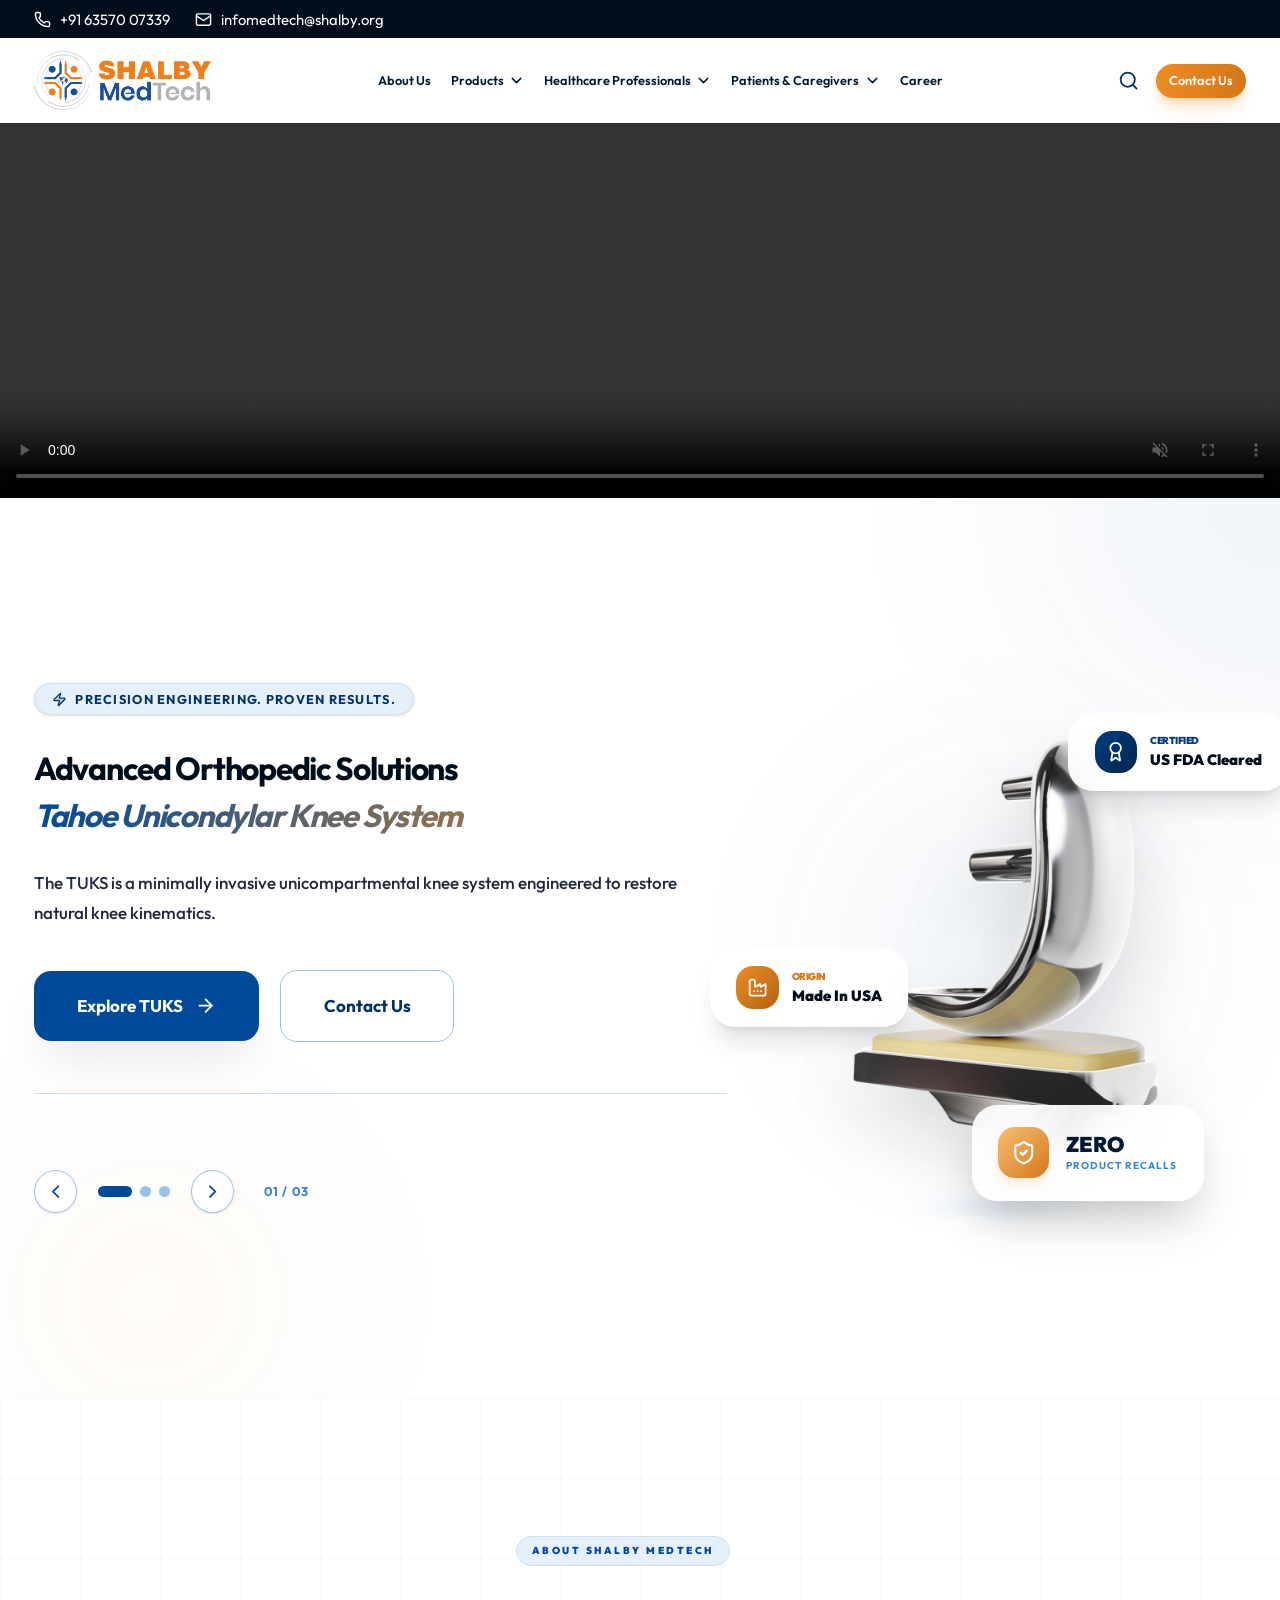
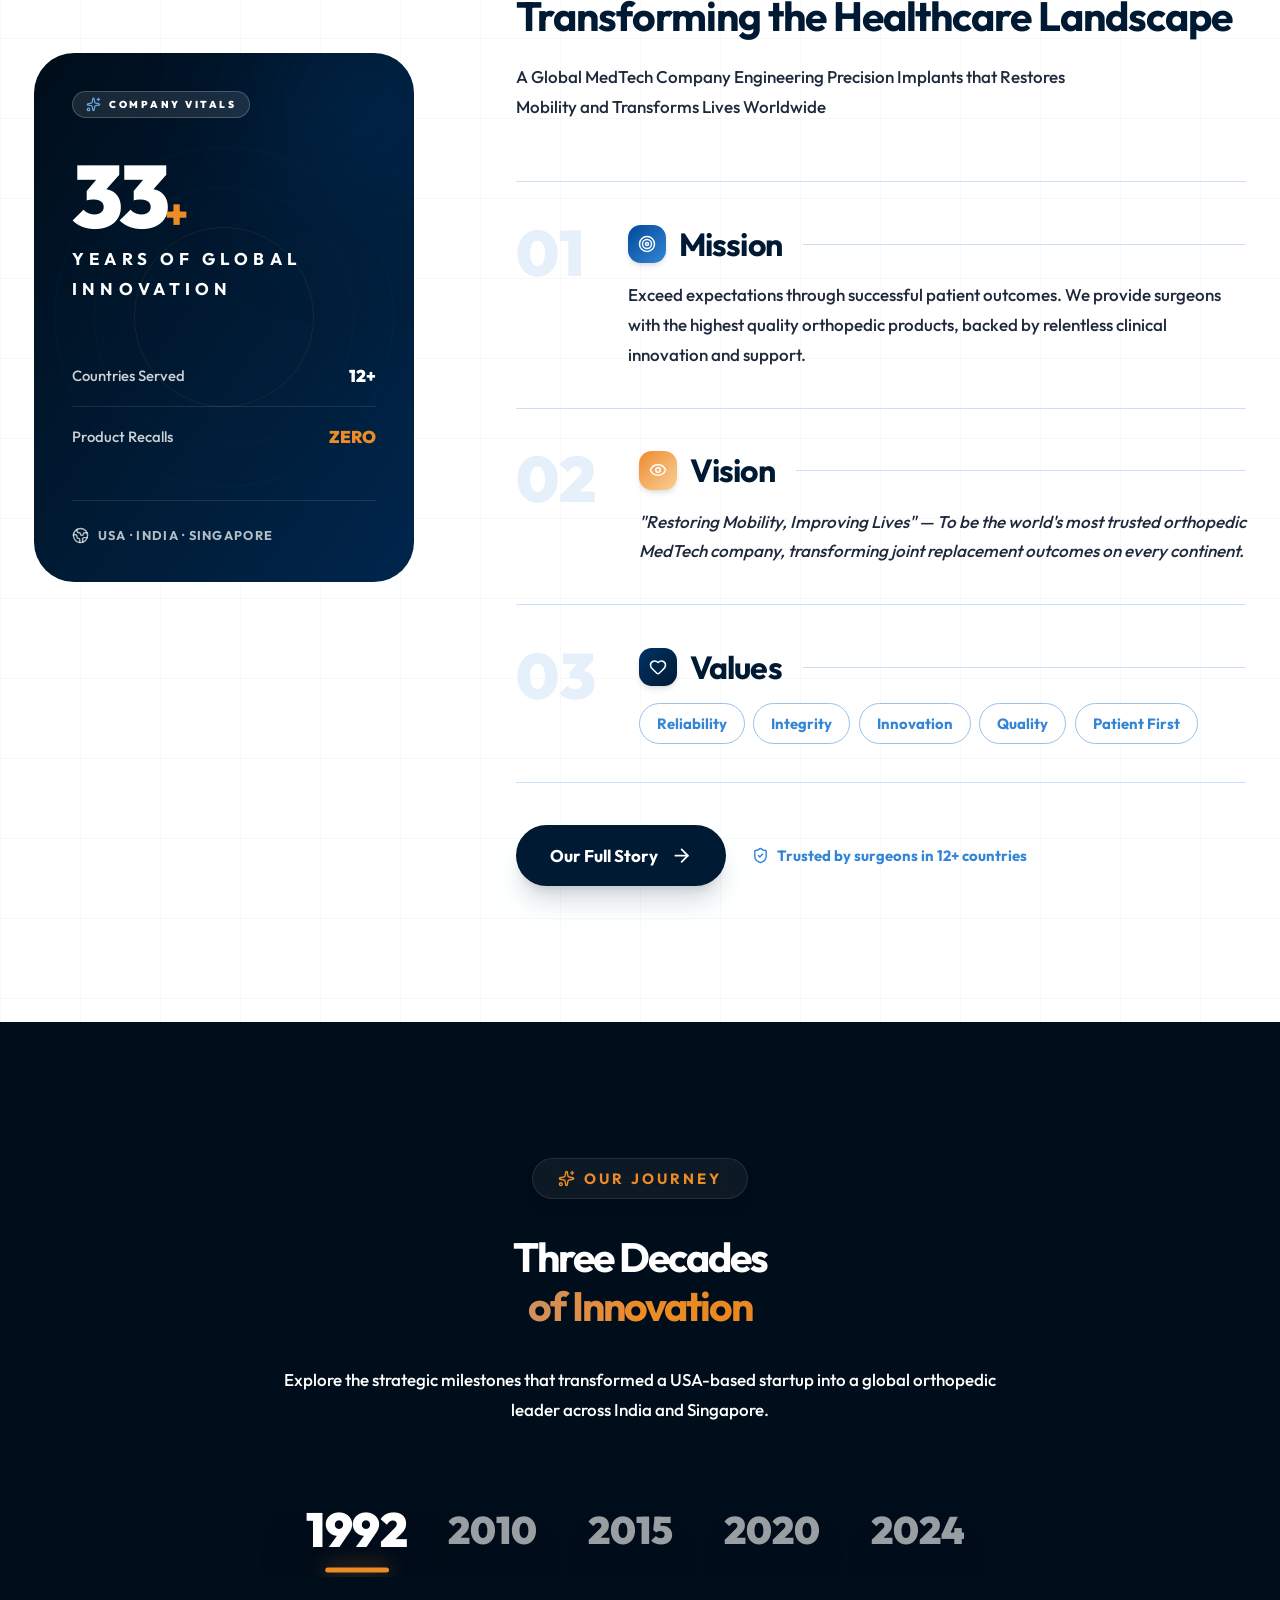
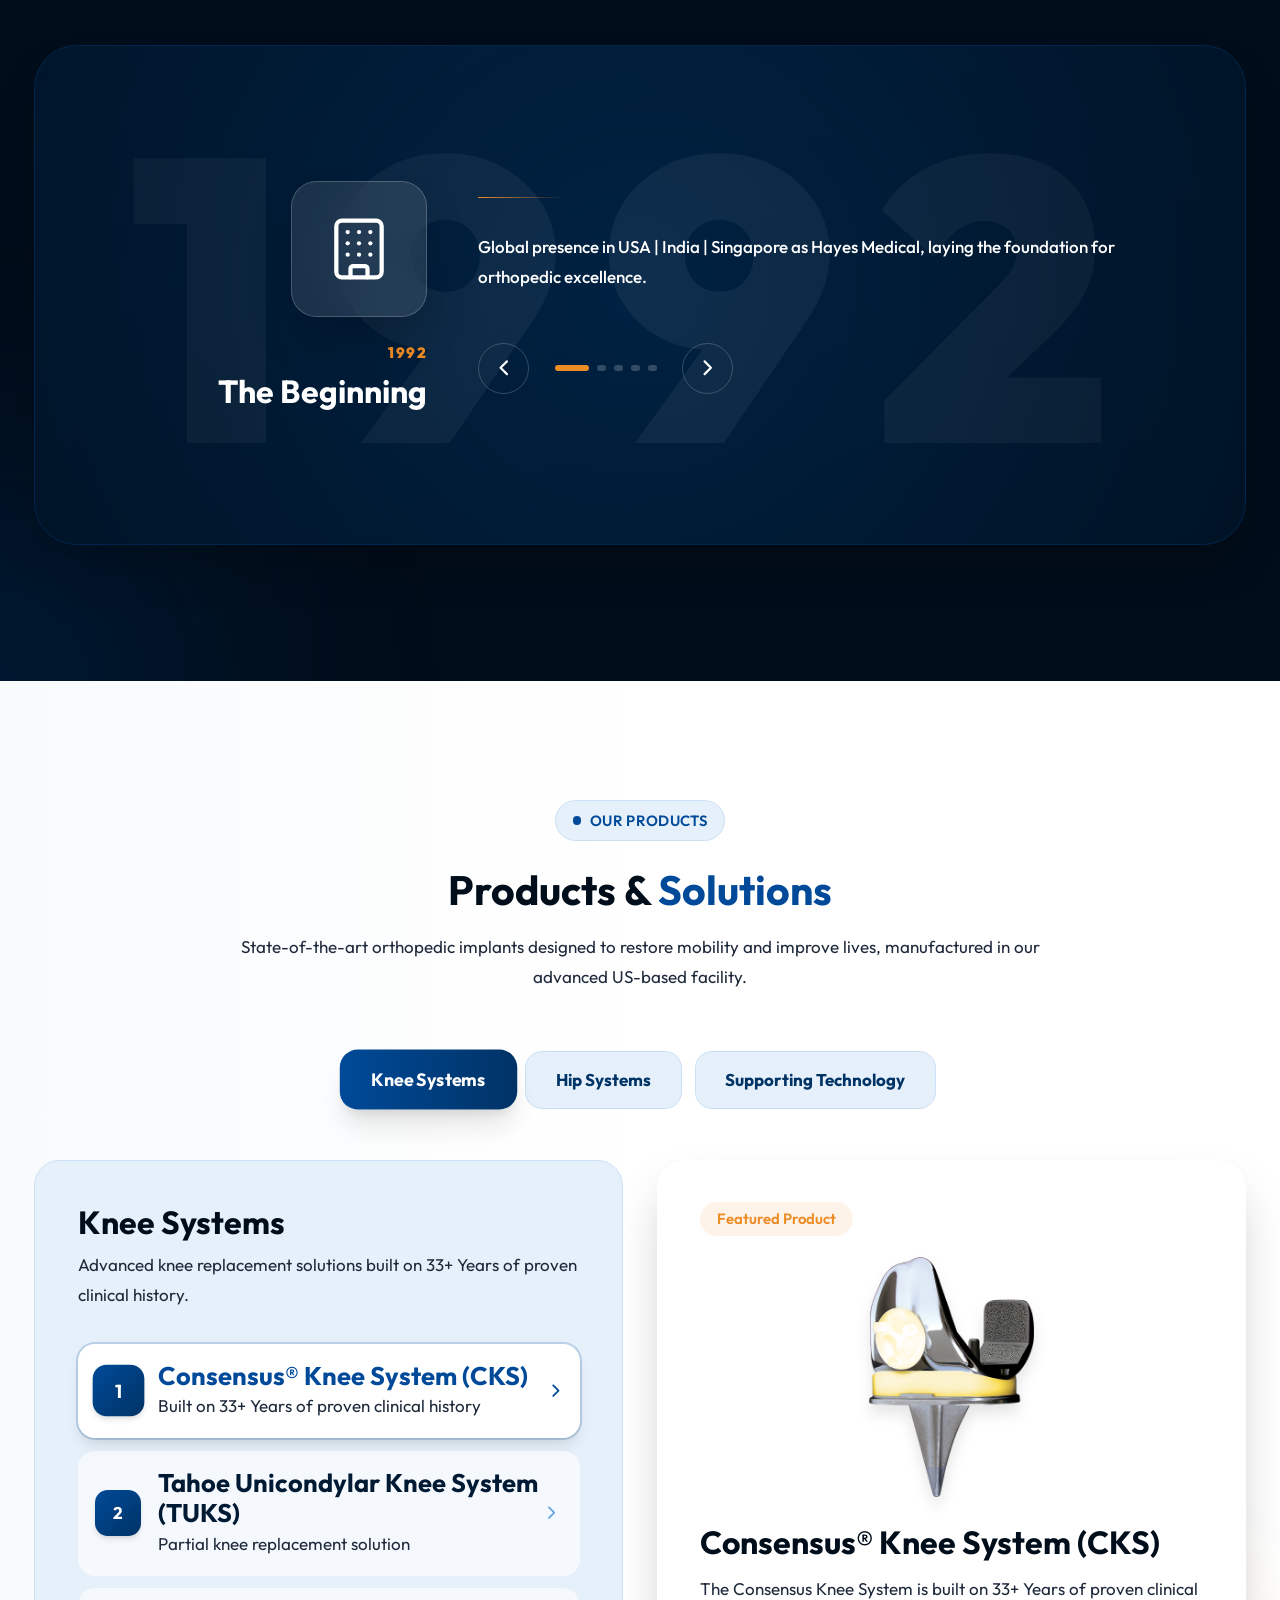
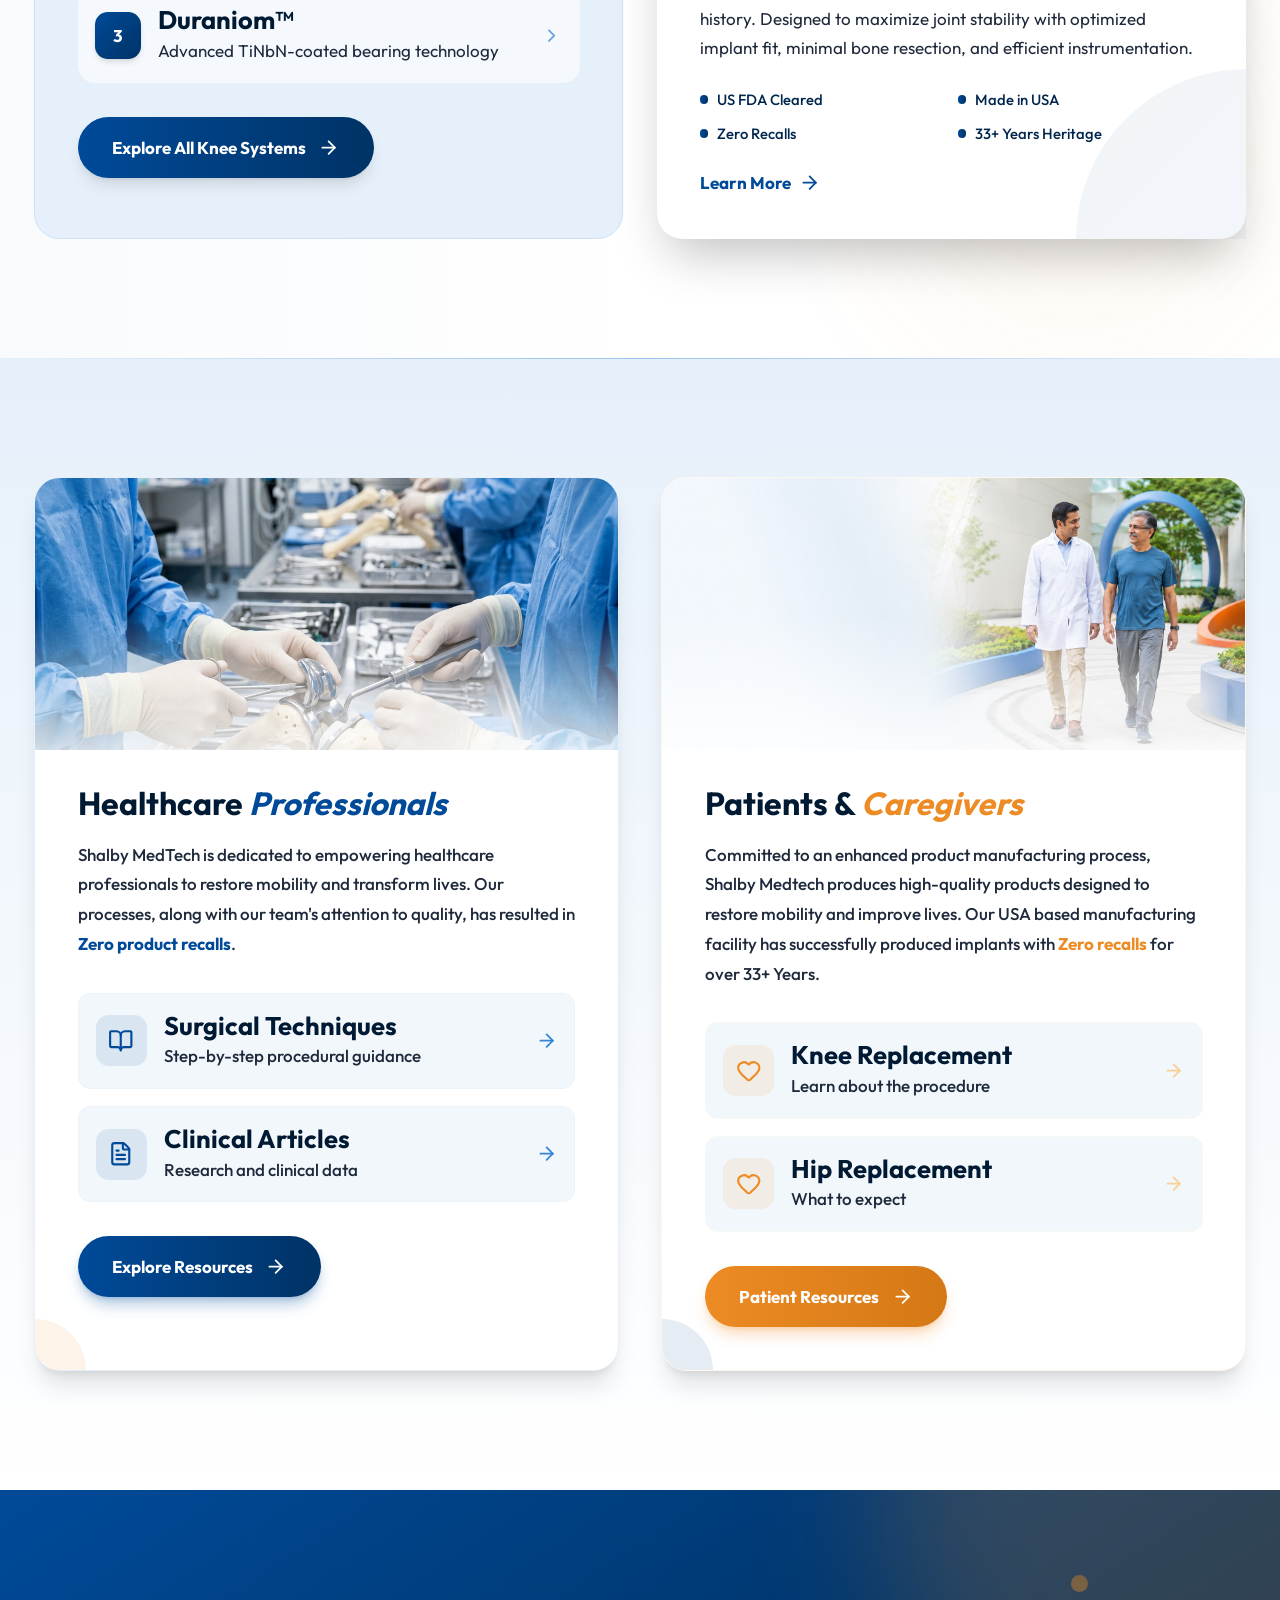
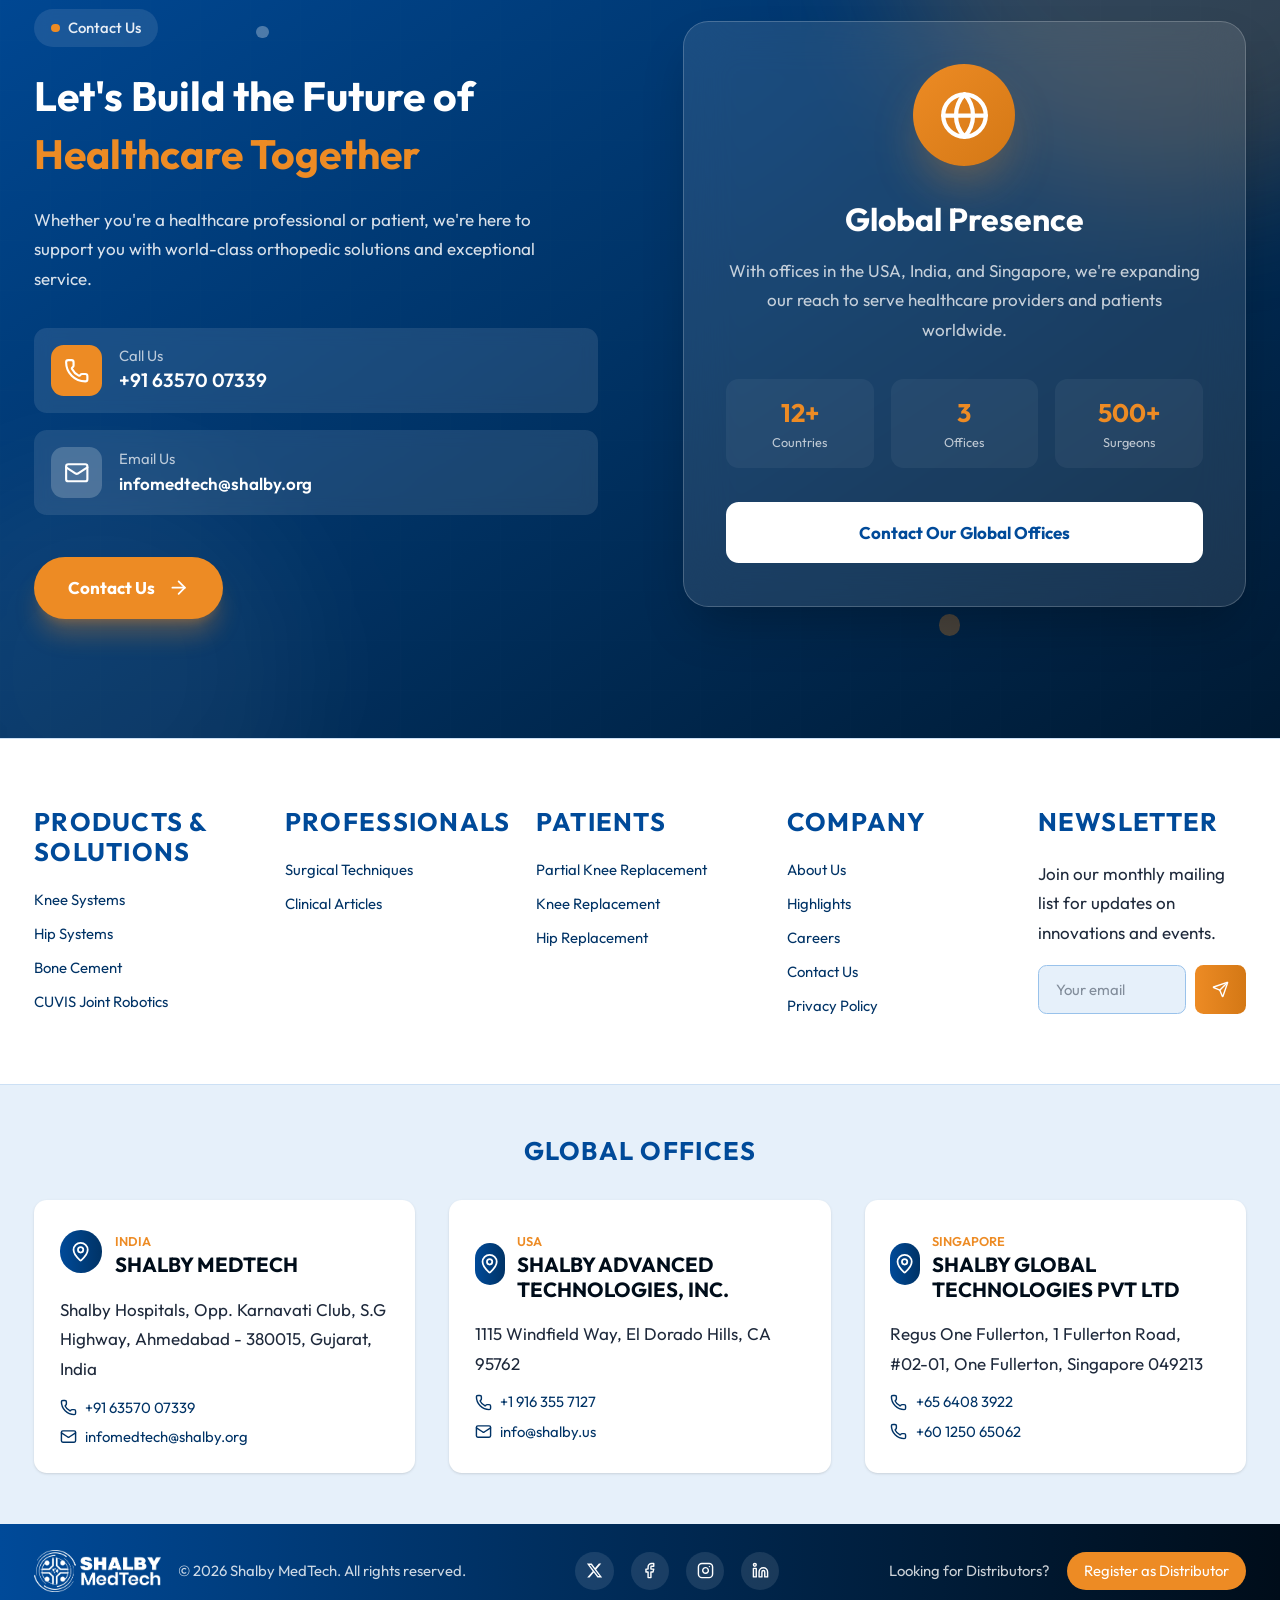
==== index.html @ 98c43df4 "changes audit/fix" ====
<!doctype html>
<html lang="en">

<head>
  <meta charset="UTF-8" />
  <link rel="icon" type="image/png" sizes="32x32" href="./favicon-32x32.png" />
  <link rel="icon" type="image/png" sizes="16x16" href="./favicon-16x16.png" />
  <link rel="icon" type="image/png" href="./favicon.png" />
  <link rel="shortcut icon" href="./favicon.ico" />
  <link rel="apple-touch-icon" sizes="180x180" href="./apple-touch-icon.png" />
  <meta name="viewport" content="width=device-width, initial-scale=1.0" />

  <!-- Primary Meta Tags -->
  <title>Shalby MedTech - Orthopedic MedTech Leader | Restoring Mobility Improving Lives</title>
  <meta name="title" content="Shalby MedTech - Orthopedic MedTech Leader | Restoring Mobility Improving Lives" />
  <meta name="description"
    content="SHALBY MedTech is a Global MedTech company dedicated to transforming the healthcare landscape. We design and manufacture state-of-the-art orthopedic implants in our advanced facility based in California, USA." />
  <meta name="keywords"
    content="orthopedic implants, knee replacement, hip replacement, MedTech, Shalby, joint replacement, medical devices, California, FDA approved, bone cement, CUVIS robotics" />
  <meta name="robots" content="index, follow" />
  <meta name="language" content="English" />
  <meta name="author" content="Shalby MedTech" />

  <!-- Open Graph / Facebook -->
  <meta property="og:type" content="website" />
  <meta property="og:url" content="https://shalbymedtech.com/" />
  <meta property="og:title" content="Shalby MedTech - Orthopedic MedTech Leader" />
  <meta property="og:description"
    content="SHALBY MedTech is a Global MedTech company dedicated to transforming the healthcare landscape. We design and manufacture state-of-the-art orthopedic implants in our advanced facility based in California, USA." />
  <meta property="og:image" content="./logo.png" />
  <meta property="og:site_name" content="Shalby MedTech" />

  <!-- Twitter -->
  <meta property="twitter:card" content="summary_large_image" />
  <meta property="twitter:url" content="https://shalbymedtech.com/" />
  <meta property="twitter:title" content="Shalby MedTech - Orthopedic MedTech Leader" />
  <meta property="twitter:description"
    content="SHALBY MedTech is a Global MedTech company dedicated to transforming the healthcare landscape. We design and manufacture state-of-the-art orthopedic implants." />
  <meta property="twitter:image" content="/logo.png" />

  <!-- Canonical URL -->
  <link rel="canonical" href="https://shalbymedtech.com/" />

  <!-- Schema.org structured data for MedicalOrganization -->
  <script type="application/ld+json">
    {
      "@context": "https://schema.org",
      "@type": "MedicalOrganization",
      "name": "Shalby MedTech",
      "alternateName": "SHALBY MedTech",
      "url": "https://shalbymedtech.com",
      "logo": "https://shalbymedtech.com/logo.png",
      "description": "SHALBY MedTech is a Global MedTech company dedicated to transforming the healthcare landscape through state-of-the-art orthopedic implants.",
      "slogan": "Restoring Mobility Improving Lives",
      "foundingDate": "2020-04-03",
      "address": [
        {
          "@type": "PostalAddress",
          "addressLocality": "El Dorado Hills",
          "addressRegion": "CA",
          "postalCode": "95762",
          "addressCountry": "US",
          "streetAddress": "11115 Winefeld Way"
        },
        {
          "@type": "PostalAddress",
          "addressLocality": "Ahmedabad",
          "addressRegion": "Gujarat",
          "postalCode": "380015",
          "addressCountry": "IN"
        }
      ],
      "contactPoint": [
        {
          "@type": "ContactPoint",
          "telephone": "+91-63570-07339",
          "contactType": "customer service",
          "areaServed": "IN",
          "availableLanguage": "English"
        },
        {
          "@type": "ContactPoint",
          "telephone": "+1-916-355-7127",
          "contactType": "customer service",
          "areaServed": "US",
          "availableLanguage": "English"
        }
      ],
      "sameAs": [
        "https://www.linkedin.com/company/shalbymedtech",
        "https://twitter.com/shalbymedtech",
        "https://www.facebook.com/shalbymedtech"
      ],
      "offers": {
        "@type": "Offer",
        "itemOffered": [
          {
            "@type": "Product",
            "name": "Knee Replacement Systems",
            "description": "FDA approved knee replacement implants including CKS and TUKS systems"
          },
          {
            "@type": "Product",
            "name": "Hip Replacement Systems",
            "description": "Comprehensive hip replacement solutions including Taperset and CS2 systems"
          }
        ]
      }
    }
    </script>

  <!-- Preconnect to Google Fonts -->
  <link rel="preconnect" href="https://fonts.googleapis.com">
  <link rel="preconnect" href="https://fonts.gstatic.com" crossorigin>
  <link href="https://fonts.googleapis.com/css2?family=Outfit:wght@300;400;500;600;700&text=0123456789&display=swap" rel="stylesheet">
  <link href="https://fonts.googleapis.com/css2?family=Catamaran:wght@100;200;300;400;500;600;700;800;900&display=swap"
    rel="stylesheet">

  <!-- Theme Color -->
  <meta name="theme-color" content="#004A99" />
  <meta name="msapplication-TileColor" content="#004A99" />

  <!-- GitHub Pages SPA redirect handler -->
  <script type="text/javascript">
    (function(l) {
      if (l.search[1] === '/' ) {
        var decoded = l.search.slice(1).split('&').map(function(s) {
          return s.replace(/~and~/g, '&')
        }).join('?');
        window.history.replaceState(null, null,
            l.pathname.slice(0, -1) + decoded + l.hash
        );
      }
    }(window.location))
  </script>
  <script type="module" crossorigin src="./assets/index-DU6nWk9m.js"></script>
  <link rel="stylesheet" crossorigin href="./assets/index--4UapTfQ.css">
</head>

<body>
  <div id="root"></div>
</body>

</html>
---- assets/index--4UapTfQ.css ----
@layer properties{@supports (((-webkit-hyphens:none)) and (not (margin-trim:inline))) or ((-moz-orient:inline) and (not (color:rgb(from red r g b)))){*,:before,:after,::backdrop{--tw-translate-x:0;--tw-translate-y:0;--tw-translate-z:0;--tw-scale-x:1;--tw-scale-y:1;--tw-scale-z:1;--tw-rotate-x:initial;--tw-rotate-y:initial;--tw-rotate-z:initial;--tw-skew-x:initial;--tw-skew-y:initial;--tw-scroll-snap-strictness:proximity;--tw-space-y-reverse:0;--tw-space-x-reverse:0;--tw-divide-y-reverse:0;--tw-border-style:solid;--tw-gradient-position:initial;--tw-gradient-from:#0000;--tw-gradient-via:#0000;--tw-gradient-to:#0000;--tw-gradient-stops:initial;--tw-gradient-via-stops:initial;--tw-gradient-from-position:0%;--tw-gradient-via-position:50%;--tw-gradient-to-position:100%;--tw-leading:initial;--tw-font-weight:initial;--tw-tracking:initial;--tw-ordinal:initial;--tw-slashed-zero:initial;--tw-numeric-figure:initial;--tw-numeric-spacing:initial;--tw-numeric-fraction:initial;--tw-shadow:0 0 #0000;--tw-shadow-color:initial;--tw-shadow-alpha:100%;--tw-inset-shadow:0 0 #0000;--tw-inset-shadow-color:initial;--tw-inset-shadow-alpha:100%;--tw-ring-color:initial;--tw-ring-shadow:0 0 #0000;--tw-inset-ring-color:initial;--tw-inset-ring-shadow:0 0 #0000;--tw-ring-inset:initial;--tw-ring-offset-width:0px;--tw-ring-offset-color:#fff;--tw-ring-offset-shadow:0 0 #0000;--tw-outline-style:solid;--tw-blur:initial;--tw-brightness:initial;--tw-contrast:initial;--tw-grayscale:initial;--tw-hue-rotate:initial;--tw-invert:initial;--tw-opacity:initial;--tw-saturate:initial;--tw-sepia:initial;--tw-drop-shadow:initial;--tw-drop-shadow-color:initial;--tw-drop-shadow-alpha:100%;--tw-drop-shadow-size:initial;--tw-backdrop-blur:initial;--tw-backdrop-brightness:initial;--tw-backdrop-contrast:initial;--tw-backdrop-grayscale:initial;--tw-backdrop-hue-rotate:initial;--tw-backdrop-invert:initial;--tw-backdrop-opacity:initial;--tw-backdrop-saturate:initial;--tw-backdrop-sepia:initial;--tw-duration:initial;--tw-ease:initial}}}@layer theme{:root,:host{--font-sans:"Outfit","Catamaran",sans-serif;--font-serif:ui-serif,Georgia,Cambria,"Times New Roman",Times,serif;--font-mono:ui-monospace,SFMono-Regular,Menlo,Monaco,Consolas,"Liberation Mono","Courier New",monospace;--color-red-500:oklch(63.7% .237 25.331);--color-orange-500:oklch(70.5% .213 47.604);--color-slate-100:oklch(96.8% .007 247.896);--color-slate-200:oklch(92.9% .013 255.508);--color-slate-600:oklch(44.6% .043 257.281);--color-slate-700:oklch(37.2% .044 257.287);--color-slate-800:oklch(27.9% .041 260.031);--color-slate-900:oklch(20.8% .042 265.755);--color-slate-950:oklch(12.9% .042 264.695);--color-gray-50:#f8fafc;--color-gray-100:#f1f5f9;--color-gray-600:#475569;--color-gray-700:#334155;--color-gray-800:#1e293b;--color-black:#000;--color-white:#fff;--spacing:.25rem;--container-sm:24rem;--container-md:28rem;--container-lg:32rem;--container-xl:36rem;--container-2xl:42rem;--container-3xl:48rem;--container-4xl:56rem;--container-5xl:64rem;--container-7xl:80rem;--text-xs:.75rem;--text-xs--line-height:calc(1/.75);--text-sm:.875rem;--text-sm--line-height:calc(1.25/.875);--text-base:1rem;--text-base--line-height: 1.5 ;--text-lg:1.125rem;--text-lg--line-height:calc(1.75/1.125);--text-xl:1.25rem;--text-xl--line-height:calc(1.75/1.25);--text-2xl:1.5rem;--text-2xl--line-height:calc(2/1.5);--text-3xl:1.875rem;--text-3xl--line-height: 1.2 ;--text-4xl:2.25rem;--text-4xl--line-height:calc(2.5/2.25);--text-5xl:3rem;--text-5xl--line-height:1;--text-6xl:3.75rem;--text-6xl--line-height:1;--text-7xl:4.5rem;--text-7xl--line-height:1;--font-weight-light:300;--font-weight-medium:500;--font-weight-semibold:600;--font-weight-bold:700;--font-weight-extrabold:800;--font-weight-black:900;--tracking-tighter:-.05em;--tracking-tight:-.025em;--tracking-wide:.025em;--tracking-wider:.05em;--tracking-widest:.1em;--leading-tight:1.25;--leading-snug:1.375;--leading-relaxed:1.625;--radius-sm:.25rem;--radius-md:.375rem;--radius-lg:.5rem;--radius-xl:.75rem;--radius-2xl:1rem;--radius-3xl:1.5rem;--shadow-md:0 4px 6px -1px #0000001a,0 2px 4px -2px #0000001a;--shadow-lg:0 10px 15px -3px #0000001a,0 4px 6px -4px #0000001a;--shadow-xl:0 20px 25px -5px #0000001a,0 8px 10px -6px #0000001a;--drop-shadow-xs:0 1px 1px #0000000d;--drop-shadow-sm:0 1px 2px #00000026;--drop-shadow-md:0 3px 3px #0000001f;--drop-shadow-lg:0 4px 4px #00000026;--drop-shadow-xl:0 9px 7px #0000001a;--drop-shadow-2xl:0 25px 25px #00000026;--ease-out:cubic-bezier(0,0,.2,1);--ease-in-out:cubic-bezier(.4,0,.2,1);--animate-spin:spin 1s linear infinite;--animate-ping:ping 1s cubic-bezier(0,0,.2,1)infinite;--animate-pulse:pulse 2s cubic-bezier(.4,0,.6,1)infinite;--animate-bounce:bounce 1s infinite;--blur-sm:8px;--blur-md:12px;--blur-lg:16px;--blur-xl:24px;--blur-2xl:40px;--blur-3xl:64px;--aspect-video:16/9;--default-transition-duration:.15s;--default-transition-timing-function:cubic-bezier(.4,0,.2,1);--default-font-family:var(--font-sans);--default-mono-font-family:var(--font-mono);--color-primary:#004a99;--color-primary-light:#06c;--color-primary-50:#e6f0fa;--color-primary-100:#cce0f5;--color-primary-200:#99c2eb;--color-primary-300:#66a3e0;--color-primary-400:#3385d6;--color-primary-500:#004a99;--color-primary-600:#003d80;--color-primary-700:#036;--color-primary-800:#00264d;--color-primary-900:#001a33;--color-primary-950:#000d1a;--color-accent:#ed8b24;--color-accent-light:#f5a54a;--color-accent-50:#fef7ed;--color-accent-100:#fdefdb;--color-accent-200:#fbdfb7;--color-accent-300:#f9cf93;--color-accent-400:#f7bf6f;--color-accent-500:#ed8b24;--color-accent-600:#d47815;--color-accent-700:#b36512;--color-accent-800:#92520f;--color-accent-950:#4b2a08}}@layer base{*,:after,:before,::backdrop{box-sizing:border-box;border:0 solid;margin:0;padding:0}::file-selector-button{box-sizing:border-box;border:0 solid;margin:0;padding:0}html,:host{-webkit-text-size-adjust:100%;tab-size:4;line-height:1.5;font-family:var(--default-font-family,ui-sans-serif,system-ui,sans-serif,"Apple Color Emoji","Segoe UI Emoji","Segoe UI Symbol","Noto Color Emoji");font-feature-settings:var(--default-font-feature-settings,normal);font-variation-settings:var(--default-font-variation-settings,normal);-webkit-tap-highlight-color:transparent}hr{height:0;color:inherit;border-top-width:1px}abbr:where([title]){-webkit-text-decoration:underline dotted;text-decoration:underline dotted}h1,h2,h3,h4,h5,h6{font-size:inherit;font-weight:inherit}a{color:inherit;-webkit-text-decoration:inherit;text-decoration:inherit}b,strong{font-weight:bolder}code,kbd,samp,pre{font-family:var(--default-mono-font-family,ui-monospace,SFMono-Regular,Menlo,Monaco,Consolas,"Liberation Mono","Courier New",monospace);font-feature-settings:var(--default-mono-font-feature-settings,normal);font-variation-settings:var(--default-mono-font-variation-settings,normal);font-size:1em}small{font-size:80%}sub,sup{vertical-align:baseline;font-size:75%;line-height:0;position:relative}sub{bottom:-.25em}sup{top:-.5em}table{text-indent:0;border-color:inherit;border-collapse:collapse}:-moz-focusring{outline:auto}progress{vertical-align:baseline}summary{display:list-item}ol,ul,menu{list-style:none}img,svg,video,canvas,audio,iframe,embed,object{vertical-align:middle;display:block}img,video{max-width:100%;height:auto}button,input,select,optgroup,textarea{font:inherit;font-feature-settings:inherit;font-variation-settings:inherit;letter-spacing:inherit;color:inherit;opacity:1;background-color:#0000;border-radius:0}::file-selector-button{font:inherit;font-feature-settings:inherit;font-variation-settings:inherit;letter-spacing:inherit;color:inherit;opacity:1;background-color:#0000;border-radius:0}:where(select:is([multiple],[size])) optgroup{font-weight:bolder}:where(select:is([multiple],[size])) optgroup option{padding-inline-start:20px}::file-selector-button{margin-inline-end:4px}::placeholder{opacity:1}@supports (not ((-webkit-appearance:-apple-pay-button))) or (contain-intrinsic-size:1px){::placeholder{color:currentColor}@supports (color:color-mix(in lab,red,red)){::placeholder{color:color-mix(in oklab,currentcolor 50%,transparent)}}}textarea{resize:vertical}::-webkit-search-decoration{-webkit-appearance:none}::-webkit-date-and-time-value{min-height:1lh;text-align:inherit}::-webkit-datetime-edit{display:inline-flex}::-webkit-datetime-edit-fields-wrapper{padding:0}::-webkit-datetime-edit{padding-block:0}::-webkit-datetime-edit-year-field{padding-block:0}::-webkit-datetime-edit-month-field{padding-block:0}::-webkit-datetime-edit-day-field{padding-block:0}::-webkit-datetime-edit-hour-field{padding-block:0}::-webkit-datetime-edit-minute-field{padding-block:0}::-webkit-datetime-edit-second-field{padding-block:0}::-webkit-datetime-edit-millisecond-field{padding-block:0}::-webkit-datetime-edit-meridiem-field{padding-block:0}::-webkit-calendar-picker-indicator{line-height:1}:-moz-ui-invalid{box-shadow:none}button,input:where([type=button],[type=reset],[type=submit]){appearance:button}::file-selector-button{appearance:button}::-webkit-inner-spin-button{height:auto}::-webkit-outer-spin-button{height:auto}[hidden]:where(:not([hidden=until-found])){display:none!important}}@layer components;@layer utilities{.pointer-events-auto{pointer-events:auto}.pointer-events-none{pointer-events:none}.collapse{visibility:collapse}.invisible{visibility:hidden}.visible{visibility:visible}.absolute{position:absolute}.fixed{position:fixed}.relative{position:relative}.static{position:static}.sticky{position:sticky}.-inset-2{inset:calc(var(--spacing)*-2)}.-inset-4{inset:calc(var(--spacing)*-4)}.inset-0{inset:calc(var(--spacing)*0)}.inset-10{inset:calc(var(--spacing)*10)}.inset-x-0{inset-inline:calc(var(--spacing)*0)}.inset-y-0{inset-block:calc(var(--spacing)*0)}.-top-4{top:calc(var(--spacing)*-4)}.-top-6{top:calc(var(--spacing)*-6)}.-top-10{top:calc(var(--spacing)*-10)}.-top-24{top:calc(var(--spacing)*-24)}.-top-48{top:calc(var(--spacing)*-48)}.top-0{top:calc(var(--spacing)*0)}.top-1{top:calc(var(--spacing)*1)}.top-1\/2{top:50%}.top-4{top:calc(var(--spacing)*4)}.top-5{top:calc(var(--spacing)*5)}.top-6{top:calc(var(--spacing)*6)}.top-8{top:calc(var(--spacing)*8)}.top-10{top:calc(var(--spacing)*10)}.top-16{top:calc(var(--spacing)*16)}.top-20{top:calc(var(--spacing)*20)}.top-32{top:calc(var(--spacing)*32)}.top-\[-10\%\]{top:-10%}.top-full{top:100%}.-right-4{right:calc(var(--spacing)*-4)}.-right-6{right:calc(var(--spacing)*-6)}.-right-8{right:calc(var(--spacing)*-8)}.-right-10{right:calc(var(--spacing)*-10)}.-right-20{right:calc(var(--spacing)*-20)}.-right-24{right:calc(var(--spacing)*-24)}.-right-48{right:calc(var(--spacing)*-48)}.right-0{right:calc(var(--spacing)*0)}.right-4{right:calc(var(--spacing)*4)}.right-6{right:calc(var(--spacing)*6)}.right-8{right:calc(var(--spacing)*8)}.right-20{right:calc(var(--spacing)*20)}.right-\[-10\%\]{right:-10%}.right-\[15\%\]{right:15%}.right-\[25\%\]{right:25%}.-bottom-3{bottom:calc(var(--spacing)*-3)}.-bottom-4{bottom:calc(var(--spacing)*-4)}.-bottom-6{bottom:calc(var(--spacing)*-6)}.-bottom-7{bottom:calc(var(--spacing)*-7)}.-bottom-8{bottom:calc(var(--spacing)*-8)}.-bottom-10{bottom:calc(var(--spacing)*-10)}.-bottom-12{bottom:calc(var(--spacing)*-12)}.-bottom-20{bottom:calc(var(--spacing)*-20)}.-bottom-48{bottom:calc(var(--spacing)*-48)}.bottom-0{bottom:calc(var(--spacing)*0)}.bottom-8{bottom:calc(var(--spacing)*8)}.bottom-20{bottom:calc(var(--spacing)*20)}.bottom-24{bottom:calc(var(--spacing)*24)}.bottom-\[-10\%\]{bottom:-10%}.-left-4{left:calc(var(--spacing)*-4)}.-left-6{left:calc(var(--spacing)*-6)}.-left-10{left:calc(var(--spacing)*-10)}.-left-12{left:calc(var(--spacing)*-12)}.-left-48{left:calc(var(--spacing)*-48)}.-left-\[37px\]{left:-37px}.left-0{left:calc(var(--spacing)*0)}.left-1\/2{left:50%}.left-4{left:calc(var(--spacing)*4)}.left-8{left:calc(var(--spacing)*8)}.left-20{left:calc(var(--spacing)*20)}.left-\[-10\%\]{left:-10%}.left-\[20\%\]{left:20%}.-z-10{z-index:-10}.z-0{z-index:0}.z-10{z-index:10}.z-20{z-index:20}.z-30{z-index:30}.z-40{z-index:40}.z-50{z-index:50}.z-100{z-index:100}.order-1{order:1}.order-2{order:2}.container{width:100%}@media(min-width:40rem){.container{max-width:40rem}}@media(min-width:48rem){.container{max-width:48rem}}@media(min-width:64rem){.container{max-width:64rem}}@media(min-width:80rem){.container{max-width:80rem}}@media(min-width:96rem){.container{max-width:96rem}}.-mx-8{margin-inline:calc(var(--spacing)*-8)}.mx-auto{margin-inline:auto}.-mt-8{margin-top:calc(var(--spacing)*-8)}.-mt-12{margin-top:calc(var(--spacing)*-12)}.-mt-16{margin-top:calc(var(--spacing)*-16)}.mt-0\.5{margin-top:calc(var(--spacing)*.5)}.mt-1{margin-top:calc(var(--spacing)*1)}.mt-2{margin-top:calc(var(--spacing)*2)}.mt-3{margin-top:calc(var(--spacing)*3)}.mt-4{margin-top:calc(var(--spacing)*4)}.mt-6{margin-top:calc(var(--spacing)*6)}.mt-8{margin-top:calc(var(--spacing)*8)}.mt-10{margin-top:calc(var(--spacing)*10)}.mt-12{margin-top:calc(var(--spacing)*12)}.mt-16{margin-top:calc(var(--spacing)*16)}.mt-auto{margin-top:auto}.-mr-12{margin-right:calc(var(--spacing)*-12)}.-mr-16{margin-right:calc(var(--spacing)*-16)}.mr-0{margin-right:calc(var(--spacing)*0)}.mr-4{margin-right:calc(var(--spacing)*4)}.mb-0\.5{margin-bottom:calc(var(--spacing)*.5)}.mb-1{margin-bottom:calc(var(--spacing)*1)}.mb-2{margin-bottom:calc(var(--spacing)*2)}.mb-3{margin-bottom:calc(var(--spacing)*3)}.mb-4{margin-bottom:calc(var(--spacing)*4)}.mb-5{margin-bottom:calc(var(--spacing)*5)}.mb-6{margin-bottom:calc(var(--spacing)*6)}.mb-8{margin-bottom:calc(var(--spacing)*8)}.mb-10{margin-bottom:calc(var(--spacing)*10)}.mb-12{margin-bottom:calc(var(--spacing)*12)}.mb-14{margin-bottom:calc(var(--spacing)*14)}.mb-16{margin-bottom:calc(var(--spacing)*16)}.mb-20{margin-bottom:calc(var(--spacing)*20)}.mb-24{margin-bottom:calc(var(--spacing)*24)}.-ml-5{margin-left:calc(var(--spacing)*-5)}.ml-1{margin-left:calc(var(--spacing)*1)}.ml-2{margin-left:calc(var(--spacing)*2)}.ml-4{margin-left:calc(var(--spacing)*4)}.ml-auto{margin-left:auto}.line-clamp-1{-webkit-line-clamp:1;-webkit-box-orient:vertical;display:-webkit-box;overflow:hidden}.line-clamp-3{-webkit-line-clamp:3;-webkit-box-orient:vertical;display:-webkit-box;overflow:hidden}.block{display:block}.contents{display:contents}.flex{display:flex}.grid{display:grid}.hidden{display:none}.inline{display:inline}.inline-block{display:inline-block}.inline-flex{display:inline-flex}.table{display:table}.aspect-3\/2{aspect-ratio:3/2}.aspect-4\/3{aspect-ratio:4/3}.aspect-\[1366\/400\]{aspect-ratio:1366/400}.aspect-square{aspect-ratio:1}.aspect-video{aspect-ratio:var(--aspect-video)}.h-0\.5{height:calc(var(--spacing)*.5)}.h-1{height:calc(var(--spacing)*1)}.h-1\.5{height:calc(var(--spacing)*1.5)}.h-2{height:calc(var(--spacing)*2)}.h-2\.5{height:calc(var(--spacing)*2.5)}.h-3{height:calc(var(--spacing)*3)}.h-3\.5{height:calc(var(--spacing)*3.5)}.h-4{height:calc(var(--spacing)*4)}.h-4\.5{height:calc(var(--spacing)*4.5)}.h-5{height:calc(var(--spacing)*5)}.h-6{height:calc(var(--spacing)*6)}.h-7{height:calc(var(--spacing)*7)}.h-8{height:calc(var(--spacing)*8)}.h-9{height:calc(var(--spacing)*9)}.h-10{height:calc(var(--spacing)*10)}.h-11{height:calc(var(--spacing)*11)}.h-12{height:calc(var(--spacing)*12)}.h-14{height:calc(var(--spacing)*14)}.h-16{height:calc(var(--spacing)*16)}.h-20{height:calc(var(--spacing)*20)}.h-24{height:calc(var(--spacing)*24)}.h-27{height:calc(var(--spacing)*27)}.h-28{height:calc(var(--spacing)*28)}.h-32{height:calc(var(--spacing)*32)}.h-40{height:calc(var(--spacing)*40)}.h-48{height:calc(var(--spacing)*48)}.h-56{height:calc(var(--spacing)*56)}.h-64{height:calc(var(--spacing)*64)}.h-80{height:calc(var(--spacing)*80)}.h-96{height:calc(var(--spacing)*96)}.h-\[18px\]{height:18px}.h-\[50\%\]{height:50%}.h-\[60\%\]{height:60%}.h-\[110\%\]{height:110%}.h-\[120\%\]{height:120%}.h-\[140\%\]{height:140%}.h-\[180px\]{height:180px}.h-\[260px\]{height:260px}.h-\[300px\]{height:300px}.h-\[300vh\]{height:300vh}.h-\[340px\]{height:340px}.h-\[350px\]{height:350px}.h-\[400px\]{height:400px}.h-\[500px\]{height:500px}.h-\[600px\]{height:600px}.h-\[700px\]{height:700px}.h-\[800px\]{height:800px}.h-\[900px\]{height:900px}.h-\[1000px\]{height:1000px}.h-\[1100px\]{height:1100px}.h-\[calc\(100vh-64px\)\]{height:calc(100vh - 64px)}.h-auto{height:auto}.h-full{height:100%}.h-px{height:1px}.max-h-0{max-height:calc(var(--spacing)*0)}.max-h-12{max-height:calc(var(--spacing)*12)}.max-h-\[60vh\]{max-height:60vh}.max-h-\[240px\]{max-height:240px}.max-h-\[260px\]{max-height:260px}.max-h-\[400px\]{max-height:400px}.max-h-\[780px\]{max-height:780px}.max-h-\[1000px\]{max-height:1000px}.max-h-full{max-height:100%}.min-h-\[60px\]{min-height:60px}.min-h-\[180px\]{min-height:180px}.min-h-\[220px\]{min-height:220px}.min-h-\[400px\]{min-height:400px}.min-h-\[500px\]{min-height:500px}.min-h-\[600px\]{min-height:600px}.min-h-screen{min-height:100vh}.w-0{width:calc(var(--spacing)*0)}.w-1\.5{width:calc(var(--spacing)*1.5)}.w-1\/2{width:50%}.w-2{width:calc(var(--spacing)*2)}.w-2\.5{width:calc(var(--spacing)*2.5)}.w-3{width:calc(var(--spacing)*3)}.w-3\.5{width:calc(var(--spacing)*3.5)}.w-4{width:calc(var(--spacing)*4)}.w-5{width:calc(var(--spacing)*5)}.w-6{width:calc(var(--spacing)*6)}.w-7{width:calc(var(--spacing)*7)}.w-8{width:calc(var(--spacing)*8)}.w-9{width:calc(var(--spacing)*9)}.w-10{width:calc(var(--spacing)*10)}.w-11{width:calc(var(--spacing)*11)}.w-12{width:calc(var(--spacing)*12)}.w-14{width:calc(var(--spacing)*14)}.w-16{width:calc(var(--spacing)*16)}.w-20{width:calc(var(--spacing)*20)}.w-24{width:calc(var(--spacing)*24)}.w-28{width:calc(var(--spacing)*28)}.w-32{width:calc(var(--spacing)*32)}.w-40{width:calc(var(--spacing)*40)}.w-48{width:calc(var(--spacing)*48)}.w-64{width:calc(var(--spacing)*64)}.w-80{width:calc(var(--spacing)*80)}.w-96{width:calc(var(--spacing)*96)}.w-\[18px\]{width:18px}.w-\[40\%\]{width:40%}.w-\[50\%\]{width:50%}.w-\[60\%\]{width:60%}.w-\[85\%\]{width:85%}.w-\[110\%\]{width:110%}.w-\[120\%\]{width:120%}.w-\[140\%\]{width:140%}.w-\[180px\]{width:180px}.w-\[260px\]{width:260px}.w-\[340px\]{width:340px}.w-\[350px\]{width:350px}.w-\[400px\]{width:400px}.w-\[500px\]{width:500px}.w-\[600px\]{width:600px}.w-\[700px\]{width:700px}.w-\[800px\]{width:800px}.w-\[900px\]{width:900px}.w-\[1000px\]{width:1000px}.w-\[1100px\]{width:1100px}.w-auto{width:auto}.w-full{width:100%}.max-w-2xl{max-width:var(--container-2xl)}.max-w-3xl{max-width:var(--container-3xl)}.max-w-4xl{max-width:var(--container-4xl)}.max-w-5xl{max-width:var(--container-5xl)}.max-w-7xl{max-width:var(--container-7xl)}.max-w-\[95\%\]{max-width:95%}.max-w-\[160px\]{max-width:160px}.max-w-\[200px\]{max-width:200px}.max-w-\[240px\]{max-width:240px}.max-w-\[340px\]{max-width:340px}.max-w-\[480px\]{max-width:480px}.max-w-\[500px\]{max-width:500px}.max-w-\[550px\]{max-width:550px}.max-w-\[560px\]{max-width:560px}.max-w-\[600px\]{max-width:600px}.max-w-\[1920px\]{max-width:1920px}.max-w-full{max-width:100%}.max-w-lg{max-width:var(--container-lg)}.max-w-md{max-width:var(--container-md)}.max-w-sm{max-width:var(--container-sm)}.max-w-xl{max-width:var(--container-xl)}.min-w-0{min-width:calc(var(--spacing)*0)}.min-w-\[24px\]{min-width:24px}.min-w-\[300px\]{min-width:300px}.min-w-\[800px\]{min-width:800px}.flex-1{flex:1}.shrink-0{flex-shrink:0}.border-collapse{border-collapse:collapse}.origin-bottom{transform-origin:bottom}.origin-left{transform-origin:0}.origin-right{transform-origin:100%}.origin-top{transform-origin:top}.-translate-x-1\/2{--tw-translate-x: -50% ;translate:var(--tw-translate-x)var(--tw-translate-y)}.-translate-x-1\/3{--tw-translate-x:calc(calc(1/3*100%)*-1);translate:var(--tw-translate-x)var(--tw-translate-y)}.-translate-x-1\/4{--tw-translate-x: -25% ;translate:var(--tw-translate-x)var(--tw-translate-y)}.-translate-x-10{--tw-translate-x:calc(var(--spacing)*-10);translate:var(--tw-translate-x)var(--tw-translate-y)}.-translate-x-12{--tw-translate-x:calc(var(--spacing)*-12);translate:var(--tw-translate-x)var(--tw-translate-y)}.translate-x-0{--tw-translate-x:calc(var(--spacing)*0);translate:var(--tw-translate-x)var(--tw-translate-y)}.translate-x-1{--tw-translate-x:calc(var(--spacing)*1);translate:var(--tw-translate-x)var(--tw-translate-y)}.translate-x-1\/2{--tw-translate-x: 50% ;translate:var(--tw-translate-x)var(--tw-translate-y)}.translate-x-1\/3{--tw-translate-x:calc(1/3*100%);translate:var(--tw-translate-x)var(--tw-translate-y)}.translate-x-1\/4{--tw-translate-x: 25% ;translate:var(--tw-translate-x)var(--tw-translate-y)}.translate-x-10{--tw-translate-x:calc(var(--spacing)*10);translate:var(--tw-translate-x)var(--tw-translate-y)}.translate-x-12{--tw-translate-x:calc(var(--spacing)*12);translate:var(--tw-translate-x)var(--tw-translate-y)}.translate-x-20{--tw-translate-x:calc(var(--spacing)*20);translate:var(--tw-translate-x)var(--tw-translate-y)}.translate-x-full{--tw-translate-x:100%;translate:var(--tw-translate-x)var(--tw-translate-y)}.-translate-y-1\/2{--tw-translate-y: -50% ;translate:var(--tw-translate-x)var(--tw-translate-y)}.-translate-y-1\/4{--tw-translate-y: -25% ;translate:var(--tw-translate-x)var(--tw-translate-y)}.-translate-y-full{--tw-translate-y:-100%;translate:var(--tw-translate-x)var(--tw-translate-y)}.translate-y-0{--tw-translate-y:calc(var(--spacing)*0);translate:var(--tw-translate-x)var(--tw-translate-y)}.translate-y-1\/2{--tw-translate-y: 50% ;translate:var(--tw-translate-x)var(--tw-translate-y)}.translate-y-1\/3{--tw-translate-y:calc(1/3*100%);translate:var(--tw-translate-x)var(--tw-translate-y)}.translate-y-1\/4{--tw-translate-y: 25% ;translate:var(--tw-translate-x)var(--tw-translate-y)}.translate-y-2{--tw-translate-y:calc(var(--spacing)*2);translate:var(--tw-translate-x)var(--tw-translate-y)}.translate-y-4{--tw-translate-y:calc(var(--spacing)*4);translate:var(--tw-translate-x)var(--tw-translate-y)}.translate-y-10{--tw-translate-y:calc(var(--spacing)*10);translate:var(--tw-translate-x)var(--tw-translate-y)}.translate-y-12{--tw-translate-y:calc(var(--spacing)*12);translate:var(--tw-translate-x)var(--tw-translate-y)}.translate-y-16{--tw-translate-y:calc(var(--spacing)*16);translate:var(--tw-translate-x)var(--tw-translate-y)}.translate-y-20{--tw-translate-y:calc(var(--spacing)*20);translate:var(--tw-translate-x)var(--tw-translate-y)}.scale-75{--tw-scale-x:75%;--tw-scale-y:75%;--tw-scale-z:75%;scale:var(--tw-scale-x)var(--tw-scale-y)}.scale-95{--tw-scale-x:95%;--tw-scale-y:95%;--tw-scale-z:95%;scale:var(--tw-scale-x)var(--tw-scale-y)}.scale-98{--tw-scale-x:98%;--tw-scale-y:98%;--tw-scale-z:98%;scale:var(--tw-scale-x)var(--tw-scale-y)}.scale-100{--tw-scale-x:100%;--tw-scale-y:100%;--tw-scale-z:100%;scale:var(--tw-scale-x)var(--tw-scale-y)}.scale-105{--tw-scale-x:105%;--tw-scale-y:105%;--tw-scale-z:105%;scale:var(--tw-scale-x)var(--tw-scale-y)}.scale-110{--tw-scale-x:110%;--tw-scale-y:110%;--tw-scale-z:110%;scale:var(--tw-scale-x)var(--tw-scale-y)}.scale-125{--tw-scale-x:125%;--tw-scale-y:125%;--tw-scale-z:125%;scale:var(--tw-scale-x)var(--tw-scale-y)}.-rotate-90{rotate:-90deg}.rotate-0{rotate:none}.rotate-2{rotate:2deg}.rotate-3{rotate:3deg}.rotate-6{rotate:6deg}.rotate-12{rotate:12deg}.rotate-180{rotate:180deg}.transform{transform:var(--tw-rotate-x,)var(--tw-rotate-y,)var(--tw-rotate-z,)var(--tw-skew-x,)var(--tw-skew-y,)}.animate-bounce{animation:var(--animate-bounce)}.animate-ping{animation:var(--animate-ping)}.animate-pulse{animation:var(--animate-pulse)}.animate-spin{animation:var(--animate-spin)}.cursor-default{cursor:default}.cursor-pointer{cursor:pointer}.resize{resize:both}.resize-none{resize:none}.snap-x{scroll-snap-type:x var(--tw-scroll-snap-strictness)}.snap-mandatory{--tw-scroll-snap-strictness:mandatory}.snap-center{scroll-snap-align:center}.scroll-mt-24{scroll-margin-top:calc(var(--spacing)*24)}.appearance-none{appearance:none}.grid-cols-1{grid-template-columns:repeat(1,minmax(0,1fr))}.grid-cols-2{grid-template-columns:repeat(2,minmax(0,1fr))}.grid-cols-3{grid-template-columns:repeat(3,minmax(0,1fr))}.flex-col{flex-direction:column}.flex-nowrap{flex-wrap:nowrap}.flex-wrap{flex-wrap:wrap}.items-baseline{align-items:baseline}.items-center{align-items:center}.items-end{align-items:flex-end}.items-start{align-items:flex-start}.justify-around{justify-content:space-around}.justify-between{justify-content:space-between}.justify-center{justify-content:center}.justify-end{justify-content:flex-end}.justify-start{justify-content:flex-start}.gap-0\.5{gap:calc(var(--spacing)*.5)}.gap-1{gap:calc(var(--spacing)*1)}.gap-1\.5{gap:calc(var(--spacing)*1.5)}.gap-2{gap:calc(var(--spacing)*2)}.gap-3{gap:calc(var(--spacing)*3)}.gap-4{gap:calc(var(--spacing)*4)}.gap-5{gap:calc(var(--spacing)*5)}.gap-6{gap:calc(var(--spacing)*6)}.gap-8{gap:calc(var(--spacing)*8)}.gap-10{gap:calc(var(--spacing)*10)}.gap-12{gap:calc(var(--spacing)*12)}.gap-16{gap:calc(var(--spacing)*16)}.gap-20{gap:calc(var(--spacing)*20)}.gap-24{gap:calc(var(--spacing)*24)}:where(.space-y-0>:not(:last-child)){--tw-space-y-reverse:0;margin-block-start:calc(calc(var(--spacing)*0)*var(--tw-space-y-reverse));margin-block-end:calc(calc(var(--spacing)*0)*calc(1 - var(--tw-space-y-reverse)))}:where(.space-y-1>:not(:last-child)){--tw-space-y-reverse:0;margin-block-start:calc(calc(var(--spacing)*1)*var(--tw-space-y-reverse));margin-block-end:calc(calc(var(--spacing)*1)*calc(1 - var(--tw-space-y-reverse)))}:where(.space-y-2>:not(:last-child)){--tw-space-y-reverse:0;margin-block-start:calc(calc(var(--spacing)*2)*var(--tw-space-y-reverse));margin-block-end:calc(calc(var(--spacing)*2)*calc(1 - var(--tw-space-y-reverse)))}:where(.space-y-3>:not(:last-child)){--tw-space-y-reverse:0;margin-block-start:calc(calc(var(--spacing)*3)*var(--tw-space-y-reverse));margin-block-end:calc(calc(var(--spacing)*3)*calc(1 - var(--tw-space-y-reverse)))}:where(.space-y-4>:not(:last-child)){--tw-space-y-reverse:0;margin-block-start:calc(calc(var(--spacing)*4)*var(--tw-space-y-reverse));margin-block-end:calc(calc(var(--spacing)*4)*calc(1 - var(--tw-space-y-reverse)))}:where(.space-y-5>:not(:last-child)){--tw-space-y-reverse:0;margin-block-start:calc(calc(var(--spacing)*5)*var(--tw-space-y-reverse));margin-block-end:calc(calc(var(--spacing)*5)*calc(1 - var(--tw-space-y-reverse)))}:where(.space-y-6>:not(:last-child)){--tw-space-y-reverse:0;margin-block-start:calc(calc(var(--spacing)*6)*var(--tw-space-y-reverse));margin-block-end:calc(calc(var(--spacing)*6)*calc(1 - var(--tw-space-y-reverse)))}:where(.space-y-8>:not(:last-child)){--tw-space-y-reverse:0;margin-block-start:calc(calc(var(--spacing)*8)*var(--tw-space-y-reverse));margin-block-end:calc(calc(var(--spacing)*8)*calc(1 - var(--tw-space-y-reverse)))}:where(.space-y-10>:not(:last-child)){--tw-space-y-reverse:0;margin-block-start:calc(calc(var(--spacing)*10)*var(--tw-space-y-reverse));margin-block-end:calc(calc(var(--spacing)*10)*calc(1 - var(--tw-space-y-reverse)))}:where(.space-y-12>:not(:last-child)){--tw-space-y-reverse:0;margin-block-start:calc(calc(var(--spacing)*12)*var(--tw-space-y-reverse));margin-block-end:calc(calc(var(--spacing)*12)*calc(1 - var(--tw-space-y-reverse)))}:where(.space-y-16>:not(:last-child)){--tw-space-y-reverse:0;margin-block-start:calc(calc(var(--spacing)*16)*var(--tw-space-y-reverse));margin-block-end:calc(calc(var(--spacing)*16)*calc(1 - var(--tw-space-y-reverse)))}:where(.space-y-24>:not(:last-child)){--tw-space-y-reverse:0;margin-block-start:calc(calc(var(--spacing)*24)*var(--tw-space-y-reverse));margin-block-end:calc(calc(var(--spacing)*24)*calc(1 - var(--tw-space-y-reverse)))}:where(.space-y-32>:not(:last-child)){--tw-space-y-reverse:0;margin-block-start:calc(calc(var(--spacing)*32)*var(--tw-space-y-reverse));margin-block-end:calc(calc(var(--spacing)*32)*calc(1 - var(--tw-space-y-reverse)))}.gap-x-8{column-gap:calc(var(--spacing)*8)}.gap-x-16{column-gap:calc(var(--spacing)*16)}:where(.-space-x-4>:not(:last-child)){--tw-space-x-reverse:0;margin-inline-start:calc(calc(var(--spacing)*-4)*var(--tw-space-x-reverse));margin-inline-end:calc(calc(var(--spacing)*-4)*calc(1 - var(--tw-space-x-reverse)))}.gap-y-10{row-gap:calc(var(--spacing)*10)}:where(.divide-y>:not(:last-child)){--tw-divide-y-reverse:0;border-bottom-style:var(--tw-border-style);border-top-style:var(--tw-border-style);border-top-width:calc(1px*var(--tw-divide-y-reverse));border-bottom-width:calc(1px*calc(1 - var(--tw-divide-y-reverse)))}:where(.divide-primary-50>:not(:last-child)){border-color:var(--color-primary-50)}.self-center{align-self:center}.self-start{align-self:flex-start}.truncate{text-overflow:ellipsis;white-space:nowrap;overflow:hidden}.overflow-hidden{overflow:hidden}.overflow-visible{overflow:visible}.overflow-x-auto{overflow-x:auto}.overflow-x-clip{overflow-x:clip}.overflow-y-auto{overflow-y:auto}.scroll-smooth{scroll-behavior:smooth}.rounded{border-radius:.25rem}.rounded-2xl{border-radius:var(--radius-2xl)}.rounded-3xl{border-radius:var(--radius-3xl)}.rounded-\[2\.5rem\]{border-radius:2.5rem}.rounded-\[20px\]{border-radius:20px}.rounded-\[24px\]{border-radius:24px}.rounded-\[32px\]{border-radius:32px}.rounded-\[40px\]{border-radius:40px}.rounded-\[44px\]{border-radius:44px}.rounded-\[48px\]{border-radius:48px}.rounded-\[56px\]{border-radius:56px}.rounded-\[64px\]{border-radius:64px}.rounded-\[72px\]{border-radius:72px}.rounded-\[80px\]{border-radius:80px}.rounded-\[100px\]{border-radius:100px}.rounded-full{border-radius:3.40282e38px}.rounded-lg{border-radius:var(--radius-lg)}.rounded-md{border-radius:var(--radius-md)}.rounded-xl{border-radius:var(--radius-xl)}.rounded-t-sm{border-top-left-radius:var(--radius-sm);border-top-right-radius:var(--radius-sm)}.rounded-l-\[60px\]{border-top-left-radius:60px;border-bottom-left-radius:60px}.rounded-tl-full{border-top-left-radius:3.40282e38px}.rounded-tl-lg{border-top-left-radius:var(--radius-lg)}.rounded-tr-lg{border-top-right-radius:var(--radius-lg)}.rounded-br-3xl{border-bottom-right-radius:var(--radius-3xl)}.border{border-style:var(--tw-border-style);border-width:1px}.border-2{border-style:var(--tw-border-style);border-width:2px}.border-3{border-style:var(--tw-border-style);border-width:3px}.border-4{border-style:var(--tw-border-style);border-width:4px}.border-y{border-block-style:var(--tw-border-style);border-block-width:1px}.border-t{border-top-style:var(--tw-border-style);border-top-width:1px}.border-r{border-right-style:var(--tw-border-style);border-right-width:1px}.border-b{border-bottom-style:var(--tw-border-style);border-bottom-width:1px}.border-l{border-left-style:var(--tw-border-style);border-left-width:1px}.border-l-2{border-left-style:var(--tw-border-style);border-left-width:2px}.border-l-4{border-left-style:var(--tw-border-style);border-left-width:4px}.border-dashed{--tw-border-style:dashed;border-style:dashed}.border-accent{border-color:var(--color-accent)}.border-accent-50{border-color:var(--color-accent-50)}.border-accent-50\/50{border-color:#fef7ed80}@supports (color:color-mix(in lab,red,red)){.border-accent-50\/50{border-color:color-mix(in oklab,var(--color-accent-50)50%,transparent)}}.border-accent-100{border-color:var(--color-accent-100)}.border-accent-100\/50{border-color:#fdefdb80}@supports (color:color-mix(in lab,red,red)){.border-accent-100\/50{border-color:color-mix(in oklab,var(--color-accent-100)50%,transparent)}}.border-accent-200{border-color:var(--color-accent-200)}.border-accent-400\/20{border-color:#f7bf6f33}@supports (color:color-mix(in lab,red,red)){.border-accent-400\/20{border-color:color-mix(in oklab,var(--color-accent-400)20%,transparent)}}.border-accent-500\/5{border-color:#ed8b240d}@supports (color:color-mix(in lab,red,red)){.border-accent-500\/5{border-color:color-mix(in oklab,var(--color-accent-500)5%,transparent)}}.border-accent\/10{border-color:#ed8b241a}@supports (color:color-mix(in lab,red,red)){.border-accent\/10{border-color:color-mix(in oklab,var(--color-accent)10%,transparent)}}.border-accent\/20{border-color:#ed8b2433}@supports (color:color-mix(in lab,red,red)){.border-accent\/20{border-color:color-mix(in oklab,var(--color-accent)20%,transparent)}}.border-accent\/30{border-color:#ed8b244d}@supports (color:color-mix(in lab,red,red)){.border-accent\/30{border-color:color-mix(in oklab,var(--color-accent)30%,transparent)}}.border-black\/5{border-color:#0000000d}@supports (color:color-mix(in lab,red,red)){.border-black\/5{border-color:color-mix(in oklab,var(--color-black)5%,transparent)}}.border-primary{border-color:var(--color-primary)}.border-primary-50{border-color:var(--color-primary-50)}.border-primary-50\/50{border-color:#e6f0fa80}@supports (color:color-mix(in lab,red,red)){.border-primary-50\/50{border-color:color-mix(in oklab,var(--color-primary-50)50%,transparent)}}.border-primary-100{border-color:var(--color-primary-100)}.border-primary-100\/10{border-color:#cce0f51a}@supports (color:color-mix(in lab,red,red)){.border-primary-100\/10{border-color:color-mix(in oklab,var(--color-primary-100)10%,transparent)}}.border-primary-100\/20{border-color:#cce0f533}@supports (color:color-mix(in lab,red,red)){.border-primary-100\/20{border-color:color-mix(in oklab,var(--color-primary-100)20%,transparent)}}.border-primary-100\/30{border-color:#cce0f54d}@supports (color:color-mix(in lab,red,red)){.border-primary-100\/30{border-color:color-mix(in oklab,var(--color-primary-100)30%,transparent)}}.border-primary-100\/40{border-color:#cce0f566}@supports (color:color-mix(in lab,red,red)){.border-primary-100\/40{border-color:color-mix(in oklab,var(--color-primary-100)40%,transparent)}}.border-primary-100\/50{border-color:#cce0f580}@supports (color:color-mix(in lab,red,red)){.border-primary-100\/50{border-color:color-mix(in oklab,var(--color-primary-100)50%,transparent)}}.border-primary-100\/60{border-color:#cce0f599}@supports (color:color-mix(in lab,red,red)){.border-primary-100\/60{border-color:color-mix(in oklab,var(--color-primary-100)60%,transparent)}}.border-primary-200{border-color:var(--color-primary-200)}.border-primary-200\/30{border-color:#99c2eb4d}@supports (color:color-mix(in lab,red,red)){.border-primary-200\/30{border-color:color-mix(in oklab,var(--color-primary-200)30%,transparent)}}.border-primary-300{border-color:var(--color-primary-300)}.border-primary-400\/20{border-color:#3385d633}@supports (color:color-mix(in lab,red,red)){.border-primary-400\/20{border-color:color-mix(in oklab,var(--color-primary-400)20%,transparent)}}.border-primary-500\/8{border-color:#004a9914}@supports (color:color-mix(in lab,red,red)){.border-primary-500\/8{border-color:color-mix(in oklab,var(--color-primary-500)8%,transparent)}}.border-primary-500\/10{border-color:#004a991a}@supports (color:color-mix(in lab,red,red)){.border-primary-500\/10{border-color:color-mix(in oklab,var(--color-primary-500)10%,transparent)}}.border-primary-500\/20{border-color:#004a9933}@supports (color:color-mix(in lab,red,red)){.border-primary-500\/20{border-color:color-mix(in oklab,var(--color-primary-500)20%,transparent)}}.border-primary-500\/30{border-color:#004a994d}@supports (color:color-mix(in lab,red,red)){.border-primary-500\/30{border-color:color-mix(in oklab,var(--color-primary-500)30%,transparent)}}.border-primary-800{border-color:var(--color-primary-800)}.border-primary-900\/50{border-color:#001a3380}@supports (color:color-mix(in lab,red,red)){.border-primary-900\/50{border-color:color-mix(in oklab,var(--color-primary-900)50%,transparent)}}.border-primary-950{border-color:var(--color-primary-950)}.border-primary\/20{border-color:#004a9933}@supports (color:color-mix(in lab,red,red)){.border-primary\/20{border-color:color-mix(in oklab,var(--color-primary)20%,transparent)}}.border-primary\/30{border-color:#004a994d}@supports (color:color-mix(in lab,red,red)){.border-primary\/30{border-color:color-mix(in oklab,var(--color-primary)30%,transparent)}}.border-slate-100{border-color:var(--color-slate-100)}.border-slate-200{border-color:var(--color-slate-200)}.border-transparent{border-color:#0000}.border-white{border-color:var(--color-white)}.border-white\/5{border-color:#ffffff0d}@supports (color:color-mix(in lab,red,red)){.border-white\/5{border-color:color-mix(in oklab,var(--color-white)5%,transparent)}}.border-white\/10{border-color:#ffffff1a}@supports (color:color-mix(in lab,red,red)){.border-white\/10{border-color:color-mix(in oklab,var(--color-white)10%,transparent)}}.border-white\/20{border-color:#fff3}@supports (color:color-mix(in lab,red,red)){.border-white\/20{border-color:color-mix(in oklab,var(--color-white)20%,transparent)}}.border-white\/30{border-color:#ffffff4d}@supports (color:color-mix(in lab,red,red)){.border-white\/30{border-color:color-mix(in oklab,var(--color-white)30%,transparent)}}.border-white\/50{border-color:#ffffff80}@supports (color:color-mix(in lab,red,red)){.border-white\/50{border-color:color-mix(in oklab,var(--color-white)50%,transparent)}}.border-t-white{border-top-color:var(--color-white)}.border-l-accent{border-left-color:var(--color-accent)}.bg-\[\#ebedef\]{background-color:#ebedef}.bg-accent{background-color:var(--color-accent)}.bg-accent-50{background-color:var(--color-accent-50)}.bg-accent-50\/50{background-color:#fef7ed80}@supports (color:color-mix(in lab,red,red)){.bg-accent-50\/50{background-color:color-mix(in oklab,var(--color-accent-50)50%,transparent)}}.bg-accent-100{background-color:var(--color-accent-100)}.bg-accent-400{background-color:var(--color-accent-400)}.bg-accent-500{background-color:var(--color-accent-500)}.bg-accent-500\/10{background-color:#ed8b241a}@supports (color:color-mix(in lab,red,red)){.bg-accent-500\/10{background-color:color-mix(in oklab,var(--color-accent-500)10%,transparent)}}.bg-accent-500\/20{background-color:#ed8b2433}@supports (color:color-mix(in lab,red,red)){.bg-accent-500\/20{background-color:color-mix(in oklab,var(--color-accent-500)20%,transparent)}}.bg-accent\/5{background-color:#ed8b240d}@supports (color:color-mix(in lab,red,red)){.bg-accent\/5{background-color:color-mix(in oklab,var(--color-accent)5%,transparent)}}.bg-accent\/10{background-color:#ed8b241a}@supports (color:color-mix(in lab,red,red)){.bg-accent\/10{background-color:color-mix(in oklab,var(--color-accent)10%,transparent)}}.bg-accent\/20{background-color:#ed8b2433}@supports (color:color-mix(in lab,red,red)){.bg-accent\/20{background-color:color-mix(in oklab,var(--color-accent)20%,transparent)}}.bg-accent\/25{background-color:#ed8b2440}@supports (color:color-mix(in lab,red,red)){.bg-accent\/25{background-color:color-mix(in oklab,var(--color-accent)25%,transparent)}}.bg-accent\/30{background-color:#ed8b244d}@supports (color:color-mix(in lab,red,red)){.bg-accent\/30{background-color:color-mix(in oklab,var(--color-accent)30%,transparent)}}.bg-accent\/40{background-color:#ed8b2466}@supports (color:color-mix(in lab,red,red)){.bg-accent\/40{background-color:color-mix(in oklab,var(--color-accent)40%,transparent)}}.bg-black\/20{background-color:#0003}@supports (color:color-mix(in lab,red,red)){.bg-black\/20{background-color:color-mix(in oklab,var(--color-black)20%,transparent)}}.bg-black\/50{background-color:#00000080}@supports (color:color-mix(in lab,red,red)){.bg-black\/50{background-color:color-mix(in oklab,var(--color-black)50%,transparent)}}.bg-gray-50\/30{background-color:#f8fafc4d}@supports (color:color-mix(in lab,red,red)){.bg-gray-50\/30{background-color:color-mix(in oklab,var(--color-gray-50)30%,transparent)}}.bg-orange-500{background-color:var(--color-orange-500)}.bg-primary{background-color:var(--color-primary)}.bg-primary-50{background-color:var(--color-primary-50)}.bg-primary-50\/5{background-color:#e6f0fa0d}@supports (color:color-mix(in lab,red,red)){.bg-primary-50\/5{background-color:color-mix(in oklab,var(--color-primary-50)5%,transparent)}}.bg-primary-50\/10{background-color:#e6f0fa1a}@supports (color:color-mix(in lab,red,red)){.bg-primary-50\/10{background-color:color-mix(in oklab,var(--color-primary-50)10%,transparent)}}.bg-primary-50\/20{background-color:#e6f0fa33}@supports (color:color-mix(in lab,red,red)){.bg-primary-50\/20{background-color:color-mix(in oklab,var(--color-primary-50)20%,transparent)}}.bg-primary-50\/30{background-color:#e6f0fa4d}@supports (color:color-mix(in lab,red,red)){.bg-primary-50\/30{background-color:color-mix(in oklab,var(--color-primary-50)30%,transparent)}}.bg-primary-50\/50{background-color:#e6f0fa80}@supports (color:color-mix(in lab,red,red)){.bg-primary-50\/50{background-color:color-mix(in oklab,var(--color-primary-50)50%,transparent)}}.bg-primary-50\/90{background-color:#e6f0fae6}@supports (color:color-mix(in lab,red,red)){.bg-primary-50\/90{background-color:color-mix(in oklab,var(--color-primary-50)90%,transparent)}}.bg-primary-100{background-color:var(--color-primary-100)}.bg-primary-100\/50{background-color:#cce0f580}@supports (color:color-mix(in lab,red,red)){.bg-primary-100\/50{background-color:color-mix(in oklab,var(--color-primary-100)50%,transparent)}}.bg-primary-200{background-color:var(--color-primary-200)}.bg-primary-200\/30{background-color:#99c2eb4d}@supports (color:color-mix(in lab,red,red)){.bg-primary-200\/30{background-color:color-mix(in oklab,var(--color-primary-200)30%,transparent)}}.bg-primary-400{background-color:var(--color-primary-400)}.bg-primary-400\/5{background-color:#3385d60d}@supports (color:color-mix(in lab,red,red)){.bg-primary-400\/5{background-color:color-mix(in oklab,var(--color-primary-400)5%,transparent)}}.bg-primary-400\/10{background-color:#3385d61a}@supports (color:color-mix(in lab,red,red)){.bg-primary-400\/10{background-color:color-mix(in oklab,var(--color-primary-400)10%,transparent)}}.bg-primary-500{background-color:var(--color-primary-500)}.bg-primary-500\/5{background-color:#004a990d}@supports (color:color-mix(in lab,red,red)){.bg-primary-500\/5{background-color:color-mix(in oklab,var(--color-primary-500)5%,transparent)}}.bg-primary-500\/10{background-color:#004a991a}@supports (color:color-mix(in lab,red,red)){.bg-primary-500\/10{background-color:color-mix(in oklab,var(--color-primary-500)10%,transparent)}}.bg-primary-600{background-color:var(--color-primary-600)}.bg-primary-600\/5{background-color:#003d800d}@supports (color:color-mix(in lab,red,red)){.bg-primary-600\/5{background-color:color-mix(in oklab,var(--color-primary-600)5%,transparent)}}.bg-primary-600\/10{background-color:#003d801a}@supports (color:color-mix(in lab,red,red)){.bg-primary-600\/10{background-color:color-mix(in oklab,var(--color-primary-600)10%,transparent)}}.bg-primary-600\/20{background-color:#003d8033}@supports (color:color-mix(in lab,red,red)){.bg-primary-600\/20{background-color:color-mix(in oklab,var(--color-primary-600)20%,transparent)}}.bg-primary-700\/50{background-color:#00336680}@supports (color:color-mix(in lab,red,red)){.bg-primary-700\/50{background-color:color-mix(in oklab,var(--color-primary-700)50%,transparent)}}.bg-primary-800{background-color:var(--color-primary-800)}.bg-primary-800\/40{background-color:#00264d66}@supports (color:color-mix(in lab,red,red)){.bg-primary-800\/40{background-color:color-mix(in oklab,var(--color-primary-800)40%,transparent)}}.bg-primary-900{background-color:var(--color-primary-900)}.bg-primary-900\/20{background-color:#001a3333}@supports (color:color-mix(in lab,red,red)){.bg-primary-900\/20{background-color:color-mix(in oklab,var(--color-primary-900)20%,transparent)}}.bg-primary-900\/30{background-color:#001a334d}@supports (color:color-mix(in lab,red,red)){.bg-primary-900\/30{background-color:color-mix(in oklab,var(--color-primary-900)30%,transparent)}}.bg-primary-900\/50{background-color:#001a3380}@supports (color:color-mix(in lab,red,red)){.bg-primary-900\/50{background-color:color-mix(in oklab,var(--color-primary-900)50%,transparent)}}.bg-primary-950{background-color:var(--color-primary-950)}.bg-primary-950\/40{background-color:#000d1a66}@supports (color:color-mix(in lab,red,red)){.bg-primary-950\/40{background-color:color-mix(in oklab,var(--color-primary-950)40%,transparent)}}.bg-primary-950\/50{background-color:#000d1a80}@supports (color:color-mix(in lab,red,red)){.bg-primary-950\/50{background-color:color-mix(in oklab,var(--color-primary-950)50%,transparent)}}.bg-primary-950\/85{background-color:#000d1ad9}@supports (color:color-mix(in lab,red,red)){.bg-primary-950\/85{background-color:color-mix(in oklab,var(--color-primary-950)85%,transparent)}}.bg-primary\/5{background-color:#004a990d}@supports (color:color-mix(in lab,red,red)){.bg-primary\/5{background-color:color-mix(in oklab,var(--color-primary)5%,transparent)}}.bg-primary\/10{background-color:#004a991a}@supports (color:color-mix(in lab,red,red)){.bg-primary\/10{background-color:color-mix(in oklab,var(--color-primary)10%,transparent)}}.bg-primary\/20{background-color:#004a9933}@supports (color:color-mix(in lab,red,red)){.bg-primary\/20{background-color:color-mix(in oklab,var(--color-primary)20%,transparent)}}.bg-primary\/30{background-color:#004a994d}@supports (color:color-mix(in lab,red,red)){.bg-primary\/30{background-color:color-mix(in oklab,var(--color-primary)30%,transparent)}}.bg-slate-900\/60{background-color:#0f172b99}@supports (color:color-mix(in lab,red,red)){.bg-slate-900\/60{background-color:color-mix(in oklab,var(--color-slate-900)60%,transparent)}}.bg-slate-950{background-color:var(--color-slate-950)}.bg-transparent{background-color:#0000}.bg-white{background-color:var(--color-white)}.bg-white\/5{background-color:#ffffff0d}@supports (color:color-mix(in lab,red,red)){.bg-white\/5{background-color:color-mix(in oklab,var(--color-white)5%,transparent)}}.bg-white\/10{background-color:#ffffff1a}@supports (color:color-mix(in lab,red,red)){.bg-white\/10{background-color:color-mix(in oklab,var(--color-white)10%,transparent)}}.bg-white\/15{background-color:#ffffff26}@supports (color:color-mix(in lab,red,red)){.bg-white\/15{background-color:color-mix(in oklab,var(--color-white)15%,transparent)}}.bg-white\/20{background-color:#fff3}@supports (color:color-mix(in lab,red,red)){.bg-white\/20{background-color:color-mix(in oklab,var(--color-white)20%,transparent)}}.bg-white\/30{background-color:#ffffff4d}@supports (color:color-mix(in lab,red,red)){.bg-white\/30{background-color:color-mix(in oklab,var(--color-white)30%,transparent)}}.bg-white\/40{background-color:#fff6}@supports (color:color-mix(in lab,red,red)){.bg-white\/40{background-color:color-mix(in oklab,var(--color-white)40%,transparent)}}.bg-white\/50{background-color:#ffffff80}@supports (color:color-mix(in lab,red,red)){.bg-white\/50{background-color:color-mix(in oklab,var(--color-white)50%,transparent)}}.bg-white\/60{background-color:#fff9}@supports (color:color-mix(in lab,red,red)){.bg-white\/60{background-color:color-mix(in oklab,var(--color-white)60%,transparent)}}.bg-white\/70{background-color:#ffffffb3}@supports (color:color-mix(in lab,red,red)){.bg-white\/70{background-color:color-mix(in oklab,var(--color-white)70%,transparent)}}.bg-white\/80{background-color:#fffc}@supports (color:color-mix(in lab,red,red)){.bg-white\/80{background-color:color-mix(in oklab,var(--color-white)80%,transparent)}}.bg-white\/90{background-color:#ffffffe6}@supports (color:color-mix(in lab,red,red)){.bg-white\/90{background-color:color-mix(in oklab,var(--color-white)90%,transparent)}}.bg-white\/95{background-color:#fffffff2}@supports (color:color-mix(in lab,red,red)){.bg-white\/95{background-color:color-mix(in oklab,var(--color-white)95%,transparent)}}.bg-white\/98{background-color:#fffffffa}@supports (color:color-mix(in lab,red,red)){.bg-white\/98{background-color:color-mix(in oklab,var(--color-white)98%,transparent)}}.bg-linear-to-b{--tw-gradient-position:to bottom}@supports (background-image:linear-gradient(in lab,red,red)){.bg-linear-to-b{--tw-gradient-position:to bottom in oklab}}.bg-linear-to-b{background-image:linear-gradient(var(--tw-gradient-stops))}.bg-linear-to-br{--tw-gradient-position:to bottom right}@supports (background-image:linear-gradient(in lab,red,red)){.bg-linear-to-br{--tw-gradient-position:to bottom right in oklab}}.bg-linear-to-br{background-image:linear-gradient(var(--tw-gradient-stops))}.bg-linear-to-l{--tw-gradient-position:to left}@supports (background-image:linear-gradient(in lab,red,red)){.bg-linear-to-l{--tw-gradient-position:to left in oklab}}.bg-linear-to-l{background-image:linear-gradient(var(--tw-gradient-stops))}.bg-linear-to-r{--tw-gradient-position:to right}@supports (background-image:linear-gradient(in lab,red,red)){.bg-linear-to-r{--tw-gradient-position:to right in oklab}}.bg-linear-to-r{background-image:linear-gradient(var(--tw-gradient-stops))}.bg-linear-to-t{--tw-gradient-position:to top}@supports (background-image:linear-gradient(in lab,red,red)){.bg-linear-to-t{--tw-gradient-position:to top in oklab}}.bg-linear-to-t{background-image:linear-gradient(var(--tw-gradient-stops))}.bg-linear-to-tl{--tw-gradient-position:to top left}@supports (background-image:linear-gradient(in lab,red,red)){.bg-linear-to-tl{--tw-gradient-position:to top left in oklab}}.bg-linear-to-tl{background-image:linear-gradient(var(--tw-gradient-stops))}.bg-linear-to-tr{--tw-gradient-position:to top right}@supports (background-image:linear-gradient(in lab,red,red)){.bg-linear-to-tr{--tw-gradient-position:to top right in oklab}}.bg-linear-to-tr{background-image:linear-gradient(var(--tw-gradient-stops))}.bg-\[linear-gradient\(45deg\,var\(--color-primary\)_25\%\,transparent_25\%\,transparent_75\%\,var\(--color-primary\)_75\%\,var\(--color-primary\)\)\,linear-gradient\(45deg\,var\(--color-primary\)_25\%\,transparent_25\%\,transparent_75\%\,var\(--color-primary\)_75\%\,var\(--color-primary\)\)\]{background-image:linear-gradient(45deg,var(--color-primary)25%,transparent 25%,transparent 75%,var(--color-primary)75%,var(--color-primary)),linear-gradient(45deg,var(--color-primary)25%,transparent 25%,transparent 75%,var(--color-primary)75%,var(--color-primary))}.bg-\[radial-gradient\(\#ffffff_1px\,transparent_1px\)\]{background-image:radial-gradient(#fff 1px,#0000 1px)}.bg-\[radial-gradient\(circle_at_50\%_50\%\,rgba\(0\,0\,0\,0\)_0\%\,rgba\(0\,0\,0\,0\.4\)_100\%\)\]{background-image:radial-gradient(circle,#0000,#0006)}.bg-\[radial-gradient\(circle_at_50\%_50\%\,rgba\(255\,255\,255\,0\.1\)\,transparent_70\%\)\]{background-image:radial-gradient(circle,#ffffff1a,#0000 70%)}.bg-\[radial-gradient\(circle_at_center\,var\(--color-primary-600\)_0\%\,transparent_70\%\)\]{background-image:radial-gradient(circle at center,var(--color-primary-600)0%,transparent 70%)}.bg-\[radial-gradient\(circle_at_center\,var\(--tw-gradient-stops\)\)\]{background-image:radial-gradient(circle at center,var(--tw-gradient-stops))}.bg-\[radial-gradient\(circle_at_top_right\,var\(--tw-gradient-stops\)\)\]{background-image:radial-gradient(circle at top right,var(--tw-gradient-stops))}.bg-\[radial-gradient\(var\(--color-accent\)_1px\,transparent_1px\)\]{background-image:radial-gradient(var(--color-accent)1px,transparent 1px)}.bg-\[url\(\'https\:\/\/www\.transparenttextures\.com\/patterns\/carbon-fibre\.png\'\)\]{background-image:url(https://www.transparenttextures.com/patterns/carbon-fibre.png)}.from-\[\#f1f5f9\]{--tw-gradient-from:#f1f5f9;--tw-gradient-stops:var(--tw-gradient-via-stops,var(--tw-gradient-position),var(--tw-gradient-from)var(--tw-gradient-from-position),var(--tw-gradient-to)var(--tw-gradient-to-position))}.from-accent{--tw-gradient-from:var(--color-accent);--tw-gradient-stops:var(--tw-gradient-via-stops,var(--tw-gradient-position),var(--tw-gradient-from)var(--tw-gradient-from-position),var(--tw-gradient-to)var(--tw-gradient-to-position))}.from-accent-50\/30{--tw-gradient-from:#fef7ed4d}@supports (color:color-mix(in lab,red,red)){.from-accent-50\/30{--tw-gradient-from:color-mix(in oklab,var(--color-accent-50)30%,transparent)}}.from-accent-50\/30{--tw-gradient-stops:var(--tw-gradient-via-stops,var(--tw-gradient-position),var(--tw-gradient-from)var(--tw-gradient-from-position),var(--tw-gradient-to)var(--tw-gradient-to-position))}.from-accent-50\/40{--tw-gradient-from:#fef7ed66}@supports (color:color-mix(in lab,red,red)){.from-accent-50\/40{--tw-gradient-from:color-mix(in oklab,var(--color-accent-50)40%,transparent)}}.from-accent-50\/40{--tw-gradient-stops:var(--tw-gradient-via-stops,var(--tw-gradient-position),var(--tw-gradient-from)var(--tw-gradient-from-position),var(--tw-gradient-to)var(--tw-gradient-to-position))}.from-accent-400{--tw-gradient-from:var(--color-accent-400);--tw-gradient-stops:var(--tw-gradient-via-stops,var(--tw-gradient-position),var(--tw-gradient-from)var(--tw-gradient-from-position),var(--tw-gradient-to)var(--tw-gradient-to-position))}.from-accent-500{--tw-gradient-from:var(--color-accent-500);--tw-gradient-stops:var(--tw-gradient-via-stops,var(--tw-gradient-position),var(--tw-gradient-from)var(--tw-gradient-from-position),var(--tw-gradient-to)var(--tw-gradient-to-position))}.from-accent-600{--tw-gradient-from:var(--color-accent-600);--tw-gradient-stops:var(--tw-gradient-via-stops,var(--tw-gradient-position),var(--tw-gradient-from)var(--tw-gradient-from-position),var(--tw-gradient-to)var(--tw-gradient-to-position))}.from-accent\/5{--tw-gradient-from:#ed8b240d}@supports (color:color-mix(in lab,red,red)){.from-accent\/5{--tw-gradient-from:color-mix(in oklab,var(--color-accent)5%,transparent)}}.from-accent\/5{--tw-gradient-stops:var(--tw-gradient-via-stops,var(--tw-gradient-position),var(--tw-gradient-from)var(--tw-gradient-from-position),var(--tw-gradient-to)var(--tw-gradient-to-position))}.from-accent\/10{--tw-gradient-from:#ed8b241a}@supports (color:color-mix(in lab,red,red)){.from-accent\/10{--tw-gradient-from:color-mix(in oklab,var(--color-accent)10%,transparent)}}.from-accent\/10{--tw-gradient-stops:var(--tw-gradient-via-stops,var(--tw-gradient-position),var(--tw-gradient-from)var(--tw-gradient-from-position),var(--tw-gradient-to)var(--tw-gradient-to-position))}.from-accent\/30{--tw-gradient-from:#ed8b244d}@supports (color:color-mix(in lab,red,red)){.from-accent\/30{--tw-gradient-from:color-mix(in oklab,var(--color-accent)30%,transparent)}}.from-accent\/30{--tw-gradient-stops:var(--tw-gradient-via-stops,var(--tw-gradient-position),var(--tw-gradient-from)var(--tw-gradient-from-position),var(--tw-gradient-to)var(--tw-gradient-to-position))}.from-gray-50{--tw-gradient-from:var(--color-gray-50);--tw-gradient-stops:var(--tw-gradient-via-stops,var(--tw-gradient-position),var(--tw-gradient-from)var(--tw-gradient-from-position),var(--tw-gradient-to)var(--tw-gradient-to-position))}.from-primary{--tw-gradient-from:var(--color-primary);--tw-gradient-stops:var(--tw-gradient-via-stops,var(--tw-gradient-position),var(--tw-gradient-from)var(--tw-gradient-from-position),var(--tw-gradient-to)var(--tw-gradient-to-position))}.from-primary-50{--tw-gradient-from:var(--color-primary-50);--tw-gradient-stops:var(--tw-gradient-via-stops,var(--tw-gradient-position),var(--tw-gradient-from)var(--tw-gradient-from-position),var(--tw-gradient-to)var(--tw-gradient-to-position))}.from-primary-50\/30{--tw-gradient-from:#e6f0fa4d}@supports (color:color-mix(in lab,red,red)){.from-primary-50\/30{--tw-gradient-from:color-mix(in oklab,var(--color-primary-50)30%,transparent)}}.from-primary-50\/30{--tw-gradient-stops:var(--tw-gradient-via-stops,var(--tw-gradient-position),var(--tw-gradient-from)var(--tw-gradient-from-position),var(--tw-gradient-to)var(--tw-gradient-to-position))}.from-primary-50\/40{--tw-gradient-from:#e6f0fa66}@supports (color:color-mix(in lab,red,red)){.from-primary-50\/40{--tw-gradient-from:color-mix(in oklab,var(--color-primary-50)40%,transparent)}}.from-primary-50\/40{--tw-gradient-stops:var(--tw-gradient-via-stops,var(--tw-gradient-position),var(--tw-gradient-from)var(--tw-gradient-from-position),var(--tw-gradient-to)var(--tw-gradient-to-position))}.from-primary-50\/50{--tw-gradient-from:#e6f0fa80}@supports (color:color-mix(in lab,red,red)){.from-primary-50\/50{--tw-gradient-from:color-mix(in oklab,var(--color-primary-50)50%,transparent)}}.from-primary-50\/50{--tw-gradient-stops:var(--tw-gradient-via-stops,var(--tw-gradient-position),var(--tw-gradient-from)var(--tw-gradient-from-position),var(--tw-gradient-to)var(--tw-gradient-to-position))}.from-primary-100{--tw-gradient-from:var(--color-primary-100);--tw-gradient-stops:var(--tw-gradient-via-stops,var(--tw-gradient-position),var(--tw-gradient-from)var(--tw-gradient-from-position),var(--tw-gradient-to)var(--tw-gradient-to-position))}.from-primary-100\/20{--tw-gradient-from:#cce0f533}@supports (color:color-mix(in lab,red,red)){.from-primary-100\/20{--tw-gradient-from:color-mix(in oklab,var(--color-primary-100)20%,transparent)}}.from-primary-100\/20{--tw-gradient-stops:var(--tw-gradient-via-stops,var(--tw-gradient-position),var(--tw-gradient-from)var(--tw-gradient-from-position),var(--tw-gradient-to)var(--tw-gradient-to-position))}.from-primary-100\/40{--tw-gradient-from:#cce0f566}@supports (color:color-mix(in lab,red,red)){.from-primary-100\/40{--tw-gradient-from:color-mix(in oklab,var(--color-primary-100)40%,transparent)}}.from-primary-100\/40{--tw-gradient-stops:var(--tw-gradient-via-stops,var(--tw-gradient-position),var(--tw-gradient-from)var(--tw-gradient-from-position),var(--tw-gradient-to)var(--tw-gradient-to-position))}.from-primary-100\/50{--tw-gradient-from:#cce0f580}@supports (color:color-mix(in lab,red,red)){.from-primary-100\/50{--tw-gradient-from:color-mix(in oklab,var(--color-primary-100)50%,transparent)}}.from-primary-100\/50{--tw-gradient-stops:var(--tw-gradient-via-stops,var(--tw-gradient-position),var(--tw-gradient-from)var(--tw-gradient-from-position),var(--tw-gradient-to)var(--tw-gradient-to-position))}.from-primary-200\/50{--tw-gradient-from:#99c2eb80}@supports (color:color-mix(in lab,red,red)){.from-primary-200\/50{--tw-gradient-from:color-mix(in oklab,var(--color-primary-200)50%,transparent)}}.from-primary-200\/50{--tw-gradient-stops:var(--tw-gradient-via-stops,var(--tw-gradient-position),var(--tw-gradient-from)var(--tw-gradient-from-position),var(--tw-gradient-to)var(--tw-gradient-to-position))}.from-primary-300{--tw-gradient-from:var(--color-primary-300);--tw-gradient-stops:var(--tw-gradient-via-stops,var(--tw-gradient-position),var(--tw-gradient-from)var(--tw-gradient-from-position),var(--tw-gradient-to)var(--tw-gradient-to-position))}.from-primary-400{--tw-gradient-from:var(--color-primary-400);--tw-gradient-stops:var(--tw-gradient-via-stops,var(--tw-gradient-position),var(--tw-gradient-from)var(--tw-gradient-from-position),var(--tw-gradient-to)var(--tw-gradient-to-position))}.from-primary-400\/10{--tw-gradient-from:#3385d61a}@supports (color:color-mix(in lab,red,red)){.from-primary-400\/10{--tw-gradient-from:color-mix(in oklab,var(--color-primary-400)10%,transparent)}}.from-primary-400\/10{--tw-gradient-stops:var(--tw-gradient-via-stops,var(--tw-gradient-position),var(--tw-gradient-from)var(--tw-gradient-from-position),var(--tw-gradient-to)var(--tw-gradient-to-position))}.from-primary-500{--tw-gradient-from:var(--color-primary-500);--tw-gradient-stops:var(--tw-gradient-via-stops,var(--tw-gradient-position),var(--tw-gradient-from)var(--tw-gradient-from-position),var(--tw-gradient-to)var(--tw-gradient-to-position))}.from-primary-500\/10{--tw-gradient-from:#004a991a}@supports (color:color-mix(in lab,red,red)){.from-primary-500\/10{--tw-gradient-from:color-mix(in oklab,var(--color-primary-500)10%,transparent)}}.from-primary-500\/10{--tw-gradient-stops:var(--tw-gradient-via-stops,var(--tw-gradient-position),var(--tw-gradient-from)var(--tw-gradient-from-position),var(--tw-gradient-to)var(--tw-gradient-to-position))}.from-primary-600{--tw-gradient-from:var(--color-primary-600);--tw-gradient-stops:var(--tw-gradient-via-stops,var(--tw-gradient-position),var(--tw-gradient-from)var(--tw-gradient-from-position),var(--tw-gradient-to)var(--tw-gradient-to-position))}.from-primary-600\/20{--tw-gradient-from:#003d8033}@supports (color:color-mix(in lab,red,red)){.from-primary-600\/20{--tw-gradient-from:color-mix(in oklab,var(--color-primary-600)20%,transparent)}}.from-primary-600\/20{--tw-gradient-stops:var(--tw-gradient-via-stops,var(--tw-gradient-position),var(--tw-gradient-from)var(--tw-gradient-from-position),var(--tw-gradient-to)var(--tw-gradient-to-position))}.from-primary-700{--tw-gradient-from:var(--color-primary-700);--tw-gradient-stops:var(--tw-gradient-via-stops,var(--tw-gradient-position),var(--tw-gradient-from)var(--tw-gradient-from-position),var(--tw-gradient-to)var(--tw-gradient-to-position))}.from-primary-900{--tw-gradient-from:var(--color-primary-900);--tw-gradient-stops:var(--tw-gradient-via-stops,var(--tw-gradient-position),var(--tw-gradient-from)var(--tw-gradient-from-position),var(--tw-gradient-to)var(--tw-gradient-to-position))}.from-primary-900\/20{--tw-gradient-from:#001a3333}@supports (color:color-mix(in lab,red,red)){.from-primary-900\/20{--tw-gradient-from:color-mix(in oklab,var(--color-primary-900)20%,transparent)}}.from-primary-900\/20{--tw-gradient-stops:var(--tw-gradient-via-stops,var(--tw-gradient-position),var(--tw-gradient-from)var(--tw-gradient-from-position),var(--tw-gradient-to)var(--tw-gradient-to-position))}.from-primary-900\/80{--tw-gradient-from:#001a33cc}@supports (color:color-mix(in lab,red,red)){.from-primary-900\/80{--tw-gradient-from:color-mix(in oklab,var(--color-primary-900)80%,transparent)}}.from-primary-900\/80{--tw-gradient-stops:var(--tw-gradient-via-stops,var(--tw-gradient-position),var(--tw-gradient-from)var(--tw-gradient-from-position),var(--tw-gradient-to)var(--tw-gradient-to-position))}.from-primary-950{--tw-gradient-from:var(--color-primary-950);--tw-gradient-stops:var(--tw-gradient-via-stops,var(--tw-gradient-position),var(--tw-gradient-from)var(--tw-gradient-from-position),var(--tw-gradient-to)var(--tw-gradient-to-position))}.from-primary-950\/40{--tw-gradient-from:#000d1a66}@supports (color:color-mix(in lab,red,red)){.from-primary-950\/40{--tw-gradient-from:color-mix(in oklab,var(--color-primary-950)40%,transparent)}}.from-primary-950\/40{--tw-gradient-stops:var(--tw-gradient-via-stops,var(--tw-gradient-position),var(--tw-gradient-from)var(--tw-gradient-from-position),var(--tw-gradient-to)var(--tw-gradient-to-position))}.from-primary-950\/60{--tw-gradient-from:#000d1a99}@supports (color:color-mix(in lab,red,red)){.from-primary-950\/60{--tw-gradient-from:color-mix(in oklab,var(--color-primary-950)60%,transparent)}}.from-primary-950\/60{--tw-gradient-stops:var(--tw-gradient-via-stops,var(--tw-gradient-position),var(--tw-gradient-from)var(--tw-gradient-from-position),var(--tw-gradient-to)var(--tw-gradient-to-position))}.from-primary\/5{--tw-gradient-from:#004a990d}@supports (color:color-mix(in lab,red,red)){.from-primary\/5{--tw-gradient-from:color-mix(in oklab,var(--color-primary)5%,transparent)}}.from-primary\/5{--tw-gradient-stops:var(--tw-gradient-via-stops,var(--tw-gradient-position),var(--tw-gradient-from)var(--tw-gradient-from-position),var(--tw-gradient-to)var(--tw-gradient-to-position))}.from-primary\/10{--tw-gradient-from:#004a991a}@supports (color:color-mix(in lab,red,red)){.from-primary\/10{--tw-gradient-from:color-mix(in oklab,var(--color-primary)10%,transparent)}}.from-primary\/10{--tw-gradient-stops:var(--tw-gradient-via-stops,var(--tw-gradient-position),var(--tw-gradient-from)var(--tw-gradient-from-position),var(--tw-gradient-to)var(--tw-gradient-to-position))}.from-primary\/20{--tw-gradient-from:#004a9933}@supports (color:color-mix(in lab,red,red)){.from-primary\/20{--tw-gradient-from:color-mix(in oklab,var(--color-primary)20%,transparent)}}.from-primary\/20{--tw-gradient-stops:var(--tw-gradient-via-stops,var(--tw-gradient-position),var(--tw-gradient-from)var(--tw-gradient-from-position),var(--tw-gradient-to)var(--tw-gradient-to-position))}.from-primary\/25{--tw-gradient-from:#004a9940}@supports (color:color-mix(in lab,red,red)){.from-primary\/25{--tw-gradient-from:color-mix(in oklab,var(--color-primary)25%,transparent)}}.from-primary\/25{--tw-gradient-stops:var(--tw-gradient-via-stops,var(--tw-gradient-position),var(--tw-gradient-from)var(--tw-gradient-from-position),var(--tw-gradient-to)var(--tw-gradient-to-position))}.from-transparent{--tw-gradient-from:transparent;--tw-gradient-stops:var(--tw-gradient-via-stops,var(--tw-gradient-position),var(--tw-gradient-from)var(--tw-gradient-from-position),var(--tw-gradient-to)var(--tw-gradient-to-position))}.from-white{--tw-gradient-from:var(--color-white);--tw-gradient-stops:var(--tw-gradient-via-stops,var(--tw-gradient-position),var(--tw-gradient-from)var(--tw-gradient-from-position),var(--tw-gradient-to)var(--tw-gradient-to-position))}.via-accent{--tw-gradient-via:var(--color-accent);--tw-gradient-via-stops:var(--tw-gradient-position),var(--tw-gradient-from)var(--tw-gradient-from-position),var(--tw-gradient-via)var(--tw-gradient-via-position),var(--tw-gradient-to)var(--tw-gradient-to-position);--tw-gradient-stops:var(--tw-gradient-via-stops)}.via-accent-light{--tw-gradient-via:var(--color-accent-light);--tw-gradient-via-stops:var(--tw-gradient-position),var(--tw-gradient-from)var(--tw-gradient-from-position),var(--tw-gradient-via)var(--tw-gradient-via-position),var(--tw-gradient-to)var(--tw-gradient-to-position);--tw-gradient-stops:var(--tw-gradient-via-stops)}.via-primary-50{--tw-gradient-via:var(--color-primary-50);--tw-gradient-via-stops:var(--tw-gradient-position),var(--tw-gradient-from)var(--tw-gradient-from-position),var(--tw-gradient-via)var(--tw-gradient-via-position),var(--tw-gradient-to)var(--tw-gradient-to-position);--tw-gradient-stops:var(--tw-gradient-via-stops)}.via-primary-50\/20{--tw-gradient-via:#e6f0fa33}@supports (color:color-mix(in lab,red,red)){.via-primary-50\/20{--tw-gradient-via:color-mix(in oklab,var(--color-primary-50)20%,transparent)}}.via-primary-50\/20{--tw-gradient-via-stops:var(--tw-gradient-position),var(--tw-gradient-from)var(--tw-gradient-from-position),var(--tw-gradient-via)var(--tw-gradient-via-position),var(--tw-gradient-to)var(--tw-gradient-to-position);--tw-gradient-stops:var(--tw-gradient-via-stops)}.via-primary-50\/30{--tw-gradient-via:#e6f0fa4d}@supports (color:color-mix(in lab,red,red)){.via-primary-50\/30{--tw-gradient-via:color-mix(in oklab,var(--color-primary-50)30%,transparent)}}.via-primary-50\/30{--tw-gradient-via-stops:var(--tw-gradient-position),var(--tw-gradient-from)var(--tw-gradient-from-position),var(--tw-gradient-via)var(--tw-gradient-via-position),var(--tw-gradient-to)var(--tw-gradient-to-position);--tw-gradient-stops:var(--tw-gradient-via-stops)}.via-primary-200{--tw-gradient-via:var(--color-primary-200);--tw-gradient-via-stops:var(--tw-gradient-position),var(--tw-gradient-from)var(--tw-gradient-from-position),var(--tw-gradient-via)var(--tw-gradient-via-position),var(--tw-gradient-to)var(--tw-gradient-to-position);--tw-gradient-stops:var(--tw-gradient-via-stops)}.via-primary-700{--tw-gradient-via:var(--color-primary-700);--tw-gradient-via-stops:var(--tw-gradient-position),var(--tw-gradient-from)var(--tw-gradient-from-position),var(--tw-gradient-via)var(--tw-gradient-via-position),var(--tw-gradient-to)var(--tw-gradient-to-position);--tw-gradient-stops:var(--tw-gradient-via-stops)}.via-primary-900{--tw-gradient-via:var(--color-primary-900);--tw-gradient-via-stops:var(--tw-gradient-position),var(--tw-gradient-from)var(--tw-gradient-from-position),var(--tw-gradient-via)var(--tw-gradient-via-position),var(--tw-gradient-to)var(--tw-gradient-to-position);--tw-gradient-stops:var(--tw-gradient-via-stops)}.via-primary-950{--tw-gradient-via:var(--color-primary-950);--tw-gradient-via-stops:var(--tw-gradient-position),var(--tw-gradient-from)var(--tw-gradient-from-position),var(--tw-gradient-via)var(--tw-gradient-via-position),var(--tw-gradient-to)var(--tw-gradient-to-position);--tw-gradient-stops:var(--tw-gradient-via-stops)}.via-primary\/20{--tw-gradient-via:#004a9933}@supports (color:color-mix(in lab,red,red)){.via-primary\/20{--tw-gradient-via:color-mix(in oklab,var(--color-primary)20%,transparent)}}.via-primary\/20{--tw-gradient-via-stops:var(--tw-gradient-position),var(--tw-gradient-from)var(--tw-gradient-from-position),var(--tw-gradient-via)var(--tw-gradient-via-position),var(--tw-gradient-to)var(--tw-gradient-to-position);--tw-gradient-stops:var(--tw-gradient-via-stops)}.via-transparent{--tw-gradient-via:transparent;--tw-gradient-via-stops:var(--tw-gradient-position),var(--tw-gradient-from)var(--tw-gradient-from-position),var(--tw-gradient-via)var(--tw-gradient-via-position),var(--tw-gradient-to)var(--tw-gradient-to-position);--tw-gradient-stops:var(--tw-gradient-via-stops)}.via-white{--tw-gradient-via:var(--color-white);--tw-gradient-via-stops:var(--tw-gradient-position),var(--tw-gradient-from)var(--tw-gradient-from-position),var(--tw-gradient-via)var(--tw-gradient-via-position),var(--tw-gradient-to)var(--tw-gradient-to-position);--tw-gradient-stops:var(--tw-gradient-via-stops)}.to-\[\#f1f5f9\]{--tw-gradient-to:#f1f5f9;--tw-gradient-stops:var(--tw-gradient-via-stops,var(--tw-gradient-position),var(--tw-gradient-from)var(--tw-gradient-from-position),var(--tw-gradient-to)var(--tw-gradient-to-position))}.to-accent{--tw-gradient-to:var(--color-accent);--tw-gradient-stops:var(--tw-gradient-via-stops,var(--tw-gradient-position),var(--tw-gradient-from)var(--tw-gradient-from-position),var(--tw-gradient-to)var(--tw-gradient-to-position))}.to-accent-50{--tw-gradient-to:var(--color-accent-50);--tw-gradient-stops:var(--tw-gradient-via-stops,var(--tw-gradient-position),var(--tw-gradient-from)var(--tw-gradient-from-position),var(--tw-gradient-to)var(--tw-gradient-to-position))}.to-accent-50\/30{--tw-gradient-to:#fef7ed4d}@supports (color:color-mix(in lab,red,red)){.to-accent-50\/30{--tw-gradient-to:color-mix(in oklab,var(--color-accent-50)30%,transparent)}}.to-accent-50\/30{--tw-gradient-stops:var(--tw-gradient-via-stops,var(--tw-gradient-position),var(--tw-gradient-from)var(--tw-gradient-from-position),var(--tw-gradient-to)var(--tw-gradient-to-position))}.to-accent-300{--tw-gradient-to:var(--color-accent-300);--tw-gradient-stops:var(--tw-gradient-via-stops,var(--tw-gradient-position),var(--tw-gradient-from)var(--tw-gradient-from-position),var(--tw-gradient-to)var(--tw-gradient-to-position))}.to-accent-400{--tw-gradient-to:var(--color-accent-400);--tw-gradient-stops:var(--tw-gradient-via-stops,var(--tw-gradient-position),var(--tw-gradient-from)var(--tw-gradient-from-position),var(--tw-gradient-to)var(--tw-gradient-to-position))}.to-accent-600{--tw-gradient-to:var(--color-accent-600);--tw-gradient-stops:var(--tw-gradient-via-stops,var(--tw-gradient-position),var(--tw-gradient-from)var(--tw-gradient-from-position),var(--tw-gradient-to)var(--tw-gradient-to-position))}.to-accent-700{--tw-gradient-to:var(--color-accent-700);--tw-gradient-stops:var(--tw-gradient-via-stops,var(--tw-gradient-position),var(--tw-gradient-from)var(--tw-gradient-from-position),var(--tw-gradient-to)var(--tw-gradient-to-position))}.to-accent-800{--tw-gradient-to:var(--color-accent-800);--tw-gradient-stops:var(--tw-gradient-via-stops,var(--tw-gradient-position),var(--tw-gradient-from)var(--tw-gradient-from-position),var(--tw-gradient-to)var(--tw-gradient-to-position))}.to-accent-light\/5{--tw-gradient-to:#f5a54a0d}@supports (color:color-mix(in lab,red,red)){.to-accent-light\/5{--tw-gradient-to:color-mix(in oklab,var(--color-accent-light)5%,transparent)}}.to-accent-light\/5{--tw-gradient-stops:var(--tw-gradient-via-stops,var(--tw-gradient-position),var(--tw-gradient-from)var(--tw-gradient-from-position),var(--tw-gradient-to)var(--tw-gradient-to-position))}.to-accent-light\/30{--tw-gradient-to:#f5a54a4d}@supports (color:color-mix(in lab,red,red)){.to-accent-light\/30{--tw-gradient-to:color-mix(in oklab,var(--color-accent-light)30%,transparent)}}.to-accent-light\/30{--tw-gradient-stops:var(--tw-gradient-via-stops,var(--tw-gradient-position),var(--tw-gradient-from)var(--tw-gradient-from-position),var(--tw-gradient-to)var(--tw-gradient-to-position))}.to-accent\/5{--tw-gradient-to:#ed8b240d}@supports (color:color-mix(in lab,red,red)){.to-accent\/5{--tw-gradient-to:color-mix(in oklab,var(--color-accent)5%,transparent)}}.to-accent\/5{--tw-gradient-stops:var(--tw-gradient-via-stops,var(--tw-gradient-position),var(--tw-gradient-from)var(--tw-gradient-from-position),var(--tw-gradient-to)var(--tw-gradient-to-position))}.to-accent\/10{--tw-gradient-to:#ed8b241a}@supports (color:color-mix(in lab,red,red)){.to-accent\/10{--tw-gradient-to:color-mix(in oklab,var(--color-accent)10%,transparent)}}.to-accent\/10{--tw-gradient-stops:var(--tw-gradient-via-stops,var(--tw-gradient-position),var(--tw-gradient-from)var(--tw-gradient-from-position),var(--tw-gradient-to)var(--tw-gradient-to-position))}.to-accent\/25{--tw-gradient-to:#ed8b2440}@supports (color:color-mix(in lab,red,red)){.to-accent\/25{--tw-gradient-to:color-mix(in oklab,var(--color-accent)25%,transparent)}}.to-accent\/25{--tw-gradient-stops:var(--tw-gradient-via-stops,var(--tw-gradient-position),var(--tw-gradient-from)var(--tw-gradient-from-position),var(--tw-gradient-to)var(--tw-gradient-to-position))}.to-black{--tw-gradient-to:var(--color-black);--tw-gradient-stops:var(--tw-gradient-via-stops,var(--tw-gradient-position),var(--tw-gradient-from)var(--tw-gradient-from-position),var(--tw-gradient-to)var(--tw-gradient-to-position))}.to-primary{--tw-gradient-to:var(--color-primary);--tw-gradient-stops:var(--tw-gradient-via-stops,var(--tw-gradient-position),var(--tw-gradient-from)var(--tw-gradient-from-position),var(--tw-gradient-to)var(--tw-gradient-to-position))}.to-primary-50\/20{--tw-gradient-to:#e6f0fa33}@supports (color:color-mix(in lab,red,red)){.to-primary-50\/20{--tw-gradient-to:color-mix(in oklab,var(--color-primary-50)20%,transparent)}}.to-primary-50\/20{--tw-gradient-stops:var(--tw-gradient-via-stops,var(--tw-gradient-position),var(--tw-gradient-from)var(--tw-gradient-from-position),var(--tw-gradient-to)var(--tw-gradient-to-position))}.to-primary-50\/30{--tw-gradient-to:#e6f0fa4d}@supports (color:color-mix(in lab,red,red)){.to-primary-50\/30{--tw-gradient-to:color-mix(in oklab,var(--color-primary-50)30%,transparent)}}.to-primary-50\/30{--tw-gradient-stops:var(--tw-gradient-via-stops,var(--tw-gradient-position),var(--tw-gradient-from)var(--tw-gradient-from-position),var(--tw-gradient-to)var(--tw-gradient-to-position))}.to-primary-50\/50{--tw-gradient-to:#e6f0fa80}@supports (color:color-mix(in lab,red,red)){.to-primary-50\/50{--tw-gradient-to:color-mix(in oklab,var(--color-primary-50)50%,transparent)}}.to-primary-50\/50{--tw-gradient-stops:var(--tw-gradient-via-stops,var(--tw-gradient-position),var(--tw-gradient-from)var(--tw-gradient-from-position),var(--tw-gradient-to)var(--tw-gradient-to-position))}.to-primary-100{--tw-gradient-to:var(--color-primary-100);--tw-gradient-stops:var(--tw-gradient-via-stops,var(--tw-gradient-position),var(--tw-gradient-from)var(--tw-gradient-from-position),var(--tw-gradient-to)var(--tw-gradient-to-position))}.to-primary-100\/20{--tw-gradient-to:#cce0f533}@supports (color:color-mix(in lab,red,red)){.to-primary-100\/20{--tw-gradient-to:color-mix(in oklab,var(--color-primary-100)20%,transparent)}}.to-primary-100\/20{--tw-gradient-stops:var(--tw-gradient-via-stops,var(--tw-gradient-position),var(--tw-gradient-from)var(--tw-gradient-from-position),var(--tw-gradient-to)var(--tw-gradient-to-position))}.to-primary-100\/50{--tw-gradient-to:#cce0f580}@supports (color:color-mix(in lab,red,red)){.to-primary-100\/50{--tw-gradient-to:color-mix(in oklab,var(--color-primary-100)50%,transparent)}}.to-primary-100\/50{--tw-gradient-stops:var(--tw-gradient-via-stops,var(--tw-gradient-position),var(--tw-gradient-from)var(--tw-gradient-from-position),var(--tw-gradient-to)var(--tw-gradient-to-position))}.to-primary-200\/40{--tw-gradient-to:#99c2eb66}@supports (color:color-mix(in lab,red,red)){.to-primary-200\/40{--tw-gradient-to:color-mix(in oklab,var(--color-primary-200)40%,transparent)}}.to-primary-200\/40{--tw-gradient-stops:var(--tw-gradient-via-stops,var(--tw-gradient-position),var(--tw-gradient-from)var(--tw-gradient-from-position),var(--tw-gradient-to)var(--tw-gradient-to-position))}.to-primary-400{--tw-gradient-to:var(--color-primary-400);--tw-gradient-stops:var(--tw-gradient-via-stops,var(--tw-gradient-position),var(--tw-gradient-from)var(--tw-gradient-from-position),var(--tw-gradient-to)var(--tw-gradient-to-position))}.to-primary-500{--tw-gradient-to:var(--color-primary-500);--tw-gradient-stops:var(--tw-gradient-via-stops,var(--tw-gradient-position),var(--tw-gradient-from)var(--tw-gradient-from-position),var(--tw-gradient-to)var(--tw-gradient-to-position))}.to-primary-600{--tw-gradient-to:var(--color-primary-600);--tw-gradient-stops:var(--tw-gradient-via-stops,var(--tw-gradient-position),var(--tw-gradient-from)var(--tw-gradient-from-position),var(--tw-gradient-to)var(--tw-gradient-to-position))}.to-primary-600\/5{--tw-gradient-to:#003d800d}@supports (color:color-mix(in lab,red,red)){.to-primary-600\/5{--tw-gradient-to:color-mix(in oklab,var(--color-primary-600)5%,transparent)}}.to-primary-600\/5{--tw-gradient-stops:var(--tw-gradient-via-stops,var(--tw-gradient-position),var(--tw-gradient-from)var(--tw-gradient-from-position),var(--tw-gradient-to)var(--tw-gradient-to-position))}.to-primary-700{--tw-gradient-to:var(--color-primary-700);--tw-gradient-stops:var(--tw-gradient-via-stops,var(--tw-gradient-position),var(--tw-gradient-from)var(--tw-gradient-from-position),var(--tw-gradient-to)var(--tw-gradient-to-position))}.to-primary-800{--tw-gradient-to:var(--color-primary-800);--tw-gradient-stops:var(--tw-gradient-via-stops,var(--tw-gradient-position),var(--tw-gradient-from)var(--tw-gradient-from-position),var(--tw-gradient-to)var(--tw-gradient-to-position))}.to-primary-900{--tw-gradient-to:var(--color-primary-900);--tw-gradient-stops:var(--tw-gradient-via-stops,var(--tw-gradient-position),var(--tw-gradient-from)var(--tw-gradient-from-position),var(--tw-gradient-to)var(--tw-gradient-to-position))}.to-primary-950{--tw-gradient-to:var(--color-primary-950);--tw-gradient-stops:var(--tw-gradient-via-stops,var(--tw-gradient-position),var(--tw-gradient-from)var(--tw-gradient-from-position),var(--tw-gradient-to)var(--tw-gradient-to-position))}.to-primary-light\/5{--tw-gradient-to:#0066cc0d}@supports (color:color-mix(in lab,red,red)){.to-primary-light\/5{--tw-gradient-to:color-mix(in oklab,var(--color-primary-light)5%,transparent)}}.to-primary-light\/5{--tw-gradient-stops:var(--tw-gradient-via-stops,var(--tw-gradient-position),var(--tw-gradient-from)var(--tw-gradient-from-position),var(--tw-gradient-to)var(--tw-gradient-to-position))}.to-primary\/5{--tw-gradient-to:#004a990d}@supports (color:color-mix(in lab,red,red)){.to-primary\/5{--tw-gradient-to:color-mix(in oklab,var(--color-primary)5%,transparent)}}.to-primary\/5{--tw-gradient-stops:var(--tw-gradient-via-stops,var(--tw-gradient-position),var(--tw-gradient-from)var(--tw-gradient-from-position),var(--tw-gradient-to)var(--tw-gradient-to-position))}.to-primary\/10{--tw-gradient-to:#004a991a}@supports (color:color-mix(in lab,red,red)){.to-primary\/10{--tw-gradient-to:color-mix(in oklab,var(--color-primary)10%,transparent)}}.to-primary\/10{--tw-gradient-stops:var(--tw-gradient-via-stops,var(--tw-gradient-position),var(--tw-gradient-from)var(--tw-gradient-from-position),var(--tw-gradient-to)var(--tw-gradient-to-position))}.to-transparent{--tw-gradient-to:transparent;--tw-gradient-stops:var(--tw-gradient-via-stops,var(--tw-gradient-position),var(--tw-gradient-from)var(--tw-gradient-from-position),var(--tw-gradient-to)var(--tw-gradient-to-position))}.to-white{--tw-gradient-to:var(--color-white);--tw-gradient-stops:var(--tw-gradient-via-stops,var(--tw-gradient-position),var(--tw-gradient-from)var(--tw-gradient-from-position),var(--tw-gradient-to)var(--tw-gradient-to-position))}.to-white\/20{--tw-gradient-to:#fff3}@supports (color:color-mix(in lab,red,red)){.to-white\/20{--tw-gradient-to:color-mix(in oklab,var(--color-white)20%,transparent)}}.to-white\/20{--tw-gradient-stops:var(--tw-gradient-via-stops,var(--tw-gradient-position),var(--tw-gradient-from)var(--tw-gradient-from-position),var(--tw-gradient-to)var(--tw-gradient-to-position))}.bg-cover{background-size:cover}.bg-size-\[20px_20px\]{background-size:20px 20px}.bg-size-\[40px_40px\]{background-size:40px 40px}.bg-clip-text{-webkit-background-clip:text;background-clip:text}.bg-center{background-position:50%}.bg-position-\[0_0\,10px_10px\]{background-position:0 0,10px 10px}.bg-no-repeat{background-repeat:no-repeat}.fill-accent{fill:var(--color-accent)}.fill-current{fill:currentColor}.fill-primary-700\/20{fill:#0363}@supports (color:color-mix(in lab,red,red)){.fill-primary-700\/20{fill:color-mix(in oklab,var(--color-primary-700)20%,transparent)}}.object-contain{object-fit:contain}.object-cover{object-fit:cover}.object-center{object-position:center}.p-1{padding:calc(var(--spacing)*1)}.p-1\.5{padding:calc(var(--spacing)*1.5)}.p-2{padding:calc(var(--spacing)*2)}.p-2\.5{padding:calc(var(--spacing)*2.5)}.p-3{padding:calc(var(--spacing)*3)}.p-4{padding:calc(var(--spacing)*4)}.p-5{padding:calc(var(--spacing)*5)}.p-6{padding:calc(var(--spacing)*6)}.p-8{padding:calc(var(--spacing)*8)}.p-9{padding:calc(var(--spacing)*9)}.p-10{padding:calc(var(--spacing)*10)}.p-12{padding:calc(var(--spacing)*12)}.p-16{padding:calc(var(--spacing)*16)}.p-20{padding:calc(var(--spacing)*20)}.px-2{padding-inline:calc(var(--spacing)*2)}.px-2\.5{padding-inline:calc(var(--spacing)*2.5)}.px-3{padding-inline:calc(var(--spacing)*3)}.px-3\.5{padding-inline:calc(var(--spacing)*3.5)}.px-4{padding-inline:calc(var(--spacing)*4)}.px-5{padding-inline:calc(var(--spacing)*5)}.px-6{padding-inline:calc(var(--spacing)*6)}.px-7{padding-inline:calc(var(--spacing)*7)}.px-8{padding-inline:calc(var(--spacing)*8)}.px-10{padding-inline:calc(var(--spacing)*10)}.px-12{padding-inline:calc(var(--spacing)*12)}.px-14{padding-inline:calc(var(--spacing)*14)}.py-0\.5{padding-block:calc(var(--spacing)*.5)}.py-1{padding-block:calc(var(--spacing)*1)}.py-1\.5{padding-block:calc(var(--spacing)*1.5)}.py-2{padding-block:calc(var(--spacing)*2)}.py-2\.5{padding-block:calc(var(--spacing)*2.5)}.py-3{padding-block:calc(var(--spacing)*3)}.py-3\.5{padding-block:calc(var(--spacing)*3.5)}.py-4{padding-block:calc(var(--spacing)*4)}.py-5{padding-block:calc(var(--spacing)*5)}.py-6{padding-block:calc(var(--spacing)*6)}.py-8{padding-block:calc(var(--spacing)*8)}.py-9{padding-block:calc(var(--spacing)*9)}.py-12{padding-block:calc(var(--spacing)*12)}.py-16{padding-block:calc(var(--spacing)*16)}.py-20{padding-block:calc(var(--spacing)*20)}.py-24{padding-block:calc(var(--spacing)*24)}.py-28{padding-block:calc(var(--spacing)*28)}.py-32{padding-block:calc(var(--spacing)*32)}.py-40{padding-block:calc(var(--spacing)*40)}.pt-0{padding-top:calc(var(--spacing)*0)}.pt-1{padding-top:calc(var(--spacing)*1)}.pt-2{padding-top:calc(var(--spacing)*2)}.pt-3{padding-top:calc(var(--spacing)*3)}.pt-4{padding-top:calc(var(--spacing)*4)}.pt-6{padding-top:calc(var(--spacing)*6)}.pt-8{padding-top:calc(var(--spacing)*8)}.pt-10{padding-top:calc(var(--spacing)*10)}.pt-12{padding-top:calc(var(--spacing)*12)}.pt-16{padding-top:calc(var(--spacing)*16)}.pt-20{padding-top:calc(var(--spacing)*20)}.pt-24{padding-top:calc(var(--spacing)*24)}.pt-32{padding-top:calc(var(--spacing)*32)}.pr-0{padding-right:calc(var(--spacing)*0)}.pr-2{padding-right:calc(var(--spacing)*2)}.pr-3{padding-right:calc(var(--spacing)*3)}.pr-12{padding-right:calc(var(--spacing)*12)}.pb-2{padding-bottom:calc(var(--spacing)*2)}.pb-4{padding-bottom:calc(var(--spacing)*4)}.pb-6{padding-bottom:calc(var(--spacing)*6)}.pb-8{padding-bottom:calc(var(--spacing)*8)}.pb-12{padding-bottom:calc(var(--spacing)*12)}.pb-16{padding-bottom:calc(var(--spacing)*16)}.pb-20{padding-bottom:calc(var(--spacing)*20)}.pb-24{padding-bottom:calc(var(--spacing)*24)}.pb-32{padding-bottom:calc(var(--spacing)*32)}.pl-1{padding-left:calc(var(--spacing)*1)}.pl-2{padding-left:calc(var(--spacing)*2)}.pl-4{padding-left:calc(var(--spacing)*4)}.pl-6{padding-left:calc(var(--spacing)*6)}.pl-14{padding-left:calc(var(--spacing)*14)}.text-center{text-align:center}.text-left{text-align:left}.font-mono{font-family:var(--font-mono)}.font-sans{font-family:var(--font-sans)}.font-serif{font-family:var(--font-serif)}.text-2xl{font-size:var(--text-2xl);line-height:var(--tw-leading,var(--text-2xl--line-height))}.text-3xl{font-size:var(--text-3xl);line-height:var(--tw-leading,var(--text-3xl--line-height))}.text-4xl{font-size:var(--text-4xl);line-height:var(--tw-leading,var(--text-4xl--line-height))}.text-5xl{font-size:var(--text-5xl);line-height:var(--tw-leading,var(--text-5xl--line-height))}.text-base{font-size:var(--text-base);line-height:var(--tw-leading,var(--text-base--line-height))}.text-lg{font-size:var(--text-lg);line-height:var(--tw-leading,var(--text-lg--line-height))}.text-sm{font-size:var(--text-sm);line-height:var(--tw-leading,var(--text-sm--line-height))}.text-xl{font-size:var(--text-xl);line-height:var(--tw-leading,var(--text-xl--line-height))}.text-xs{font-size:var(--text-xs);line-height:var(--tw-leading,var(--text-xs--line-height))}.text-\[7\.5px\]{font-size:7.5px}.text-\[8px\]{font-size:8px}.text-\[9px\]{font-size:9px}.text-\[10\.5px\]{font-size:10.5px}.text-\[10px\]{font-size:10px}.text-\[11\.5px\]{font-size:11.5px}.text-\[11px\]{font-size:11px}.text-\[15px\]{font-size:15px}.text-\[40px\]{font-size:40px}.text-\[88px\]{font-size:88px}.text-\[200px\]{font-size:200px}.text-\[300px\]{font-size:300px}.text-\[clamp\(2\.5rem\,6vw\,7rem\)\]{font-size:clamp(2.5rem,6vw,7rem)}.text-\[clamp\(4rem\,10vw\,12rem\)\]{font-size:clamp(4rem,10vw,12rem)}.leading-\[0\.9\]{--tw-leading:.9;line-height:.9}.leading-\[0\.95\]{--tw-leading:.95;line-height:.95}.leading-\[1\.1\]{--tw-leading:1.1;line-height:1.1}.leading-\[1\.2\]{--tw-leading:1.2;line-height:1.2}.leading-\[1\.4\]{--tw-leading:1.4;line-height:1.4}.leading-\[1\.05\]{--tw-leading:1.05;line-height:1.05}.leading-none{--tw-leading:1;line-height:1}.leading-relaxed{--tw-leading:var(--leading-relaxed);line-height:var(--leading-relaxed)}.leading-snug{--tw-leading:var(--leading-snug);line-height:var(--leading-snug)}.leading-tight{--tw-leading:var(--leading-tight);line-height:var(--leading-tight)}.font-black{--tw-font-weight:var(--font-weight-black);font-weight:var(--font-weight-black)}.font-bold{--tw-font-weight:var(--font-weight-bold);font-weight:var(--font-weight-bold)}.font-extrabold{--tw-font-weight:var(--font-weight-extrabold);font-weight:var(--font-weight-extrabold)}.font-light{--tw-font-weight:var(--font-weight-light);font-weight:var(--font-weight-light)}.font-medium{--tw-font-weight:var(--font-weight-medium);font-weight:var(--font-weight-medium)}.font-semibold{--tw-font-weight:var(--font-weight-semibold);font-weight:var(--font-weight-semibold)}.tracking-\[0\.2em\]{--tw-tracking:.2em;letter-spacing:.2em}.tracking-\[0\.3em\]{--tw-tracking:.3em;letter-spacing:.3em}.tracking-\[0\.25em\]{--tw-tracking:.25em;letter-spacing:.25em}.tracking-\[calc\(-0\.04em\)\]{--tw-tracking: -.04em ;letter-spacing:-.04em}.tracking-tight{--tw-tracking:var(--tracking-tight);letter-spacing:var(--tracking-tight)}.tracking-tighter{--tw-tracking:var(--tracking-tighter);letter-spacing:var(--tracking-tighter)}.tracking-wide{--tw-tracking:var(--tracking-wide);letter-spacing:var(--tracking-wide)}.tracking-wider{--tw-tracking:var(--tracking-wider);letter-spacing:var(--tracking-wider)}.tracking-widest{--tw-tracking:var(--tracking-widest);letter-spacing:var(--tracking-widest)}.text-ellipsis{text-overflow:ellipsis}.whitespace-normal{white-space:normal}.whitespace-nowrap{white-space:nowrap}.whitespace-pre-line{white-space:pre-line}.text-accent{color:var(--color-accent)}.text-accent-100{color:var(--color-accent-100)}.text-accent-200{color:var(--color-accent-200)}.text-accent-300{color:var(--color-accent-300)}.text-accent-400{color:var(--color-accent-400)}.text-accent-600{color:var(--color-accent-600)}.text-accent-700{color:var(--color-accent-700)}.text-accent-950{color:var(--color-accent-950)}.text-accent\/60{color:#ed8b2499}@supports (color:color-mix(in lab,red,red)){.text-accent\/60{color:color-mix(in oklab,var(--color-accent)60%,transparent)}}.text-gray-600{color:var(--color-gray-600)}.text-gray-700{color:var(--color-gray-700)}.text-primary{color:var(--color-primary)}.text-primary-50{color:var(--color-primary-50)}.text-primary-100{color:var(--color-primary-100)}.text-primary-100\/80{color:#cce0f5cc}@supports (color:color-mix(in lab,red,red)){.text-primary-100\/80{color:color-mix(in oklab,var(--color-primary-100)80%,transparent)}}.text-primary-100\/90{color:#cce0f5e6}@supports (color:color-mix(in lab,red,red)){.text-primary-100\/90{color:color-mix(in oklab,var(--color-primary-100)90%,transparent)}}.text-primary-200{color:var(--color-primary-200)}.text-primary-200\/70{color:#99c2ebb3}@supports (color:color-mix(in lab,red,red)){.text-primary-200\/70{color:color-mix(in oklab,var(--color-primary-200)70%,transparent)}}.text-primary-200\/90{color:#99c2ebe6}@supports (color:color-mix(in lab,red,red)){.text-primary-200\/90{color:color-mix(in oklab,var(--color-primary-200)90%,transparent)}}.text-primary-300{color:var(--color-primary-300)}.text-primary-300\/50{color:#66a3e080}@supports (color:color-mix(in lab,red,red)){.text-primary-300\/50{color:color-mix(in oklab,var(--color-primary-300)50%,transparent)}}.text-primary-300\/80{color:#66a3e0cc}@supports (color:color-mix(in lab,red,red)){.text-primary-300\/80{color:color-mix(in oklab,var(--color-primary-300)80%,transparent)}}.text-primary-400{color:var(--color-primary-400)}.text-primary-500{color:var(--color-primary-500)}.text-primary-600{color:var(--color-primary-600)}.text-primary-700{color:var(--color-primary-700)}.text-primary-700\/80{color:#036c}@supports (color:color-mix(in lab,red,red)){.text-primary-700\/80{color:color-mix(in oklab,var(--color-primary-700)80%,transparent)}}.text-primary-800{color:var(--color-primary-800)}.text-primary-900{color:var(--color-primary-900)}.text-primary-950{color:var(--color-primary-950)}.text-primary\/5{color:#004a990d}@supports (color:color-mix(in lab,red,red)){.text-primary\/5{color:color-mix(in oklab,var(--color-primary)5%,transparent)}}.text-primary\/10{color:#004a991a}@supports (color:color-mix(in lab,red,red)){.text-primary\/10{color:color-mix(in oklab,var(--color-primary)10%,transparent)}}.text-primary\/60{color:#004a9999}@supports (color:color-mix(in lab,red,red)){.text-primary\/60{color:color-mix(in oklab,var(--color-primary)60%,transparent)}}.text-red-500{color:var(--color-red-500)}.text-slate-600{color:var(--color-slate-600)}.text-slate-700{color:var(--color-slate-700)}.text-slate-800{color:var(--color-slate-800)}.text-slate-900{color:var(--color-slate-900)}.text-transparent{color:#0000}.text-white{color:var(--color-white)}.text-white\/30{color:#ffffff4d}@supports (color:color-mix(in lab,red,red)){.text-white\/30{color:color-mix(in oklab,var(--color-white)30%,transparent)}}.text-white\/70{color:#ffffffb3}@supports (color:color-mix(in lab,red,red)){.text-white\/70{color:color-mix(in oklab,var(--color-white)70%,transparent)}}.text-white\/80{color:#fffc}@supports (color:color-mix(in lab,red,red)){.text-white\/80{color:color-mix(in oklab,var(--color-white)80%,transparent)}}.text-white\/85{color:#ffffffd9}@supports (color:color-mix(in lab,red,red)){.text-white\/85{color:color-mix(in oklab,var(--color-white)85%,transparent)}}.text-white\/90{color:#ffffffe6}@supports (color:color-mix(in lab,red,red)){.text-white\/90{color:color-mix(in oklab,var(--color-white)90%,transparent)}}.lowercase{text-transform:lowercase}.normal-case{text-transform:none}.uppercase{text-transform:uppercase}.italic{font-style:italic}.ordinal{--tw-ordinal:ordinal;font-variant-numeric:var(--tw-ordinal,)var(--tw-slashed-zero,)var(--tw-numeric-figure,)var(--tw-numeric-spacing,)var(--tw-numeric-fraction,)}.underline{text-decoration-line:underline}.decoration-accent\/30{text-decoration-color:#ed8b244d}@supports (color:color-mix(in lab,red,red)){.decoration-accent\/30{-webkit-text-decoration-color:color-mix(in oklab,var(--color-accent)30%,transparent);text-decoration-color:color-mix(in oklab,var(--color-accent)30%,transparent)}}.decoration-dotted{text-decoration-style:dotted}.decoration-8{text-decoration-thickness:8px}.underline-offset-4{text-underline-offset:4px}.underline-offset-8{text-underline-offset:8px}.opacity-0{opacity:0}.opacity-5{opacity:.05}.opacity-10{opacity:.1}.opacity-15{opacity:.15}.opacity-20{opacity:.2}.opacity-25{opacity:.25}.opacity-30{opacity:.3}.opacity-40{opacity:.4}.opacity-50{opacity:.5}.opacity-60{opacity:.6}.opacity-70{opacity:.7}.opacity-75{opacity:.75}.opacity-80{opacity:.8}.opacity-100{opacity:1}.opacity-\[0\.02\]{opacity:.02}.opacity-\[0\.03\]{opacity:.03}.opacity-\[0\.05\]{opacity:.05}.opacity-\[0\.07\]{opacity:.07}.opacity-\[0\.025\]{opacity:.025}.shadow{--tw-shadow:0 1px 3px 0 var(--tw-shadow-color,#0000001a),0 1px 2px -1px var(--tw-shadow-color,#0000001a);box-shadow:var(--tw-inset-shadow),var(--tw-inset-ring-shadow),var(--tw-ring-offset-shadow),var(--tw-ring-shadow),var(--tw-shadow)}.shadow-2xl{--tw-shadow:0 25px 50px -12px var(--tw-shadow-color,#00000040);box-shadow:var(--tw-inset-shadow),var(--tw-inset-ring-shadow),var(--tw-ring-offset-shadow),var(--tw-ring-shadow),var(--tw-shadow)}.shadow-2xs{--tw-shadow:0 1px var(--tw-shadow-color,#0000000d);box-shadow:var(--tw-inset-shadow),var(--tw-inset-ring-shadow),var(--tw-ring-offset-shadow),var(--tw-ring-shadow),var(--tw-shadow)}.shadow-\[0_0_15px_rgba\(237\,139\,36\,0\.6\)\]{--tw-shadow:0 0 15px var(--tw-shadow-color,#ed8b2499);box-shadow:var(--tw-inset-shadow),var(--tw-inset-ring-shadow),var(--tw-ring-offset-shadow),var(--tw-ring-shadow),var(--tw-shadow)}.shadow-\[0_0_15px_rgba\(255\,165\,0\,0\.25\)\]{--tw-shadow:0 0 15px var(--tw-shadow-color,#ffa50040);box-shadow:var(--tw-inset-shadow),var(--tw-inset-ring-shadow),var(--tw-ring-offset-shadow),var(--tw-ring-shadow),var(--tw-shadow)}.shadow-\[0_0_40px_rgba\(237\,139\,36\,0\.3\)\]{--tw-shadow:0 0 40px var(--tw-shadow-color,#ed8b244d);box-shadow:var(--tw-inset-shadow),var(--tw-inset-ring-shadow),var(--tw-ring-offset-shadow),var(--tw-ring-shadow),var(--tw-shadow)}.shadow-\[0_8px_30px_rgb\(0\,74\,153\,0\.04\)\]{--tw-shadow:0 8px 30px var(--tw-shadow-color,#004a990a);box-shadow:var(--tw-inset-shadow),var(--tw-inset-ring-shadow),var(--tw-ring-offset-shadow),var(--tw-ring-shadow),var(--tw-shadow)}.shadow-\[0_40px_100px_-20px_rgba\(0\,74\,153\,0\.1\)\]{--tw-shadow:0 40px 100px -20px var(--tw-shadow-color,#004a991a);box-shadow:var(--tw-inset-shadow),var(--tw-inset-ring-shadow),var(--tw-ring-offset-shadow),var(--tw-ring-shadow),var(--tw-shadow)}.shadow-\[0_40px_100px_-20px_rgba\(0\,74\,153\,0\.4\)\]{--tw-shadow:0 40px 100px -20px var(--tw-shadow-color,#004a9966);box-shadow:var(--tw-inset-shadow),var(--tw-inset-ring-shadow),var(--tw-ring-offset-shadow),var(--tw-ring-shadow),var(--tw-shadow)}.shadow-\[0_40px_100px_-20px_rgba\(31\,41\,55\,0\.1\)\]{--tw-shadow:0 40px 100px -20px var(--tw-shadow-color,#1f29371a);box-shadow:var(--tw-inset-shadow),var(--tw-inset-ring-shadow),var(--tw-ring-offset-shadow),var(--tw-ring-shadow),var(--tw-shadow)}.shadow-\[0_48px_100px_-20px_rgba\(0\,74\,153\,0\.3\)\]{--tw-shadow:0 48px 100px -20px var(--tw-shadow-color,#004a994d);box-shadow:var(--tw-inset-shadow),var(--tw-inset-ring-shadow),var(--tw-ring-offset-shadow),var(--tw-ring-shadow),var(--tw-shadow)}.shadow-\[0_50px_100px_-20px_rgba\(0\,0\,0\,0\.6\)\]{--tw-shadow:0 50px 100px -20px var(--tw-shadow-color,#0009);box-shadow:var(--tw-inset-shadow),var(--tw-inset-ring-shadow),var(--tw-ring-offset-shadow),var(--tw-ring-shadow),var(--tw-shadow)}.shadow-\[0_50px_100px_-20px_rgba\(0\,74\,153\,0\.15\)\]{--tw-shadow:0 50px 100px -20px var(--tw-shadow-color,#004a9926);box-shadow:var(--tw-inset-shadow),var(--tw-inset-ring-shadow),var(--tw-ring-offset-shadow),var(--tw-ring-shadow),var(--tw-shadow)}.shadow-\[0_60px_100px_-20px_rgba\(0\,74\,153\,0\.15\)\]{--tw-shadow:0 60px 100px -20px var(--tw-shadow-color,#004a9926);box-shadow:var(--tw-inset-shadow),var(--tw-inset-ring-shadow),var(--tw-ring-offset-shadow),var(--tw-ring-shadow),var(--tw-shadow)}.shadow-inner{--tw-shadow:inset 0 2px 4px 0 var(--tw-shadow-color,#0000000d);box-shadow:var(--tw-inset-shadow),var(--tw-inset-ring-shadow),var(--tw-ring-offset-shadow),var(--tw-ring-shadow),var(--tw-shadow)}.shadow-lg{--tw-shadow:0 10px 15px -3px var(--tw-shadow-color,#0000001a),0 4px 6px -4px var(--tw-shadow-color,#0000001a);box-shadow:var(--tw-inset-shadow),var(--tw-inset-ring-shadow),var(--tw-ring-offset-shadow),var(--tw-ring-shadow),var(--tw-shadow)}.shadow-md{--tw-shadow:0 4px 6px -1px var(--tw-shadow-color,#0000001a),0 2px 4px -2px var(--tw-shadow-color,#0000001a);box-shadow:var(--tw-inset-shadow),var(--tw-inset-ring-shadow),var(--tw-ring-offset-shadow),var(--tw-ring-shadow),var(--tw-shadow)}.shadow-sm{--tw-shadow:0 1px 3px 0 var(--tw-shadow-color,#0000001a),0 1px 2px -1px var(--tw-shadow-color,#0000001a);box-shadow:var(--tw-inset-shadow),var(--tw-inset-ring-shadow),var(--tw-ring-offset-shadow),var(--tw-ring-shadow),var(--tw-shadow)}.shadow-xl{--tw-shadow:0 20px 25px -5px var(--tw-shadow-color,#0000001a),0 8px 10px -6px var(--tw-shadow-color,#0000001a);box-shadow:var(--tw-inset-shadow),var(--tw-inset-ring-shadow),var(--tw-ring-offset-shadow),var(--tw-ring-shadow),var(--tw-shadow)}.shadow-xs{--tw-shadow:0 1px 2px 0 var(--tw-shadow-color,#0000000d);box-shadow:var(--tw-inset-shadow),var(--tw-inset-ring-shadow),var(--tw-ring-offset-shadow),var(--tw-ring-shadow),var(--tw-shadow)}.ring{--tw-ring-shadow:var(--tw-ring-inset,)0 0 0 calc(1px + var(--tw-ring-offset-width))var(--tw-ring-color,currentcolor);box-shadow:var(--tw-inset-shadow),var(--tw-inset-ring-shadow),var(--tw-ring-offset-shadow),var(--tw-ring-shadow),var(--tw-shadow)}.ring-2{--tw-ring-shadow:var(--tw-ring-inset,)0 0 0 calc(2px + var(--tw-ring-offset-width))var(--tw-ring-color,currentcolor);box-shadow:var(--tw-inset-shadow),var(--tw-inset-ring-shadow),var(--tw-ring-offset-shadow),var(--tw-ring-shadow),var(--tw-shadow)}.shadow-accent-200\/50{--tw-shadow-color:#fbdfb780}@supports (color:color-mix(in lab,red,red)){.shadow-accent-200\/50{--tw-shadow-color:color-mix(in oklab,color-mix(in oklab,var(--color-accent-200)50%,transparent)var(--tw-shadow-alpha),transparent)}}.shadow-accent-950\/40{--tw-shadow-color:#4b2a0866}@supports (color:color-mix(in lab,red,red)){.shadow-accent-950\/40{--tw-shadow-color:color-mix(in oklab,color-mix(in oklab,var(--color-accent-950)40%,transparent)var(--tw-shadow-alpha),transparent)}}.shadow-accent\/20{--tw-shadow-color:#ed8b2433}@supports (color:color-mix(in lab,red,red)){.shadow-accent\/20{--tw-shadow-color:color-mix(in oklab,color-mix(in oklab,var(--color-accent)20%,transparent)var(--tw-shadow-alpha),transparent)}}.shadow-accent\/30{--tw-shadow-color:#ed8b244d}@supports (color:color-mix(in lab,red,red)){.shadow-accent\/30{--tw-shadow-color:color-mix(in oklab,color-mix(in oklab,var(--color-accent)30%,transparent)var(--tw-shadow-alpha),transparent)}}.shadow-accent\/40{--tw-shadow-color:#ed8b2466}@supports (color:color-mix(in lab,red,red)){.shadow-accent\/40{--tw-shadow-color:color-mix(in oklab,color-mix(in oklab,var(--color-accent)40%,transparent)var(--tw-shadow-alpha),transparent)}}.shadow-primary-200\/50{--tw-shadow-color:#99c2eb80}@supports (color:color-mix(in lab,red,red)){.shadow-primary-200\/50{--tw-shadow-color:color-mix(in oklab,color-mix(in oklab,var(--color-primary-200)50%,transparent)var(--tw-shadow-alpha),transparent)}}.shadow-primary-500\/20{--tw-shadow-color:#004a9933}@supports (color:color-mix(in lab,red,red)){.shadow-primary-500\/20{--tw-shadow-color:color-mix(in oklab,color-mix(in oklab,var(--color-primary-500)20%,transparent)var(--tw-shadow-alpha),transparent)}}.shadow-primary-600\/40{--tw-shadow-color:#003d8066}@supports (color:color-mix(in lab,red,red)){.shadow-primary-600\/40{--tw-shadow-color:color-mix(in oklab,color-mix(in oklab,var(--color-primary-600)40%,transparent)var(--tw-shadow-alpha),transparent)}}.shadow-primary-900\/5{--tw-shadow-color:#001a330d}@supports (color:color-mix(in lab,red,red)){.shadow-primary-900\/5{--tw-shadow-color:color-mix(in oklab,color-mix(in oklab,var(--color-primary-900)5%,transparent)var(--tw-shadow-alpha),transparent)}}.shadow-primary-900\/10{--tw-shadow-color:#001a331a}@supports (color:color-mix(in lab,red,red)){.shadow-primary-900\/10{--tw-shadow-color:color-mix(in oklab,color-mix(in oklab,var(--color-primary-900)10%,transparent)var(--tw-shadow-alpha),transparent)}}.shadow-primary-900\/15{--tw-shadow-color:#001a3326}@supports (color:color-mix(in lab,red,red)){.shadow-primary-900\/15{--tw-shadow-color:color-mix(in oklab,color-mix(in oklab,var(--color-primary-900)15%,transparent)var(--tw-shadow-alpha),transparent)}}.shadow-primary-900\/20{--tw-shadow-color:#001a3333}@supports (color:color-mix(in lab,red,red)){.shadow-primary-900\/20{--tw-shadow-color:color-mix(in oklab,color-mix(in oklab,var(--color-primary-900)20%,transparent)var(--tw-shadow-alpha),transparent)}}.shadow-primary-900\/30{--tw-shadow-color:#001a334d}@supports (color:color-mix(in lab,red,red)){.shadow-primary-900\/30{--tw-shadow-color:color-mix(in oklab,color-mix(in oklab,var(--color-primary-900)30%,transparent)var(--tw-shadow-alpha),transparent)}}.shadow-primary-950\/5{--tw-shadow-color:#000d1a0d}@supports (color:color-mix(in lab,red,red)){.shadow-primary-950\/5{--tw-shadow-color:color-mix(in oklab,color-mix(in oklab,var(--color-primary-950)5%,transparent)var(--tw-shadow-alpha),transparent)}}.shadow-primary-950\/10{--tw-shadow-color:#000d1a1a}@supports (color:color-mix(in lab,red,red)){.shadow-primary-950\/10{--tw-shadow-color:color-mix(in oklab,color-mix(in oklab,var(--color-primary-950)10%,transparent)var(--tw-shadow-alpha),transparent)}}.shadow-primary-950\/20{--tw-shadow-color:#000d1a33}@supports (color:color-mix(in lab,red,red)){.shadow-primary-950\/20{--tw-shadow-color:color-mix(in oklab,color-mix(in oklab,var(--color-primary-950)20%,transparent)var(--tw-shadow-alpha),transparent)}}.shadow-primary\/5{--tw-shadow-color:#004a990d}@supports (color:color-mix(in lab,red,red)){.shadow-primary\/5{--tw-shadow-color:color-mix(in oklab,color-mix(in oklab,var(--color-primary)5%,transparent)var(--tw-shadow-alpha),transparent)}}.shadow-primary\/10{--tw-shadow-color:#004a991a}@supports (color:color-mix(in lab,red,red)){.shadow-primary\/10{--tw-shadow-color:color-mix(in oklab,color-mix(in oklab,var(--color-primary)10%,transparent)var(--tw-shadow-alpha),transparent)}}.shadow-primary\/20{--tw-shadow-color:#004a9933}@supports (color:color-mix(in lab,red,red)){.shadow-primary\/20{--tw-shadow-color:color-mix(in oklab,color-mix(in oklab,var(--color-primary)20%,transparent)var(--tw-shadow-alpha),transparent)}}.shadow-primary\/30{--tw-shadow-color:#004a994d}@supports (color:color-mix(in lab,red,red)){.shadow-primary\/30{--tw-shadow-color:color-mix(in oklab,color-mix(in oklab,var(--color-primary)30%,transparent)var(--tw-shadow-alpha),transparent)}}.ring-primary\/20{--tw-ring-color:#004a9933}@supports (color:color-mix(in lab,red,red)){.ring-primary\/20{--tw-ring-color:color-mix(in oklab,var(--color-primary)20%,transparent)}}.outline-hidden{--tw-outline-style:none;outline-style:none}@media(forced-colors:active){.outline-hidden{outline-offset:2px;outline:2px solid #0000}}.outline{outline-style:var(--tw-outline-style);outline-width:1px}.blur-2xl{--tw-blur:blur(var(--blur-2xl));filter:var(--tw-blur,)var(--tw-brightness,)var(--tw-contrast,)var(--tw-grayscale,)var(--tw-hue-rotate,)var(--tw-invert,)var(--tw-saturate,)var(--tw-sepia,)var(--tw-drop-shadow,)}.blur-3xl{--tw-blur:blur(var(--blur-3xl));filter:var(--tw-blur,)var(--tw-brightness,)var(--tw-contrast,)var(--tw-grayscale,)var(--tw-hue-rotate,)var(--tw-invert,)var(--tw-saturate,)var(--tw-sepia,)var(--tw-drop-shadow,)}.blur-\[60px\]{--tw-blur:blur(60px);filter:var(--tw-blur,)var(--tw-brightness,)var(--tw-contrast,)var(--tw-grayscale,)var(--tw-hue-rotate,)var(--tw-invert,)var(--tw-saturate,)var(--tw-sepia,)var(--tw-drop-shadow,)}.blur-\[80px\]{--tw-blur:blur(80px);filter:var(--tw-blur,)var(--tw-brightness,)var(--tw-contrast,)var(--tw-grayscale,)var(--tw-hue-rotate,)var(--tw-invert,)var(--tw-saturate,)var(--tw-sepia,)var(--tw-drop-shadow,)}.blur-\[100px\]{--tw-blur:blur(100px);filter:var(--tw-blur,)var(--tw-brightness,)var(--tw-contrast,)var(--tw-grayscale,)var(--tw-hue-rotate,)var(--tw-invert,)var(--tw-saturate,)var(--tw-sepia,)var(--tw-drop-shadow,)}.blur-\[120px\]{--tw-blur:blur(120px);filter:var(--tw-blur,)var(--tw-brightness,)var(--tw-contrast,)var(--tw-grayscale,)var(--tw-hue-rotate,)var(--tw-invert,)var(--tw-saturate,)var(--tw-sepia,)var(--tw-drop-shadow,)}.blur-\[140px\]{--tw-blur:blur(140px);filter:var(--tw-blur,)var(--tw-brightness,)var(--tw-contrast,)var(--tw-grayscale,)var(--tw-hue-rotate,)var(--tw-invert,)var(--tw-saturate,)var(--tw-sepia,)var(--tw-drop-shadow,)}.blur-lg{--tw-blur:blur(var(--blur-lg));filter:var(--tw-blur,)var(--tw-brightness,)var(--tw-contrast,)var(--tw-grayscale,)var(--tw-hue-rotate,)var(--tw-invert,)var(--tw-saturate,)var(--tw-sepia,)var(--tw-drop-shadow,)}.blur-md{--tw-blur:blur(var(--blur-md));filter:var(--tw-blur,)var(--tw-brightness,)var(--tw-contrast,)var(--tw-grayscale,)var(--tw-hue-rotate,)var(--tw-invert,)var(--tw-saturate,)var(--tw-sepia,)var(--tw-drop-shadow,)}.blur-sm{--tw-blur:blur(var(--blur-sm));filter:var(--tw-blur,)var(--tw-brightness,)var(--tw-contrast,)var(--tw-grayscale,)var(--tw-hue-rotate,)var(--tw-invert,)var(--tw-saturate,)var(--tw-sepia,)var(--tw-drop-shadow,)}.brightness-0{--tw-brightness:brightness(0%);filter:var(--tw-blur,)var(--tw-brightness,)var(--tw-contrast,)var(--tw-grayscale,)var(--tw-hue-rotate,)var(--tw-invert,)var(--tw-saturate,)var(--tw-sepia,)var(--tw-drop-shadow,)}.drop-shadow-2xl{--tw-drop-shadow-size:drop-shadow(0 25px 25px var(--tw-drop-shadow-color,#00000026));--tw-drop-shadow:drop-shadow(var(--drop-shadow-2xl));filter:var(--tw-blur,)var(--tw-brightness,)var(--tw-contrast,)var(--tw-grayscale,)var(--tw-hue-rotate,)var(--tw-invert,)var(--tw-saturate,)var(--tw-sepia,)var(--tw-drop-shadow,)}.drop-shadow-\[0_35px_35px_rgba\(0\,0\,0\,0\.2\)\]{--tw-drop-shadow-size:drop-shadow(0 35px 35px var(--tw-drop-shadow-color,#0003));--tw-drop-shadow:var(--tw-drop-shadow-size);filter:var(--tw-blur,)var(--tw-brightness,)var(--tw-contrast,)var(--tw-grayscale,)var(--tw-hue-rotate,)var(--tw-invert,)var(--tw-saturate,)var(--tw-sepia,)var(--tw-drop-shadow,)}.drop-shadow-\[0_35px_35px_rgba\(0\,0\,0\,0\.12\)\]{--tw-drop-shadow-size:drop-shadow(0 35px 35px var(--tw-drop-shadow-color,#0000001f));--tw-drop-shadow:var(--tw-drop-shadow-size);filter:var(--tw-blur,)var(--tw-brightness,)var(--tw-contrast,)var(--tw-grayscale,)var(--tw-hue-rotate,)var(--tw-invert,)var(--tw-saturate,)var(--tw-sepia,)var(--tw-drop-shadow,)}.drop-shadow-lg{--tw-drop-shadow-size:drop-shadow(0 4px 4px var(--tw-drop-shadow-color,#00000026));--tw-drop-shadow:drop-shadow(var(--drop-shadow-lg));filter:var(--tw-blur,)var(--tw-brightness,)var(--tw-contrast,)var(--tw-grayscale,)var(--tw-hue-rotate,)var(--tw-invert,)var(--tw-saturate,)var(--tw-sepia,)var(--tw-drop-shadow,)}.drop-shadow-md{--tw-drop-shadow-size:drop-shadow(0 3px 3px var(--tw-drop-shadow-color,#0000001f));--tw-drop-shadow:drop-shadow(var(--drop-shadow-md));filter:var(--tw-blur,)var(--tw-brightness,)var(--tw-contrast,)var(--tw-grayscale,)var(--tw-hue-rotate,)var(--tw-invert,)var(--tw-saturate,)var(--tw-sepia,)var(--tw-drop-shadow,)}.drop-shadow-sm{--tw-drop-shadow-size:drop-shadow(0 1px 2px var(--tw-drop-shadow-color,#00000026));--tw-drop-shadow:drop-shadow(var(--drop-shadow-sm));filter:var(--tw-blur,)var(--tw-brightness,)var(--tw-contrast,)var(--tw-grayscale,)var(--tw-hue-rotate,)var(--tw-invert,)var(--tw-saturate,)var(--tw-sepia,)var(--tw-drop-shadow,)}.drop-shadow-xl{--tw-drop-shadow-size:drop-shadow(0 9px 7px var(--tw-drop-shadow-color,#0000001a));--tw-drop-shadow:drop-shadow(var(--drop-shadow-xl));filter:var(--tw-blur,)var(--tw-brightness,)var(--tw-contrast,)var(--tw-grayscale,)var(--tw-hue-rotate,)var(--tw-invert,)var(--tw-saturate,)var(--tw-sepia,)var(--tw-drop-shadow,)}.drop-shadow-xs{--tw-drop-shadow-size:drop-shadow(0 1px 1px var(--tw-drop-shadow-color,#0000000d));--tw-drop-shadow:drop-shadow(var(--drop-shadow-xs));filter:var(--tw-blur,)var(--tw-brightness,)var(--tw-contrast,)var(--tw-grayscale,)var(--tw-hue-rotate,)var(--tw-invert,)var(--tw-saturate,)var(--tw-sepia,)var(--tw-drop-shadow,)}.grayscale{--tw-grayscale:grayscale(100%);filter:var(--tw-blur,)var(--tw-brightness,)var(--tw-contrast,)var(--tw-grayscale,)var(--tw-hue-rotate,)var(--tw-invert,)var(--tw-saturate,)var(--tw-sepia,)var(--tw-drop-shadow,)}.invert{--tw-invert:invert(100%);filter:var(--tw-blur,)var(--tw-brightness,)var(--tw-contrast,)var(--tw-grayscale,)var(--tw-hue-rotate,)var(--tw-invert,)var(--tw-saturate,)var(--tw-sepia,)var(--tw-drop-shadow,)}.filter{filter:var(--tw-blur,)var(--tw-brightness,)var(--tw-contrast,)var(--tw-grayscale,)var(--tw-hue-rotate,)var(--tw-invert,)var(--tw-saturate,)var(--tw-sepia,)var(--tw-drop-shadow,)}.backdrop-blur-\[2px\]{--tw-backdrop-blur:blur(2px);-webkit-backdrop-filter:var(--tw-backdrop-blur,)var(--tw-backdrop-brightness,)var(--tw-backdrop-contrast,)var(--tw-backdrop-grayscale,)var(--tw-backdrop-hue-rotate,)var(--tw-backdrop-invert,)var(--tw-backdrop-opacity,)var(--tw-backdrop-saturate,)var(--tw-backdrop-sepia,);backdrop-filter:var(--tw-backdrop-blur,)var(--tw-backdrop-brightness,)var(--tw-backdrop-contrast,)var(--tw-backdrop-grayscale,)var(--tw-backdrop-hue-rotate,)var(--tw-backdrop-invert,)var(--tw-backdrop-opacity,)var(--tw-backdrop-saturate,)var(--tw-backdrop-sepia,)}.backdrop-blur-md{--tw-backdrop-blur:blur(var(--blur-md));-webkit-backdrop-filter:var(--tw-backdrop-blur,)var(--tw-backdrop-brightness,)var(--tw-backdrop-contrast,)var(--tw-backdrop-grayscale,)var(--tw-backdrop-hue-rotate,)var(--tw-backdrop-invert,)var(--tw-backdrop-opacity,)var(--tw-backdrop-saturate,)var(--tw-backdrop-sepia,);backdrop-filter:var(--tw-backdrop-blur,)var(--tw-backdrop-brightness,)var(--tw-backdrop-contrast,)var(--tw-backdrop-grayscale,)var(--tw-backdrop-hue-rotate,)var(--tw-backdrop-invert,)var(--tw-backdrop-opacity,)var(--tw-backdrop-saturate,)var(--tw-backdrop-sepia,)}.backdrop-blur-sm{--tw-backdrop-blur:blur(var(--blur-sm));-webkit-backdrop-filter:var(--tw-backdrop-blur,)var(--tw-backdrop-brightness,)var(--tw-backdrop-contrast,)var(--tw-backdrop-grayscale,)var(--tw-backdrop-hue-rotate,)var(--tw-backdrop-invert,)var(--tw-backdrop-opacity,)var(--tw-backdrop-saturate,)var(--tw-backdrop-sepia,);backdrop-filter:var(--tw-backdrop-blur,)var(--tw-backdrop-brightness,)var(--tw-backdrop-contrast,)var(--tw-backdrop-grayscale,)var(--tw-backdrop-hue-rotate,)var(--tw-backdrop-invert,)var(--tw-backdrop-opacity,)var(--tw-backdrop-saturate,)var(--tw-backdrop-sepia,)}.backdrop-blur-xl{--tw-backdrop-blur:blur(var(--blur-xl));-webkit-backdrop-filter:var(--tw-backdrop-blur,)var(--tw-backdrop-brightness,)var(--tw-backdrop-contrast,)var(--tw-backdrop-grayscale,)var(--tw-backdrop-hue-rotate,)var(--tw-backdrop-invert,)var(--tw-backdrop-opacity,)var(--tw-backdrop-saturate,)var(--tw-backdrop-sepia,);backdrop-filter:var(--tw-backdrop-blur,)var(--tw-backdrop-brightness,)var(--tw-backdrop-contrast,)var(--tw-backdrop-grayscale,)var(--tw-backdrop-hue-rotate,)var(--tw-backdrop-invert,)var(--tw-backdrop-opacity,)var(--tw-backdrop-saturate,)var(--tw-backdrop-sepia,)}.transition{transition-property:color,background-color,border-color,outline-color,text-decoration-color,fill,stroke,--tw-gradient-from,--tw-gradient-via,--tw-gradient-to,opacity,box-shadow,transform,translate,scale,rotate,filter,-webkit-backdrop-filter,backdrop-filter,display,content-visibility,overlay,pointer-events;transition-timing-function:var(--tw-ease,var(--default-transition-timing-function));transition-duration:var(--tw-duration,var(--default-transition-duration))}.transition-all{transition-property:all;transition-timing-function:var(--tw-ease,var(--default-transition-timing-function));transition-duration:var(--tw-duration,var(--default-transition-duration))}.transition-colors{transition-property:color,background-color,border-color,outline-color,text-decoration-color,fill,stroke,--tw-gradient-from,--tw-gradient-via,--tw-gradient-to;transition-timing-function:var(--tw-ease,var(--default-transition-timing-function));transition-duration:var(--tw-duration,var(--default-transition-duration))}.transition-opacity{transition-property:opacity;transition-timing-function:var(--tw-ease,var(--default-transition-timing-function));transition-duration:var(--tw-duration,var(--default-transition-duration))}.transition-shadow{transition-property:box-shadow;transition-timing-function:var(--tw-ease,var(--default-transition-timing-function));transition-duration:var(--tw-duration,var(--default-transition-duration))}.transition-transform{transition-property:transform,translate,scale,rotate;transition-timing-function:var(--tw-ease,var(--default-transition-timing-function));transition-duration:var(--tw-duration,var(--default-transition-duration))}.delay-75{transition-delay:75ms}.delay-100{transition-delay:.1s}.delay-150{transition-delay:.15s}.delay-300{transition-delay:.3s}.delay-500{transition-delay:.5s}.duration-200{--tw-duration:.2s;transition-duration:.2s}.duration-300{--tw-duration:.3s;transition-duration:.3s}.duration-500{--tw-duration:.5s;transition-duration:.5s}.duration-700{--tw-duration:.7s;transition-duration:.7s}.duration-1000{--tw-duration:1s;transition-duration:1s}.ease-in-out{--tw-ease:var(--ease-in-out);transition-timing-function:var(--ease-in-out)}.ease-out{--tw-ease:var(--ease-out);transition-timing-function:var(--ease-out)}.outline-none{--tw-outline-style:none;outline-style:none}.select-none{-webkit-user-select:none;user-select:none}@media(hover:hover){.group-hover\:ml-0:is(:where(.group):hover *){margin-left:calc(var(--spacing)*0)}.group-hover\:w-24:is(:where(.group):hover *){width:calc(var(--spacing)*24)}.group-hover\:-translate-x-1:is(:where(.group):hover *){--tw-translate-x:calc(var(--spacing)*-1);translate:var(--tw-translate-x)var(--tw-translate-y)}.group-hover\:translate-x-1:is(:where(.group):hover *){--tw-translate-x:calc(var(--spacing)*1);translate:var(--tw-translate-x)var(--tw-translate-y)}.group-hover\:translate-x-2:is(:where(.group):hover *){--tw-translate-x:calc(var(--spacing)*2);translate:var(--tw-translate-x)var(--tw-translate-y)}.group-hover\:translate-x-3:is(:where(.group):hover *){--tw-translate-x:calc(var(--spacing)*3);translate:var(--tw-translate-x)var(--tw-translate-y)}.group-hover\:-translate-y-1:is(:where(.group):hover *){--tw-translate-y:calc(var(--spacing)*-1);translate:var(--tw-translate-x)var(--tw-translate-y)}.group-hover\:translate-y-0:is(:where(.group):hover *){--tw-translate-y:calc(var(--spacing)*0);translate:var(--tw-translate-x)var(--tw-translate-y)}.group-hover\:scale-105:is(:where(.group):hover *){--tw-scale-x:105%;--tw-scale-y:105%;--tw-scale-z:105%;scale:var(--tw-scale-x)var(--tw-scale-y)}.group-hover\:scale-110:is(:where(.group):hover *){--tw-scale-x:110%;--tw-scale-y:110%;--tw-scale-z:110%;scale:var(--tw-scale-x)var(--tw-scale-y)}.group-hover\:scale-125:is(:where(.group):hover *){--tw-scale-x:125%;--tw-scale-y:125%;--tw-scale-z:125%;scale:var(--tw-scale-x)var(--tw-scale-y)}.group-hover\:scale-150:is(:where(.group):hover *){--tw-scale-x:150%;--tw-scale-y:150%;--tw-scale-z:150%;scale:var(--tw-scale-x)var(--tw-scale-y)}.group-hover\:scale-\[1\.02\]:is(:where(.group):hover *){scale:1.02}.group-hover\:scale-\[1\.05\]:is(:where(.group):hover *){scale:1.05}.group-hover\:rotate-1:is(:where(.group):hover *){rotate:1deg}.group-hover\:rotate-6:is(:where(.group):hover *){rotate:6deg}.group-hover\:rotate-12:is(:where(.group):hover *){rotate:12deg}.group-hover\:gap-5:is(:where(.group):hover *){gap:calc(var(--spacing)*5)}.group-hover\:border-primary-100:is(:where(.group):hover *){border-color:var(--color-primary-100)}.group-hover\:border-primary-200:is(:where(.group):hover *){border-color:var(--color-primary-200)}.group-hover\:bg-accent:is(:where(.group):hover *){background-color:var(--color-accent)}.group-hover\:bg-primary:is(:where(.group):hover *){background-color:var(--color-primary)}.group-hover\:bg-white\/10:is(:where(.group):hover *){background-color:#ffffff1a}@supports (color:color-mix(in lab,red,red)){.group-hover\:bg-white\/10:is(:where(.group):hover *){background-color:color-mix(in oklab,var(--color-white)10%,transparent)}}.group-hover\:bg-white\/20:is(:where(.group):hover *){background-color:#fff3}@supports (color:color-mix(in lab,red,red)){.group-hover\:bg-white\/20:is(:where(.group):hover *){background-color:color-mix(in oklab,var(--color-white)20%,transparent)}}.group-hover\:text-accent:is(:where(.group):hover *){color:var(--color-accent)}.group-hover\:text-primary:is(:where(.group):hover *){color:var(--color-primary)}.group-hover\:text-primary-600:is(:where(.group):hover *){color:var(--color-primary-600)}.group-hover\:text-primary-950:is(:where(.group):hover *){color:var(--color-primary-950)}.group-hover\:text-white:is(:where(.group):hover *){color:var(--color-white)}.group-hover\:text-white\/50:is(:where(.group):hover *){color:#ffffff80}@supports (color:color-mix(in lab,red,red)){.group-hover\:text-white\/50:is(:where(.group):hover *){color:color-mix(in oklab,var(--color-white)50%,transparent)}}.group-hover\:opacity-5:is(:where(.group):hover *){opacity:.05}.group-hover\:opacity-40:is(:where(.group):hover *){opacity:.4}.group-hover\:opacity-100:is(:where(.group):hover *){opacity:1}.group-hover\:shadow-lg:is(:where(.group):hover *){--tw-shadow:0 10px 15px -3px var(--tw-shadow-color,#0000001a),0 4px 6px -4px var(--tw-shadow-color,#0000001a);box-shadow:var(--tw-inset-shadow),var(--tw-inset-ring-shadow),var(--tw-ring-offset-shadow),var(--tw-ring-shadow),var(--tw-shadow)}.group-hover\:shadow-md:is(:where(.group):hover *){--tw-shadow:0 4px 6px -1px var(--tw-shadow-color,#0000001a),0 2px 4px -2px var(--tw-shadow-color,#0000001a);box-shadow:var(--tw-inset-shadow),var(--tw-inset-ring-shadow),var(--tw-ring-offset-shadow),var(--tw-ring-shadow),var(--tw-shadow)}.group-hover\/bar\:bg-white\/25:is(:where(.group\/bar):hover *){background-color:#ffffff40}@supports (color:color-mix(in lab,red,red)){.group-hover\/bar\:bg-white\/25:is(:where(.group\/bar):hover *){background-color:color-mix(in oklab,var(--color-white)25%,transparent)}}.group-hover\/bar\:text-white\/90:is(:where(.group\/bar):hover *){color:#ffffffe6}@supports (color:color-mix(in lab,red,red)){.group-hover\/bar\:text-white\/90:is(:where(.group\/bar):hover *){color:color-mix(in oklab,var(--color-white)90%,transparent)}}.group-hover\/bar\:brightness-110:is(:where(.group\/bar):hover *){--tw-brightness:brightness(110%);filter:var(--tw-blur,)var(--tw-brightness,)var(--tw-contrast,)var(--tw-grayscale,)var(--tw-hue-rotate,)var(--tw-invert,)var(--tw-saturate,)var(--tw-sepia,)var(--tw-drop-shadow,)}.group-hover\/btn\:translate-x-1:is(:where(.group\/btn):hover *){--tw-translate-x:calc(var(--spacing)*1);translate:var(--tw-translate-x)var(--tw-translate-y)}.group-hover\/btn\:bg-white\/20:is(:where(.group\/btn):hover *){background-color:#fff3}@supports (color:color-mix(in lab,red,red)){.group-hover\/btn\:bg-white\/20:is(:where(.group\/btn):hover *){background-color:color-mix(in oklab,var(--color-white)20%,transparent)}}.group-hover\/item\:translate-x-1:is(:where(.group\/item):hover *){--tw-translate-x:calc(var(--spacing)*1);translate:var(--tw-translate-x)var(--tw-translate-y)}.group-hover\/item\:bg-accent:is(:where(.group\/item):hover *){background-color:var(--color-accent)}.group-hover\/item\:bg-primary:is(:where(.group\/item):hover *){background-color:var(--color-primary)}.group-hover\/item\:text-accent:is(:where(.group\/item):hover *){color:var(--color-accent)}.group-hover\/item\:text-primary:is(:where(.group\/item):hover *){color:var(--color-primary)}.group-hover\/item\:text-white:is(:where(.group\/item):hover *){color:var(--color-white)}.group-hover\/link\:scale-110:is(:where(.group\/link):hover *){--tw-scale-x:110%;--tw-scale-y:110%;--tw-scale-z:110%;scale:var(--tw-scale-x)var(--tw-scale-y)}}.selection\:bg-accent-100 ::selection{background-color:var(--color-accent-100)}.selection\:bg-accent-100::selection{background-color:var(--color-accent-100)}.selection\:bg-primary-100 ::selection{background-color:var(--color-primary-100)}.selection\:bg-primary-100::selection{background-color:var(--color-primary-100)}.selection\:bg-primary-500 ::selection{background-color:var(--color-primary-500)}.selection\:bg-primary-500::selection{background-color:var(--color-primary-500)}.selection\:text-accent-950 ::selection{color:var(--color-accent-950)}.selection\:text-accent-950::selection{color:var(--color-accent-950)}.selection\:text-primary-900 ::selection{color:var(--color-primary-900)}.selection\:text-primary-900::selection{color:var(--color-primary-900)}.selection\:text-primary-950 ::selection{color:var(--color-primary-950)}.selection\:text-primary-950::selection{color:var(--color-primary-950)}.selection\:text-white ::selection{color:var(--color-white)}.selection\:text-white::selection{color:var(--color-white)}.file\:mr-4::file-selector-button{margin-right:calc(var(--spacing)*4)}.file\:rounded-sm::file-selector-button{border-radius:var(--radius-sm)}.file\:border::file-selector-button{border-style:var(--tw-border-style);border-width:1px}.file\:border-primary-300::file-selector-button{border-color:var(--color-primary-300)}.file\:bg-primary-50::file-selector-button{background-color:var(--color-primary-50)}.file\:px-4::file-selector-button{padding-inline:calc(var(--spacing)*4)}.file\:py-1::file-selector-button{padding-block:calc(var(--spacing)*1)}.file\:text-sm::file-selector-button{font-size:var(--text-sm);line-height:var(--tw-leading,var(--text-sm--line-height))}.file\:font-medium::file-selector-button{--tw-font-weight:var(--font-weight-medium);font-weight:var(--font-weight-medium)}.file\:text-primary-900::file-selector-button{color:var(--color-primary-900)}.placeholder\:text-primary-300::placeholder{color:var(--color-primary-300)}.last\:mb-0:last-child{margin-bottom:calc(var(--spacing)*0)}.last\:border-0:last-child{border-style:var(--tw-border-style);border-width:0}.focus-within\:border-accent:focus-within{border-color:var(--color-accent)}.focus-within\:ring-2:focus-within{--tw-ring-shadow:var(--tw-ring-inset,)0 0 0 calc(2px + var(--tw-ring-offset-width))var(--tw-ring-color,currentcolor);box-shadow:var(--tw-inset-shadow),var(--tw-inset-ring-shadow),var(--tw-ring-offset-shadow),var(--tw-ring-shadow),var(--tw-shadow)}.focus-within\:ring-accent:focus-within{--tw-ring-color:var(--color-accent)}@media(hover:hover){.hover\:-translate-y-0\.5:hover{--tw-translate-y:calc(var(--spacing)*-.5);translate:var(--tw-translate-x)var(--tw-translate-y)}.hover\:-translate-y-1:hover{--tw-translate-y:calc(var(--spacing)*-1);translate:var(--tw-translate-x)var(--tw-translate-y)}.hover\:-translate-y-2:hover{--tw-translate-y:calc(var(--spacing)*-2);translate:var(--tw-translate-x)var(--tw-translate-y)}.hover\:scale-105:hover{--tw-scale-x:105%;--tw-scale-y:105%;--tw-scale-z:105%;scale:var(--tw-scale-x)var(--tw-scale-y)}.hover\:scale-110:hover{--tw-scale-x:110%;--tw-scale-y:110%;--tw-scale-z:110%;scale:var(--tw-scale-x)var(--tw-scale-y)}.hover\:rotate-0:hover{rotate:none}.hover\:rotate-3:hover{rotate:3deg}.hover\:gap-6:hover{gap:calc(var(--spacing)*6)}.hover\:border-accent:hover{border-color:var(--color-accent)}.hover\:border-accent-100:hover{border-color:var(--color-accent-100)}.hover\:border-accent-200:hover{border-color:var(--color-accent-200)}.hover\:border-accent-300:hover{border-color:var(--color-accent-300)}.hover\:border-accent\/30:hover{border-color:#ed8b244d}@supports (color:color-mix(in lab,red,red)){.hover\:border-accent\/30:hover{border-color:color-mix(in oklab,var(--color-accent)30%,transparent)}}.hover\:border-primary:hover{border-color:var(--color-primary)}.hover\:border-primary-100:hover{border-color:var(--color-primary-100)}.hover\:border-primary-200:hover{border-color:var(--color-primary-200)}.hover\:border-primary-300:hover{border-color:var(--color-primary-300)}.hover\:border-primary-500:hover{border-color:var(--color-primary-500)}.hover\:border-primary-500\/30:hover{border-color:#004a994d}@supports (color:color-mix(in lab,red,red)){.hover\:border-primary-500\/30:hover{border-color:color-mix(in oklab,var(--color-primary-500)30%,transparent)}}.hover\:bg-accent:hover{background-color:var(--color-accent)}.hover\:bg-accent-600:hover{background-color:var(--color-accent-600)}.hover\:bg-accent\/5:hover{background-color:#ed8b240d}@supports (color:color-mix(in lab,red,red)){.hover\:bg-accent\/5:hover{background-color:color-mix(in oklab,var(--color-accent)5%,transparent)}}.hover\:bg-accent\/50:hover{background-color:#ed8b2480}@supports (color:color-mix(in lab,red,red)){.hover\:bg-accent\/50:hover{background-color:color-mix(in oklab,var(--color-accent)50%,transparent)}}.hover\:bg-black:hover{background-color:var(--color-black)}.hover\:bg-primary:hover{background-color:var(--color-primary)}.hover\:bg-primary-50:hover{background-color:var(--color-primary-50)}.hover\:bg-primary-50\/20:hover{background-color:#e6f0fa33}@supports (color:color-mix(in lab,red,red)){.hover\:bg-primary-50\/20:hover{background-color:color-mix(in oklab,var(--color-primary-50)20%,transparent)}}.hover\:bg-primary-50\/30:hover{background-color:#e6f0fa4d}@supports (color:color-mix(in lab,red,red)){.hover\:bg-primary-50\/30:hover{background-color:color-mix(in oklab,var(--color-primary-50)30%,transparent)}}.hover\:bg-primary-50\/50:hover{background-color:#e6f0fa80}@supports (color:color-mix(in lab,red,red)){.hover\:bg-primary-50\/50:hover{background-color:color-mix(in oklab,var(--color-primary-50)50%,transparent)}}.hover\:bg-primary-50\/80:hover{background-color:#e6f0facc}@supports (color:color-mix(in lab,red,red)){.hover\:bg-primary-50\/80:hover{background-color:color-mix(in oklab,var(--color-primary-50)80%,transparent)}}.hover\:bg-primary-100:hover{background-color:var(--color-primary-100)}.hover\:bg-primary-300:hover{background-color:var(--color-primary-300)}.hover\:bg-primary-600:hover{background-color:var(--color-primary-600)}.hover\:bg-primary-700:hover{background-color:var(--color-primary-700)}.hover\:bg-primary-700\/80:hover{background-color:#036c}@supports (color:color-mix(in lab,red,red)){.hover\:bg-primary-700\/80:hover{background-color:color-mix(in oklab,var(--color-primary-700)80%,transparent)}}.hover\:bg-primary-900:hover{background-color:var(--color-primary-900)}.hover\:bg-primary-950:hover{background-color:var(--color-primary-950)}.hover\:bg-primary\/5:hover{background-color:#004a990d}@supports (color:color-mix(in lab,red,red)){.hover\:bg-primary\/5:hover{background-color:color-mix(in oklab,var(--color-primary)5%,transparent)}}.hover\:bg-white:hover{background-color:var(--color-white)}.hover\:bg-white\/5:hover{background-color:#ffffff0d}@supports (color:color-mix(in lab,red,red)){.hover\:bg-white\/5:hover{background-color:color-mix(in oklab,var(--color-white)5%,transparent)}}.hover\:bg-white\/10:hover{background-color:#ffffff1a}@supports (color:color-mix(in lab,red,red)){.hover\:bg-white\/10:hover{background-color:color-mix(in oklab,var(--color-white)10%,transparent)}}.hover\:bg-white\/20:hover{background-color:#fff3}@supports (color:color-mix(in lab,red,red)){.hover\:bg-white\/20:hover{background-color:color-mix(in oklab,var(--color-white)20%,transparent)}}.hover\:bg-white\/50:hover{background-color:#ffffff80}@supports (color:color-mix(in lab,red,red)){.hover\:bg-white\/50:hover{background-color:color-mix(in oklab,var(--color-white)50%,transparent)}}.hover\:pl-2:hover{padding-left:calc(var(--spacing)*2)}.hover\:pl-4:hover{padding-left:calc(var(--spacing)*4)}.hover\:text-accent:hover{color:var(--color-accent)}.hover\:text-accent-300:hover{color:var(--color-accent-300)}.hover\:text-accent-400:hover{color:var(--color-accent-400)}.hover\:text-primary:hover{color:var(--color-primary)}.hover\:text-primary-600:hover{color:var(--color-primary-600)}.hover\:text-primary-800:hover{color:var(--color-primary-800)}.hover\:text-primary-950:hover{color:var(--color-primary-950)}.hover\:text-white:hover{color:var(--color-white)}.hover\:underline:hover{text-decoration-line:underline}.hover\:opacity-100:hover{opacity:1}.hover\:shadow-2xl:hover{--tw-shadow:0 25px 50px -12px var(--tw-shadow-color,#00000040);box-shadow:var(--tw-inset-shadow),var(--tw-inset-ring-shadow),var(--tw-ring-offset-shadow),var(--tw-ring-shadow),var(--tw-shadow)}.hover\:shadow-\[0_0_30px_rgba\(237\,139\,36\,0\.4\)\]:hover{--tw-shadow:0 0 30px var(--tw-shadow-color,#ed8b2466);box-shadow:var(--tw-inset-shadow),var(--tw-inset-ring-shadow),var(--tw-ring-offset-shadow),var(--tw-ring-shadow),var(--tw-shadow)}.hover\:shadow-\[0_20px_60px_-15px_rgba\(0\,0\,0\,0\.5\)\]:hover{--tw-shadow:0 20px 60px -15px var(--tw-shadow-color,#00000080);box-shadow:var(--tw-inset-shadow),var(--tw-inset-ring-shadow),var(--tw-ring-offset-shadow),var(--tw-ring-shadow),var(--tw-shadow)}.hover\:shadow-\[0_40px_80px_-20px_rgba\(0\,0\,0\,0\.06\)\]:hover{--tw-shadow:0 40px 80px -20px var(--tw-shadow-color,#0000000f);box-shadow:var(--tw-inset-shadow),var(--tw-inset-ring-shadow),var(--tw-ring-offset-shadow),var(--tw-ring-shadow),var(--tw-shadow)}.hover\:shadow-lg:hover{--tw-shadow:0 10px 15px -3px var(--tw-shadow-color,#0000001a),0 4px 6px -4px var(--tw-shadow-color,#0000001a);box-shadow:var(--tw-inset-shadow),var(--tw-inset-ring-shadow),var(--tw-ring-offset-shadow),var(--tw-ring-shadow),var(--tw-shadow)}.hover\:shadow-md:hover{--tw-shadow:0 4px 6px -1px var(--tw-shadow-color,#0000001a),0 2px 4px -2px var(--tw-shadow-color,#0000001a);box-shadow:var(--tw-inset-shadow),var(--tw-inset-ring-shadow),var(--tw-ring-offset-shadow),var(--tw-ring-shadow),var(--tw-shadow)}.hover\:shadow-xl:hover{--tw-shadow:0 20px 25px -5px var(--tw-shadow-color,#0000001a),0 8px 10px -6px var(--tw-shadow-color,#0000001a);box-shadow:var(--tw-inset-shadow),var(--tw-inset-ring-shadow),var(--tw-ring-offset-shadow),var(--tw-ring-shadow),var(--tw-shadow)}.hover\:shadow-accent-500\/10:hover{--tw-shadow-color:#ed8b241a}@supports (color:color-mix(in lab,red,red)){.hover\:shadow-accent-500\/10:hover{--tw-shadow-color:color-mix(in oklab,color-mix(in oklab,var(--color-accent-500)10%,transparent)var(--tw-shadow-alpha),transparent)}}.hover\:shadow-accent\/5:hover{--tw-shadow-color:#ed8b240d}@supports (color:color-mix(in lab,red,red)){.hover\:shadow-accent\/5:hover{--tw-shadow-color:color-mix(in oklab,color-mix(in oklab,var(--color-accent)5%,transparent)var(--tw-shadow-alpha),transparent)}}.hover\:shadow-accent\/30:hover{--tw-shadow-color:#ed8b244d}@supports (color:color-mix(in lab,red,red)){.hover\:shadow-accent\/30:hover{--tw-shadow-color:color-mix(in oklab,color-mix(in oklab,var(--color-accent)30%,transparent)var(--tw-shadow-alpha),transparent)}}.hover\:shadow-accent\/40:hover{--tw-shadow-color:#ed8b2466}@supports (color:color-mix(in lab,red,red)){.hover\:shadow-accent\/40:hover{--tw-shadow-color:color-mix(in oklab,color-mix(in oklab,var(--color-accent)40%,transparent)var(--tw-shadow-alpha),transparent)}}.hover\:shadow-primary-500\/10:hover{--tw-shadow-color:#004a991a}@supports (color:color-mix(in lab,red,red)){.hover\:shadow-primary-500\/10:hover{--tw-shadow-color:color-mix(in oklab,color-mix(in oklab,var(--color-primary-500)10%,transparent)var(--tw-shadow-alpha),transparent)}}.hover\:shadow-primary-900\/5:hover{--tw-shadow-color:#001a330d}@supports (color:color-mix(in lab,red,red)){.hover\:shadow-primary-900\/5:hover{--tw-shadow-color:color-mix(in oklab,color-mix(in oklab,var(--color-primary-900)5%,transparent)var(--tw-shadow-alpha),transparent)}}.hover\:shadow-primary-950\/5:hover{--tw-shadow-color:#000d1a0d}@supports (color:color-mix(in lab,red,red)){.hover\:shadow-primary-950\/5:hover{--tw-shadow-color:color-mix(in oklab,color-mix(in oklab,var(--color-primary-950)5%,transparent)var(--tw-shadow-alpha),transparent)}}.hover\:shadow-primary-950\/10:hover{--tw-shadow-color:#000d1a1a}@supports (color:color-mix(in lab,red,red)){.hover\:shadow-primary-950\/10:hover{--tw-shadow-color:color-mix(in oklab,color-mix(in oklab,var(--color-primary-950)10%,transparent)var(--tw-shadow-alpha),transparent)}}.hover\:shadow-primary-950\/20:hover{--tw-shadow-color:#000d1a33}@supports (color:color-mix(in lab,red,red)){.hover\:shadow-primary-950\/20:hover{--tw-shadow-color:color-mix(in oklab,color-mix(in oklab,var(--color-primary-950)20%,transparent)var(--tw-shadow-alpha),transparent)}}.hover\:shadow-primary-950\/30:hover{--tw-shadow-color:#000d1a4d}@supports (color:color-mix(in lab,red,red)){.hover\:shadow-primary-950\/30:hover{--tw-shadow-color:color-mix(in oklab,color-mix(in oklab,var(--color-primary-950)30%,transparent)var(--tw-shadow-alpha),transparent)}}.hover\:shadow-primary\/5:hover{--tw-shadow-color:#004a990d}@supports (color:color-mix(in lab,red,red)){.hover\:shadow-primary\/5:hover{--tw-shadow-color:color-mix(in oklab,color-mix(in oklab,var(--color-primary)5%,transparent)var(--tw-shadow-alpha),transparent)}}.hover\:shadow-primary\/10:hover{--tw-shadow-color:#004a991a}@supports (color:color-mix(in lab,red,red)){.hover\:shadow-primary\/10:hover{--tw-shadow-color:color-mix(in oklab,color-mix(in oklab,var(--color-primary)10%,transparent)var(--tw-shadow-alpha),transparent)}}.hover\:shadow-primary\/20:hover{--tw-shadow-color:#004a9933}@supports (color:color-mix(in lab,red,red)){.hover\:shadow-primary\/20:hover{--tw-shadow-color:color-mix(in oklab,color-mix(in oklab,var(--color-primary)20%,transparent)var(--tw-shadow-alpha),transparent)}}.hover\:shadow-white\/10:hover{--tw-shadow-color:#ffffff1a}@supports (color:color-mix(in lab,red,red)){.hover\:shadow-white\/10:hover{--tw-shadow-color:color-mix(in oklab,color-mix(in oklab,var(--color-white)10%,transparent)var(--tw-shadow-alpha),transparent)}}.hover\:grayscale-0:hover{--tw-grayscale:grayscale(0%);filter:var(--tw-blur,)var(--tw-brightness,)var(--tw-contrast,)var(--tw-grayscale,)var(--tw-hue-rotate,)var(--tw-invert,)var(--tw-saturate,)var(--tw-sepia,)var(--tw-drop-shadow,)}.hover\:file\:bg-primary-100:hover::file-selector-button{background-color:var(--color-primary-100)}}.focus\:border-accent:focus{border-color:var(--color-accent)}.focus\:border-primary:focus{border-color:var(--color-primary)}.focus\:border-transparent:focus{border-color:#0000}.focus\:ring-0:focus{--tw-ring-shadow:var(--tw-ring-inset,)0 0 0 calc(0px + var(--tw-ring-offset-width))var(--tw-ring-color,currentcolor);box-shadow:var(--tw-inset-shadow),var(--tw-inset-ring-shadow),var(--tw-ring-offset-shadow),var(--tw-ring-shadow),var(--tw-shadow)}.focus\:ring-2:focus{--tw-ring-shadow:var(--tw-ring-inset,)0 0 0 calc(2px + var(--tw-ring-offset-width))var(--tw-ring-color,currentcolor);box-shadow:var(--tw-inset-shadow),var(--tw-inset-ring-shadow),var(--tw-ring-offset-shadow),var(--tw-ring-shadow),var(--tw-shadow)}.focus\:ring-accent:focus{--tw-ring-color:var(--color-accent)}.focus\:ring-primary:focus{--tw-ring-color:var(--color-primary)}.focus\:ring-primary\/20:focus{--tw-ring-color:#004a9933}@supports (color:color-mix(in lab,red,red)){.focus\:ring-primary\/20:focus{--tw-ring-color:color-mix(in oklab,var(--color-primary)20%,transparent)}}.focus\:outline-none:focus{--tw-outline-style:none;outline-style:none}.active\:scale-95:active{--tw-scale-x:95%;--tw-scale-y:95%;--tw-scale-z:95%;scale:var(--tw-scale-x)var(--tw-scale-y)}.disabled\:translate-y-0:disabled{--tw-translate-y:calc(var(--spacing)*0);translate:var(--tw-translate-x)var(--tw-translate-y)}.disabled\:opacity-70:disabled{opacity:.7}@media(min-width:1360px){.min-\[1360px\]\:gap-1{gap:calc(var(--spacing)*1)}.min-\[1360px\]\:gap-4{gap:calc(var(--spacing)*4)}.min-\[1360px\]\:px-3{padding-inline:calc(var(--spacing)*3)}.min-\[1360px\]\:px-4{padding-inline:calc(var(--spacing)*4)}.min-\[1360px\]\:px-6{padding-inline:calc(var(--spacing)*6)}.min-\[1360px\]\:py-2{padding-block:calc(var(--spacing)*2)}.min-\[1360px\]\:py-2\.5{padding-block:calc(var(--spacing)*2.5)}.min-\[1360px\]\:text-base{font-size:var(--text-base);line-height:var(--tw-leading,var(--text-base--line-height))}.min-\[1360px\]\:text-sm{font-size:var(--text-sm);line-height:var(--tw-leading,var(--text-sm--line-height))}}@media(min-width:40rem){.sm\:block{display:block}.sm\:h-72{height:calc(var(--spacing)*72)}.sm\:w-auto{width:auto}.sm\:grid-cols-2{grid-template-columns:repeat(2,minmax(0,1fr))}.sm\:grid-cols-3{grid-template-columns:repeat(3,minmax(0,1fr))}.sm\:flex-row{flex-direction:row}.sm\:items-center{align-items:center}.sm\:px-6{padding-inline:calc(var(--spacing)*6)}.sm\:text-2xl{font-size:var(--text-2xl);line-height:var(--tw-leading,var(--text-2xl--line-height))}.sm\:text-4xl{font-size:var(--text-4xl);line-height:var(--tw-leading,var(--text-4xl--line-height))}.sm\:text-5xl{font-size:var(--text-5xl);line-height:var(--tw-leading,var(--text-5xl--line-height))}.sm\:text-xs{font-size:var(--text-xs);line-height:var(--tw-leading,var(--text-xs--line-height))}.sm\:text-\[11px\]{font-size:11px}}@media(min-width:48rem){.md\:top-2{top:calc(var(--spacing)*2)}.md\:top-20{top:calc(var(--spacing)*20)}.md\:-right-10{right:calc(var(--spacing)*-10)}.md\:right-10{right:calc(var(--spacing)*10)}.md\:-bottom-10{bottom:calc(var(--spacing)*-10)}.md\:-left-12{left:calc(var(--spacing)*-12)}.md\:col-span-2{grid-column:span 2/span 2}.md\:mt-2{margin-top:calc(var(--spacing)*2)}.md\:mt-4{margin-top:calc(var(--spacing)*4)}.md\:block{display:block}.md\:hidden{display:none}.md\:h-6{height:calc(var(--spacing)*6)}.md\:h-8{height:calc(var(--spacing)*8)}.md\:h-10{height:calc(var(--spacing)*10)}.md\:h-12{height:calc(var(--spacing)*12)}.md\:h-14{height:calc(var(--spacing)*14)}.md\:h-18{height:calc(var(--spacing)*18)}.md\:h-36{height:calc(var(--spacing)*36)}.md\:h-40{height:calc(var(--spacing)*40)}.md\:h-64{height:calc(var(--spacing)*64)}.md\:h-\[420px\]{height:420px}.md\:h-\[450px\]{height:450px}.md\:h-\[calc\(100vh-80px\)\]{height:calc(100vh - 80px)}.md\:min-h-\[600px\]{min-height:600px}.md\:w-6{width:calc(var(--spacing)*6)}.md\:w-8{width:calc(var(--spacing)*8)}.md\:w-12{width:calc(var(--spacing)*12)}.md\:w-18{width:calc(var(--spacing)*18)}.md\:w-36{width:calc(var(--spacing)*36)}.md\:w-40{width:calc(var(--spacing)*40)}.md\:w-\[450px\]{width:450px}.md\:max-w-full{max-width:100%}.md\:grid-cols-2{grid-template-columns:repeat(2,minmax(0,1fr))}.md\:grid-cols-3{grid-template-columns:repeat(3,minmax(0,1fr))}.md\:grid-cols-4{grid-template-columns:repeat(4,minmax(0,1fr))}.md\:flex-row{flex-direction:row}.md\:items-end{align-items:flex-end}.md\:gap-4{gap:calc(var(--spacing)*4)}.md\:rounded-2xl{border-radius:var(--radius-2xl)}.md\:rounded-3xl{border-radius:var(--radius-3xl)}.md\:rounded-l-\[100px\]{border-top-left-radius:100px;border-bottom-left-radius:100px}.md\:p-16{padding:calc(var(--spacing)*16)}.md\:px-0{padding-inline:calc(var(--spacing)*0)}.md\:px-4{padding-inline:calc(var(--spacing)*4)}.md\:px-6{padding-inline:calc(var(--spacing)*6)}.md\:py-5{padding-block:calc(var(--spacing)*5)}.md\:py-24{padding-block:calc(var(--spacing)*24)}.md\:pr-12{padding-right:calc(var(--spacing)*12)}.md\:pl-0{padding-left:calc(var(--spacing)*0)}.md\:pl-24{padding-left:calc(var(--spacing)*24)}.md\:text-2xl{font-size:var(--text-2xl);line-height:var(--tw-leading,var(--text-2xl--line-height))}.md\:text-3xl{font-size:var(--text-3xl);line-height:var(--tw-leading,var(--text-3xl--line-height))}.md\:text-4xl{font-size:var(--text-4xl);line-height:var(--tw-leading,var(--text-4xl--line-height))}.md\:text-5xl{font-size:var(--text-5xl);line-height:var(--tw-leading,var(--text-5xl--line-height))}.md\:text-6xl{font-size:var(--text-6xl);line-height:var(--tw-leading,var(--text-6xl--line-height))}.md\:text-base{font-size:var(--text-base);line-height:var(--tw-leading,var(--text-base--line-height))}.md\:text-lg{font-size:var(--text-lg);line-height:var(--tw-leading,var(--text-lg--line-height))}.md\:text-sm{font-size:var(--text-sm);line-height:var(--tw-leading,var(--text-sm--line-height))}.md\:text-xl{font-size:var(--text-xl);line-height:var(--tw-leading,var(--text-xl--line-height))}.md\:text-\[10px\]{font-size:10px}.md\:whitespace-normal{white-space:normal}}@media(min-width:64rem){.lg\:sticky{position:sticky}.lg\:top-28{top:calc(var(--spacing)*28)}.lg\:-right-20{right:calc(var(--spacing)*-20)}.lg\:-left-20{left:calc(var(--spacing)*-20)}.lg\:order-1{order:1}.lg\:order-2{order:2}.lg\:col-span-1{grid-column:span 1/span 1}.lg\:col-span-2{grid-column:span 2/span 2}.lg\:col-span-4{grid-column:span 4/span 4}.lg\:col-span-5{grid-column:span 5/span 5}.lg\:col-span-6{grid-column:span 6/span 6}.lg\:col-span-7{grid-column:span 7/span 7}.lg\:col-span-8{grid-column:span 8/span 8}.lg\:row-span-1{grid-row:span 1/span 1}.lg\:row-span-2{grid-row:span 2/span 2}.lg\:-mx-10{margin-inline:calc(var(--spacing)*-10)}.lg\:mx-0{margin-inline:calc(var(--spacing)*0)}.lg\:-mt-10{margin-top:calc(var(--spacing)*-10)}.lg\:block{display:block}.lg\:hidden{display:none}.lg\:aspect-\[4\/3\]{aspect-ratio:4/3}.lg\:aspect-auto{aspect-ratio:auto}.lg\:h-12{height:calc(var(--spacing)*12)}.lg\:h-16{height:calc(var(--spacing)*16)}.lg\:h-20{height:calc(var(--spacing)*20)}.lg\:h-32{height:calc(var(--spacing)*32)}.lg\:h-44{height:calc(var(--spacing)*44)}.lg\:h-48{height:calc(var(--spacing)*48)}.lg\:h-96{height:calc(var(--spacing)*96)}.lg\:h-\[350vh\]{height:350vh}.lg\:h-\[480px\]{height:480px}.lg\:h-\[550px\]{height:550px}.lg\:min-h-\[500px\]{min-height:500px}.lg\:min-h-\[850px\]{min-height:850px}.lg\:w-1\/3{width:33.3333%}.lg\:w-3\/4{width:75%}.lg\:w-16{width:calc(var(--spacing)*16)}.lg\:w-20{width:calc(var(--spacing)*20)}.lg\:w-32{width:calc(var(--spacing)*32)}.lg\:w-44{width:calc(var(--spacing)*44)}.lg\:w-48{width:calc(var(--spacing)*48)}.lg\:w-\[340px\]{width:340px}.lg\:w-\[550px\]{width:550px}.lg\:w-auto{width:auto}.lg\:max-w-\[90\%\]{max-width:90%}.lg\:max-w-none{max-width:none}.lg\:flex-\[0\.75\]{flex:.75}.lg\:flex-\[1\.25\]{flex:1.25}.lg\:grid-cols-2{grid-template-columns:repeat(2,minmax(0,1fr))}.lg\:grid-cols-3{grid-template-columns:repeat(3,minmax(0,1fr))}.lg\:grid-cols-4{grid-template-columns:repeat(4,minmax(0,1fr))}.lg\:grid-cols-5{grid-template-columns:repeat(5,minmax(0,1fr))}.lg\:grid-cols-12{grid-template-columns:repeat(12,minmax(0,1fr))}.lg\:flex-row{flex-direction:row}.lg\:flex-row-reverse{flex-direction:row-reverse}.lg\:items-center{align-items:center}.lg\:items-end{align-items:flex-end}.lg\:items-start{align-items:flex-start}.lg\:justify-center{justify-content:center}.lg\:justify-end{justify-content:flex-end}.lg\:justify-start{justify-content:flex-start}.lg\:gap-8{gap:calc(var(--spacing)*8)}.lg\:gap-12{gap:calc(var(--spacing)*12)}.lg\:gap-16{gap:calc(var(--spacing)*16)}.lg\:gap-20{gap:calc(var(--spacing)*20)}.lg\:gap-24{gap:calc(var(--spacing)*24)}.lg\:gap-32{gap:calc(var(--spacing)*32)}.lg\:object-\[center_right\]{object-position:center right}.lg\:p-10{padding:calc(var(--spacing)*10)}.lg\:p-12{padding:calc(var(--spacing)*12)}.lg\:p-16{padding:calc(var(--spacing)*16)}.lg\:p-20{padding:calc(var(--spacing)*20)}.lg\:p-24{padding:calc(var(--spacing)*24)}.lg\:p-28{padding:calc(var(--spacing)*28)}.lg\:px-8{padding-inline:calc(var(--spacing)*8)}.lg\:py-20{padding-block:calc(var(--spacing)*20)}.lg\:py-28{padding-block:calc(var(--spacing)*28)}.lg\:py-32{padding-block:calc(var(--spacing)*32)}.lg\:py-36{padding-block:calc(var(--spacing)*36)}.lg\:pt-0{padding-top:calc(var(--spacing)*0)}.lg\:pt-32{padding-top:calc(var(--spacing)*32)}.lg\:pt-48{padding-top:calc(var(--spacing)*48)}.lg\:pt-52{padding-top:calc(var(--spacing)*52)}.lg\:pb-0{padding-bottom:calc(var(--spacing)*0)}.lg\:pb-24{padding-bottom:calc(var(--spacing)*24)}.lg\:pb-32{padding-bottom:calc(var(--spacing)*32)}.lg\:pb-36{padding-bottom:calc(var(--spacing)*36)}.lg\:pb-40{padding-bottom:calc(var(--spacing)*40)}.lg\:text-left{text-align:left}.lg\:text-right{text-align:right}.lg\:text-2xl{font-size:var(--text-2xl);line-height:var(--tw-leading,var(--text-2xl--line-height))}.lg\:text-3xl{font-size:var(--text-3xl);line-height:var(--tw-leading,var(--text-3xl--line-height))}.lg\:text-4xl{font-size:var(--text-4xl);line-height:var(--tw-leading,var(--text-4xl--line-height))}.lg\:text-5xl{font-size:var(--text-5xl);line-height:var(--tw-leading,var(--text-5xl--line-height))}.lg\:text-6xl{font-size:var(--text-6xl);line-height:var(--tw-leading,var(--text-6xl--line-height))}.lg\:text-7xl{font-size:var(--text-7xl);line-height:var(--tw-leading,var(--text-7xl--line-height))}.lg\:text-xs{font-size:var(--text-xs);line-height:var(--tw-leading,var(--text-xs--line-height))}.lg\:text-\[400px\]{font-size:400px}}@media(min-width:80rem){.xl\:block{display:block}.xl\:flex{display:flex}.xl\:hidden{display:none}.xl\:w-\[380px\]{width:380px}.xl\:gap-10{gap:calc(var(--spacing)*10)}.xl\:gap-24{gap:calc(var(--spacing)*24)}.xl\:object-\[80\%_center\]{object-position:80% center}.xl\:text-5xl{font-size:var(--text-5xl);line-height:var(--tw-leading,var(--text-5xl--line-height))}.xl\:text-6xl{font-size:var(--text-6xl);line-height:var(--tw-leading,var(--text-6xl--line-height))}.xl\:text-xs{font-size:var(--text-xs);line-height:var(--tw-leading,var(--text-xs--line-height))}}}:root{--color-primary-blue:#004a99;--color-primary-blue-dark:#036;--color-primary-blue-light:#06c;--color-accent-orange:#ed8b24;--color-accent-orange-dark:#d47815;--color-accent-orange-light:#f5a54a;--color-gray-50:#f8fafc;--color-gray-100:#f1f5f9;--color-gray-200:#e2e8f0;--color-gray-300:#cbd5e1;--color-gray-400:#94a3b8;--color-gray-500:#64748b;--color-gray-600:#475569;--color-gray-700:#334155;--color-gray-800:#1e293b;--color-gray-900:#0f172a;--color-success:#10b981;--color-warning:#f59e0b;--color-error:#ef4444;--color-info:#3b82f6;--font-family:"Outfit","Catamaran",sans-serif;--shadow-sm:0 1px 2px 0 #0000000d;--shadow-md:0 4px 6px -1px #0000001a,0 2px 4px -2px #0000001a;--shadow-lg:0 10px 15px -3px #0000001a,0 4px 6px -4px #0000001a;--shadow-xl:0 20px 25px -5px #0000001a,0 8px 10px -6px #0000001a;--transition-fast:.15s cubic-bezier(.4,0,.2,1);--transition-normal:.3s cubic-bezier(.4,0,.2,1);--transition-slow:.5s cubic-bezier(.4,0,.2,1)}html{scroll-behavior:smooth;-webkit-font-smoothing:antialiased;-moz-osx-font-smoothing:grayscale;font-size:100%;overflow-x:hidden}@media(min-width:1280px){html{font-size:106.25%}}@media(min-width:1440px){html{font-size:112.5%}}body{color:var(--color-gray-800);background-color:#fff;font-family:Outfit,Catamaran,sans-serif;line-height:1.6;overflow-x:hidden}h1,h2,h3,h4,h5,h6{font-family:Outfit,Catamaran,sans-serif;font-weight:700;line-height:1.2}h1{font-size:clamp(1.875rem,4vw,4rem)}h2{font-size:clamp(1.5rem,3.2vw,3rem)}h3{font-size:clamp(1.25rem,2.5vw,2rem)}h4{font-size:clamp(1.125rem,2vw,1.5rem)}h5{font-size:clamp(1rem,1.6vw,1.25rem)}h6{font-size:clamp(.9rem,1.2vw,1.125rem)}p{color:inherit;font-size:1rem;line-height:1.75}.text-white-force{color:#fff!important}.btn{transition:all var(--transition-normal);cursor:pointer;border:none;border-radius:.5rem;justify-content:center;align-items:center;gap:.5rem;padding:.75rem 1.5rem;font-family:Outfit,Catamaran,sans-serif;font-size:1rem;font-weight:600;text-decoration:none;display:inline-flex}.btn-primary{background:linear-gradient(135deg,var(--color-accent-orange)0%,var(--color-accent-orange-dark)100%);color:#fff;box-shadow:0 4px 14px #ed8b2459}.btn-primary:hover{transform:translateY(-2px);box-shadow:0 6px 20px #ed8b2473}.btn-secondary{background:linear-gradient(135deg,var(--color-primary-blue)0%,var(--color-primary-blue-dark)100%);color:#fff;box-shadow:0 4px 14px #004a9959}.btn-secondary:hover{transform:translateY(-2px);box-shadow:0 6px 20px #004a9973}.btn-outline{border:2px solid var(--color-primary-blue);color:var(--color-primary-blue);background:0 0}.btn-outline:hover{background:var(--color-primary-blue);color:#fff}.navbar{transition:all var(--transition-normal)}.navbar-scrolled{-webkit-backdrop-filter:blur(12px);backdrop-filter:blur(12px);box-shadow:var(--shadow-lg);background:#fffffffa}.nav-link{color:var(--color-gray-700);transition:color var(--transition-fast);font-weight:500;position:relative}.nav-link:after{content:"";background:var(--color-accent-orange);width:0;height:2px;transition:width var(--transition-normal);position:absolute;bottom:-4px;left:0}.nav-link:hover{color:var(--color-accent-orange)}.nav-link:hover:after{width:100%}.hero-gradient{background:linear-gradient(135deg,#004a99f2,#003366e6,#00264df2)}.hero-pattern{background-image:radial-gradient(circle at 20% 80%,#ed8b2426,#0000 50%),radial-gradient(circle at 80% 20%,#ed8b241a,#0000 40%),radial-gradient(circle at 40% 40%,#ffffff0d,#0000 30%)}@keyframes fadeInUp{0%{opacity:0;transform:translateY(30px)}to{opacity:1;transform:translateY(0)}}@keyframes fadeInLeft{0%{opacity:0;transform:translate(-30px)}to{opacity:1;transform:translate(0)}}@keyframes fadeInRight{0%{opacity:0;transform:translate(30px)}to{opacity:1;transform:translate(0)}}@keyframes float{0%,to{transform:translateY(0)}50%{transform:translateY(-10px)}}@keyframes pulse-glow{0%,to{box-shadow:0 0 20px #ed8b244d}50%{box-shadow:0 0 40px #ed8b2480}}.animate-fade-in-up{animation:.8s ease-out forwards fadeInUp}.animate-fade-in-left{animation:.8s ease-out forwards fadeInLeft}.animate-fade-in-right{animation:.8s ease-out forwards fadeInRight}.animate-float{animation:3s ease-in-out infinite float}.animation-delay-200{animation-delay:.2s}.animation-delay-400{animation-delay:.4s}.animation-delay-600{animation-delay:.6s}.animation-delay-800{animation-delay:.8s}.card{box-shadow:var(--shadow-md);transition:all var(--transition-normal);background:#fff;border-radius:1rem;overflow:hidden}.card:hover{box-shadow:var(--shadow-xl);transform:translateY(-8px)}.card-gradient{background:linear-gradient(135deg,white 0%,var(--color-gray-50)100%)}.glass{-webkit-backdrop-filter:blur(10px);backdrop-filter:blur(10px);background:#ffffff1a;border:1px solid #fff3}.glass-dark{-webkit-backdrop-filter:blur(10px);backdrop-filter:blur(10px);background:#0003;border:1px solid #ffffff1a}.section{padding:5rem 0}.section-title{text-align:center;margin-bottom:3rem}.section-title h2{color:var(--color-primary-blue);margin-bottom:1rem}.section-title p{max-width:600px;margin:0 auto}.timeline-line{position:relative}.timeline-line:before{content:"";background:linear-gradient(to bottom,var(--color-primary-blue),var(--color-accent-orange));border-radius:2px;width:4px;height:100%;position:absolute;left:50%;transform:translate(-50%)}@media(max-width:768px){.section{padding:3rem 0}.timeline-line:before{left:20px}}::-webkit-scrollbar{width:10px}::-webkit-scrollbar-track{background:var(--color-gray-100)}::-webkit-scrollbar-thumb{background:linear-gradient(to bottom,var(--color-primary-blue),var(--color-accent-orange));border-radius:5px}::-webkit-scrollbar-thumb:hover{background:var(--color-primary-blue)}.dropdown-menu{min-width:280px;box-shadow:var(--shadow-xl);opacity:0;visibility:hidden;transition:all var(--transition-normal);z-index:1000;background:#fff;border-radius:.75rem;padding:.5rem;position:absolute;top:100%;left:0;transform:translateY(10px)}.dropdown:hover .dropdown-menu{opacity:1;visibility:visible;transform:translateY(0)}.dropdown-item{color:var(--color-gray-700);transition:all var(--transition-fast);border-radius:.5rem;padding:.75rem 1rem;text-decoration:none;display:block}.dropdown-item:hover{background:var(--color-gray-50);color:var(--color-accent-orange);padding-left:1.25rem}.mobile-menu{width:85%;max-width:400px;height:100vh;box-shadow:var(--shadow-xl);transition:right var(--transition-normal);z-index:1001;background:#fff;position:fixed;top:0;right:-100%;overflow-y:auto}.mobile-menu.open{right:0}.mobile-overlay{opacity:0;visibility:hidden;transition:all var(--transition-normal);z-index:1000;background:#00000080;position:fixed;inset:0}.mobile-overlay.open{opacity:1;visibility:visible}@property --tw-translate-x{syntax:"*";inherits:false;initial-value:0}@property --tw-translate-y{syntax:"*";inherits:false;initial-value:0}@property --tw-translate-z{syntax:"*";inherits:false;initial-value:0}@property --tw-scale-x{syntax:"*";inherits:false;initial-value:1}@property --tw-scale-y{syntax:"*";inherits:false;initial-value:1}@property --tw-scale-z{syntax:"*";inherits:false;initial-value:1}@property --tw-rotate-x{syntax:"*";inherits:false}@property --tw-rotate-y{syntax:"*";inherits:false}@property --tw-rotate-z{syntax:"*";inherits:false}@property --tw-skew-x{syntax:"*";inherits:false}@property --tw-skew-y{syntax:"*";inherits:false}@property --tw-scroll-snap-strictness{syntax:"*";inherits:false;initial-value:proximity}@property --tw-space-y-reverse{syntax:"*";inherits:false;initial-value:0}@property --tw-space-x-reverse{syntax:"*";inherits:false;initial-value:0}@property --tw-divide-y-reverse{syntax:"*";inherits:false;initial-value:0}@property --tw-border-style{syntax:"*";inherits:false;initial-value:solid}@property --tw-gradient-position{syntax:"*";inherits:false}@property --tw-gradient-from{syntax:"<color>";inherits:false;initial-value:#0000}@property --tw-gradient-via{syntax:"<color>";inherits:false;initial-value:#0000}@property --tw-gradient-to{syntax:"<color>";inherits:false;initial-value:#0000}@property --tw-gradient-stops{syntax:"*";inherits:false}@property --tw-gradient-via-stops{syntax:"*";inherits:false}@property --tw-gradient-from-position{syntax:"<length-percentage>";inherits:false;initial-value:0%}@property --tw-gradient-via-position{syntax:"<length-percentage>";inherits:false;initial-value:50%}@property --tw-gradient-to-position{syntax:"<length-percentage>";inherits:false;initial-value:100%}@property --tw-leading{syntax:"*";inherits:false}@property --tw-font-weight{syntax:"*";inherits:false}@property --tw-tracking{syntax:"*";inherits:false}@property --tw-ordinal{syntax:"*";inherits:false}@property --tw-slashed-zero{syntax:"*";inherits:false}@property --tw-numeric-figure{syntax:"*";inherits:false}@property --tw-numeric-spacing{syntax:"*";inherits:false}@property --tw-numeric-fraction{syntax:"*";inherits:false}@property --tw-shadow{syntax:"*";inherits:false;initial-value:0 0 #0000}@property --tw-shadow-color{syntax:"*";inherits:false}@property --tw-shadow-alpha{syntax:"<percentage>";inherits:false;initial-value:100%}@property --tw-inset-shadow{syntax:"*";inherits:false;initial-value:0 0 #0000}@property --tw-inset-shadow-color{syntax:"*";inherits:false}@property --tw-inset-shadow-alpha{syntax:"<percentage>";inherits:false;initial-value:100%}@property --tw-ring-color{syntax:"*";inherits:false}@property --tw-ring-shadow{syntax:"*";inherits:false;initial-value:0 0 #0000}@property --tw-inset-ring-color{syntax:"*";inherits:false}@property --tw-inset-ring-shadow{syntax:"*";inherits:false;initial-value:0 0 #0000}@property --tw-ring-inset{syntax:"*";inherits:false}@property --tw-ring-offset-width{syntax:"<length>";inherits:false;initial-value:0}@property --tw-ring-offset-color{syntax:"*";inherits:false;initial-value:#fff}@property --tw-ring-offset-shadow{syntax:"*";inherits:false;initial-value:0 0 #0000}@property --tw-outline-style{syntax:"*";inherits:false;initial-value:solid}@property --tw-blur{syntax:"*";inherits:false}@property --tw-brightness{syntax:"*";inherits:false}@property --tw-contrast{syntax:"*";inherits:false}@property --tw-grayscale{syntax:"*";inherits:false}@property --tw-hue-rotate{syntax:"*";inherits:false}@property --tw-invert{syntax:"*";inherits:false}@property --tw-opacity{syntax:"*";inherits:false}@property --tw-saturate{syntax:"*";inherits:false}@property --tw-sepia{syntax:"*";inherits:false}@property --tw-drop-shadow{syntax:"*";inherits:false}@property --tw-drop-shadow-color{syntax:"*";inherits:false}@property --tw-drop-shadow-alpha{syntax:"<percentage>";inherits:false;initial-value:100%}@property --tw-drop-shadow-size{syntax:"*";inherits:false}@property --tw-backdrop-blur{syntax:"*";inherits:false}@property --tw-backdrop-brightness{syntax:"*";inherits:false}@property --tw-backdrop-contrast{syntax:"*";inherits:false}@property --tw-backdrop-grayscale{syntax:"*";inherits:false}@property --tw-backdrop-hue-rotate{syntax:"*";inherits:false}@property --tw-backdrop-invert{syntax:"*";inherits:false}@property --tw-backdrop-opacity{syntax:"*";inherits:false}@property --tw-backdrop-saturate{syntax:"*";inherits:false}@property --tw-backdrop-sepia{syntax:"*";inherits:false}@property --tw-duration{syntax:"*";inherits:false}@property --tw-ease{syntax:"*";inherits:false}@keyframes spin{to{transform:rotate(360deg)}}@keyframes ping{75%,to{opacity:0;transform:scale(2)}}@keyframes pulse{50%{opacity:.5}}@keyframes bounce{0%,to{animation-timing-function:cubic-bezier(.8,0,1,1);transform:translateY(-25%)}50%{animation-timing-function:cubic-bezier(0,0,.2,1);transform:none}}
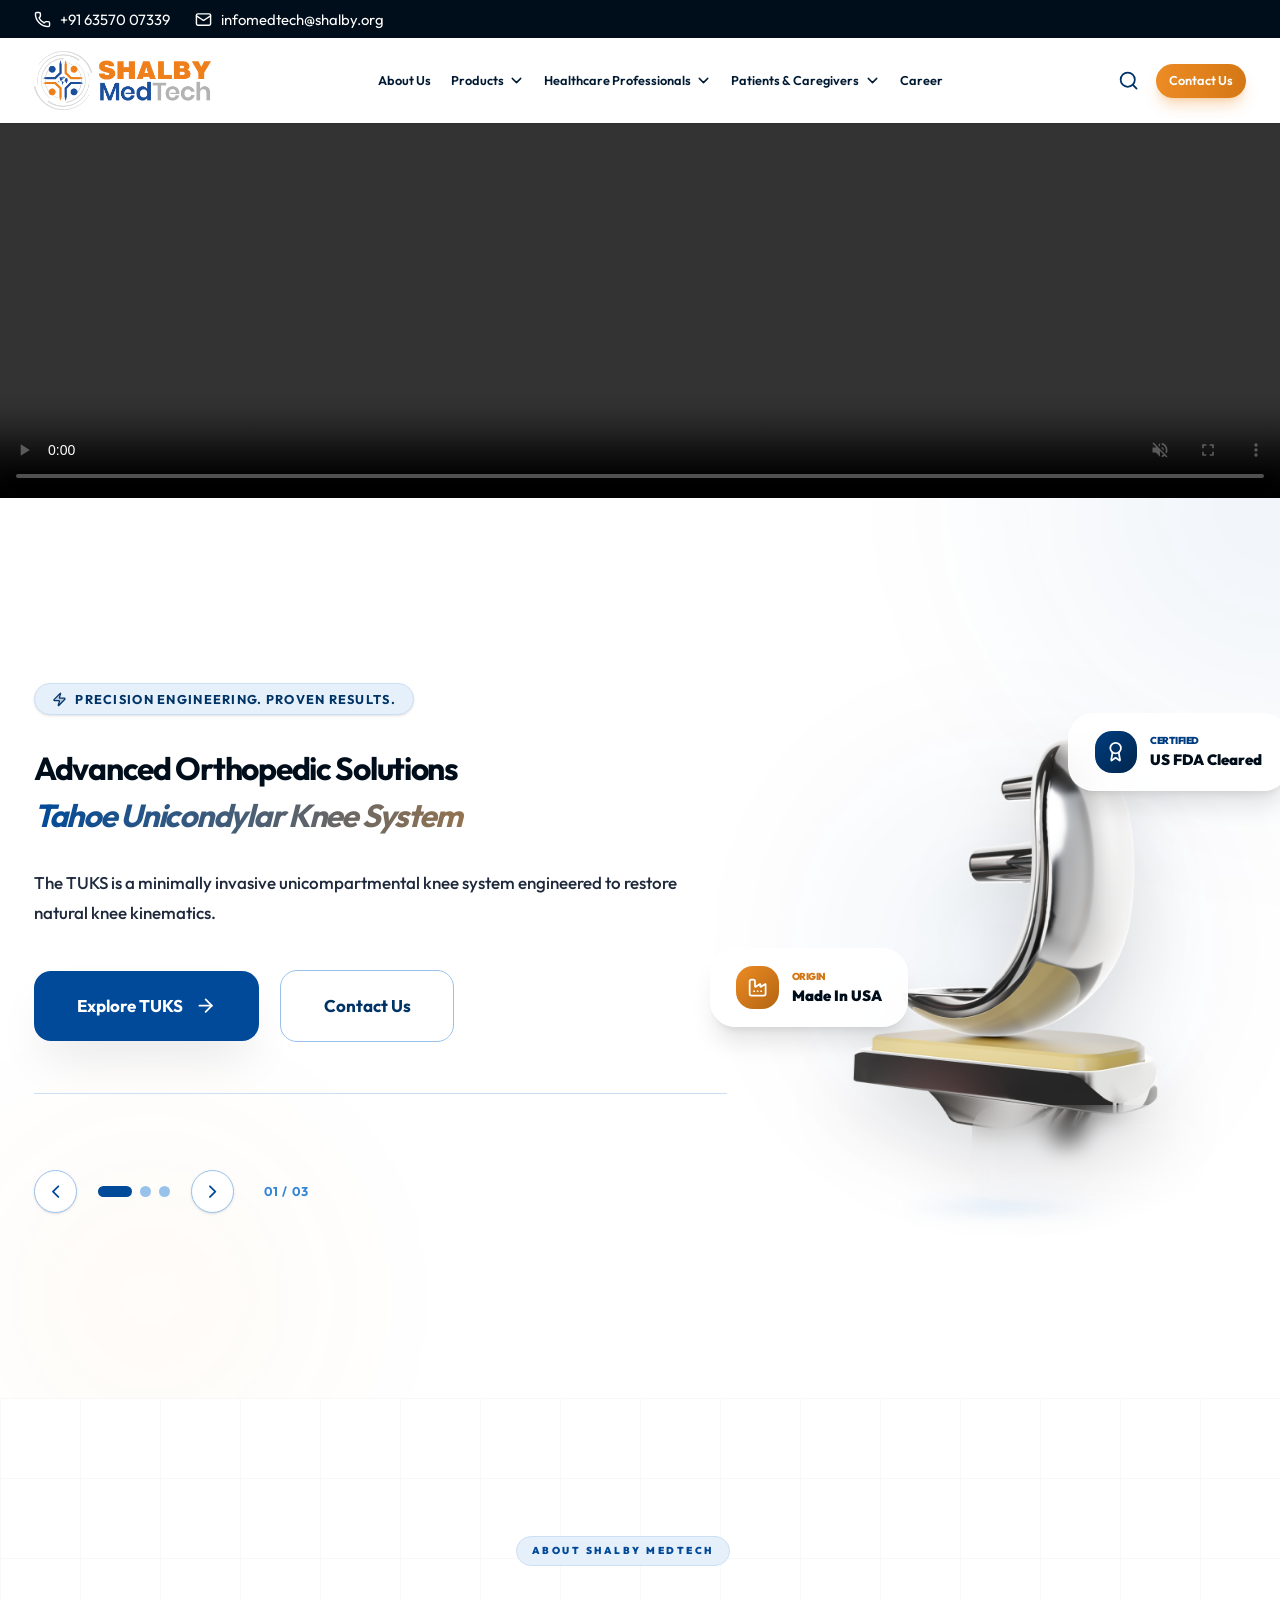
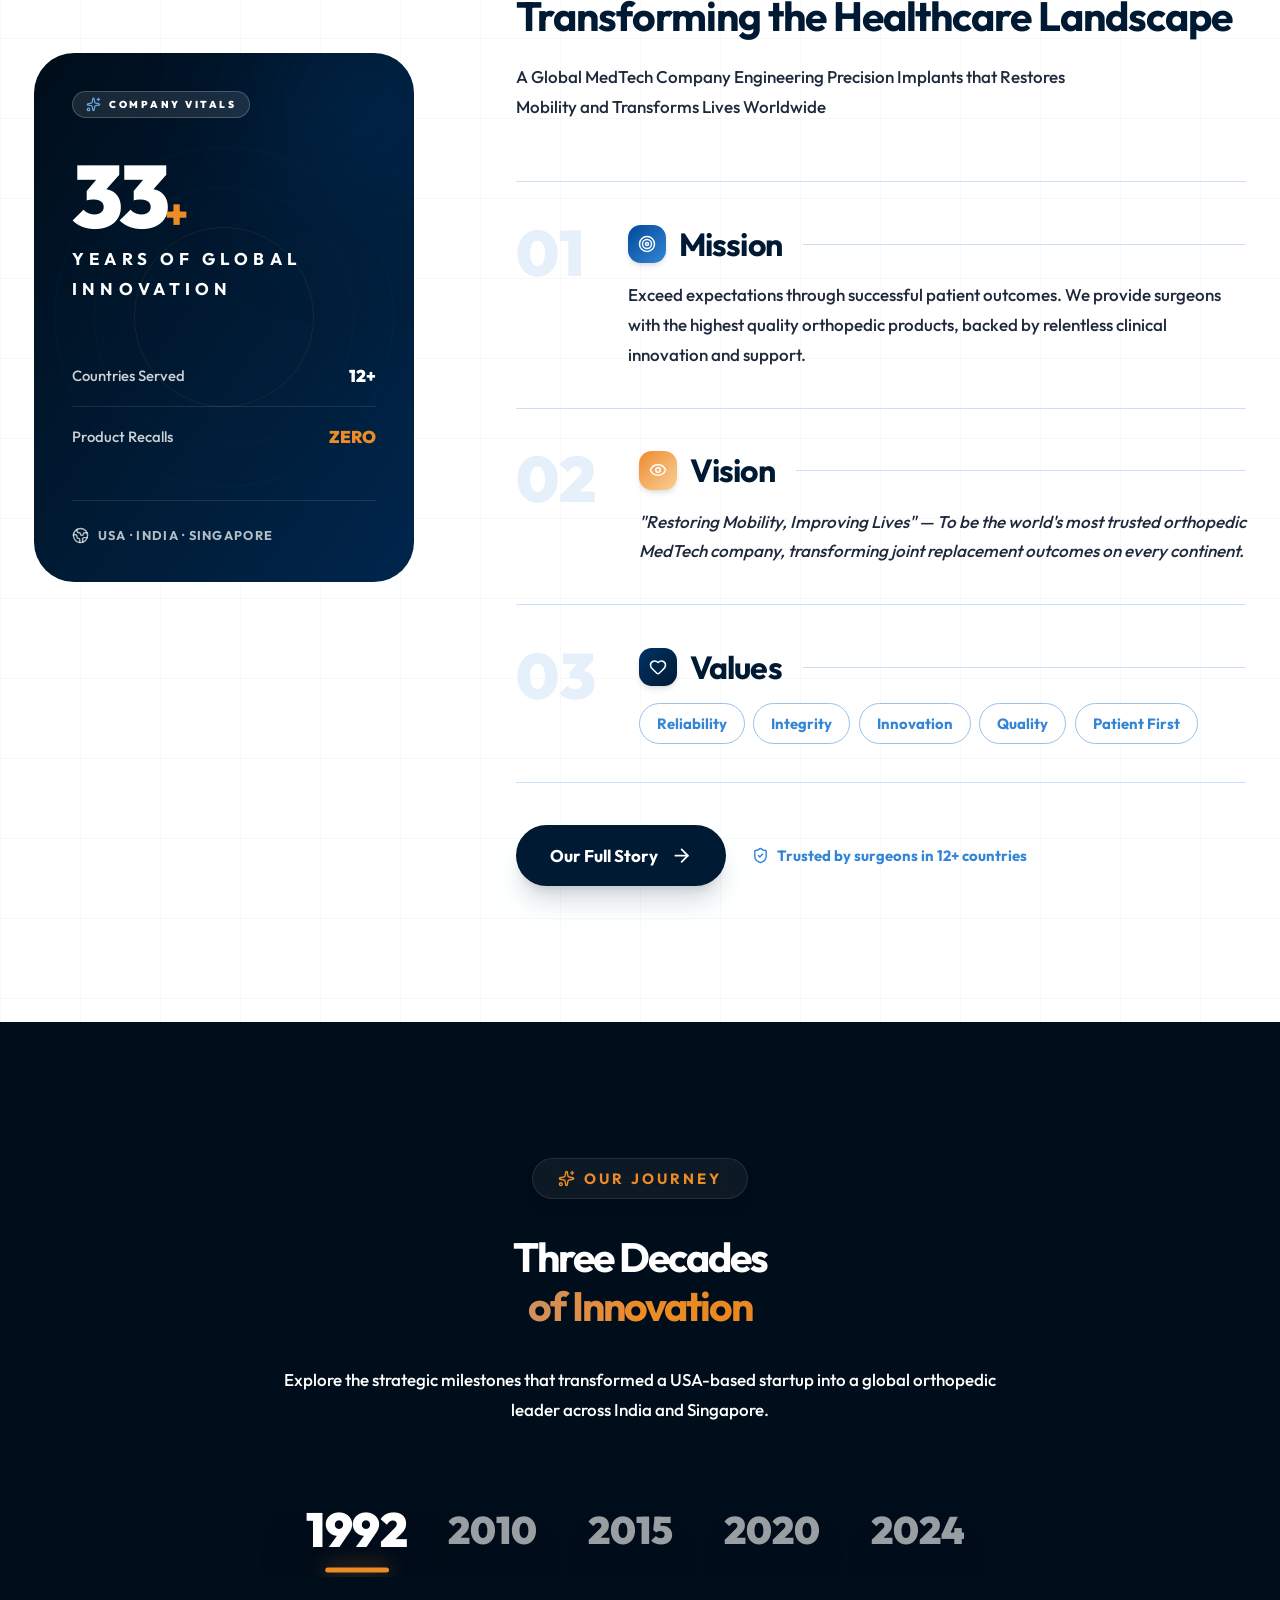
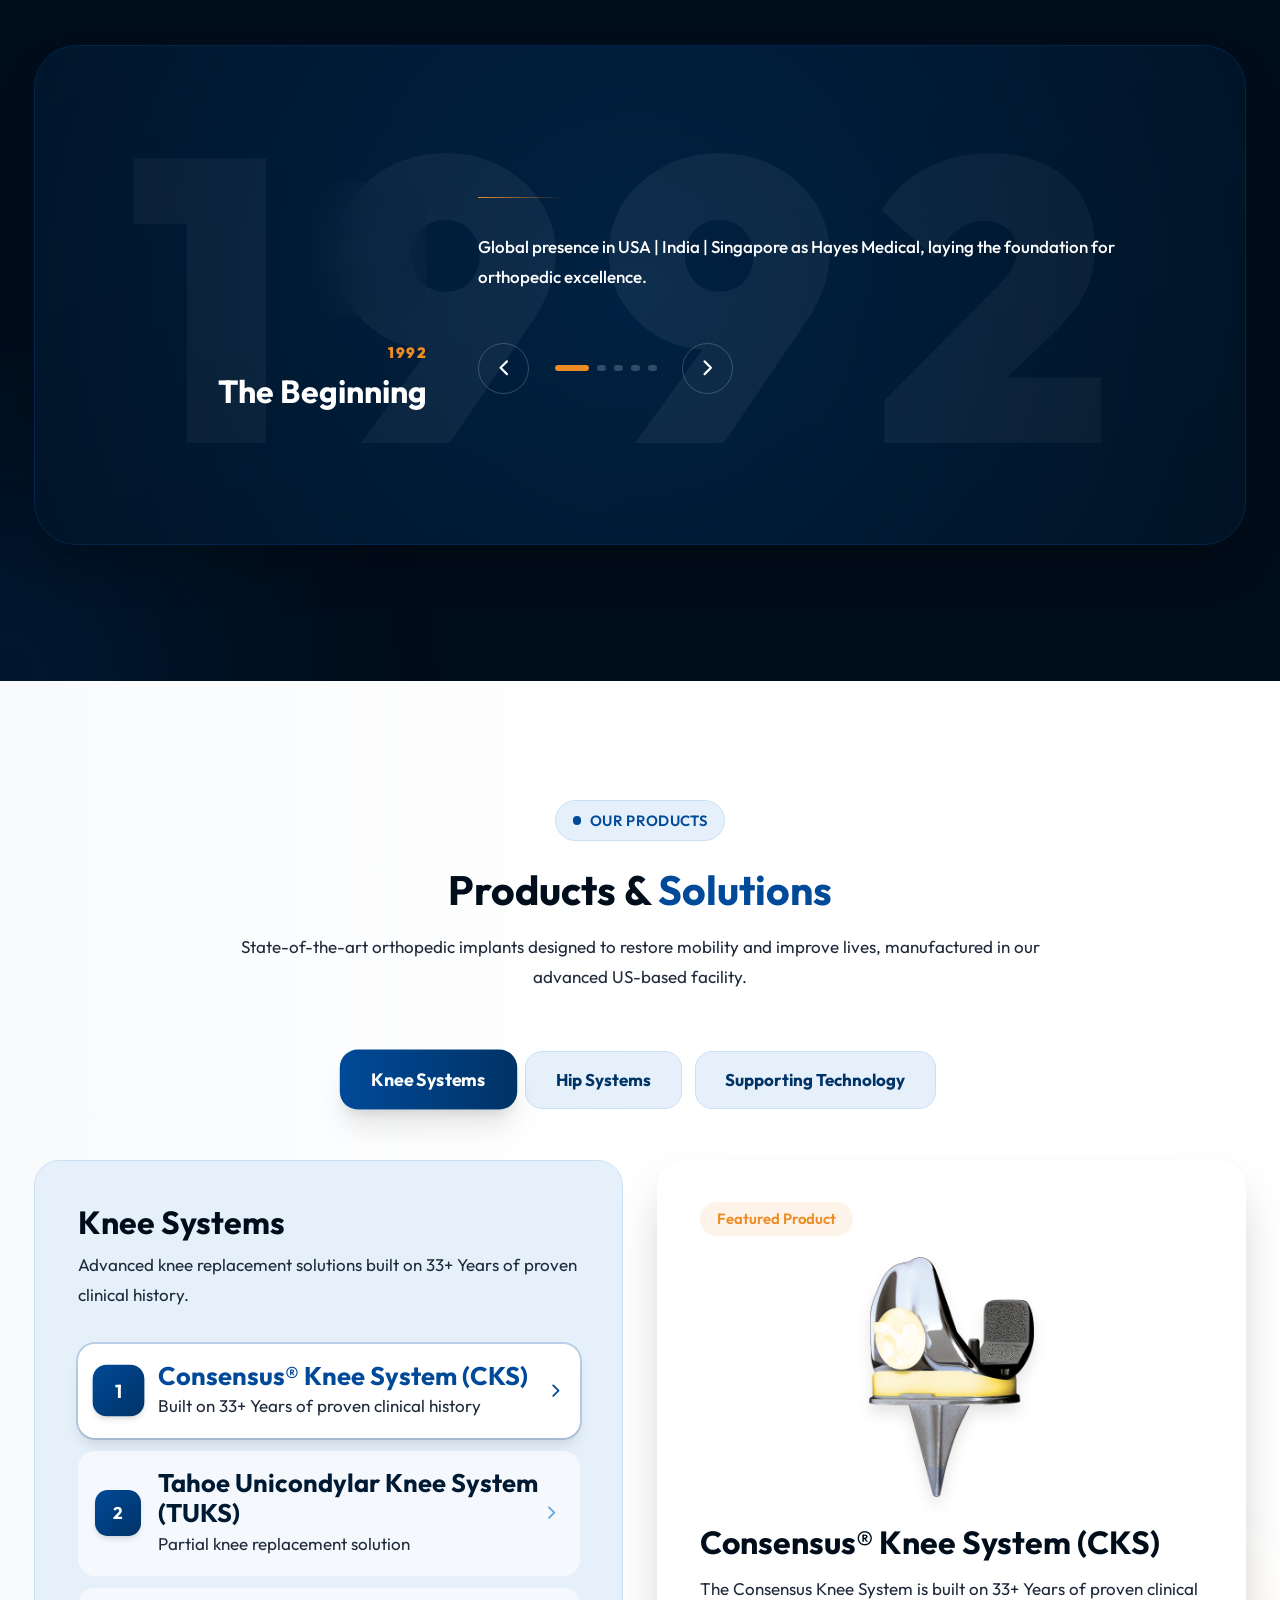
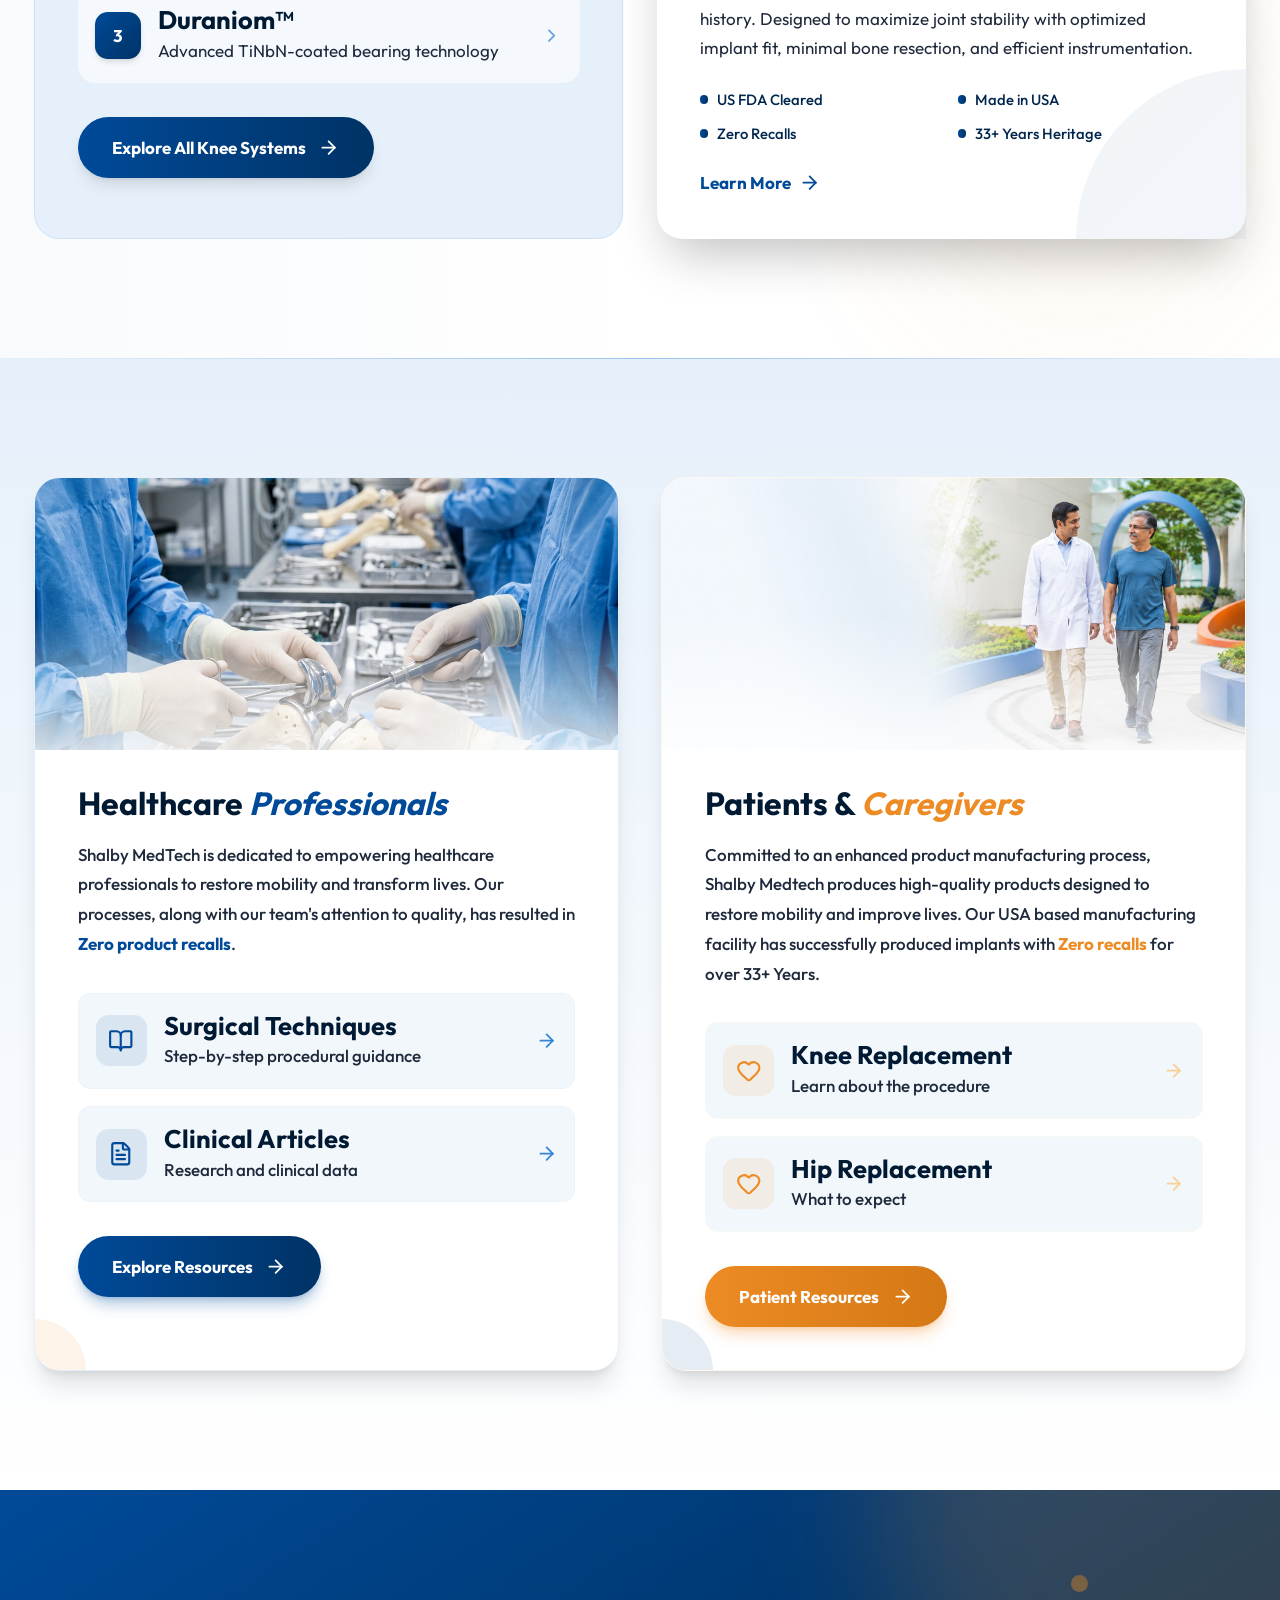
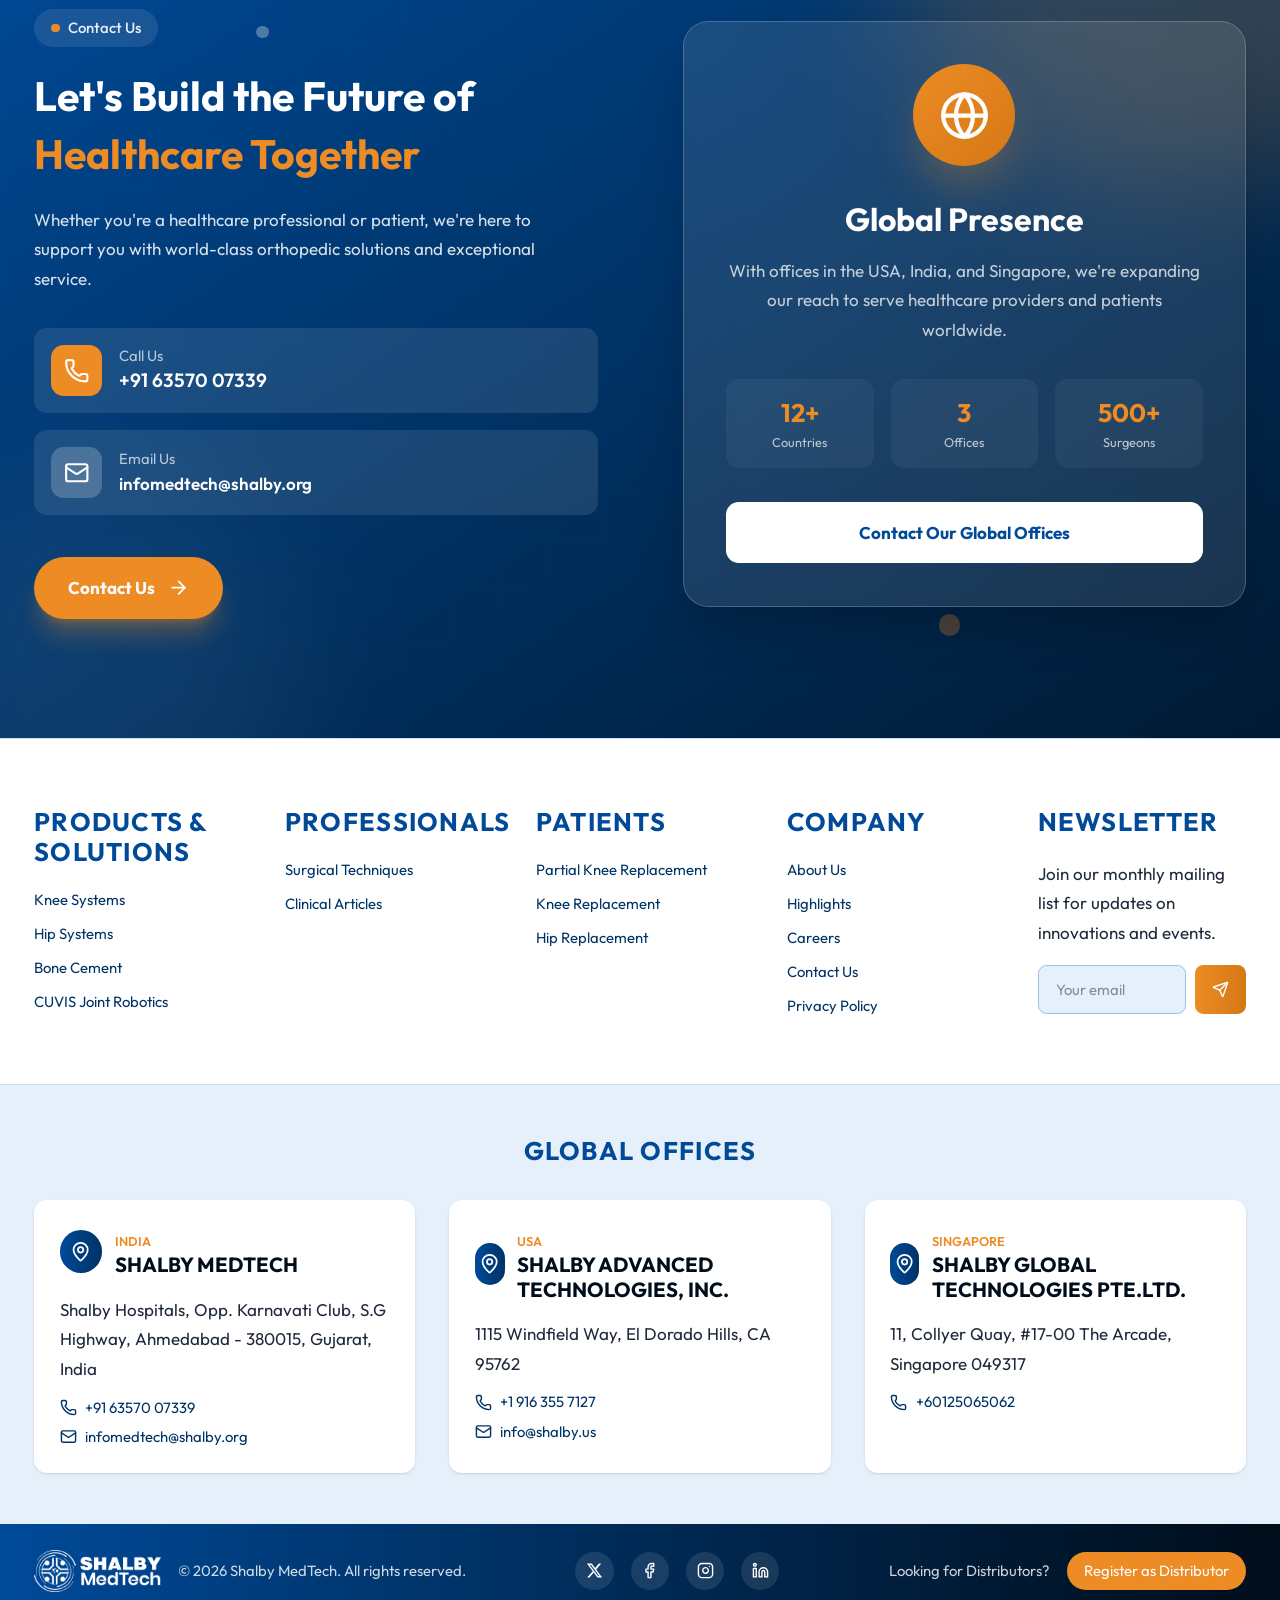
==== commit 8162a296: "address and eternity ST" ====
--- a/index.html
+++ b/index.html
@@ -133,8 +133,8 @@
       }
     }(window.location))
   </script>
-  <script type="module" crossorigin src="./assets/index-DU6nWk9m.js"></script>
-  <link rel="stylesheet" crossorigin href="./assets/index--4UapTfQ.css">
+  <script type="module" crossorigin src="./assets/index-CVwS4zyS.js"></script>
+  <link rel="stylesheet" crossorigin href="./assets/index-CDY_rHiX.css">
 </head>
 
 <body>
--- a/assets/index-CDY_rHiX.css
+++ b/assets/index-CDY_rHiX.css
@@ -0,0 +1 @@
+@layer properties{@supports (((-webkit-hyphens:none)) and (not (margin-trim:inline))) or ((-moz-orient:inline) and (not (color:rgb(from red r g b)))){*,:before,:after,::backdrop{--tw-translate-x:0;--tw-translate-y:0;--tw-translate-z:0;--tw-scale-x:1;--tw-scale-y:1;--tw-scale-z:1;--tw-rotate-x:initial;--tw-rotate-y:initial;--tw-rotate-z:initial;--tw-skew-x:initial;--tw-skew-y:initial;--tw-scroll-snap-strictness:proximity;--tw-space-y-reverse:0;--tw-space-x-reverse:0;--tw-divide-y-reverse:0;--tw-border-style:solid;--tw-gradient-position:initial;--tw-gradient-from:#0000;--tw-gradient-via:#0000;--tw-gradient-to:#0000;--tw-gradient-stops:initial;--tw-gradient-via-stops:initial;--tw-gradient-from-position:0%;--tw-gradient-via-position:50%;--tw-gradient-to-position:100%;--tw-leading:initial;--tw-font-weight:initial;--tw-tracking:initial;--tw-ordinal:initial;--tw-slashed-zero:initial;--tw-numeric-figure:initial;--tw-numeric-spacing:initial;--tw-numeric-fraction:initial;--tw-shadow:0 0 #0000;--tw-shadow-color:initial;--tw-shadow-alpha:100%;--tw-inset-shadow:0 0 #0000;--tw-inset-shadow-color:initial;--tw-inset-shadow-alpha:100%;--tw-ring-color:initial;--tw-ring-shadow:0 0 #0000;--tw-inset-ring-color:initial;--tw-inset-ring-shadow:0 0 #0000;--tw-ring-inset:initial;--tw-ring-offset-width:0px;--tw-ring-offset-color:#fff;--tw-ring-offset-shadow:0 0 #0000;--tw-outline-style:solid;--tw-blur:initial;--tw-brightness:initial;--tw-contrast:initial;--tw-grayscale:initial;--tw-hue-rotate:initial;--tw-invert:initial;--tw-opacity:initial;--tw-saturate:initial;--tw-sepia:initial;--tw-drop-shadow:initial;--tw-drop-shadow-color:initial;--tw-drop-shadow-alpha:100%;--tw-drop-shadow-size:initial;--tw-backdrop-blur:initial;--tw-backdrop-brightness:initial;--tw-backdrop-contrast:initial;--tw-backdrop-grayscale:initial;--tw-backdrop-hue-rotate:initial;--tw-backdrop-invert:initial;--tw-backdrop-opacity:initial;--tw-backdrop-saturate:initial;--tw-backdrop-sepia:initial;--tw-duration:initial;--tw-ease:initial}}}@layer theme{:root,:host{--font-sans:"Outfit","Catamaran",sans-serif;--font-serif:ui-serif,Georgia,Cambria,"Times New Roman",Times,serif;--font-mono:ui-monospace,SFMono-Regular,Menlo,Monaco,Consolas,"Liberation Mono","Courier New",monospace;--color-red-500:oklch(63.7% .237 25.331);--color-orange-500:oklch(70.5% .213 47.604);--color-slate-100:oklch(96.8% .007 247.896);--color-slate-200:oklch(92.9% .013 255.508);--color-slate-600:oklch(44.6% .043 257.281);--color-slate-700:oklch(37.2% .044 257.287);--color-slate-800:oklch(27.9% .041 260.031);--color-slate-900:oklch(20.8% .042 265.755);--color-slate-950:oklch(12.9% .042 264.695);--color-gray-50:#f8fafc;--color-gray-100:#f1f5f9;--color-gray-600:#475569;--color-gray-700:#334155;--color-gray-800:#1e293b;--color-black:#000;--color-white:#fff;--spacing:.25rem;--container-sm:24rem;--container-md:28rem;--container-lg:32rem;--container-xl:36rem;--container-2xl:42rem;--container-3xl:48rem;--container-4xl:56rem;--container-5xl:64rem;--container-7xl:80rem;--text-xs:.75rem;--text-xs--line-height:calc(1/.75);--text-sm:.875rem;--text-sm--line-height:calc(1.25/.875);--text-base:1rem;--text-base--line-height: 1.5 ;--text-lg:1.125rem;--text-lg--line-height:calc(1.75/1.125);--text-xl:1.25rem;--text-xl--line-height:calc(1.75/1.25);--text-2xl:1.5rem;--text-2xl--line-height:calc(2/1.5);--text-3xl:1.875rem;--text-3xl--line-height: 1.2 ;--text-4xl:2.25rem;--text-4xl--line-height:calc(2.5/2.25);--text-5xl:3rem;--text-5xl--line-height:1;--text-6xl:3.75rem;--text-6xl--line-height:1;--text-7xl:4.5rem;--text-7xl--line-height:1;--font-weight-light:300;--font-weight-medium:500;--font-weight-semibold:600;--font-weight-bold:700;--font-weight-extrabold:800;--font-weight-black:900;--tracking-tighter:-.05em;--tracking-tight:-.025em;--tracking-wide:.025em;--tracking-wider:.05em;--tracking-widest:.1em;--leading-tight:1.25;--leading-snug:1.375;--leading-relaxed:1.625;--radius-sm:.25rem;--radius-md:.375rem;--radius-lg:.5rem;--radius-xl:.75rem;--radius-2xl:1rem;--radius-3xl:1.5rem;--shadow-md:0 4px 6px -1px #0000001a,0 2px 4px -2px #0000001a;--shadow-lg:0 10px 15px -3px #0000001a,0 4px 6px -4px #0000001a;--shadow-xl:0 20px 25px -5px #0000001a,0 8px 10px -6px #0000001a;--drop-shadow-xs:0 1px 1px #0000000d;--drop-shadow-sm:0 1px 2px #00000026;--drop-shadow-md:0 3px 3px #0000001f;--drop-shadow-lg:0 4px 4px #00000026;--drop-shadow-xl:0 9px 7px #0000001a;--drop-shadow-2xl:0 25px 25px #00000026;--ease-out:cubic-bezier(0,0,.2,1);--ease-in-out:cubic-bezier(.4,0,.2,1);--animate-spin:spin 1s linear infinite;--animate-ping:ping 1s cubic-bezier(0,0,.2,1)infinite;--animate-pulse:pulse 2s cubic-bezier(.4,0,.6,1)infinite;--animate-bounce:bounce 1s infinite;--blur-sm:8px;--blur-md:12px;--blur-lg:16px;--blur-xl:24px;--blur-2xl:40px;--blur-3xl:64px;--aspect-video:16/9;--default-transition-duration:.15s;--default-transition-timing-function:cubic-bezier(.4,0,.2,1);--default-font-family:var(--font-sans);--default-mono-font-family:var(--font-mono);--color-primary:#004a99;--color-primary-light:#06c;--color-primary-50:#e6f0fa;--color-primary-100:#cce0f5;--color-primary-200:#99c2eb;--color-primary-300:#66a3e0;--color-primary-400:#3385d6;--color-primary-500:#004a99;--color-primary-600:#003d80;--color-primary-700:#036;--color-primary-800:#00264d;--color-primary-900:#001a33;--color-primary-950:#000d1a;--color-accent:#ed8b24;--color-accent-light:#f5a54a;--color-accent-50:#fef7ed;--color-accent-100:#fdefdb;--color-accent-200:#fbdfb7;--color-accent-300:#f9cf93;--color-accent-400:#f7bf6f;--color-accent-500:#ed8b24;--color-accent-600:#d47815;--color-accent-700:#b36512;--color-accent-800:#92520f;--color-accent-950:#4b2a08}}@layer base{*,:after,:before,::backdrop{box-sizing:border-box;border:0 solid;margin:0;padding:0}::file-selector-button{box-sizing:border-box;border:0 solid;margin:0;padding:0}html,:host{-webkit-text-size-adjust:100%;tab-size:4;line-height:1.5;font-family:var(--default-font-family,ui-sans-serif,system-ui,sans-serif,"Apple Color Emoji","Segoe UI Emoji","Segoe UI Symbol","Noto Color Emoji");font-feature-settings:var(--default-font-feature-settings,normal);font-variation-settings:var(--default-font-variation-settings,normal);-webkit-tap-highlight-color:transparent}hr{height:0;color:inherit;border-top-width:1px}abbr:where([title]){-webkit-text-decoration:underline dotted;text-decoration:underline dotted}h1,h2,h3,h4,h5,h6{font-size:inherit;font-weight:inherit}a{color:inherit;-webkit-text-decoration:inherit;text-decoration:inherit}b,strong{font-weight:bolder}code,kbd,samp,pre{font-family:var(--default-mono-font-family,ui-monospace,SFMono-Regular,Menlo,Monaco,Consolas,"Liberation Mono","Courier New",monospace);font-feature-settings:var(--default-mono-font-feature-settings,normal);font-variation-settings:var(--default-mono-font-variation-settings,normal);font-size:1em}small{font-size:80%}sub,sup{vertical-align:baseline;font-size:75%;line-height:0;position:relative}sub{bottom:-.25em}sup{top:-.5em}table{text-indent:0;border-color:inherit;border-collapse:collapse}:-moz-focusring{outline:auto}progress{vertical-align:baseline}summary{display:list-item}ol,ul,menu{list-style:none}img,svg,video,canvas,audio,iframe,embed,object{vertical-align:middle;display:block}img,video{max-width:100%;height:auto}button,input,select,optgroup,textarea{font:inherit;font-feature-settings:inherit;font-variation-settings:inherit;letter-spacing:inherit;color:inherit;opacity:1;background-color:#0000;border-radius:0}::file-selector-button{font:inherit;font-feature-settings:inherit;font-variation-settings:inherit;letter-spacing:inherit;color:inherit;opacity:1;background-color:#0000;border-radius:0}:where(select:is([multiple],[size])) optgroup{font-weight:bolder}:where(select:is([multiple],[size])) optgroup option{padding-inline-start:20px}::file-selector-button{margin-inline-end:4px}::placeholder{opacity:1}@supports (not ((-webkit-appearance:-apple-pay-button))) or (contain-intrinsic-size:1px){::placeholder{color:currentColor}@supports (color:color-mix(in lab,red,red)){::placeholder{color:color-mix(in oklab,currentcolor 50%,transparent)}}}textarea{resize:vertical}::-webkit-search-decoration{-webkit-appearance:none}::-webkit-date-and-time-value{min-height:1lh;text-align:inherit}::-webkit-datetime-edit{display:inline-flex}::-webkit-datetime-edit-fields-wrapper{padding:0}::-webkit-datetime-edit{padding-block:0}::-webkit-datetime-edit-year-field{padding-block:0}::-webkit-datetime-edit-month-field{padding-block:0}::-webkit-datetime-edit-day-field{padding-block:0}::-webkit-datetime-edit-hour-field{padding-block:0}::-webkit-datetime-edit-minute-field{padding-block:0}::-webkit-datetime-edit-second-field{padding-block:0}::-webkit-datetime-edit-millisecond-field{padding-block:0}::-webkit-datetime-edit-meridiem-field{padding-block:0}::-webkit-calendar-picker-indicator{line-height:1}:-moz-ui-invalid{box-shadow:none}button,input:where([type=button],[type=reset],[type=submit]){appearance:button}::file-selector-button{appearance:button}::-webkit-inner-spin-button{height:auto}::-webkit-outer-spin-button{height:auto}[hidden]:where(:not([hidden=until-found])){display:none!important}}@layer components;@layer utilities{.pointer-events-auto{pointer-events:auto}.pointer-events-none{pointer-events:none}.collapse{visibility:collapse}.invisible{visibility:hidden}.visible{visibility:visible}.absolute{position:absolute}.fixed{position:fixed}.relative{position:relative}.static{position:static}.sticky{position:sticky}.-inset-2{inset:calc(var(--spacing)*-2)}.-inset-4{inset:calc(var(--spacing)*-4)}.inset-0{inset:calc(var(--spacing)*0)}.inset-10{inset:calc(var(--spacing)*10)}.inset-x-0{inset-inline:calc(var(--spacing)*0)}.inset-y-0{inset-block:calc(var(--spacing)*0)}.-top-4{top:calc(var(--spacing)*-4)}.-top-6{top:calc(var(--spacing)*-6)}.-top-10{top:calc(var(--spacing)*-10)}.-top-24{top:calc(var(--spacing)*-24)}.-top-48{top:calc(var(--spacing)*-48)}.top-0{top:calc(var(--spacing)*0)}.top-1{top:calc(var(--spacing)*1)}.top-1\/2{top:50%}.top-4{top:calc(var(--spacing)*4)}.top-5{top:calc(var(--spacing)*5)}.top-6{top:calc(var(--spacing)*6)}.top-8{top:calc(var(--spacing)*8)}.top-10{top:calc(var(--spacing)*10)}.top-16{top:calc(var(--spacing)*16)}.top-20{top:calc(var(--spacing)*20)}.top-32{top:calc(var(--spacing)*32)}.top-\[-10\%\]{top:-10%}.top-full{top:100%}.-right-4{right:calc(var(--spacing)*-4)}.-right-6{right:calc(var(--spacing)*-6)}.-right-8{right:calc(var(--spacing)*-8)}.-right-10{right:calc(var(--spacing)*-10)}.-right-20{right:calc(var(--spacing)*-20)}.-right-24{right:calc(var(--spacing)*-24)}.-right-48{right:calc(var(--spacing)*-48)}.right-0{right:calc(var(--spacing)*0)}.right-4{right:calc(var(--spacing)*4)}.right-6{right:calc(var(--spacing)*6)}.right-8{right:calc(var(--spacing)*8)}.right-20{right:calc(var(--spacing)*20)}.right-\[-10\%\]{right:-10%}.right-\[15\%\]{right:15%}.right-\[25\%\]{right:25%}.-bottom-3{bottom:calc(var(--spacing)*-3)}.-bottom-4{bottom:calc(var(--spacing)*-4)}.-bottom-6{bottom:calc(var(--spacing)*-6)}.-bottom-7{bottom:calc(var(--spacing)*-7)}.-bottom-8{bottom:calc(var(--spacing)*-8)}.-bottom-10{bottom:calc(var(--spacing)*-10)}.-bottom-12{bottom:calc(var(--spacing)*-12)}.-bottom-20{bottom:calc(var(--spacing)*-20)}.-bottom-48{bottom:calc(var(--spacing)*-48)}.bottom-0{bottom:calc(var(--spacing)*0)}.bottom-8{bottom:calc(var(--spacing)*8)}.bottom-20{bottom:calc(var(--spacing)*20)}.bottom-24{bottom:calc(var(--spacing)*24)}.bottom-\[-10\%\]{bottom:-10%}.-left-4{left:calc(var(--spacing)*-4)}.-left-6{left:calc(var(--spacing)*-6)}.-left-10{left:calc(var(--spacing)*-10)}.-left-12{left:calc(var(--spacing)*-12)}.-left-48{left:calc(var(--spacing)*-48)}.-left-\[37px\]{left:-37px}.left-0{left:calc(var(--spacing)*0)}.left-1\/2{left:50%}.left-4{left:calc(var(--spacing)*4)}.left-6{left:calc(var(--spacing)*6)}.left-8{left:calc(var(--spacing)*8)}.left-20{left:calc(var(--spacing)*20)}.left-\[-10\%\]{left:-10%}.left-\[20\%\]{left:20%}.-z-10{z-index:-10}.z-0{z-index:0}.z-10{z-index:10}.z-20{z-index:20}.z-30{z-index:30}.z-40{z-index:40}.z-50{z-index:50}.z-100{z-index:100}.order-1{order:1}.order-2{order:2}.container{width:100%}@media(min-width:40rem){.container{max-width:40rem}}@media(min-width:48rem){.container{max-width:48rem}}@media(min-width:64rem){.container{max-width:64rem}}@media(min-width:80rem){.container{max-width:80rem}}@media(min-width:96rem){.container{max-width:96rem}}.-mx-8{margin-inline:calc(var(--spacing)*-8)}.mx-auto{margin-inline:auto}.-mt-8{margin-top:calc(var(--spacing)*-8)}.-mt-12{margin-top:calc(var(--spacing)*-12)}.-mt-16{margin-top:calc(var(--spacing)*-16)}.mt-0\.5{margin-top:calc(var(--spacing)*.5)}.mt-1{margin-top:calc(var(--spacing)*1)}.mt-2{margin-top:calc(var(--spacing)*2)}.mt-3{margin-top:calc(var(--spacing)*3)}.mt-4{margin-top:calc(var(--spacing)*4)}.mt-6{margin-top:calc(var(--spacing)*6)}.mt-8{margin-top:calc(var(--spacing)*8)}.mt-10{margin-top:calc(var(--spacing)*10)}.mt-12{margin-top:calc(var(--spacing)*12)}.mt-16{margin-top:calc(var(--spacing)*16)}.mt-auto{margin-top:auto}.-mr-12{margin-right:calc(var(--spacing)*-12)}.-mr-16{margin-right:calc(var(--spacing)*-16)}.mr-0{margin-right:calc(var(--spacing)*0)}.mr-4{margin-right:calc(var(--spacing)*4)}.mb-0\.5{margin-bottom:calc(var(--spacing)*.5)}.mb-1{margin-bottom:calc(var(--spacing)*1)}.mb-2{margin-bottom:calc(var(--spacing)*2)}.mb-3{margin-bottom:calc(var(--spacing)*3)}.mb-4{margin-bottom:calc(var(--spacing)*4)}.mb-5{margin-bottom:calc(var(--spacing)*5)}.mb-6{margin-bottom:calc(var(--spacing)*6)}.mb-8{margin-bottom:calc(var(--spacing)*8)}.mb-10{margin-bottom:calc(var(--spacing)*10)}.mb-12{margin-bottom:calc(var(--spacing)*12)}.mb-14{margin-bottom:calc(var(--spacing)*14)}.mb-16{margin-bottom:calc(var(--spacing)*16)}.mb-20{margin-bottom:calc(var(--spacing)*20)}.mb-24{margin-bottom:calc(var(--spacing)*24)}.-ml-5{margin-left:calc(var(--spacing)*-5)}.ml-1{margin-left:calc(var(--spacing)*1)}.ml-2{margin-left:calc(var(--spacing)*2)}.ml-4{margin-left:calc(var(--spacing)*4)}.ml-auto{margin-left:auto}.line-clamp-1{-webkit-line-clamp:1;-webkit-box-orient:vertical;display:-webkit-box;overflow:hidden}.line-clamp-3{-webkit-line-clamp:3;-webkit-box-orient:vertical;display:-webkit-box;overflow:hidden}.block{display:block}.contents{display:contents}.flex{display:flex}.grid{display:grid}.hidden{display:none}.inline{display:inline}.inline-block{display:inline-block}.inline-flex{display:inline-flex}.table{display:table}.aspect-3\/2{aspect-ratio:3/2}.aspect-4\/3{aspect-ratio:4/3}.aspect-\[1366\/400\]{aspect-ratio:1366/400}.aspect-square{aspect-ratio:1}.aspect-video{aspect-ratio:var(--aspect-video)}.h-0\.5{height:calc(var(--spacing)*.5)}.h-1{height:calc(var(--spacing)*1)}.h-1\.5{height:calc(var(--spacing)*1.5)}.h-2{height:calc(var(--spacing)*2)}.h-2\.5{height:calc(var(--spacing)*2.5)}.h-3{height:calc(var(--spacing)*3)}.h-3\.5{height:calc(var(--spacing)*3.5)}.h-4{height:calc(var(--spacing)*4)}.h-4\.5{height:calc(var(--spacing)*4.5)}.h-5{height:calc(var(--spacing)*5)}.h-6{height:calc(var(--spacing)*6)}.h-7{height:calc(var(--spacing)*7)}.h-8{height:calc(var(--spacing)*8)}.h-9{height:calc(var(--spacing)*9)}.h-10{height:calc(var(--spacing)*10)}.h-11{height:calc(var(--spacing)*11)}.h-12{height:calc(var(--spacing)*12)}.h-14{height:calc(var(--spacing)*14)}.h-16{height:calc(var(--spacing)*16)}.h-20{height:calc(var(--spacing)*20)}.h-24{height:calc(var(--spacing)*24)}.h-27{height:calc(var(--spacing)*27)}.h-28{height:calc(var(--spacing)*28)}.h-32{height:calc(var(--spacing)*32)}.h-40{height:calc(var(--spacing)*40)}.h-48{height:calc(var(--spacing)*48)}.h-56{height:calc(var(--spacing)*56)}.h-64{height:calc(var(--spacing)*64)}.h-80{height:calc(var(--spacing)*80)}.h-96{height:calc(var(--spacing)*96)}.h-\[18px\]{height:18px}.h-\[50\%\]{height:50%}.h-\[60\%\]{height:60%}.h-\[110\%\]{height:110%}.h-\[120\%\]{height:120%}.h-\[140\%\]{height:140%}.h-\[180px\]{height:180px}.h-\[260px\]{height:260px}.h-\[300px\]{height:300px}.h-\[300vh\]{height:300vh}.h-\[340px\]{height:340px}.h-\[350px\]{height:350px}.h-\[400px\]{height:400px}.h-\[500px\]{height:500px}.h-\[600px\]{height:600px}.h-\[700px\]{height:700px}.h-\[800px\]{height:800px}.h-\[900px\]{height:900px}.h-\[1000px\]{height:1000px}.h-\[1100px\]{height:1100px}.h-\[calc\(100vh-64px\)\]{height:calc(100vh - 64px)}.h-auto{height:auto}.h-full{height:100%}.h-px{height:1px}.max-h-0{max-height:calc(var(--spacing)*0)}.max-h-12{max-height:calc(var(--spacing)*12)}.max-h-\[60vh\]{max-height:60vh}.max-h-\[240px\]{max-height:240px}.max-h-\[260px\]{max-height:260px}.max-h-\[400px\]{max-height:400px}.max-h-\[780px\]{max-height:780px}.max-h-\[1000px\]{max-height:1000px}.max-h-full{max-height:100%}.min-h-\[180px\]{min-height:180px}.min-h-\[220px\]{min-height:220px}.min-h-\[400px\]{min-height:400px}.min-h-\[500px\]{min-height:500px}.min-h-\[600px\]{min-height:600px}.min-h-screen{min-height:100vh}.w-0{width:calc(var(--spacing)*0)}.w-1\.5{width:calc(var(--spacing)*1.5)}.w-1\/2{width:50%}.w-2{width:calc(var(--spacing)*2)}.w-2\.5{width:calc(var(--spacing)*2.5)}.w-3{width:calc(var(--spacing)*3)}.w-3\.5{width:calc(var(--spacing)*3.5)}.w-4{width:calc(var(--spacing)*4)}.w-5{width:calc(var(--spacing)*5)}.w-6{width:calc(var(--spacing)*6)}.w-7{width:calc(var(--spacing)*7)}.w-8{width:calc(var(--spacing)*8)}.w-9{width:calc(var(--spacing)*9)}.w-10{width:calc(var(--spacing)*10)}.w-11{width:calc(var(--spacing)*11)}.w-12{width:calc(var(--spacing)*12)}.w-14{width:calc(var(--spacing)*14)}.w-16{width:calc(var(--spacing)*16)}.w-20{width:calc(var(--spacing)*20)}.w-24{width:calc(var(--spacing)*24)}.w-28{width:calc(var(--spacing)*28)}.w-32{width:calc(var(--spacing)*32)}.w-40{width:calc(var(--spacing)*40)}.w-48{width:calc(var(--spacing)*48)}.w-64{width:calc(var(--spacing)*64)}.w-80{width:calc(var(--spacing)*80)}.w-96{width:calc(var(--spacing)*96)}.w-\[18px\]{width:18px}.w-\[40\%\]{width:40%}.w-\[50\%\]{width:50%}.w-\[60\%\]{width:60%}.w-\[85\%\]{width:85%}.w-\[110\%\]{width:110%}.w-\[120\%\]{width:120%}.w-\[140\%\]{width:140%}.w-\[180px\]{width:180px}.w-\[260px\]{width:260px}.w-\[340px\]{width:340px}.w-\[350px\]{width:350px}.w-\[400px\]{width:400px}.w-\[500px\]{width:500px}.w-\[600px\]{width:600px}.w-\[700px\]{width:700px}.w-\[800px\]{width:800px}.w-\[900px\]{width:900px}.w-\[1000px\]{width:1000px}.w-\[1100px\]{width:1100px}.w-auto{width:auto}.w-full{width:100%}.max-w-2xl{max-width:var(--container-2xl)}.max-w-3xl{max-width:var(--container-3xl)}.max-w-4xl{max-width:var(--container-4xl)}.max-w-5xl{max-width:var(--container-5xl)}.max-w-7xl{max-width:var(--container-7xl)}.max-w-\[95\%\]{max-width:95%}.max-w-\[160px\]{max-width:160px}.max-w-\[200px\]{max-width:200px}.max-w-\[240px\]{max-width:240px}.max-w-\[340px\]{max-width:340px}.max-w-\[480px\]{max-width:480px}.max-w-\[500px\]{max-width:500px}.max-w-\[550px\]{max-width:550px}.max-w-\[560px\]{max-width:560px}.max-w-\[600px\]{max-width:600px}.max-w-\[1920px\]{max-width:1920px}.max-w-full{max-width:100%}.max-w-lg{max-width:var(--container-lg)}.max-w-md{max-width:var(--container-md)}.max-w-sm{max-width:var(--container-sm)}.max-w-xl{max-width:var(--container-xl)}.min-w-0{min-width:calc(var(--spacing)*0)}.min-w-\[24px\]{min-width:24px}.min-w-\[300px\]{min-width:300px}.min-w-\[800px\]{min-width:800px}.flex-1{flex:1}.shrink-0{flex-shrink:0}.border-collapse{border-collapse:collapse}.origin-bottom{transform-origin:bottom}.origin-left{transform-origin:0}.origin-right{transform-origin:100%}.origin-top{transform-origin:top}.-translate-x-1\/2{--tw-translate-x: -50% ;translate:var(--tw-translate-x)var(--tw-translate-y)}.-translate-x-1\/3{--tw-translate-x:calc(calc(1/3*100%)*-1);translate:var(--tw-translate-x)var(--tw-translate-y)}.-translate-x-1\/4{--tw-translate-x: -25% ;translate:var(--tw-translate-x)var(--tw-translate-y)}.-translate-x-10{--tw-translate-x:calc(var(--spacing)*-10);translate:var(--tw-translate-x)var(--tw-translate-y)}.-translate-x-12{--tw-translate-x:calc(var(--spacing)*-12);translate:var(--tw-translate-x)var(--tw-translate-y)}.translate-x-0{--tw-translate-x:calc(var(--spacing)*0);translate:var(--tw-translate-x)var(--tw-translate-y)}.translate-x-1{--tw-translate-x:calc(var(--spacing)*1);translate:var(--tw-translate-x)var(--tw-translate-y)}.translate-x-1\/2{--tw-translate-x: 50% ;translate:var(--tw-translate-x)var(--tw-translate-y)}.translate-x-1\/3{--tw-translate-x:calc(1/3*100%);translate:var(--tw-translate-x)var(--tw-translate-y)}.translate-x-1\/4{--tw-translate-x: 25% ;translate:var(--tw-translate-x)var(--tw-translate-y)}.translate-x-10{--tw-translate-x:calc(var(--spacing)*10);translate:var(--tw-translate-x)var(--tw-translate-y)}.translate-x-12{--tw-translate-x:calc(var(--spacing)*12);translate:var(--tw-translate-x)var(--tw-translate-y)}.translate-x-20{--tw-translate-x:calc(var(--spacing)*20);translate:var(--tw-translate-x)var(--tw-translate-y)}.translate-x-full{--tw-translate-x:100%;translate:var(--tw-translate-x)var(--tw-translate-y)}.-translate-y-1\/2{--tw-translate-y: -50% ;translate:var(--tw-translate-x)var(--tw-translate-y)}.-translate-y-1\/4{--tw-translate-y: -25% ;translate:var(--tw-translate-x)var(--tw-translate-y)}.-translate-y-full{--tw-translate-y:-100%;translate:var(--tw-translate-x)var(--tw-translate-y)}.translate-y-0{--tw-translate-y:calc(var(--spacing)*0);translate:var(--tw-translate-x)var(--tw-translate-y)}.translate-y-1\/2{--tw-translate-y: 50% ;translate:var(--tw-translate-x)var(--tw-translate-y)}.translate-y-1\/3{--tw-translate-y:calc(1/3*100%);translate:var(--tw-translate-x)var(--tw-translate-y)}.translate-y-1\/4{--tw-translate-y: 25% ;translate:var(--tw-translate-x)var(--tw-translate-y)}.translate-y-2{--tw-translate-y:calc(var(--spacing)*2);translate:var(--tw-translate-x)var(--tw-translate-y)}.translate-y-4{--tw-translate-y:calc(var(--spacing)*4);translate:var(--tw-translate-x)var(--tw-translate-y)}.translate-y-10{--tw-translate-y:calc(var(--spacing)*10);translate:var(--tw-translate-x)var(--tw-translate-y)}.translate-y-12{--tw-translate-y:calc(var(--spacing)*12);translate:var(--tw-translate-x)var(--tw-translate-y)}.translate-y-16{--tw-translate-y:calc(var(--spacing)*16);translate:var(--tw-translate-x)var(--tw-translate-y)}.translate-y-20{--tw-translate-y:calc(var(--spacing)*20);translate:var(--tw-translate-x)var(--tw-translate-y)}.scale-75{--tw-scale-x:75%;--tw-scale-y:75%;--tw-scale-z:75%;scale:var(--tw-scale-x)var(--tw-scale-y)}.scale-95{--tw-scale-x:95%;--tw-scale-y:95%;--tw-scale-z:95%;scale:var(--tw-scale-x)var(--tw-scale-y)}.scale-98{--tw-scale-x:98%;--tw-scale-y:98%;--tw-scale-z:98%;scale:var(--tw-scale-x)var(--tw-scale-y)}.scale-100{--tw-scale-x:100%;--tw-scale-y:100%;--tw-scale-z:100%;scale:var(--tw-scale-x)var(--tw-scale-y)}.scale-105{--tw-scale-x:105%;--tw-scale-y:105%;--tw-scale-z:105%;scale:var(--tw-scale-x)var(--tw-scale-y)}.scale-110{--tw-scale-x:110%;--tw-scale-y:110%;--tw-scale-z:110%;scale:var(--tw-scale-x)var(--tw-scale-y)}.scale-125{--tw-scale-x:125%;--tw-scale-y:125%;--tw-scale-z:125%;scale:var(--tw-scale-x)var(--tw-scale-y)}.-rotate-90{rotate:-90deg}.rotate-0{rotate:none}.rotate-2{rotate:2deg}.rotate-3{rotate:3deg}.rotate-6{rotate:6deg}.rotate-12{rotate:12deg}.rotate-180{rotate:180deg}.transform{transform:var(--tw-rotate-x,)var(--tw-rotate-y,)var(--tw-rotate-z,)var(--tw-skew-x,)var(--tw-skew-y,)}.animate-bounce{animation:var(--animate-bounce)}.animate-ping{animation:var(--animate-ping)}.animate-pulse{animation:var(--animate-pulse)}.animate-spin{animation:var(--animate-spin)}.cursor-default{cursor:default}.cursor-pointer{cursor:pointer}.resize{resize:both}.resize-none{resize:none}.snap-x{scroll-snap-type:x var(--tw-scroll-snap-strictness)}.snap-mandatory{--tw-scroll-snap-strictness:mandatory}.snap-center{scroll-snap-align:center}.scroll-mt-24{scroll-margin-top:calc(var(--spacing)*24)}.appearance-none{appearance:none}.grid-cols-1{grid-template-columns:repeat(1,minmax(0,1fr))}.grid-cols-2{grid-template-columns:repeat(2,minmax(0,1fr))}.grid-cols-3{grid-template-columns:repeat(3,minmax(0,1fr))}.flex-col{flex-direction:column}.flex-nowrap{flex-wrap:nowrap}.flex-wrap{flex-wrap:wrap}.items-baseline{align-items:baseline}.items-center{align-items:center}.items-end{align-items:flex-end}.items-start{align-items:flex-start}.justify-around{justify-content:space-around}.justify-between{justify-content:space-between}.justify-center{justify-content:center}.justify-end{justify-content:flex-end}.justify-start{justify-content:flex-start}.gap-0\.5{gap:calc(var(--spacing)*.5)}.gap-1{gap:calc(var(--spacing)*1)}.gap-1\.5{gap:calc(var(--spacing)*1.5)}.gap-2{gap:calc(var(--spacing)*2)}.gap-3{gap:calc(var(--spacing)*3)}.gap-4{gap:calc(var(--spacing)*4)}.gap-5{gap:calc(var(--spacing)*5)}.gap-6{gap:calc(var(--spacing)*6)}.gap-8{gap:calc(var(--spacing)*8)}.gap-10{gap:calc(var(--spacing)*10)}.gap-12{gap:calc(var(--spacing)*12)}.gap-16{gap:calc(var(--spacing)*16)}.gap-20{gap:calc(var(--spacing)*20)}.gap-24{gap:calc(var(--spacing)*24)}:where(.space-y-0>:not(:last-child)){--tw-space-y-reverse:0;margin-block-start:calc(calc(var(--spacing)*0)*var(--tw-space-y-reverse));margin-block-end:calc(calc(var(--spacing)*0)*calc(1 - var(--tw-space-y-reverse)))}:where(.space-y-1>:not(:last-child)){--tw-space-y-reverse:0;margin-block-start:calc(calc(var(--spacing)*1)*var(--tw-space-y-reverse));margin-block-end:calc(calc(var(--spacing)*1)*calc(1 - var(--tw-space-y-reverse)))}:where(.space-y-2>:not(:last-child)){--tw-space-y-reverse:0;margin-block-start:calc(calc(var(--spacing)*2)*var(--tw-space-y-reverse));margin-block-end:calc(calc(var(--spacing)*2)*calc(1 - var(--tw-space-y-reverse)))}:where(.space-y-3>:not(:last-child)){--tw-space-y-reverse:0;margin-block-start:calc(calc(var(--spacing)*3)*var(--tw-space-y-reverse));margin-block-end:calc(calc(var(--spacing)*3)*calc(1 - var(--tw-space-y-reverse)))}:where(.space-y-4>:not(:last-child)){--tw-space-y-reverse:0;margin-block-start:calc(calc(var(--spacing)*4)*var(--tw-space-y-reverse));margin-block-end:calc(calc(var(--spacing)*4)*calc(1 - var(--tw-space-y-reverse)))}:where(.space-y-5>:not(:last-child)){--tw-space-y-reverse:0;margin-block-start:calc(calc(var(--spacing)*5)*var(--tw-space-y-reverse));margin-block-end:calc(calc(var(--spacing)*5)*calc(1 - var(--tw-space-y-reverse)))}:where(.space-y-6>:not(:last-child)){--tw-space-y-reverse:0;margin-block-start:calc(calc(var(--spacing)*6)*var(--tw-space-y-reverse));margin-block-end:calc(calc(var(--spacing)*6)*calc(1 - var(--tw-space-y-reverse)))}:where(.space-y-8>:not(:last-child)){--tw-space-y-reverse:0;margin-block-start:calc(calc(var(--spacing)*8)*var(--tw-space-y-reverse));margin-block-end:calc(calc(var(--spacing)*8)*calc(1 - var(--tw-space-y-reverse)))}:where(.space-y-10>:not(:last-child)){--tw-space-y-reverse:0;margin-block-start:calc(calc(var(--spacing)*10)*var(--tw-space-y-reverse));margin-block-end:calc(calc(var(--spacing)*10)*calc(1 - var(--tw-space-y-reverse)))}:where(.space-y-12>:not(:last-child)){--tw-space-y-reverse:0;margin-block-start:calc(calc(var(--spacing)*12)*var(--tw-space-y-reverse));margin-block-end:calc(calc(var(--spacing)*12)*calc(1 - var(--tw-space-y-reverse)))}:where(.space-y-16>:not(:last-child)){--tw-space-y-reverse:0;margin-block-start:calc(calc(var(--spacing)*16)*var(--tw-space-y-reverse));margin-block-end:calc(calc(var(--spacing)*16)*calc(1 - var(--tw-space-y-reverse)))}:where(.space-y-24>:not(:last-child)){--tw-space-y-reverse:0;margin-block-start:calc(calc(var(--spacing)*24)*var(--tw-space-y-reverse));margin-block-end:calc(calc(var(--spacing)*24)*calc(1 - var(--tw-space-y-reverse)))}:where(.space-y-32>:not(:last-child)){--tw-space-y-reverse:0;margin-block-start:calc(calc(var(--spacing)*32)*var(--tw-space-y-reverse));margin-block-end:calc(calc(var(--spacing)*32)*calc(1 - var(--tw-space-y-reverse)))}.gap-x-8{column-gap:calc(var(--spacing)*8)}.gap-x-16{column-gap:calc(var(--spacing)*16)}:where(.-space-x-4>:not(:last-child)){--tw-space-x-reverse:0;margin-inline-start:calc(calc(var(--spacing)*-4)*var(--tw-space-x-reverse));margin-inline-end:calc(calc(var(--spacing)*-4)*calc(1 - var(--tw-space-x-reverse)))}.gap-y-10{row-gap:calc(var(--spacing)*10)}:where(.divide-y>:not(:last-child)){--tw-divide-y-reverse:0;border-bottom-style:var(--tw-border-style);border-top-style:var(--tw-border-style);border-top-width:calc(1px*var(--tw-divide-y-reverse));border-bottom-width:calc(1px*calc(1 - var(--tw-divide-y-reverse)))}:where(.divide-primary-50>:not(:last-child)){border-color:var(--color-primary-50)}.self-center{align-self:center}.self-start{align-self:flex-start}.truncate{text-overflow:ellipsis;white-space:nowrap;overflow:hidden}.overflow-hidden{overflow:hidden}.overflow-visible{overflow:visible}.overflow-x-auto{overflow-x:auto}.overflow-x-clip{overflow-x:clip}.overflow-y-auto{overflow-y:auto}.scroll-smooth{scroll-behavior:smooth}.rounded{border-radius:.25rem}.rounded-2xl{border-radius:var(--radius-2xl)}.rounded-3xl{border-radius:var(--radius-3xl)}.rounded-\[2\.5rem\]{border-radius:2.5rem}.rounded-\[20px\]{border-radius:20px}.rounded-\[24px\]{border-radius:24px}.rounded-\[32px\]{border-radius:32px}.rounded-\[40px\]{border-radius:40px}.rounded-\[44px\]{border-radius:44px}.rounded-\[48px\]{border-radius:48px}.rounded-\[56px\]{border-radius:56px}.rounded-\[64px\]{border-radius:64px}.rounded-\[72px\]{border-radius:72px}.rounded-\[80px\]{border-radius:80px}.rounded-\[100px\]{border-radius:100px}.rounded-full{border-radius:3.40282e38px}.rounded-lg{border-radius:var(--radius-lg)}.rounded-md{border-radius:var(--radius-md)}.rounded-xl{border-radius:var(--radius-xl)}.rounded-t-sm{border-top-left-radius:var(--radius-sm);border-top-right-radius:var(--radius-sm)}.rounded-l-\[60px\]{border-top-left-radius:60px;border-bottom-left-radius:60px}.rounded-tl-full{border-top-left-radius:3.40282e38px}.rounded-tl-lg{border-top-left-radius:var(--radius-lg)}.rounded-tr-lg{border-top-right-radius:var(--radius-lg)}.rounded-br-3xl{border-bottom-right-radius:var(--radius-3xl)}.border{border-style:var(--tw-border-style);border-width:1px}.border-2{border-style:var(--tw-border-style);border-width:2px}.border-3{border-style:var(--tw-border-style);border-width:3px}.border-4{border-style:var(--tw-border-style);border-width:4px}.border-y{border-block-style:var(--tw-border-style);border-block-width:1px}.border-t{border-top-style:var(--tw-border-style);border-top-width:1px}.border-r{border-right-style:var(--tw-border-style);border-right-width:1px}.border-b{border-bottom-style:var(--tw-border-style);border-bottom-width:1px}.border-l{border-left-style:var(--tw-border-style);border-left-width:1px}.border-l-2{border-left-style:var(--tw-border-style);border-left-width:2px}.border-l-4{border-left-style:var(--tw-border-style);border-left-width:4px}.border-dashed{--tw-border-style:dashed;border-style:dashed}.border-accent{border-color:var(--color-accent)}.border-accent-50{border-color:var(--color-accent-50)}.border-accent-50\/50{border-color:#fef7ed80}@supports (color:color-mix(in lab,red,red)){.border-accent-50\/50{border-color:color-mix(in oklab,var(--color-accent-50)50%,transparent)}}.border-accent-100{border-color:var(--color-accent-100)}.border-accent-100\/50{border-color:#fdefdb80}@supports (color:color-mix(in lab,red,red)){.border-accent-100\/50{border-color:color-mix(in oklab,var(--color-accent-100)50%,transparent)}}.border-accent-200{border-color:var(--color-accent-200)}.border-accent-400\/20{border-color:#f7bf6f33}@supports (color:color-mix(in lab,red,red)){.border-accent-400\/20{border-color:color-mix(in oklab,var(--color-accent-400)20%,transparent)}}.border-accent-500\/5{border-color:#ed8b240d}@supports (color:color-mix(in lab,red,red)){.border-accent-500\/5{border-color:color-mix(in oklab,var(--color-accent-500)5%,transparent)}}.border-accent\/10{border-color:#ed8b241a}@supports (color:color-mix(in lab,red,red)){.border-accent\/10{border-color:color-mix(in oklab,var(--color-accent)10%,transparent)}}.border-accent\/20{border-color:#ed8b2433}@supports (color:color-mix(in lab,red,red)){.border-accent\/20{border-color:color-mix(in oklab,var(--color-accent)20%,transparent)}}.border-accent\/30{border-color:#ed8b244d}@supports (color:color-mix(in lab,red,red)){.border-accent\/30{border-color:color-mix(in oklab,var(--color-accent)30%,transparent)}}.border-primary{border-color:var(--color-primary)}.border-primary-50{border-color:var(--color-primary-50)}.border-primary-50\/50{border-color:#e6f0fa80}@supports (color:color-mix(in lab,red,red)){.border-primary-50\/50{border-color:color-mix(in oklab,var(--color-primary-50)50%,transparent)}}.border-primary-100{border-color:var(--color-primary-100)}.border-primary-100\/10{border-color:#cce0f51a}@supports (color:color-mix(in lab,red,red)){.border-primary-100\/10{border-color:color-mix(in oklab,var(--color-primary-100)10%,transparent)}}.border-primary-100\/20{border-color:#cce0f533}@supports (color:color-mix(in lab,red,red)){.border-primary-100\/20{border-color:color-mix(in oklab,var(--color-primary-100)20%,transparent)}}.border-primary-100\/30{border-color:#cce0f54d}@supports (color:color-mix(in lab,red,red)){.border-primary-100\/30{border-color:color-mix(in oklab,var(--color-primary-100)30%,transparent)}}.border-primary-100\/40{border-color:#cce0f566}@supports (color:color-mix(in lab,red,red)){.border-primary-100\/40{border-color:color-mix(in oklab,var(--color-primary-100)40%,transparent)}}.border-primary-100\/50{border-color:#cce0f580}@supports (color:color-mix(in lab,red,red)){.border-primary-100\/50{border-color:color-mix(in oklab,var(--color-primary-100)50%,transparent)}}.border-primary-100\/60{border-color:#cce0f599}@supports (color:color-mix(in lab,red,red)){.border-primary-100\/60{border-color:color-mix(in oklab,var(--color-primary-100)60%,transparent)}}.border-primary-200{border-color:var(--color-primary-200)}.border-primary-200\/30{border-color:#99c2eb4d}@supports (color:color-mix(in lab,red,red)){.border-primary-200\/30{border-color:color-mix(in oklab,var(--color-primary-200)30%,transparent)}}.border-primary-300{border-color:var(--color-primary-300)}.border-primary-400\/20{border-color:#3385d633}@supports (color:color-mix(in lab,red,red)){.border-primary-400\/20{border-color:color-mix(in oklab,var(--color-primary-400)20%,transparent)}}.border-primary-500\/8{border-color:#004a9914}@supports (color:color-mix(in lab,red,red)){.border-primary-500\/8{border-color:color-mix(in oklab,var(--color-primary-500)8%,transparent)}}.border-primary-500\/10{border-color:#004a991a}@supports (color:color-mix(in lab,red,red)){.border-primary-500\/10{border-color:color-mix(in oklab,var(--color-primary-500)10%,transparent)}}.border-primary-500\/20{border-color:#004a9933}@supports (color:color-mix(in lab,red,red)){.border-primary-500\/20{border-color:color-mix(in oklab,var(--color-primary-500)20%,transparent)}}.border-primary-500\/30{border-color:#004a994d}@supports (color:color-mix(in lab,red,red)){.border-primary-500\/30{border-color:color-mix(in oklab,var(--color-primary-500)30%,transparent)}}.border-primary-800{border-color:var(--color-primary-800)}.border-primary-900\/50{border-color:#001a3380}@supports (color:color-mix(in lab,red,red)){.border-primary-900\/50{border-color:color-mix(in oklab,var(--color-primary-900)50%,transparent)}}.border-primary-950{border-color:var(--color-primary-950)}.border-primary\/20{border-color:#004a9933}@supports (color:color-mix(in lab,red,red)){.border-primary\/20{border-color:color-mix(in oklab,var(--color-primary)20%,transparent)}}.border-primary\/30{border-color:#004a994d}@supports (color:color-mix(in lab,red,red)){.border-primary\/30{border-color:color-mix(in oklab,var(--color-primary)30%,transparent)}}.border-slate-100{border-color:var(--color-slate-100)}.border-slate-200{border-color:var(--color-slate-200)}.border-transparent{border-color:#0000}.border-white{border-color:var(--color-white)}.border-white\/5{border-color:#ffffff0d}@supports (color:color-mix(in lab,red,red)){.border-white\/5{border-color:color-mix(in oklab,var(--color-white)5%,transparent)}}.border-white\/10{border-color:#ffffff1a}@supports (color:color-mix(in lab,red,red)){.border-white\/10{border-color:color-mix(in oklab,var(--color-white)10%,transparent)}}.border-white\/20{border-color:#fff3}@supports (color:color-mix(in lab,red,red)){.border-white\/20{border-color:color-mix(in oklab,var(--color-white)20%,transparent)}}.border-white\/30{border-color:#ffffff4d}@supports (color:color-mix(in lab,red,red)){.border-white\/30{border-color:color-mix(in oklab,var(--color-white)30%,transparent)}}.border-white\/50{border-color:#ffffff80}@supports (color:color-mix(in lab,red,red)){.border-white\/50{border-color:color-mix(in oklab,var(--color-white)50%,transparent)}}.border-t-white{border-top-color:var(--color-white)}.border-l-accent{border-left-color:var(--color-accent)}.bg-\[\#ebedef\]{background-color:#ebedef}.bg-accent{background-color:var(--color-accent)}.bg-accent-50{background-color:var(--color-accent-50)}.bg-accent-50\/50{background-color:#fef7ed80}@supports (color:color-mix(in lab,red,red)){.bg-accent-50\/50{background-color:color-mix(in oklab,var(--color-accent-50)50%,transparent)}}.bg-accent-100{background-color:var(--color-accent-100)}.bg-accent-400{background-color:var(--color-accent-400)}.bg-accent-500{background-color:var(--color-accent-500)}.bg-accent-500\/10{background-color:#ed8b241a}@supports (color:color-mix(in lab,red,red)){.bg-accent-500\/10{background-color:color-mix(in oklab,var(--color-accent-500)10%,transparent)}}.bg-accent-500\/20{background-color:#ed8b2433}@supports (color:color-mix(in lab,red,red)){.bg-accent-500\/20{background-color:color-mix(in oklab,var(--color-accent-500)20%,transparent)}}.bg-accent\/5{background-color:#ed8b240d}@supports (color:color-mix(in lab,red,red)){.bg-accent\/5{background-color:color-mix(in oklab,var(--color-accent)5%,transparent)}}.bg-accent\/10{background-color:#ed8b241a}@supports (color:color-mix(in lab,red,red)){.bg-accent\/10{background-color:color-mix(in oklab,var(--color-accent)10%,transparent)}}.bg-accent\/20{background-color:#ed8b2433}@supports (color:color-mix(in lab,red,red)){.bg-accent\/20{background-color:color-mix(in oklab,var(--color-accent)20%,transparent)}}.bg-accent\/25{background-color:#ed8b2440}@supports (color:color-mix(in lab,red,red)){.bg-accent\/25{background-color:color-mix(in oklab,var(--color-accent)25%,transparent)}}.bg-accent\/30{background-color:#ed8b244d}@supports (color:color-mix(in lab,red,red)){.bg-accent\/30{background-color:color-mix(in oklab,var(--color-accent)30%,transparent)}}.bg-accent\/40{background-color:#ed8b2466}@supports (color:color-mix(in lab,red,red)){.bg-accent\/40{background-color:color-mix(in oklab,var(--color-accent)40%,transparent)}}.bg-black\/20{background-color:#0003}@supports (color:color-mix(in lab,red,red)){.bg-black\/20{background-color:color-mix(in oklab,var(--color-black)20%,transparent)}}.bg-black\/50{background-color:#00000080}@supports (color:color-mix(in lab,red,red)){.bg-black\/50{background-color:color-mix(in oklab,var(--color-black)50%,transparent)}}.bg-gray-50\/30{background-color:#f8fafc4d}@supports (color:color-mix(in lab,red,red)){.bg-gray-50\/30{background-color:color-mix(in oklab,var(--color-gray-50)30%,transparent)}}.bg-orange-500{background-color:var(--color-orange-500)}.bg-primary{background-color:var(--color-primary)}.bg-primary-50{background-color:var(--color-primary-50)}.bg-primary-50\/5{background-color:#e6f0fa0d}@supports (color:color-mix(in lab,red,red)){.bg-primary-50\/5{background-color:color-mix(in oklab,var(--color-primary-50)5%,transparent)}}.bg-primary-50\/10{background-color:#e6f0fa1a}@supports (color:color-mix(in lab,red,red)){.bg-primary-50\/10{background-color:color-mix(in oklab,var(--color-primary-50)10%,transparent)}}.bg-primary-50\/20{background-color:#e6f0fa33}@supports (color:color-mix(in lab,red,red)){.bg-primary-50\/20{background-color:color-mix(in oklab,var(--color-primary-50)20%,transparent)}}.bg-primary-50\/30{background-color:#e6f0fa4d}@supports (color:color-mix(in lab,red,red)){.bg-primary-50\/30{background-color:color-mix(in oklab,var(--color-primary-50)30%,transparent)}}.bg-primary-50\/40{background-color:#e6f0fa66}@supports (color:color-mix(in lab,red,red)){.bg-primary-50\/40{background-color:color-mix(in oklab,var(--color-primary-50)40%,transparent)}}.bg-primary-50\/50{background-color:#e6f0fa80}@supports (color:color-mix(in lab,red,red)){.bg-primary-50\/50{background-color:color-mix(in oklab,var(--color-primary-50)50%,transparent)}}.bg-primary-50\/90{background-color:#e6f0fae6}@supports (color:color-mix(in lab,red,red)){.bg-primary-50\/90{background-color:color-mix(in oklab,var(--color-primary-50)90%,transparent)}}.bg-primary-100{background-color:var(--color-primary-100)}.bg-primary-100\/50{background-color:#cce0f580}@supports (color:color-mix(in lab,red,red)){.bg-primary-100\/50{background-color:color-mix(in oklab,var(--color-primary-100)50%,transparent)}}.bg-primary-200{background-color:var(--color-primary-200)}.bg-primary-200\/30{background-color:#99c2eb4d}@supports (color:color-mix(in lab,red,red)){.bg-primary-200\/30{background-color:color-mix(in oklab,var(--color-primary-200)30%,transparent)}}.bg-primary-400{background-color:var(--color-primary-400)}.bg-primary-400\/5{background-color:#3385d60d}@supports (color:color-mix(in lab,red,red)){.bg-primary-400\/5{background-color:color-mix(in oklab,var(--color-primary-400)5%,transparent)}}.bg-primary-400\/10{background-color:#3385d61a}@supports (color:color-mix(in lab,red,red)){.bg-primary-400\/10{background-color:color-mix(in oklab,var(--color-primary-400)10%,transparent)}}.bg-primary-500{background-color:var(--color-primary-500)}.bg-primary-500\/5{background-color:#004a990d}@supports (color:color-mix(in lab,red,red)){.bg-primary-500\/5{background-color:color-mix(in oklab,var(--color-primary-500)5%,transparent)}}.bg-primary-500\/10{background-color:#004a991a}@supports (color:color-mix(in lab,red,red)){.bg-primary-500\/10{background-color:color-mix(in oklab,var(--color-primary-500)10%,transparent)}}.bg-primary-600{background-color:var(--color-primary-600)}.bg-primary-600\/5{background-color:#003d800d}@supports (color:color-mix(in lab,red,red)){.bg-primary-600\/5{background-color:color-mix(in oklab,var(--color-primary-600)5%,transparent)}}.bg-primary-600\/10{background-color:#003d801a}@supports (color:color-mix(in lab,red,red)){.bg-primary-600\/10{background-color:color-mix(in oklab,var(--color-primary-600)10%,transparent)}}.bg-primary-600\/20{background-color:#003d8033}@supports (color:color-mix(in lab,red,red)){.bg-primary-600\/20{background-color:color-mix(in oklab,var(--color-primary-600)20%,transparent)}}.bg-primary-700\/50{background-color:#00336680}@supports (color:color-mix(in lab,red,red)){.bg-primary-700\/50{background-color:color-mix(in oklab,var(--color-primary-700)50%,transparent)}}.bg-primary-800{background-color:var(--color-primary-800)}.bg-primary-800\/40{background-color:#00264d66}@supports (color:color-mix(in lab,red,red)){.bg-primary-800\/40{background-color:color-mix(in oklab,var(--color-primary-800)40%,transparent)}}.bg-primary-900{background-color:var(--color-primary-900)}.bg-primary-900\/20{background-color:#001a3333}@supports (color:color-mix(in lab,red,red)){.bg-primary-900\/20{background-color:color-mix(in oklab,var(--color-primary-900)20%,transparent)}}.bg-primary-900\/30{background-color:#001a334d}@supports (color:color-mix(in lab,red,red)){.bg-primary-900\/30{background-color:color-mix(in oklab,var(--color-primary-900)30%,transparent)}}.bg-primary-900\/50{background-color:#001a3380}@supports (color:color-mix(in lab,red,red)){.bg-primary-900\/50{background-color:color-mix(in oklab,var(--color-primary-900)50%,transparent)}}.bg-primary-950{background-color:var(--color-primary-950)}.bg-primary-950\/40{background-color:#000d1a66}@supports (color:color-mix(in lab,red,red)){.bg-primary-950\/40{background-color:color-mix(in oklab,var(--color-primary-950)40%,transparent)}}.bg-primary-950\/50{background-color:#000d1a80}@supports (color:color-mix(in lab,red,red)){.bg-primary-950\/50{background-color:color-mix(in oklab,var(--color-primary-950)50%,transparent)}}.bg-primary-950\/85{background-color:#000d1ad9}@supports (color:color-mix(in lab,red,red)){.bg-primary-950\/85{background-color:color-mix(in oklab,var(--color-primary-950)85%,transparent)}}.bg-primary\/5{background-color:#004a990d}@supports (color:color-mix(in lab,red,red)){.bg-primary\/5{background-color:color-mix(in oklab,var(--color-primary)5%,transparent)}}.bg-primary\/10{background-color:#004a991a}@supports (color:color-mix(in lab,red,red)){.bg-primary\/10{background-color:color-mix(in oklab,var(--color-primary)10%,transparent)}}.bg-primary\/20{background-color:#004a9933}@supports (color:color-mix(in lab,red,red)){.bg-primary\/20{background-color:color-mix(in oklab,var(--color-primary)20%,transparent)}}.bg-primary\/30{background-color:#004a994d}@supports (color:color-mix(in lab,red,red)){.bg-primary\/30{background-color:color-mix(in oklab,var(--color-primary)30%,transparent)}}.bg-slate-900\/60{background-color:#0f172b99}@supports (color:color-mix(in lab,red,red)){.bg-slate-900\/60{background-color:color-mix(in oklab,var(--color-slate-900)60%,transparent)}}.bg-slate-950{background-color:var(--color-slate-950)}.bg-transparent{background-color:#0000}.bg-white{background-color:var(--color-white)}.bg-white\/5{background-color:#ffffff0d}@supports (color:color-mix(in lab,red,red)){.bg-white\/5{background-color:color-mix(in oklab,var(--color-white)5%,transparent)}}.bg-white\/10{background-color:#ffffff1a}@supports (color:color-mix(in lab,red,red)){.bg-white\/10{background-color:color-mix(in oklab,var(--color-white)10%,transparent)}}.bg-white\/15{background-color:#ffffff26}@supports (color:color-mix(in lab,red,red)){.bg-white\/15{background-color:color-mix(in oklab,var(--color-white)15%,transparent)}}.bg-white\/20{background-color:#fff3}@supports (color:color-mix(in lab,red,red)){.bg-white\/20{background-color:color-mix(in oklab,var(--color-white)20%,transparent)}}.bg-white\/30{background-color:#ffffff4d}@supports (color:color-mix(in lab,red,red)){.bg-white\/30{background-color:color-mix(in oklab,var(--color-white)30%,transparent)}}.bg-white\/40{background-color:#fff6}@supports (color:color-mix(in lab,red,red)){.bg-white\/40{background-color:color-mix(in oklab,var(--color-white)40%,transparent)}}.bg-white\/50{background-color:#ffffff80}@supports (color:color-mix(in lab,red,red)){.bg-white\/50{background-color:color-mix(in oklab,var(--color-white)50%,transparent)}}.bg-white\/60{background-color:#fff9}@supports (color:color-mix(in lab,red,red)){.bg-white\/60{background-color:color-mix(in oklab,var(--color-white)60%,transparent)}}.bg-white\/70{background-color:#ffffffb3}@supports (color:color-mix(in lab,red,red)){.bg-white\/70{background-color:color-mix(in oklab,var(--color-white)70%,transparent)}}.bg-white\/80{background-color:#fffc}@supports (color:color-mix(in lab,red,red)){.bg-white\/80{background-color:color-mix(in oklab,var(--color-white)80%,transparent)}}.bg-white\/90{background-color:#ffffffe6}@supports (color:color-mix(in lab,red,red)){.bg-white\/90{background-color:color-mix(in oklab,var(--color-white)90%,transparent)}}.bg-white\/95{background-color:#fffffff2}@supports (color:color-mix(in lab,red,red)){.bg-white\/95{background-color:color-mix(in oklab,var(--color-white)95%,transparent)}}.bg-white\/98{background-color:#fffffffa}@supports (color:color-mix(in lab,red,red)){.bg-white\/98{background-color:color-mix(in oklab,var(--color-white)98%,transparent)}}.bg-linear-to-b{--tw-gradient-position:to bottom}@supports (background-image:linear-gradient(in lab,red,red)){.bg-linear-to-b{--tw-gradient-position:to bottom in oklab}}.bg-linear-to-b{background-image:linear-gradient(var(--tw-gradient-stops))}.bg-linear-to-br{--tw-gradient-position:to bottom right}@supports (background-image:linear-gradient(in lab,red,red)){.bg-linear-to-br{--tw-gradient-position:to bottom right in oklab}}.bg-linear-to-br{background-image:linear-gradient(var(--tw-gradient-stops))}.bg-linear-to-l{--tw-gradient-position:to left}@supports (background-image:linear-gradient(in lab,red,red)){.bg-linear-to-l{--tw-gradient-position:to left in oklab}}.bg-linear-to-l{background-image:linear-gradient(var(--tw-gradient-stops))}.bg-linear-to-r{--tw-gradient-position:to right}@supports (background-image:linear-gradient(in lab,red,red)){.bg-linear-to-r{--tw-gradient-position:to right in oklab}}.bg-linear-to-r{background-image:linear-gradient(var(--tw-gradient-stops))}.bg-linear-to-t{--tw-gradient-position:to top}@supports (background-image:linear-gradient(in lab,red,red)){.bg-linear-to-t{--tw-gradient-position:to top in oklab}}.bg-linear-to-t{background-image:linear-gradient(var(--tw-gradient-stops))}.bg-linear-to-tl{--tw-gradient-position:to top left}@supports (background-image:linear-gradient(in lab,red,red)){.bg-linear-to-tl{--tw-gradient-position:to top left in oklab}}.bg-linear-to-tl{background-image:linear-gradient(var(--tw-gradient-stops))}.bg-linear-to-tr{--tw-gradient-position:to top right}@supports (background-image:linear-gradient(in lab,red,red)){.bg-linear-to-tr{--tw-gradient-position:to top right in oklab}}.bg-linear-to-tr{background-image:linear-gradient(var(--tw-gradient-stops))}.bg-radial{--tw-gradient-position:in oklab;background-image:radial-gradient(var(--tw-gradient-stops))}.bg-\[linear-gradient\(45deg\,var\(--color-primary\)_25\%\,transparent_25\%\,transparent_75\%\,var\(--color-primary\)_75\%\,var\(--color-primary\)\)\,linear-gradient\(45deg\,var\(--color-primary\)_25\%\,transparent_25\%\,transparent_75\%\,var\(--color-primary\)_75\%\,var\(--color-primary\)\)\]{background-image:linear-gradient(45deg,var(--color-primary)25%,transparent 25%,transparent 75%,var(--color-primary)75%,var(--color-primary)),linear-gradient(45deg,var(--color-primary)25%,transparent 25%,transparent 75%,var(--color-primary)75%,var(--color-primary))}.bg-\[radial-gradient\(\#ffffff_1px\,transparent_1px\)\]{background-image:radial-gradient(#fff 1px,#0000 1px)}.bg-\[radial-gradient\(circle_at_50\%_50\%\,rgba\(0\,0\,0\,0\)_0\%\,rgba\(0\,0\,0\,0\.4\)_100\%\)\]{background-image:radial-gradient(circle,#0000,#0006)}.bg-\[radial-gradient\(circle_at_50\%_50\%\,rgba\(255\,255\,255\,0\.1\)\,transparent_70\%\)\]{background-image:radial-gradient(circle,#ffffff1a,#0000 70%)}.bg-\[radial-gradient\(circle_at_center\,var\(--color-primary-600\)_0\%\,transparent_70\%\)\]{background-image:radial-gradient(circle at center,var(--color-primary-600)0%,transparent 70%)}.bg-\[radial-gradient\(circle_at_center\,var\(--tw-gradient-stops\)\)\]{background-image:radial-gradient(circle at center,var(--tw-gradient-stops))}.bg-\[radial-gradient\(circle_at_top_right\,var\(--tw-gradient-stops\)\)\]{background-image:radial-gradient(circle at top right,var(--tw-gradient-stops))}.bg-\[radial-gradient\(var\(--color-accent\)_1px\,transparent_1px\)\]{background-image:radial-gradient(var(--color-accent)1px,transparent 1px)}.bg-\[url\(\'https\:\/\/www\.transparenttextures\.com\/patterns\/carbon-fibre\.png\'\)\]{background-image:url(https://www.transparenttextures.com/patterns/carbon-fibre.png)}.from-\[\#f1f5f9\]{--tw-gradient-from:#f1f5f9;--tw-gradient-stops:var(--tw-gradient-via-stops,var(--tw-gradient-position),var(--tw-gradient-from)var(--tw-gradient-from-position),var(--tw-gradient-to)var(--tw-gradient-to-position))}.from-accent{--tw-gradient-from:var(--color-accent);--tw-gradient-stops:var(--tw-gradient-via-stops,var(--tw-gradient-position),var(--tw-gradient-from)var(--tw-gradient-from-position),var(--tw-gradient-to)var(--tw-gradient-to-position))}.from-accent-50\/30{--tw-gradient-from:#fef7ed4d}@supports (color:color-mix(in lab,red,red)){.from-accent-50\/30{--tw-gradient-from:color-mix(in oklab,var(--color-accent-50)30%,transparent)}}.from-accent-50\/30{--tw-gradient-stops:var(--tw-gradient-via-stops,var(--tw-gradient-position),var(--tw-gradient-from)var(--tw-gradient-from-position),var(--tw-gradient-to)var(--tw-gradient-to-position))}.from-accent-50\/40{--tw-gradient-from:#fef7ed66}@supports (color:color-mix(in lab,red,red)){.from-accent-50\/40{--tw-gradient-from:color-mix(in oklab,var(--color-accent-50)40%,transparent)}}.from-accent-50\/40{--tw-gradient-stops:var(--tw-gradient-via-stops,var(--tw-gradient-position),var(--tw-gradient-from)var(--tw-gradient-from-position),var(--tw-gradient-to)var(--tw-gradient-to-position))}.from-accent-400{--tw-gradient-from:var(--color-accent-400);--tw-gradient-stops:var(--tw-gradient-via-stops,var(--tw-gradient-position),var(--tw-gradient-from)var(--tw-gradient-from-position),var(--tw-gradient-to)var(--tw-gradient-to-position))}.from-accent-500{--tw-gradient-from:var(--color-accent-500);--tw-gradient-stops:var(--tw-gradient-via-stops,var(--tw-gradient-position),var(--tw-gradient-from)var(--tw-gradient-from-position),var(--tw-gradient-to)var(--tw-gradient-to-position))}.from-accent-600{--tw-gradient-from:var(--color-accent-600);--tw-gradient-stops:var(--tw-gradient-via-stops,var(--tw-gradient-position),var(--tw-gradient-from)var(--tw-gradient-from-position),var(--tw-gradient-to)var(--tw-gradient-to-position))}.from-accent\/5{--tw-gradient-from:#ed8b240d}@supports (color:color-mix(in lab,red,red)){.from-accent\/5{--tw-gradient-from:color-mix(in oklab,var(--color-accent)5%,transparent)}}.from-accent\/5{--tw-gradient-stops:var(--tw-gradient-via-stops,var(--tw-gradient-position),var(--tw-gradient-from)var(--tw-gradient-from-position),var(--tw-gradient-to)var(--tw-gradient-to-position))}.from-accent\/10{--tw-gradient-from:#ed8b241a}@supports (color:color-mix(in lab,red,red)){.from-accent\/10{--tw-gradient-from:color-mix(in oklab,var(--color-accent)10%,transparent)}}.from-accent\/10{--tw-gradient-stops:var(--tw-gradient-via-stops,var(--tw-gradient-position),var(--tw-gradient-from)var(--tw-gradient-from-position),var(--tw-gradient-to)var(--tw-gradient-to-position))}.from-accent\/30{--tw-gradient-from:#ed8b244d}@supports (color:color-mix(in lab,red,red)){.from-accent\/30{--tw-gradient-from:color-mix(in oklab,var(--color-accent)30%,transparent)}}.from-accent\/30{--tw-gradient-stops:var(--tw-gradient-via-stops,var(--tw-gradient-position),var(--tw-gradient-from)var(--tw-gradient-from-position),var(--tw-gradient-to)var(--tw-gradient-to-position))}.from-gray-50{--tw-gradient-from:var(--color-gray-50);--tw-gradient-stops:var(--tw-gradient-via-stops,var(--tw-gradient-position),var(--tw-gradient-from)var(--tw-gradient-from-position),var(--tw-gradient-to)var(--tw-gradient-to-position))}.from-primary{--tw-gradient-from:var(--color-primary);--tw-gradient-stops:var(--tw-gradient-via-stops,var(--tw-gradient-position),var(--tw-gradient-from)var(--tw-gradient-from-position),var(--tw-gradient-to)var(--tw-gradient-to-position))}.from-primary-50{--tw-gradient-from:var(--color-primary-50);--tw-gradient-stops:var(--tw-gradient-via-stops,var(--tw-gradient-position),var(--tw-gradient-from)var(--tw-gradient-from-position),var(--tw-gradient-to)var(--tw-gradient-to-position))}.from-primary-50\/30{--tw-gradient-from:#e6f0fa4d}@supports (color:color-mix(in lab,red,red)){.from-primary-50\/30{--tw-gradient-from:color-mix(in oklab,var(--color-primary-50)30%,transparent)}}.from-primary-50\/30{--tw-gradient-stops:var(--tw-gradient-via-stops,var(--tw-gradient-position),var(--tw-gradient-from)var(--tw-gradient-from-position),var(--tw-gradient-to)var(--tw-gradient-to-position))}.from-primary-50\/40{--tw-gradient-from:#e6f0fa66}@supports (color:color-mix(in lab,red,red)){.from-primary-50\/40{--tw-gradient-from:color-mix(in oklab,var(--color-primary-50)40%,transparent)}}.from-primary-50\/40{--tw-gradient-stops:var(--tw-gradient-via-stops,var(--tw-gradient-position),var(--tw-gradient-from)var(--tw-gradient-from-position),var(--tw-gradient-to)var(--tw-gradient-to-position))}.from-primary-50\/50{--tw-gradient-from:#e6f0fa80}@supports (color:color-mix(in lab,red,red)){.from-primary-50\/50{--tw-gradient-from:color-mix(in oklab,var(--color-primary-50)50%,transparent)}}.from-primary-50\/50{--tw-gradient-stops:var(--tw-gradient-via-stops,var(--tw-gradient-position),var(--tw-gradient-from)var(--tw-gradient-from-position),var(--tw-gradient-to)var(--tw-gradient-to-position))}.from-primary-100{--tw-gradient-from:var(--color-primary-100);--tw-gradient-stops:var(--tw-gradient-via-stops,var(--tw-gradient-position),var(--tw-gradient-from)var(--tw-gradient-from-position),var(--tw-gradient-to)var(--tw-gradient-to-position))}.from-primary-100\/20{--tw-gradient-from:#cce0f533}@supports (color:color-mix(in lab,red,red)){.from-primary-100\/20{--tw-gradient-from:color-mix(in oklab,var(--color-primary-100)20%,transparent)}}.from-primary-100\/20{--tw-gradient-stops:var(--tw-gradient-via-stops,var(--tw-gradient-position),var(--tw-gradient-from)var(--tw-gradient-from-position),var(--tw-gradient-to)var(--tw-gradient-to-position))}.from-primary-100\/40{--tw-gradient-from:#cce0f566}@supports (color:color-mix(in lab,red,red)){.from-primary-100\/40{--tw-gradient-from:color-mix(in oklab,var(--color-primary-100)40%,transparent)}}.from-primary-100\/40{--tw-gradient-stops:var(--tw-gradient-via-stops,var(--tw-gradient-position),var(--tw-gradient-from)var(--tw-gradient-from-position),var(--tw-gradient-to)var(--tw-gradient-to-position))}.from-primary-100\/50{--tw-gradient-from:#cce0f580}@supports (color:color-mix(in lab,red,red)){.from-primary-100\/50{--tw-gradient-from:color-mix(in oklab,var(--color-primary-100)50%,transparent)}}.from-primary-100\/50{--tw-gradient-stops:var(--tw-gradient-via-stops,var(--tw-gradient-position),var(--tw-gradient-from)var(--tw-gradient-from-position),var(--tw-gradient-to)var(--tw-gradient-to-position))}.from-primary-200\/50{--tw-gradient-from:#99c2eb80}@supports (color:color-mix(in lab,red,red)){.from-primary-200\/50{--tw-gradient-from:color-mix(in oklab,var(--color-primary-200)50%,transparent)}}.from-primary-200\/50{--tw-gradient-stops:var(--tw-gradient-via-stops,var(--tw-gradient-position),var(--tw-gradient-from)var(--tw-gradient-from-position),var(--tw-gradient-to)var(--tw-gradient-to-position))}.from-primary-300{--tw-gradient-from:var(--color-primary-300);--tw-gradient-stops:var(--tw-gradient-via-stops,var(--tw-gradient-position),var(--tw-gradient-from)var(--tw-gradient-from-position),var(--tw-gradient-to)var(--tw-gradient-to-position))}.from-primary-400{--tw-gradient-from:var(--color-primary-400);--tw-gradient-stops:var(--tw-gradient-via-stops,var(--tw-gradient-position),var(--tw-gradient-from)var(--tw-gradient-from-position),var(--tw-gradient-to)var(--tw-gradient-to-position))}.from-primary-400\/10{--tw-gradient-from:#3385d61a}@supports (color:color-mix(in lab,red,red)){.from-primary-400\/10{--tw-gradient-from:color-mix(in oklab,var(--color-primary-400)10%,transparent)}}.from-primary-400\/10{--tw-gradient-stops:var(--tw-gradient-via-stops,var(--tw-gradient-position),var(--tw-gradient-from)var(--tw-gradient-from-position),var(--tw-gradient-to)var(--tw-gradient-to-position))}.from-primary-500{--tw-gradient-from:var(--color-primary-500);--tw-gradient-stops:var(--tw-gradient-via-stops,var(--tw-gradient-position),var(--tw-gradient-from)var(--tw-gradient-from-position),var(--tw-gradient-to)var(--tw-gradient-to-position))}.from-primary-500\/10{--tw-gradient-from:#004a991a}@supports (color:color-mix(in lab,red,red)){.from-primary-500\/10{--tw-gradient-from:color-mix(in oklab,var(--color-primary-500)10%,transparent)}}.from-primary-500\/10{--tw-gradient-stops:var(--tw-gradient-via-stops,var(--tw-gradient-position),var(--tw-gradient-from)var(--tw-gradient-from-position),var(--tw-gradient-to)var(--tw-gradient-to-position))}.from-primary-600{--tw-gradient-from:var(--color-primary-600);--tw-gradient-stops:var(--tw-gradient-via-stops,var(--tw-gradient-position),var(--tw-gradient-from)var(--tw-gradient-from-position),var(--tw-gradient-to)var(--tw-gradient-to-position))}.from-primary-600\/20{--tw-gradient-from:#003d8033}@supports (color:color-mix(in lab,red,red)){.from-primary-600\/20{--tw-gradient-from:color-mix(in oklab,var(--color-primary-600)20%,transparent)}}.from-primary-600\/20{--tw-gradient-stops:var(--tw-gradient-via-stops,var(--tw-gradient-position),var(--tw-gradient-from)var(--tw-gradient-from-position),var(--tw-gradient-to)var(--tw-gradient-to-position))}.from-primary-700{--tw-gradient-from:var(--color-primary-700);--tw-gradient-stops:var(--tw-gradient-via-stops,var(--tw-gradient-position),var(--tw-gradient-from)var(--tw-gradient-from-position),var(--tw-gradient-to)var(--tw-gradient-to-position))}.from-primary-900{--tw-gradient-from:var(--color-primary-900);--tw-gradient-stops:var(--tw-gradient-via-stops,var(--tw-gradient-position),var(--tw-gradient-from)var(--tw-gradient-from-position),var(--tw-gradient-to)var(--tw-gradient-to-position))}.from-primary-900\/20{--tw-gradient-from:#001a3333}@supports (color:color-mix(in lab,red,red)){.from-primary-900\/20{--tw-gradient-from:color-mix(in oklab,var(--color-primary-900)20%,transparent)}}.from-primary-900\/20{--tw-gradient-stops:var(--tw-gradient-via-stops,var(--tw-gradient-position),var(--tw-gradient-from)var(--tw-gradient-from-position),var(--tw-gradient-to)var(--tw-gradient-to-position))}.from-primary-900\/80{--tw-gradient-from:#001a33cc}@supports (color:color-mix(in lab,red,red)){.from-primary-900\/80{--tw-gradient-from:color-mix(in oklab,var(--color-primary-900)80%,transparent)}}.from-primary-900\/80{--tw-gradient-stops:var(--tw-gradient-via-stops,var(--tw-gradient-position),var(--tw-gradient-from)var(--tw-gradient-from-position),var(--tw-gradient-to)var(--tw-gradient-to-position))}.from-primary-950{--tw-gradient-from:var(--color-primary-950);--tw-gradient-stops:var(--tw-gradient-via-stops,var(--tw-gradient-position),var(--tw-gradient-from)var(--tw-gradient-from-position),var(--tw-gradient-to)var(--tw-gradient-to-position))}.from-primary-950\/40{--tw-gradient-from:#000d1a66}@supports (color:color-mix(in lab,red,red)){.from-primary-950\/40{--tw-gradient-from:color-mix(in oklab,var(--color-primary-950)40%,transparent)}}.from-primary-950\/40{--tw-gradient-stops:var(--tw-gradient-via-stops,var(--tw-gradient-position),var(--tw-gradient-from)var(--tw-gradient-from-position),var(--tw-gradient-to)var(--tw-gradient-to-position))}.from-primary-950\/60{--tw-gradient-from:#000d1a99}@supports (color:color-mix(in lab,red,red)){.from-primary-950\/60{--tw-gradient-from:color-mix(in oklab,var(--color-primary-950)60%,transparent)}}.from-primary-950\/60{--tw-gradient-stops:var(--tw-gradient-via-stops,var(--tw-gradient-position),var(--tw-gradient-from)var(--tw-gradient-from-position),var(--tw-gradient-to)var(--tw-gradient-to-position))}.from-primary\/5{--tw-gradient-from:#004a990d}@supports (color:color-mix(in lab,red,red)){.from-primary\/5{--tw-gradient-from:color-mix(in oklab,var(--color-primary)5%,transparent)}}.from-primary\/5{--tw-gradient-stops:var(--tw-gradient-via-stops,var(--tw-gradient-position),var(--tw-gradient-from)var(--tw-gradient-from-position),var(--tw-gradient-to)var(--tw-gradient-to-position))}.from-primary\/10{--tw-gradient-from:#004a991a}@supports (color:color-mix(in lab,red,red)){.from-primary\/10{--tw-gradient-from:color-mix(in oklab,var(--color-primary)10%,transparent)}}.from-primary\/10{--tw-gradient-stops:var(--tw-gradient-via-stops,var(--tw-gradient-position),var(--tw-gradient-from)var(--tw-gradient-from-position),var(--tw-gradient-to)var(--tw-gradient-to-position))}.from-primary\/20{--tw-gradient-from:#004a9933}@supports (color:color-mix(in lab,red,red)){.from-primary\/20{--tw-gradient-from:color-mix(in oklab,var(--color-primary)20%,transparent)}}.from-primary\/20{--tw-gradient-stops:var(--tw-gradient-via-stops,var(--tw-gradient-position),var(--tw-gradient-from)var(--tw-gradient-from-position),var(--tw-gradient-to)var(--tw-gradient-to-position))}.from-primary\/25{--tw-gradient-from:#004a9940}@supports (color:color-mix(in lab,red,red)){.from-primary\/25{--tw-gradient-from:color-mix(in oklab,var(--color-primary)25%,transparent)}}.from-primary\/25{--tw-gradient-stops:var(--tw-gradient-via-stops,var(--tw-gradient-position),var(--tw-gradient-from)var(--tw-gradient-from-position),var(--tw-gradient-to)var(--tw-gradient-to-position))}.from-transparent{--tw-gradient-from:transparent;--tw-gradient-stops:var(--tw-gradient-via-stops,var(--tw-gradient-position),var(--tw-gradient-from)var(--tw-gradient-from-position),var(--tw-gradient-to)var(--tw-gradient-to-position))}.from-white{--tw-gradient-from:var(--color-white);--tw-gradient-stops:var(--tw-gradient-via-stops,var(--tw-gradient-position),var(--tw-gradient-from)var(--tw-gradient-from-position),var(--tw-gradient-to)var(--tw-gradient-to-position))}.via-accent{--tw-gradient-via:var(--color-accent);--tw-gradient-via-stops:var(--tw-gradient-position),var(--tw-gradient-from)var(--tw-gradient-from-position),var(--tw-gradient-via)var(--tw-gradient-via-position),var(--tw-gradient-to)var(--tw-gradient-to-position);--tw-gradient-stops:var(--tw-gradient-via-stops)}.via-accent-light{--tw-gradient-via:var(--color-accent-light);--tw-gradient-via-stops:var(--tw-gradient-position),var(--tw-gradient-from)var(--tw-gradient-from-position),var(--tw-gradient-via)var(--tw-gradient-via-position),var(--tw-gradient-to)var(--tw-gradient-to-position);--tw-gradient-stops:var(--tw-gradient-via-stops)}.via-primary-50{--tw-gradient-via:var(--color-primary-50);--tw-gradient-via-stops:var(--tw-gradient-position),var(--tw-gradient-from)var(--tw-gradient-from-position),var(--tw-gradient-via)var(--tw-gradient-via-position),var(--tw-gradient-to)var(--tw-gradient-to-position);--tw-gradient-stops:var(--tw-gradient-via-stops)}.via-primary-50\/20{--tw-gradient-via:#e6f0fa33}@supports (color:color-mix(in lab,red,red)){.via-primary-50\/20{--tw-gradient-via:color-mix(in oklab,var(--color-primary-50)20%,transparent)}}.via-primary-50\/20{--tw-gradient-via-stops:var(--tw-gradient-position),var(--tw-gradient-from)var(--tw-gradient-from-position),var(--tw-gradient-via)var(--tw-gradient-via-position),var(--tw-gradient-to)var(--tw-gradient-to-position);--tw-gradient-stops:var(--tw-gradient-via-stops)}.via-primary-50\/30{--tw-gradient-via:#e6f0fa4d}@supports (color:color-mix(in lab,red,red)){.via-primary-50\/30{--tw-gradient-via:color-mix(in oklab,var(--color-primary-50)30%,transparent)}}.via-primary-50\/30{--tw-gradient-via-stops:var(--tw-gradient-position),var(--tw-gradient-from)var(--tw-gradient-from-position),var(--tw-gradient-via)var(--tw-gradient-via-position),var(--tw-gradient-to)var(--tw-gradient-to-position);--tw-gradient-stops:var(--tw-gradient-via-stops)}.via-primary-200{--tw-gradient-via:var(--color-primary-200);--tw-gradient-via-stops:var(--tw-gradient-position),var(--tw-gradient-from)var(--tw-gradient-from-position),var(--tw-gradient-via)var(--tw-gradient-via-position),var(--tw-gradient-to)var(--tw-gradient-to-position);--tw-gradient-stops:var(--tw-gradient-via-stops)}.via-primary-700{--tw-gradient-via:var(--color-primary-700);--tw-gradient-via-stops:var(--tw-gradient-position),var(--tw-gradient-from)var(--tw-gradient-from-position),var(--tw-gradient-via)var(--tw-gradient-via-position),var(--tw-gradient-to)var(--tw-gradient-to-position);--tw-gradient-stops:var(--tw-gradient-via-stops)}.via-primary-900{--tw-gradient-via:var(--color-primary-900);--tw-gradient-via-stops:var(--tw-gradient-position),var(--tw-gradient-from)var(--tw-gradient-from-position),var(--tw-gradient-via)var(--tw-gradient-via-position),var(--tw-gradient-to)var(--tw-gradient-to-position);--tw-gradient-stops:var(--tw-gradient-via-stops)}.via-primary-950{--tw-gradient-via:var(--color-primary-950);--tw-gradient-via-stops:var(--tw-gradient-position),var(--tw-gradient-from)var(--tw-gradient-from-position),var(--tw-gradient-via)var(--tw-gradient-via-position),var(--tw-gradient-to)var(--tw-gradient-to-position);--tw-gradient-stops:var(--tw-gradient-via-stops)}.via-primary\/20{--tw-gradient-via:#004a9933}@supports (color:color-mix(in lab,red,red)){.via-primary\/20{--tw-gradient-via:color-mix(in oklab,var(--color-primary)20%,transparent)}}.via-primary\/20{--tw-gradient-via-stops:var(--tw-gradient-position),var(--tw-gradient-from)var(--tw-gradient-from-position),var(--tw-gradient-via)var(--tw-gradient-via-position),var(--tw-gradient-to)var(--tw-gradient-to-position);--tw-gradient-stops:var(--tw-gradient-via-stops)}.via-transparent{--tw-gradient-via:transparent;--tw-gradient-via-stops:var(--tw-gradient-position),var(--tw-gradient-from)var(--tw-gradient-from-position),var(--tw-gradient-via)var(--tw-gradient-via-position),var(--tw-gradient-to)var(--tw-gradient-to-position);--tw-gradient-stops:var(--tw-gradient-via-stops)}.via-white{--tw-gradient-via:var(--color-white);--tw-gradient-via-stops:var(--tw-gradient-position),var(--tw-gradient-from)var(--tw-gradient-from-position),var(--tw-gradient-via)var(--tw-gradient-via-position),var(--tw-gradient-to)var(--tw-gradient-to-position);--tw-gradient-stops:var(--tw-gradient-via-stops)}.to-\[\#f1f5f9\]{--tw-gradient-to:#f1f5f9;--tw-gradient-stops:var(--tw-gradient-via-stops,var(--tw-gradient-position),var(--tw-gradient-from)var(--tw-gradient-from-position),var(--tw-gradient-to)var(--tw-gradient-to-position))}.to-accent{--tw-gradient-to:var(--color-accent);--tw-gradient-stops:var(--tw-gradient-via-stops,var(--tw-gradient-position),var(--tw-gradient-from)var(--tw-gradient-from-position),var(--tw-gradient-to)var(--tw-gradient-to-position))}.to-accent-50{--tw-gradient-to:var(--color-accent-50);--tw-gradient-stops:var(--tw-gradient-via-stops,var(--tw-gradient-position),var(--tw-gradient-from)var(--tw-gradient-from-position),var(--tw-gradient-to)var(--tw-gradient-to-position))}.to-accent-50\/30{--tw-gradient-to:#fef7ed4d}@supports (color:color-mix(in lab,red,red)){.to-accent-50\/30{--tw-gradient-to:color-mix(in oklab,var(--color-accent-50)30%,transparent)}}.to-accent-50\/30{--tw-gradient-stops:var(--tw-gradient-via-stops,var(--tw-gradient-position),var(--tw-gradient-from)var(--tw-gradient-from-position),var(--tw-gradient-to)var(--tw-gradient-to-position))}.to-accent-300{--tw-gradient-to:var(--color-accent-300);--tw-gradient-stops:var(--tw-gradient-via-stops,var(--tw-gradient-position),var(--tw-gradient-from)var(--tw-gradient-from-position),var(--tw-gradient-to)var(--tw-gradient-to-position))}.to-accent-400{--tw-gradient-to:var(--color-accent-400);--tw-gradient-stops:var(--tw-gradient-via-stops,var(--tw-gradient-position),var(--tw-gradient-from)var(--tw-gradient-from-position),var(--tw-gradient-to)var(--tw-gradient-to-position))}.to-accent-600{--tw-gradient-to:var(--color-accent-600);--tw-gradient-stops:var(--tw-gradient-via-stops,var(--tw-gradient-position),var(--tw-gradient-from)var(--tw-gradient-from-position),var(--tw-gradient-to)var(--tw-gradient-to-position))}.to-accent-700{--tw-gradient-to:var(--color-accent-700);--tw-gradient-stops:var(--tw-gradient-via-stops,var(--tw-gradient-position),var(--tw-gradient-from)var(--tw-gradient-from-position),var(--tw-gradient-to)var(--tw-gradient-to-position))}.to-accent-800{--tw-gradient-to:var(--color-accent-800);--tw-gradient-stops:var(--tw-gradient-via-stops,var(--tw-gradient-position),var(--tw-gradient-from)var(--tw-gradient-from-position),var(--tw-gradient-to)var(--tw-gradient-to-position))}.to-accent-light\/5{--tw-gradient-to:#f5a54a0d}@supports (color:color-mix(in lab,red,red)){.to-accent-light\/5{--tw-gradient-to:color-mix(in oklab,var(--color-accent-light)5%,transparent)}}.to-accent-light\/5{--tw-gradient-stops:var(--tw-gradient-via-stops,var(--tw-gradient-position),var(--tw-gradient-from)var(--tw-gradient-from-position),var(--tw-gradient-to)var(--tw-gradient-to-position))}.to-accent-light\/30{--tw-gradient-to:#f5a54a4d}@supports (color:color-mix(in lab,red,red)){.to-accent-light\/30{--tw-gradient-to:color-mix(in oklab,var(--color-accent-light)30%,transparent)}}.to-accent-light\/30{--tw-gradient-stops:var(--tw-gradient-via-stops,var(--tw-gradient-position),var(--tw-gradient-from)var(--tw-gradient-from-position),var(--tw-gradient-to)var(--tw-gradient-to-position))}.to-accent\/5{--tw-gradient-to:#ed8b240d}@supports (color:color-mix(in lab,red,red)){.to-accent\/5{--tw-gradient-to:color-mix(in oklab,var(--color-accent)5%,transparent)}}.to-accent\/5{--tw-gradient-stops:var(--tw-gradient-via-stops,var(--tw-gradient-position),var(--tw-gradient-from)var(--tw-gradient-from-position),var(--tw-gradient-to)var(--tw-gradient-to-position))}.to-accent\/10{--tw-gradient-to:#ed8b241a}@supports (color:color-mix(in lab,red,red)){.to-accent\/10{--tw-gradient-to:color-mix(in oklab,var(--color-accent)10%,transparent)}}.to-accent\/10{--tw-gradient-stops:var(--tw-gradient-via-stops,var(--tw-gradient-position),var(--tw-gradient-from)var(--tw-gradient-from-position),var(--tw-gradient-to)var(--tw-gradient-to-position))}.to-accent\/25{--tw-gradient-to:#ed8b2440}@supports (color:color-mix(in lab,red,red)){.to-accent\/25{--tw-gradient-to:color-mix(in oklab,var(--color-accent)25%,transparent)}}.to-accent\/25{--tw-gradient-stops:var(--tw-gradient-via-stops,var(--tw-gradient-position),var(--tw-gradient-from)var(--tw-gradient-from-position),var(--tw-gradient-to)var(--tw-gradient-to-position))}.to-black{--tw-gradient-to:var(--color-black);--tw-gradient-stops:var(--tw-gradient-via-stops,var(--tw-gradient-position),var(--tw-gradient-from)var(--tw-gradient-from-position),var(--tw-gradient-to)var(--tw-gradient-to-position))}.to-primary{--tw-gradient-to:var(--color-primary);--tw-gradient-stops:var(--tw-gradient-via-stops,var(--tw-gradient-position),var(--tw-gradient-from)var(--tw-gradient-from-position),var(--tw-gradient-to)var(--tw-gradient-to-position))}.to-primary-50{--tw-gradient-to:var(--color-primary-50);--tw-gradient-stops:var(--tw-gradient-via-stops,var(--tw-gradient-position),var(--tw-gradient-from)var(--tw-gradient-from-position),var(--tw-gradient-to)var(--tw-gradient-to-position))}.to-primary-50\/20{--tw-gradient-to:#e6f0fa33}@supports (color:color-mix(in lab,red,red)){.to-primary-50\/20{--tw-gradient-to:color-mix(in oklab,var(--color-primary-50)20%,transparent)}}.to-primary-50\/20{--tw-gradient-stops:var(--tw-gradient-via-stops,var(--tw-gradient-position),var(--tw-gradient-from)var(--tw-gradient-from-position),var(--tw-gradient-to)var(--tw-gradient-to-position))}.to-primary-50\/30{--tw-gradient-to:#e6f0fa4d}@supports (color:color-mix(in lab,red,red)){.to-primary-50\/30{--tw-gradient-to:color-mix(in oklab,var(--color-primary-50)30%,transparent)}}.to-primary-50\/30{--tw-gradient-stops:var(--tw-gradient-via-stops,var(--tw-gradient-position),var(--tw-gradient-from)var(--tw-gradient-from-position),var(--tw-gradient-to)var(--tw-gradient-to-position))}.to-primary-50\/50{--tw-gradient-to:#e6f0fa80}@supports (color:color-mix(in lab,red,red)){.to-primary-50\/50{--tw-gradient-to:color-mix(in oklab,var(--color-primary-50)50%,transparent)}}.to-primary-50\/50{--tw-gradient-stops:var(--tw-gradient-via-stops,var(--tw-gradient-position),var(--tw-gradient-from)var(--tw-gradient-from-position),var(--tw-gradient-to)var(--tw-gradient-to-position))}.to-primary-100{--tw-gradient-to:var(--color-primary-100);--tw-gradient-stops:var(--tw-gradient-via-stops,var(--tw-gradient-position),var(--tw-gradient-from)var(--tw-gradient-from-position),var(--tw-gradient-to)var(--tw-gradient-to-position))}.to-primary-100\/20{--tw-gradient-to:#cce0f533}@supports (color:color-mix(in lab,red,red)){.to-primary-100\/20{--tw-gradient-to:color-mix(in oklab,var(--color-primary-100)20%,transparent)}}.to-primary-100\/20{--tw-gradient-stops:var(--tw-gradient-via-stops,var(--tw-gradient-position),var(--tw-gradient-from)var(--tw-gradient-from-position),var(--tw-gradient-to)var(--tw-gradient-to-position))}.to-primary-100\/50{--tw-gradient-to:#cce0f580}@supports (color:color-mix(in lab,red,red)){.to-primary-100\/50{--tw-gradient-to:color-mix(in oklab,var(--color-primary-100)50%,transparent)}}.to-primary-100\/50{--tw-gradient-stops:var(--tw-gradient-via-stops,var(--tw-gradient-position),var(--tw-gradient-from)var(--tw-gradient-from-position),var(--tw-gradient-to)var(--tw-gradient-to-position))}.to-primary-200\/40{--tw-gradient-to:#99c2eb66}@supports (color:color-mix(in lab,red,red)){.to-primary-200\/40{--tw-gradient-to:color-mix(in oklab,var(--color-primary-200)40%,transparent)}}.to-primary-200\/40{--tw-gradient-stops:var(--tw-gradient-via-stops,var(--tw-gradient-position),var(--tw-gradient-from)var(--tw-gradient-from-position),var(--tw-gradient-to)var(--tw-gradient-to-position))}.to-primary-400{--tw-gradient-to:var(--color-primary-400);--tw-gradient-stops:var(--tw-gradient-via-stops,var(--tw-gradient-position),var(--tw-gradient-from)var(--tw-gradient-from-position),var(--tw-gradient-to)var(--tw-gradient-to-position))}.to-primary-500{--tw-gradient-to:var(--color-primary-500);--tw-gradient-stops:var(--tw-gradient-via-stops,var(--tw-gradient-position),var(--tw-gradient-from)var(--tw-gradient-from-position),var(--tw-gradient-to)var(--tw-gradient-to-position))}.to-primary-600{--tw-gradient-to:var(--color-primary-600);--tw-gradient-stops:var(--tw-gradient-via-stops,var(--tw-gradient-position),var(--tw-gradient-from)var(--tw-gradient-from-position),var(--tw-gradient-to)var(--tw-gradient-to-position))}.to-primary-600\/5{--tw-gradient-to:#003d800d}@supports (color:color-mix(in lab,red,red)){.to-primary-600\/5{--tw-gradient-to:color-mix(in oklab,var(--color-primary-600)5%,transparent)}}.to-primary-600\/5{--tw-gradient-stops:var(--tw-gradient-via-stops,var(--tw-gradient-position),var(--tw-gradient-from)var(--tw-gradient-from-position),var(--tw-gradient-to)var(--tw-gradient-to-position))}.to-primary-700{--tw-gradient-to:var(--color-primary-700);--tw-gradient-stops:var(--tw-gradient-via-stops,var(--tw-gradient-position),var(--tw-gradient-from)var(--tw-gradient-from-position),var(--tw-gradient-to)var(--tw-gradient-to-position))}.to-primary-800{--tw-gradient-to:var(--color-primary-800);--tw-gradient-stops:var(--tw-gradient-via-stops,var(--tw-gradient-position),var(--tw-gradient-from)var(--tw-gradient-from-position),var(--tw-gradient-to)var(--tw-gradient-to-position))}.to-primary-900{--tw-gradient-to:var(--color-primary-900);--tw-gradient-stops:var(--tw-gradient-via-stops,var(--tw-gradient-position),var(--tw-gradient-from)var(--tw-gradient-from-position),var(--tw-gradient-to)var(--tw-gradient-to-position))}.to-primary-950{--tw-gradient-to:var(--color-primary-950);--tw-gradient-stops:var(--tw-gradient-via-stops,var(--tw-gradient-position),var(--tw-gradient-from)var(--tw-gradient-from-position),var(--tw-gradient-to)var(--tw-gradient-to-position))}.to-primary-light\/5{--tw-gradient-to:#0066cc0d}@supports (color:color-mix(in lab,red,red)){.to-primary-light\/5{--tw-gradient-to:color-mix(in oklab,var(--color-primary-light)5%,transparent)}}.to-primary-light\/5{--tw-gradient-stops:var(--tw-gradient-via-stops,var(--tw-gradient-position),var(--tw-gradient-from)var(--tw-gradient-from-position),var(--tw-gradient-to)var(--tw-gradient-to-position))}.to-primary\/5{--tw-gradient-to:#004a990d}@supports (color:color-mix(in lab,red,red)){.to-primary\/5{--tw-gradient-to:color-mix(in oklab,var(--color-primary)5%,transparent)}}.to-primary\/5{--tw-gradient-stops:var(--tw-gradient-via-stops,var(--tw-gradient-position),var(--tw-gradient-from)var(--tw-gradient-from-position),var(--tw-gradient-to)var(--tw-gradient-to-position))}.to-primary\/10{--tw-gradient-to:#004a991a}@supports (color:color-mix(in lab,red,red)){.to-primary\/10{--tw-gradient-to:color-mix(in oklab,var(--color-primary)10%,transparent)}}.to-primary\/10{--tw-gradient-stops:var(--tw-gradient-via-stops,var(--tw-gradient-position),var(--tw-gradient-from)var(--tw-gradient-from-position),var(--tw-gradient-to)var(--tw-gradient-to-position))}.to-transparent{--tw-gradient-to:transparent;--tw-gradient-stops:var(--tw-gradient-via-stops,var(--tw-gradient-position),var(--tw-gradient-from)var(--tw-gradient-from-position),var(--tw-gradient-to)var(--tw-gradient-to-position))}.to-white{--tw-gradient-to:var(--color-white);--tw-gradient-stops:var(--tw-gradient-via-stops,var(--tw-gradient-position),var(--tw-gradient-from)var(--tw-gradient-from-position),var(--tw-gradient-to)var(--tw-gradient-to-position))}.to-white\/20{--tw-gradient-to:#fff3}@supports (color:color-mix(in lab,red,red)){.to-white\/20{--tw-gradient-to:color-mix(in oklab,var(--color-white)20%,transparent)}}.to-white\/20{--tw-gradient-stops:var(--tw-gradient-via-stops,var(--tw-gradient-position),var(--tw-gradient-from)var(--tw-gradient-from-position),var(--tw-gradient-to)var(--tw-gradient-to-position))}.bg-cover{background-size:cover}.bg-size-\[20px_20px\]{background-size:20px 20px}.bg-size-\[40px_40px\]{background-size:40px 40px}.bg-clip-text{-webkit-background-clip:text;background-clip:text}.bg-center{background-position:50%}.bg-position-\[0_0\,10px_10px\]{background-position:0 0,10px 10px}.bg-no-repeat{background-repeat:no-repeat}.fill-accent{fill:var(--color-accent)}.fill-current{fill:currentColor}.fill-primary-700\/20{fill:#0363}@supports (color:color-mix(in lab,red,red)){.fill-primary-700\/20{fill:color-mix(in oklab,var(--color-primary-700)20%,transparent)}}.object-contain{object-fit:contain}.object-cover{object-fit:cover}.object-center{object-position:center}.p-1{padding:calc(var(--spacing)*1)}.p-1\.5{padding:calc(var(--spacing)*1.5)}.p-2{padding:calc(var(--spacing)*2)}.p-2\.5{padding:calc(var(--spacing)*2.5)}.p-3{padding:calc(var(--spacing)*3)}.p-4{padding:calc(var(--spacing)*4)}.p-5{padding:calc(var(--spacing)*5)}.p-6{padding:calc(var(--spacing)*6)}.p-8{padding:calc(var(--spacing)*8)}.p-9{padding:calc(var(--spacing)*9)}.p-10{padding:calc(var(--spacing)*10)}.p-12{padding:calc(var(--spacing)*12)}.p-16{padding:calc(var(--spacing)*16)}.p-20{padding:calc(var(--spacing)*20)}.px-2{padding-inline:calc(var(--spacing)*2)}.px-2\.5{padding-inline:calc(var(--spacing)*2.5)}.px-3{padding-inline:calc(var(--spacing)*3)}.px-3\.5{padding-inline:calc(var(--spacing)*3.5)}.px-4{padding-inline:calc(var(--spacing)*4)}.px-5{padding-inline:calc(var(--spacing)*5)}.px-6{padding-inline:calc(var(--spacing)*6)}.px-7{padding-inline:calc(var(--spacing)*7)}.px-8{padding-inline:calc(var(--spacing)*8)}.px-10{padding-inline:calc(var(--spacing)*10)}.px-12{padding-inline:calc(var(--spacing)*12)}.px-14{padding-inline:calc(var(--spacing)*14)}.py-0\.5{padding-block:calc(var(--spacing)*.5)}.py-1{padding-block:calc(var(--spacing)*1)}.py-1\.5{padding-block:calc(var(--spacing)*1.5)}.py-2{padding-block:calc(var(--spacing)*2)}.py-2\.5{padding-block:calc(var(--spacing)*2.5)}.py-3{padding-block:calc(var(--spacing)*3)}.py-3\.5{padding-block:calc(var(--spacing)*3.5)}.py-4{padding-block:calc(var(--spacing)*4)}.py-5{padding-block:calc(var(--spacing)*5)}.py-6{padding-block:calc(var(--spacing)*6)}.py-8{padding-block:calc(var(--spacing)*8)}.py-9{padding-block:calc(var(--spacing)*9)}.py-12{padding-block:calc(var(--spacing)*12)}.py-16{padding-block:calc(var(--spacing)*16)}.py-20{padding-block:calc(var(--spacing)*20)}.py-24{padding-block:calc(var(--spacing)*24)}.py-28{padding-block:calc(var(--spacing)*28)}.py-32{padding-block:calc(var(--spacing)*32)}.py-40{padding-block:calc(var(--spacing)*40)}.pt-0{padding-top:calc(var(--spacing)*0)}.pt-1{padding-top:calc(var(--spacing)*1)}.pt-2{padding-top:calc(var(--spacing)*2)}.pt-3{padding-top:calc(var(--spacing)*3)}.pt-4{padding-top:calc(var(--spacing)*4)}.pt-6{padding-top:calc(var(--spacing)*6)}.pt-8{padding-top:calc(var(--spacing)*8)}.pt-10{padding-top:calc(var(--spacing)*10)}.pt-12{padding-top:calc(var(--spacing)*12)}.pt-16{padding-top:calc(var(--spacing)*16)}.pt-20{padding-top:calc(var(--spacing)*20)}.pt-24{padding-top:calc(var(--spacing)*24)}.pt-32{padding-top:calc(var(--spacing)*32)}.pr-0{padding-right:calc(var(--spacing)*0)}.pr-2{padding-right:calc(var(--spacing)*2)}.pr-3{padding-right:calc(var(--spacing)*3)}.pr-12{padding-right:calc(var(--spacing)*12)}.pb-2{padding-bottom:calc(var(--spacing)*2)}.pb-4{padding-bottom:calc(var(--spacing)*4)}.pb-6{padding-bottom:calc(var(--spacing)*6)}.pb-8{padding-bottom:calc(var(--spacing)*8)}.pb-12{padding-bottom:calc(var(--spacing)*12)}.pb-16{padding-bottom:calc(var(--spacing)*16)}.pb-20{padding-bottom:calc(var(--spacing)*20)}.pb-24{padding-bottom:calc(var(--spacing)*24)}.pb-32{padding-bottom:calc(var(--spacing)*32)}.pl-1{padding-left:calc(var(--spacing)*1)}.pl-2{padding-left:calc(var(--spacing)*2)}.pl-4{padding-left:calc(var(--spacing)*4)}.pl-6{padding-left:calc(var(--spacing)*6)}.pl-14{padding-left:calc(var(--spacing)*14)}.text-center{text-align:center}.text-left{text-align:left}.font-mono{font-family:var(--font-mono)}.font-sans{font-family:var(--font-sans)}.font-serif{font-family:var(--font-serif)}.text-2xl{font-size:var(--text-2xl);line-height:var(--tw-leading,var(--text-2xl--line-height))}.text-3xl{font-size:var(--text-3xl);line-height:var(--tw-leading,var(--text-3xl--line-height))}.text-4xl{font-size:var(--text-4xl);line-height:var(--tw-leading,var(--text-4xl--line-height))}.text-5xl{font-size:var(--text-5xl);line-height:var(--tw-leading,var(--text-5xl--line-height))}.text-base{font-size:var(--text-base);line-height:var(--tw-leading,var(--text-base--line-height))}.text-lg{font-size:var(--text-lg);line-height:var(--tw-leading,var(--text-lg--line-height))}.text-sm{font-size:var(--text-sm);line-height:var(--tw-leading,var(--text-sm--line-height))}.text-xl{font-size:var(--text-xl);line-height:var(--tw-leading,var(--text-xl--line-height))}.text-xs{font-size:var(--text-xs);line-height:var(--tw-leading,var(--text-xs--line-height))}.text-\[7\.5px\]{font-size:7.5px}.text-\[8px\]{font-size:8px}.text-\[9px\]{font-size:9px}.text-\[10\.5px\]{font-size:10.5px}.text-\[10px\]{font-size:10px}.text-\[11\.5px\]{font-size:11.5px}.text-\[11px\]{font-size:11px}.text-\[15px\]{font-size:15px}.text-\[40px\]{font-size:40px}.text-\[88px\]{font-size:88px}.text-\[200px\]{font-size:200px}.text-\[300px\]{font-size:300px}.text-\[clamp\(2\.5rem\,6vw\,7rem\)\]{font-size:clamp(2.5rem,6vw,7rem)}.text-\[clamp\(4rem\,10vw\,12rem\)\]{font-size:clamp(4rem,10vw,12rem)}.leading-\[0\.9\]{--tw-leading:.9;line-height:.9}.leading-\[0\.95\]{--tw-leading:.95;line-height:.95}.leading-\[1\.1\]{--tw-leading:1.1;line-height:1.1}.leading-\[1\.2\]{--tw-leading:1.2;line-height:1.2}.leading-\[1\.4\]{--tw-leading:1.4;line-height:1.4}.leading-\[1\.05\]{--tw-leading:1.05;line-height:1.05}.leading-none{--tw-leading:1;line-height:1}.leading-relaxed{--tw-leading:var(--leading-relaxed);line-height:var(--leading-relaxed)}.leading-snug{--tw-leading:var(--leading-snug);line-height:var(--leading-snug)}.leading-tight{--tw-leading:var(--leading-tight);line-height:var(--leading-tight)}.font-black{--tw-font-weight:var(--font-weight-black);font-weight:var(--font-weight-black)}.font-bold{--tw-font-weight:var(--font-weight-bold);font-weight:var(--font-weight-bold)}.font-extrabold{--tw-font-weight:var(--font-weight-extrabold);font-weight:var(--font-weight-extrabold)}.font-light{--tw-font-weight:var(--font-weight-light);font-weight:var(--font-weight-light)}.font-medium{--tw-font-weight:var(--font-weight-medium);font-weight:var(--font-weight-medium)}.font-semibold{--tw-font-weight:var(--font-weight-semibold);font-weight:var(--font-weight-semibold)}.tracking-\[0\.2em\]{--tw-tracking:.2em;letter-spacing:.2em}.tracking-\[0\.3em\]{--tw-tracking:.3em;letter-spacing:.3em}.tracking-\[0\.16em\]{--tw-tracking:.16em;letter-spacing:.16em}.tracking-\[0\.25em\]{--tw-tracking:.25em;letter-spacing:.25em}.tracking-\[calc\(-0\.04em\)\]{--tw-tracking: -.04em ;letter-spacing:-.04em}.tracking-tight{--tw-tracking:var(--tracking-tight);letter-spacing:var(--tracking-tight)}.tracking-tighter{--tw-tracking:var(--tracking-tighter);letter-spacing:var(--tracking-tighter)}.tracking-wide{--tw-tracking:var(--tracking-wide);letter-spacing:var(--tracking-wide)}.tracking-wider{--tw-tracking:var(--tracking-wider);letter-spacing:var(--tracking-wider)}.tracking-widest{--tw-tracking:var(--tracking-widest);letter-spacing:var(--tracking-widest)}.text-ellipsis{text-overflow:ellipsis}.whitespace-normal{white-space:normal}.whitespace-nowrap{white-space:nowrap}.whitespace-pre-line{white-space:pre-line}.text-accent{color:var(--color-accent)}.text-accent-100{color:var(--color-accent-100)}.text-accent-200{color:var(--color-accent-200)}.text-accent-300{color:var(--color-accent-300)}.text-accent-400{color:var(--color-accent-400)}.text-accent-600{color:var(--color-accent-600)}.text-accent-700{color:var(--color-accent-700)}.text-accent-950{color:var(--color-accent-950)}.text-accent\/60{color:#ed8b2499}@supports (color:color-mix(in lab,red,red)){.text-accent\/60{color:color-mix(in oklab,var(--color-accent)60%,transparent)}}.text-gray-600{color:var(--color-gray-600)}.text-gray-700{color:var(--color-gray-700)}.text-primary{color:var(--color-primary)}.text-primary-50{color:var(--color-primary-50)}.text-primary-100{color:var(--color-primary-100)}.text-primary-100\/80{color:#cce0f5cc}@supports (color:color-mix(in lab,red,red)){.text-primary-100\/80{color:color-mix(in oklab,var(--color-primary-100)80%,transparent)}}.text-primary-100\/90{color:#cce0f5e6}@supports (color:color-mix(in lab,red,red)){.text-primary-100\/90{color:color-mix(in oklab,var(--color-primary-100)90%,transparent)}}.text-primary-200{color:var(--color-primary-200)}.text-primary-200\/70{color:#99c2ebb3}@supports (color:color-mix(in lab,red,red)){.text-primary-200\/70{color:color-mix(in oklab,var(--color-primary-200)70%,transparent)}}.text-primary-200\/90{color:#99c2ebe6}@supports (color:color-mix(in lab,red,red)){.text-primary-200\/90{color:color-mix(in oklab,var(--color-primary-200)90%,transparent)}}.text-primary-300{color:var(--color-primary-300)}.text-primary-300\/50{color:#66a3e080}@supports (color:color-mix(in lab,red,red)){.text-primary-300\/50{color:color-mix(in oklab,var(--color-primary-300)50%,transparent)}}.text-primary-300\/80{color:#66a3e0cc}@supports (color:color-mix(in lab,red,red)){.text-primary-300\/80{color:color-mix(in oklab,var(--color-primary-300)80%,transparent)}}.text-primary-400{color:var(--color-primary-400)}.text-primary-500{color:var(--color-primary-500)}.text-primary-600{color:var(--color-primary-600)}.text-primary-700{color:var(--color-primary-700)}.text-primary-800{color:var(--color-primary-800)}.text-primary-900{color:var(--color-primary-900)}.text-primary-950{color:var(--color-primary-950)}.text-primary\/5{color:#004a990d}@supports (color:color-mix(in lab,red,red)){.text-primary\/5{color:color-mix(in oklab,var(--color-primary)5%,transparent)}}.text-primary\/10{color:#004a991a}@supports (color:color-mix(in lab,red,red)){.text-primary\/10{color:color-mix(in oklab,var(--color-primary)10%,transparent)}}.text-primary\/70{color:#004a99b3}@supports (color:color-mix(in lab,red,red)){.text-primary\/70{color:color-mix(in oklab,var(--color-primary)70%,transparent)}}.text-red-500{color:var(--color-red-500)}.text-slate-600{color:var(--color-slate-600)}.text-slate-700{color:var(--color-slate-700)}.text-slate-800{color:var(--color-slate-800)}.text-slate-900{color:var(--color-slate-900)}.text-transparent{color:#0000}.text-white{color:var(--color-white)}.text-white\/30{color:#ffffff4d}@supports (color:color-mix(in lab,red,red)){.text-white\/30{color:color-mix(in oklab,var(--color-white)30%,transparent)}}.text-white\/70{color:#ffffffb3}@supports (color:color-mix(in lab,red,red)){.text-white\/70{color:color-mix(in oklab,var(--color-white)70%,transparent)}}.text-white\/80{color:#fffc}@supports (color:color-mix(in lab,red,red)){.text-white\/80{color:color-mix(in oklab,var(--color-white)80%,transparent)}}.text-white\/85{color:#ffffffd9}@supports (color:color-mix(in lab,red,red)){.text-white\/85{color:color-mix(in oklab,var(--color-white)85%,transparent)}}.text-white\/90{color:#ffffffe6}@supports (color:color-mix(in lab,red,red)){.text-white\/90{color:color-mix(in oklab,var(--color-white)90%,transparent)}}.lowercase{text-transform:lowercase}.normal-case{text-transform:none}.uppercase{text-transform:uppercase}.italic{font-style:italic}.ordinal{--tw-ordinal:ordinal;font-variant-numeric:var(--tw-ordinal,)var(--tw-slashed-zero,)var(--tw-numeric-figure,)var(--tw-numeric-spacing,)var(--tw-numeric-fraction,)}.underline{text-decoration-line:underline}.decoration-accent\/30{text-decoration-color:#ed8b244d}@supports (color:color-mix(in lab,red,red)){.decoration-accent\/30{-webkit-text-decoration-color:color-mix(in oklab,var(--color-accent)30%,transparent);text-decoration-color:color-mix(in oklab,var(--color-accent)30%,transparent)}}.decoration-dotted{text-decoration-style:dotted}.decoration-8{text-decoration-thickness:8px}.underline-offset-4{text-underline-offset:4px}.underline-offset-8{text-underline-offset:8px}.opacity-0{opacity:0}.opacity-5{opacity:.05}.opacity-10{opacity:.1}.opacity-15{opacity:.15}.opacity-20{opacity:.2}.opacity-25{opacity:.25}.opacity-30{opacity:.3}.opacity-40{opacity:.4}.opacity-50{opacity:.5}.opacity-60{opacity:.6}.opacity-70{opacity:.7}.opacity-75{opacity:.75}.opacity-80{opacity:.8}.opacity-100{opacity:1}.opacity-\[0\.02\]{opacity:.02}.opacity-\[0\.03\]{opacity:.03}.opacity-\[0\.05\]{opacity:.05}.opacity-\[0\.07\]{opacity:.07}.opacity-\[0\.025\]{opacity:.025}.shadow{--tw-shadow:0 1px 3px 0 var(--tw-shadow-color,#0000001a),0 1px 2px -1px var(--tw-shadow-color,#0000001a);box-shadow:var(--tw-inset-shadow),var(--tw-inset-ring-shadow),var(--tw-ring-offset-shadow),var(--tw-ring-shadow),var(--tw-shadow)}.shadow-2xl{--tw-shadow:0 25px 50px -12px var(--tw-shadow-color,#00000040);box-shadow:var(--tw-inset-shadow),var(--tw-inset-ring-shadow),var(--tw-ring-offset-shadow),var(--tw-ring-shadow),var(--tw-shadow)}.shadow-2xs{--tw-shadow:0 1px var(--tw-shadow-color,#0000000d);box-shadow:var(--tw-inset-shadow),var(--tw-inset-ring-shadow),var(--tw-ring-offset-shadow),var(--tw-ring-shadow),var(--tw-shadow)}.shadow-\[0_0_15px_rgba\(237\,139\,36\,0\.6\)\]{--tw-shadow:0 0 15px var(--tw-shadow-color,#ed8b2499);box-shadow:var(--tw-inset-shadow),var(--tw-inset-ring-shadow),var(--tw-ring-offset-shadow),var(--tw-ring-shadow),var(--tw-shadow)}.shadow-\[0_0_15px_rgba\(255\,165\,0\,0\.25\)\]{--tw-shadow:0 0 15px var(--tw-shadow-color,#ffa50040);box-shadow:var(--tw-inset-shadow),var(--tw-inset-ring-shadow),var(--tw-ring-offset-shadow),var(--tw-ring-shadow),var(--tw-shadow)}.shadow-\[0_0_40px_rgba\(237\,139\,36\,0\.3\)\]{--tw-shadow:0 0 40px var(--tw-shadow-color,#ed8b244d);box-shadow:var(--tw-inset-shadow),var(--tw-inset-ring-shadow),var(--tw-ring-offset-shadow),var(--tw-ring-shadow),var(--tw-shadow)}.shadow-\[0_8px_30px_rgb\(0\,74\,153\,0\.04\)\]{--tw-shadow:0 8px 30px var(--tw-shadow-color,#004a990a);box-shadow:var(--tw-inset-shadow),var(--tw-inset-ring-shadow),var(--tw-ring-offset-shadow),var(--tw-ring-shadow),var(--tw-shadow)}.shadow-\[0_40px_100px_-20px_rgba\(0\,74\,153\,0\.1\)\]{--tw-shadow:0 40px 100px -20px var(--tw-shadow-color,#004a991a);box-shadow:var(--tw-inset-shadow),var(--tw-inset-ring-shadow),var(--tw-ring-offset-shadow),var(--tw-ring-shadow),var(--tw-shadow)}.shadow-\[0_40px_100px_-20px_rgba\(0\,74\,153\,0\.4\)\]{--tw-shadow:0 40px 100px -20px var(--tw-shadow-color,#004a9966);box-shadow:var(--tw-inset-shadow),var(--tw-inset-ring-shadow),var(--tw-ring-offset-shadow),var(--tw-ring-shadow),var(--tw-shadow)}.shadow-\[0_48px_100px_-20px_rgba\(0\,74\,153\,0\.3\)\]{--tw-shadow:0 48px 100px -20px var(--tw-shadow-color,#004a994d);box-shadow:var(--tw-inset-shadow),var(--tw-inset-ring-shadow),var(--tw-ring-offset-shadow),var(--tw-ring-shadow),var(--tw-shadow)}.shadow-\[0_50px_100px_-20px_rgba\(0\,0\,0\,0\.6\)\]{--tw-shadow:0 50px 100px -20px var(--tw-shadow-color,#0009);box-shadow:var(--tw-inset-shadow),var(--tw-inset-ring-shadow),var(--tw-ring-offset-shadow),var(--tw-ring-shadow),var(--tw-shadow)}.shadow-\[0_50px_100px_-20px_rgba\(0\,74\,153\,0\.15\)\]{--tw-shadow:0 50px 100px -20px var(--tw-shadow-color,#004a9926);box-shadow:var(--tw-inset-shadow),var(--tw-inset-ring-shadow),var(--tw-ring-offset-shadow),var(--tw-ring-shadow),var(--tw-shadow)}.shadow-\[0_60px_100px_-20px_rgba\(0\,74\,153\,0\.15\)\]{--tw-shadow:0 60px 100px -20px var(--tw-shadow-color,#004a9926);box-shadow:var(--tw-inset-shadow),var(--tw-inset-ring-shadow),var(--tw-ring-offset-shadow),var(--tw-ring-shadow),var(--tw-shadow)}.shadow-inner{--tw-shadow:inset 0 2px 4px 0 var(--tw-shadow-color,#0000000d);box-shadow:var(--tw-inset-shadow),var(--tw-inset-ring-shadow),var(--tw-ring-offset-shadow),var(--tw-ring-shadow),var(--tw-shadow)}.shadow-lg{--tw-shadow:0 10px 15px -3px var(--tw-shadow-color,#0000001a),0 4px 6px -4px var(--tw-shadow-color,#0000001a);box-shadow:var(--tw-inset-shadow),var(--tw-inset-ring-shadow),var(--tw-ring-offset-shadow),var(--tw-ring-shadow),var(--tw-shadow)}.shadow-md{--tw-shadow:0 4px 6px -1px var(--tw-shadow-color,#0000001a),0 2px 4px -2px var(--tw-shadow-color,#0000001a);box-shadow:var(--tw-inset-shadow),var(--tw-inset-ring-shadow),var(--tw-ring-offset-shadow),var(--tw-ring-shadow),var(--tw-shadow)}.shadow-sm{--tw-shadow:0 1px 3px 0 var(--tw-shadow-color,#0000001a),0 1px 2px -1px var(--tw-shadow-color,#0000001a);box-shadow:var(--tw-inset-shadow),var(--tw-inset-ring-shadow),var(--tw-ring-offset-shadow),var(--tw-ring-shadow),var(--tw-shadow)}.shadow-xl{--tw-shadow:0 20px 25px -5px var(--tw-shadow-color,#0000001a),0 8px 10px -6px var(--tw-shadow-color,#0000001a);box-shadow:var(--tw-inset-shadow),var(--tw-inset-ring-shadow),var(--tw-ring-offset-shadow),var(--tw-ring-shadow),var(--tw-shadow)}.shadow-xs{--tw-shadow:0 1px 2px 0 var(--tw-shadow-color,#0000000d);box-shadow:var(--tw-inset-shadow),var(--tw-inset-ring-shadow),var(--tw-ring-offset-shadow),var(--tw-ring-shadow),var(--tw-shadow)}.ring{--tw-ring-shadow:var(--tw-ring-inset,)0 0 0 calc(1px + var(--tw-ring-offset-width))var(--tw-ring-color,currentcolor);box-shadow:var(--tw-inset-shadow),var(--tw-inset-ring-shadow),var(--tw-ring-offset-shadow),var(--tw-ring-shadow),var(--tw-shadow)}.ring-2{--tw-ring-shadow:var(--tw-ring-inset,)0 0 0 calc(2px + var(--tw-ring-offset-width))var(--tw-ring-color,currentcolor);box-shadow:var(--tw-inset-shadow),var(--tw-inset-ring-shadow),var(--tw-ring-offset-shadow),var(--tw-ring-shadow),var(--tw-shadow)}.shadow-accent-200\/50{--tw-shadow-color:#fbdfb780}@supports (color:color-mix(in lab,red,red)){.shadow-accent-200\/50{--tw-shadow-color:color-mix(in oklab,color-mix(in oklab,var(--color-accent-200)50%,transparent)var(--tw-shadow-alpha),transparent)}}.shadow-accent-950\/40{--tw-shadow-color:#4b2a0866}@supports (color:color-mix(in lab,red,red)){.shadow-accent-950\/40{--tw-shadow-color:color-mix(in oklab,color-mix(in oklab,var(--color-accent-950)40%,transparent)var(--tw-shadow-alpha),transparent)}}.shadow-accent\/20{--tw-shadow-color:#ed8b2433}@supports (color:color-mix(in lab,red,red)){.shadow-accent\/20{--tw-shadow-color:color-mix(in oklab,color-mix(in oklab,var(--color-accent)20%,transparent)var(--tw-shadow-alpha),transparent)}}.shadow-accent\/30{--tw-shadow-color:#ed8b244d}@supports (color:color-mix(in lab,red,red)){.shadow-accent\/30{--tw-shadow-color:color-mix(in oklab,color-mix(in oklab,var(--color-accent)30%,transparent)var(--tw-shadow-alpha),transparent)}}.shadow-accent\/40{--tw-shadow-color:#ed8b2466}@supports (color:color-mix(in lab,red,red)){.shadow-accent\/40{--tw-shadow-color:color-mix(in oklab,color-mix(in oklab,var(--color-accent)40%,transparent)var(--tw-shadow-alpha),transparent)}}.shadow-primary-200\/50{--tw-shadow-color:#99c2eb80}@supports (color:color-mix(in lab,red,red)){.shadow-primary-200\/50{--tw-shadow-color:color-mix(in oklab,color-mix(in oklab,var(--color-primary-200)50%,transparent)var(--tw-shadow-alpha),transparent)}}.shadow-primary-500\/20{--tw-shadow-color:#004a9933}@supports (color:color-mix(in lab,red,red)){.shadow-primary-500\/20{--tw-shadow-color:color-mix(in oklab,color-mix(in oklab,var(--color-primary-500)20%,transparent)var(--tw-shadow-alpha),transparent)}}.shadow-primary-600\/40{--tw-shadow-color:#003d8066}@supports (color:color-mix(in lab,red,red)){.shadow-primary-600\/40{--tw-shadow-color:color-mix(in oklab,color-mix(in oklab,var(--color-primary-600)40%,transparent)var(--tw-shadow-alpha),transparent)}}.shadow-primary-900\/5{--tw-shadow-color:#001a330d}@supports (color:color-mix(in lab,red,red)){.shadow-primary-900\/5{--tw-shadow-color:color-mix(in oklab,color-mix(in oklab,var(--color-primary-900)5%,transparent)var(--tw-shadow-alpha),transparent)}}.shadow-primary-900\/10{--tw-shadow-color:#001a331a}@supports (color:color-mix(in lab,red,red)){.shadow-primary-900\/10{--tw-shadow-color:color-mix(in oklab,color-mix(in oklab,var(--color-primary-900)10%,transparent)var(--tw-shadow-alpha),transparent)}}.shadow-primary-900\/15{--tw-shadow-color:#001a3326}@supports (color:color-mix(in lab,red,red)){.shadow-primary-900\/15{--tw-shadow-color:color-mix(in oklab,color-mix(in oklab,var(--color-primary-900)15%,transparent)var(--tw-shadow-alpha),transparent)}}.shadow-primary-900\/20{--tw-shadow-color:#001a3333}@supports (color:color-mix(in lab,red,red)){.shadow-primary-900\/20{--tw-shadow-color:color-mix(in oklab,color-mix(in oklab,var(--color-primary-900)20%,transparent)var(--tw-shadow-alpha),transparent)}}.shadow-primary-900\/30{--tw-shadow-color:#001a334d}@supports (color:color-mix(in lab,red,red)){.shadow-primary-900\/30{--tw-shadow-color:color-mix(in oklab,color-mix(in oklab,var(--color-primary-900)30%,transparent)var(--tw-shadow-alpha),transparent)}}.shadow-primary-950\/5{--tw-shadow-color:#000d1a0d}@supports (color:color-mix(in lab,red,red)){.shadow-primary-950\/5{--tw-shadow-color:color-mix(in oklab,color-mix(in oklab,var(--color-primary-950)5%,transparent)var(--tw-shadow-alpha),transparent)}}.shadow-primary-950\/10{--tw-shadow-color:#000d1a1a}@supports (color:color-mix(in lab,red,red)){.shadow-primary-950\/10{--tw-shadow-color:color-mix(in oklab,color-mix(in oklab,var(--color-primary-950)10%,transparent)var(--tw-shadow-alpha),transparent)}}.shadow-primary-950\/20{--tw-shadow-color:#000d1a33}@supports (color:color-mix(in lab,red,red)){.shadow-primary-950\/20{--tw-shadow-color:color-mix(in oklab,color-mix(in oklab,var(--color-primary-950)20%,transparent)var(--tw-shadow-alpha),transparent)}}.shadow-primary\/5{--tw-shadow-color:#004a990d}@supports (color:color-mix(in lab,red,red)){.shadow-primary\/5{--tw-shadow-color:color-mix(in oklab,color-mix(in oklab,var(--color-primary)5%,transparent)var(--tw-shadow-alpha),transparent)}}.shadow-primary\/10{--tw-shadow-color:#004a991a}@supports (color:color-mix(in lab,red,red)){.shadow-primary\/10{--tw-shadow-color:color-mix(in oklab,color-mix(in oklab,var(--color-primary)10%,transparent)var(--tw-shadow-alpha),transparent)}}.shadow-primary\/20{--tw-shadow-color:#004a9933}@supports (color:color-mix(in lab,red,red)){.shadow-primary\/20{--tw-shadow-color:color-mix(in oklab,color-mix(in oklab,var(--color-primary)20%,transparent)var(--tw-shadow-alpha),transparent)}}.shadow-primary\/30{--tw-shadow-color:#004a994d}@supports (color:color-mix(in lab,red,red)){.shadow-primary\/30{--tw-shadow-color:color-mix(in oklab,color-mix(in oklab,var(--color-primary)30%,transparent)var(--tw-shadow-alpha),transparent)}}.ring-primary\/20{--tw-ring-color:#004a9933}@supports (color:color-mix(in lab,red,red)){.ring-primary\/20{--tw-ring-color:color-mix(in oklab,var(--color-primary)20%,transparent)}}.outline-hidden{--tw-outline-style:none;outline-style:none}@media(forced-colors:active){.outline-hidden{outline-offset:2px;outline:2px solid #0000}}.outline{outline-style:var(--tw-outline-style);outline-width:1px}.blur-2xl{--tw-blur:blur(var(--blur-2xl));filter:var(--tw-blur,)var(--tw-brightness,)var(--tw-contrast,)var(--tw-grayscale,)var(--tw-hue-rotate,)var(--tw-invert,)var(--tw-saturate,)var(--tw-sepia,)var(--tw-drop-shadow,)}.blur-3xl{--tw-blur:blur(var(--blur-3xl));filter:var(--tw-blur,)var(--tw-brightness,)var(--tw-contrast,)var(--tw-grayscale,)var(--tw-hue-rotate,)var(--tw-invert,)var(--tw-saturate,)var(--tw-sepia,)var(--tw-drop-shadow,)}.blur-\[60px\]{--tw-blur:blur(60px);filter:var(--tw-blur,)var(--tw-brightness,)var(--tw-contrast,)var(--tw-grayscale,)var(--tw-hue-rotate,)var(--tw-invert,)var(--tw-saturate,)var(--tw-sepia,)var(--tw-drop-shadow,)}.blur-\[80px\]{--tw-blur:blur(80px);filter:var(--tw-blur,)var(--tw-brightness,)var(--tw-contrast,)var(--tw-grayscale,)var(--tw-hue-rotate,)var(--tw-invert,)var(--tw-saturate,)var(--tw-sepia,)var(--tw-drop-shadow,)}.blur-\[100px\]{--tw-blur:blur(100px);filter:var(--tw-blur,)var(--tw-brightness,)var(--tw-contrast,)var(--tw-grayscale,)var(--tw-hue-rotate,)var(--tw-invert,)var(--tw-saturate,)var(--tw-sepia,)var(--tw-drop-shadow,)}.blur-\[120px\]{--tw-blur:blur(120px);filter:var(--tw-blur,)var(--tw-brightness,)var(--tw-contrast,)var(--tw-grayscale,)var(--tw-hue-rotate,)var(--tw-invert,)var(--tw-saturate,)var(--tw-sepia,)var(--tw-drop-shadow,)}.blur-\[140px\]{--tw-blur:blur(140px);filter:var(--tw-blur,)var(--tw-brightness,)var(--tw-contrast,)var(--tw-grayscale,)var(--tw-hue-rotate,)var(--tw-invert,)var(--tw-saturate,)var(--tw-sepia,)var(--tw-drop-shadow,)}.blur-lg{--tw-blur:blur(var(--blur-lg));filter:var(--tw-blur,)var(--tw-brightness,)var(--tw-contrast,)var(--tw-grayscale,)var(--tw-hue-rotate,)var(--tw-invert,)var(--tw-saturate,)var(--tw-sepia,)var(--tw-drop-shadow,)}.blur-md{--tw-blur:blur(var(--blur-md));filter:var(--tw-blur,)var(--tw-brightness,)var(--tw-contrast,)var(--tw-grayscale,)var(--tw-hue-rotate,)var(--tw-invert,)var(--tw-saturate,)var(--tw-sepia,)var(--tw-drop-shadow,)}.blur-sm{--tw-blur:blur(var(--blur-sm));filter:var(--tw-blur,)var(--tw-brightness,)var(--tw-contrast,)var(--tw-grayscale,)var(--tw-hue-rotate,)var(--tw-invert,)var(--tw-saturate,)var(--tw-sepia,)var(--tw-drop-shadow,)}.brightness-0{--tw-brightness:brightness(0%);filter:var(--tw-blur,)var(--tw-brightness,)var(--tw-contrast,)var(--tw-grayscale,)var(--tw-hue-rotate,)var(--tw-invert,)var(--tw-saturate,)var(--tw-sepia,)var(--tw-drop-shadow,)}.drop-shadow-2xl{--tw-drop-shadow-size:drop-shadow(0 25px 25px var(--tw-drop-shadow-color,#00000026));--tw-drop-shadow:drop-shadow(var(--drop-shadow-2xl));filter:var(--tw-blur,)var(--tw-brightness,)var(--tw-contrast,)var(--tw-grayscale,)var(--tw-hue-rotate,)var(--tw-invert,)var(--tw-saturate,)var(--tw-sepia,)var(--tw-drop-shadow,)}.drop-shadow-\[0_35px_35px_rgba\(0\,0\,0\,0\.2\)\]{--tw-drop-shadow-size:drop-shadow(0 35px 35px var(--tw-drop-shadow-color,#0003));--tw-drop-shadow:var(--tw-drop-shadow-size);filter:var(--tw-blur,)var(--tw-brightness,)var(--tw-contrast,)var(--tw-grayscale,)var(--tw-hue-rotate,)var(--tw-invert,)var(--tw-saturate,)var(--tw-sepia,)var(--tw-drop-shadow,)}.drop-shadow-\[0_35px_35px_rgba\(0\,0\,0\,0\.12\)\]{--tw-drop-shadow-size:drop-shadow(0 35px 35px var(--tw-drop-shadow-color,#0000001f));--tw-drop-shadow:var(--tw-drop-shadow-size);filter:var(--tw-blur,)var(--tw-brightness,)var(--tw-contrast,)var(--tw-grayscale,)var(--tw-hue-rotate,)var(--tw-invert,)var(--tw-saturate,)var(--tw-sepia,)var(--tw-drop-shadow,)}.drop-shadow-lg{--tw-drop-shadow-size:drop-shadow(0 4px 4px var(--tw-drop-shadow-color,#00000026));--tw-drop-shadow:drop-shadow(var(--drop-shadow-lg));filter:var(--tw-blur,)var(--tw-brightness,)var(--tw-contrast,)var(--tw-grayscale,)var(--tw-hue-rotate,)var(--tw-invert,)var(--tw-saturate,)var(--tw-sepia,)var(--tw-drop-shadow,)}.drop-shadow-md{--tw-drop-shadow-size:drop-shadow(0 3px 3px var(--tw-drop-shadow-color,#0000001f));--tw-drop-shadow:drop-shadow(var(--drop-shadow-md));filter:var(--tw-blur,)var(--tw-brightness,)var(--tw-contrast,)var(--tw-grayscale,)var(--tw-hue-rotate,)var(--tw-invert,)var(--tw-saturate,)var(--tw-sepia,)var(--tw-drop-shadow,)}.drop-shadow-sm{--tw-drop-shadow-size:drop-shadow(0 1px 2px var(--tw-drop-shadow-color,#00000026));--tw-drop-shadow:drop-shadow(var(--drop-shadow-sm));filter:var(--tw-blur,)var(--tw-brightness,)var(--tw-contrast,)var(--tw-grayscale,)var(--tw-hue-rotate,)var(--tw-invert,)var(--tw-saturate,)var(--tw-sepia,)var(--tw-drop-shadow,)}.drop-shadow-xl{--tw-drop-shadow-size:drop-shadow(0 9px 7px var(--tw-drop-shadow-color,#0000001a));--tw-drop-shadow:drop-shadow(var(--drop-shadow-xl));filter:var(--tw-blur,)var(--tw-brightness,)var(--tw-contrast,)var(--tw-grayscale,)var(--tw-hue-rotate,)var(--tw-invert,)var(--tw-saturate,)var(--tw-sepia,)var(--tw-drop-shadow,)}.drop-shadow-xs{--tw-drop-shadow-size:drop-shadow(0 1px 1px var(--tw-drop-shadow-color,#0000000d));--tw-drop-shadow:drop-shadow(var(--drop-shadow-xs));filter:var(--tw-blur,)var(--tw-brightness,)var(--tw-contrast,)var(--tw-grayscale,)var(--tw-hue-rotate,)var(--tw-invert,)var(--tw-saturate,)var(--tw-sepia,)var(--tw-drop-shadow,)}.grayscale{--tw-grayscale:grayscale(100%);filter:var(--tw-blur,)var(--tw-brightness,)var(--tw-contrast,)var(--tw-grayscale,)var(--tw-hue-rotate,)var(--tw-invert,)var(--tw-saturate,)var(--tw-sepia,)var(--tw-drop-shadow,)}.invert{--tw-invert:invert(100%);filter:var(--tw-blur,)var(--tw-brightness,)var(--tw-contrast,)var(--tw-grayscale,)var(--tw-hue-rotate,)var(--tw-invert,)var(--tw-saturate,)var(--tw-sepia,)var(--tw-drop-shadow,)}.filter{filter:var(--tw-blur,)var(--tw-brightness,)var(--tw-contrast,)var(--tw-grayscale,)var(--tw-hue-rotate,)var(--tw-invert,)var(--tw-saturate,)var(--tw-sepia,)var(--tw-drop-shadow,)}.backdrop-blur-\[2px\]{--tw-backdrop-blur:blur(2px);-webkit-backdrop-filter:var(--tw-backdrop-blur,)var(--tw-backdrop-brightness,)var(--tw-backdrop-contrast,)var(--tw-backdrop-grayscale,)var(--tw-backdrop-hue-rotate,)var(--tw-backdrop-invert,)var(--tw-backdrop-opacity,)var(--tw-backdrop-saturate,)var(--tw-backdrop-sepia,);backdrop-filter:var(--tw-backdrop-blur,)var(--tw-backdrop-brightness,)var(--tw-backdrop-contrast,)var(--tw-backdrop-grayscale,)var(--tw-backdrop-hue-rotate,)var(--tw-backdrop-invert,)var(--tw-backdrop-opacity,)var(--tw-backdrop-saturate,)var(--tw-backdrop-sepia,)}.backdrop-blur-md{--tw-backdrop-blur:blur(var(--blur-md));-webkit-backdrop-filter:var(--tw-backdrop-blur,)var(--tw-backdrop-brightness,)var(--tw-backdrop-contrast,)var(--tw-backdrop-grayscale,)var(--tw-backdrop-hue-rotate,)var(--tw-backdrop-invert,)var(--tw-backdrop-opacity,)var(--tw-backdrop-saturate,)var(--tw-backdrop-sepia,);backdrop-filter:var(--tw-backdrop-blur,)var(--tw-backdrop-brightness,)var(--tw-backdrop-contrast,)var(--tw-backdrop-grayscale,)var(--tw-backdrop-hue-rotate,)var(--tw-backdrop-invert,)var(--tw-backdrop-opacity,)var(--tw-backdrop-saturate,)var(--tw-backdrop-sepia,)}.backdrop-blur-sm{--tw-backdrop-blur:blur(var(--blur-sm));-webkit-backdrop-filter:var(--tw-backdrop-blur,)var(--tw-backdrop-brightness,)var(--tw-backdrop-contrast,)var(--tw-backdrop-grayscale,)var(--tw-backdrop-hue-rotate,)var(--tw-backdrop-invert,)var(--tw-backdrop-opacity,)var(--tw-backdrop-saturate,)var(--tw-backdrop-sepia,);backdrop-filter:var(--tw-backdrop-blur,)var(--tw-backdrop-brightness,)var(--tw-backdrop-contrast,)var(--tw-backdrop-grayscale,)var(--tw-backdrop-hue-rotate,)var(--tw-backdrop-invert,)var(--tw-backdrop-opacity,)var(--tw-backdrop-saturate,)var(--tw-backdrop-sepia,)}.backdrop-blur-xl{--tw-backdrop-blur:blur(var(--blur-xl));-webkit-backdrop-filter:var(--tw-backdrop-blur,)var(--tw-backdrop-brightness,)var(--tw-backdrop-contrast,)var(--tw-backdrop-grayscale,)var(--tw-backdrop-hue-rotate,)var(--tw-backdrop-invert,)var(--tw-backdrop-opacity,)var(--tw-backdrop-saturate,)var(--tw-backdrop-sepia,);backdrop-filter:var(--tw-backdrop-blur,)var(--tw-backdrop-brightness,)var(--tw-backdrop-contrast,)var(--tw-backdrop-grayscale,)var(--tw-backdrop-hue-rotate,)var(--tw-backdrop-invert,)var(--tw-backdrop-opacity,)var(--tw-backdrop-saturate,)var(--tw-backdrop-sepia,)}.transition{transition-property:color,background-color,border-color,outline-color,text-decoration-color,fill,stroke,--tw-gradient-from,--tw-gradient-via,--tw-gradient-to,opacity,box-shadow,transform,translate,scale,rotate,filter,-webkit-backdrop-filter,backdrop-filter,display,content-visibility,overlay,pointer-events;transition-timing-function:var(--tw-ease,var(--default-transition-timing-function));transition-duration:var(--tw-duration,var(--default-transition-duration))}.transition-all{transition-property:all;transition-timing-function:var(--tw-ease,var(--default-transition-timing-function));transition-duration:var(--tw-duration,var(--default-transition-duration))}.transition-colors{transition-property:color,background-color,border-color,outline-color,text-decoration-color,fill,stroke,--tw-gradient-from,--tw-gradient-via,--tw-gradient-to;transition-timing-function:var(--tw-ease,var(--default-transition-timing-function));transition-duration:var(--tw-duration,var(--default-transition-duration))}.transition-opacity{transition-property:opacity;transition-timing-function:var(--tw-ease,var(--default-transition-timing-function));transition-duration:var(--tw-duration,var(--default-transition-duration))}.transition-shadow{transition-property:box-shadow;transition-timing-function:var(--tw-ease,var(--default-transition-timing-function));transition-duration:var(--tw-duration,var(--default-transition-duration))}.transition-transform{transition-property:transform,translate,scale,rotate;transition-timing-function:var(--tw-ease,var(--default-transition-timing-function));transition-duration:var(--tw-duration,var(--default-transition-duration))}.delay-75{transition-delay:75ms}.delay-100{transition-delay:.1s}.delay-150{transition-delay:.15s}.delay-300{transition-delay:.3s}.delay-500{transition-delay:.5s}.duration-200{--tw-duration:.2s;transition-duration:.2s}.duration-300{--tw-duration:.3s;transition-duration:.3s}.duration-500{--tw-duration:.5s;transition-duration:.5s}.duration-700{--tw-duration:.7s;transition-duration:.7s}.duration-1000{--tw-duration:1s;transition-duration:1s}.ease-in-out{--tw-ease:var(--ease-in-out);transition-timing-function:var(--ease-in-out)}.ease-out{--tw-ease:var(--ease-out);transition-timing-function:var(--ease-out)}.outline-none{--tw-outline-style:none;outline-style:none}.select-none{-webkit-user-select:none;user-select:none}@media(hover:hover){.group-hover\:ml-0:is(:where(.group):hover *){margin-left:calc(var(--spacing)*0)}.group-hover\:w-24:is(:where(.group):hover *){width:calc(var(--spacing)*24)}.group-hover\:-translate-x-1:is(:where(.group):hover *){--tw-translate-x:calc(var(--spacing)*-1);translate:var(--tw-translate-x)var(--tw-translate-y)}.group-hover\:translate-x-1:is(:where(.group):hover *){--tw-translate-x:calc(var(--spacing)*1);translate:var(--tw-translate-x)var(--tw-translate-y)}.group-hover\:translate-x-2:is(:where(.group):hover *){--tw-translate-x:calc(var(--spacing)*2);translate:var(--tw-translate-x)var(--tw-translate-y)}.group-hover\:translate-x-3:is(:where(.group):hover *){--tw-translate-x:calc(var(--spacing)*3);translate:var(--tw-translate-x)var(--tw-translate-y)}.group-hover\:-translate-y-1:is(:where(.group):hover *){--tw-translate-y:calc(var(--spacing)*-1);translate:var(--tw-translate-x)var(--tw-translate-y)}.group-hover\:translate-y-0:is(:where(.group):hover *){--tw-translate-y:calc(var(--spacing)*0);translate:var(--tw-translate-x)var(--tw-translate-y)}.group-hover\:scale-105:is(:where(.group):hover *){--tw-scale-x:105%;--tw-scale-y:105%;--tw-scale-z:105%;scale:var(--tw-scale-x)var(--tw-scale-y)}.group-hover\:scale-110:is(:where(.group):hover *){--tw-scale-x:110%;--tw-scale-y:110%;--tw-scale-z:110%;scale:var(--tw-scale-x)var(--tw-scale-y)}.group-hover\:scale-125:is(:where(.group):hover *){--tw-scale-x:125%;--tw-scale-y:125%;--tw-scale-z:125%;scale:var(--tw-scale-x)var(--tw-scale-y)}.group-hover\:scale-150:is(:where(.group):hover *){--tw-scale-x:150%;--tw-scale-y:150%;--tw-scale-z:150%;scale:var(--tw-scale-x)var(--tw-scale-y)}.group-hover\:scale-\[1\.02\]:is(:where(.group):hover *){scale:1.02}.group-hover\:scale-\[1\.05\]:is(:where(.group):hover *){scale:1.05}.group-hover\:rotate-1:is(:where(.group):hover *){rotate:1deg}.group-hover\:rotate-6:is(:where(.group):hover *){rotate:6deg}.group-hover\:rotate-12:is(:where(.group):hover *){rotate:12deg}.group-hover\:gap-5:is(:where(.group):hover *){gap:calc(var(--spacing)*5)}.group-hover\:border-primary-100:is(:where(.group):hover *){border-color:var(--color-primary-100)}.group-hover\:border-primary-200:is(:where(.group):hover *){border-color:var(--color-primary-200)}.group-hover\:bg-accent:is(:where(.group):hover *){background-color:var(--color-accent)}.group-hover\:bg-primary:is(:where(.group):hover *){background-color:var(--color-primary)}.group-hover\:bg-white\/10:is(:where(.group):hover *){background-color:#ffffff1a}@supports (color:color-mix(in lab,red,red)){.group-hover\:bg-white\/10:is(:where(.group):hover *){background-color:color-mix(in oklab,var(--color-white)10%,transparent)}}.group-hover\:bg-white\/20:is(:where(.group):hover *){background-color:#fff3}@supports (color:color-mix(in lab,red,red)){.group-hover\:bg-white\/20:is(:where(.group):hover *){background-color:color-mix(in oklab,var(--color-white)20%,transparent)}}.group-hover\:text-accent:is(:where(.group):hover *){color:var(--color-accent)}.group-hover\:text-primary:is(:where(.group):hover *){color:var(--color-primary)}.group-hover\:text-primary-600:is(:where(.group):hover *){color:var(--color-primary-600)}.group-hover\:text-primary-950:is(:where(.group):hover *){color:var(--color-primary-950)}.group-hover\:text-white:is(:where(.group):hover *){color:var(--color-white)}.group-hover\:text-white\/50:is(:where(.group):hover *){color:#ffffff80}@supports (color:color-mix(in lab,red,red)){.group-hover\:text-white\/50:is(:where(.group):hover *){color:color-mix(in oklab,var(--color-white)50%,transparent)}}.group-hover\:opacity-5:is(:where(.group):hover *){opacity:.05}.group-hover\:opacity-40:is(:where(.group):hover *){opacity:.4}.group-hover\:opacity-100:is(:where(.group):hover *){opacity:1}.group-hover\:shadow-lg:is(:where(.group):hover *){--tw-shadow:0 10px 15px -3px var(--tw-shadow-color,#0000001a),0 4px 6px -4px var(--tw-shadow-color,#0000001a);box-shadow:var(--tw-inset-shadow),var(--tw-inset-ring-shadow),var(--tw-ring-offset-shadow),var(--tw-ring-shadow),var(--tw-shadow)}.group-hover\:shadow-md:is(:where(.group):hover *){--tw-shadow:0 4px 6px -1px var(--tw-shadow-color,#0000001a),0 2px 4px -2px var(--tw-shadow-color,#0000001a);box-shadow:var(--tw-inset-shadow),var(--tw-inset-ring-shadow),var(--tw-ring-offset-shadow),var(--tw-ring-shadow),var(--tw-shadow)}.group-hover\/bar\:bg-white\/25:is(:where(.group\/bar):hover *){background-color:#ffffff40}@supports (color:color-mix(in lab,red,red)){.group-hover\/bar\:bg-white\/25:is(:where(.group\/bar):hover *){background-color:color-mix(in oklab,var(--color-white)25%,transparent)}}.group-hover\/bar\:text-white\/90:is(:where(.group\/bar):hover *){color:#ffffffe6}@supports (color:color-mix(in lab,red,red)){.group-hover\/bar\:text-white\/90:is(:where(.group\/bar):hover *){color:color-mix(in oklab,var(--color-white)90%,transparent)}}.group-hover\/bar\:brightness-110:is(:where(.group\/bar):hover *){--tw-brightness:brightness(110%);filter:var(--tw-blur,)var(--tw-brightness,)var(--tw-contrast,)var(--tw-grayscale,)var(--tw-hue-rotate,)var(--tw-invert,)var(--tw-saturate,)var(--tw-sepia,)var(--tw-drop-shadow,)}.group-hover\/btn\:translate-x-1:is(:where(.group\/btn):hover *){--tw-translate-x:calc(var(--spacing)*1);translate:var(--tw-translate-x)var(--tw-translate-y)}.group-hover\/btn\:bg-white\/20:is(:where(.group\/btn):hover *){background-color:#fff3}@supports (color:color-mix(in lab,red,red)){.group-hover\/btn\:bg-white\/20:is(:where(.group\/btn):hover *){background-color:color-mix(in oklab,var(--color-white)20%,transparent)}}.group-hover\/item\:translate-x-1:is(:where(.group\/item):hover *){--tw-translate-x:calc(var(--spacing)*1);translate:var(--tw-translate-x)var(--tw-translate-y)}.group-hover\/item\:bg-accent:is(:where(.group\/item):hover *){background-color:var(--color-accent)}.group-hover\/item\:bg-primary:is(:where(.group\/item):hover *){background-color:var(--color-primary)}.group-hover\/item\:text-accent:is(:where(.group\/item):hover *){color:var(--color-accent)}.group-hover\/item\:text-primary:is(:where(.group\/item):hover *){color:var(--color-primary)}.group-hover\/item\:text-white:is(:where(.group\/item):hover *){color:var(--color-white)}.group-hover\/link\:scale-110:is(:where(.group\/link):hover *){--tw-scale-x:110%;--tw-scale-y:110%;--tw-scale-z:110%;scale:var(--tw-scale-x)var(--tw-scale-y)}}.selection\:bg-accent-100 ::selection{background-color:var(--color-accent-100)}.selection\:bg-accent-100::selection{background-color:var(--color-accent-100)}.selection\:bg-primary-100 ::selection{background-color:var(--color-primary-100)}.selection\:bg-primary-100::selection{background-color:var(--color-primary-100)}.selection\:bg-primary-500 ::selection{background-color:var(--color-primary-500)}.selection\:bg-primary-500::selection{background-color:var(--color-primary-500)}.selection\:text-accent-950 ::selection{color:var(--color-accent-950)}.selection\:text-accent-950::selection{color:var(--color-accent-950)}.selection\:text-primary-900 ::selection{color:var(--color-primary-900)}.selection\:text-primary-900::selection{color:var(--color-primary-900)}.selection\:text-primary-950 ::selection{color:var(--color-primary-950)}.selection\:text-primary-950::selection{color:var(--color-primary-950)}.selection\:text-white ::selection{color:var(--color-white)}.selection\:text-white::selection{color:var(--color-white)}.file\:mr-4::file-selector-button{margin-right:calc(var(--spacing)*4)}.file\:rounded-sm::file-selector-button{border-radius:var(--radius-sm)}.file\:border::file-selector-button{border-style:var(--tw-border-style);border-width:1px}.file\:border-primary-300::file-selector-button{border-color:var(--color-primary-300)}.file\:bg-primary-50::file-selector-button{background-color:var(--color-primary-50)}.file\:px-4::file-selector-button{padding-inline:calc(var(--spacing)*4)}.file\:py-1::file-selector-button{padding-block:calc(var(--spacing)*1)}.file\:text-sm::file-selector-button{font-size:var(--text-sm);line-height:var(--tw-leading,var(--text-sm--line-height))}.file\:font-medium::file-selector-button{--tw-font-weight:var(--font-weight-medium);font-weight:var(--font-weight-medium)}.file\:text-primary-900::file-selector-button{color:var(--color-primary-900)}.placeholder\:text-primary-300::placeholder{color:var(--color-primary-300)}.last\:mb-0:last-child{margin-bottom:calc(var(--spacing)*0)}.last\:border-0:last-child{border-style:var(--tw-border-style);border-width:0}.focus-within\:border-accent:focus-within{border-color:var(--color-accent)}.focus-within\:ring-2:focus-within{--tw-ring-shadow:var(--tw-ring-inset,)0 0 0 calc(2px + var(--tw-ring-offset-width))var(--tw-ring-color,currentcolor);box-shadow:var(--tw-inset-shadow),var(--tw-inset-ring-shadow),var(--tw-ring-offset-shadow),var(--tw-ring-shadow),var(--tw-shadow)}.focus-within\:ring-accent:focus-within{--tw-ring-color:var(--color-accent)}@media(hover:hover){.hover\:-translate-y-0\.5:hover{--tw-translate-y:calc(var(--spacing)*-.5);translate:var(--tw-translate-x)var(--tw-translate-y)}.hover\:-translate-y-1:hover{--tw-translate-y:calc(var(--spacing)*-1);translate:var(--tw-translate-x)var(--tw-translate-y)}.hover\:-translate-y-2:hover{--tw-translate-y:calc(var(--spacing)*-2);translate:var(--tw-translate-x)var(--tw-translate-y)}.hover\:scale-105:hover{--tw-scale-x:105%;--tw-scale-y:105%;--tw-scale-z:105%;scale:var(--tw-scale-x)var(--tw-scale-y)}.hover\:scale-110:hover{--tw-scale-x:110%;--tw-scale-y:110%;--tw-scale-z:110%;scale:var(--tw-scale-x)var(--tw-scale-y)}.hover\:rotate-0:hover{rotate:none}.hover\:rotate-3:hover{rotate:3deg}.hover\:gap-6:hover{gap:calc(var(--spacing)*6)}.hover\:border-accent:hover{border-color:var(--color-accent)}.hover\:border-accent-100:hover{border-color:var(--color-accent-100)}.hover\:border-accent-200:hover{border-color:var(--color-accent-200)}.hover\:border-accent-300:hover{border-color:var(--color-accent-300)}.hover\:border-accent\/30:hover{border-color:#ed8b244d}@supports (color:color-mix(in lab,red,red)){.hover\:border-accent\/30:hover{border-color:color-mix(in oklab,var(--color-accent)30%,transparent)}}.hover\:border-primary:hover{border-color:var(--color-primary)}.hover\:border-primary-100:hover{border-color:var(--color-primary-100)}.hover\:border-primary-200:hover{border-color:var(--color-primary-200)}.hover\:border-primary-300:hover{border-color:var(--color-primary-300)}.hover\:border-primary-500:hover{border-color:var(--color-primary-500)}.hover\:border-primary-500\/30:hover{border-color:#004a994d}@supports (color:color-mix(in lab,red,red)){.hover\:border-primary-500\/30:hover{border-color:color-mix(in oklab,var(--color-primary-500)30%,transparent)}}.hover\:bg-accent:hover{background-color:var(--color-accent)}.hover\:bg-accent-600:hover{background-color:var(--color-accent-600)}.hover\:bg-accent\/5:hover{background-color:#ed8b240d}@supports (color:color-mix(in lab,red,red)){.hover\:bg-accent\/5:hover{background-color:color-mix(in oklab,var(--color-accent)5%,transparent)}}.hover\:bg-accent\/50:hover{background-color:#ed8b2480}@supports (color:color-mix(in lab,red,red)){.hover\:bg-accent\/50:hover{background-color:color-mix(in oklab,var(--color-accent)50%,transparent)}}.hover\:bg-black:hover{background-color:var(--color-black)}.hover\:bg-primary:hover{background-color:var(--color-primary)}.hover\:bg-primary-50:hover{background-color:var(--color-primary-50)}.hover\:bg-primary-50\/20:hover{background-color:#e6f0fa33}@supports (color:color-mix(in lab,red,red)){.hover\:bg-primary-50\/20:hover{background-color:color-mix(in oklab,var(--color-primary-50)20%,transparent)}}.hover\:bg-primary-50\/30:hover{background-color:#e6f0fa4d}@supports (color:color-mix(in lab,red,red)){.hover\:bg-primary-50\/30:hover{background-color:color-mix(in oklab,var(--color-primary-50)30%,transparent)}}.hover\:bg-primary-50\/50:hover{background-color:#e6f0fa80}@supports (color:color-mix(in lab,red,red)){.hover\:bg-primary-50\/50:hover{background-color:color-mix(in oklab,var(--color-primary-50)50%,transparent)}}.hover\:bg-primary-50\/80:hover{background-color:#e6f0facc}@supports (color:color-mix(in lab,red,red)){.hover\:bg-primary-50\/80:hover{background-color:color-mix(in oklab,var(--color-primary-50)80%,transparent)}}.hover\:bg-primary-100:hover{background-color:var(--color-primary-100)}.hover\:bg-primary-300:hover{background-color:var(--color-primary-300)}.hover\:bg-primary-600:hover{background-color:var(--color-primary-600)}.hover\:bg-primary-700:hover{background-color:var(--color-primary-700)}.hover\:bg-primary-700\/80:hover{background-color:#036c}@supports (color:color-mix(in lab,red,red)){.hover\:bg-primary-700\/80:hover{background-color:color-mix(in oklab,var(--color-primary-700)80%,transparent)}}.hover\:bg-primary-900:hover{background-color:var(--color-primary-900)}.hover\:bg-primary-950:hover{background-color:var(--color-primary-950)}.hover\:bg-primary\/5:hover{background-color:#004a990d}@supports (color:color-mix(in lab,red,red)){.hover\:bg-primary\/5:hover{background-color:color-mix(in oklab,var(--color-primary)5%,transparent)}}.hover\:bg-white:hover{background-color:var(--color-white)}.hover\:bg-white\/5:hover{background-color:#ffffff0d}@supports (color:color-mix(in lab,red,red)){.hover\:bg-white\/5:hover{background-color:color-mix(in oklab,var(--color-white)5%,transparent)}}.hover\:bg-white\/10:hover{background-color:#ffffff1a}@supports (color:color-mix(in lab,red,red)){.hover\:bg-white\/10:hover{background-color:color-mix(in oklab,var(--color-white)10%,transparent)}}.hover\:bg-white\/20:hover{background-color:#fff3}@supports (color:color-mix(in lab,red,red)){.hover\:bg-white\/20:hover{background-color:color-mix(in oklab,var(--color-white)20%,transparent)}}.hover\:bg-white\/50:hover{background-color:#ffffff80}@supports (color:color-mix(in lab,red,red)){.hover\:bg-white\/50:hover{background-color:color-mix(in oklab,var(--color-white)50%,transparent)}}.hover\:pl-2:hover{padding-left:calc(var(--spacing)*2)}.hover\:pl-4:hover{padding-left:calc(var(--spacing)*4)}.hover\:text-accent:hover{color:var(--color-accent)}.hover\:text-accent-300:hover{color:var(--color-accent-300)}.hover\:text-accent-400:hover{color:var(--color-accent-400)}.hover\:text-primary:hover{color:var(--color-primary)}.hover\:text-primary-600:hover{color:var(--color-primary-600)}.hover\:text-primary-800:hover{color:var(--color-primary-800)}.hover\:text-primary-950:hover{color:var(--color-primary-950)}.hover\:text-white:hover{color:var(--color-white)}.hover\:underline:hover{text-decoration-line:underline}.hover\:opacity-100:hover{opacity:1}.hover\:shadow-2xl:hover{--tw-shadow:0 25px 50px -12px var(--tw-shadow-color,#00000040);box-shadow:var(--tw-inset-shadow),var(--tw-inset-ring-shadow),var(--tw-ring-offset-shadow),var(--tw-ring-shadow),var(--tw-shadow)}.hover\:shadow-\[0_0_30px_rgba\(237\,139\,36\,0\.4\)\]:hover{--tw-shadow:0 0 30px var(--tw-shadow-color,#ed8b2466);box-shadow:var(--tw-inset-shadow),var(--tw-inset-ring-shadow),var(--tw-ring-offset-shadow),var(--tw-ring-shadow),var(--tw-shadow)}.hover\:shadow-\[0_20px_60px_-15px_rgba\(0\,0\,0\,0\.5\)\]:hover{--tw-shadow:0 20px 60px -15px var(--tw-shadow-color,#00000080);box-shadow:var(--tw-inset-shadow),var(--tw-inset-ring-shadow),var(--tw-ring-offset-shadow),var(--tw-ring-shadow),var(--tw-shadow)}.hover\:shadow-\[0_40px_80px_-20px_rgba\(0\,0\,0\,0\.06\)\]:hover{--tw-shadow:0 40px 80px -20px var(--tw-shadow-color,#0000000f);box-shadow:var(--tw-inset-shadow),var(--tw-inset-ring-shadow),var(--tw-ring-offset-shadow),var(--tw-ring-shadow),var(--tw-shadow)}.hover\:shadow-lg:hover{--tw-shadow:0 10px 15px -3px var(--tw-shadow-color,#0000001a),0 4px 6px -4px var(--tw-shadow-color,#0000001a);box-shadow:var(--tw-inset-shadow),var(--tw-inset-ring-shadow),var(--tw-ring-offset-shadow),var(--tw-ring-shadow),var(--tw-shadow)}.hover\:shadow-md:hover{--tw-shadow:0 4px 6px -1px var(--tw-shadow-color,#0000001a),0 2px 4px -2px var(--tw-shadow-color,#0000001a);box-shadow:var(--tw-inset-shadow),var(--tw-inset-ring-shadow),var(--tw-ring-offset-shadow),var(--tw-ring-shadow),var(--tw-shadow)}.hover\:shadow-xl:hover{--tw-shadow:0 20px 25px -5px var(--tw-shadow-color,#0000001a),0 8px 10px -6px var(--tw-shadow-color,#0000001a);box-shadow:var(--tw-inset-shadow),var(--tw-inset-ring-shadow),var(--tw-ring-offset-shadow),var(--tw-ring-shadow),var(--tw-shadow)}.hover\:shadow-accent-500\/10:hover{--tw-shadow-color:#ed8b241a}@supports (color:color-mix(in lab,red,red)){.hover\:shadow-accent-500\/10:hover{--tw-shadow-color:color-mix(in oklab,color-mix(in oklab,var(--color-accent-500)10%,transparent)var(--tw-shadow-alpha),transparent)}}.hover\:shadow-accent\/5:hover{--tw-shadow-color:#ed8b240d}@supports (color:color-mix(in lab,red,red)){.hover\:shadow-accent\/5:hover{--tw-shadow-color:color-mix(in oklab,color-mix(in oklab,var(--color-accent)5%,transparent)var(--tw-shadow-alpha),transparent)}}.hover\:shadow-accent\/30:hover{--tw-shadow-color:#ed8b244d}@supports (color:color-mix(in lab,red,red)){.hover\:shadow-accent\/30:hover{--tw-shadow-color:color-mix(in oklab,color-mix(in oklab,var(--color-accent)30%,transparent)var(--tw-shadow-alpha),transparent)}}.hover\:shadow-accent\/40:hover{--tw-shadow-color:#ed8b2466}@supports (color:color-mix(in lab,red,red)){.hover\:shadow-accent\/40:hover{--tw-shadow-color:color-mix(in oklab,color-mix(in oklab,var(--color-accent)40%,transparent)var(--tw-shadow-alpha),transparent)}}.hover\:shadow-primary-500\/10:hover{--tw-shadow-color:#004a991a}@supports (color:color-mix(in lab,red,red)){.hover\:shadow-primary-500\/10:hover{--tw-shadow-color:color-mix(in oklab,color-mix(in oklab,var(--color-primary-500)10%,transparent)var(--tw-shadow-alpha),transparent)}}.hover\:shadow-primary-900\/5:hover{--tw-shadow-color:#001a330d}@supports (color:color-mix(in lab,red,red)){.hover\:shadow-primary-900\/5:hover{--tw-shadow-color:color-mix(in oklab,color-mix(in oklab,var(--color-primary-900)5%,transparent)var(--tw-shadow-alpha),transparent)}}.hover\:shadow-primary-950\/5:hover{--tw-shadow-color:#000d1a0d}@supports (color:color-mix(in lab,red,red)){.hover\:shadow-primary-950\/5:hover{--tw-shadow-color:color-mix(in oklab,color-mix(in oklab,var(--color-primary-950)5%,transparent)var(--tw-shadow-alpha),transparent)}}.hover\:shadow-primary-950\/10:hover{--tw-shadow-color:#000d1a1a}@supports (color:color-mix(in lab,red,red)){.hover\:shadow-primary-950\/10:hover{--tw-shadow-color:color-mix(in oklab,color-mix(in oklab,var(--color-primary-950)10%,transparent)var(--tw-shadow-alpha),transparent)}}.hover\:shadow-primary-950\/20:hover{--tw-shadow-color:#000d1a33}@supports (color:color-mix(in lab,red,red)){.hover\:shadow-primary-950\/20:hover{--tw-shadow-color:color-mix(in oklab,color-mix(in oklab,var(--color-primary-950)20%,transparent)var(--tw-shadow-alpha),transparent)}}.hover\:shadow-primary-950\/30:hover{--tw-shadow-color:#000d1a4d}@supports (color:color-mix(in lab,red,red)){.hover\:shadow-primary-950\/30:hover{--tw-shadow-color:color-mix(in oklab,color-mix(in oklab,var(--color-primary-950)30%,transparent)var(--tw-shadow-alpha),transparent)}}.hover\:shadow-primary\/5:hover{--tw-shadow-color:#004a990d}@supports (color:color-mix(in lab,red,red)){.hover\:shadow-primary\/5:hover{--tw-shadow-color:color-mix(in oklab,color-mix(in oklab,var(--color-primary)5%,transparent)var(--tw-shadow-alpha),transparent)}}.hover\:shadow-primary\/10:hover{--tw-shadow-color:#004a991a}@supports (color:color-mix(in lab,red,red)){.hover\:shadow-primary\/10:hover{--tw-shadow-color:color-mix(in oklab,color-mix(in oklab,var(--color-primary)10%,transparent)var(--tw-shadow-alpha),transparent)}}.hover\:shadow-primary\/20:hover{--tw-shadow-color:#004a9933}@supports (color:color-mix(in lab,red,red)){.hover\:shadow-primary\/20:hover{--tw-shadow-color:color-mix(in oklab,color-mix(in oklab,var(--color-primary)20%,transparent)var(--tw-shadow-alpha),transparent)}}.hover\:shadow-white\/10:hover{--tw-shadow-color:#ffffff1a}@supports (color:color-mix(in lab,red,red)){.hover\:shadow-white\/10:hover{--tw-shadow-color:color-mix(in oklab,color-mix(in oklab,var(--color-white)10%,transparent)var(--tw-shadow-alpha),transparent)}}.hover\:grayscale-0:hover{--tw-grayscale:grayscale(0%);filter:var(--tw-blur,)var(--tw-brightness,)var(--tw-contrast,)var(--tw-grayscale,)var(--tw-hue-rotate,)var(--tw-invert,)var(--tw-saturate,)var(--tw-sepia,)var(--tw-drop-shadow,)}.hover\:file\:bg-primary-100:hover::file-selector-button{background-color:var(--color-primary-100)}}.focus\:border-accent:focus{border-color:var(--color-accent)}.focus\:border-primary:focus{border-color:var(--color-primary)}.focus\:border-transparent:focus{border-color:#0000}.focus\:ring-0:focus{--tw-ring-shadow:var(--tw-ring-inset,)0 0 0 calc(0px + var(--tw-ring-offset-width))var(--tw-ring-color,currentcolor);box-shadow:var(--tw-inset-shadow),var(--tw-inset-ring-shadow),var(--tw-ring-offset-shadow),var(--tw-ring-shadow),var(--tw-shadow)}.focus\:ring-2:focus{--tw-ring-shadow:var(--tw-ring-inset,)0 0 0 calc(2px + var(--tw-ring-offset-width))var(--tw-ring-color,currentcolor);box-shadow:var(--tw-inset-shadow),var(--tw-inset-ring-shadow),var(--tw-ring-offset-shadow),var(--tw-ring-shadow),var(--tw-shadow)}.focus\:ring-accent:focus{--tw-ring-color:var(--color-accent)}.focus\:ring-primary:focus{--tw-ring-color:var(--color-primary)}.focus\:outline-none:focus{--tw-outline-style:none;outline-style:none}.active\:scale-95:active{--tw-scale-x:95%;--tw-scale-y:95%;--tw-scale-z:95%;scale:var(--tw-scale-x)var(--tw-scale-y)}.disabled\:translate-y-0:disabled{--tw-translate-y:calc(var(--spacing)*0);translate:var(--tw-translate-x)var(--tw-translate-y)}.disabled\:opacity-70:disabled{opacity:.7}@media(min-width:1360px){.min-\[1360px\]\:gap-1{gap:calc(var(--spacing)*1)}.min-\[1360px\]\:gap-4{gap:calc(var(--spacing)*4)}.min-\[1360px\]\:px-3{padding-inline:calc(var(--spacing)*3)}.min-\[1360px\]\:px-4{padding-inline:calc(var(--spacing)*4)}.min-\[1360px\]\:px-6{padding-inline:calc(var(--spacing)*6)}.min-\[1360px\]\:py-2{padding-block:calc(var(--spacing)*2)}.min-\[1360px\]\:py-2\.5{padding-block:calc(var(--spacing)*2.5)}.min-\[1360px\]\:text-base{font-size:var(--text-base);line-height:var(--tw-leading,var(--text-base--line-height))}.min-\[1360px\]\:text-sm{font-size:var(--text-sm);line-height:var(--tw-leading,var(--text-sm--line-height))}}@media(min-width:40rem){.sm\:block{display:block}.sm\:h-20{height:calc(var(--spacing)*20)}.sm\:h-72{height:calc(var(--spacing)*72)}.sm\:w-20{width:calc(var(--spacing)*20)}.sm\:w-auto{width:auto}.sm\:grid-cols-2{grid-template-columns:repeat(2,minmax(0,1fr))}.sm\:grid-cols-3{grid-template-columns:repeat(3,minmax(0,1fr))}.sm\:flex-row{flex-direction:row}.sm\:items-center{align-items:center}.sm\:px-6{padding-inline:calc(var(--spacing)*6)}.sm\:text-2xl{font-size:var(--text-2xl);line-height:var(--tw-leading,var(--text-2xl--line-height))}.sm\:text-4xl{font-size:var(--text-4xl);line-height:var(--tw-leading,var(--text-4xl--line-height))}.sm\:text-5xl{font-size:var(--text-5xl);line-height:var(--tw-leading,var(--text-5xl--line-height))}.sm\:text-xs{font-size:var(--text-xs);line-height:var(--tw-leading,var(--text-xs--line-height))}.sm\:text-\[11px\]{font-size:11px}}@media(min-width:48rem){.md\:top-2{top:calc(var(--spacing)*2)}.md\:top-20{top:calc(var(--spacing)*20)}.md\:-right-10{right:calc(var(--spacing)*-10)}.md\:right-10{right:calc(var(--spacing)*10)}.md\:-bottom-10{bottom:calc(var(--spacing)*-10)}.md\:-left-12{left:calc(var(--spacing)*-12)}.md\:col-span-2{grid-column:span 2/span 2}.md\:mt-2{margin-top:calc(var(--spacing)*2)}.md\:mt-4{margin-top:calc(var(--spacing)*4)}.md\:block{display:block}.md\:hidden{display:none}.md\:h-6{height:calc(var(--spacing)*6)}.md\:h-8{height:calc(var(--spacing)*8)}.md\:h-10{height:calc(var(--spacing)*10)}.md\:h-12{height:calc(var(--spacing)*12)}.md\:h-14{height:calc(var(--spacing)*14)}.md\:h-18{height:calc(var(--spacing)*18)}.md\:h-36{height:calc(var(--spacing)*36)}.md\:h-40{height:calc(var(--spacing)*40)}.md\:h-64{height:calc(var(--spacing)*64)}.md\:h-\[420px\]{height:420px}.md\:h-\[450px\]{height:450px}.md\:h-\[calc\(100vh-80px\)\]{height:calc(100vh - 80px)}.md\:min-h-\[600px\]{min-height:600px}.md\:w-6{width:calc(var(--spacing)*6)}.md\:w-8{width:calc(var(--spacing)*8)}.md\:w-12{width:calc(var(--spacing)*12)}.md\:w-18{width:calc(var(--spacing)*18)}.md\:w-36{width:calc(var(--spacing)*36)}.md\:w-40{width:calc(var(--spacing)*40)}.md\:w-\[450px\]{width:450px}.md\:max-w-full{max-width:100%}.md\:grid-cols-2{grid-template-columns:repeat(2,minmax(0,1fr))}.md\:grid-cols-3{grid-template-columns:repeat(3,minmax(0,1fr))}.md\:grid-cols-4{grid-template-columns:repeat(4,minmax(0,1fr))}.md\:flex-row{flex-direction:row}.md\:items-end{align-items:flex-end}.md\:gap-4{gap:calc(var(--spacing)*4)}.md\:rounded-2xl{border-radius:var(--radius-2xl)}.md\:rounded-3xl{border-radius:var(--radius-3xl)}.md\:rounded-l-\[100px\]{border-top-left-radius:100px;border-bottom-left-radius:100px}.md\:p-16{padding:calc(var(--spacing)*16)}.md\:px-0{padding-inline:calc(var(--spacing)*0)}.md\:px-4{padding-inline:calc(var(--spacing)*4)}.md\:px-6{padding-inline:calc(var(--spacing)*6)}.md\:py-5{padding-block:calc(var(--spacing)*5)}.md\:py-24{padding-block:calc(var(--spacing)*24)}.md\:pr-12{padding-right:calc(var(--spacing)*12)}.md\:pl-0{padding-left:calc(var(--spacing)*0)}.md\:pl-24{padding-left:calc(var(--spacing)*24)}.md\:text-2xl{font-size:var(--text-2xl);line-height:var(--tw-leading,var(--text-2xl--line-height))}.md\:text-3xl{font-size:var(--text-3xl);line-height:var(--tw-leading,var(--text-3xl--line-height))}.md\:text-4xl{font-size:var(--text-4xl);line-height:var(--tw-leading,var(--text-4xl--line-height))}.md\:text-5xl{font-size:var(--text-5xl);line-height:var(--tw-leading,var(--text-5xl--line-height))}.md\:text-6xl{font-size:var(--text-6xl);line-height:var(--tw-leading,var(--text-6xl--line-height))}.md\:text-base{font-size:var(--text-base);line-height:var(--tw-leading,var(--text-base--line-height))}.md\:text-lg{font-size:var(--text-lg);line-height:var(--tw-leading,var(--text-lg--line-height))}.md\:text-sm{font-size:var(--text-sm);line-height:var(--tw-leading,var(--text-sm--line-height))}.md\:text-xl{font-size:var(--text-xl);line-height:var(--tw-leading,var(--text-xl--line-height))}.md\:text-\[10px\]{font-size:10px}.md\:whitespace-normal{white-space:normal}}@media(min-width:64rem){.lg\:sticky{position:sticky}.lg\:top-28{top:calc(var(--spacing)*28)}.lg\:-right-20{right:calc(var(--spacing)*-20)}.lg\:-left-20{left:calc(var(--spacing)*-20)}.lg\:order-1{order:1}.lg\:order-2{order:2}.lg\:col-span-1{grid-column:span 1/span 1}.lg\:col-span-2{grid-column:span 2/span 2}.lg\:col-span-4{grid-column:span 4/span 4}.lg\:col-span-5{grid-column:span 5/span 5}.lg\:col-span-6{grid-column:span 6/span 6}.lg\:col-span-7{grid-column:span 7/span 7}.lg\:col-span-8{grid-column:span 8/span 8}.lg\:row-span-1{grid-row:span 1/span 1}.lg\:row-span-2{grid-row:span 2/span 2}.lg\:-mx-10{margin-inline:calc(var(--spacing)*-10)}.lg\:mx-0{margin-inline:calc(var(--spacing)*0)}.lg\:-mt-10{margin-top:calc(var(--spacing)*-10)}.lg\:block{display:block}.lg\:hidden{display:none}.lg\:aspect-\[4\/3\]{aspect-ratio:4/3}.lg\:aspect-auto{aspect-ratio:auto}.lg\:h-12{height:calc(var(--spacing)*12)}.lg\:h-16{height:calc(var(--spacing)*16)}.lg\:h-20{height:calc(var(--spacing)*20)}.lg\:h-32{height:calc(var(--spacing)*32)}.lg\:h-44{height:calc(var(--spacing)*44)}.lg\:h-48{height:calc(var(--spacing)*48)}.lg\:h-96{height:calc(var(--spacing)*96)}.lg\:h-\[350vh\]{height:350vh}.lg\:h-\[480px\]{height:480px}.lg\:h-\[550px\]{height:550px}.lg\:min-h-\[500px\]{min-height:500px}.lg\:min-h-\[850px\]{min-height:850px}.lg\:w-1\/3{width:33.3333%}.lg\:w-3\/4{width:75%}.lg\:w-16{width:calc(var(--spacing)*16)}.lg\:w-20{width:calc(var(--spacing)*20)}.lg\:w-32{width:calc(var(--spacing)*32)}.lg\:w-44{width:calc(var(--spacing)*44)}.lg\:w-48{width:calc(var(--spacing)*48)}.lg\:w-\[340px\]{width:340px}.lg\:w-\[550px\]{width:550px}.lg\:w-auto{width:auto}.lg\:max-w-\[90\%\]{max-width:90%}.lg\:max-w-none{max-width:none}.lg\:flex-\[0\.75\]{flex:.75}.lg\:flex-\[1\.25\]{flex:1.25}.lg\:grid-cols-2{grid-template-columns:repeat(2,minmax(0,1fr))}.lg\:grid-cols-3{grid-template-columns:repeat(3,minmax(0,1fr))}.lg\:grid-cols-4{grid-template-columns:repeat(4,minmax(0,1fr))}.lg\:grid-cols-5{grid-template-columns:repeat(5,minmax(0,1fr))}.lg\:grid-cols-12{grid-template-columns:repeat(12,minmax(0,1fr))}.lg\:flex-row{flex-direction:row}.lg\:flex-row-reverse{flex-direction:row-reverse}.lg\:items-center{align-items:center}.lg\:items-end{align-items:flex-end}.lg\:items-start{align-items:flex-start}.lg\:justify-center{justify-content:center}.lg\:justify-end{justify-content:flex-end}.lg\:justify-start{justify-content:flex-start}.lg\:gap-8{gap:calc(var(--spacing)*8)}.lg\:gap-12{gap:calc(var(--spacing)*12)}.lg\:gap-16{gap:calc(var(--spacing)*16)}.lg\:gap-20{gap:calc(var(--spacing)*20)}.lg\:gap-24{gap:calc(var(--spacing)*24)}.lg\:gap-32{gap:calc(var(--spacing)*32)}.lg\:object-\[center_right\]{object-position:center right}.lg\:p-10{padding:calc(var(--spacing)*10)}.lg\:p-12{padding:calc(var(--spacing)*12)}.lg\:p-16{padding:calc(var(--spacing)*16)}.lg\:p-20{padding:calc(var(--spacing)*20)}.lg\:p-24{padding:calc(var(--spacing)*24)}.lg\:p-28{padding:calc(var(--spacing)*28)}.lg\:px-8{padding-inline:calc(var(--spacing)*8)}.lg\:py-20{padding-block:calc(var(--spacing)*20)}.lg\:py-28{padding-block:calc(var(--spacing)*28)}.lg\:py-32{padding-block:calc(var(--spacing)*32)}.lg\:py-36{padding-block:calc(var(--spacing)*36)}.lg\:pt-0{padding-top:calc(var(--spacing)*0)}.lg\:pt-32{padding-top:calc(var(--spacing)*32)}.lg\:pt-48{padding-top:calc(var(--spacing)*48)}.lg\:pt-52{padding-top:calc(var(--spacing)*52)}.lg\:pb-0{padding-bottom:calc(var(--spacing)*0)}.lg\:pb-24{padding-bottom:calc(var(--spacing)*24)}.lg\:pb-32{padding-bottom:calc(var(--spacing)*32)}.lg\:pb-36{padding-bottom:calc(var(--spacing)*36)}.lg\:pb-40{padding-bottom:calc(var(--spacing)*40)}.lg\:text-left{text-align:left}.lg\:text-right{text-align:right}.lg\:text-2xl{font-size:var(--text-2xl);line-height:var(--tw-leading,var(--text-2xl--line-height))}.lg\:text-3xl{font-size:var(--text-3xl);line-height:var(--tw-leading,var(--text-3xl--line-height))}.lg\:text-4xl{font-size:var(--text-4xl);line-height:var(--tw-leading,var(--text-4xl--line-height))}.lg\:text-5xl{font-size:var(--text-5xl);line-height:var(--tw-leading,var(--text-5xl--line-height))}.lg\:text-6xl{font-size:var(--text-6xl);line-height:var(--tw-leading,var(--text-6xl--line-height))}.lg\:text-7xl{font-size:var(--text-7xl);line-height:var(--tw-leading,var(--text-7xl--line-height))}.lg\:text-xs{font-size:var(--text-xs);line-height:var(--tw-leading,var(--text-xs--line-height))}.lg\:text-\[400px\]{font-size:400px}}@media(min-width:80rem){.xl\:block{display:block}.xl\:flex{display:flex}.xl\:hidden{display:none}.xl\:w-\[380px\]{width:380px}.xl\:gap-10{gap:calc(var(--spacing)*10)}.xl\:gap-24{gap:calc(var(--spacing)*24)}.xl\:object-\[80\%_center\]{object-position:80% center}.xl\:text-5xl{font-size:var(--text-5xl);line-height:var(--tw-leading,var(--text-5xl--line-height))}.xl\:text-6xl{font-size:var(--text-6xl);line-height:var(--tw-leading,var(--text-6xl--line-height))}.xl\:text-xs{font-size:var(--text-xs);line-height:var(--tw-leading,var(--text-xs--line-height))}}}:root{--color-primary-blue:#004a99;--color-primary-blue-dark:#036;--color-primary-blue-light:#06c;--color-accent-orange:#ed8b24;--color-accent-orange-dark:#d47815;--color-accent-orange-light:#f5a54a;--color-gray-50:#f8fafc;--color-gray-100:#f1f5f9;--color-gray-200:#e2e8f0;--color-gray-300:#cbd5e1;--color-gray-400:#94a3b8;--color-gray-500:#64748b;--color-gray-600:#475569;--color-gray-700:#334155;--color-gray-800:#1e293b;--color-gray-900:#0f172a;--color-success:#10b981;--color-warning:#f59e0b;--color-error:#ef4444;--color-info:#3b82f6;--font-family:"Outfit","Catamaran",sans-serif;--shadow-sm:0 1px 2px 0 #0000000d;--shadow-md:0 4px 6px -1px #0000001a,0 2px 4px -2px #0000001a;--shadow-lg:0 10px 15px -3px #0000001a,0 4px 6px -4px #0000001a;--shadow-xl:0 20px 25px -5px #0000001a,0 8px 10px -6px #0000001a;--transition-fast:.15s cubic-bezier(.4,0,.2,1);--transition-normal:.3s cubic-bezier(.4,0,.2,1);--transition-slow:.5s cubic-bezier(.4,0,.2,1)}html{scroll-behavior:smooth;-webkit-font-smoothing:antialiased;-moz-osx-font-smoothing:grayscale;font-size:100%;overflow-x:hidden}@media(min-width:1280px){html{font-size:106.25%}}@media(min-width:1440px){html{font-size:112.5%}}body{color:var(--color-gray-800);background-color:#fff;font-family:Outfit,Catamaran,sans-serif;line-height:1.6;overflow-x:hidden}h1,h2,h3,h4,h5,h6{font-family:Outfit,Catamaran,sans-serif;font-weight:700;line-height:1.2}h1{font-size:clamp(1.875rem,4vw,4rem)}h2{font-size:clamp(1.5rem,3.2vw,3rem)}h3{font-size:clamp(1.25rem,2.5vw,2rem)}h4{font-size:clamp(1.125rem,2vw,1.5rem)}h5{font-size:clamp(1rem,1.6vw,1.25rem)}h6{font-size:clamp(.9rem,1.2vw,1.125rem)}p{color:inherit;font-size:1rem;line-height:1.75}.text-white-force{color:#fff!important}.btn{transition:all var(--transition-normal);cursor:pointer;border:none;border-radius:.5rem;justify-content:center;align-items:center;gap:.5rem;padding:.75rem 1.5rem;font-family:Outfit,Catamaran,sans-serif;font-size:1rem;font-weight:600;text-decoration:none;display:inline-flex}.btn-primary{background:linear-gradient(135deg,var(--color-accent-orange)0%,var(--color-accent-orange-dark)100%);color:#fff;box-shadow:0 4px 14px #ed8b2459}.btn-primary:hover{transform:translateY(-2px);box-shadow:0 6px 20px #ed8b2473}.btn-secondary{background:linear-gradient(135deg,var(--color-primary-blue)0%,var(--color-primary-blue-dark)100%);color:#fff;box-shadow:0 4px 14px #004a9959}.btn-secondary:hover{transform:translateY(-2px);box-shadow:0 6px 20px #004a9973}.btn-outline{border:2px solid var(--color-primary-blue);color:var(--color-primary-blue);background:0 0}.btn-outline:hover{background:var(--color-primary-blue);color:#fff}.navbar{transition:all var(--transition-normal)}.navbar-scrolled{-webkit-backdrop-filter:blur(12px);backdrop-filter:blur(12px);box-shadow:var(--shadow-lg);background:#fffffffa}.nav-link{color:var(--color-gray-700);transition:color var(--transition-fast);font-weight:500;position:relative}.nav-link:after{content:"";background:var(--color-accent-orange);width:0;height:2px;transition:width var(--transition-normal);position:absolute;bottom:-4px;left:0}.nav-link:hover{color:var(--color-accent-orange)}.nav-link:hover:after{width:100%}.hero-gradient{background:linear-gradient(135deg,#004a99f2,#003366e6,#00264df2)}.hero-pattern{background-image:radial-gradient(circle at 20% 80%,#ed8b2426,#0000 50%),radial-gradient(circle at 80% 20%,#ed8b241a,#0000 40%),radial-gradient(circle at 40% 40%,#ffffff0d,#0000 30%)}@keyframes fadeInUp{0%{opacity:0;transform:translateY(30px)}to{opacity:1;transform:translateY(0)}}@keyframes fadeInLeft{0%{opacity:0;transform:translate(-30px)}to{opacity:1;transform:translate(0)}}@keyframes fadeInRight{0%{opacity:0;transform:translate(30px)}to{opacity:1;transform:translate(0)}}@keyframes float{0%,to{transform:translateY(0)}50%{transform:translateY(-10px)}}@keyframes pulse-glow{0%,to{box-shadow:0 0 20px #ed8b244d}50%{box-shadow:0 0 40px #ed8b2480}}.animate-fade-in-up{animation:.8s ease-out forwards fadeInUp}.animate-fade-in-left{animation:.8s ease-out forwards fadeInLeft}.animate-fade-in-right{animation:.8s ease-out forwards fadeInRight}.animate-float{animation:3s ease-in-out infinite float}.animation-delay-200{animation-delay:.2s}.animation-delay-400{animation-delay:.4s}.animation-delay-600{animation-delay:.6s}.animation-delay-800{animation-delay:.8s}.card{box-shadow:var(--shadow-md);transition:all var(--transition-normal);background:#fff;border-radius:1rem;overflow:hidden}.card:hover{box-shadow:var(--shadow-xl);transform:translateY(-8px)}.card-gradient{background:linear-gradient(135deg,white 0%,var(--color-gray-50)100%)}.glass{-webkit-backdrop-filter:blur(10px);backdrop-filter:blur(10px);background:#ffffff1a;border:1px solid #fff3}.glass-dark{-webkit-backdrop-filter:blur(10px);backdrop-filter:blur(10px);background:#0003;border:1px solid #ffffff1a}.section{padding:5rem 0}.section-title{text-align:center;margin-bottom:3rem}.section-title h2{color:var(--color-primary-blue);margin-bottom:1rem}.section-title p{max-width:600px;margin:0 auto}.timeline-line{position:relative}.timeline-line:before{content:"";background:linear-gradient(to bottom,var(--color-primary-blue),var(--color-accent-orange));border-radius:2px;width:4px;height:100%;position:absolute;left:50%;transform:translate(-50%)}@media(max-width:768px){.section{padding:3rem 0}.timeline-line:before{left:20px}}::-webkit-scrollbar{width:10px}::-webkit-scrollbar-track{background:var(--color-gray-100)}::-webkit-scrollbar-thumb{background:linear-gradient(to bottom,var(--color-primary-blue),var(--color-accent-orange));border-radius:5px}::-webkit-scrollbar-thumb:hover{background:var(--color-primary-blue)}.dropdown-menu{min-width:280px;box-shadow:var(--shadow-xl);opacity:0;visibility:hidden;transition:all var(--transition-normal);z-index:1000;background:#fff;border-radius:.75rem;padding:.5rem;position:absolute;top:100%;left:0;transform:translateY(10px)}.dropdown:hover .dropdown-menu{opacity:1;visibility:visible;transform:translateY(0)}.dropdown-item{color:var(--color-gray-700);transition:all var(--transition-fast);border-radius:.5rem;padding:.75rem 1rem;text-decoration:none;display:block}.dropdown-item:hover{background:var(--color-gray-50);color:var(--color-accent-orange);padding-left:1.25rem}.mobile-menu{width:85%;max-width:400px;height:100vh;box-shadow:var(--shadow-xl);transition:right var(--transition-normal);z-index:1001;background:#fff;position:fixed;top:0;right:-100%;overflow-y:auto}.mobile-menu.open{right:0}.mobile-overlay{opacity:0;visibility:hidden;transition:all var(--transition-normal);z-index:1000;background:#00000080;position:fixed;inset:0}.mobile-overlay.open{opacity:1;visibility:visible}@property --tw-translate-x{syntax:"*";inherits:false;initial-value:0}@property --tw-translate-y{syntax:"*";inherits:false;initial-value:0}@property --tw-translate-z{syntax:"*";inherits:false;initial-value:0}@property --tw-scale-x{syntax:"*";inherits:false;initial-value:1}@property --tw-scale-y{syntax:"*";inherits:false;initial-value:1}@property --tw-scale-z{syntax:"*";inherits:false;initial-value:1}@property --tw-rotate-x{syntax:"*";inherits:false}@property --tw-rotate-y{syntax:"*";inherits:false}@property --tw-rotate-z{syntax:"*";inherits:false}@property --tw-skew-x{syntax:"*";inherits:false}@property --tw-skew-y{syntax:"*";inherits:false}@property --tw-scroll-snap-strictness{syntax:"*";inherits:false;initial-value:proximity}@property --tw-space-y-reverse{syntax:"*";inherits:false;initial-value:0}@property --tw-space-x-reverse{syntax:"*";inherits:false;initial-value:0}@property --tw-divide-y-reverse{syntax:"*";inherits:false;initial-value:0}@property --tw-border-style{syntax:"*";inherits:false;initial-value:solid}@property --tw-gradient-position{syntax:"*";inherits:false}@property --tw-gradient-from{syntax:"<color>";inherits:false;initial-value:#0000}@property --tw-gradient-via{syntax:"<color>";inherits:false;initial-value:#0000}@property --tw-gradient-to{syntax:"<color>";inherits:false;initial-value:#0000}@property --tw-gradient-stops{syntax:"*";inherits:false}@property --tw-gradient-via-stops{syntax:"*";inherits:false}@property --tw-gradient-from-position{syntax:"<length-percentage>";inherits:false;initial-value:0%}@property --tw-gradient-via-position{syntax:"<length-percentage>";inherits:false;initial-value:50%}@property --tw-gradient-to-position{syntax:"<length-percentage>";inherits:false;initial-value:100%}@property --tw-leading{syntax:"*";inherits:false}@property --tw-font-weight{syntax:"*";inherits:false}@property --tw-tracking{syntax:"*";inherits:false}@property --tw-ordinal{syntax:"*";inherits:false}@property --tw-slashed-zero{syntax:"*";inherits:false}@property --tw-numeric-figure{syntax:"*";inherits:false}@property --tw-numeric-spacing{syntax:"*";inherits:false}@property --tw-numeric-fraction{syntax:"*";inherits:false}@property --tw-shadow{syntax:"*";inherits:false;initial-value:0 0 #0000}@property --tw-shadow-color{syntax:"*";inherits:false}@property --tw-shadow-alpha{syntax:"<percentage>";inherits:false;initial-value:100%}@property --tw-inset-shadow{syntax:"*";inherits:false;initial-value:0 0 #0000}@property --tw-inset-shadow-color{syntax:"*";inherits:false}@property --tw-inset-shadow-alpha{syntax:"<percentage>";inherits:false;initial-value:100%}@property --tw-ring-color{syntax:"*";inherits:false}@property --tw-ring-shadow{syntax:"*";inherits:false;initial-value:0 0 #0000}@property --tw-inset-ring-color{syntax:"*";inherits:false}@property --tw-inset-ring-shadow{syntax:"*";inherits:false;initial-value:0 0 #0000}@property --tw-ring-inset{syntax:"*";inherits:false}@property --tw-ring-offset-width{syntax:"<length>";inherits:false;initial-value:0}@property --tw-ring-offset-color{syntax:"*";inherits:false;initial-value:#fff}@property --tw-ring-offset-shadow{syntax:"*";inherits:false;initial-value:0 0 #0000}@property --tw-outline-style{syntax:"*";inherits:false;initial-value:solid}@property --tw-blur{syntax:"*";inherits:false}@property --tw-brightness{syntax:"*";inherits:false}@property --tw-contrast{syntax:"*";inherits:false}@property --tw-grayscale{syntax:"*";inherits:false}@property --tw-hue-rotate{syntax:"*";inherits:false}@property --tw-invert{syntax:"*";inherits:false}@property --tw-opacity{syntax:"*";inherits:false}@property --tw-saturate{syntax:"*";inherits:false}@property --tw-sepia{syntax:"*";inherits:false}@property --tw-drop-shadow{syntax:"*";inherits:false}@property --tw-drop-shadow-color{syntax:"*";inherits:false}@property --tw-drop-shadow-alpha{syntax:"<percentage>";inherits:false;initial-value:100%}@property --tw-drop-shadow-size{syntax:"*";inherits:false}@property --tw-backdrop-blur{syntax:"*";inherits:false}@property --tw-backdrop-brightness{syntax:"*";inherits:false}@property --tw-backdrop-contrast{syntax:"*";inherits:false}@property --tw-backdrop-grayscale{syntax:"*";inherits:false}@property --tw-backdrop-hue-rotate{syntax:"*";inherits:false}@property --tw-backdrop-invert{syntax:"*";inherits:false}@property --tw-backdrop-opacity{syntax:"*";inherits:false}@property --tw-backdrop-saturate{syntax:"*";inherits:false}@property --tw-backdrop-sepia{syntax:"*";inherits:false}@property --tw-duration{syntax:"*";inherits:false}@property --tw-ease{syntax:"*";inherits:false}@keyframes spin{to{transform:rotate(360deg)}}@keyframes ping{75%,to{opacity:0;transform:scale(2)}}@keyframes pulse{50%{opacity:.5}}@keyframes bounce{0%,to{animation-timing-function:cubic-bezier(.8,0,1,1);transform:translateY(-25%)}50%{animation-timing-function:cubic-bezier(0,0,.2,1);transform:none}}
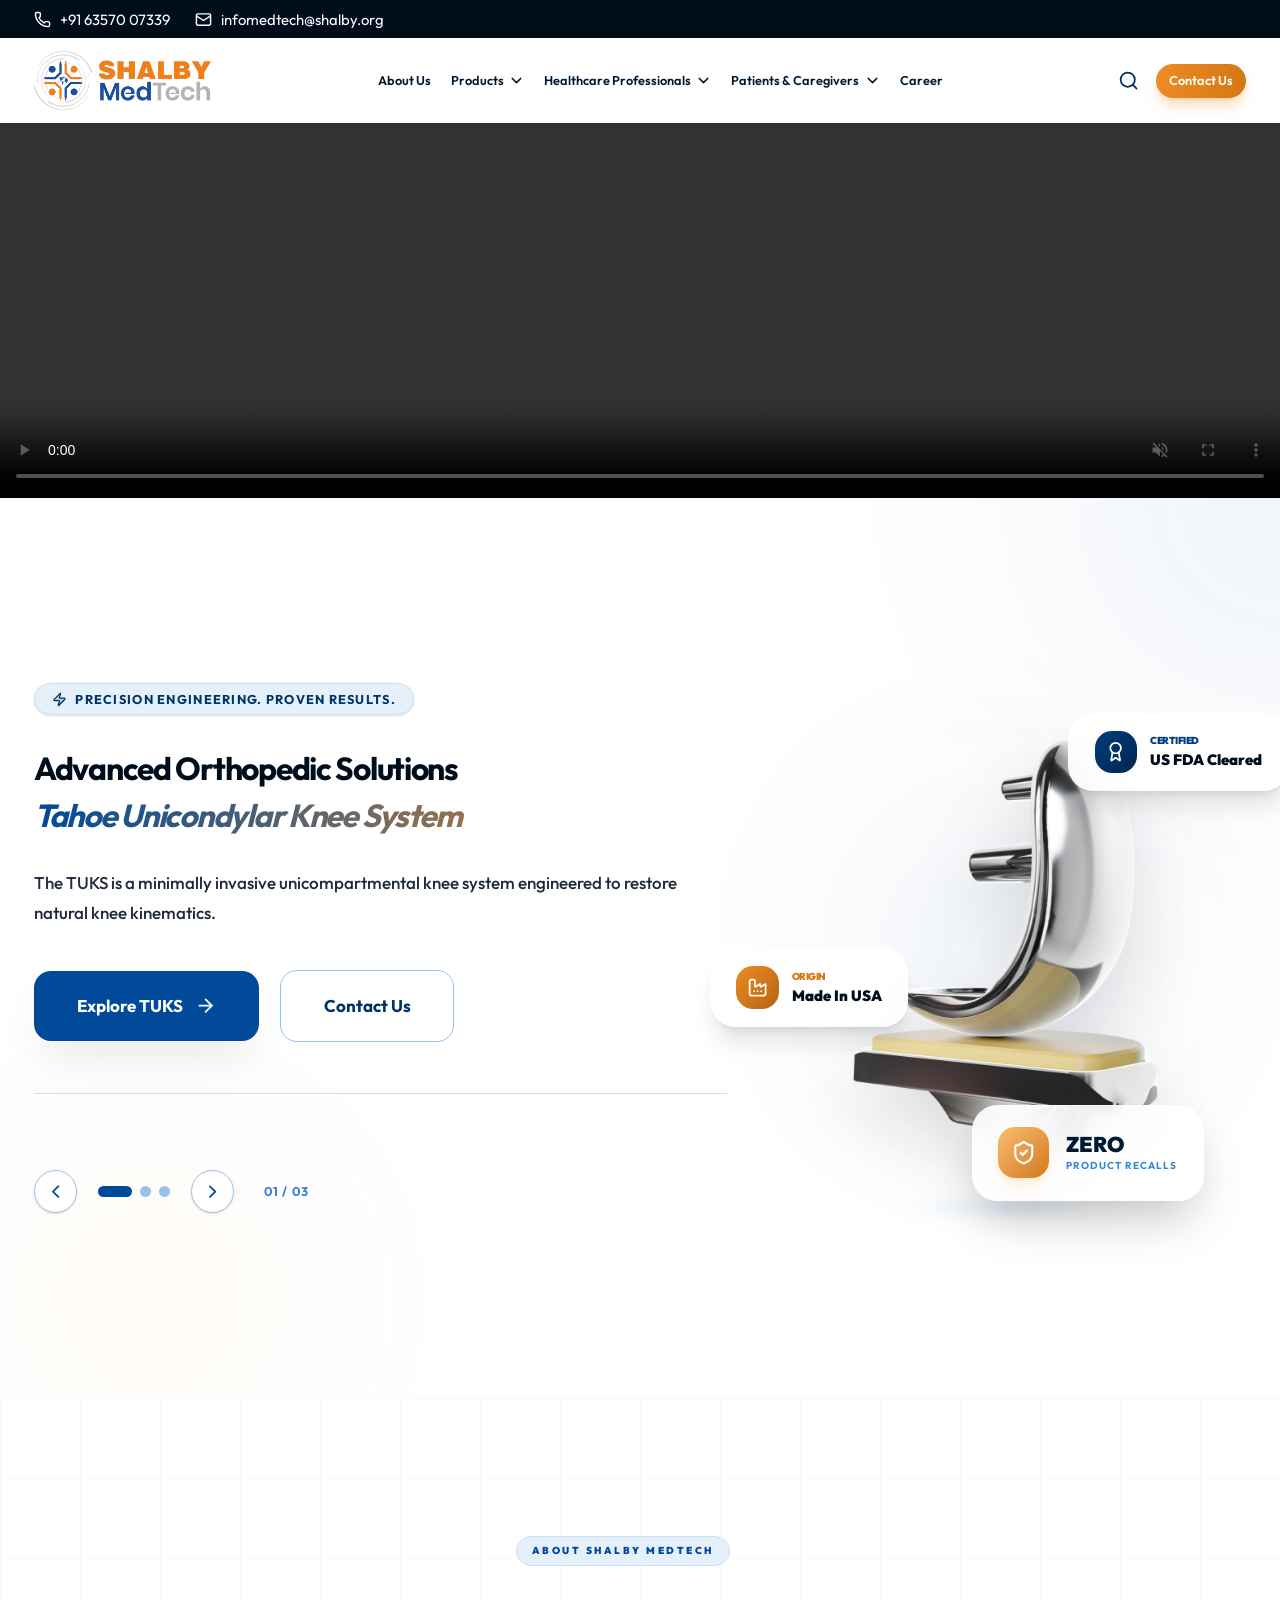
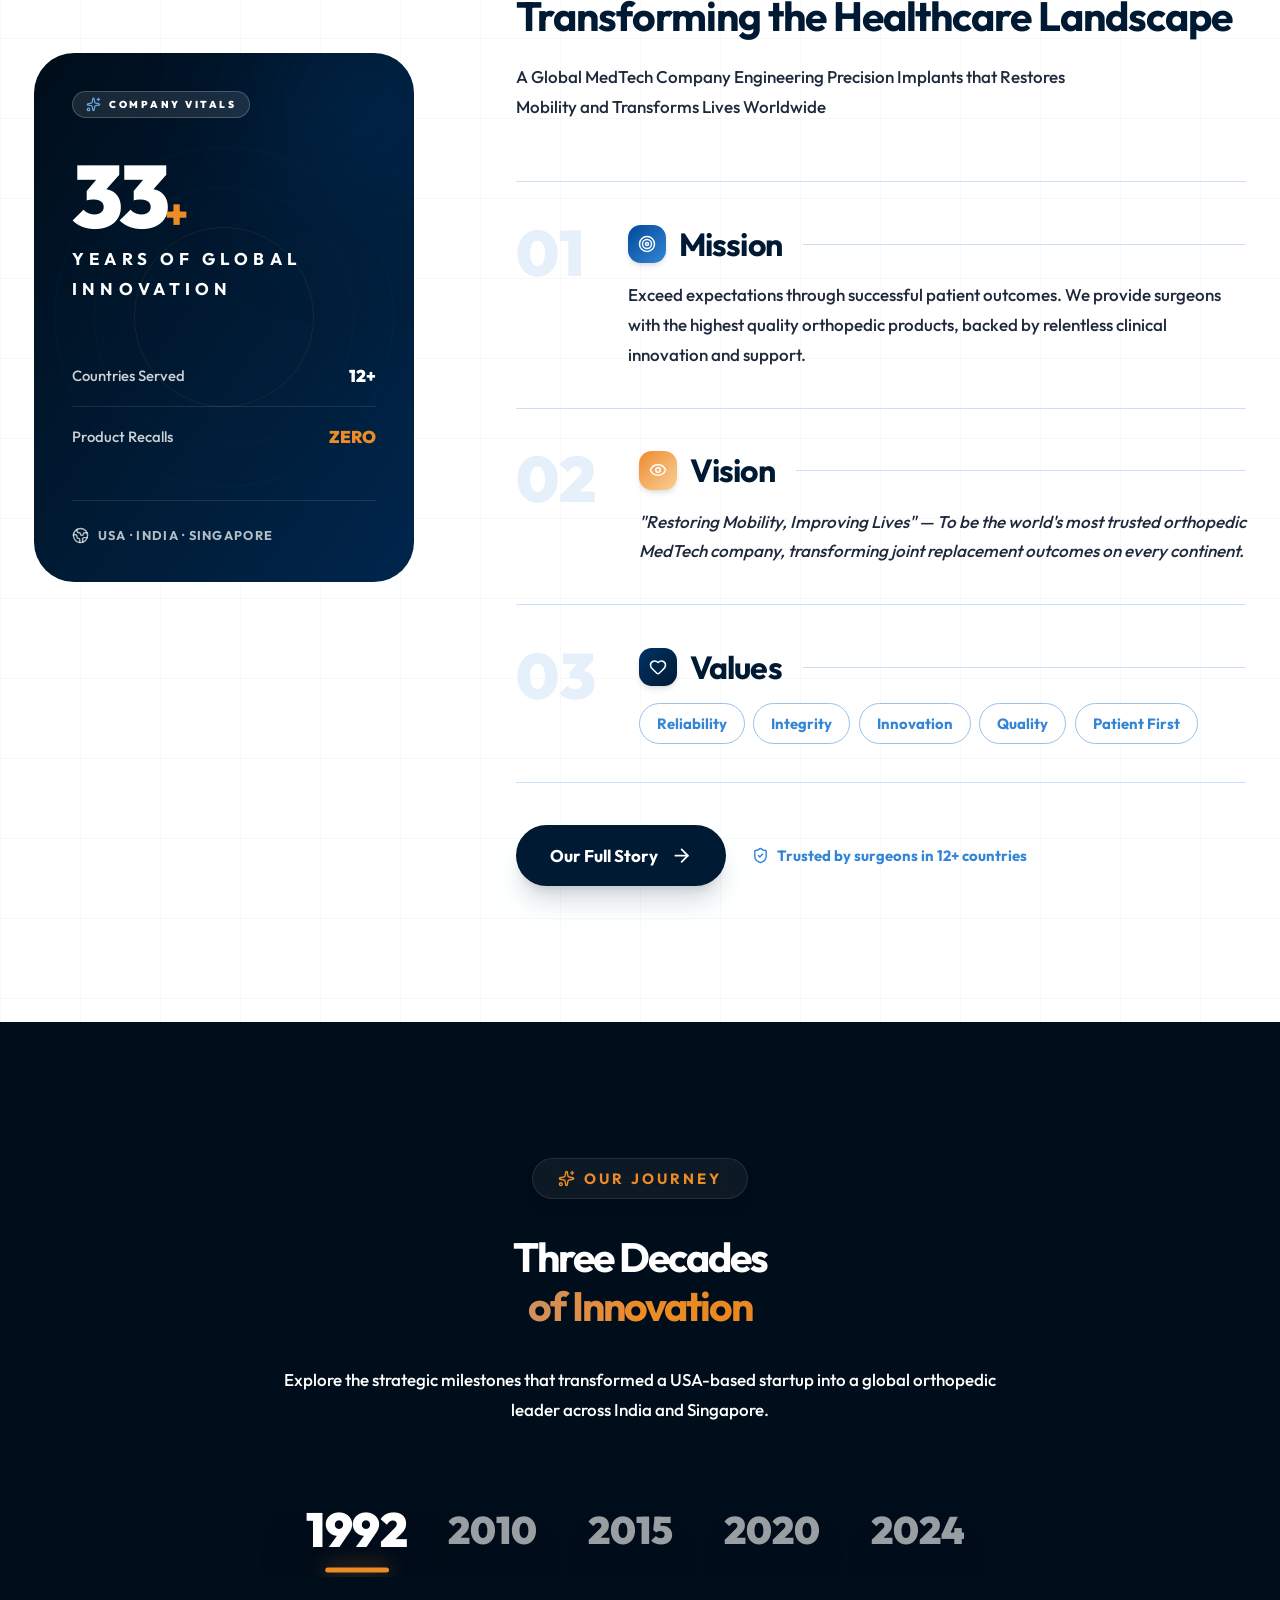
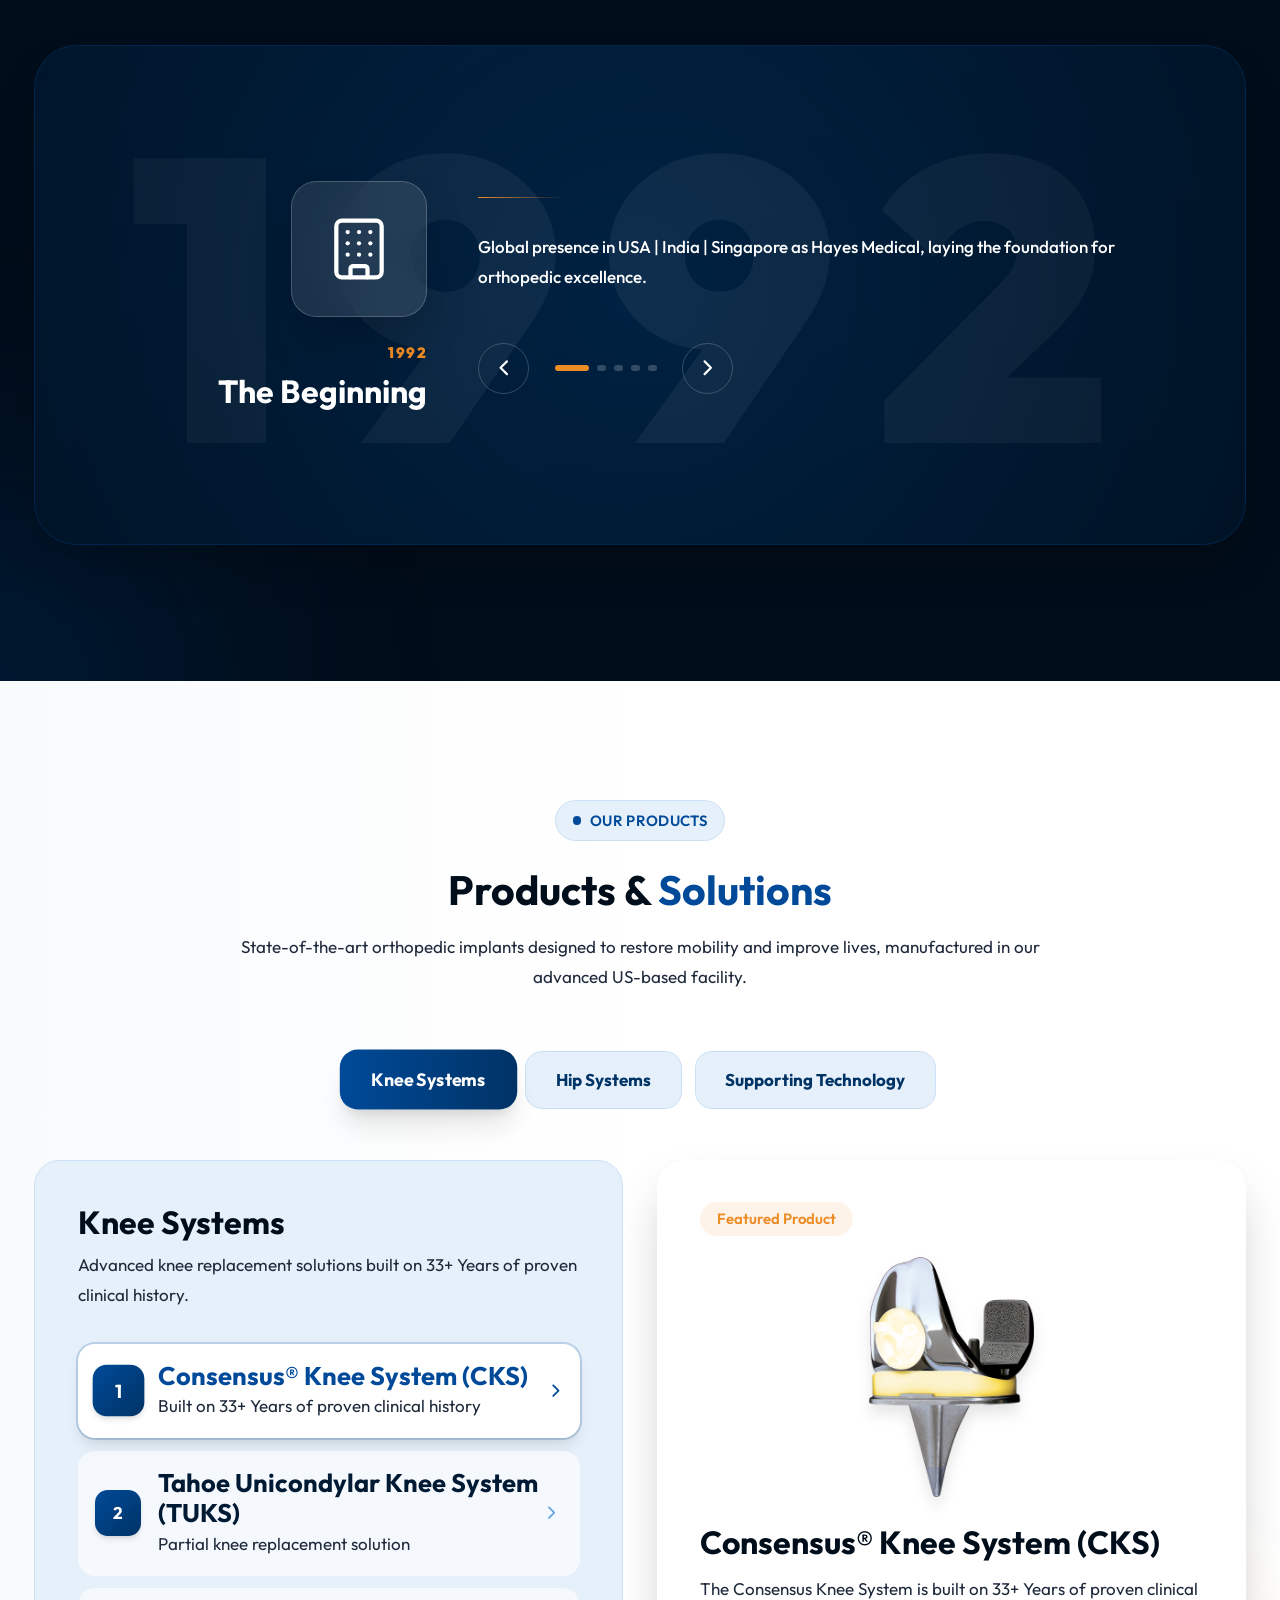
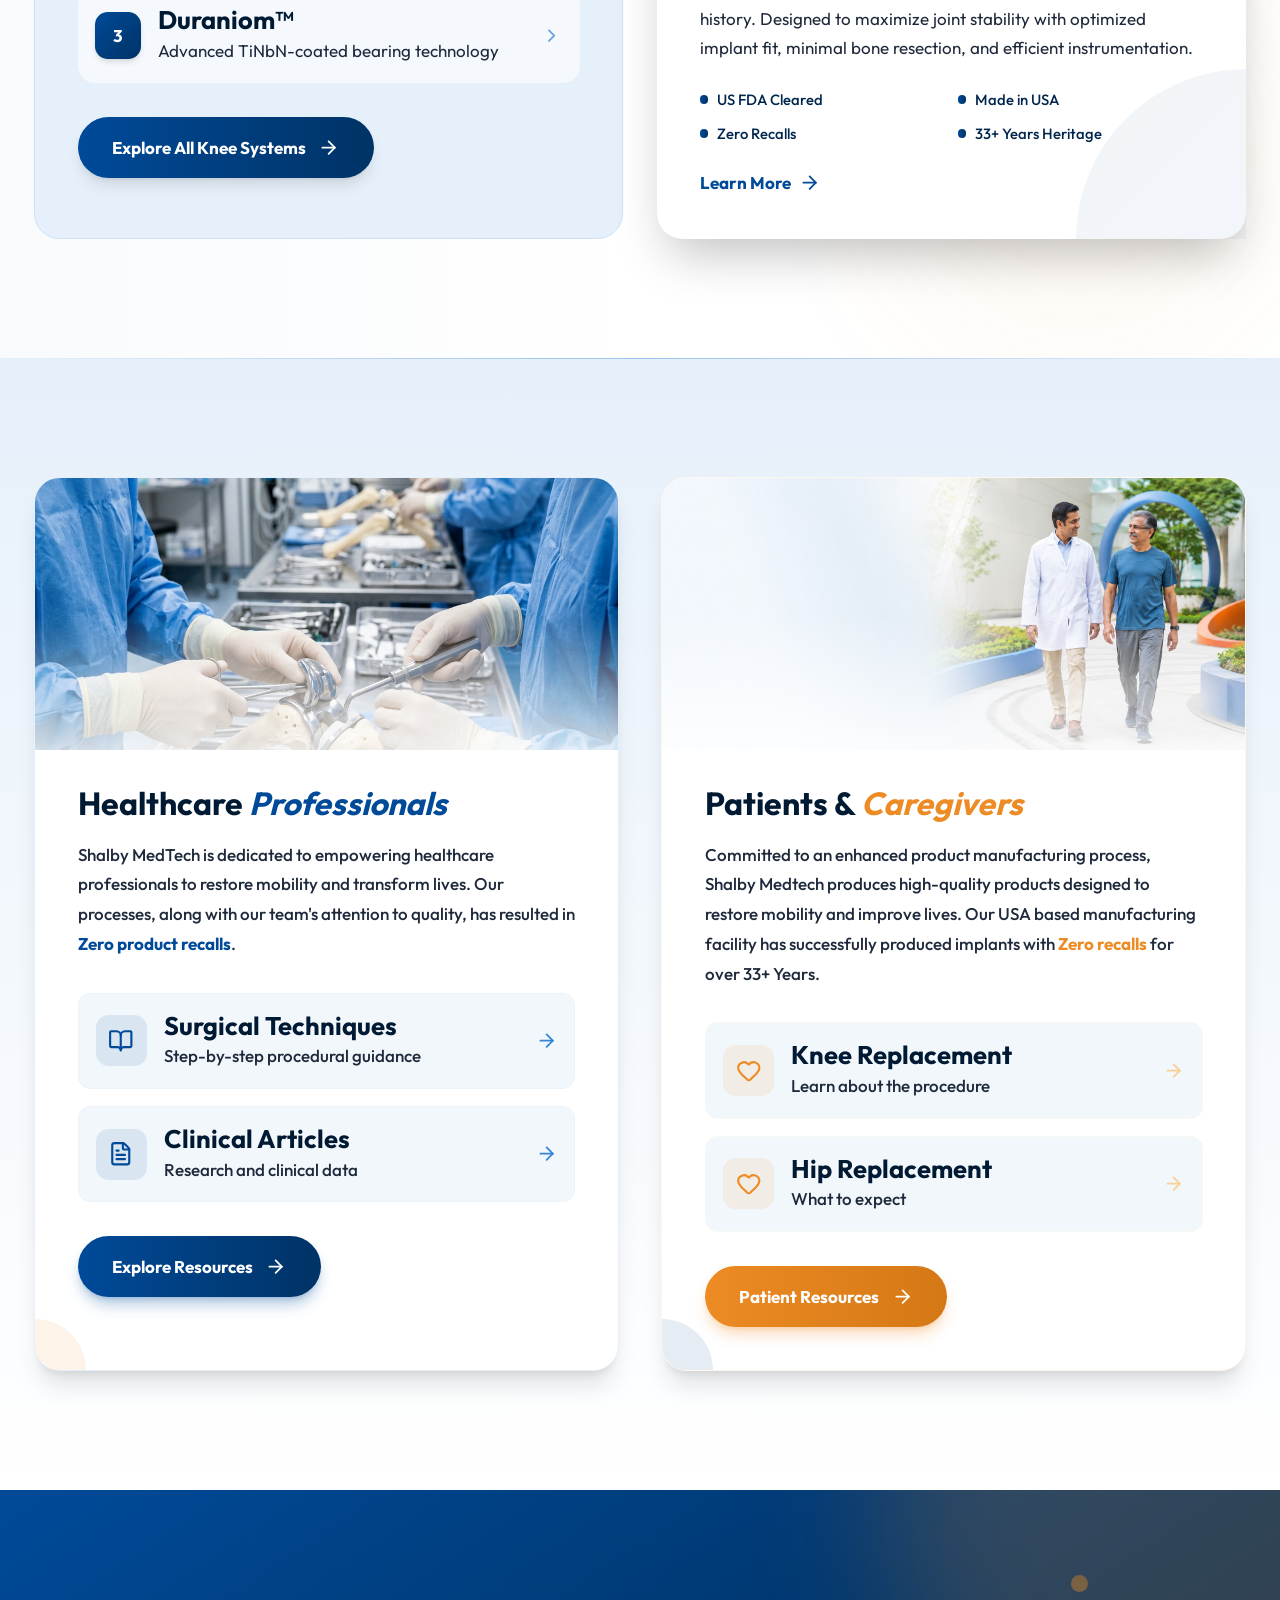
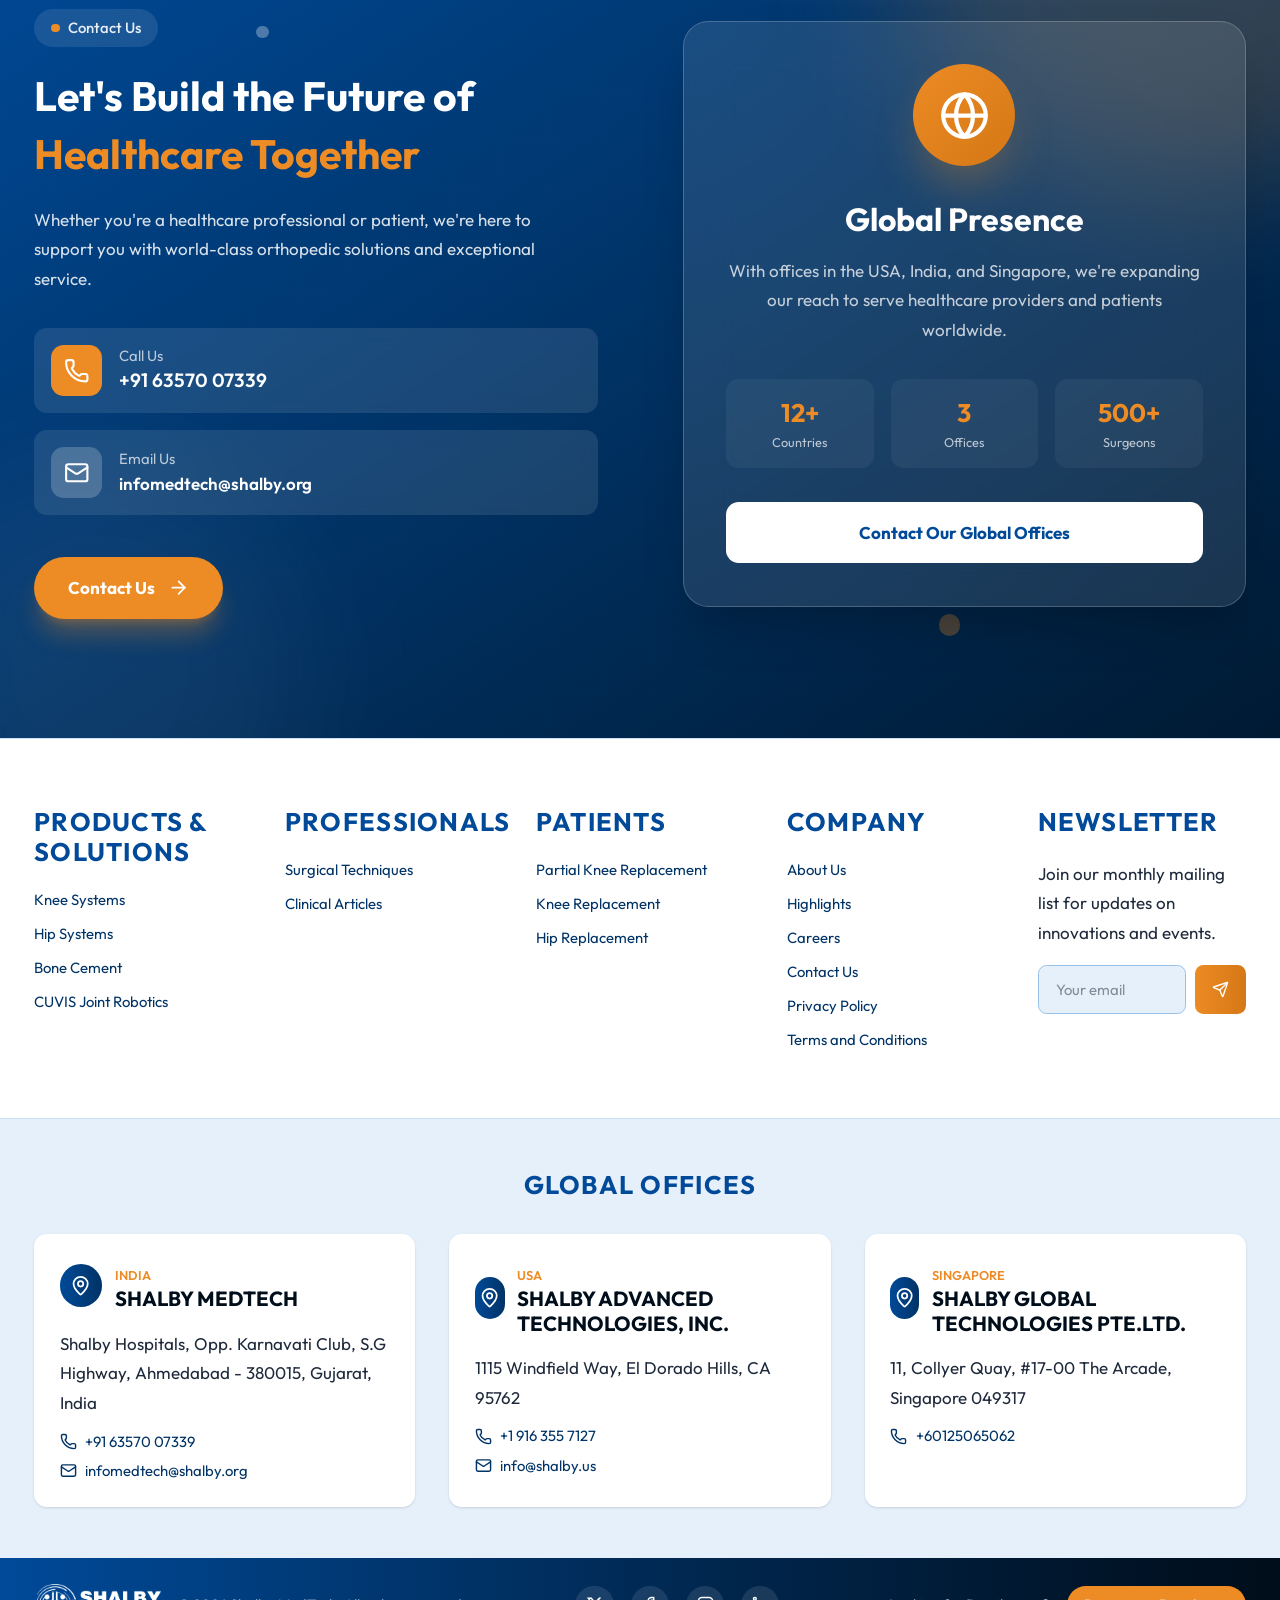
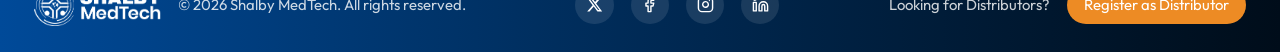
==== commit 407d796a: "T&C and Privacy Policy" ====
--- a/index.html
+++ b/index.html
@@ -133,8 +133,8 @@
       }
     }(window.location))
   </script>
-  <script type="module" crossorigin src="./assets/index-CVwS4zyS.js"></script>
-  <link rel="stylesheet" crossorigin href="./assets/index-CDY_rHiX.css">
+  <script type="module" crossorigin src="./assets/index-D1R5yhj_.js"></script>
+  <link rel="stylesheet" crossorigin href="./assets/index-CHSXAJSP.css">
 </head>
 
 <body>
--- a/assets/index-CHSXAJSP.css
+++ b/assets/index-CHSXAJSP.css
@@ -0,0 +1 @@
+@layer properties{@supports (((-webkit-hyphens:none)) and (not (margin-trim:inline))) or ((-moz-orient:inline) and (not (color:rgb(from red r g b)))){*,:before,:after,::backdrop{--tw-translate-x:0;--tw-translate-y:0;--tw-translate-z:0;--tw-scale-x:1;--tw-scale-y:1;--tw-scale-z:1;--tw-rotate-x:initial;--tw-rotate-y:initial;--tw-rotate-z:initial;--tw-skew-x:initial;--tw-skew-y:initial;--tw-scroll-snap-strictness:proximity;--tw-space-y-reverse:0;--tw-space-x-reverse:0;--tw-divide-y-reverse:0;--tw-border-style:solid;--tw-gradient-position:initial;--tw-gradient-from:#0000;--tw-gradient-via:#0000;--tw-gradient-to:#0000;--tw-gradient-stops:initial;--tw-gradient-via-stops:initial;--tw-gradient-from-position:0%;--tw-gradient-via-position:50%;--tw-gradient-to-position:100%;--tw-leading:initial;--tw-font-weight:initial;--tw-tracking:initial;--tw-ordinal:initial;--tw-slashed-zero:initial;--tw-numeric-figure:initial;--tw-numeric-spacing:initial;--tw-numeric-fraction:initial;--tw-shadow:0 0 #0000;--tw-shadow-color:initial;--tw-shadow-alpha:100%;--tw-inset-shadow:0 0 #0000;--tw-inset-shadow-color:initial;--tw-inset-shadow-alpha:100%;--tw-ring-color:initial;--tw-ring-shadow:0 0 #0000;--tw-inset-ring-color:initial;--tw-inset-ring-shadow:0 0 #0000;--tw-ring-inset:initial;--tw-ring-offset-width:0px;--tw-ring-offset-color:#fff;--tw-ring-offset-shadow:0 0 #0000;--tw-outline-style:solid;--tw-blur:initial;--tw-brightness:initial;--tw-contrast:initial;--tw-grayscale:initial;--tw-hue-rotate:initial;--tw-invert:initial;--tw-opacity:initial;--tw-saturate:initial;--tw-sepia:initial;--tw-drop-shadow:initial;--tw-drop-shadow-color:initial;--tw-drop-shadow-alpha:100%;--tw-drop-shadow-size:initial;--tw-backdrop-blur:initial;--tw-backdrop-brightness:initial;--tw-backdrop-contrast:initial;--tw-backdrop-grayscale:initial;--tw-backdrop-hue-rotate:initial;--tw-backdrop-invert:initial;--tw-backdrop-opacity:initial;--tw-backdrop-saturate:initial;--tw-backdrop-sepia:initial;--tw-duration:initial;--tw-ease:initial}}}@layer theme{:root,:host{--font-sans:"Outfit","Catamaran",sans-serif;--font-serif:ui-serif,Georgia,Cambria,"Times New Roman",Times,serif;--font-mono:ui-monospace,SFMono-Regular,Menlo,Monaco,Consolas,"Liberation Mono","Courier New",monospace;--color-red-500:oklch(63.7% .237 25.331);--color-orange-500:oklch(70.5% .213 47.604);--color-amber-500:oklch(76.9% .188 70.08);--color-amber-600:oklch(66.6% .179 58.318);--color-amber-900:oklch(41.4% .112 45.904);--color-amber-950:oklch(27.9% .077 45.635);--color-slate-50:oklch(98.4% .003 247.858);--color-slate-100:oklch(96.8% .007 247.896);--color-slate-200:oklch(92.9% .013 255.508);--color-slate-400:oklch(70.4% .04 256.788);--color-slate-500:oklch(55.4% .046 257.417);--color-slate-600:oklch(44.6% .043 257.281);--color-slate-700:oklch(37.2% .044 257.287);--color-slate-800:oklch(27.9% .041 260.031);--color-slate-900:oklch(20.8% .042 265.755);--color-slate-950:oklch(12.9% .042 264.695);--color-gray-50:#f8fafc;--color-gray-100:#f1f5f9;--color-gray-600:#475569;--color-gray-700:#334155;--color-gray-800:#1e293b;--color-black:#000;--color-white:#fff;--spacing:.25rem;--container-sm:24rem;--container-md:28rem;--container-lg:32rem;--container-xl:36rem;--container-2xl:42rem;--container-3xl:48rem;--container-4xl:56rem;--container-5xl:64rem;--container-7xl:80rem;--text-xs:.75rem;--text-xs--line-height:calc(1/.75);--text-sm:.875rem;--text-sm--line-height:calc(1.25/.875);--text-base:1rem;--text-base--line-height: 1.5 ;--text-lg:1.125rem;--text-lg--line-height:calc(1.75/1.125);--text-xl:1.25rem;--text-xl--line-height:calc(1.75/1.25);--text-2xl:1.5rem;--text-2xl--line-height:calc(2/1.5);--text-3xl:1.875rem;--text-3xl--line-height: 1.2 ;--text-4xl:2.25rem;--text-4xl--line-height:calc(2.5/2.25);--text-5xl:3rem;--text-5xl--line-height:1;--text-6xl:3.75rem;--text-6xl--line-height:1;--text-7xl:4.5rem;--text-7xl--line-height:1;--font-weight-light:300;--font-weight-medium:500;--font-weight-semibold:600;--font-weight-bold:700;--font-weight-extrabold:800;--font-weight-black:900;--tracking-tighter:-.05em;--tracking-tight:-.025em;--tracking-wide:.025em;--tracking-wider:.05em;--tracking-widest:.1em;--leading-tight:1.25;--leading-snug:1.375;--leading-relaxed:1.625;--radius-sm:.25rem;--radius-md:.375rem;--radius-lg:.5rem;--radius-xl:.75rem;--radius-2xl:1rem;--radius-3xl:1.5rem;--shadow-md:0 4px 6px -1px #0000001a,0 2px 4px -2px #0000001a;--shadow-lg:0 10px 15px -3px #0000001a,0 4px 6px -4px #0000001a;--shadow-xl:0 20px 25px -5px #0000001a,0 8px 10px -6px #0000001a;--drop-shadow-xs:0 1px 1px #0000000d;--drop-shadow-sm:0 1px 2px #00000026;--drop-shadow-md:0 3px 3px #0000001f;--drop-shadow-lg:0 4px 4px #00000026;--drop-shadow-xl:0 9px 7px #0000001a;--drop-shadow-2xl:0 25px 25px #00000026;--ease-out:cubic-bezier(0,0,.2,1);--ease-in-out:cubic-bezier(.4,0,.2,1);--animate-spin:spin 1s linear infinite;--animate-ping:ping 1s cubic-bezier(0,0,.2,1)infinite;--animate-pulse:pulse 2s cubic-bezier(.4,0,.6,1)infinite;--animate-bounce:bounce 1s infinite;--blur-sm:8px;--blur-md:12px;--blur-lg:16px;--blur-xl:24px;--blur-2xl:40px;--blur-3xl:64px;--aspect-video:16/9;--default-transition-duration:.15s;--default-transition-timing-function:cubic-bezier(.4,0,.2,1);--default-font-family:var(--font-sans);--default-mono-font-family:var(--font-mono);--color-primary:#004a99;--color-primary-light:#06c;--color-primary-50:#e6f0fa;--color-primary-100:#cce0f5;--color-primary-200:#99c2eb;--color-primary-300:#66a3e0;--color-primary-400:#3385d6;--color-primary-500:#004a99;--color-primary-600:#003d80;--color-primary-700:#036;--color-primary-800:#00264d;--color-primary-900:#001a33;--color-primary-950:#000d1a;--color-accent:#ed8b24;--color-accent-light:#f5a54a;--color-accent-50:#fef7ed;--color-accent-100:#fdefdb;--color-accent-200:#fbdfb7;--color-accent-300:#f9cf93;--color-accent-400:#f7bf6f;--color-accent-500:#ed8b24;--color-accent-600:#d47815;--color-accent-700:#b36512;--color-accent-800:#92520f;--color-accent-950:#4b2a08}}@layer base{*,:after,:before,::backdrop{box-sizing:border-box;border:0 solid;margin:0;padding:0}::file-selector-button{box-sizing:border-box;border:0 solid;margin:0;padding:0}html,:host{-webkit-text-size-adjust:100%;tab-size:4;line-height:1.5;font-family:var(--default-font-family,ui-sans-serif,system-ui,sans-serif,"Apple Color Emoji","Segoe UI Emoji","Segoe UI Symbol","Noto Color Emoji");font-feature-settings:var(--default-font-feature-settings,normal);font-variation-settings:var(--default-font-variation-settings,normal);-webkit-tap-highlight-color:transparent}hr{height:0;color:inherit;border-top-width:1px}abbr:where([title]){-webkit-text-decoration:underline dotted;text-decoration:underline dotted}h1,h2,h3,h4,h5,h6{font-size:inherit;font-weight:inherit}a{color:inherit;-webkit-text-decoration:inherit;text-decoration:inherit}b,strong{font-weight:bolder}code,kbd,samp,pre{font-family:var(--default-mono-font-family,ui-monospace,SFMono-Regular,Menlo,Monaco,Consolas,"Liberation Mono","Courier New",monospace);font-feature-settings:var(--default-mono-font-feature-settings,normal);font-variation-settings:var(--default-mono-font-variation-settings,normal);font-size:1em}small{font-size:80%}sub,sup{vertical-align:baseline;font-size:75%;line-height:0;position:relative}sub{bottom:-.25em}sup{top:-.5em}table{text-indent:0;border-color:inherit;border-collapse:collapse}:-moz-focusring{outline:auto}progress{vertical-align:baseline}summary{display:list-item}ol,ul,menu{list-style:none}img,svg,video,canvas,audio,iframe,embed,object{vertical-align:middle;display:block}img,video{max-width:100%;height:auto}button,input,select,optgroup,textarea{font:inherit;font-feature-settings:inherit;font-variation-settings:inherit;letter-spacing:inherit;color:inherit;opacity:1;background-color:#0000;border-radius:0}::file-selector-button{font:inherit;font-feature-settings:inherit;font-variation-settings:inherit;letter-spacing:inherit;color:inherit;opacity:1;background-color:#0000;border-radius:0}:where(select:is([multiple],[size])) optgroup{font-weight:bolder}:where(select:is([multiple],[size])) optgroup option{padding-inline-start:20px}::file-selector-button{margin-inline-end:4px}::placeholder{opacity:1}@supports (not ((-webkit-appearance:-apple-pay-button))) or (contain-intrinsic-size:1px){::placeholder{color:currentColor}@supports (color:color-mix(in lab,red,red)){::placeholder{color:color-mix(in oklab,currentcolor 50%,transparent)}}}textarea{resize:vertical}::-webkit-search-decoration{-webkit-appearance:none}::-webkit-date-and-time-value{min-height:1lh;text-align:inherit}::-webkit-datetime-edit{display:inline-flex}::-webkit-datetime-edit-fields-wrapper{padding:0}::-webkit-datetime-edit{padding-block:0}::-webkit-datetime-edit-year-field{padding-block:0}::-webkit-datetime-edit-month-field{padding-block:0}::-webkit-datetime-edit-day-field{padding-block:0}::-webkit-datetime-edit-hour-field{padding-block:0}::-webkit-datetime-edit-minute-field{padding-block:0}::-webkit-datetime-edit-second-field{padding-block:0}::-webkit-datetime-edit-millisecond-field{padding-block:0}::-webkit-datetime-edit-meridiem-field{padding-block:0}::-webkit-calendar-picker-indicator{line-height:1}:-moz-ui-invalid{box-shadow:none}button,input:where([type=button],[type=reset],[type=submit]){appearance:button}::file-selector-button{appearance:button}::-webkit-inner-spin-button{height:auto}::-webkit-outer-spin-button{height:auto}[hidden]:where(:not([hidden=until-found])){display:none!important}}@layer components;@layer utilities{.pointer-events-auto{pointer-events:auto}.pointer-events-none{pointer-events:none}.collapse{visibility:collapse}.invisible{visibility:hidden}.visible{visibility:visible}.absolute{position:absolute}.fixed{position:fixed}.relative{position:relative}.static{position:static}.sticky{position:sticky}.-inset-2{inset:calc(var(--spacing)*-2)}.-inset-4{inset:calc(var(--spacing)*-4)}.inset-0{inset:calc(var(--spacing)*0)}.inset-10{inset:calc(var(--spacing)*10)}.inset-x-0{inset-inline:calc(var(--spacing)*0)}.inset-y-0{inset-block:calc(var(--spacing)*0)}.-top-4{top:calc(var(--spacing)*-4)}.-top-6{top:calc(var(--spacing)*-6)}.-top-10{top:calc(var(--spacing)*-10)}.-top-24{top:calc(var(--spacing)*-24)}.-top-48{top:calc(var(--spacing)*-48)}.top-0{top:calc(var(--spacing)*0)}.top-1{top:calc(var(--spacing)*1)}.top-1\/2{top:50%}.top-4{top:calc(var(--spacing)*4)}.top-5{top:calc(var(--spacing)*5)}.top-6{top:calc(var(--spacing)*6)}.top-8{top:calc(var(--spacing)*8)}.top-10{top:calc(var(--spacing)*10)}.top-16{top:calc(var(--spacing)*16)}.top-20{top:calc(var(--spacing)*20)}.top-28{top:calc(var(--spacing)*28)}.top-32{top:calc(var(--spacing)*32)}.top-\[-10\%\]{top:-10%}.top-full{top:100%}.-right-4{right:calc(var(--spacing)*-4)}.-right-6{right:calc(var(--spacing)*-6)}.-right-8{right:calc(var(--spacing)*-8)}.-right-10{right:calc(var(--spacing)*-10)}.-right-20{right:calc(var(--spacing)*-20)}.-right-24{right:calc(var(--spacing)*-24)}.-right-48{right:calc(var(--spacing)*-48)}.right-0{right:calc(var(--spacing)*0)}.right-1\/4{right:25%}.right-4{right:calc(var(--spacing)*4)}.right-6{right:calc(var(--spacing)*6)}.right-8{right:calc(var(--spacing)*8)}.right-20{right:calc(var(--spacing)*20)}.right-\[-10\%\]{right:-10%}.right-\[15\%\]{right:15%}.right-\[25\%\]{right:25%}.-bottom-3{bottom:calc(var(--spacing)*-3)}.-bottom-4{bottom:calc(var(--spacing)*-4)}.-bottom-6{bottom:calc(var(--spacing)*-6)}.-bottom-7{bottom:calc(var(--spacing)*-7)}.-bottom-8{bottom:calc(var(--spacing)*-8)}.-bottom-10{bottom:calc(var(--spacing)*-10)}.-bottom-12{bottom:calc(var(--spacing)*-12)}.-bottom-20{bottom:calc(var(--spacing)*-20)}.-bottom-48{bottom:calc(var(--spacing)*-48)}.bottom-0{bottom:calc(var(--spacing)*0)}.bottom-8{bottom:calc(var(--spacing)*8)}.bottom-20{bottom:calc(var(--spacing)*20)}.bottom-24{bottom:calc(var(--spacing)*24)}.bottom-\[-10\%\]{bottom:-10%}.-left-4{left:calc(var(--spacing)*-4)}.-left-6{left:calc(var(--spacing)*-6)}.-left-10{left:calc(var(--spacing)*-10)}.-left-12{left:calc(var(--spacing)*-12)}.-left-48{left:calc(var(--spacing)*-48)}.-left-\[37px\]{left:-37px}.left-0{left:calc(var(--spacing)*0)}.left-1\/2{left:50%}.left-4{left:calc(var(--spacing)*4)}.left-6{left:calc(var(--spacing)*6)}.left-8{left:calc(var(--spacing)*8)}.left-10{left:calc(var(--spacing)*10)}.left-20{left:calc(var(--spacing)*20)}.left-\[-10\%\]{left:-10%}.left-\[20\%\]{left:20%}.-z-10{z-index:-10}.z-0{z-index:0}.z-10{z-index:10}.z-20{z-index:20}.z-30{z-index:30}.z-40{z-index:40}.z-50{z-index:50}.z-100{z-index:100}.order-1{order:1}.order-2{order:2}.container{width:100%}@media(min-width:40rem){.container{max-width:40rem}}@media(min-width:48rem){.container{max-width:48rem}}@media(min-width:64rem){.container{max-width:64rem}}@media(min-width:80rem){.container{max-width:80rem}}@media(min-width:96rem){.container{max-width:96rem}}.-mx-8{margin-inline:calc(var(--spacing)*-8)}.mx-auto{margin-inline:auto}.-mt-8{margin-top:calc(var(--spacing)*-8)}.-mt-12{margin-top:calc(var(--spacing)*-12)}.-mt-16{margin-top:calc(var(--spacing)*-16)}.mt-0\.5{margin-top:calc(var(--spacing)*.5)}.mt-1{margin-top:calc(var(--spacing)*1)}.mt-2{margin-top:calc(var(--spacing)*2)}.mt-3{margin-top:calc(var(--spacing)*3)}.mt-4{margin-top:calc(var(--spacing)*4)}.mt-6{margin-top:calc(var(--spacing)*6)}.mt-8{margin-top:calc(var(--spacing)*8)}.mt-10{margin-top:calc(var(--spacing)*10)}.mt-12{margin-top:calc(var(--spacing)*12)}.mt-16{margin-top:calc(var(--spacing)*16)}.mt-auto{margin-top:auto}.-mr-12{margin-right:calc(var(--spacing)*-12)}.-mr-16{margin-right:calc(var(--spacing)*-16)}.mr-0{margin-right:calc(var(--spacing)*0)}.mr-4{margin-right:calc(var(--spacing)*4)}.mb-0\.5{margin-bottom:calc(var(--spacing)*.5)}.mb-1{margin-bottom:calc(var(--spacing)*1)}.mb-2{margin-bottom:calc(var(--spacing)*2)}.mb-3{margin-bottom:calc(var(--spacing)*3)}.mb-4{margin-bottom:calc(var(--spacing)*4)}.mb-5{margin-bottom:calc(var(--spacing)*5)}.mb-6{margin-bottom:calc(var(--spacing)*6)}.mb-8{margin-bottom:calc(var(--spacing)*8)}.mb-10{margin-bottom:calc(var(--spacing)*10)}.mb-12{margin-bottom:calc(var(--spacing)*12)}.mb-14{margin-bottom:calc(var(--spacing)*14)}.mb-16{margin-bottom:calc(var(--spacing)*16)}.mb-20{margin-bottom:calc(var(--spacing)*20)}.mb-24{margin-bottom:calc(var(--spacing)*24)}.-ml-5{margin-left:calc(var(--spacing)*-5)}.ml-1{margin-left:calc(var(--spacing)*1)}.ml-2{margin-left:calc(var(--spacing)*2)}.ml-4{margin-left:calc(var(--spacing)*4)}.ml-auto{margin-left:auto}.line-clamp-1{-webkit-line-clamp:1;-webkit-box-orient:vertical;display:-webkit-box;overflow:hidden}.line-clamp-3{-webkit-line-clamp:3;-webkit-box-orient:vertical;display:-webkit-box;overflow:hidden}.block{display:block}.contents{display:contents}.flex{display:flex}.grid{display:grid}.hidden{display:none}.inline{display:inline}.inline-block{display:inline-block}.inline-flex{display:inline-flex}.table{display:table}.aspect-3\/2{aspect-ratio:3/2}.aspect-4\/3{aspect-ratio:4/3}.aspect-\[1366\/400\]{aspect-ratio:1366/400}.aspect-square{aspect-ratio:1}.aspect-video{aspect-ratio:var(--aspect-video)}.h-0\.5{height:calc(var(--spacing)*.5)}.h-1{height:calc(var(--spacing)*1)}.h-1\.5{height:calc(var(--spacing)*1.5)}.h-2{height:calc(var(--spacing)*2)}.h-2\.5{height:calc(var(--spacing)*2.5)}.h-3{height:calc(var(--spacing)*3)}.h-3\.5{height:calc(var(--spacing)*3.5)}.h-4{height:calc(var(--spacing)*4)}.h-4\.5{height:calc(var(--spacing)*4.5)}.h-5{height:calc(var(--spacing)*5)}.h-6{height:calc(var(--spacing)*6)}.h-7{height:calc(var(--spacing)*7)}.h-8{height:calc(var(--spacing)*8)}.h-9{height:calc(var(--spacing)*9)}.h-10{height:calc(var(--spacing)*10)}.h-11{height:calc(var(--spacing)*11)}.h-12{height:calc(var(--spacing)*12)}.h-14{height:calc(var(--spacing)*14)}.h-16{height:calc(var(--spacing)*16)}.h-20{height:calc(var(--spacing)*20)}.h-24{height:calc(var(--spacing)*24)}.h-27{height:calc(var(--spacing)*27)}.h-28{height:calc(var(--spacing)*28)}.h-32{height:calc(var(--spacing)*32)}.h-40{height:calc(var(--spacing)*40)}.h-48{height:calc(var(--spacing)*48)}.h-56{height:calc(var(--spacing)*56)}.h-64{height:calc(var(--spacing)*64)}.h-80{height:calc(var(--spacing)*80)}.h-96{height:calc(var(--spacing)*96)}.h-\[18px\]{height:18px}.h-\[50\%\]{height:50%}.h-\[60\%\]{height:60%}.h-\[110\%\]{height:110%}.h-\[120\%\]{height:120%}.h-\[140\%\]{height:140%}.h-\[180px\]{height:180px}.h-\[260px\]{height:260px}.h-\[300px\]{height:300px}.h-\[300vh\]{height:300vh}.h-\[340px\]{height:340px}.h-\[350px\]{height:350px}.h-\[400px\]{height:400px}.h-\[500px\]{height:500px}.h-\[600px\]{height:600px}.h-\[700px\]{height:700px}.h-\[800px\]{height:800px}.h-\[900px\]{height:900px}.h-\[1000px\]{height:1000px}.h-\[1100px\]{height:1100px}.h-\[calc\(100vh-64px\)\]{height:calc(100vh - 64px)}.h-auto{height:auto}.h-full{height:100%}.h-px{height:1px}.max-h-0{max-height:calc(var(--spacing)*0)}.max-h-12{max-height:calc(var(--spacing)*12)}.max-h-\[60vh\]{max-height:60vh}.max-h-\[240px\]{max-height:240px}.max-h-\[260px\]{max-height:260px}.max-h-\[400px\]{max-height:400px}.max-h-\[780px\]{max-height:780px}.max-h-\[1000px\]{max-height:1000px}.max-h-\[calc\(100vh-280px\)\]{max-height:calc(100vh - 280px)}.max-h-full{max-height:100%}.min-h-\[180px\]{min-height:180px}.min-h-\[220px\]{min-height:220px}.min-h-\[400px\]{min-height:400px}.min-h-\[500px\]{min-height:500px}.min-h-\[600px\]{min-height:600px}.min-h-screen{min-height:100vh}.w-0{width:calc(var(--spacing)*0)}.w-1\.5{width:calc(var(--spacing)*1.5)}.w-1\/2{width:50%}.w-2{width:calc(var(--spacing)*2)}.w-2\.5{width:calc(var(--spacing)*2.5)}.w-3{width:calc(var(--spacing)*3)}.w-3\.5{width:calc(var(--spacing)*3.5)}.w-4{width:calc(var(--spacing)*4)}.w-5{width:calc(var(--spacing)*5)}.w-6{width:calc(var(--spacing)*6)}.w-7{width:calc(var(--spacing)*7)}.w-8{width:calc(var(--spacing)*8)}.w-9{width:calc(var(--spacing)*9)}.w-10{width:calc(var(--spacing)*10)}.w-11{width:calc(var(--spacing)*11)}.w-12{width:calc(var(--spacing)*12)}.w-14{width:calc(var(--spacing)*14)}.w-16{width:calc(var(--spacing)*16)}.w-20{width:calc(var(--spacing)*20)}.w-24{width:calc(var(--spacing)*24)}.w-28{width:calc(var(--spacing)*28)}.w-32{width:calc(var(--spacing)*32)}.w-40{width:calc(var(--spacing)*40)}.w-48{width:calc(var(--spacing)*48)}.w-64{width:calc(var(--spacing)*64)}.w-80{width:calc(var(--spacing)*80)}.w-96{width:calc(var(--spacing)*96)}.w-\[18px\]{width:18px}.w-\[40\%\]{width:40%}.w-\[50\%\]{width:50%}.w-\[60\%\]{width:60%}.w-\[85\%\]{width:85%}.w-\[110\%\]{width:110%}.w-\[120\%\]{width:120%}.w-\[140\%\]{width:140%}.w-\[180px\]{width:180px}.w-\[260px\]{width:260px}.w-\[340px\]{width:340px}.w-\[350px\]{width:350px}.w-\[400px\]{width:400px}.w-\[500px\]{width:500px}.w-\[600px\]{width:600px}.w-\[700px\]{width:700px}.w-\[800px\]{width:800px}.w-\[900px\]{width:900px}.w-\[1000px\]{width:1000px}.w-\[1100px\]{width:1100px}.w-auto{width:auto}.w-full{width:100%}.max-w-2xl{max-width:var(--container-2xl)}.max-w-3xl{max-width:var(--container-3xl)}.max-w-4xl{max-width:var(--container-4xl)}.max-w-5xl{max-width:var(--container-5xl)}.max-w-7xl{max-width:var(--container-7xl)}.max-w-\[95\%\]{max-width:95%}.max-w-\[160px\]{max-width:160px}.max-w-\[200px\]{max-width:200px}.max-w-\[240px\]{max-width:240px}.max-w-\[340px\]{max-width:340px}.max-w-\[480px\]{max-width:480px}.max-w-\[500px\]{max-width:500px}.max-w-\[550px\]{max-width:550px}.max-w-\[560px\]{max-width:560px}.max-w-\[600px\]{max-width:600px}.max-w-\[1920px\]{max-width:1920px}.max-w-full{max-width:100%}.max-w-lg{max-width:var(--container-lg)}.max-w-md{max-width:var(--container-md)}.max-w-sm{max-width:var(--container-sm)}.max-w-xl{max-width:var(--container-xl)}.min-w-0{min-width:calc(var(--spacing)*0)}.min-w-\[24px\]{min-width:24px}.min-w-\[300px\]{min-width:300px}.min-w-\[800px\]{min-width:800px}.flex-1{flex:1}.shrink-0{flex-shrink:0}.border-collapse{border-collapse:collapse}.origin-bottom{transform-origin:bottom}.origin-left{transform-origin:0}.origin-right{transform-origin:100%}.origin-top{transform-origin:top}.-translate-x-1\/2{--tw-translate-x: -50% ;translate:var(--tw-translate-x)var(--tw-translate-y)}.-translate-x-1\/3{--tw-translate-x:calc(calc(1/3*100%)*-1);translate:var(--tw-translate-x)var(--tw-translate-y)}.-translate-x-1\/4{--tw-translate-x: -25% ;translate:var(--tw-translate-x)var(--tw-translate-y)}.-translate-x-10{--tw-translate-x:calc(var(--spacing)*-10);translate:var(--tw-translate-x)var(--tw-translate-y)}.-translate-x-12{--tw-translate-x:calc(var(--spacing)*-12);translate:var(--tw-translate-x)var(--tw-translate-y)}.translate-x-0{--tw-translate-x:calc(var(--spacing)*0);translate:var(--tw-translate-x)var(--tw-translate-y)}.translate-x-1{--tw-translate-x:calc(var(--spacing)*1);translate:var(--tw-translate-x)var(--tw-translate-y)}.translate-x-1\/2{--tw-translate-x: 50% ;translate:var(--tw-translate-x)var(--tw-translate-y)}.translate-x-1\/3{--tw-translate-x:calc(1/3*100%);translate:var(--tw-translate-x)var(--tw-translate-y)}.translate-x-1\/4{--tw-translate-x: 25% ;translate:var(--tw-translate-x)var(--tw-translate-y)}.translate-x-10{--tw-translate-x:calc(var(--spacing)*10);translate:var(--tw-translate-x)var(--tw-translate-y)}.translate-x-12{--tw-translate-x:calc(var(--spacing)*12);translate:var(--tw-translate-x)var(--tw-translate-y)}.translate-x-20{--tw-translate-x:calc(var(--spacing)*20);translate:var(--tw-translate-x)var(--tw-translate-y)}.translate-x-full{--tw-translate-x:100%;translate:var(--tw-translate-x)var(--tw-translate-y)}.-translate-y-1\/2{--tw-translate-y: -50% ;translate:var(--tw-translate-x)var(--tw-translate-y)}.-translate-y-1\/4{--tw-translate-y: -25% ;translate:var(--tw-translate-x)var(--tw-translate-y)}.-translate-y-full{--tw-translate-y:-100%;translate:var(--tw-translate-x)var(--tw-translate-y)}.translate-y-0{--tw-translate-y:calc(var(--spacing)*0);translate:var(--tw-translate-x)var(--tw-translate-y)}.translate-y-1\/2{--tw-translate-y: 50% ;translate:var(--tw-translate-x)var(--tw-translate-y)}.translate-y-1\/3{--tw-translate-y:calc(1/3*100%);translate:var(--tw-translate-x)var(--tw-translate-y)}.translate-y-1\/4{--tw-translate-y: 25% ;translate:var(--tw-translate-x)var(--tw-translate-y)}.translate-y-2{--tw-translate-y:calc(var(--spacing)*2);translate:var(--tw-translate-x)var(--tw-translate-y)}.translate-y-4{--tw-translate-y:calc(var(--spacing)*4);translate:var(--tw-translate-x)var(--tw-translate-y)}.translate-y-10{--tw-translate-y:calc(var(--spacing)*10);translate:var(--tw-translate-x)var(--tw-translate-y)}.translate-y-12{--tw-translate-y:calc(var(--spacing)*12);translate:var(--tw-translate-x)var(--tw-translate-y)}.translate-y-16{--tw-translate-y:calc(var(--spacing)*16);translate:var(--tw-translate-x)var(--tw-translate-y)}.translate-y-20{--tw-translate-y:calc(var(--spacing)*20);translate:var(--tw-translate-x)var(--tw-translate-y)}.scale-75{--tw-scale-x:75%;--tw-scale-y:75%;--tw-scale-z:75%;scale:var(--tw-scale-x)var(--tw-scale-y)}.scale-95{--tw-scale-x:95%;--tw-scale-y:95%;--tw-scale-z:95%;scale:var(--tw-scale-x)var(--tw-scale-y)}.scale-98{--tw-scale-x:98%;--tw-scale-y:98%;--tw-scale-z:98%;scale:var(--tw-scale-x)var(--tw-scale-y)}.scale-100{--tw-scale-x:100%;--tw-scale-y:100%;--tw-scale-z:100%;scale:var(--tw-scale-x)var(--tw-scale-y)}.scale-105{--tw-scale-x:105%;--tw-scale-y:105%;--tw-scale-z:105%;scale:var(--tw-scale-x)var(--tw-scale-y)}.scale-110{--tw-scale-x:110%;--tw-scale-y:110%;--tw-scale-z:110%;scale:var(--tw-scale-x)var(--tw-scale-y)}.scale-125{--tw-scale-x:125%;--tw-scale-y:125%;--tw-scale-z:125%;scale:var(--tw-scale-x)var(--tw-scale-y)}.-rotate-90{rotate:-90deg}.rotate-0{rotate:none}.rotate-2{rotate:2deg}.rotate-3{rotate:3deg}.rotate-6{rotate:6deg}.rotate-12{rotate:12deg}.rotate-180{rotate:180deg}.transform{transform:var(--tw-rotate-x,)var(--tw-rotate-y,)var(--tw-rotate-z,)var(--tw-skew-x,)var(--tw-skew-y,)}.animate-bounce{animation:var(--animate-bounce)}.animate-ping{animation:var(--animate-ping)}.animate-pulse{animation:var(--animate-pulse)}.animate-spin{animation:var(--animate-spin)}.cursor-default{cursor:default}.cursor-pointer{cursor:pointer}.resize{resize:both}.resize-none{resize:none}.snap-x{scroll-snap-type:x var(--tw-scroll-snap-strictness)}.snap-mandatory{--tw-scroll-snap-strictness:mandatory}.snap-center{scroll-snap-align:center}.scroll-mt-24{scroll-margin-top:calc(var(--spacing)*24)}.scroll-mt-28{scroll-margin-top:calc(var(--spacing)*28)}.appearance-none{appearance:none}.grid-cols-1{grid-template-columns:repeat(1,minmax(0,1fr))}.grid-cols-2{grid-template-columns:repeat(2,minmax(0,1fr))}.grid-cols-3{grid-template-columns:repeat(3,minmax(0,1fr))}.flex-col{flex-direction:column}.flex-nowrap{flex-wrap:nowrap}.flex-wrap{flex-wrap:wrap}.items-baseline{align-items:baseline}.items-center{align-items:center}.items-end{align-items:flex-end}.items-start{align-items:flex-start}.justify-around{justify-content:space-around}.justify-between{justify-content:space-between}.justify-center{justify-content:center}.justify-end{justify-content:flex-end}.justify-start{justify-content:flex-start}.gap-0\.5{gap:calc(var(--spacing)*.5)}.gap-1{gap:calc(var(--spacing)*1)}.gap-1\.5{gap:calc(var(--spacing)*1.5)}.gap-2{gap:calc(var(--spacing)*2)}.gap-2\.5{gap:calc(var(--spacing)*2.5)}.gap-3{gap:calc(var(--spacing)*3)}.gap-4{gap:calc(var(--spacing)*4)}.gap-5{gap:calc(var(--spacing)*5)}.gap-6{gap:calc(var(--spacing)*6)}.gap-8{gap:calc(var(--spacing)*8)}.gap-10{gap:calc(var(--spacing)*10)}.gap-12{gap:calc(var(--spacing)*12)}.gap-16{gap:calc(var(--spacing)*16)}.gap-20{gap:calc(var(--spacing)*20)}.gap-24{gap:calc(var(--spacing)*24)}:where(.space-y-0>:not(:last-child)){--tw-space-y-reverse:0;margin-block-start:calc(calc(var(--spacing)*0)*var(--tw-space-y-reverse));margin-block-end:calc(calc(var(--spacing)*0)*calc(1 - var(--tw-space-y-reverse)))}:where(.space-y-1>:not(:last-child)){--tw-space-y-reverse:0;margin-block-start:calc(calc(var(--spacing)*1)*var(--tw-space-y-reverse));margin-block-end:calc(calc(var(--spacing)*1)*calc(1 - var(--tw-space-y-reverse)))}:where(.space-y-2>:not(:last-child)){--tw-space-y-reverse:0;margin-block-start:calc(calc(var(--spacing)*2)*var(--tw-space-y-reverse));margin-block-end:calc(calc(var(--spacing)*2)*calc(1 - var(--tw-space-y-reverse)))}:where(.space-y-2\.5>:not(:last-child)){--tw-space-y-reverse:0;margin-block-start:calc(calc(var(--spacing)*2.5)*var(--tw-space-y-reverse));margin-block-end:calc(calc(var(--spacing)*2.5)*calc(1 - var(--tw-space-y-reverse)))}:where(.space-y-3>:not(:last-child)){--tw-space-y-reverse:0;margin-block-start:calc(calc(var(--spacing)*3)*var(--tw-space-y-reverse));margin-block-end:calc(calc(var(--spacing)*3)*calc(1 - var(--tw-space-y-reverse)))}:where(.space-y-4>:not(:last-child)){--tw-space-y-reverse:0;margin-block-start:calc(calc(var(--spacing)*4)*var(--tw-space-y-reverse));margin-block-end:calc(calc(var(--spacing)*4)*calc(1 - var(--tw-space-y-reverse)))}:where(.space-y-5>:not(:last-child)){--tw-space-y-reverse:0;margin-block-start:calc(calc(var(--spacing)*5)*var(--tw-space-y-reverse));margin-block-end:calc(calc(var(--spacing)*5)*calc(1 - var(--tw-space-y-reverse)))}:where(.space-y-6>:not(:last-child)){--tw-space-y-reverse:0;margin-block-start:calc(calc(var(--spacing)*6)*var(--tw-space-y-reverse));margin-block-end:calc(calc(var(--spacing)*6)*calc(1 - var(--tw-space-y-reverse)))}:where(.space-y-8>:not(:last-child)){--tw-space-y-reverse:0;margin-block-start:calc(calc(var(--spacing)*8)*var(--tw-space-y-reverse));margin-block-end:calc(calc(var(--spacing)*8)*calc(1 - var(--tw-space-y-reverse)))}:where(.space-y-10>:not(:last-child)){--tw-space-y-reverse:0;margin-block-start:calc(calc(var(--spacing)*10)*var(--tw-space-y-reverse));margin-block-end:calc(calc(var(--spacing)*10)*calc(1 - var(--tw-space-y-reverse)))}:where(.space-y-12>:not(:last-child)){--tw-space-y-reverse:0;margin-block-start:calc(calc(var(--spacing)*12)*var(--tw-space-y-reverse));margin-block-end:calc(calc(var(--spacing)*12)*calc(1 - var(--tw-space-y-reverse)))}:where(.space-y-16>:not(:last-child)){--tw-space-y-reverse:0;margin-block-start:calc(calc(var(--spacing)*16)*var(--tw-space-y-reverse));margin-block-end:calc(calc(var(--spacing)*16)*calc(1 - var(--tw-space-y-reverse)))}:where(.space-y-24>:not(:last-child)){--tw-space-y-reverse:0;margin-block-start:calc(calc(var(--spacing)*24)*var(--tw-space-y-reverse));margin-block-end:calc(calc(var(--spacing)*24)*calc(1 - var(--tw-space-y-reverse)))}:where(.space-y-32>:not(:last-child)){--tw-space-y-reverse:0;margin-block-start:calc(calc(var(--spacing)*32)*var(--tw-space-y-reverse));margin-block-end:calc(calc(var(--spacing)*32)*calc(1 - var(--tw-space-y-reverse)))}.gap-x-8{column-gap:calc(var(--spacing)*8)}.gap-x-16{column-gap:calc(var(--spacing)*16)}:where(.-space-x-4>:not(:last-child)){--tw-space-x-reverse:0;margin-inline-start:calc(calc(var(--spacing)*-4)*var(--tw-space-x-reverse));margin-inline-end:calc(calc(var(--spacing)*-4)*calc(1 - var(--tw-space-x-reverse)))}.gap-y-10{row-gap:calc(var(--spacing)*10)}:where(.divide-y>:not(:last-child)){--tw-divide-y-reverse:0;border-bottom-style:var(--tw-border-style);border-top-style:var(--tw-border-style);border-top-width:calc(1px*var(--tw-divide-y-reverse));border-bottom-width:calc(1px*calc(1 - var(--tw-divide-y-reverse)))}:where(.divide-primary-50>:not(:last-child)){border-color:var(--color-primary-50)}.self-center{align-self:center}.self-start{align-self:flex-start}.truncate{text-overflow:ellipsis;white-space:nowrap;overflow:hidden}.overflow-hidden{overflow:hidden}.overflow-visible{overflow:visible}.overflow-x-auto{overflow-x:auto}.overflow-x-clip{overflow-x:clip}.overflow-y-auto{overflow-y:auto}.scroll-smooth{scroll-behavior:smooth}.rounded{border-radius:.25rem}.rounded-2xl{border-radius:var(--radius-2xl)}.rounded-3xl{border-radius:var(--radius-3xl)}.rounded-\[2\.5rem\]{border-radius:2.5rem}.rounded-\[20px\]{border-radius:20px}.rounded-\[24px\]{border-radius:24px}.rounded-\[32px\]{border-radius:32px}.rounded-\[40px\]{border-radius:40px}.rounded-\[44px\]{border-radius:44px}.rounded-\[48px\]{border-radius:48px}.rounded-\[56px\]{border-radius:56px}.rounded-\[64px\]{border-radius:64px}.rounded-\[72px\]{border-radius:72px}.rounded-\[80px\]{border-radius:80px}.rounded-\[100px\]{border-radius:100px}.rounded-full{border-radius:3.40282e38px}.rounded-lg{border-radius:var(--radius-lg)}.rounded-md{border-radius:var(--radius-md)}.rounded-xl{border-radius:var(--radius-xl)}.rounded-t-sm{border-top-left-radius:var(--radius-sm);border-top-right-radius:var(--radius-sm)}.rounded-l-\[60px\]{border-top-left-radius:60px;border-bottom-left-radius:60px}.rounded-tl-full{border-top-left-radius:3.40282e38px}.rounded-tl-lg{border-top-left-radius:var(--radius-lg)}.rounded-tr-lg{border-top-right-radius:var(--radius-lg)}.rounded-br-3xl{border-bottom-right-radius:var(--radius-3xl)}.border{border-style:var(--tw-border-style);border-width:1px}.border-2{border-style:var(--tw-border-style);border-width:2px}.border-3{border-style:var(--tw-border-style);border-width:3px}.border-4{border-style:var(--tw-border-style);border-width:4px}.border-y{border-block-style:var(--tw-border-style);border-block-width:1px}.border-t{border-top-style:var(--tw-border-style);border-top-width:1px}.border-r{border-right-style:var(--tw-border-style);border-right-width:1px}.border-b{border-bottom-style:var(--tw-border-style);border-bottom-width:1px}.border-l{border-left-style:var(--tw-border-style);border-left-width:1px}.border-l-2{border-left-style:var(--tw-border-style);border-left-width:2px}.border-l-4{border-left-style:var(--tw-border-style);border-left-width:4px}.border-dashed{--tw-border-style:dashed;border-style:dashed}.border-accent{border-color:var(--color-accent)}.border-accent-50{border-color:var(--color-accent-50)}.border-accent-50\/50{border-color:#fef7ed80}@supports (color:color-mix(in lab,red,red)){.border-accent-50\/50{border-color:color-mix(in oklab,var(--color-accent-50)50%,transparent)}}.border-accent-100{border-color:var(--color-accent-100)}.border-accent-100\/50{border-color:#fdefdb80}@supports (color:color-mix(in lab,red,red)){.border-accent-100\/50{border-color:color-mix(in oklab,var(--color-accent-100)50%,transparent)}}.border-accent-200{border-color:var(--color-accent-200)}.border-accent-400\/20{border-color:#f7bf6f33}@supports (color:color-mix(in lab,red,red)){.border-accent-400\/20{border-color:color-mix(in oklab,var(--color-accent-400)20%,transparent)}}.border-accent-500\/5{border-color:#ed8b240d}@supports (color:color-mix(in lab,red,red)){.border-accent-500\/5{border-color:color-mix(in oklab,var(--color-accent-500)5%,transparent)}}.border-accent\/10{border-color:#ed8b241a}@supports (color:color-mix(in lab,red,red)){.border-accent\/10{border-color:color-mix(in oklab,var(--color-accent)10%,transparent)}}.border-accent\/20{border-color:#ed8b2433}@supports (color:color-mix(in lab,red,red)){.border-accent\/20{border-color:color-mix(in oklab,var(--color-accent)20%,transparent)}}.border-accent\/30{border-color:#ed8b244d}@supports (color:color-mix(in lab,red,red)){.border-accent\/30{border-color:color-mix(in oklab,var(--color-accent)30%,transparent)}}.border-amber-500{border-color:var(--color-amber-500)}.border-primary{border-color:var(--color-primary)}.border-primary-50{border-color:var(--color-primary-50)}.border-primary-50\/50{border-color:#e6f0fa80}@supports (color:color-mix(in lab,red,red)){.border-primary-50\/50{border-color:color-mix(in oklab,var(--color-primary-50)50%,transparent)}}.border-primary-100{border-color:var(--color-primary-100)}.border-primary-100\/10{border-color:#cce0f51a}@supports (color:color-mix(in lab,red,red)){.border-primary-100\/10{border-color:color-mix(in oklab,var(--color-primary-100)10%,transparent)}}.border-primary-100\/20{border-color:#cce0f533}@supports (color:color-mix(in lab,red,red)){.border-primary-100\/20{border-color:color-mix(in oklab,var(--color-primary-100)20%,transparent)}}.border-primary-100\/30{border-color:#cce0f54d}@supports (color:color-mix(in lab,red,red)){.border-primary-100\/30{border-color:color-mix(in oklab,var(--color-primary-100)30%,transparent)}}.border-primary-100\/40{border-color:#cce0f566}@supports (color:color-mix(in lab,red,red)){.border-primary-100\/40{border-color:color-mix(in oklab,var(--color-primary-100)40%,transparent)}}.border-primary-100\/50{border-color:#cce0f580}@supports (color:color-mix(in lab,red,red)){.border-primary-100\/50{border-color:color-mix(in oklab,var(--color-primary-100)50%,transparent)}}.border-primary-100\/60{border-color:#cce0f599}@supports (color:color-mix(in lab,red,red)){.border-primary-100\/60{border-color:color-mix(in oklab,var(--color-primary-100)60%,transparent)}}.border-primary-200{border-color:var(--color-primary-200)}.border-primary-200\/30{border-color:#99c2eb4d}@supports (color:color-mix(in lab,red,red)){.border-primary-200\/30{border-color:color-mix(in oklab,var(--color-primary-200)30%,transparent)}}.border-primary-200\/60{border-color:#99c2eb99}@supports (color:color-mix(in lab,red,red)){.border-primary-200\/60{border-color:color-mix(in oklab,var(--color-primary-200)60%,transparent)}}.border-primary-300{border-color:var(--color-primary-300)}.border-primary-400\/20{border-color:#3385d633}@supports (color:color-mix(in lab,red,red)){.border-primary-400\/20{border-color:color-mix(in oklab,var(--color-primary-400)20%,transparent)}}.border-primary-500\/8{border-color:#004a9914}@supports (color:color-mix(in lab,red,red)){.border-primary-500\/8{border-color:color-mix(in oklab,var(--color-primary-500)8%,transparent)}}.border-primary-500\/10{border-color:#004a991a}@supports (color:color-mix(in lab,red,red)){.border-primary-500\/10{border-color:color-mix(in oklab,var(--color-primary-500)10%,transparent)}}.border-primary-500\/20{border-color:#004a9933}@supports (color:color-mix(in lab,red,red)){.border-primary-500\/20{border-color:color-mix(in oklab,var(--color-primary-500)20%,transparent)}}.border-primary-500\/30{border-color:#004a994d}@supports (color:color-mix(in lab,red,red)){.border-primary-500\/30{border-color:color-mix(in oklab,var(--color-primary-500)30%,transparent)}}.border-primary-800{border-color:var(--color-primary-800)}.border-primary-900\/50{border-color:#001a3380}@supports (color:color-mix(in lab,red,red)){.border-primary-900\/50{border-color:color-mix(in oklab,var(--color-primary-900)50%,transparent)}}.border-primary-950{border-color:var(--color-primary-950)}.border-primary\/20{border-color:#004a9933}@supports (color:color-mix(in lab,red,red)){.border-primary\/20{border-color:color-mix(in oklab,var(--color-primary)20%,transparent)}}.border-primary\/30{border-color:#004a994d}@supports (color:color-mix(in lab,red,red)){.border-primary\/30{border-color:color-mix(in oklab,var(--color-primary)30%,transparent)}}.border-slate-100{border-color:var(--color-slate-100)}.border-slate-200{border-color:var(--color-slate-200)}.border-slate-200\/60{border-color:#e2e8f099}@supports (color:color-mix(in lab,red,red)){.border-slate-200\/60{border-color:color-mix(in oklab,var(--color-slate-200)60%,transparent)}}.border-slate-200\/70{border-color:#e2e8f0b3}@supports (color:color-mix(in lab,red,red)){.border-slate-200\/70{border-color:color-mix(in oklab,var(--color-slate-200)70%,transparent)}}.border-transparent{border-color:#0000}.border-white{border-color:var(--color-white)}.border-white\/5{border-color:#ffffff0d}@supports (color:color-mix(in lab,red,red)){.border-white\/5{border-color:color-mix(in oklab,var(--color-white)5%,transparent)}}.border-white\/10{border-color:#ffffff1a}@supports (color:color-mix(in lab,red,red)){.border-white\/10{border-color:color-mix(in oklab,var(--color-white)10%,transparent)}}.border-white\/15{border-color:#ffffff26}@supports (color:color-mix(in lab,red,red)){.border-white\/15{border-color:color-mix(in oklab,var(--color-white)15%,transparent)}}.border-white\/20{border-color:#fff3}@supports (color:color-mix(in lab,red,red)){.border-white\/20{border-color:color-mix(in oklab,var(--color-white)20%,transparent)}}.border-white\/30{border-color:#ffffff4d}@supports (color:color-mix(in lab,red,red)){.border-white\/30{border-color:color-mix(in oklab,var(--color-white)30%,transparent)}}.border-white\/50{border-color:#ffffff80}@supports (color:color-mix(in lab,red,red)){.border-white\/50{border-color:color-mix(in oklab,var(--color-white)50%,transparent)}}.border-t-white{border-top-color:var(--color-white)}.border-l-accent{border-left-color:var(--color-accent)}.bg-\[\#ebedef\]{background-color:#ebedef}.bg-accent{background-color:var(--color-accent)}.bg-accent-50{background-color:var(--color-accent-50)}.bg-accent-50\/50{background-color:#fef7ed80}@supports (color:color-mix(in lab,red,red)){.bg-accent-50\/50{background-color:color-mix(in oklab,var(--color-accent-50)50%,transparent)}}.bg-accent-100{background-color:var(--color-accent-100)}.bg-accent-400{background-color:var(--color-accent-400)}.bg-accent-500{background-color:var(--color-accent-500)}.bg-accent-500\/10{background-color:#ed8b241a}@supports (color:color-mix(in lab,red,red)){.bg-accent-500\/10{background-color:color-mix(in oklab,var(--color-accent-500)10%,transparent)}}.bg-accent-500\/20{background-color:#ed8b2433}@supports (color:color-mix(in lab,red,red)){.bg-accent-500\/20{background-color:color-mix(in oklab,var(--color-accent-500)20%,transparent)}}.bg-accent\/5{background-color:#ed8b240d}@supports (color:color-mix(in lab,red,red)){.bg-accent\/5{background-color:color-mix(in oklab,var(--color-accent)5%,transparent)}}.bg-accent\/10{background-color:#ed8b241a}@supports (color:color-mix(in lab,red,red)){.bg-accent\/10{background-color:color-mix(in oklab,var(--color-accent)10%,transparent)}}.bg-accent\/20{background-color:#ed8b2433}@supports (color:color-mix(in lab,red,red)){.bg-accent\/20{background-color:color-mix(in oklab,var(--color-accent)20%,transparent)}}.bg-accent\/25{background-color:#ed8b2440}@supports (color:color-mix(in lab,red,red)){.bg-accent\/25{background-color:color-mix(in oklab,var(--color-accent)25%,transparent)}}.bg-accent\/30{background-color:#ed8b244d}@supports (color:color-mix(in lab,red,red)){.bg-accent\/30{background-color:color-mix(in oklab,var(--color-accent)30%,transparent)}}.bg-accent\/40{background-color:#ed8b2466}@supports (color:color-mix(in lab,red,red)){.bg-accent\/40{background-color:color-mix(in oklab,var(--color-accent)40%,transparent)}}.bg-amber-500\/10{background-color:#f99c001a}@supports (color:color-mix(in lab,red,red)){.bg-amber-500\/10{background-color:color-mix(in oklab,var(--color-amber-500)10%,transparent)}}.bg-black\/20{background-color:#0003}@supports (color:color-mix(in lab,red,red)){.bg-black\/20{background-color:color-mix(in oklab,var(--color-black)20%,transparent)}}.bg-black\/50{background-color:#00000080}@supports (color:color-mix(in lab,red,red)){.bg-black\/50{background-color:color-mix(in oklab,var(--color-black)50%,transparent)}}.bg-gray-50\/30{background-color:#f8fafc4d}@supports (color:color-mix(in lab,red,red)){.bg-gray-50\/30{background-color:color-mix(in oklab,var(--color-gray-50)30%,transparent)}}.bg-orange-500{background-color:var(--color-orange-500)}.bg-primary{background-color:var(--color-primary)}.bg-primary-50{background-color:var(--color-primary-50)}.bg-primary-50\/5{background-color:#e6f0fa0d}@supports (color:color-mix(in lab,red,red)){.bg-primary-50\/5{background-color:color-mix(in oklab,var(--color-primary-50)5%,transparent)}}.bg-primary-50\/10{background-color:#e6f0fa1a}@supports (color:color-mix(in lab,red,red)){.bg-primary-50\/10{background-color:color-mix(in oklab,var(--color-primary-50)10%,transparent)}}.bg-primary-50\/20{background-color:#e6f0fa33}@supports (color:color-mix(in lab,red,red)){.bg-primary-50\/20{background-color:color-mix(in oklab,var(--color-primary-50)20%,transparent)}}.bg-primary-50\/30{background-color:#e6f0fa4d}@supports (color:color-mix(in lab,red,red)){.bg-primary-50\/30{background-color:color-mix(in oklab,var(--color-primary-50)30%,transparent)}}.bg-primary-50\/40{background-color:#e6f0fa66}@supports (color:color-mix(in lab,red,red)){.bg-primary-50\/40{background-color:color-mix(in oklab,var(--color-primary-50)40%,transparent)}}.bg-primary-50\/50{background-color:#e6f0fa80}@supports (color:color-mix(in lab,red,red)){.bg-primary-50\/50{background-color:color-mix(in oklab,var(--color-primary-50)50%,transparent)}}.bg-primary-50\/60{background-color:#e6f0fa99}@supports (color:color-mix(in lab,red,red)){.bg-primary-50\/60{background-color:color-mix(in oklab,var(--color-primary-50)60%,transparent)}}.bg-primary-50\/80{background-color:#e6f0facc}@supports (color:color-mix(in lab,red,red)){.bg-primary-50\/80{background-color:color-mix(in oklab,var(--color-primary-50)80%,transparent)}}.bg-primary-50\/90{background-color:#e6f0fae6}@supports (color:color-mix(in lab,red,red)){.bg-primary-50\/90{background-color:color-mix(in oklab,var(--color-primary-50)90%,transparent)}}.bg-primary-100{background-color:var(--color-primary-100)}.bg-primary-100\/50{background-color:#cce0f580}@supports (color:color-mix(in lab,red,red)){.bg-primary-100\/50{background-color:color-mix(in oklab,var(--color-primary-100)50%,transparent)}}.bg-primary-200{background-color:var(--color-primary-200)}.bg-primary-200\/30{background-color:#99c2eb4d}@supports (color:color-mix(in lab,red,red)){.bg-primary-200\/30{background-color:color-mix(in oklab,var(--color-primary-200)30%,transparent)}}.bg-primary-400{background-color:var(--color-primary-400)}.bg-primary-400\/5{background-color:#3385d60d}@supports (color:color-mix(in lab,red,red)){.bg-primary-400\/5{background-color:color-mix(in oklab,var(--color-primary-400)5%,transparent)}}.bg-primary-400\/10{background-color:#3385d61a}@supports (color:color-mix(in lab,red,red)){.bg-primary-400\/10{background-color:color-mix(in oklab,var(--color-primary-400)10%,transparent)}}.bg-primary-500{background-color:var(--color-primary-500)}.bg-primary-500\/5{background-color:#004a990d}@supports (color:color-mix(in lab,red,red)){.bg-primary-500\/5{background-color:color-mix(in oklab,var(--color-primary-500)5%,transparent)}}.bg-primary-500\/10{background-color:#004a991a}@supports (color:color-mix(in lab,red,red)){.bg-primary-500\/10{background-color:color-mix(in oklab,var(--color-primary-500)10%,transparent)}}.bg-primary-600{background-color:var(--color-primary-600)}.bg-primary-600\/5{background-color:#003d800d}@supports (color:color-mix(in lab,red,red)){.bg-primary-600\/5{background-color:color-mix(in oklab,var(--color-primary-600)5%,transparent)}}.bg-primary-600\/10{background-color:#003d801a}@supports (color:color-mix(in lab,red,red)){.bg-primary-600\/10{background-color:color-mix(in oklab,var(--color-primary-600)10%,transparent)}}.bg-primary-600\/20{background-color:#003d8033}@supports (color:color-mix(in lab,red,red)){.bg-primary-600\/20{background-color:color-mix(in oklab,var(--color-primary-600)20%,transparent)}}.bg-primary-700\/50{background-color:#00336680}@supports (color:color-mix(in lab,red,red)){.bg-primary-700\/50{background-color:color-mix(in oklab,var(--color-primary-700)50%,transparent)}}.bg-primary-800{background-color:var(--color-primary-800)}.bg-primary-800\/40{background-color:#00264d66}@supports (color:color-mix(in lab,red,red)){.bg-primary-800\/40{background-color:color-mix(in oklab,var(--color-primary-800)40%,transparent)}}.bg-primary-900{background-color:var(--color-primary-900)}.bg-primary-900\/20{background-color:#001a3333}@supports (color:color-mix(in lab,red,red)){.bg-primary-900\/20{background-color:color-mix(in oklab,var(--color-primary-900)20%,transparent)}}.bg-primary-900\/30{background-color:#001a334d}@supports (color:color-mix(in lab,red,red)){.bg-primary-900\/30{background-color:color-mix(in oklab,var(--color-primary-900)30%,transparent)}}.bg-primary-900\/50{background-color:#001a3380}@supports (color:color-mix(in lab,red,red)){.bg-primary-900\/50{background-color:color-mix(in oklab,var(--color-primary-900)50%,transparent)}}.bg-primary-950{background-color:var(--color-primary-950)}.bg-primary-950\/40{background-color:#000d1a66}@supports (color:color-mix(in lab,red,red)){.bg-primary-950\/40{background-color:color-mix(in oklab,var(--color-primary-950)40%,transparent)}}.bg-primary-950\/50{background-color:#000d1a80}@supports (color:color-mix(in lab,red,red)){.bg-primary-950\/50{background-color:color-mix(in oklab,var(--color-primary-950)50%,transparent)}}.bg-primary-950\/85{background-color:#000d1ad9}@supports (color:color-mix(in lab,red,red)){.bg-primary-950\/85{background-color:color-mix(in oklab,var(--color-primary-950)85%,transparent)}}.bg-primary\/5{background-color:#004a990d}@supports (color:color-mix(in lab,red,red)){.bg-primary\/5{background-color:color-mix(in oklab,var(--color-primary)5%,transparent)}}.bg-primary\/10{background-color:#004a991a}@supports (color:color-mix(in lab,red,red)){.bg-primary\/10{background-color:color-mix(in oklab,var(--color-primary)10%,transparent)}}.bg-primary\/20{background-color:#004a9933}@supports (color:color-mix(in lab,red,red)){.bg-primary\/20{background-color:color-mix(in oklab,var(--color-primary)20%,transparent)}}.bg-primary\/60{background-color:#004a9999}@supports (color:color-mix(in lab,red,red)){.bg-primary\/60{background-color:color-mix(in oklab,var(--color-primary)60%,transparent)}}.bg-slate-50{background-color:var(--color-slate-50)}.bg-slate-50\/70{background-color:#f8fafcb3}@supports (color:color-mix(in lab,red,red)){.bg-slate-50\/70{background-color:color-mix(in oklab,var(--color-slate-50)70%,transparent)}}.bg-slate-100{background-color:var(--color-slate-100)}.bg-slate-900\/60{background-color:#0f172b99}@supports (color:color-mix(in lab,red,red)){.bg-slate-900\/60{background-color:color-mix(in oklab,var(--color-slate-900)60%,transparent)}}.bg-slate-950{background-color:var(--color-slate-950)}.bg-transparent{background-color:#0000}.bg-white{background-color:var(--color-white)}.bg-white\/5{background-color:#ffffff0d}@supports (color:color-mix(in lab,red,red)){.bg-white\/5{background-color:color-mix(in oklab,var(--color-white)5%,transparent)}}.bg-white\/10{background-color:#ffffff1a}@supports (color:color-mix(in lab,red,red)){.bg-white\/10{background-color:color-mix(in oklab,var(--color-white)10%,transparent)}}.bg-white\/15{background-color:#ffffff26}@supports (color:color-mix(in lab,red,red)){.bg-white\/15{background-color:color-mix(in oklab,var(--color-white)15%,transparent)}}.bg-white\/20{background-color:#fff3}@supports (color:color-mix(in lab,red,red)){.bg-white\/20{background-color:color-mix(in oklab,var(--color-white)20%,transparent)}}.bg-white\/30{background-color:#ffffff4d}@supports (color:color-mix(in lab,red,red)){.bg-white\/30{background-color:color-mix(in oklab,var(--color-white)30%,transparent)}}.bg-white\/40{background-color:#fff6}@supports (color:color-mix(in lab,red,red)){.bg-white\/40{background-color:color-mix(in oklab,var(--color-white)40%,transparent)}}.bg-white\/50{background-color:#ffffff80}@supports (color:color-mix(in lab,red,red)){.bg-white\/50{background-color:color-mix(in oklab,var(--color-white)50%,transparent)}}.bg-white\/60{background-color:#fff9}@supports (color:color-mix(in lab,red,red)){.bg-white\/60{background-color:color-mix(in oklab,var(--color-white)60%,transparent)}}.bg-white\/70{background-color:#ffffffb3}@supports (color:color-mix(in lab,red,red)){.bg-white\/70{background-color:color-mix(in oklab,var(--color-white)70%,transparent)}}.bg-white\/80{background-color:#fffc}@supports (color:color-mix(in lab,red,red)){.bg-white\/80{background-color:color-mix(in oklab,var(--color-white)80%,transparent)}}.bg-white\/90{background-color:#ffffffe6}@supports (color:color-mix(in lab,red,red)){.bg-white\/90{background-color:color-mix(in oklab,var(--color-white)90%,transparent)}}.bg-white\/95{background-color:#fffffff2}@supports (color:color-mix(in lab,red,red)){.bg-white\/95{background-color:color-mix(in oklab,var(--color-white)95%,transparent)}}.bg-white\/98{background-color:#fffffffa}@supports (color:color-mix(in lab,red,red)){.bg-white\/98{background-color:color-mix(in oklab,var(--color-white)98%,transparent)}}.bg-linear-to-b{--tw-gradient-position:to bottom}@supports (background-image:linear-gradient(in lab,red,red)){.bg-linear-to-b{--tw-gradient-position:to bottom in oklab}}.bg-linear-to-b{background-image:linear-gradient(var(--tw-gradient-stops))}.bg-linear-to-br{--tw-gradient-position:to bottom right}@supports (background-image:linear-gradient(in lab,red,red)){.bg-linear-to-br{--tw-gradient-position:to bottom right in oklab}}.bg-linear-to-br{background-image:linear-gradient(var(--tw-gradient-stops))}.bg-linear-to-l{--tw-gradient-position:to left}@supports (background-image:linear-gradient(in lab,red,red)){.bg-linear-to-l{--tw-gradient-position:to left in oklab}}.bg-linear-to-l{background-image:linear-gradient(var(--tw-gradient-stops))}.bg-linear-to-r{--tw-gradient-position:to right}@supports (background-image:linear-gradient(in lab,red,red)){.bg-linear-to-r{--tw-gradient-position:to right in oklab}}.bg-linear-to-r{background-image:linear-gradient(var(--tw-gradient-stops))}.bg-linear-to-t{--tw-gradient-position:to top}@supports (background-image:linear-gradient(in lab,red,red)){.bg-linear-to-t{--tw-gradient-position:to top in oklab}}.bg-linear-to-t{background-image:linear-gradient(var(--tw-gradient-stops))}.bg-linear-to-tl{--tw-gradient-position:to top left}@supports (background-image:linear-gradient(in lab,red,red)){.bg-linear-to-tl{--tw-gradient-position:to top left in oklab}}.bg-linear-to-tl{background-image:linear-gradient(var(--tw-gradient-stops))}.bg-linear-to-tr{--tw-gradient-position:to top right}@supports (background-image:linear-gradient(in lab,red,red)){.bg-linear-to-tr{--tw-gradient-position:to top right in oklab}}.bg-linear-to-tr{background-image:linear-gradient(var(--tw-gradient-stops))}.bg-radial{--tw-gradient-position:in oklab;background-image:radial-gradient(var(--tw-gradient-stops))}.bg-\[linear-gradient\(45deg\,var\(--color-primary\)_25\%\,transparent_25\%\,transparent_75\%\,var\(--color-primary\)_75\%\,var\(--color-primary\)\)\,linear-gradient\(45deg\,var\(--color-primary\)_25\%\,transparent_25\%\,transparent_75\%\,var\(--color-primary\)_75\%\,var\(--color-primary\)\)\]{background-image:linear-gradient(45deg,var(--color-primary)25%,transparent 25%,transparent 75%,var(--color-primary)75%,var(--color-primary)),linear-gradient(45deg,var(--color-primary)25%,transparent 25%,transparent 75%,var(--color-primary)75%,var(--color-primary))}.bg-\[radial-gradient\(\#ffffff08_1px\,transparent_1px\)\]{background-image:radial-gradient(#ffffff08 1px,#0000 1px)}.bg-\[radial-gradient\(\#ffffff_1px\,transparent_1px\)\]{background-image:radial-gradient(#fff 1px,#0000 1px)}.bg-\[radial-gradient\(circle_at_50\%_50\%\,rgba\(0\,0\,0\,0\)_0\%\,rgba\(0\,0\,0\,0\.4\)_100\%\)\]{background-image:radial-gradient(circle,#0000,#0006)}.bg-\[radial-gradient\(circle_at_50\%_50\%\,rgba\(255\,255\,255\,0\.1\)\,transparent_70\%\)\]{background-image:radial-gradient(circle,#ffffff1a,#0000 70%)}.bg-\[radial-gradient\(circle_at_center\,var\(--color-primary-600\)_0\%\,transparent_70\%\)\]{background-image:radial-gradient(circle at center,var(--color-primary-600)0%,transparent 70%)}.bg-\[radial-gradient\(circle_at_center\,var\(--tw-gradient-stops\)\)\]{background-image:radial-gradient(circle at center,var(--tw-gradient-stops))}.bg-\[radial-gradient\(circle_at_top_right\,var\(--tw-gradient-stops\)\)\]{background-image:radial-gradient(circle at top right,var(--tw-gradient-stops))}.bg-\[radial-gradient\(var\(--color-accent\)_1px\,transparent_1px\)\]{background-image:radial-gradient(var(--color-accent)1px,transparent 1px)}.bg-\[url\(\'https\:\/\/www\.transparenttextures\.com\/patterns\/carbon-fibre\.png\'\)\]{background-image:url(https://www.transparenttextures.com/patterns/carbon-fibre.png)}.from-\[\#f1f5f9\]{--tw-gradient-from:#f1f5f9;--tw-gradient-stops:var(--tw-gradient-via-stops,var(--tw-gradient-position),var(--tw-gradient-from)var(--tw-gradient-from-position),var(--tw-gradient-to)var(--tw-gradient-to-position))}.from-accent{--tw-gradient-from:var(--color-accent);--tw-gradient-stops:var(--tw-gradient-via-stops,var(--tw-gradient-position),var(--tw-gradient-from)var(--tw-gradient-from-position),var(--tw-gradient-to)var(--tw-gradient-to-position))}.from-accent-50\/30{--tw-gradient-from:#fef7ed4d}@supports (color:color-mix(in lab,red,red)){.from-accent-50\/30{--tw-gradient-from:color-mix(in oklab,var(--color-accent-50)30%,transparent)}}.from-accent-50\/30{--tw-gradient-stops:var(--tw-gradient-via-stops,var(--tw-gradient-position),var(--tw-gradient-from)var(--tw-gradient-from-position),var(--tw-gradient-to)var(--tw-gradient-to-position))}.from-accent-50\/40{--tw-gradient-from:#fef7ed66}@supports (color:color-mix(in lab,red,red)){.from-accent-50\/40{--tw-gradient-from:color-mix(in oklab,var(--color-accent-50)40%,transparent)}}.from-accent-50\/40{--tw-gradient-stops:var(--tw-gradient-via-stops,var(--tw-gradient-position),var(--tw-gradient-from)var(--tw-gradient-from-position),var(--tw-gradient-to)var(--tw-gradient-to-position))}.from-accent-400{--tw-gradient-from:var(--color-accent-400);--tw-gradient-stops:var(--tw-gradient-via-stops,var(--tw-gradient-position),var(--tw-gradient-from)var(--tw-gradient-from-position),var(--tw-gradient-to)var(--tw-gradient-to-position))}.from-accent-500{--tw-gradient-from:var(--color-accent-500);--tw-gradient-stops:var(--tw-gradient-via-stops,var(--tw-gradient-position),var(--tw-gradient-from)var(--tw-gradient-from-position),var(--tw-gradient-to)var(--tw-gradient-to-position))}.from-accent-600{--tw-gradient-from:var(--color-accent-600);--tw-gradient-stops:var(--tw-gradient-via-stops,var(--tw-gradient-position),var(--tw-gradient-from)var(--tw-gradient-from-position),var(--tw-gradient-to)var(--tw-gradient-to-position))}.from-accent\/5{--tw-gradient-from:#ed8b240d}@supports (color:color-mix(in lab,red,red)){.from-accent\/5{--tw-gradient-from:color-mix(in oklab,var(--color-accent)5%,transparent)}}.from-accent\/5{--tw-gradient-stops:var(--tw-gradient-via-stops,var(--tw-gradient-position),var(--tw-gradient-from)var(--tw-gradient-from-position),var(--tw-gradient-to)var(--tw-gradient-to-position))}.from-accent\/10{--tw-gradient-from:#ed8b241a}@supports (color:color-mix(in lab,red,red)){.from-accent\/10{--tw-gradient-from:color-mix(in oklab,var(--color-accent)10%,transparent)}}.from-accent\/10{--tw-gradient-stops:var(--tw-gradient-via-stops,var(--tw-gradient-position),var(--tw-gradient-from)var(--tw-gradient-from-position),var(--tw-gradient-to)var(--tw-gradient-to-position))}.from-accent\/30{--tw-gradient-from:#ed8b244d}@supports (color:color-mix(in lab,red,red)){.from-accent\/30{--tw-gradient-from:color-mix(in oklab,var(--color-accent)30%,transparent)}}.from-accent\/30{--tw-gradient-stops:var(--tw-gradient-via-stops,var(--tw-gradient-position),var(--tw-gradient-from)var(--tw-gradient-from-position),var(--tw-gradient-to)var(--tw-gradient-to-position))}.from-gray-50{--tw-gradient-from:var(--color-gray-50);--tw-gradient-stops:var(--tw-gradient-via-stops,var(--tw-gradient-position),var(--tw-gradient-from)var(--tw-gradient-from-position),var(--tw-gradient-to)var(--tw-gradient-to-position))}.from-primary{--tw-gradient-from:var(--color-primary);--tw-gradient-stops:var(--tw-gradient-via-stops,var(--tw-gradient-position),var(--tw-gradient-from)var(--tw-gradient-from-position),var(--tw-gradient-to)var(--tw-gradient-to-position))}.from-primary-50{--tw-gradient-from:var(--color-primary-50);--tw-gradient-stops:var(--tw-gradient-via-stops,var(--tw-gradient-position),var(--tw-gradient-from)var(--tw-gradient-from-position),var(--tw-gradient-to)var(--tw-gradient-to-position))}.from-primary-50\/30{--tw-gradient-from:#e6f0fa4d}@supports (color:color-mix(in lab,red,red)){.from-primary-50\/30{--tw-gradient-from:color-mix(in oklab,var(--color-primary-50)30%,transparent)}}.from-primary-50\/30{--tw-gradient-stops:var(--tw-gradient-via-stops,var(--tw-gradient-position),var(--tw-gradient-from)var(--tw-gradient-from-position),var(--tw-gradient-to)var(--tw-gradient-to-position))}.from-primary-50\/40{--tw-gradient-from:#e6f0fa66}@supports (color:color-mix(in lab,red,red)){.from-primary-50\/40{--tw-gradient-from:color-mix(in oklab,var(--color-primary-50)40%,transparent)}}.from-primary-50\/40{--tw-gradient-stops:var(--tw-gradient-via-stops,var(--tw-gradient-position),var(--tw-gradient-from)var(--tw-gradient-from-position),var(--tw-gradient-to)var(--tw-gradient-to-position))}.from-primary-50\/50{--tw-gradient-from:#e6f0fa80}@supports (color:color-mix(in lab,red,red)){.from-primary-50\/50{--tw-gradient-from:color-mix(in oklab,var(--color-primary-50)50%,transparent)}}.from-primary-50\/50{--tw-gradient-stops:var(--tw-gradient-via-stops,var(--tw-gradient-position),var(--tw-gradient-from)var(--tw-gradient-from-position),var(--tw-gradient-to)var(--tw-gradient-to-position))}.from-primary-50\/80{--tw-gradient-from:#e6f0facc}@supports (color:color-mix(in lab,red,red)){.from-primary-50\/80{--tw-gradient-from:color-mix(in oklab,var(--color-primary-50)80%,transparent)}}.from-primary-50\/80{--tw-gradient-stops:var(--tw-gradient-via-stops,var(--tw-gradient-position),var(--tw-gradient-from)var(--tw-gradient-from-position),var(--tw-gradient-to)var(--tw-gradient-to-position))}.from-primary-100{--tw-gradient-from:var(--color-primary-100);--tw-gradient-stops:var(--tw-gradient-via-stops,var(--tw-gradient-position),var(--tw-gradient-from)var(--tw-gradient-from-position),var(--tw-gradient-to)var(--tw-gradient-to-position))}.from-primary-100\/20{--tw-gradient-from:#cce0f533}@supports (color:color-mix(in lab,red,red)){.from-primary-100\/20{--tw-gradient-from:color-mix(in oklab,var(--color-primary-100)20%,transparent)}}.from-primary-100\/20{--tw-gradient-stops:var(--tw-gradient-via-stops,var(--tw-gradient-position),var(--tw-gradient-from)var(--tw-gradient-from-position),var(--tw-gradient-to)var(--tw-gradient-to-position))}.from-primary-100\/40{--tw-gradient-from:#cce0f566}@supports (color:color-mix(in lab,red,red)){.from-primary-100\/40{--tw-gradient-from:color-mix(in oklab,var(--color-primary-100)40%,transparent)}}.from-primary-100\/40{--tw-gradient-stops:var(--tw-gradient-via-stops,var(--tw-gradient-position),var(--tw-gradient-from)var(--tw-gradient-from-position),var(--tw-gradient-to)var(--tw-gradient-to-position))}.from-primary-100\/50{--tw-gradient-from:#cce0f580}@supports (color:color-mix(in lab,red,red)){.from-primary-100\/50{--tw-gradient-from:color-mix(in oklab,var(--color-primary-100)50%,transparent)}}.from-primary-100\/50{--tw-gradient-stops:var(--tw-gradient-via-stops,var(--tw-gradient-position),var(--tw-gradient-from)var(--tw-gradient-from-position),var(--tw-gradient-to)var(--tw-gradient-to-position))}.from-primary-200\/50{--tw-gradient-from:#99c2eb80}@supports (color:color-mix(in lab,red,red)){.from-primary-200\/50{--tw-gradient-from:color-mix(in oklab,var(--color-primary-200)50%,transparent)}}.from-primary-200\/50{--tw-gradient-stops:var(--tw-gradient-via-stops,var(--tw-gradient-position),var(--tw-gradient-from)var(--tw-gradient-from-position),var(--tw-gradient-to)var(--tw-gradient-to-position))}.from-primary-300{--tw-gradient-from:var(--color-primary-300);--tw-gradient-stops:var(--tw-gradient-via-stops,var(--tw-gradient-position),var(--tw-gradient-from)var(--tw-gradient-from-position),var(--tw-gradient-to)var(--tw-gradient-to-position))}.from-primary-400{--tw-gradient-from:var(--color-primary-400);--tw-gradient-stops:var(--tw-gradient-via-stops,var(--tw-gradient-position),var(--tw-gradient-from)var(--tw-gradient-from-position),var(--tw-gradient-to)var(--tw-gradient-to-position))}.from-primary-400\/10{--tw-gradient-from:#3385d61a}@supports (color:color-mix(in lab,red,red)){.from-primary-400\/10{--tw-gradient-from:color-mix(in oklab,var(--color-primary-400)10%,transparent)}}.from-primary-400\/10{--tw-gradient-stops:var(--tw-gradient-via-stops,var(--tw-gradient-position),var(--tw-gradient-from)var(--tw-gradient-from-position),var(--tw-gradient-to)var(--tw-gradient-to-position))}.from-primary-500{--tw-gradient-from:var(--color-primary-500);--tw-gradient-stops:var(--tw-gradient-via-stops,var(--tw-gradient-position),var(--tw-gradient-from)var(--tw-gradient-from-position),var(--tw-gradient-to)var(--tw-gradient-to-position))}.from-primary-500\/10{--tw-gradient-from:#004a991a}@supports (color:color-mix(in lab,red,red)){.from-primary-500\/10{--tw-gradient-from:color-mix(in oklab,var(--color-primary-500)10%,transparent)}}.from-primary-500\/10{--tw-gradient-stops:var(--tw-gradient-via-stops,var(--tw-gradient-position),var(--tw-gradient-from)var(--tw-gradient-from-position),var(--tw-gradient-to)var(--tw-gradient-to-position))}.from-primary-600{--tw-gradient-from:var(--color-primary-600);--tw-gradient-stops:var(--tw-gradient-via-stops,var(--tw-gradient-position),var(--tw-gradient-from)var(--tw-gradient-from-position),var(--tw-gradient-to)var(--tw-gradient-to-position))}.from-primary-600\/20{--tw-gradient-from:#003d8033}@supports (color:color-mix(in lab,red,red)){.from-primary-600\/20{--tw-gradient-from:color-mix(in oklab,var(--color-primary-600)20%,transparent)}}.from-primary-600\/20{--tw-gradient-stops:var(--tw-gradient-via-stops,var(--tw-gradient-position),var(--tw-gradient-from)var(--tw-gradient-from-position),var(--tw-gradient-to)var(--tw-gradient-to-position))}.from-primary-700{--tw-gradient-from:var(--color-primary-700);--tw-gradient-stops:var(--tw-gradient-via-stops,var(--tw-gradient-position),var(--tw-gradient-from)var(--tw-gradient-from-position),var(--tw-gradient-to)var(--tw-gradient-to-position))}.from-primary-900{--tw-gradient-from:var(--color-primary-900);--tw-gradient-stops:var(--tw-gradient-via-stops,var(--tw-gradient-position),var(--tw-gradient-from)var(--tw-gradient-from-position),var(--tw-gradient-to)var(--tw-gradient-to-position))}.from-primary-900\/20{--tw-gradient-from:#001a3333}@supports (color:color-mix(in lab,red,red)){.from-primary-900\/20{--tw-gradient-from:color-mix(in oklab,var(--color-primary-900)20%,transparent)}}.from-primary-900\/20{--tw-gradient-stops:var(--tw-gradient-via-stops,var(--tw-gradient-position),var(--tw-gradient-from)var(--tw-gradient-from-position),var(--tw-gradient-to)var(--tw-gradient-to-position))}.from-primary-900\/80{--tw-gradient-from:#001a33cc}@supports (color:color-mix(in lab,red,red)){.from-primary-900\/80{--tw-gradient-from:color-mix(in oklab,var(--color-primary-900)80%,transparent)}}.from-primary-900\/80{--tw-gradient-stops:var(--tw-gradient-via-stops,var(--tw-gradient-position),var(--tw-gradient-from)var(--tw-gradient-from-position),var(--tw-gradient-to)var(--tw-gradient-to-position))}.from-primary-950{--tw-gradient-from:var(--color-primary-950);--tw-gradient-stops:var(--tw-gradient-via-stops,var(--tw-gradient-position),var(--tw-gradient-from)var(--tw-gradient-from-position),var(--tw-gradient-to)var(--tw-gradient-to-position))}.from-primary-950\/40{--tw-gradient-from:#000d1a66}@supports (color:color-mix(in lab,red,red)){.from-primary-950\/40{--tw-gradient-from:color-mix(in oklab,var(--color-primary-950)40%,transparent)}}.from-primary-950\/40{--tw-gradient-stops:var(--tw-gradient-via-stops,var(--tw-gradient-position),var(--tw-gradient-from)var(--tw-gradient-from-position),var(--tw-gradient-to)var(--tw-gradient-to-position))}.from-primary-950\/60{--tw-gradient-from:#000d1a99}@supports (color:color-mix(in lab,red,red)){.from-primary-950\/60{--tw-gradient-from:color-mix(in oklab,var(--color-primary-950)60%,transparent)}}.from-primary-950\/60{--tw-gradient-stops:var(--tw-gradient-via-stops,var(--tw-gradient-position),var(--tw-gradient-from)var(--tw-gradient-from-position),var(--tw-gradient-to)var(--tw-gradient-to-position))}.from-primary\/5{--tw-gradient-from:#004a990d}@supports (color:color-mix(in lab,red,red)){.from-primary\/5{--tw-gradient-from:color-mix(in oklab,var(--color-primary)5%,transparent)}}.from-primary\/5{--tw-gradient-stops:var(--tw-gradient-via-stops,var(--tw-gradient-position),var(--tw-gradient-from)var(--tw-gradient-from-position),var(--tw-gradient-to)var(--tw-gradient-to-position))}.from-primary\/10{--tw-gradient-from:#004a991a}@supports (color:color-mix(in lab,red,red)){.from-primary\/10{--tw-gradient-from:color-mix(in oklab,var(--color-primary)10%,transparent)}}.from-primary\/10{--tw-gradient-stops:var(--tw-gradient-via-stops,var(--tw-gradient-position),var(--tw-gradient-from)var(--tw-gradient-from-position),var(--tw-gradient-to)var(--tw-gradient-to-position))}.from-primary\/20{--tw-gradient-from:#004a9933}@supports (color:color-mix(in lab,red,red)){.from-primary\/20{--tw-gradient-from:color-mix(in oklab,var(--color-primary)20%,transparent)}}.from-primary\/20{--tw-gradient-stops:var(--tw-gradient-via-stops,var(--tw-gradient-position),var(--tw-gradient-from)var(--tw-gradient-from-position),var(--tw-gradient-to)var(--tw-gradient-to-position))}.from-primary\/25{--tw-gradient-from:#004a9940}@supports (color:color-mix(in lab,red,red)){.from-primary\/25{--tw-gradient-from:color-mix(in oklab,var(--color-primary)25%,transparent)}}.from-primary\/25{--tw-gradient-stops:var(--tw-gradient-via-stops,var(--tw-gradient-position),var(--tw-gradient-from)var(--tw-gradient-from-position),var(--tw-gradient-to)var(--tw-gradient-to-position))}.from-transparent{--tw-gradient-from:transparent;--tw-gradient-stops:var(--tw-gradient-via-stops,var(--tw-gradient-position),var(--tw-gradient-from)var(--tw-gradient-from-position),var(--tw-gradient-to)var(--tw-gradient-to-position))}.from-white{--tw-gradient-from:var(--color-white);--tw-gradient-stops:var(--tw-gradient-via-stops,var(--tw-gradient-position),var(--tw-gradient-from)var(--tw-gradient-from-position),var(--tw-gradient-to)var(--tw-gradient-to-position))}.via-accent{--tw-gradient-via:var(--color-accent);--tw-gradient-via-stops:var(--tw-gradient-position),var(--tw-gradient-from)var(--tw-gradient-from-position),var(--tw-gradient-via)var(--tw-gradient-via-position),var(--tw-gradient-to)var(--tw-gradient-to-position);--tw-gradient-stops:var(--tw-gradient-via-stops)}.via-accent-light{--tw-gradient-via:var(--color-accent-light);--tw-gradient-via-stops:var(--tw-gradient-position),var(--tw-gradient-from)var(--tw-gradient-from-position),var(--tw-gradient-via)var(--tw-gradient-via-position),var(--tw-gradient-to)var(--tw-gradient-to-position);--tw-gradient-stops:var(--tw-gradient-via-stops)}.via-primary-50{--tw-gradient-via:var(--color-primary-50);--tw-gradient-via-stops:var(--tw-gradient-position),var(--tw-gradient-from)var(--tw-gradient-from-position),var(--tw-gradient-via)var(--tw-gradient-via-position),var(--tw-gradient-to)var(--tw-gradient-to-position);--tw-gradient-stops:var(--tw-gradient-via-stops)}.via-primary-50\/20{--tw-gradient-via:#e6f0fa33}@supports (color:color-mix(in lab,red,red)){.via-primary-50\/20{--tw-gradient-via:color-mix(in oklab,var(--color-primary-50)20%,transparent)}}.via-primary-50\/20{--tw-gradient-via-stops:var(--tw-gradient-position),var(--tw-gradient-from)var(--tw-gradient-from-position),var(--tw-gradient-via)var(--tw-gradient-via-position),var(--tw-gradient-to)var(--tw-gradient-to-position);--tw-gradient-stops:var(--tw-gradient-via-stops)}.via-primary-50\/30{--tw-gradient-via:#e6f0fa4d}@supports (color:color-mix(in lab,red,red)){.via-primary-50\/30{--tw-gradient-via:color-mix(in oklab,var(--color-primary-50)30%,transparent)}}.via-primary-50\/30{--tw-gradient-via-stops:var(--tw-gradient-position),var(--tw-gradient-from)var(--tw-gradient-from-position),var(--tw-gradient-via)var(--tw-gradient-via-position),var(--tw-gradient-to)var(--tw-gradient-to-position);--tw-gradient-stops:var(--tw-gradient-via-stops)}.via-primary-200{--tw-gradient-via:var(--color-primary-200);--tw-gradient-via-stops:var(--tw-gradient-position),var(--tw-gradient-from)var(--tw-gradient-from-position),var(--tw-gradient-via)var(--tw-gradient-via-position),var(--tw-gradient-to)var(--tw-gradient-to-position);--tw-gradient-stops:var(--tw-gradient-via-stops)}.via-primary-700{--tw-gradient-via:var(--color-primary-700);--tw-gradient-via-stops:var(--tw-gradient-position),var(--tw-gradient-from)var(--tw-gradient-from-position),var(--tw-gradient-via)var(--tw-gradient-via-position),var(--tw-gradient-to)var(--tw-gradient-to-position);--tw-gradient-stops:var(--tw-gradient-via-stops)}.via-primary-900{--tw-gradient-via:var(--color-primary-900);--tw-gradient-via-stops:var(--tw-gradient-position),var(--tw-gradient-from)var(--tw-gradient-from-position),var(--tw-gradient-via)var(--tw-gradient-via-position),var(--tw-gradient-to)var(--tw-gradient-to-position);--tw-gradient-stops:var(--tw-gradient-via-stops)}.via-primary-950{--tw-gradient-via:var(--color-primary-950);--tw-gradient-via-stops:var(--tw-gradient-position),var(--tw-gradient-from)var(--tw-gradient-from-position),var(--tw-gradient-via)var(--tw-gradient-via-position),var(--tw-gradient-to)var(--tw-gradient-to-position);--tw-gradient-stops:var(--tw-gradient-via-stops)}.via-primary\/20{--tw-gradient-via:#004a9933}@supports (color:color-mix(in lab,red,red)){.via-primary\/20{--tw-gradient-via:color-mix(in oklab,var(--color-primary)20%,transparent)}}.via-primary\/20{--tw-gradient-via-stops:var(--tw-gradient-position),var(--tw-gradient-from)var(--tw-gradient-from-position),var(--tw-gradient-via)var(--tw-gradient-via-position),var(--tw-gradient-to)var(--tw-gradient-to-position);--tw-gradient-stops:var(--tw-gradient-via-stops)}.via-transparent{--tw-gradient-via:transparent;--tw-gradient-via-stops:var(--tw-gradient-position),var(--tw-gradient-from)var(--tw-gradient-from-position),var(--tw-gradient-via)var(--tw-gradient-via-position),var(--tw-gradient-to)var(--tw-gradient-to-position);--tw-gradient-stops:var(--tw-gradient-via-stops)}.via-white{--tw-gradient-via:var(--color-white);--tw-gradient-via-stops:var(--tw-gradient-position),var(--tw-gradient-from)var(--tw-gradient-from-position),var(--tw-gradient-via)var(--tw-gradient-via-position),var(--tw-gradient-to)var(--tw-gradient-to-position);--tw-gradient-stops:var(--tw-gradient-via-stops)}.to-\[\#f1f5f9\]{--tw-gradient-to:#f1f5f9;--tw-gradient-stops:var(--tw-gradient-via-stops,var(--tw-gradient-position),var(--tw-gradient-from)var(--tw-gradient-from-position),var(--tw-gradient-to)var(--tw-gradient-to-position))}.to-accent{--tw-gradient-to:var(--color-accent);--tw-gradient-stops:var(--tw-gradient-via-stops,var(--tw-gradient-position),var(--tw-gradient-from)var(--tw-gradient-from-position),var(--tw-gradient-to)var(--tw-gradient-to-position))}.to-accent-50{--tw-gradient-to:var(--color-accent-50);--tw-gradient-stops:var(--tw-gradient-via-stops,var(--tw-gradient-position),var(--tw-gradient-from)var(--tw-gradient-from-position),var(--tw-gradient-to)var(--tw-gradient-to-position))}.to-accent-50\/30{--tw-gradient-to:#fef7ed4d}@supports (color:color-mix(in lab,red,red)){.to-accent-50\/30{--tw-gradient-to:color-mix(in oklab,var(--color-accent-50)30%,transparent)}}.to-accent-50\/30{--tw-gradient-stops:var(--tw-gradient-via-stops,var(--tw-gradient-position),var(--tw-gradient-from)var(--tw-gradient-from-position),var(--tw-gradient-to)var(--tw-gradient-to-position))}.to-accent-300{--tw-gradient-to:var(--color-accent-300);--tw-gradient-stops:var(--tw-gradient-via-stops,var(--tw-gradient-position),var(--tw-gradient-from)var(--tw-gradient-from-position),var(--tw-gradient-to)var(--tw-gradient-to-position))}.to-accent-400{--tw-gradient-to:var(--color-accent-400);--tw-gradient-stops:var(--tw-gradient-via-stops,var(--tw-gradient-position),var(--tw-gradient-from)var(--tw-gradient-from-position),var(--tw-gradient-to)var(--tw-gradient-to-position))}.to-accent-600{--tw-gradient-to:var(--color-accent-600);--tw-gradient-stops:var(--tw-gradient-via-stops,var(--tw-gradient-position),var(--tw-gradient-from)var(--tw-gradient-from-position),var(--tw-gradient-to)var(--tw-gradient-to-position))}.to-accent-700{--tw-gradient-to:var(--color-accent-700);--tw-gradient-stops:var(--tw-gradient-via-stops,var(--tw-gradient-position),var(--tw-gradient-from)var(--tw-gradient-from-position),var(--tw-gradient-to)var(--tw-gradient-to-position))}.to-accent-800{--tw-gradient-to:var(--color-accent-800);--tw-gradient-stops:var(--tw-gradient-via-stops,var(--tw-gradient-position),var(--tw-gradient-from)var(--tw-gradient-from-position),var(--tw-gradient-to)var(--tw-gradient-to-position))}.to-accent-light\/5{--tw-gradient-to:#f5a54a0d}@supports (color:color-mix(in lab,red,red)){.to-accent-light\/5{--tw-gradient-to:color-mix(in oklab,var(--color-accent-light)5%,transparent)}}.to-accent-light\/5{--tw-gradient-stops:var(--tw-gradient-via-stops,var(--tw-gradient-position),var(--tw-gradient-from)var(--tw-gradient-from-position),var(--tw-gradient-to)var(--tw-gradient-to-position))}.to-accent-light\/30{--tw-gradient-to:#f5a54a4d}@supports (color:color-mix(in lab,red,red)){.to-accent-light\/30{--tw-gradient-to:color-mix(in oklab,var(--color-accent-light)30%,transparent)}}.to-accent-light\/30{--tw-gradient-stops:var(--tw-gradient-via-stops,var(--tw-gradient-position),var(--tw-gradient-from)var(--tw-gradient-from-position),var(--tw-gradient-to)var(--tw-gradient-to-position))}.to-accent\/5{--tw-gradient-to:#ed8b240d}@supports (color:color-mix(in lab,red,red)){.to-accent\/5{--tw-gradient-to:color-mix(in oklab,var(--color-accent)5%,transparent)}}.to-accent\/5{--tw-gradient-stops:var(--tw-gradient-via-stops,var(--tw-gradient-position),var(--tw-gradient-from)var(--tw-gradient-from-position),var(--tw-gradient-to)var(--tw-gradient-to-position))}.to-accent\/10{--tw-gradient-to:#ed8b241a}@supports (color:color-mix(in lab,red,red)){.to-accent\/10{--tw-gradient-to:color-mix(in oklab,var(--color-accent)10%,transparent)}}.to-accent\/10{--tw-gradient-stops:var(--tw-gradient-via-stops,var(--tw-gradient-position),var(--tw-gradient-from)var(--tw-gradient-from-position),var(--tw-gradient-to)var(--tw-gradient-to-position))}.to-accent\/25{--tw-gradient-to:#ed8b2440}@supports (color:color-mix(in lab,red,red)){.to-accent\/25{--tw-gradient-to:color-mix(in oklab,var(--color-accent)25%,transparent)}}.to-accent\/25{--tw-gradient-stops:var(--tw-gradient-via-stops,var(--tw-gradient-position),var(--tw-gradient-from)var(--tw-gradient-from-position),var(--tw-gradient-to)var(--tw-gradient-to-position))}.to-black{--tw-gradient-to:var(--color-black);--tw-gradient-stops:var(--tw-gradient-via-stops,var(--tw-gradient-position),var(--tw-gradient-from)var(--tw-gradient-from-position),var(--tw-gradient-to)var(--tw-gradient-to-position))}.to-primary{--tw-gradient-to:var(--color-primary);--tw-gradient-stops:var(--tw-gradient-via-stops,var(--tw-gradient-position),var(--tw-gradient-from)var(--tw-gradient-from-position),var(--tw-gradient-to)var(--tw-gradient-to-position))}.to-primary-50{--tw-gradient-to:var(--color-primary-50);--tw-gradient-stops:var(--tw-gradient-via-stops,var(--tw-gradient-position),var(--tw-gradient-from)var(--tw-gradient-from-position),var(--tw-gradient-to)var(--tw-gradient-to-position))}.to-primary-50\/20{--tw-gradient-to:#e6f0fa33}@supports (color:color-mix(in lab,red,red)){.to-primary-50\/20{--tw-gradient-to:color-mix(in oklab,var(--color-primary-50)20%,transparent)}}.to-primary-50\/20{--tw-gradient-stops:var(--tw-gradient-via-stops,var(--tw-gradient-position),var(--tw-gradient-from)var(--tw-gradient-from-position),var(--tw-gradient-to)var(--tw-gradient-to-position))}.to-primary-50\/30{--tw-gradient-to:#e6f0fa4d}@supports (color:color-mix(in lab,red,red)){.to-primary-50\/30{--tw-gradient-to:color-mix(in oklab,var(--color-primary-50)30%,transparent)}}.to-primary-50\/30{--tw-gradient-stops:var(--tw-gradient-via-stops,var(--tw-gradient-position),var(--tw-gradient-from)var(--tw-gradient-from-position),var(--tw-gradient-to)var(--tw-gradient-to-position))}.to-primary-50\/50{--tw-gradient-to:#e6f0fa80}@supports (color:color-mix(in lab,red,red)){.to-primary-50\/50{--tw-gradient-to:color-mix(in oklab,var(--color-primary-50)50%,transparent)}}.to-primary-50\/50{--tw-gradient-stops:var(--tw-gradient-via-stops,var(--tw-gradient-position),var(--tw-gradient-from)var(--tw-gradient-from-position),var(--tw-gradient-to)var(--tw-gradient-to-position))}.to-primary-100{--tw-gradient-to:var(--color-primary-100);--tw-gradient-stops:var(--tw-gradient-via-stops,var(--tw-gradient-position),var(--tw-gradient-from)var(--tw-gradient-from-position),var(--tw-gradient-to)var(--tw-gradient-to-position))}.to-primary-100\/20{--tw-gradient-to:#cce0f533}@supports (color:color-mix(in lab,red,red)){.to-primary-100\/20{--tw-gradient-to:color-mix(in oklab,var(--color-primary-100)20%,transparent)}}.to-primary-100\/20{--tw-gradient-stops:var(--tw-gradient-via-stops,var(--tw-gradient-position),var(--tw-gradient-from)var(--tw-gradient-from-position),var(--tw-gradient-to)var(--tw-gradient-to-position))}.to-primary-100\/50{--tw-gradient-to:#cce0f580}@supports (color:color-mix(in lab,red,red)){.to-primary-100\/50{--tw-gradient-to:color-mix(in oklab,var(--color-primary-100)50%,transparent)}}.to-primary-100\/50{--tw-gradient-stops:var(--tw-gradient-via-stops,var(--tw-gradient-position),var(--tw-gradient-from)var(--tw-gradient-from-position),var(--tw-gradient-to)var(--tw-gradient-to-position))}.to-primary-200\/40{--tw-gradient-to:#99c2eb66}@supports (color:color-mix(in lab,red,red)){.to-primary-200\/40{--tw-gradient-to:color-mix(in oklab,var(--color-primary-200)40%,transparent)}}.to-primary-200\/40{--tw-gradient-stops:var(--tw-gradient-via-stops,var(--tw-gradient-position),var(--tw-gradient-from)var(--tw-gradient-from-position),var(--tw-gradient-to)var(--tw-gradient-to-position))}.to-primary-400{--tw-gradient-to:var(--color-primary-400);--tw-gradient-stops:var(--tw-gradient-via-stops,var(--tw-gradient-position),var(--tw-gradient-from)var(--tw-gradient-from-position),var(--tw-gradient-to)var(--tw-gradient-to-position))}.to-primary-500{--tw-gradient-to:var(--color-primary-500);--tw-gradient-stops:var(--tw-gradient-via-stops,var(--tw-gradient-position),var(--tw-gradient-from)var(--tw-gradient-from-position),var(--tw-gradient-to)var(--tw-gradient-to-position))}.to-primary-600{--tw-gradient-to:var(--color-primary-600);--tw-gradient-stops:var(--tw-gradient-via-stops,var(--tw-gradient-position),var(--tw-gradient-from)var(--tw-gradient-from-position),var(--tw-gradient-to)var(--tw-gradient-to-position))}.to-primary-600\/5{--tw-gradient-to:#003d800d}@supports (color:color-mix(in lab,red,red)){.to-primary-600\/5{--tw-gradient-to:color-mix(in oklab,var(--color-primary-600)5%,transparent)}}.to-primary-600\/5{--tw-gradient-stops:var(--tw-gradient-via-stops,var(--tw-gradient-position),var(--tw-gradient-from)var(--tw-gradient-from-position),var(--tw-gradient-to)var(--tw-gradient-to-position))}.to-primary-700{--tw-gradient-to:var(--color-primary-700);--tw-gradient-stops:var(--tw-gradient-via-stops,var(--tw-gradient-position),var(--tw-gradient-from)var(--tw-gradient-from-position),var(--tw-gradient-to)var(--tw-gradient-to-position))}.to-primary-800{--tw-gradient-to:var(--color-primary-800);--tw-gradient-stops:var(--tw-gradient-via-stops,var(--tw-gradient-position),var(--tw-gradient-from)var(--tw-gradient-from-position),var(--tw-gradient-to)var(--tw-gradient-to-position))}.to-primary-900{--tw-gradient-to:var(--color-primary-900);--tw-gradient-stops:var(--tw-gradient-via-stops,var(--tw-gradient-position),var(--tw-gradient-from)var(--tw-gradient-from-position),var(--tw-gradient-to)var(--tw-gradient-to-position))}.to-primary-950{--tw-gradient-to:var(--color-primary-950);--tw-gradient-stops:var(--tw-gradient-via-stops,var(--tw-gradient-position),var(--tw-gradient-from)var(--tw-gradient-from-position),var(--tw-gradient-to)var(--tw-gradient-to-position))}.to-primary-light\/5{--tw-gradient-to:#0066cc0d}@supports (color:color-mix(in lab,red,red)){.to-primary-light\/5{--tw-gradient-to:color-mix(in oklab,var(--color-primary-light)5%,transparent)}}.to-primary-light\/5{--tw-gradient-stops:var(--tw-gradient-via-stops,var(--tw-gradient-position),var(--tw-gradient-from)var(--tw-gradient-from-position),var(--tw-gradient-to)var(--tw-gradient-to-position))}.to-primary\/5{--tw-gradient-to:#004a990d}@supports (color:color-mix(in lab,red,red)){.to-primary\/5{--tw-gradient-to:color-mix(in oklab,var(--color-primary)5%,transparent)}}.to-primary\/5{--tw-gradient-stops:var(--tw-gradient-via-stops,var(--tw-gradient-position),var(--tw-gradient-from)var(--tw-gradient-from-position),var(--tw-gradient-to)var(--tw-gradient-to-position))}.to-primary\/10{--tw-gradient-to:#004a991a}@supports (color:color-mix(in lab,red,red)){.to-primary\/10{--tw-gradient-to:color-mix(in oklab,var(--color-primary)10%,transparent)}}.to-primary\/10{--tw-gradient-stops:var(--tw-gradient-via-stops,var(--tw-gradient-position),var(--tw-gradient-from)var(--tw-gradient-from-position),var(--tw-gradient-to)var(--tw-gradient-to-position))}.to-slate-950{--tw-gradient-to:var(--color-slate-950);--tw-gradient-stops:var(--tw-gradient-via-stops,var(--tw-gradient-position),var(--tw-gradient-from)var(--tw-gradient-from-position),var(--tw-gradient-to)var(--tw-gradient-to-position))}.to-transparent{--tw-gradient-to:transparent;--tw-gradient-stops:var(--tw-gradient-via-stops,var(--tw-gradient-position),var(--tw-gradient-from)var(--tw-gradient-from-position),var(--tw-gradient-to)var(--tw-gradient-to-position))}.to-white{--tw-gradient-to:var(--color-white);--tw-gradient-stops:var(--tw-gradient-via-stops,var(--tw-gradient-position),var(--tw-gradient-from)var(--tw-gradient-from-position),var(--tw-gradient-to)var(--tw-gradient-to-position))}.to-white\/20{--tw-gradient-to:#fff3}@supports (color:color-mix(in lab,red,red)){.to-white\/20{--tw-gradient-to:color-mix(in oklab,var(--color-white)20%,transparent)}}.to-white\/20{--tw-gradient-stops:var(--tw-gradient-via-stops,var(--tw-gradient-position),var(--tw-gradient-from)var(--tw-gradient-from-position),var(--tw-gradient-to)var(--tw-gradient-to-position))}.\[background-size\:24px_24px\]{background-size:24px 24px}.bg-cover{background-size:cover}.bg-size-\[20px_20px\]{background-size:20px 20px}.bg-size-\[40px_40px\]{background-size:40px 40px}.bg-clip-text{-webkit-background-clip:text;background-clip:text}.bg-center{background-position:50%}.bg-position-\[0_0\,10px_10px\]{background-position:0 0,10px 10px}.bg-no-repeat{background-repeat:no-repeat}.fill-accent{fill:var(--color-accent)}.fill-current{fill:currentColor}.fill-primary-700\/20{fill:#0363}@supports (color:color-mix(in lab,red,red)){.fill-primary-700\/20{fill:color-mix(in oklab,var(--color-primary-700)20%,transparent)}}.object-contain{object-fit:contain}.object-cover{object-fit:cover}.object-center{object-position:center}.p-1{padding:calc(var(--spacing)*1)}.p-1\.5{padding:calc(var(--spacing)*1.5)}.p-2{padding:calc(var(--spacing)*2)}.p-2\.5{padding:calc(var(--spacing)*2.5)}.p-3{padding:calc(var(--spacing)*3)}.p-3\.5{padding:calc(var(--spacing)*3.5)}.p-4{padding:calc(var(--spacing)*4)}.p-5{padding:calc(var(--spacing)*5)}.p-6{padding:calc(var(--spacing)*6)}.p-8{padding:calc(var(--spacing)*8)}.p-9{padding:calc(var(--spacing)*9)}.p-10{padding:calc(var(--spacing)*10)}.p-12{padding:calc(var(--spacing)*12)}.p-16{padding:calc(var(--spacing)*16)}.p-20{padding:calc(var(--spacing)*20)}.px-2{padding-inline:calc(var(--spacing)*2)}.px-2\.5{padding-inline:calc(var(--spacing)*2.5)}.px-3{padding-inline:calc(var(--spacing)*3)}.px-3\.5{padding-inline:calc(var(--spacing)*3.5)}.px-4{padding-inline:calc(var(--spacing)*4)}.px-5{padding-inline:calc(var(--spacing)*5)}.px-6{padding-inline:calc(var(--spacing)*6)}.px-7{padding-inline:calc(var(--spacing)*7)}.px-8{padding-inline:calc(var(--spacing)*8)}.px-10{padding-inline:calc(var(--spacing)*10)}.px-12{padding-inline:calc(var(--spacing)*12)}.px-14{padding-inline:calc(var(--spacing)*14)}.py-0\.5{padding-block:calc(var(--spacing)*.5)}.py-1{padding-block:calc(var(--spacing)*1)}.py-1\.5{padding-block:calc(var(--spacing)*1.5)}.py-2{padding-block:calc(var(--spacing)*2)}.py-2\.5{padding-block:calc(var(--spacing)*2.5)}.py-3{padding-block:calc(var(--spacing)*3)}.py-3\.5{padding-block:calc(var(--spacing)*3.5)}.py-4{padding-block:calc(var(--spacing)*4)}.py-5{padding-block:calc(var(--spacing)*5)}.py-6{padding-block:calc(var(--spacing)*6)}.py-8{padding-block:calc(var(--spacing)*8)}.py-9{padding-block:calc(var(--spacing)*9)}.py-12{padding-block:calc(var(--spacing)*12)}.py-16{padding-block:calc(var(--spacing)*16)}.py-20{padding-block:calc(var(--spacing)*20)}.py-24{padding-block:calc(var(--spacing)*24)}.py-28{padding-block:calc(var(--spacing)*28)}.py-32{padding-block:calc(var(--spacing)*32)}.py-40{padding-block:calc(var(--spacing)*40)}.pt-0{padding-top:calc(var(--spacing)*0)}.pt-1{padding-top:calc(var(--spacing)*1)}.pt-2{padding-top:calc(var(--spacing)*2)}.pt-3{padding-top:calc(var(--spacing)*3)}.pt-4{padding-top:calc(var(--spacing)*4)}.pt-6{padding-top:calc(var(--spacing)*6)}.pt-8{padding-top:calc(var(--spacing)*8)}.pt-10{padding-top:calc(var(--spacing)*10)}.pt-12{padding-top:calc(var(--spacing)*12)}.pt-16{padding-top:calc(var(--spacing)*16)}.pt-20{padding-top:calc(var(--spacing)*20)}.pt-24{padding-top:calc(var(--spacing)*24)}.pt-32{padding-top:calc(var(--spacing)*32)}.pr-0{padding-right:calc(var(--spacing)*0)}.pr-1{padding-right:calc(var(--spacing)*1)}.pr-2{padding-right:calc(var(--spacing)*2)}.pr-3{padding-right:calc(var(--spacing)*3)}.pr-12{padding-right:calc(var(--spacing)*12)}.pb-2{padding-bottom:calc(var(--spacing)*2)}.pb-3{padding-bottom:calc(var(--spacing)*3)}.pb-4{padding-bottom:calc(var(--spacing)*4)}.pb-6{padding-bottom:calc(var(--spacing)*6)}.pb-8{padding-bottom:calc(var(--spacing)*8)}.pb-12{padding-bottom:calc(var(--spacing)*12)}.pb-16{padding-bottom:calc(var(--spacing)*16)}.pb-20{padding-bottom:calc(var(--spacing)*20)}.pb-24{padding-bottom:calc(var(--spacing)*24)}.pb-32{padding-bottom:calc(var(--spacing)*32)}.pl-1{padding-left:calc(var(--spacing)*1)}.pl-2{padding-left:calc(var(--spacing)*2)}.pl-4{padding-left:calc(var(--spacing)*4)}.pl-6{padding-left:calc(var(--spacing)*6)}.pl-14{padding-left:calc(var(--spacing)*14)}.text-center{text-align:center}.text-left{text-align:left}.font-sans{font-family:var(--font-sans)}.font-serif{font-family:var(--font-serif)}.text-2xl{font-size:var(--text-2xl);line-height:var(--tw-leading,var(--text-2xl--line-height))}.text-3xl{font-size:var(--text-3xl);line-height:var(--tw-leading,var(--text-3xl--line-height))}.text-4xl{font-size:var(--text-4xl);line-height:var(--tw-leading,var(--text-4xl--line-height))}.text-5xl{font-size:var(--text-5xl);line-height:var(--tw-leading,var(--text-5xl--line-height))}.text-base{font-size:var(--text-base);line-height:var(--tw-leading,var(--text-base--line-height))}.text-lg{font-size:var(--text-lg);line-height:var(--tw-leading,var(--text-lg--line-height))}.text-sm{font-size:var(--text-sm);line-height:var(--tw-leading,var(--text-sm--line-height))}.text-xl{font-size:var(--text-xl);line-height:var(--tw-leading,var(--text-xl--line-height))}.text-xs{font-size:var(--text-xs);line-height:var(--tw-leading,var(--text-xs--line-height))}.text-\[7\.5px\]{font-size:7.5px}.text-\[8px\]{font-size:8px}.text-\[9px\]{font-size:9px}.text-\[10\.5px\]{font-size:10.5px}.text-\[10px\]{font-size:10px}.text-\[11\.5px\]{font-size:11.5px}.text-\[11px\]{font-size:11px}.text-\[15px\]{font-size:15px}.text-\[40px\]{font-size:40px}.text-\[88px\]{font-size:88px}.text-\[200px\]{font-size:200px}.text-\[300px\]{font-size:300px}.text-\[clamp\(2\.5rem\,6vw\,7rem\)\]{font-size:clamp(2.5rem,6vw,7rem)}.text-\[clamp\(4rem\,10vw\,12rem\)\]{font-size:clamp(4rem,10vw,12rem)}.leading-\[0\.9\]{--tw-leading:.9;line-height:.9}.leading-\[0\.95\]{--tw-leading:.95;line-height:.95}.leading-\[1\.1\]{--tw-leading:1.1;line-height:1.1}.leading-\[1\.2\]{--tw-leading:1.2;line-height:1.2}.leading-\[1\.4\]{--tw-leading:1.4;line-height:1.4}.leading-\[1\.05\]{--tw-leading:1.05;line-height:1.05}.leading-none{--tw-leading:1;line-height:1}.leading-relaxed{--tw-leading:var(--leading-relaxed);line-height:var(--leading-relaxed)}.leading-snug{--tw-leading:var(--leading-snug);line-height:var(--leading-snug)}.leading-tight{--tw-leading:var(--leading-tight);line-height:var(--leading-tight)}.font-black{--tw-font-weight:var(--font-weight-black);font-weight:var(--font-weight-black)}.font-bold{--tw-font-weight:var(--font-weight-bold);font-weight:var(--font-weight-bold)}.font-extrabold{--tw-font-weight:var(--font-weight-extrabold);font-weight:var(--font-weight-extrabold)}.font-light{--tw-font-weight:var(--font-weight-light);font-weight:var(--font-weight-light)}.font-medium{--tw-font-weight:var(--font-weight-medium);font-weight:var(--font-weight-medium)}.font-semibold{--tw-font-weight:var(--font-weight-semibold);font-weight:var(--font-weight-semibold)}.tracking-\[0\.2em\]{--tw-tracking:.2em;letter-spacing:.2em}.tracking-\[0\.3em\]{--tw-tracking:.3em;letter-spacing:.3em}.tracking-\[0\.16em\]{--tw-tracking:.16em;letter-spacing:.16em}.tracking-\[0\.25em\]{--tw-tracking:.25em;letter-spacing:.25em}.tracking-\[calc\(-0\.04em\)\]{--tw-tracking: -.04em ;letter-spacing:-.04em}.tracking-tight{--tw-tracking:var(--tracking-tight);letter-spacing:var(--tracking-tight)}.tracking-tighter{--tw-tracking:var(--tracking-tighter);letter-spacing:var(--tracking-tighter)}.tracking-wide{--tw-tracking:var(--tracking-wide);letter-spacing:var(--tracking-wide)}.tracking-wider{--tw-tracking:var(--tracking-wider);letter-spacing:var(--tracking-wider)}.tracking-widest{--tw-tracking:var(--tracking-widest);letter-spacing:var(--tracking-widest)}.text-ellipsis{text-overflow:ellipsis}.whitespace-normal{white-space:normal}.whitespace-nowrap{white-space:nowrap}.whitespace-pre-line{white-space:pre-line}.text-accent{color:var(--color-accent)}.text-accent-100{color:var(--color-accent-100)}.text-accent-200{color:var(--color-accent-200)}.text-accent-300{color:var(--color-accent-300)}.text-accent-400{color:var(--color-accent-400)}.text-accent-600{color:var(--color-accent-600)}.text-accent-700{color:var(--color-accent-700)}.text-accent-950{color:var(--color-accent-950)}.text-accent\/60{color:#ed8b2499}@supports (color:color-mix(in lab,red,red)){.text-accent\/60{color:color-mix(in oklab,var(--color-accent)60%,transparent)}}.text-amber-600{color:var(--color-amber-600)}.text-amber-900{color:var(--color-amber-900)}.text-amber-950{color:var(--color-amber-950)}.text-gray-600{color:var(--color-gray-600)}.text-gray-700{color:var(--color-gray-700)}.text-primary{color:var(--color-primary)}.text-primary-50{color:var(--color-primary-50)}.text-primary-100{color:var(--color-primary-100)}.text-primary-100\/80{color:#cce0f5cc}@supports (color:color-mix(in lab,red,red)){.text-primary-100\/80{color:color-mix(in oklab,var(--color-primary-100)80%,transparent)}}.text-primary-100\/90{color:#cce0f5e6}@supports (color:color-mix(in lab,red,red)){.text-primary-100\/90{color:color-mix(in oklab,var(--color-primary-100)90%,transparent)}}.text-primary-200{color:var(--color-primary-200)}.text-primary-200\/70{color:#99c2ebb3}@supports (color:color-mix(in lab,red,red)){.text-primary-200\/70{color:color-mix(in oklab,var(--color-primary-200)70%,transparent)}}.text-primary-200\/90{color:#99c2ebe6}@supports (color:color-mix(in lab,red,red)){.text-primary-200\/90{color:color-mix(in oklab,var(--color-primary-200)90%,transparent)}}.text-primary-300{color:var(--color-primary-300)}.text-primary-300\/50{color:#66a3e080}@supports (color:color-mix(in lab,red,red)){.text-primary-300\/50{color:color-mix(in oklab,var(--color-primary-300)50%,transparent)}}.text-primary-300\/80{color:#66a3e0cc}@supports (color:color-mix(in lab,red,red)){.text-primary-300\/80{color:color-mix(in oklab,var(--color-primary-300)80%,transparent)}}.text-primary-400{color:var(--color-primary-400)}.text-primary-500{color:var(--color-primary-500)}.text-primary-600{color:var(--color-primary-600)}.text-primary-700{color:var(--color-primary-700)}.text-primary-800{color:var(--color-primary-800)}.text-primary-900{color:var(--color-primary-900)}.text-primary-950{color:var(--color-primary-950)}.text-primary\/5{color:#004a990d}@supports (color:color-mix(in lab,red,red)){.text-primary\/5{color:color-mix(in oklab,var(--color-primary)5%,transparent)}}.text-primary\/10{color:#004a991a}@supports (color:color-mix(in lab,red,red)){.text-primary\/10{color:color-mix(in oklab,var(--color-primary)10%,transparent)}}.text-primary\/70{color:#004a99b3}@supports (color:color-mix(in lab,red,red)){.text-primary\/70{color:color-mix(in oklab,var(--color-primary)70%,transparent)}}.text-red-500{color:var(--color-red-500)}.text-slate-400{color:var(--color-slate-400)}.text-slate-500{color:var(--color-slate-500)}.text-slate-600{color:var(--color-slate-600)}.text-slate-700{color:var(--color-slate-700)}.text-slate-800{color:var(--color-slate-800)}.text-slate-900{color:var(--color-slate-900)}.text-transparent{color:#0000}.text-white{color:var(--color-white)}.text-white\/30{color:#ffffff4d}@supports (color:color-mix(in lab,red,red)){.text-white\/30{color:color-mix(in oklab,var(--color-white)30%,transparent)}}.text-white\/60{color:#fff9}@supports (color:color-mix(in lab,red,red)){.text-white\/60{color:color-mix(in oklab,var(--color-white)60%,transparent)}}.text-white\/70{color:#ffffffb3}@supports (color:color-mix(in lab,red,red)){.text-white\/70{color:color-mix(in oklab,var(--color-white)70%,transparent)}}.text-white\/75{color:#ffffffbf}@supports (color:color-mix(in lab,red,red)){.text-white\/75{color:color-mix(in oklab,var(--color-white)75%,transparent)}}.text-white\/80{color:#fffc}@supports (color:color-mix(in lab,red,red)){.text-white\/80{color:color-mix(in oklab,var(--color-white)80%,transparent)}}.text-white\/85{color:#ffffffd9}@supports (color:color-mix(in lab,red,red)){.text-white\/85{color:color-mix(in oklab,var(--color-white)85%,transparent)}}.text-white\/90{color:#ffffffe6}@supports (color:color-mix(in lab,red,red)){.text-white\/90{color:color-mix(in oklab,var(--color-white)90%,transparent)}}.lowercase{text-transform:lowercase}.normal-case{text-transform:none}.uppercase{text-transform:uppercase}.italic{font-style:italic}.ordinal{--tw-ordinal:ordinal;font-variant-numeric:var(--tw-ordinal,)var(--tw-slashed-zero,)var(--tw-numeric-figure,)var(--tw-numeric-spacing,)var(--tw-numeric-fraction,)}.underline{text-decoration-line:underline}.decoration-accent\/30{text-decoration-color:#ed8b244d}@supports (color:color-mix(in lab,red,red)){.decoration-accent\/30{-webkit-text-decoration-color:color-mix(in oklab,var(--color-accent)30%,transparent);text-decoration-color:color-mix(in oklab,var(--color-accent)30%,transparent)}}.decoration-dotted{text-decoration-style:dotted}.decoration-8{text-decoration-thickness:8px}.underline-offset-4{text-underline-offset:4px}.underline-offset-8{text-underline-offset:8px}.opacity-0{opacity:0}.opacity-5{opacity:.05}.opacity-10{opacity:.1}.opacity-15{opacity:.15}.opacity-20{opacity:.2}.opacity-25{opacity:.25}.opacity-30{opacity:.3}.opacity-40{opacity:.4}.opacity-50{opacity:.5}.opacity-60{opacity:.6}.opacity-70{opacity:.7}.opacity-75{opacity:.75}.opacity-80{opacity:.8}.opacity-100{opacity:1}.opacity-\[0\.02\]{opacity:.02}.opacity-\[0\.03\]{opacity:.03}.opacity-\[0\.05\]{opacity:.05}.opacity-\[0\.07\]{opacity:.07}.opacity-\[0\.025\]{opacity:.025}.shadow{--tw-shadow:0 1px 3px 0 var(--tw-shadow-color,#0000001a),0 1px 2px -1px var(--tw-shadow-color,#0000001a);box-shadow:var(--tw-inset-shadow),var(--tw-inset-ring-shadow),var(--tw-ring-offset-shadow),var(--tw-ring-shadow),var(--tw-shadow)}.shadow-2xl{--tw-shadow:0 25px 50px -12px var(--tw-shadow-color,#00000040);box-shadow:var(--tw-inset-shadow),var(--tw-inset-ring-shadow),var(--tw-ring-offset-shadow),var(--tw-ring-shadow),var(--tw-shadow)}.shadow-2xs{--tw-shadow:0 1px var(--tw-shadow-color,#0000000d);box-shadow:var(--tw-inset-shadow),var(--tw-inset-ring-shadow),var(--tw-ring-offset-shadow),var(--tw-ring-shadow),var(--tw-shadow)}.shadow-\[0_0_15px_rgba\(237\,139\,36\,0\.6\)\]{--tw-shadow:0 0 15px var(--tw-shadow-color,#ed8b2499);box-shadow:var(--tw-inset-shadow),var(--tw-inset-ring-shadow),var(--tw-ring-offset-shadow),var(--tw-ring-shadow),var(--tw-shadow)}.shadow-\[0_0_15px_rgba\(255\,165\,0\,0\.25\)\]{--tw-shadow:0 0 15px var(--tw-shadow-color,#ffa50040);box-shadow:var(--tw-inset-shadow),var(--tw-inset-ring-shadow),var(--tw-ring-offset-shadow),var(--tw-ring-shadow),var(--tw-shadow)}.shadow-\[0_0_40px_rgba\(237\,139\,36\,0\.3\)\]{--tw-shadow:0 0 40px var(--tw-shadow-color,#ed8b244d);box-shadow:var(--tw-inset-shadow),var(--tw-inset-ring-shadow),var(--tw-ring-offset-shadow),var(--tw-ring-shadow),var(--tw-shadow)}.shadow-\[0_8px_30px_rgb\(0\,74\,153\,0\.04\)\]{--tw-shadow:0 8px 30px var(--tw-shadow-color,#004a990a);box-shadow:var(--tw-inset-shadow),var(--tw-inset-ring-shadow),var(--tw-ring-offset-shadow),var(--tw-ring-shadow),var(--tw-shadow)}.shadow-\[0_40px_100px_-20px_rgba\(0\,74\,153\,0\.1\)\]{--tw-shadow:0 40px 100px -20px var(--tw-shadow-color,#004a991a);box-shadow:var(--tw-inset-shadow),var(--tw-inset-ring-shadow),var(--tw-ring-offset-shadow),var(--tw-ring-shadow),var(--tw-shadow)}.shadow-\[0_40px_100px_-20px_rgba\(0\,74\,153\,0\.4\)\]{--tw-shadow:0 40px 100px -20px var(--tw-shadow-color,#004a9966);box-shadow:var(--tw-inset-shadow),var(--tw-inset-ring-shadow),var(--tw-ring-offset-shadow),var(--tw-ring-shadow),var(--tw-shadow)}.shadow-\[0_48px_100px_-20px_rgba\(0\,74\,153\,0\.3\)\]{--tw-shadow:0 48px 100px -20px var(--tw-shadow-color,#004a994d);box-shadow:var(--tw-inset-shadow),var(--tw-inset-ring-shadow),var(--tw-ring-offset-shadow),var(--tw-ring-shadow),var(--tw-shadow)}.shadow-\[0_50px_100px_-20px_rgba\(0\,0\,0\,0\.6\)\]{--tw-shadow:0 50px 100px -20px var(--tw-shadow-color,#0009);box-shadow:var(--tw-inset-shadow),var(--tw-inset-ring-shadow),var(--tw-ring-offset-shadow),var(--tw-ring-shadow),var(--tw-shadow)}.shadow-\[0_50px_100px_-20px_rgba\(0\,74\,153\,0\.15\)\]{--tw-shadow:0 50px 100px -20px var(--tw-shadow-color,#004a9926);box-shadow:var(--tw-inset-shadow),var(--tw-inset-ring-shadow),var(--tw-ring-offset-shadow),var(--tw-ring-shadow),var(--tw-shadow)}.shadow-\[0_60px_100px_-20px_rgba\(0\,74\,153\,0\.15\)\]{--tw-shadow:0 60px 100px -20px var(--tw-shadow-color,#004a9926);box-shadow:var(--tw-inset-shadow),var(--tw-inset-ring-shadow),var(--tw-ring-offset-shadow),var(--tw-ring-shadow),var(--tw-shadow)}.shadow-inner{--tw-shadow:inset 0 2px 4px 0 var(--tw-shadow-color,#0000000d);box-shadow:var(--tw-inset-shadow),var(--tw-inset-ring-shadow),var(--tw-ring-offset-shadow),var(--tw-ring-shadow),var(--tw-shadow)}.shadow-lg{--tw-shadow:0 10px 15px -3px var(--tw-shadow-color,#0000001a),0 4px 6px -4px var(--tw-shadow-color,#0000001a);box-shadow:var(--tw-inset-shadow),var(--tw-inset-ring-shadow),var(--tw-ring-offset-shadow),var(--tw-ring-shadow),var(--tw-shadow)}.shadow-md{--tw-shadow:0 4px 6px -1px var(--tw-shadow-color,#0000001a),0 2px 4px -2px var(--tw-shadow-color,#0000001a);box-shadow:var(--tw-inset-shadow),var(--tw-inset-ring-shadow),var(--tw-ring-offset-shadow),var(--tw-ring-shadow),var(--tw-shadow)}.shadow-sm{--tw-shadow:0 1px 3px 0 var(--tw-shadow-color,#0000001a),0 1px 2px -1px var(--tw-shadow-color,#0000001a);box-shadow:var(--tw-inset-shadow),var(--tw-inset-ring-shadow),var(--tw-ring-offset-shadow),var(--tw-ring-shadow),var(--tw-shadow)}.shadow-xl{--tw-shadow:0 20px 25px -5px var(--tw-shadow-color,#0000001a),0 8px 10px -6px var(--tw-shadow-color,#0000001a);box-shadow:var(--tw-inset-shadow),var(--tw-inset-ring-shadow),var(--tw-ring-offset-shadow),var(--tw-ring-shadow),var(--tw-shadow)}.shadow-xs{--tw-shadow:0 1px 2px 0 var(--tw-shadow-color,#0000000d);box-shadow:var(--tw-inset-shadow),var(--tw-inset-ring-shadow),var(--tw-ring-offset-shadow),var(--tw-ring-shadow),var(--tw-shadow)}.ring{--tw-ring-shadow:var(--tw-ring-inset,)0 0 0 calc(1px + var(--tw-ring-offset-width))var(--tw-ring-color,currentcolor);box-shadow:var(--tw-inset-shadow),var(--tw-inset-ring-shadow),var(--tw-ring-offset-shadow),var(--tw-ring-shadow),var(--tw-shadow)}.ring-2{--tw-ring-shadow:var(--tw-ring-inset,)0 0 0 calc(2px + var(--tw-ring-offset-width))var(--tw-ring-color,currentcolor);box-shadow:var(--tw-inset-shadow),var(--tw-inset-ring-shadow),var(--tw-ring-offset-shadow),var(--tw-ring-shadow),var(--tw-shadow)}.shadow-accent-200\/50{--tw-shadow-color:#fbdfb780}@supports (color:color-mix(in lab,red,red)){.shadow-accent-200\/50{--tw-shadow-color:color-mix(in oklab,color-mix(in oklab,var(--color-accent-200)50%,transparent)var(--tw-shadow-alpha),transparent)}}.shadow-accent-950\/40{--tw-shadow-color:#4b2a0866}@supports (color:color-mix(in lab,red,red)){.shadow-accent-950\/40{--tw-shadow-color:color-mix(in oklab,color-mix(in oklab,var(--color-accent-950)40%,transparent)var(--tw-shadow-alpha),transparent)}}.shadow-accent\/20{--tw-shadow-color:#ed8b2433}@supports (color:color-mix(in lab,red,red)){.shadow-accent\/20{--tw-shadow-color:color-mix(in oklab,color-mix(in oklab,var(--color-accent)20%,transparent)var(--tw-shadow-alpha),transparent)}}.shadow-accent\/30{--tw-shadow-color:#ed8b244d}@supports (color:color-mix(in lab,red,red)){.shadow-accent\/30{--tw-shadow-color:color-mix(in oklab,color-mix(in oklab,var(--color-accent)30%,transparent)var(--tw-shadow-alpha),transparent)}}.shadow-accent\/40{--tw-shadow-color:#ed8b2466}@supports (color:color-mix(in lab,red,red)){.shadow-accent\/40{--tw-shadow-color:color-mix(in oklab,color-mix(in oklab,var(--color-accent)40%,transparent)var(--tw-shadow-alpha),transparent)}}.shadow-primary-200\/50{--tw-shadow-color:#99c2eb80}@supports (color:color-mix(in lab,red,red)){.shadow-primary-200\/50{--tw-shadow-color:color-mix(in oklab,color-mix(in oklab,var(--color-primary-200)50%,transparent)var(--tw-shadow-alpha),transparent)}}.shadow-primary-500\/20{--tw-shadow-color:#004a9933}@supports (color:color-mix(in lab,red,red)){.shadow-primary-500\/20{--tw-shadow-color:color-mix(in oklab,color-mix(in oklab,var(--color-primary-500)20%,transparent)var(--tw-shadow-alpha),transparent)}}.shadow-primary-600\/40{--tw-shadow-color:#003d8066}@supports (color:color-mix(in lab,red,red)){.shadow-primary-600\/40{--tw-shadow-color:color-mix(in oklab,color-mix(in oklab,var(--color-primary-600)40%,transparent)var(--tw-shadow-alpha),transparent)}}.shadow-primary-900\/5{--tw-shadow-color:#001a330d}@supports (color:color-mix(in lab,red,red)){.shadow-primary-900\/5{--tw-shadow-color:color-mix(in oklab,color-mix(in oklab,var(--color-primary-900)5%,transparent)var(--tw-shadow-alpha),transparent)}}.shadow-primary-900\/10{--tw-shadow-color:#001a331a}@supports (color:color-mix(in lab,red,red)){.shadow-primary-900\/10{--tw-shadow-color:color-mix(in oklab,color-mix(in oklab,var(--color-primary-900)10%,transparent)var(--tw-shadow-alpha),transparent)}}.shadow-primary-900\/15{--tw-shadow-color:#001a3326}@supports (color:color-mix(in lab,red,red)){.shadow-primary-900\/15{--tw-shadow-color:color-mix(in oklab,color-mix(in oklab,var(--color-primary-900)15%,transparent)var(--tw-shadow-alpha),transparent)}}.shadow-primary-900\/20{--tw-shadow-color:#001a3333}@supports (color:color-mix(in lab,red,red)){.shadow-primary-900\/20{--tw-shadow-color:color-mix(in oklab,color-mix(in oklab,var(--color-primary-900)20%,transparent)var(--tw-shadow-alpha),transparent)}}.shadow-primary-900\/30{--tw-shadow-color:#001a334d}@supports (color:color-mix(in lab,red,red)){.shadow-primary-900\/30{--tw-shadow-color:color-mix(in oklab,color-mix(in oklab,var(--color-primary-900)30%,transparent)var(--tw-shadow-alpha),transparent)}}.shadow-primary-950\/5{--tw-shadow-color:#000d1a0d}@supports (color:color-mix(in lab,red,red)){.shadow-primary-950\/5{--tw-shadow-color:color-mix(in oklab,color-mix(in oklab,var(--color-primary-950)5%,transparent)var(--tw-shadow-alpha),transparent)}}.shadow-primary-950\/10{--tw-shadow-color:#000d1a1a}@supports (color:color-mix(in lab,red,red)){.shadow-primary-950\/10{--tw-shadow-color:color-mix(in oklab,color-mix(in oklab,var(--color-primary-950)10%,transparent)var(--tw-shadow-alpha),transparent)}}.shadow-primary-950\/20{--tw-shadow-color:#000d1a33}@supports (color:color-mix(in lab,red,red)){.shadow-primary-950\/20{--tw-shadow-color:color-mix(in oklab,color-mix(in oklab,var(--color-primary-950)20%,transparent)var(--tw-shadow-alpha),transparent)}}.shadow-primary\/5{--tw-shadow-color:#004a990d}@supports (color:color-mix(in lab,red,red)){.shadow-primary\/5{--tw-shadow-color:color-mix(in oklab,color-mix(in oklab,var(--color-primary)5%,transparent)var(--tw-shadow-alpha),transparent)}}.shadow-primary\/10{--tw-shadow-color:#004a991a}@supports (color:color-mix(in lab,red,red)){.shadow-primary\/10{--tw-shadow-color:color-mix(in oklab,color-mix(in oklab,var(--color-primary)10%,transparent)var(--tw-shadow-alpha),transparent)}}.shadow-primary\/20{--tw-shadow-color:#004a9933}@supports (color:color-mix(in lab,red,red)){.shadow-primary\/20{--tw-shadow-color:color-mix(in oklab,color-mix(in oklab,var(--color-primary)20%,transparent)var(--tw-shadow-alpha),transparent)}}.shadow-primary\/30{--tw-shadow-color:#004a994d}@supports (color:color-mix(in lab,red,red)){.shadow-primary\/30{--tw-shadow-color:color-mix(in oklab,color-mix(in oklab,var(--color-primary)30%,transparent)var(--tw-shadow-alpha),transparent)}}.shadow-slate-200\/50{--tw-shadow-color:#e2e8f080}@supports (color:color-mix(in lab,red,red)){.shadow-slate-200\/50{--tw-shadow-color:color-mix(in oklab,color-mix(in oklab,var(--color-slate-200)50%,transparent)var(--tw-shadow-alpha),transparent)}}.shadow-slate-200\/60{--tw-shadow-color:#e2e8f099}@supports (color:color-mix(in lab,red,red)){.shadow-slate-200\/60{--tw-shadow-color:color-mix(in oklab,color-mix(in oklab,var(--color-slate-200)60%,transparent)var(--tw-shadow-alpha),transparent)}}.ring-primary\/20{--tw-ring-color:#004a9933}@supports (color:color-mix(in lab,red,red)){.ring-primary\/20{--tw-ring-color:color-mix(in oklab,var(--color-primary)20%,transparent)}}.outline-hidden{--tw-outline-style:none;outline-style:none}@media(forced-colors:active){.outline-hidden{outline-offset:2px;outline:2px solid #0000}}.outline{outline-style:var(--tw-outline-style);outline-width:1px}.blur-2xl{--tw-blur:blur(var(--blur-2xl));filter:var(--tw-blur,)var(--tw-brightness,)var(--tw-contrast,)var(--tw-grayscale,)var(--tw-hue-rotate,)var(--tw-invert,)var(--tw-saturate,)var(--tw-sepia,)var(--tw-drop-shadow,)}.blur-3xl{--tw-blur:blur(var(--blur-3xl));filter:var(--tw-blur,)var(--tw-brightness,)var(--tw-contrast,)var(--tw-grayscale,)var(--tw-hue-rotate,)var(--tw-invert,)var(--tw-saturate,)var(--tw-sepia,)var(--tw-drop-shadow,)}.blur-\[60px\]{--tw-blur:blur(60px);filter:var(--tw-blur,)var(--tw-brightness,)var(--tw-contrast,)var(--tw-grayscale,)var(--tw-hue-rotate,)var(--tw-invert,)var(--tw-saturate,)var(--tw-sepia,)var(--tw-drop-shadow,)}.blur-\[80px\]{--tw-blur:blur(80px);filter:var(--tw-blur,)var(--tw-brightness,)var(--tw-contrast,)var(--tw-grayscale,)var(--tw-hue-rotate,)var(--tw-invert,)var(--tw-saturate,)var(--tw-sepia,)var(--tw-drop-shadow,)}.blur-\[100px\]{--tw-blur:blur(100px);filter:var(--tw-blur,)var(--tw-brightness,)var(--tw-contrast,)var(--tw-grayscale,)var(--tw-hue-rotate,)var(--tw-invert,)var(--tw-saturate,)var(--tw-sepia,)var(--tw-drop-shadow,)}.blur-\[120px\]{--tw-blur:blur(120px);filter:var(--tw-blur,)var(--tw-brightness,)var(--tw-contrast,)var(--tw-grayscale,)var(--tw-hue-rotate,)var(--tw-invert,)var(--tw-saturate,)var(--tw-sepia,)var(--tw-drop-shadow,)}.blur-\[140px\]{--tw-blur:blur(140px);filter:var(--tw-blur,)var(--tw-brightness,)var(--tw-contrast,)var(--tw-grayscale,)var(--tw-hue-rotate,)var(--tw-invert,)var(--tw-saturate,)var(--tw-sepia,)var(--tw-drop-shadow,)}.blur-lg{--tw-blur:blur(var(--blur-lg));filter:var(--tw-blur,)var(--tw-brightness,)var(--tw-contrast,)var(--tw-grayscale,)var(--tw-hue-rotate,)var(--tw-invert,)var(--tw-saturate,)var(--tw-sepia,)var(--tw-drop-shadow,)}.blur-md{--tw-blur:blur(var(--blur-md));filter:var(--tw-blur,)var(--tw-brightness,)var(--tw-contrast,)var(--tw-grayscale,)var(--tw-hue-rotate,)var(--tw-invert,)var(--tw-saturate,)var(--tw-sepia,)var(--tw-drop-shadow,)}.blur-sm{--tw-blur:blur(var(--blur-sm));filter:var(--tw-blur,)var(--tw-brightness,)var(--tw-contrast,)var(--tw-grayscale,)var(--tw-hue-rotate,)var(--tw-invert,)var(--tw-saturate,)var(--tw-sepia,)var(--tw-drop-shadow,)}.brightness-0{--tw-brightness:brightness(0%);filter:var(--tw-blur,)var(--tw-brightness,)var(--tw-contrast,)var(--tw-grayscale,)var(--tw-hue-rotate,)var(--tw-invert,)var(--tw-saturate,)var(--tw-sepia,)var(--tw-drop-shadow,)}.drop-shadow-2xl{--tw-drop-shadow-size:drop-shadow(0 25px 25px var(--tw-drop-shadow-color,#00000026));--tw-drop-shadow:drop-shadow(var(--drop-shadow-2xl));filter:var(--tw-blur,)var(--tw-brightness,)var(--tw-contrast,)var(--tw-grayscale,)var(--tw-hue-rotate,)var(--tw-invert,)var(--tw-saturate,)var(--tw-sepia,)var(--tw-drop-shadow,)}.drop-shadow-\[0_35px_35px_rgba\(0\,0\,0\,0\.2\)\]{--tw-drop-shadow-size:drop-shadow(0 35px 35px var(--tw-drop-shadow-color,#0003));--tw-drop-shadow:var(--tw-drop-shadow-size);filter:var(--tw-blur,)var(--tw-brightness,)var(--tw-contrast,)var(--tw-grayscale,)var(--tw-hue-rotate,)var(--tw-invert,)var(--tw-saturate,)var(--tw-sepia,)var(--tw-drop-shadow,)}.drop-shadow-\[0_35px_35px_rgba\(0\,0\,0\,0\.12\)\]{--tw-drop-shadow-size:drop-shadow(0 35px 35px var(--tw-drop-shadow-color,#0000001f));--tw-drop-shadow:var(--tw-drop-shadow-size);filter:var(--tw-blur,)var(--tw-brightness,)var(--tw-contrast,)var(--tw-grayscale,)var(--tw-hue-rotate,)var(--tw-invert,)var(--tw-saturate,)var(--tw-sepia,)var(--tw-drop-shadow,)}.drop-shadow-lg{--tw-drop-shadow-size:drop-shadow(0 4px 4px var(--tw-drop-shadow-color,#00000026));--tw-drop-shadow:drop-shadow(var(--drop-shadow-lg));filter:var(--tw-blur,)var(--tw-brightness,)var(--tw-contrast,)var(--tw-grayscale,)var(--tw-hue-rotate,)var(--tw-invert,)var(--tw-saturate,)var(--tw-sepia,)var(--tw-drop-shadow,)}.drop-shadow-md{--tw-drop-shadow-size:drop-shadow(0 3px 3px var(--tw-drop-shadow-color,#0000001f));--tw-drop-shadow:drop-shadow(var(--drop-shadow-md));filter:var(--tw-blur,)var(--tw-brightness,)var(--tw-contrast,)var(--tw-grayscale,)var(--tw-hue-rotate,)var(--tw-invert,)var(--tw-saturate,)var(--tw-sepia,)var(--tw-drop-shadow,)}.drop-shadow-sm{--tw-drop-shadow-size:drop-shadow(0 1px 2px var(--tw-drop-shadow-color,#00000026));--tw-drop-shadow:drop-shadow(var(--drop-shadow-sm));filter:var(--tw-blur,)var(--tw-brightness,)var(--tw-contrast,)var(--tw-grayscale,)var(--tw-hue-rotate,)var(--tw-invert,)var(--tw-saturate,)var(--tw-sepia,)var(--tw-drop-shadow,)}.drop-shadow-xl{--tw-drop-shadow-size:drop-shadow(0 9px 7px var(--tw-drop-shadow-color,#0000001a));--tw-drop-shadow:drop-shadow(var(--drop-shadow-xl));filter:var(--tw-blur,)var(--tw-brightness,)var(--tw-contrast,)var(--tw-grayscale,)var(--tw-hue-rotate,)var(--tw-invert,)var(--tw-saturate,)var(--tw-sepia,)var(--tw-drop-shadow,)}.drop-shadow-xs{--tw-drop-shadow-size:drop-shadow(0 1px 1px var(--tw-drop-shadow-color,#0000000d));--tw-drop-shadow:drop-shadow(var(--drop-shadow-xs));filter:var(--tw-blur,)var(--tw-brightness,)var(--tw-contrast,)var(--tw-grayscale,)var(--tw-hue-rotate,)var(--tw-invert,)var(--tw-saturate,)var(--tw-sepia,)var(--tw-drop-shadow,)}.grayscale{--tw-grayscale:grayscale(100%);filter:var(--tw-blur,)var(--tw-brightness,)var(--tw-contrast,)var(--tw-grayscale,)var(--tw-hue-rotate,)var(--tw-invert,)var(--tw-saturate,)var(--tw-sepia,)var(--tw-drop-shadow,)}.invert{--tw-invert:invert(100%);filter:var(--tw-blur,)var(--tw-brightness,)var(--tw-contrast,)var(--tw-grayscale,)var(--tw-hue-rotate,)var(--tw-invert,)var(--tw-saturate,)var(--tw-sepia,)var(--tw-drop-shadow,)}.filter{filter:var(--tw-blur,)var(--tw-brightness,)var(--tw-contrast,)var(--tw-grayscale,)var(--tw-hue-rotate,)var(--tw-invert,)var(--tw-saturate,)var(--tw-sepia,)var(--tw-drop-shadow,)}.backdrop-blur-\[2px\]{--tw-backdrop-blur:blur(2px);-webkit-backdrop-filter:var(--tw-backdrop-blur,)var(--tw-backdrop-brightness,)var(--tw-backdrop-contrast,)var(--tw-backdrop-grayscale,)var(--tw-backdrop-hue-rotate,)var(--tw-backdrop-invert,)var(--tw-backdrop-opacity,)var(--tw-backdrop-saturate,)var(--tw-backdrop-sepia,);backdrop-filter:var(--tw-backdrop-blur,)var(--tw-backdrop-brightness,)var(--tw-backdrop-contrast,)var(--tw-backdrop-grayscale,)var(--tw-backdrop-hue-rotate,)var(--tw-backdrop-invert,)var(--tw-backdrop-opacity,)var(--tw-backdrop-saturate,)var(--tw-backdrop-sepia,)}.backdrop-blur-md{--tw-backdrop-blur:blur(var(--blur-md));-webkit-backdrop-filter:var(--tw-backdrop-blur,)var(--tw-backdrop-brightness,)var(--tw-backdrop-contrast,)var(--tw-backdrop-grayscale,)var(--tw-backdrop-hue-rotate,)var(--tw-backdrop-invert,)var(--tw-backdrop-opacity,)var(--tw-backdrop-saturate,)var(--tw-backdrop-sepia,);backdrop-filter:var(--tw-backdrop-blur,)var(--tw-backdrop-brightness,)var(--tw-backdrop-contrast,)var(--tw-backdrop-grayscale,)var(--tw-backdrop-hue-rotate,)var(--tw-backdrop-invert,)var(--tw-backdrop-opacity,)var(--tw-backdrop-saturate,)var(--tw-backdrop-sepia,)}.backdrop-blur-sm{--tw-backdrop-blur:blur(var(--blur-sm));-webkit-backdrop-filter:var(--tw-backdrop-blur,)var(--tw-backdrop-brightness,)var(--tw-backdrop-contrast,)var(--tw-backdrop-grayscale,)var(--tw-backdrop-hue-rotate,)var(--tw-backdrop-invert,)var(--tw-backdrop-opacity,)var(--tw-backdrop-saturate,)var(--tw-backdrop-sepia,);backdrop-filter:var(--tw-backdrop-blur,)var(--tw-backdrop-brightness,)var(--tw-backdrop-contrast,)var(--tw-backdrop-grayscale,)var(--tw-backdrop-hue-rotate,)var(--tw-backdrop-invert,)var(--tw-backdrop-opacity,)var(--tw-backdrop-saturate,)var(--tw-backdrop-sepia,)}.backdrop-blur-xl{--tw-backdrop-blur:blur(var(--blur-xl));-webkit-backdrop-filter:var(--tw-backdrop-blur,)var(--tw-backdrop-brightness,)var(--tw-backdrop-contrast,)var(--tw-backdrop-grayscale,)var(--tw-backdrop-hue-rotate,)var(--tw-backdrop-invert,)var(--tw-backdrop-opacity,)var(--tw-backdrop-saturate,)var(--tw-backdrop-sepia,);backdrop-filter:var(--tw-backdrop-blur,)var(--tw-backdrop-brightness,)var(--tw-backdrop-contrast,)var(--tw-backdrop-grayscale,)var(--tw-backdrop-hue-rotate,)var(--tw-backdrop-invert,)var(--tw-backdrop-opacity,)var(--tw-backdrop-saturate,)var(--tw-backdrop-sepia,)}.transition{transition-property:color,background-color,border-color,outline-color,text-decoration-color,fill,stroke,--tw-gradient-from,--tw-gradient-via,--tw-gradient-to,opacity,box-shadow,transform,translate,scale,rotate,filter,-webkit-backdrop-filter,backdrop-filter,display,content-visibility,overlay,pointer-events;transition-timing-function:var(--tw-ease,var(--default-transition-timing-function));transition-duration:var(--tw-duration,var(--default-transition-duration))}.transition-all{transition-property:all;transition-timing-function:var(--tw-ease,var(--default-transition-timing-function));transition-duration:var(--tw-duration,var(--default-transition-duration))}.transition-colors{transition-property:color,background-color,border-color,outline-color,text-decoration-color,fill,stroke,--tw-gradient-from,--tw-gradient-via,--tw-gradient-to;transition-timing-function:var(--tw-ease,var(--default-transition-timing-function));transition-duration:var(--tw-duration,var(--default-transition-duration))}.transition-opacity{transition-property:opacity;transition-timing-function:var(--tw-ease,var(--default-transition-timing-function));transition-duration:var(--tw-duration,var(--default-transition-duration))}.transition-shadow{transition-property:box-shadow;transition-timing-function:var(--tw-ease,var(--default-transition-timing-function));transition-duration:var(--tw-duration,var(--default-transition-duration))}.transition-transform{transition-property:transform,translate,scale,rotate;transition-timing-function:var(--tw-ease,var(--default-transition-timing-function));transition-duration:var(--tw-duration,var(--default-transition-duration))}.delay-75{transition-delay:75ms}.delay-100{transition-delay:.1s}.delay-150{transition-delay:.15s}.delay-300{transition-delay:.3s}.delay-500{transition-delay:.5s}.duration-200{--tw-duration:.2s;transition-duration:.2s}.duration-300{--tw-duration:.3s;transition-duration:.3s}.duration-500{--tw-duration:.5s;transition-duration:.5s}.duration-700{--tw-duration:.7s;transition-duration:.7s}.duration-1000{--tw-duration:1s;transition-duration:1s}.ease-in-out{--tw-ease:var(--ease-in-out);transition-timing-function:var(--ease-in-out)}.ease-out{--tw-ease:var(--ease-out);transition-timing-function:var(--ease-out)}.outline-none{--tw-outline-style:none;outline-style:none}.select-none{-webkit-user-select:none;user-select:none}@media(hover:hover){.group-hover\:ml-0:is(:where(.group):hover *){margin-left:calc(var(--spacing)*0)}.group-hover\:w-24:is(:where(.group):hover *){width:calc(var(--spacing)*24)}.group-hover\:-translate-x-1:is(:where(.group):hover *){--tw-translate-x:calc(var(--spacing)*-1);translate:var(--tw-translate-x)var(--tw-translate-y)}.group-hover\:translate-x-1:is(:where(.group):hover *){--tw-translate-x:calc(var(--spacing)*1);translate:var(--tw-translate-x)var(--tw-translate-y)}.group-hover\:translate-x-2:is(:where(.group):hover *){--tw-translate-x:calc(var(--spacing)*2);translate:var(--tw-translate-x)var(--tw-translate-y)}.group-hover\:translate-x-3:is(:where(.group):hover *){--tw-translate-x:calc(var(--spacing)*3);translate:var(--tw-translate-x)var(--tw-translate-y)}.group-hover\:-translate-y-1:is(:where(.group):hover *){--tw-translate-y:calc(var(--spacing)*-1);translate:var(--tw-translate-x)var(--tw-translate-y)}.group-hover\:translate-y-0:is(:where(.group):hover *){--tw-translate-y:calc(var(--spacing)*0);translate:var(--tw-translate-x)var(--tw-translate-y)}.group-hover\:scale-105:is(:where(.group):hover *){--tw-scale-x:105%;--tw-scale-y:105%;--tw-scale-z:105%;scale:var(--tw-scale-x)var(--tw-scale-y)}.group-hover\:scale-110:is(:where(.group):hover *){--tw-scale-x:110%;--tw-scale-y:110%;--tw-scale-z:110%;scale:var(--tw-scale-x)var(--tw-scale-y)}.group-hover\:scale-125:is(:where(.group):hover *){--tw-scale-x:125%;--tw-scale-y:125%;--tw-scale-z:125%;scale:var(--tw-scale-x)var(--tw-scale-y)}.group-hover\:scale-150:is(:where(.group):hover *){--tw-scale-x:150%;--tw-scale-y:150%;--tw-scale-z:150%;scale:var(--tw-scale-x)var(--tw-scale-y)}.group-hover\:scale-\[1\.02\]:is(:where(.group):hover *){scale:1.02}.group-hover\:scale-\[1\.05\]:is(:where(.group):hover *){scale:1.05}.group-hover\:rotate-1:is(:where(.group):hover *){rotate:1deg}.group-hover\:rotate-6:is(:where(.group):hover *){rotate:6deg}.group-hover\:rotate-12:is(:where(.group):hover *){rotate:12deg}.group-hover\:gap-5:is(:where(.group):hover *){gap:calc(var(--spacing)*5)}.group-hover\:border-primary-100:is(:where(.group):hover *){border-color:var(--color-primary-100)}.group-hover\:border-primary-200:is(:where(.group):hover *){border-color:var(--color-primary-200)}.group-hover\:bg-accent:is(:where(.group):hover *){background-color:var(--color-accent)}.group-hover\:bg-primary:is(:where(.group):hover *){background-color:var(--color-primary)}.group-hover\:bg-primary-50:is(:where(.group):hover *){background-color:var(--color-primary-50)}.group-hover\:bg-white\/10:is(:where(.group):hover *){background-color:#ffffff1a}@supports (color:color-mix(in lab,red,red)){.group-hover\:bg-white\/10:is(:where(.group):hover *){background-color:color-mix(in oklab,var(--color-white)10%,transparent)}}.group-hover\:bg-white\/20:is(:where(.group):hover *){background-color:#fff3}@supports (color:color-mix(in lab,red,red)){.group-hover\:bg-white\/20:is(:where(.group):hover *){background-color:color-mix(in oklab,var(--color-white)20%,transparent)}}.group-hover\:text-accent:is(:where(.group):hover *){color:var(--color-accent)}.group-hover\:text-primary:is(:where(.group):hover *){color:var(--color-primary)}.group-hover\:text-primary-600:is(:where(.group):hover *){color:var(--color-primary-600)}.group-hover\:text-primary-950:is(:where(.group):hover *){color:var(--color-primary-950)}.group-hover\:text-white:is(:where(.group):hover *){color:var(--color-white)}.group-hover\:text-white\/50:is(:where(.group):hover *){color:#ffffff80}@supports (color:color-mix(in lab,red,red)){.group-hover\:text-white\/50:is(:where(.group):hover *){color:color-mix(in oklab,var(--color-white)50%,transparent)}}.group-hover\:opacity-5:is(:where(.group):hover *){opacity:.05}.group-hover\:opacity-40:is(:where(.group):hover *){opacity:.4}.group-hover\:opacity-100:is(:where(.group):hover *){opacity:1}.group-hover\:shadow-lg:is(:where(.group):hover *){--tw-shadow:0 10px 15px -3px var(--tw-shadow-color,#0000001a),0 4px 6px -4px var(--tw-shadow-color,#0000001a);box-shadow:var(--tw-inset-shadow),var(--tw-inset-ring-shadow),var(--tw-ring-offset-shadow),var(--tw-ring-shadow),var(--tw-shadow)}.group-hover\:shadow-md:is(:where(.group):hover *){--tw-shadow:0 4px 6px -1px var(--tw-shadow-color,#0000001a),0 2px 4px -2px var(--tw-shadow-color,#0000001a);box-shadow:var(--tw-inset-shadow),var(--tw-inset-ring-shadow),var(--tw-ring-offset-shadow),var(--tw-ring-shadow),var(--tw-shadow)}.group-hover\/bar\:bg-white\/25:is(:where(.group\/bar):hover *){background-color:#ffffff40}@supports (color:color-mix(in lab,red,red)){.group-hover\/bar\:bg-white\/25:is(:where(.group\/bar):hover *){background-color:color-mix(in oklab,var(--color-white)25%,transparent)}}.group-hover\/bar\:text-white\/90:is(:where(.group\/bar):hover *){color:#ffffffe6}@supports (color:color-mix(in lab,red,red)){.group-hover\/bar\:text-white\/90:is(:where(.group\/bar):hover *){color:color-mix(in oklab,var(--color-white)90%,transparent)}}.group-hover\/bar\:brightness-110:is(:where(.group\/bar):hover *){--tw-brightness:brightness(110%);filter:var(--tw-blur,)var(--tw-brightness,)var(--tw-contrast,)var(--tw-grayscale,)var(--tw-hue-rotate,)var(--tw-invert,)var(--tw-saturate,)var(--tw-sepia,)var(--tw-drop-shadow,)}.group-hover\/btn\:translate-x-1:is(:where(.group\/btn):hover *){--tw-translate-x:calc(var(--spacing)*1);translate:var(--tw-translate-x)var(--tw-translate-y)}.group-hover\/btn\:bg-white\/20:is(:where(.group\/btn):hover *){background-color:#fff3}@supports (color:color-mix(in lab,red,red)){.group-hover\/btn\:bg-white\/20:is(:where(.group\/btn):hover *){background-color:color-mix(in oklab,var(--color-white)20%,transparent)}}.group-hover\/item\:translate-x-1:is(:where(.group\/item):hover *){--tw-translate-x:calc(var(--spacing)*1);translate:var(--tw-translate-x)var(--tw-translate-y)}.group-hover\/item\:bg-accent:is(:where(.group\/item):hover *){background-color:var(--color-accent)}.group-hover\/item\:bg-primary:is(:where(.group\/item):hover *){background-color:var(--color-primary)}.group-hover\/item\:text-accent:is(:where(.group\/item):hover *){color:var(--color-accent)}.group-hover\/item\:text-primary:is(:where(.group\/item):hover *){color:var(--color-primary)}.group-hover\/item\:text-white:is(:where(.group\/item):hover *){color:var(--color-white)}.group-hover\/link\:scale-110:is(:where(.group\/link):hover *){--tw-scale-x:110%;--tw-scale-y:110%;--tw-scale-z:110%;scale:var(--tw-scale-x)var(--tw-scale-y)}}.selection\:bg-accent-100 ::selection{background-color:var(--color-accent-100)}.selection\:bg-accent-100::selection{background-color:var(--color-accent-100)}.selection\:bg-primary-100 ::selection{background-color:var(--color-primary-100)}.selection\:bg-primary-100::selection{background-color:var(--color-primary-100)}.selection\:bg-primary-500 ::selection{background-color:var(--color-primary-500)}.selection\:bg-primary-500::selection{background-color:var(--color-primary-500)}.selection\:text-accent-950 ::selection{color:var(--color-accent-950)}.selection\:text-accent-950::selection{color:var(--color-accent-950)}.selection\:text-primary-900 ::selection{color:var(--color-primary-900)}.selection\:text-primary-900::selection{color:var(--color-primary-900)}.selection\:text-primary-950 ::selection{color:var(--color-primary-950)}.selection\:text-primary-950::selection{color:var(--color-primary-950)}.selection\:text-white ::selection{color:var(--color-white)}.selection\:text-white::selection{color:var(--color-white)}.file\:mr-4::file-selector-button{margin-right:calc(var(--spacing)*4)}.file\:rounded-sm::file-selector-button{border-radius:var(--radius-sm)}.file\:border::file-selector-button{border-style:var(--tw-border-style);border-width:1px}.file\:border-primary-300::file-selector-button{border-color:var(--color-primary-300)}.file\:bg-primary-50::file-selector-button{background-color:var(--color-primary-50)}.file\:px-4::file-selector-button{padding-inline:calc(var(--spacing)*4)}.file\:py-1::file-selector-button{padding-block:calc(var(--spacing)*1)}.file\:text-sm::file-selector-button{font-size:var(--text-sm);line-height:var(--tw-leading,var(--text-sm--line-height))}.file\:font-medium::file-selector-button{--tw-font-weight:var(--font-weight-medium);font-weight:var(--font-weight-medium)}.file\:text-primary-900::file-selector-button{color:var(--color-primary-900)}.placeholder\:text-primary-300::placeholder{color:var(--color-primary-300)}.last\:mb-0:last-child{margin-bottom:calc(var(--spacing)*0)}.last\:border-0:last-child{border-style:var(--tw-border-style);border-width:0}.focus-within\:border-accent:focus-within{border-color:var(--color-accent)}.focus-within\:ring-2:focus-within{--tw-ring-shadow:var(--tw-ring-inset,)0 0 0 calc(2px + var(--tw-ring-offset-width))var(--tw-ring-color,currentcolor);box-shadow:var(--tw-inset-shadow),var(--tw-inset-ring-shadow),var(--tw-ring-offset-shadow),var(--tw-ring-shadow),var(--tw-shadow)}.focus-within\:ring-accent:focus-within{--tw-ring-color:var(--color-accent)}@media(hover:hover){.hover\:-translate-y-0\.5:hover{--tw-translate-y:calc(var(--spacing)*-.5);translate:var(--tw-translate-x)var(--tw-translate-y)}.hover\:-translate-y-1:hover{--tw-translate-y:calc(var(--spacing)*-1);translate:var(--tw-translate-x)var(--tw-translate-y)}.hover\:-translate-y-2:hover{--tw-translate-y:calc(var(--spacing)*-2);translate:var(--tw-translate-x)var(--tw-translate-y)}.hover\:scale-105:hover{--tw-scale-x:105%;--tw-scale-y:105%;--tw-scale-z:105%;scale:var(--tw-scale-x)var(--tw-scale-y)}.hover\:scale-110:hover{--tw-scale-x:110%;--tw-scale-y:110%;--tw-scale-z:110%;scale:var(--tw-scale-x)var(--tw-scale-y)}.hover\:rotate-0:hover{rotate:none}.hover\:rotate-3:hover{rotate:3deg}.hover\:gap-6:hover{gap:calc(var(--spacing)*6)}.hover\:border-accent:hover{border-color:var(--color-accent)}.hover\:border-accent-100:hover{border-color:var(--color-accent-100)}.hover\:border-accent-200:hover{border-color:var(--color-accent-200)}.hover\:border-accent-300:hover{border-color:var(--color-accent-300)}.hover\:border-accent\/30:hover{border-color:#ed8b244d}@supports (color:color-mix(in lab,red,red)){.hover\:border-accent\/30:hover{border-color:color-mix(in oklab,var(--color-accent)30%,transparent)}}.hover\:border-primary:hover{border-color:var(--color-primary)}.hover\:border-primary-100:hover{border-color:var(--color-primary-100)}.hover\:border-primary-200:hover{border-color:var(--color-primary-200)}.hover\:border-primary-300:hover{border-color:var(--color-primary-300)}.hover\:border-primary-500:hover{border-color:var(--color-primary-500)}.hover\:border-primary-500\/30:hover{border-color:#004a994d}@supports (color:color-mix(in lab,red,red)){.hover\:border-primary-500\/30:hover{border-color:color-mix(in oklab,var(--color-primary-500)30%,transparent)}}.hover\:bg-accent:hover{background-color:var(--color-accent)}.hover\:bg-accent-600:hover{background-color:var(--color-accent-600)}.hover\:bg-accent\/5:hover{background-color:#ed8b240d}@supports (color:color-mix(in lab,red,red)){.hover\:bg-accent\/5:hover{background-color:color-mix(in oklab,var(--color-accent)5%,transparent)}}.hover\:bg-accent\/50:hover{background-color:#ed8b2480}@supports (color:color-mix(in lab,red,red)){.hover\:bg-accent\/50:hover{background-color:color-mix(in oklab,var(--color-accent)50%,transparent)}}.hover\:bg-black:hover{background-color:var(--color-black)}.hover\:bg-primary:hover{background-color:var(--color-primary)}.hover\:bg-primary-50:hover{background-color:var(--color-primary-50)}.hover\:bg-primary-50\/20:hover{background-color:#e6f0fa33}@supports (color:color-mix(in lab,red,red)){.hover\:bg-primary-50\/20:hover{background-color:color-mix(in oklab,var(--color-primary-50)20%,transparent)}}.hover\:bg-primary-50\/30:hover{background-color:#e6f0fa4d}@supports (color:color-mix(in lab,red,red)){.hover\:bg-primary-50\/30:hover{background-color:color-mix(in oklab,var(--color-primary-50)30%,transparent)}}.hover\:bg-primary-50\/50:hover{background-color:#e6f0fa80}@supports (color:color-mix(in lab,red,red)){.hover\:bg-primary-50\/50:hover{background-color:color-mix(in oklab,var(--color-primary-50)50%,transparent)}}.hover\:bg-primary-50\/80:hover{background-color:#e6f0facc}@supports (color:color-mix(in lab,red,red)){.hover\:bg-primary-50\/80:hover{background-color:color-mix(in oklab,var(--color-primary-50)80%,transparent)}}.hover\:bg-primary-100:hover{background-color:var(--color-primary-100)}.hover\:bg-primary-300:hover{background-color:var(--color-primary-300)}.hover\:bg-primary-600:hover{background-color:var(--color-primary-600)}.hover\:bg-primary-700:hover{background-color:var(--color-primary-700)}.hover\:bg-primary-700\/80:hover{background-color:#036c}@supports (color:color-mix(in lab,red,red)){.hover\:bg-primary-700\/80:hover{background-color:color-mix(in oklab,var(--color-primary-700)80%,transparent)}}.hover\:bg-primary-900:hover{background-color:var(--color-primary-900)}.hover\:bg-primary-950:hover{background-color:var(--color-primary-950)}.hover\:bg-primary\/5:hover{background-color:#004a990d}@supports (color:color-mix(in lab,red,red)){.hover\:bg-primary\/5:hover{background-color:color-mix(in oklab,var(--color-primary)5%,transparent)}}.hover\:bg-slate-100:hover{background-color:var(--color-slate-100)}.hover\:bg-white:hover{background-color:var(--color-white)}.hover\:bg-white\/5:hover{background-color:#ffffff0d}@supports (color:color-mix(in lab,red,red)){.hover\:bg-white\/5:hover{background-color:color-mix(in oklab,var(--color-white)5%,transparent)}}.hover\:bg-white\/10:hover{background-color:#ffffff1a}@supports (color:color-mix(in lab,red,red)){.hover\:bg-white\/10:hover{background-color:color-mix(in oklab,var(--color-white)10%,transparent)}}.hover\:bg-white\/20:hover{background-color:#fff3}@supports (color:color-mix(in lab,red,red)){.hover\:bg-white\/20:hover{background-color:color-mix(in oklab,var(--color-white)20%,transparent)}}.hover\:bg-white\/50:hover{background-color:#ffffff80}@supports (color:color-mix(in lab,red,red)){.hover\:bg-white\/50:hover{background-color:color-mix(in oklab,var(--color-white)50%,transparent)}}.hover\:pl-2:hover{padding-left:calc(var(--spacing)*2)}.hover\:pl-4:hover{padding-left:calc(var(--spacing)*4)}.hover\:text-accent:hover{color:var(--color-accent)}.hover\:text-accent-300:hover{color:var(--color-accent-300)}.hover\:text-accent-400:hover{color:var(--color-accent-400)}.hover\:text-primary:hover{color:var(--color-primary)}.hover\:text-primary-600:hover{color:var(--color-primary-600)}.hover\:text-primary-800:hover{color:var(--color-primary-800)}.hover\:text-primary-950:hover{color:var(--color-primary-950)}.hover\:text-white:hover{color:var(--color-white)}.hover\:underline:hover{text-decoration-line:underline}.hover\:opacity-100:hover{opacity:1}.hover\:shadow-2xl:hover{--tw-shadow:0 25px 50px -12px var(--tw-shadow-color,#00000040);box-shadow:var(--tw-inset-shadow),var(--tw-inset-ring-shadow),var(--tw-ring-offset-shadow),var(--tw-ring-shadow),var(--tw-shadow)}.hover\:shadow-\[0_0_30px_rgba\(237\,139\,36\,0\.4\)\]:hover{--tw-shadow:0 0 30px var(--tw-shadow-color,#ed8b2466);box-shadow:var(--tw-inset-shadow),var(--tw-inset-ring-shadow),var(--tw-ring-offset-shadow),var(--tw-ring-shadow),var(--tw-shadow)}.hover\:shadow-\[0_20px_60px_-15px_rgba\(0\,0\,0\,0\.5\)\]:hover{--tw-shadow:0 20px 60px -15px var(--tw-shadow-color,#00000080);box-shadow:var(--tw-inset-shadow),var(--tw-inset-ring-shadow),var(--tw-ring-offset-shadow),var(--tw-ring-shadow),var(--tw-shadow)}.hover\:shadow-\[0_40px_80px_-20px_rgba\(0\,0\,0\,0\.06\)\]:hover{--tw-shadow:0 40px 80px -20px var(--tw-shadow-color,#0000000f);box-shadow:var(--tw-inset-shadow),var(--tw-inset-ring-shadow),var(--tw-ring-offset-shadow),var(--tw-ring-shadow),var(--tw-shadow)}.hover\:shadow-lg:hover{--tw-shadow:0 10px 15px -3px var(--tw-shadow-color,#0000001a),0 4px 6px -4px var(--tw-shadow-color,#0000001a);box-shadow:var(--tw-inset-shadow),var(--tw-inset-ring-shadow),var(--tw-ring-offset-shadow),var(--tw-ring-shadow),var(--tw-shadow)}.hover\:shadow-md:hover{--tw-shadow:0 4px 6px -1px var(--tw-shadow-color,#0000001a),0 2px 4px -2px var(--tw-shadow-color,#0000001a);box-shadow:var(--tw-inset-shadow),var(--tw-inset-ring-shadow),var(--tw-ring-offset-shadow),var(--tw-ring-shadow),var(--tw-shadow)}.hover\:shadow-xl:hover{--tw-shadow:0 20px 25px -5px var(--tw-shadow-color,#0000001a),0 8px 10px -6px var(--tw-shadow-color,#0000001a);box-shadow:var(--tw-inset-shadow),var(--tw-inset-ring-shadow),var(--tw-ring-offset-shadow),var(--tw-ring-shadow),var(--tw-shadow)}.hover\:shadow-accent-500\/10:hover{--tw-shadow-color:#ed8b241a}@supports (color:color-mix(in lab,red,red)){.hover\:shadow-accent-500\/10:hover{--tw-shadow-color:color-mix(in oklab,color-mix(in oklab,var(--color-accent-500)10%,transparent)var(--tw-shadow-alpha),transparent)}}.hover\:shadow-accent\/5:hover{--tw-shadow-color:#ed8b240d}@supports (color:color-mix(in lab,red,red)){.hover\:shadow-accent\/5:hover{--tw-shadow-color:color-mix(in oklab,color-mix(in oklab,var(--color-accent)5%,transparent)var(--tw-shadow-alpha),transparent)}}.hover\:shadow-accent\/30:hover{--tw-shadow-color:#ed8b244d}@supports (color:color-mix(in lab,red,red)){.hover\:shadow-accent\/30:hover{--tw-shadow-color:color-mix(in oklab,color-mix(in oklab,var(--color-accent)30%,transparent)var(--tw-shadow-alpha),transparent)}}.hover\:shadow-accent\/40:hover{--tw-shadow-color:#ed8b2466}@supports (color:color-mix(in lab,red,red)){.hover\:shadow-accent\/40:hover{--tw-shadow-color:color-mix(in oklab,color-mix(in oklab,var(--color-accent)40%,transparent)var(--tw-shadow-alpha),transparent)}}.hover\:shadow-primary-500\/10:hover{--tw-shadow-color:#004a991a}@supports (color:color-mix(in lab,red,red)){.hover\:shadow-primary-500\/10:hover{--tw-shadow-color:color-mix(in oklab,color-mix(in oklab,var(--color-primary-500)10%,transparent)var(--tw-shadow-alpha),transparent)}}.hover\:shadow-primary-900\/5:hover{--tw-shadow-color:#001a330d}@supports (color:color-mix(in lab,red,red)){.hover\:shadow-primary-900\/5:hover{--tw-shadow-color:color-mix(in oklab,color-mix(in oklab,var(--color-primary-900)5%,transparent)var(--tw-shadow-alpha),transparent)}}.hover\:shadow-primary-950\/5:hover{--tw-shadow-color:#000d1a0d}@supports (color:color-mix(in lab,red,red)){.hover\:shadow-primary-950\/5:hover{--tw-shadow-color:color-mix(in oklab,color-mix(in oklab,var(--color-primary-950)5%,transparent)var(--tw-shadow-alpha),transparent)}}.hover\:shadow-primary-950\/10:hover{--tw-shadow-color:#000d1a1a}@supports (color:color-mix(in lab,red,red)){.hover\:shadow-primary-950\/10:hover{--tw-shadow-color:color-mix(in oklab,color-mix(in oklab,var(--color-primary-950)10%,transparent)var(--tw-shadow-alpha),transparent)}}.hover\:shadow-primary-950\/20:hover{--tw-shadow-color:#000d1a33}@supports (color:color-mix(in lab,red,red)){.hover\:shadow-primary-950\/20:hover{--tw-shadow-color:color-mix(in oklab,color-mix(in oklab,var(--color-primary-950)20%,transparent)var(--tw-shadow-alpha),transparent)}}.hover\:shadow-primary-950\/30:hover{--tw-shadow-color:#000d1a4d}@supports (color:color-mix(in lab,red,red)){.hover\:shadow-primary-950\/30:hover{--tw-shadow-color:color-mix(in oklab,color-mix(in oklab,var(--color-primary-950)30%,transparent)var(--tw-shadow-alpha),transparent)}}.hover\:shadow-primary\/5:hover{--tw-shadow-color:#004a990d}@supports (color:color-mix(in lab,red,red)){.hover\:shadow-primary\/5:hover{--tw-shadow-color:color-mix(in oklab,color-mix(in oklab,var(--color-primary)5%,transparent)var(--tw-shadow-alpha),transparent)}}.hover\:shadow-primary\/10:hover{--tw-shadow-color:#004a991a}@supports (color:color-mix(in lab,red,red)){.hover\:shadow-primary\/10:hover{--tw-shadow-color:color-mix(in oklab,color-mix(in oklab,var(--color-primary)10%,transparent)var(--tw-shadow-alpha),transparent)}}.hover\:shadow-primary\/20:hover{--tw-shadow-color:#004a9933}@supports (color:color-mix(in lab,red,red)){.hover\:shadow-primary\/20:hover{--tw-shadow-color:color-mix(in oklab,color-mix(in oklab,var(--color-primary)20%,transparent)var(--tw-shadow-alpha),transparent)}}.hover\:shadow-white\/10:hover{--tw-shadow-color:#ffffff1a}@supports (color:color-mix(in lab,red,red)){.hover\:shadow-white\/10:hover{--tw-shadow-color:color-mix(in oklab,color-mix(in oklab,var(--color-white)10%,transparent)var(--tw-shadow-alpha),transparent)}}.hover\:grayscale-0:hover{--tw-grayscale:grayscale(0%);filter:var(--tw-blur,)var(--tw-brightness,)var(--tw-contrast,)var(--tw-grayscale,)var(--tw-hue-rotate,)var(--tw-invert,)var(--tw-saturate,)var(--tw-sepia,)var(--tw-drop-shadow,)}.hover\:file\:bg-primary-100:hover::file-selector-button{background-color:var(--color-primary-100)}}.focus\:border-accent:focus{border-color:var(--color-accent)}.focus\:border-primary:focus{border-color:var(--color-primary)}.focus\:border-transparent:focus{border-color:#0000}.focus\:ring-0:focus{--tw-ring-shadow:var(--tw-ring-inset,)0 0 0 calc(0px + var(--tw-ring-offset-width))var(--tw-ring-color,currentcolor);box-shadow:var(--tw-inset-shadow),var(--tw-inset-ring-shadow),var(--tw-ring-offset-shadow),var(--tw-ring-shadow),var(--tw-shadow)}.focus\:ring-2:focus{--tw-ring-shadow:var(--tw-ring-inset,)0 0 0 calc(2px + var(--tw-ring-offset-width))var(--tw-ring-color,currentcolor);box-shadow:var(--tw-inset-shadow),var(--tw-inset-ring-shadow),var(--tw-ring-offset-shadow),var(--tw-ring-shadow),var(--tw-shadow)}.focus\:ring-accent:focus{--tw-ring-color:var(--color-accent)}.focus\:ring-primary:focus{--tw-ring-color:var(--color-primary)}.focus\:outline-none:focus{--tw-outline-style:none;outline-style:none}.active\:scale-95:active{--tw-scale-x:95%;--tw-scale-y:95%;--tw-scale-z:95%;scale:var(--tw-scale-x)var(--tw-scale-y)}.disabled\:translate-y-0:disabled{--tw-translate-y:calc(var(--spacing)*0);translate:var(--tw-translate-x)var(--tw-translate-y)}.disabled\:opacity-70:disabled{opacity:.7}@media(min-width:1360px){.min-\[1360px\]\:gap-1{gap:calc(var(--spacing)*1)}.min-\[1360px\]\:gap-4{gap:calc(var(--spacing)*4)}.min-\[1360px\]\:px-3{padding-inline:calc(var(--spacing)*3)}.min-\[1360px\]\:px-4{padding-inline:calc(var(--spacing)*4)}.min-\[1360px\]\:px-6{padding-inline:calc(var(--spacing)*6)}.min-\[1360px\]\:py-2{padding-block:calc(var(--spacing)*2)}.min-\[1360px\]\:py-2\.5{padding-block:calc(var(--spacing)*2.5)}.min-\[1360px\]\:text-base{font-size:var(--text-base);line-height:var(--tw-leading,var(--text-base--line-height))}.min-\[1360px\]\:text-sm{font-size:var(--text-sm);line-height:var(--tw-leading,var(--text-sm--line-height))}}@media(min-width:40rem){.sm\:block{display:block}.sm\:h-20{height:calc(var(--spacing)*20)}.sm\:h-72{height:calc(var(--spacing)*72)}.sm\:w-20{width:calc(var(--spacing)*20)}.sm\:w-auto{width:auto}.sm\:grid-cols-2{grid-template-columns:repeat(2,minmax(0,1fr))}.sm\:grid-cols-3{grid-template-columns:repeat(3,minmax(0,1fr))}.sm\:flex-row{flex-direction:row}.sm\:items-center{align-items:center}.sm\:p-5{padding:calc(var(--spacing)*5)}.sm\:p-6{padding:calc(var(--spacing)*6)}.sm\:p-8{padding:calc(var(--spacing)*8)}.sm\:p-10{padding:calc(var(--spacing)*10)}.sm\:px-6{padding-inline:calc(var(--spacing)*6)}.sm\:text-2xl{font-size:var(--text-2xl);line-height:var(--tw-leading,var(--text-2xl--line-height))}.sm\:text-4xl{font-size:var(--text-4xl);line-height:var(--tw-leading,var(--text-4xl--line-height))}.sm\:text-5xl{font-size:var(--text-5xl);line-height:var(--tw-leading,var(--text-5xl--line-height))}.sm\:text-base{font-size:var(--text-base);line-height:var(--tw-leading,var(--text-base--line-height))}.sm\:text-lg{font-size:var(--text-lg);line-height:var(--tw-leading,var(--text-lg--line-height))}.sm\:text-sm{font-size:var(--text-sm);line-height:var(--tw-leading,var(--text-sm--line-height))}.sm\:text-xs{font-size:var(--text-xs);line-height:var(--tw-leading,var(--text-xs--line-height))}.sm\:text-\[11px\]{font-size:11px}}@media(min-width:48rem){.md\:top-2{top:calc(var(--spacing)*2)}.md\:top-20{top:calc(var(--spacing)*20)}.md\:-right-10{right:calc(var(--spacing)*-10)}.md\:right-10{right:calc(var(--spacing)*10)}.md\:-bottom-10{bottom:calc(var(--spacing)*-10)}.md\:-left-12{left:calc(var(--spacing)*-12)}.md\:col-span-2{grid-column:span 2/span 2}.md\:mt-2{margin-top:calc(var(--spacing)*2)}.md\:mt-4{margin-top:calc(var(--spacing)*4)}.md\:block{display:block}.md\:hidden{display:none}.md\:h-6{height:calc(var(--spacing)*6)}.md\:h-8{height:calc(var(--spacing)*8)}.md\:h-10{height:calc(var(--spacing)*10)}.md\:h-12{height:calc(var(--spacing)*12)}.md\:h-14{height:calc(var(--spacing)*14)}.md\:h-18{height:calc(var(--spacing)*18)}.md\:h-36{height:calc(var(--spacing)*36)}.md\:h-40{height:calc(var(--spacing)*40)}.md\:h-64{height:calc(var(--spacing)*64)}.md\:h-\[420px\]{height:420px}.md\:h-\[450px\]{height:450px}.md\:h-\[calc\(100vh-80px\)\]{height:calc(100vh - 80px)}.md\:min-h-\[600px\]{min-height:600px}.md\:w-6{width:calc(var(--spacing)*6)}.md\:w-8{width:calc(var(--spacing)*8)}.md\:w-12{width:calc(var(--spacing)*12)}.md\:w-18{width:calc(var(--spacing)*18)}.md\:w-36{width:calc(var(--spacing)*36)}.md\:w-40{width:calc(var(--spacing)*40)}.md\:w-\[450px\]{width:450px}.md\:max-w-full{max-width:100%}.md\:grid-cols-2{grid-template-columns:repeat(2,minmax(0,1fr))}.md\:grid-cols-3{grid-template-columns:repeat(3,minmax(0,1fr))}.md\:grid-cols-4{grid-template-columns:repeat(4,minmax(0,1fr))}.md\:flex-row{flex-direction:row}.md\:items-end{align-items:flex-end}.md\:gap-4{gap:calc(var(--spacing)*4)}.md\:rounded-2xl{border-radius:var(--radius-2xl)}.md\:rounded-3xl{border-radius:var(--radius-3xl)}.md\:rounded-l-\[100px\]{border-top-left-radius:100px;border-bottom-left-radius:100px}.md\:p-16{padding:calc(var(--spacing)*16)}.md\:px-0{padding-inline:calc(var(--spacing)*0)}.md\:px-4{padding-inline:calc(var(--spacing)*4)}.md\:px-6{padding-inline:calc(var(--spacing)*6)}.md\:py-5{padding-block:calc(var(--spacing)*5)}.md\:py-24{padding-block:calc(var(--spacing)*24)}.md\:pr-12{padding-right:calc(var(--spacing)*12)}.md\:pl-0{padding-left:calc(var(--spacing)*0)}.md\:pl-24{padding-left:calc(var(--spacing)*24)}.md\:text-2xl{font-size:var(--text-2xl);line-height:var(--tw-leading,var(--text-2xl--line-height))}.md\:text-3xl{font-size:var(--text-3xl);line-height:var(--tw-leading,var(--text-3xl--line-height))}.md\:text-4xl{font-size:var(--text-4xl);line-height:var(--tw-leading,var(--text-4xl--line-height))}.md\:text-5xl{font-size:var(--text-5xl);line-height:var(--tw-leading,var(--text-5xl--line-height))}.md\:text-6xl{font-size:var(--text-6xl);line-height:var(--tw-leading,var(--text-6xl--line-height))}.md\:text-base{font-size:var(--text-base);line-height:var(--tw-leading,var(--text-base--line-height))}.md\:text-lg{font-size:var(--text-lg);line-height:var(--tw-leading,var(--text-lg--line-height))}.md\:text-sm{font-size:var(--text-sm);line-height:var(--tw-leading,var(--text-sm--line-height))}.md\:text-xl{font-size:var(--text-xl);line-height:var(--tw-leading,var(--text-xl--line-height))}.md\:text-\[10px\]{font-size:10px}.md\:whitespace-normal{white-space:normal}}@media(min-width:64rem){.lg\:sticky{position:sticky}.lg\:top-28{top:calc(var(--spacing)*28)}.lg\:-right-20{right:calc(var(--spacing)*-20)}.lg\:-left-20{left:calc(var(--spacing)*-20)}.lg\:order-1{order:1}.lg\:order-2{order:2}.lg\:col-span-1{grid-column:span 1/span 1}.lg\:col-span-2{grid-column:span 2/span 2}.lg\:col-span-4{grid-column:span 4/span 4}.lg\:col-span-5{grid-column:span 5/span 5}.lg\:col-span-6{grid-column:span 6/span 6}.lg\:col-span-7{grid-column:span 7/span 7}.lg\:col-span-8{grid-column:span 8/span 8}.lg\:row-span-1{grid-row:span 1/span 1}.lg\:row-span-2{grid-row:span 2/span 2}.lg\:-mx-10{margin-inline:calc(var(--spacing)*-10)}.lg\:mx-0{margin-inline:calc(var(--spacing)*0)}.lg\:-mt-10{margin-top:calc(var(--spacing)*-10)}.lg\:block{display:block}.lg\:hidden{display:none}.lg\:aspect-\[4\/3\]{aspect-ratio:4/3}.lg\:aspect-auto{aspect-ratio:auto}.lg\:h-12{height:calc(var(--spacing)*12)}.lg\:h-16{height:calc(var(--spacing)*16)}.lg\:h-20{height:calc(var(--spacing)*20)}.lg\:h-32{height:calc(var(--spacing)*32)}.lg\:h-44{height:calc(var(--spacing)*44)}.lg\:h-48{height:calc(var(--spacing)*48)}.lg\:h-96{height:calc(var(--spacing)*96)}.lg\:h-\[350vh\]{height:350vh}.lg\:h-\[480px\]{height:480px}.lg\:h-\[550px\]{height:550px}.lg\:min-h-\[500px\]{min-height:500px}.lg\:min-h-\[850px\]{min-height:850px}.lg\:w-1\/3{width:33.3333%}.lg\:w-3\/4{width:75%}.lg\:w-16{width:calc(var(--spacing)*16)}.lg\:w-20{width:calc(var(--spacing)*20)}.lg\:w-32{width:calc(var(--spacing)*32)}.lg\:w-44{width:calc(var(--spacing)*44)}.lg\:w-48{width:calc(var(--spacing)*48)}.lg\:w-\[340px\]{width:340px}.lg\:w-\[550px\]{width:550px}.lg\:w-auto{width:auto}.lg\:max-w-\[90\%\]{max-width:90%}.lg\:max-w-none{max-width:none}.lg\:flex-\[0\.75\]{flex:.75}.lg\:flex-\[1\.25\]{flex:1.25}.lg\:grid-cols-2{grid-template-columns:repeat(2,minmax(0,1fr))}.lg\:grid-cols-3{grid-template-columns:repeat(3,minmax(0,1fr))}.lg\:grid-cols-4{grid-template-columns:repeat(4,minmax(0,1fr))}.lg\:grid-cols-5{grid-template-columns:repeat(5,minmax(0,1fr))}.lg\:grid-cols-12{grid-template-columns:repeat(12,minmax(0,1fr))}.lg\:flex-row{flex-direction:row}.lg\:flex-row-reverse{flex-direction:row-reverse}.lg\:items-center{align-items:center}.lg\:items-end{align-items:flex-end}.lg\:items-start{align-items:flex-start}.lg\:justify-center{justify-content:center}.lg\:justify-end{justify-content:flex-end}.lg\:justify-start{justify-content:flex-start}.lg\:gap-8{gap:calc(var(--spacing)*8)}.lg\:gap-12{gap:calc(var(--spacing)*12)}.lg\:gap-16{gap:calc(var(--spacing)*16)}.lg\:gap-20{gap:calc(var(--spacing)*20)}.lg\:gap-24{gap:calc(var(--spacing)*24)}.lg\:gap-32{gap:calc(var(--spacing)*32)}.lg\:object-\[center_right\]{object-position:center right}.lg\:p-10{padding:calc(var(--spacing)*10)}.lg\:p-12{padding:calc(var(--spacing)*12)}.lg\:p-16{padding:calc(var(--spacing)*16)}.lg\:p-20{padding:calc(var(--spacing)*20)}.lg\:p-24{padding:calc(var(--spacing)*24)}.lg\:p-28{padding:calc(var(--spacing)*28)}.lg\:px-8{padding-inline:calc(var(--spacing)*8)}.lg\:py-16{padding-block:calc(var(--spacing)*16)}.lg\:py-20{padding-block:calc(var(--spacing)*20)}.lg\:py-28{padding-block:calc(var(--spacing)*28)}.lg\:py-32{padding-block:calc(var(--spacing)*32)}.lg\:py-36{padding-block:calc(var(--spacing)*36)}.lg\:pt-0{padding-top:calc(var(--spacing)*0)}.lg\:pt-32{padding-top:calc(var(--spacing)*32)}.lg\:pt-40{padding-top:calc(var(--spacing)*40)}.lg\:pt-48{padding-top:calc(var(--spacing)*48)}.lg\:pt-52{padding-top:calc(var(--spacing)*52)}.lg\:pb-0{padding-bottom:calc(var(--spacing)*0)}.lg\:pb-24{padding-bottom:calc(var(--spacing)*24)}.lg\:pb-32{padding-bottom:calc(var(--spacing)*32)}.lg\:pb-36{padding-bottom:calc(var(--spacing)*36)}.lg\:pb-40{padding-bottom:calc(var(--spacing)*40)}.lg\:text-left{text-align:left}.lg\:text-right{text-align:right}.lg\:text-2xl{font-size:var(--text-2xl);line-height:var(--tw-leading,var(--text-2xl--line-height))}.lg\:text-3xl{font-size:var(--text-3xl);line-height:var(--tw-leading,var(--text-3xl--line-height))}.lg\:text-4xl{font-size:var(--text-4xl);line-height:var(--tw-leading,var(--text-4xl--line-height))}.lg\:text-5xl{font-size:var(--text-5xl);line-height:var(--tw-leading,var(--text-5xl--line-height))}.lg\:text-6xl{font-size:var(--text-6xl);line-height:var(--tw-leading,var(--text-6xl--line-height))}.lg\:text-7xl{font-size:var(--text-7xl);line-height:var(--tw-leading,var(--text-7xl--line-height))}.lg\:text-xs{font-size:var(--text-xs);line-height:var(--tw-leading,var(--text-xs--line-height))}.lg\:text-\[400px\]{font-size:400px}}@media(min-width:80rem){.xl\:block{display:block}.xl\:flex{display:flex}.xl\:hidden{display:none}.xl\:w-\[380px\]{width:380px}.xl\:gap-10{gap:calc(var(--spacing)*10)}.xl\:gap-24{gap:calc(var(--spacing)*24)}.xl\:object-\[80\%_center\]{object-position:80% center}.xl\:text-5xl{font-size:var(--text-5xl);line-height:var(--tw-leading,var(--text-5xl--line-height))}.xl\:text-6xl{font-size:var(--text-6xl);line-height:var(--tw-leading,var(--text-6xl--line-height))}.xl\:text-xs{font-size:var(--text-xs);line-height:var(--tw-leading,var(--text-xs--line-height))}}}:root{--color-primary-blue:#004a99;--color-primary-blue-dark:#036;--color-primary-blue-light:#06c;--color-accent-orange:#ed8b24;--color-accent-orange-dark:#d47815;--color-accent-orange-light:#f5a54a;--color-gray-50:#f8fafc;--color-gray-100:#f1f5f9;--color-gray-200:#e2e8f0;--color-gray-300:#cbd5e1;--color-gray-400:#94a3b8;--color-gray-500:#64748b;--color-gray-600:#475569;--color-gray-700:#334155;--color-gray-800:#1e293b;--color-gray-900:#0f172a;--color-success:#10b981;--color-warning:#f59e0b;--color-error:#ef4444;--color-info:#3b82f6;--font-family:"Outfit","Catamaran",sans-serif;--shadow-sm:0 1px 2px 0 #0000000d;--shadow-md:0 4px 6px -1px #0000001a,0 2px 4px -2px #0000001a;--shadow-lg:0 10px 15px -3px #0000001a,0 4px 6px -4px #0000001a;--shadow-xl:0 20px 25px -5px #0000001a,0 8px 10px -6px #0000001a;--transition-fast:.15s cubic-bezier(.4,0,.2,1);--transition-normal:.3s cubic-bezier(.4,0,.2,1);--transition-slow:.5s cubic-bezier(.4,0,.2,1)}html{scroll-behavior:smooth;-webkit-font-smoothing:antialiased;-moz-osx-font-smoothing:grayscale;font-size:100%;overflow-x:hidden}@media(min-width:1280px){html{font-size:106.25%}}@media(min-width:1440px){html{font-size:112.5%}}body{color:var(--color-gray-800);background-color:#fff;font-family:Outfit,Catamaran,sans-serif;line-height:1.6;overflow-x:hidden}h1,h2,h3,h4,h5,h6{font-family:Outfit,Catamaran,sans-serif;font-weight:700;line-height:1.2}h1{font-size:clamp(1.875rem,4vw,4rem)}h2{font-size:clamp(1.5rem,3.2vw,3rem)}h3{font-size:clamp(1.25rem,2.5vw,2rem)}h4{font-size:clamp(1.125rem,2vw,1.5rem)}h5{font-size:clamp(1rem,1.6vw,1.25rem)}h6{font-size:clamp(.9rem,1.2vw,1.125rem)}p{color:inherit;font-size:1rem;line-height:1.75}.text-white-force{color:#fff!important}.btn{transition:all var(--transition-normal);cursor:pointer;border:none;border-radius:.5rem;justify-content:center;align-items:center;gap:.5rem;padding:.75rem 1.5rem;font-family:Outfit,Catamaran,sans-serif;font-size:1rem;font-weight:600;text-decoration:none;display:inline-flex}.btn-primary{background:linear-gradient(135deg,var(--color-accent-orange)0%,var(--color-accent-orange-dark)100%);color:#fff;box-shadow:0 4px 14px #ed8b2459}.btn-primary:hover{transform:translateY(-2px);box-shadow:0 6px 20px #ed8b2473}.btn-secondary{background:linear-gradient(135deg,var(--color-primary-blue)0%,var(--color-primary-blue-dark)100%);color:#fff;box-shadow:0 4px 14px #004a9959}.btn-secondary:hover{transform:translateY(-2px);box-shadow:0 6px 20px #004a9973}.btn-outline{border:2px solid var(--color-primary-blue);color:var(--color-primary-blue);background:0 0}.btn-outline:hover{background:var(--color-primary-blue);color:#fff}.navbar{transition:all var(--transition-normal)}.navbar-scrolled{-webkit-backdrop-filter:blur(12px);backdrop-filter:blur(12px);box-shadow:var(--shadow-lg);background:#fffffffa}.nav-link{color:var(--color-gray-700);transition:color var(--transition-fast);font-weight:500;position:relative}.nav-link:after{content:"";background:var(--color-accent-orange);width:0;height:2px;transition:width var(--transition-normal);position:absolute;bottom:-4px;left:0}.nav-link:hover{color:var(--color-accent-orange)}.nav-link:hover:after{width:100%}.hero-gradient{background:linear-gradient(135deg,#004a99f2,#003366e6,#00264df2)}.hero-pattern{background-image:radial-gradient(circle at 20% 80%,#ed8b2426,#0000 50%),radial-gradient(circle at 80% 20%,#ed8b241a,#0000 40%),radial-gradient(circle at 40% 40%,#ffffff0d,#0000 30%)}@keyframes fadeInUp{0%{opacity:0;transform:translateY(30px)}to{opacity:1;transform:translateY(0)}}@keyframes fadeInLeft{0%{opacity:0;transform:translate(-30px)}to{opacity:1;transform:translate(0)}}@keyframes fadeInRight{0%{opacity:0;transform:translate(30px)}to{opacity:1;transform:translate(0)}}@keyframes float{0%,to{transform:translateY(0)}50%{transform:translateY(-10px)}}@keyframes pulse-glow{0%,to{box-shadow:0 0 20px #ed8b244d}50%{box-shadow:0 0 40px #ed8b2480}}.animate-fade-in-up{animation:.8s ease-out forwards fadeInUp}.animate-fade-in-left{animation:.8s ease-out forwards fadeInLeft}.animate-fade-in-right{animation:.8s ease-out forwards fadeInRight}.animate-float{animation:3s ease-in-out infinite float}.animation-delay-200{animation-delay:.2s}.animation-delay-400{animation-delay:.4s}.animation-delay-600{animation-delay:.6s}.animation-delay-800{animation-delay:.8s}.card{box-shadow:var(--shadow-md);transition:all var(--transition-normal);background:#fff;border-radius:1rem;overflow:hidden}.card:hover{box-shadow:var(--shadow-xl);transform:translateY(-8px)}.card-gradient{background:linear-gradient(135deg,white 0%,var(--color-gray-50)100%)}.glass{-webkit-backdrop-filter:blur(10px);backdrop-filter:blur(10px);background:#ffffff1a;border:1px solid #fff3}.glass-dark{-webkit-backdrop-filter:blur(10px);backdrop-filter:blur(10px);background:#0003;border:1px solid #ffffff1a}.section{padding:5rem 0}.section-title{text-align:center;margin-bottom:3rem}.section-title h2{color:var(--color-primary-blue);margin-bottom:1rem}.section-title p{max-width:600px;margin:0 auto}.timeline-line{position:relative}.timeline-line:before{content:"";background:linear-gradient(to bottom,var(--color-primary-blue),var(--color-accent-orange));border-radius:2px;width:4px;height:100%;position:absolute;left:50%;transform:translate(-50%)}@media(max-width:768px){.section{padding:3rem 0}.timeline-line:before{left:20px}}::-webkit-scrollbar{width:10px}::-webkit-scrollbar-track{background:var(--color-gray-100)}::-webkit-scrollbar-thumb{background:linear-gradient(to bottom,var(--color-primary-blue),var(--color-accent-orange));border-radius:5px}::-webkit-scrollbar-thumb:hover{background:var(--color-primary-blue)}.dropdown-menu{min-width:280px;box-shadow:var(--shadow-xl);opacity:0;visibility:hidden;transition:all var(--transition-normal);z-index:1000;background:#fff;border-radius:.75rem;padding:.5rem;position:absolute;top:100%;left:0;transform:translateY(10px)}.dropdown:hover .dropdown-menu{opacity:1;visibility:visible;transform:translateY(0)}.dropdown-item{color:var(--color-gray-700);transition:all var(--transition-fast);border-radius:.5rem;padding:.75rem 1rem;text-decoration:none;display:block}.dropdown-item:hover{background:var(--color-gray-50);color:var(--color-accent-orange);padding-left:1.25rem}.mobile-menu{width:85%;max-width:400px;height:100vh;box-shadow:var(--shadow-xl);transition:right var(--transition-normal);z-index:1001;background:#fff;position:fixed;top:0;right:-100%;overflow-y:auto}.mobile-menu.open{right:0}.mobile-overlay{opacity:0;visibility:hidden;transition:all var(--transition-normal);z-index:1000;background:#00000080;position:fixed;inset:0}.mobile-overlay.open{opacity:1;visibility:visible}@property --tw-translate-x{syntax:"*";inherits:false;initial-value:0}@property --tw-translate-y{syntax:"*";inherits:false;initial-value:0}@property --tw-translate-z{syntax:"*";inherits:false;initial-value:0}@property --tw-scale-x{syntax:"*";inherits:false;initial-value:1}@property --tw-scale-y{syntax:"*";inherits:false;initial-value:1}@property --tw-scale-z{syntax:"*";inherits:false;initial-value:1}@property --tw-rotate-x{syntax:"*";inherits:false}@property --tw-rotate-y{syntax:"*";inherits:false}@property --tw-rotate-z{syntax:"*";inherits:false}@property --tw-skew-x{syntax:"*";inherits:false}@property --tw-skew-y{syntax:"*";inherits:false}@property --tw-scroll-snap-strictness{syntax:"*";inherits:false;initial-value:proximity}@property --tw-space-y-reverse{syntax:"*";inherits:false;initial-value:0}@property --tw-space-x-reverse{syntax:"*";inherits:false;initial-value:0}@property --tw-divide-y-reverse{syntax:"*";inherits:false;initial-value:0}@property --tw-border-style{syntax:"*";inherits:false;initial-value:solid}@property --tw-gradient-position{syntax:"*";inherits:false}@property --tw-gradient-from{syntax:"<color>";inherits:false;initial-value:#0000}@property --tw-gradient-via{syntax:"<color>";inherits:false;initial-value:#0000}@property --tw-gradient-to{syntax:"<color>";inherits:false;initial-value:#0000}@property --tw-gradient-stops{syntax:"*";inherits:false}@property --tw-gradient-via-stops{syntax:"*";inherits:false}@property --tw-gradient-from-position{syntax:"<length-percentage>";inherits:false;initial-value:0%}@property --tw-gradient-via-position{syntax:"<length-percentage>";inherits:false;initial-value:50%}@property --tw-gradient-to-position{syntax:"<length-percentage>";inherits:false;initial-value:100%}@property --tw-leading{syntax:"*";inherits:false}@property --tw-font-weight{syntax:"*";inherits:false}@property --tw-tracking{syntax:"*";inherits:false}@property --tw-ordinal{syntax:"*";inherits:false}@property --tw-slashed-zero{syntax:"*";inherits:false}@property --tw-numeric-figure{syntax:"*";inherits:false}@property --tw-numeric-spacing{syntax:"*";inherits:false}@property --tw-numeric-fraction{syntax:"*";inherits:false}@property --tw-shadow{syntax:"*";inherits:false;initial-value:0 0 #0000}@property --tw-shadow-color{syntax:"*";inherits:false}@property --tw-shadow-alpha{syntax:"<percentage>";inherits:false;initial-value:100%}@property --tw-inset-shadow{syntax:"*";inherits:false;initial-value:0 0 #0000}@property --tw-inset-shadow-color{syntax:"*";inherits:false}@property --tw-inset-shadow-alpha{syntax:"<percentage>";inherits:false;initial-value:100%}@property --tw-ring-color{syntax:"*";inherits:false}@property --tw-ring-shadow{syntax:"*";inherits:false;initial-value:0 0 #0000}@property --tw-inset-ring-color{syntax:"*";inherits:false}@property --tw-inset-ring-shadow{syntax:"*";inherits:false;initial-value:0 0 #0000}@property --tw-ring-inset{syntax:"*";inherits:false}@property --tw-ring-offset-width{syntax:"<length>";inherits:false;initial-value:0}@property --tw-ring-offset-color{syntax:"*";inherits:false;initial-value:#fff}@property --tw-ring-offset-shadow{syntax:"*";inherits:false;initial-value:0 0 #0000}@property --tw-outline-style{syntax:"*";inherits:false;initial-value:solid}@property --tw-blur{syntax:"*";inherits:false}@property --tw-brightness{syntax:"*";inherits:false}@property --tw-contrast{syntax:"*";inherits:false}@property --tw-grayscale{syntax:"*";inherits:false}@property --tw-hue-rotate{syntax:"*";inherits:false}@property --tw-invert{syntax:"*";inherits:false}@property --tw-opacity{syntax:"*";inherits:false}@property --tw-saturate{syntax:"*";inherits:false}@property --tw-sepia{syntax:"*";inherits:false}@property --tw-drop-shadow{syntax:"*";inherits:false}@property --tw-drop-shadow-color{syntax:"*";inherits:false}@property --tw-drop-shadow-alpha{syntax:"<percentage>";inherits:false;initial-value:100%}@property --tw-drop-shadow-size{syntax:"*";inherits:false}@property --tw-backdrop-blur{syntax:"*";inherits:false}@property --tw-backdrop-brightness{syntax:"*";inherits:false}@property --tw-backdrop-contrast{syntax:"*";inherits:false}@property --tw-backdrop-grayscale{syntax:"*";inherits:false}@property --tw-backdrop-hue-rotate{syntax:"*";inherits:false}@property --tw-backdrop-invert{syntax:"*";inherits:false}@property --tw-backdrop-opacity{syntax:"*";inherits:false}@property --tw-backdrop-saturate{syntax:"*";inherits:false}@property --tw-backdrop-sepia{syntax:"*";inherits:false}@property --tw-duration{syntax:"*";inherits:false}@property --tw-ease{syntax:"*";inherits:false}@keyframes spin{to{transform:rotate(360deg)}}@keyframes ping{75%,to{opacity:0;transform:scale(2)}}@keyframes pulse{50%{opacity:.5}}@keyframes bounce{0%,to{animation-timing-function:cubic-bezier(.8,0,1,1);transform:translateY(-25%)}50%{animation-timing-function:cubic-bezier(0,0,.2,1);transform:none}}
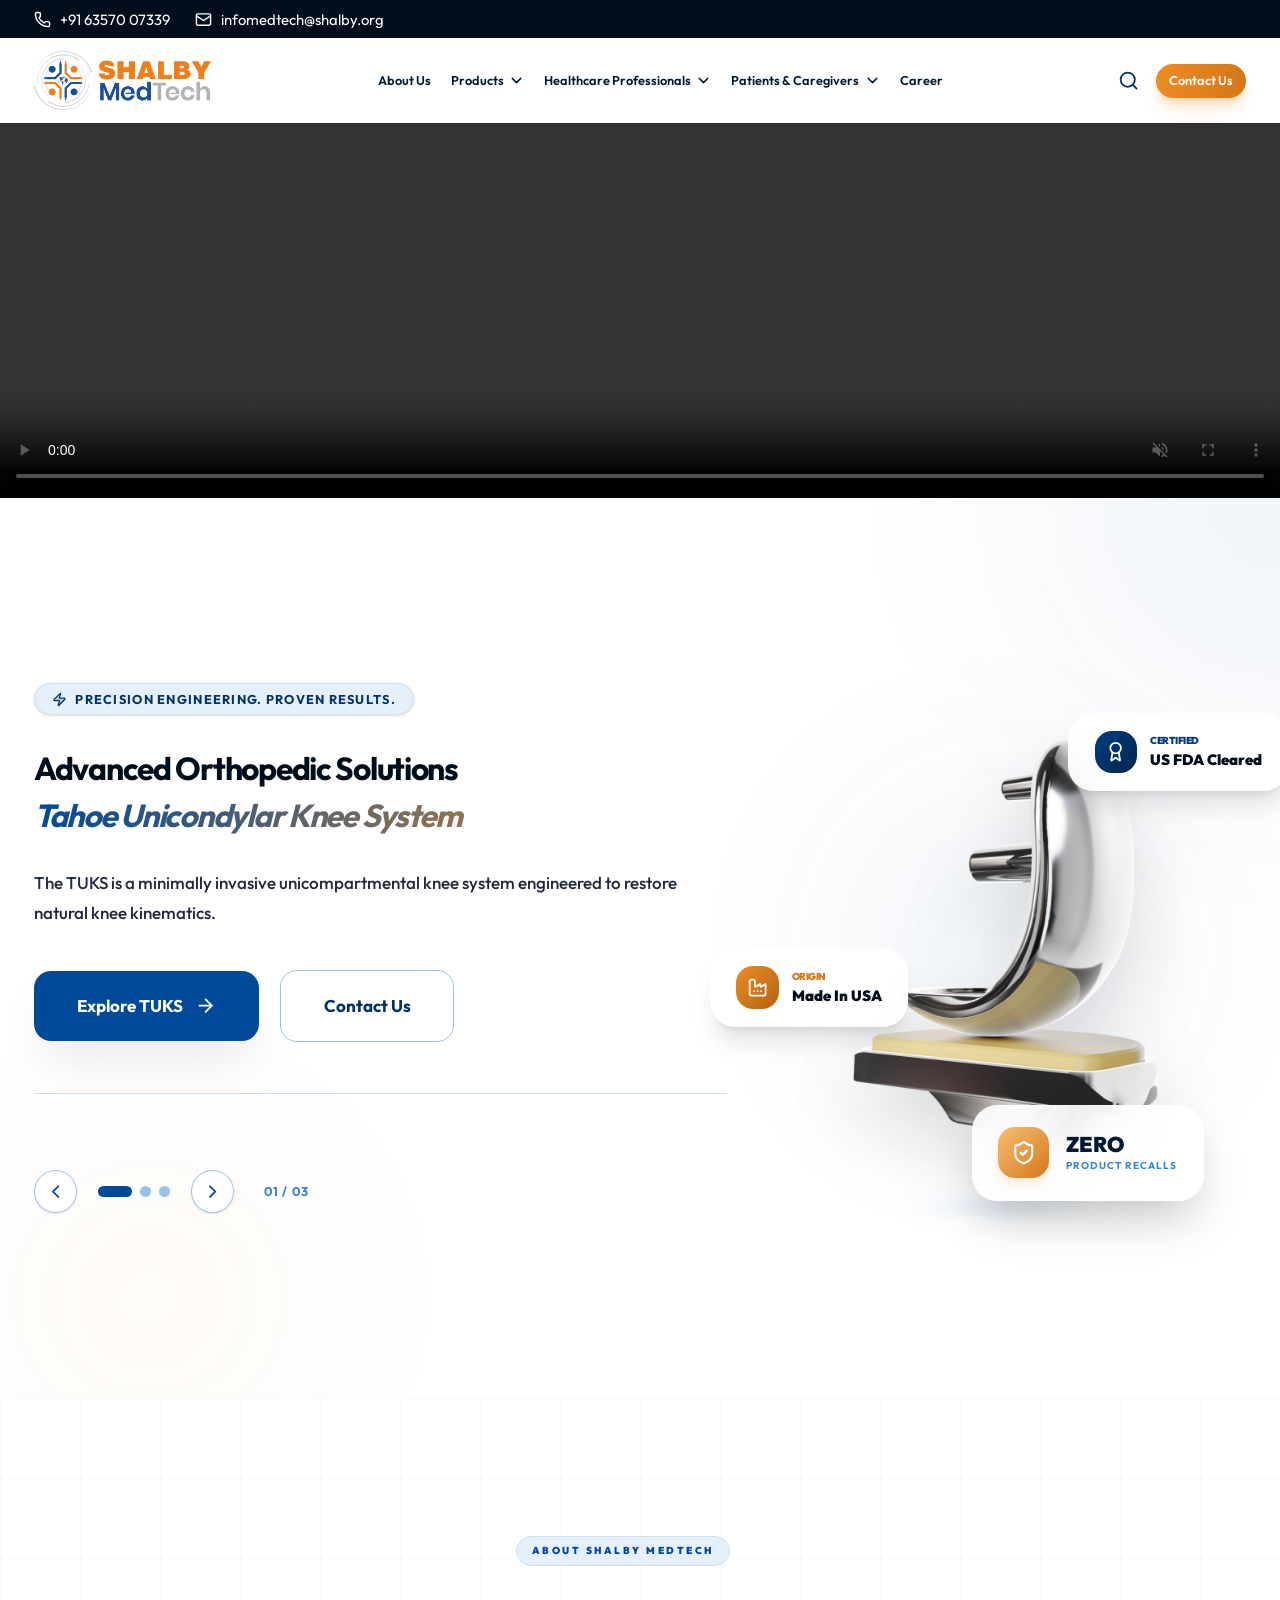
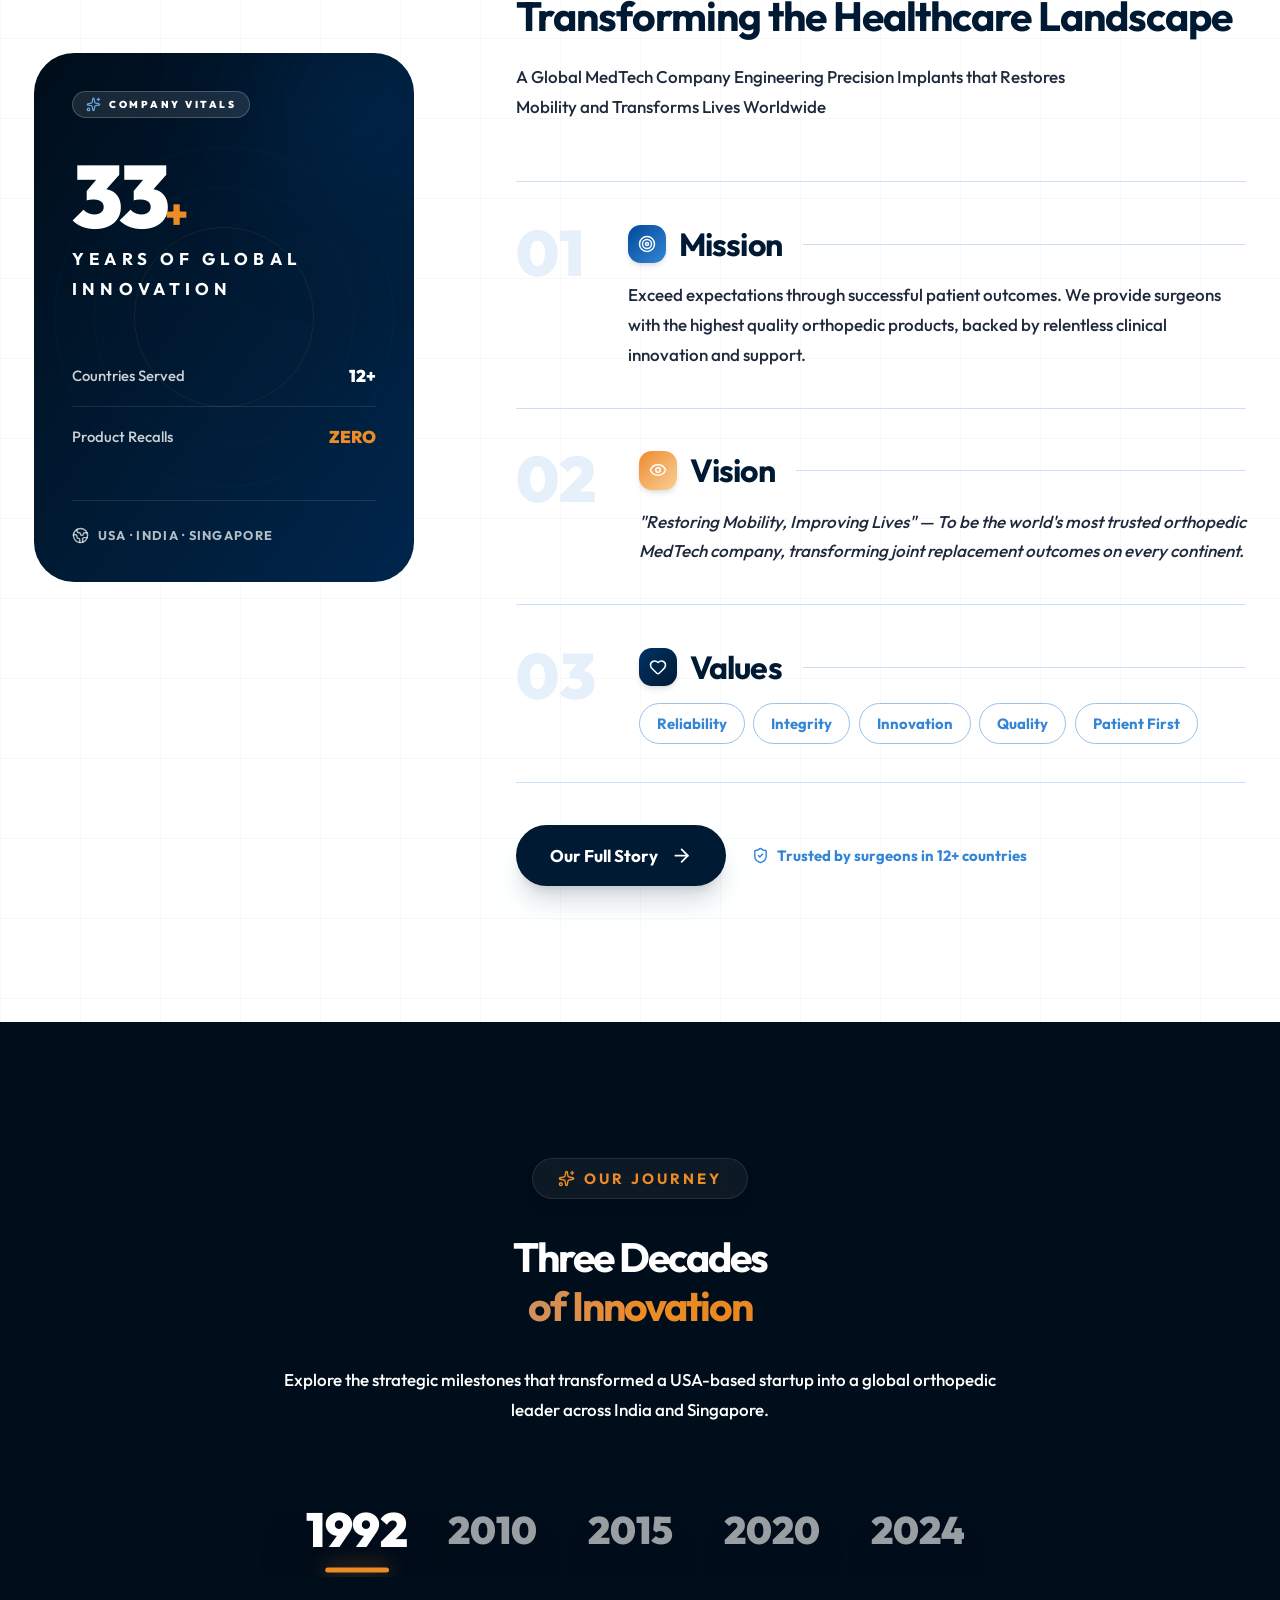
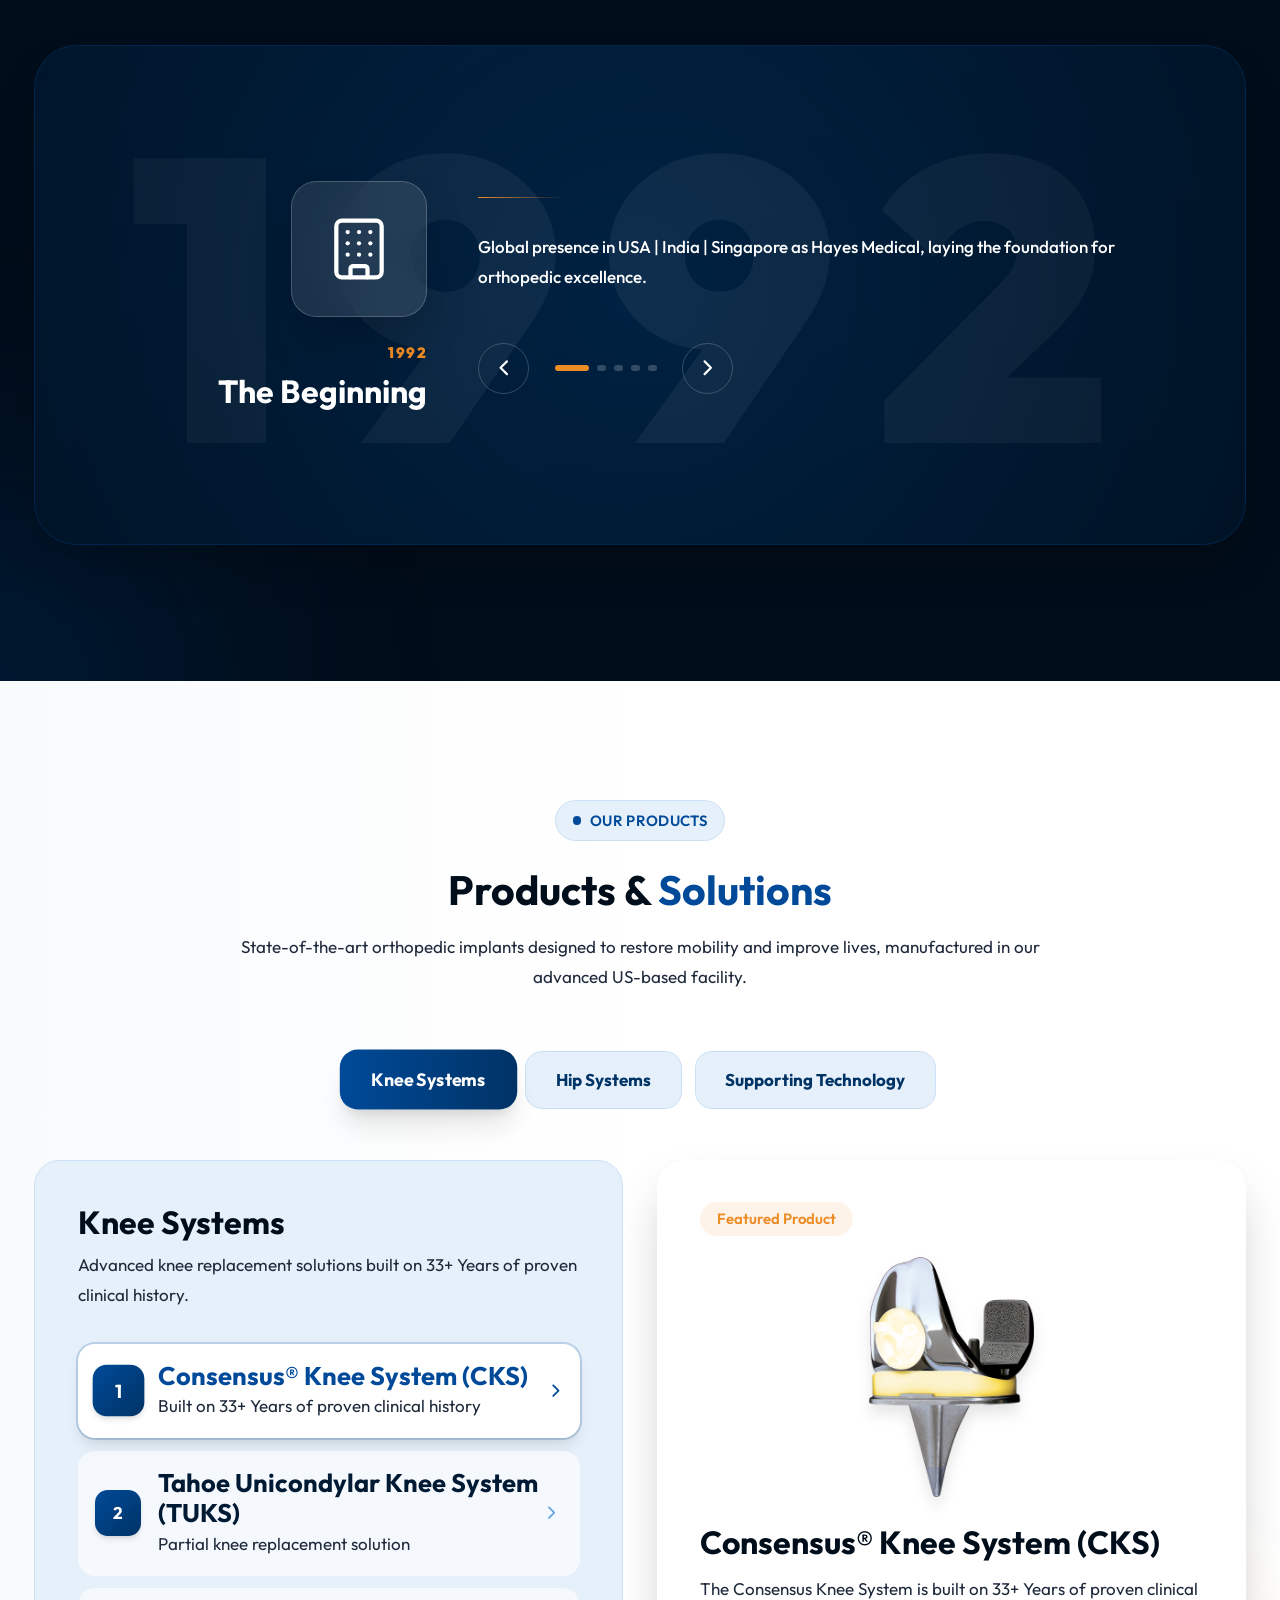
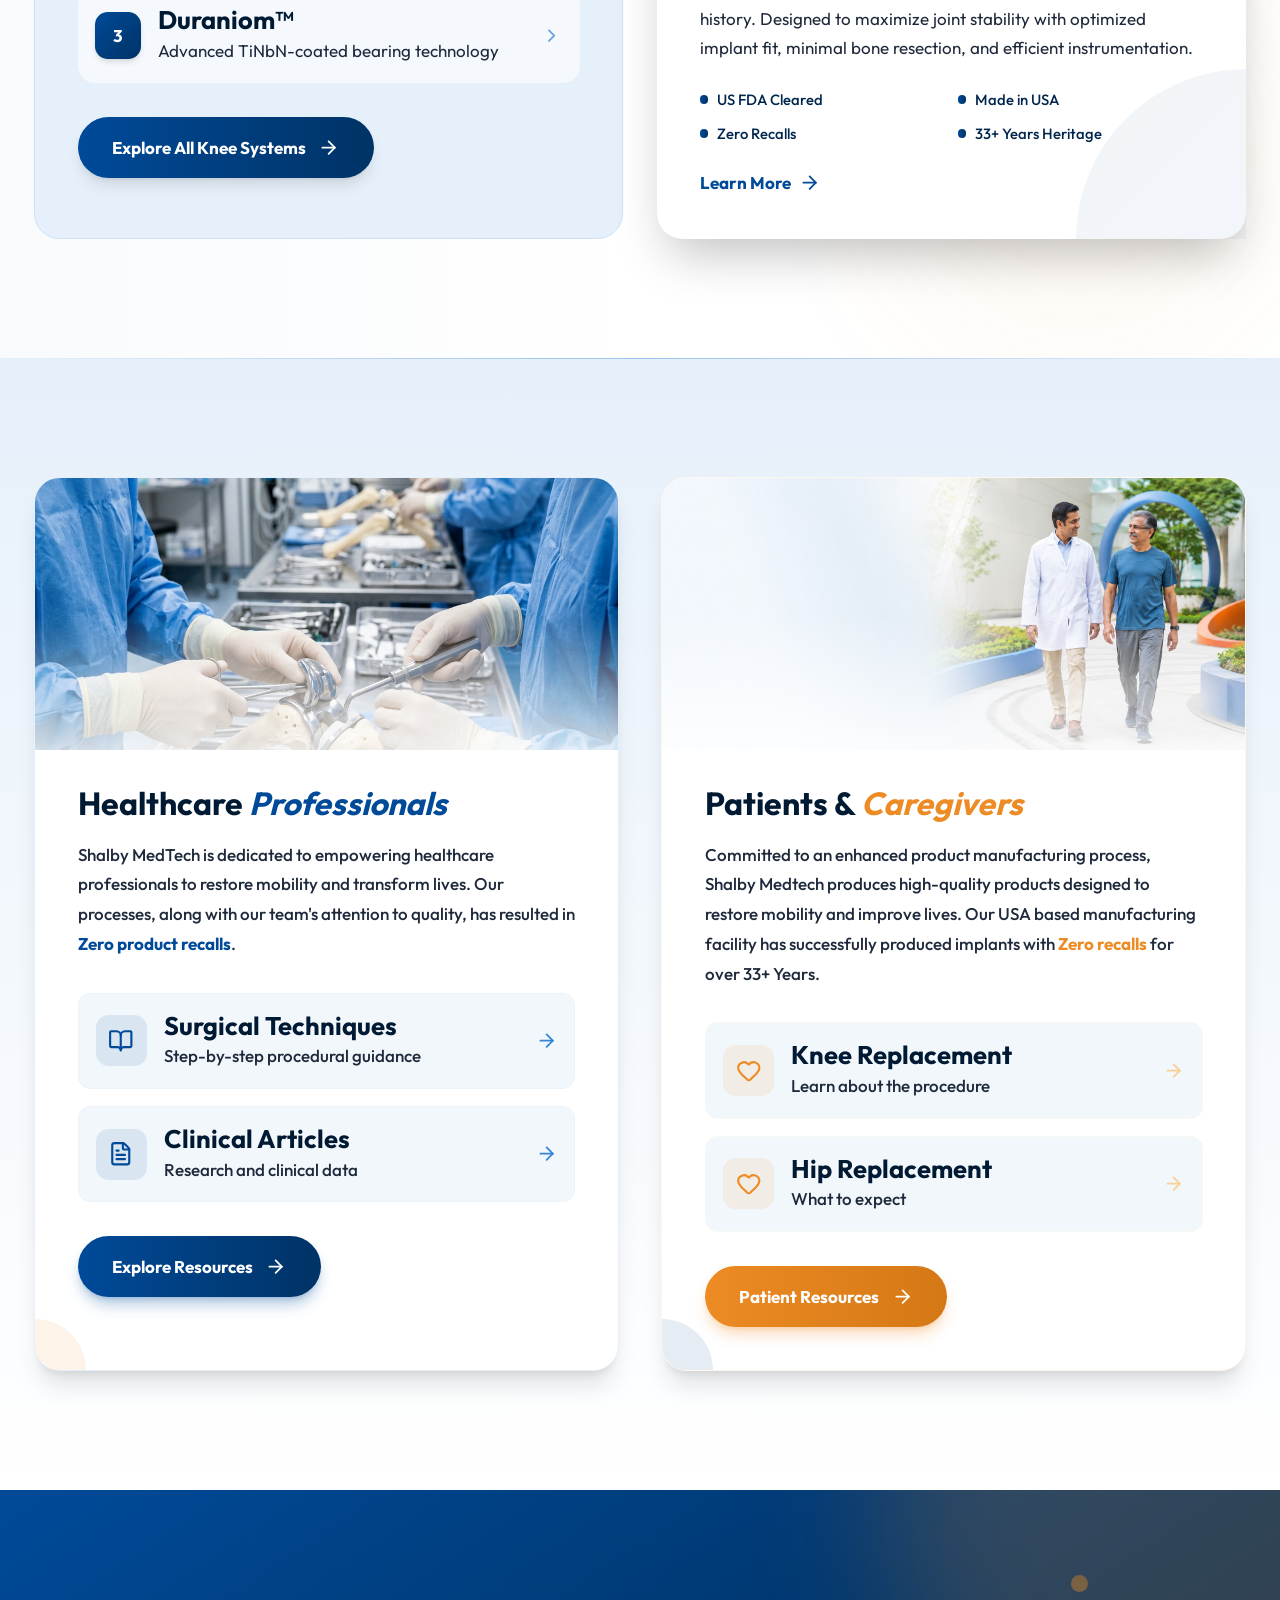
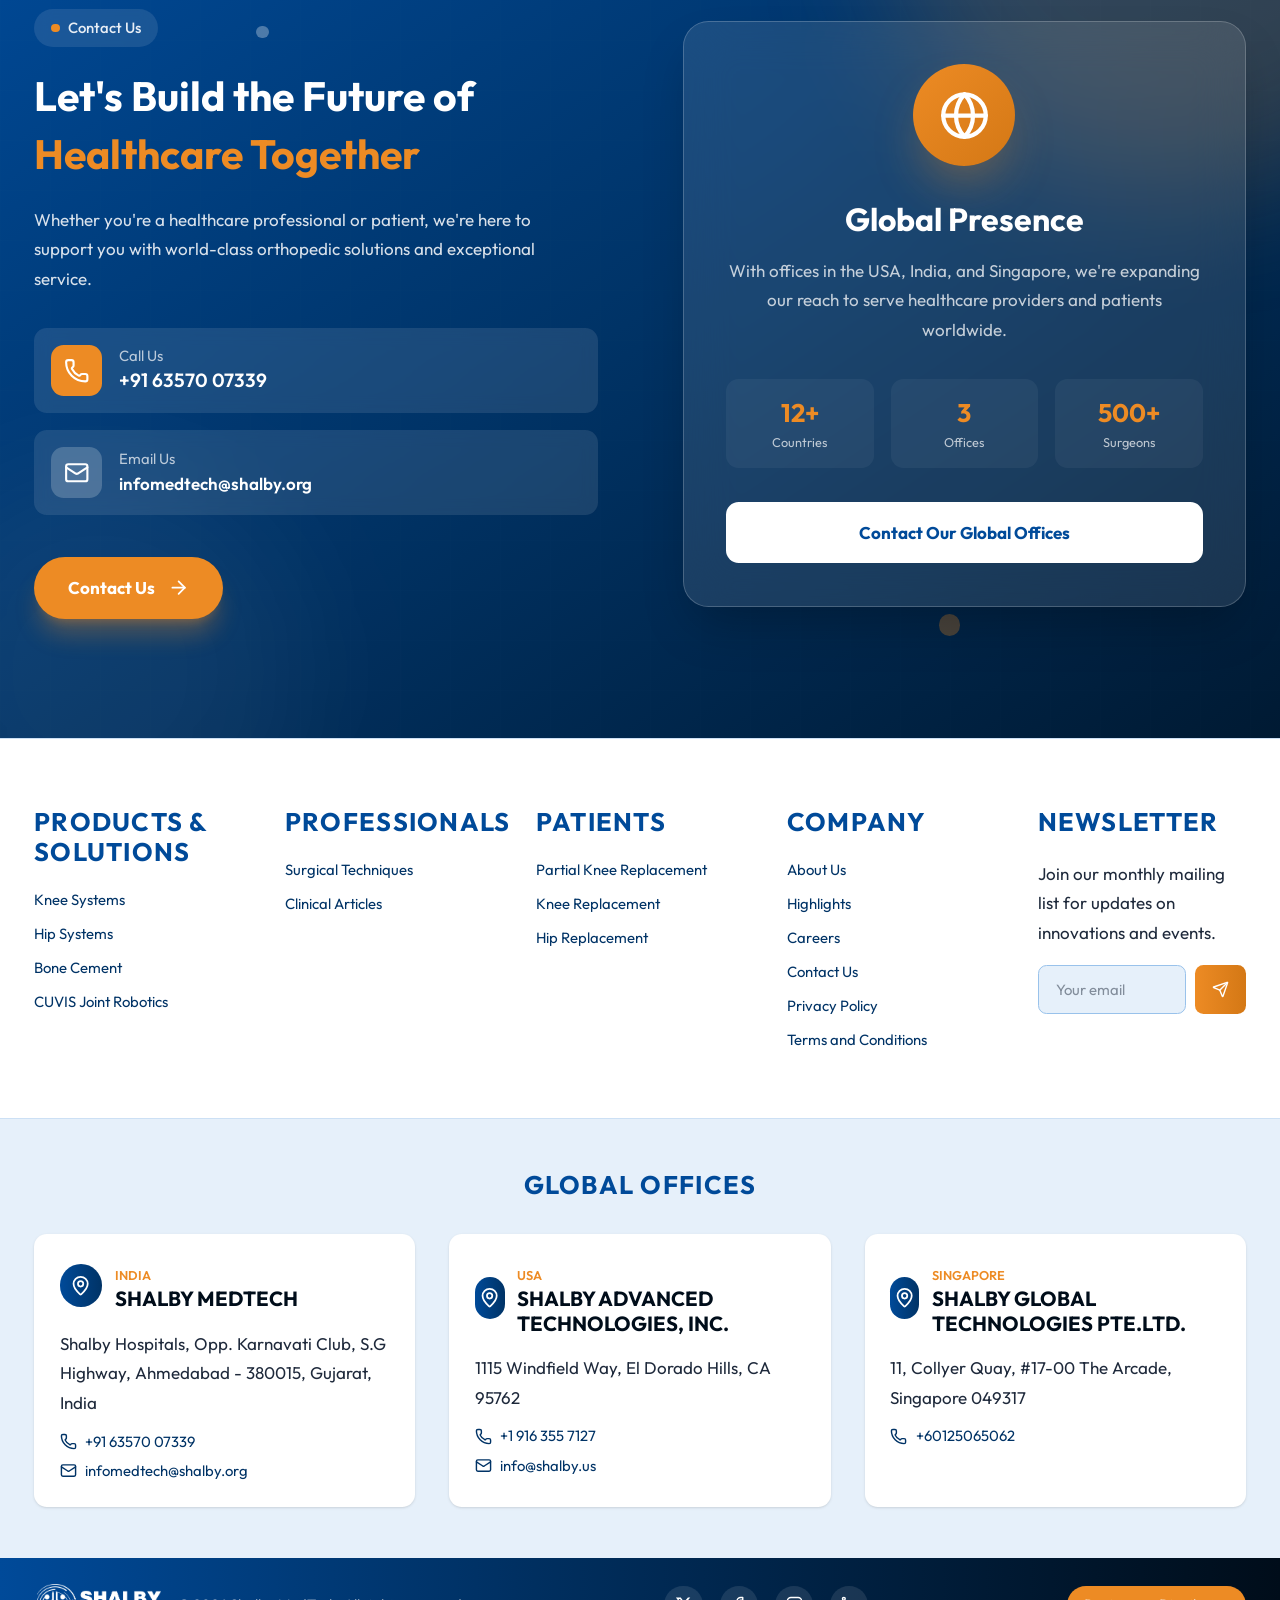
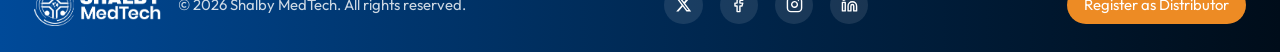
==== commit a082c380: "basic changes" ====
--- a/index.html
+++ b/index.html
@@ -133,7 +133,7 @@
       }
     }(window.location))
   </script>
-  <script type="module" crossorigin src="./assets/index-D1R5yhj_.js"></script>
+  <script type="module" crossorigin src="./assets/index-BJIHSm8h.js"></script>
   <link rel="stylesheet" crossorigin href="./assets/index-CHSXAJSP.css">
 </head>
 
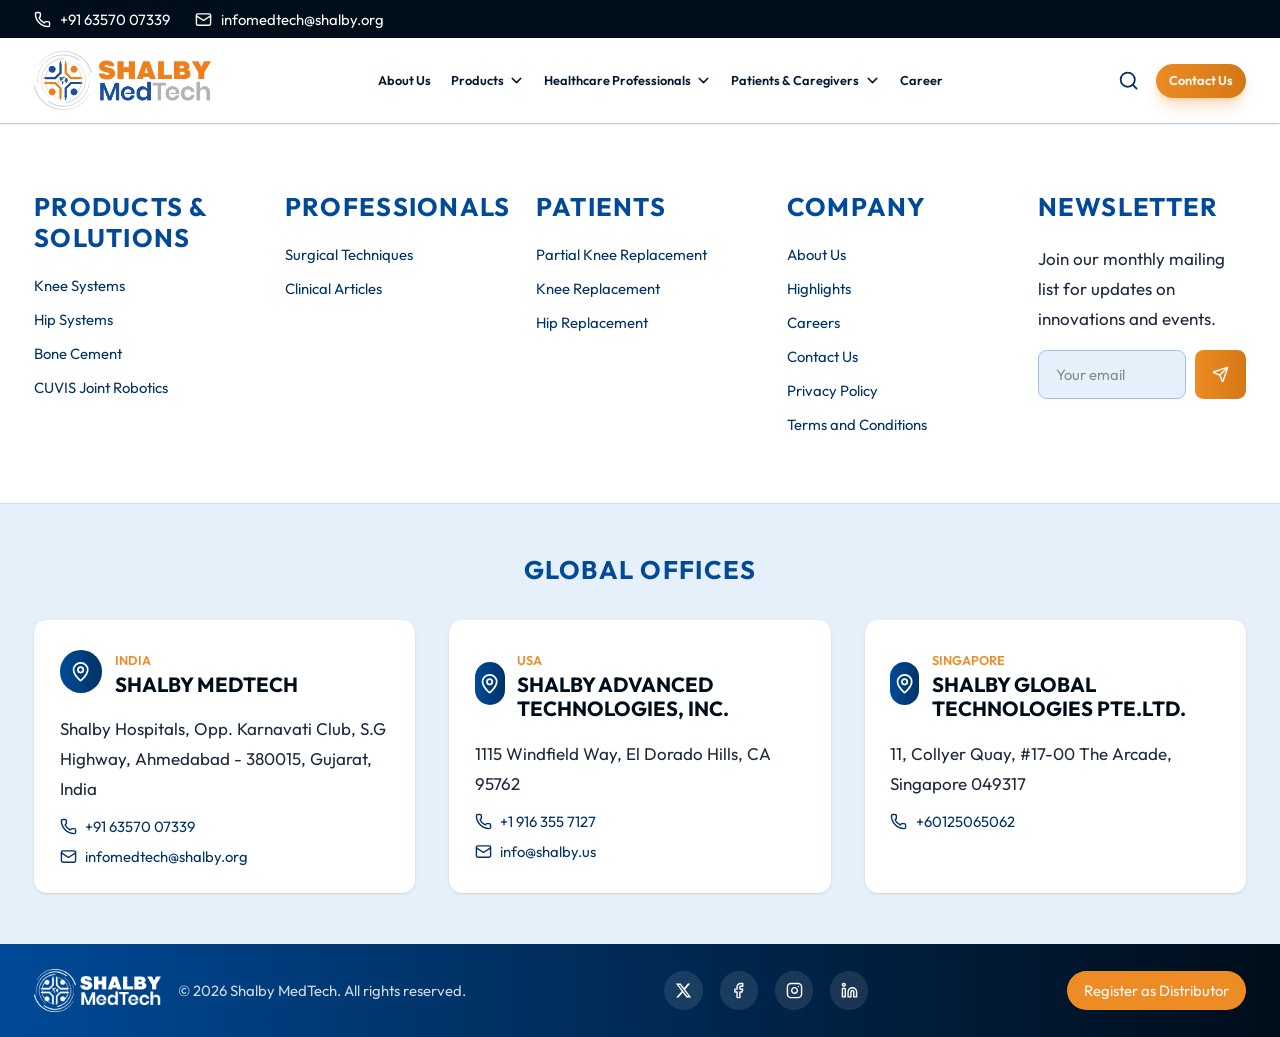
==== commit 83d3d7b6: "links fixed" ====
--- a/index.html
+++ b/index.html
@@ -2,12 +2,19 @@
 <html lang="en">
 
 <head>
+  <!-- Google Tag Manager -->
+  <script>(function(w,d,s,l,i){w[l]=w[l]||[];w[l].push({'gtm.start':
+  new Date().getTime(),event:'gtm.js'});var f=d.getElementsByTagName(s)[0],
+  j=d.createElement(s),dl=l!='dataLayer'?'&l='+l:'';j.async=true;j.src=
+  'https://www.googletagmanager.com/gtm.js?id='+i+dl;f.parentNode.insertBefore(j,f);
+  })(window,document,'script','dataLayer','GTM-K7TG94BV');</script>
+  <!-- End Google Tag Manager -->
   <meta charset="UTF-8" />
-  <link rel="icon" type="image/png" sizes="32x32" href="./favicon-32x32.png" />
-  <link rel="icon" type="image/png" sizes="16x16" href="./favicon-16x16.png" />
-  <link rel="icon" type="image/png" href="./favicon.png" />
-  <link rel="shortcut icon" href="./favicon.ico" />
-  <link rel="apple-touch-icon" sizes="180x180" href="./apple-touch-icon.png" />
+  <link rel="icon" type="image/png" sizes="32x32" href="/favicon-32x32.png" />
+  <link rel="icon" type="image/png" sizes="16x16" href="/favicon-16x16.png" />
+  <link rel="icon" type="image/png" href="/favicon.png" />
+  <link rel="shortcut icon" href="/favicon.ico" />
+  <link rel="apple-touch-icon" sizes="180x180" href="/apple-touch-icon.png" />
   <meta name="viewport" content="width=device-width, initial-scale=1.0" />
 
   <!-- Primary Meta Tags -->
@@ -27,7 +34,7 @@
   <meta property="og:title" content="Shalby MedTech - Orthopedic MedTech Leader" />
   <meta property="og:description"
     content="SHALBY MedTech is a Global MedTech company dedicated to transforming the healthcare landscape. We design and manufacture state-of-the-art orthopedic implants in our advanced facility based in California, USA." />
-  <meta property="og:image" content="./logo.png" />
+  <meta property="og:image" content="/logo.png" />
   <meta property="og:site_name" content="Shalby MedTech" />
 
   <!-- Twitter -->
@@ -133,11 +140,15 @@
       }
     }(window.location))
   </script>
-  <script type="module" crossorigin src="./assets/index-BJIHSm8h.js"></script>
-  <link rel="stylesheet" crossorigin href="./assets/index-CHSXAJSP.css">
+  <script type="module" crossorigin src="/assets/index-CLqGAXPJ.js"></script>
+  <link rel="stylesheet" crossorigin href="/assets/index-Du-_NYcu.css">
 </head>
 
 <body>
+  <!-- Google Tag Manager (noscript) -->
+  <noscript><iframe src="https://www.googletagmanager.com/ns.html?id=GTM-K7TG94BV"
+  height="0" width="0" style="display:none;visibility:hidden"></iframe></noscript>
+  <!-- End Google Tag Manager (noscript) -->
   <div id="root"></div>
 </body>
 
--- a/assets/index-Du-_NYcu.css
+++ b/assets/index-Du-_NYcu.css
@@ -0,0 +1 @@
+@layer properties{@supports (((-webkit-hyphens:none)) and (not (margin-trim:inline))) or ((-moz-orient:inline) and (not (color:rgb(from red r g b)))){*,:before,:after,::backdrop{--tw-translate-x:0;--tw-translate-y:0;--tw-translate-z:0;--tw-scale-x:1;--tw-scale-y:1;--tw-scale-z:1;--tw-rotate-x:initial;--tw-rotate-y:initial;--tw-rotate-z:initial;--tw-skew-x:initial;--tw-skew-y:initial;--tw-scroll-snap-strictness:proximity;--tw-space-y-reverse:0;--tw-space-x-reverse:0;--tw-divide-y-reverse:0;--tw-border-style:solid;--tw-gradient-position:initial;--tw-gradient-from:#0000;--tw-gradient-via:#0000;--tw-gradient-to:#0000;--tw-gradient-stops:initial;--tw-gradient-via-stops:initial;--tw-gradient-from-position:0%;--tw-gradient-via-position:50%;--tw-gradient-to-position:100%;--tw-leading:initial;--tw-font-weight:initial;--tw-tracking:initial;--tw-ordinal:initial;--tw-slashed-zero:initial;--tw-numeric-figure:initial;--tw-numeric-spacing:initial;--tw-numeric-fraction:initial;--tw-shadow:0 0 #0000;--tw-shadow-color:initial;--tw-shadow-alpha:100%;--tw-inset-shadow:0 0 #0000;--tw-inset-shadow-color:initial;--tw-inset-shadow-alpha:100%;--tw-ring-color:initial;--tw-ring-shadow:0 0 #0000;--tw-inset-ring-color:initial;--tw-inset-ring-shadow:0 0 #0000;--tw-ring-inset:initial;--tw-ring-offset-width:0px;--tw-ring-offset-color:#fff;--tw-ring-offset-shadow:0 0 #0000;--tw-outline-style:solid;--tw-blur:initial;--tw-brightness:initial;--tw-contrast:initial;--tw-grayscale:initial;--tw-hue-rotate:initial;--tw-invert:initial;--tw-opacity:initial;--tw-saturate:initial;--tw-sepia:initial;--tw-drop-shadow:initial;--tw-drop-shadow-color:initial;--tw-drop-shadow-alpha:100%;--tw-drop-shadow-size:initial;--tw-backdrop-blur:initial;--tw-backdrop-brightness:initial;--tw-backdrop-contrast:initial;--tw-backdrop-grayscale:initial;--tw-backdrop-hue-rotate:initial;--tw-backdrop-invert:initial;--tw-backdrop-opacity:initial;--tw-backdrop-saturate:initial;--tw-backdrop-sepia:initial;--tw-duration:initial;--tw-ease:initial}}}@layer theme{:root,:host{--font-sans:"Outfit","Catamaran",sans-serif;--font-serif:ui-serif,Georgia,Cambria,"Times New Roman",Times,serif;--font-mono:ui-monospace,SFMono-Regular,Menlo,Monaco,Consolas,"Liberation Mono","Courier New",monospace;--color-red-500:oklch(63.7% .237 25.331);--color-orange-500:oklch(70.5% .213 47.604);--color-amber-500:oklch(76.9% .188 70.08);--color-amber-600:oklch(66.6% .179 58.318);--color-amber-900:oklch(41.4% .112 45.904);--color-amber-950:oklch(27.9% .077 45.635);--color-slate-50:oklch(98.4% .003 247.858);--color-slate-100:oklch(96.8% .007 247.896);--color-slate-200:oklch(92.9% .013 255.508);--color-slate-400:oklch(70.4% .04 256.788);--color-slate-500:oklch(55.4% .046 257.417);--color-slate-600:oklch(44.6% .043 257.281);--color-slate-700:oklch(37.2% .044 257.287);--color-slate-800:oklch(27.9% .041 260.031);--color-slate-900:oklch(20.8% .042 265.755);--color-slate-950:oklch(12.9% .042 264.695);--color-gray-50:#f8fafc;--color-gray-100:#f1f5f9;--color-gray-600:#475569;--color-gray-700:#334155;--color-gray-800:#1e293b;--color-black:#000;--color-white:#fff;--spacing:.25rem;--container-sm:24rem;--container-md:28rem;--container-lg:32rem;--container-xl:36rem;--container-2xl:42rem;--container-3xl:48rem;--container-4xl:56rem;--container-5xl:64rem;--container-7xl:80rem;--text-xs:.75rem;--text-xs--line-height:calc(1/.75);--text-sm:.875rem;--text-sm--line-height:calc(1.25/.875);--text-base:1rem;--text-base--line-height: 1.5 ;--text-lg:1.125rem;--text-lg--line-height:calc(1.75/1.125);--text-xl:1.25rem;--text-xl--line-height:calc(1.75/1.25);--text-2xl:1.5rem;--text-2xl--line-height:calc(2/1.5);--text-3xl:1.875rem;--text-3xl--line-height: 1.2 ;--text-4xl:2.25rem;--text-4xl--line-height:calc(2.5/2.25);--text-5xl:3rem;--text-5xl--line-height:1;--text-6xl:3.75rem;--text-6xl--line-height:1;--text-7xl:4.5rem;--text-7xl--line-height:1;--font-weight-light:300;--font-weight-medium:500;--font-weight-semibold:600;--font-weight-bold:700;--font-weight-extrabold:800;--font-weight-black:900;--tracking-tighter:-.05em;--tracking-tight:-.025em;--tracking-wide:.025em;--tracking-wider:.05em;--tracking-widest:.1em;--leading-tight:1.25;--leading-snug:1.375;--leading-relaxed:1.625;--radius-sm:.25rem;--radius-md:.375rem;--radius-lg:.5rem;--radius-xl:.75rem;--radius-2xl:1rem;--radius-3xl:1.5rem;--shadow-md:0 4px 6px -1px #0000001a,0 2px 4px -2px #0000001a;--shadow-lg:0 10px 15px -3px #0000001a,0 4px 6px -4px #0000001a;--shadow-xl:0 20px 25px -5px #0000001a,0 8px 10px -6px #0000001a;--drop-shadow-xs:0 1px 1px #0000000d;--drop-shadow-sm:0 1px 2px #00000026;--drop-shadow-md:0 3px 3px #0000001f;--drop-shadow-lg:0 4px 4px #00000026;--drop-shadow-xl:0 9px 7px #0000001a;--drop-shadow-2xl:0 25px 25px #00000026;--ease-out:cubic-bezier(0,0,.2,1);--ease-in-out:cubic-bezier(.4,0,.2,1);--animate-spin:spin 1s linear infinite;--animate-ping:ping 1s cubic-bezier(0,0,.2,1)infinite;--animate-pulse:pulse 2s cubic-bezier(.4,0,.6,1)infinite;--animate-bounce:bounce 1s infinite;--blur-sm:8px;--blur-md:12px;--blur-lg:16px;--blur-xl:24px;--blur-2xl:40px;--blur-3xl:64px;--aspect-video:16/9;--default-transition-duration:.15s;--default-transition-timing-function:cubic-bezier(.4,0,.2,1);--default-font-family:var(--font-sans);--default-mono-font-family:var(--font-mono);--color-primary:#004a99;--color-primary-light:#06c;--color-primary-50:#e6f0fa;--color-primary-100:#cce0f5;--color-primary-200:#99c2eb;--color-primary-300:#66a3e0;--color-primary-400:#3385d6;--color-primary-500:#004a99;--color-primary-600:#003d80;--color-primary-700:#036;--color-primary-800:#00264d;--color-primary-900:#001a33;--color-primary-950:#000d1a;--color-accent:#ed8b24;--color-accent-light:#f5a54a;--color-accent-50:#fef7ed;--color-accent-100:#fdefdb;--color-accent-200:#fbdfb7;--color-accent-300:#f9cf93;--color-accent-400:#f7bf6f;--color-accent-500:#ed8b24;--color-accent-600:#d47815;--color-accent-700:#b36512;--color-accent-800:#92520f;--color-accent-950:#4b2a08}}@layer base{*,:after,:before,::backdrop{box-sizing:border-box;border:0 solid;margin:0;padding:0}::file-selector-button{box-sizing:border-box;border:0 solid;margin:0;padding:0}html,:host{-webkit-text-size-adjust:100%;tab-size:4;line-height:1.5;font-family:var(--default-font-family,ui-sans-serif,system-ui,sans-serif,"Apple Color Emoji","Segoe UI Emoji","Segoe UI Symbol","Noto Color Emoji");font-feature-settings:var(--default-font-feature-settings,normal);font-variation-settings:var(--default-font-variation-settings,normal);-webkit-tap-highlight-color:transparent}hr{height:0;color:inherit;border-top-width:1px}abbr:where([title]){-webkit-text-decoration:underline dotted;text-decoration:underline dotted}h1,h2,h3,h4,h5,h6{font-size:inherit;font-weight:inherit}a{color:inherit;-webkit-text-decoration:inherit;text-decoration:inherit}b,strong{font-weight:bolder}code,kbd,samp,pre{font-family:var(--default-mono-font-family,ui-monospace,SFMono-Regular,Menlo,Monaco,Consolas,"Liberation Mono","Courier New",monospace);font-feature-settings:var(--default-mono-font-feature-settings,normal);font-variation-settings:var(--default-mono-font-variation-settings,normal);font-size:1em}small{font-size:80%}sub,sup{vertical-align:baseline;font-size:75%;line-height:0;position:relative}sub{bottom:-.25em}sup{top:-.5em}table{text-indent:0;border-color:inherit;border-collapse:collapse}:-moz-focusring{outline:auto}progress{vertical-align:baseline}summary{display:list-item}ol,ul,menu{list-style:none}img,svg,video,canvas,audio,iframe,embed,object{vertical-align:middle;display:block}img,video{max-width:100%;height:auto}button,input,select,optgroup,textarea{font:inherit;font-feature-settings:inherit;font-variation-settings:inherit;letter-spacing:inherit;color:inherit;opacity:1;background-color:#0000;border-radius:0}::file-selector-button{font:inherit;font-feature-settings:inherit;font-variation-settings:inherit;letter-spacing:inherit;color:inherit;opacity:1;background-color:#0000;border-radius:0}:where(select:is([multiple],[size])) optgroup{font-weight:bolder}:where(select:is([multiple],[size])) optgroup option{padding-inline-start:20px}::file-selector-button{margin-inline-end:4px}::placeholder{opacity:1}@supports (not ((-webkit-appearance:-apple-pay-button))) or (contain-intrinsic-size:1px){::placeholder{color:currentColor}@supports (color:color-mix(in lab,red,red)){::placeholder{color:color-mix(in oklab,currentcolor 50%,transparent)}}}textarea{resize:vertical}::-webkit-search-decoration{-webkit-appearance:none}::-webkit-date-and-time-value{min-height:1lh;text-align:inherit}::-webkit-datetime-edit{display:inline-flex}::-webkit-datetime-edit-fields-wrapper{padding:0}::-webkit-datetime-edit{padding-block:0}::-webkit-datetime-edit-year-field{padding-block:0}::-webkit-datetime-edit-month-field{padding-block:0}::-webkit-datetime-edit-day-field{padding-block:0}::-webkit-datetime-edit-hour-field{padding-block:0}::-webkit-datetime-edit-minute-field{padding-block:0}::-webkit-datetime-edit-second-field{padding-block:0}::-webkit-datetime-edit-millisecond-field{padding-block:0}::-webkit-datetime-edit-meridiem-field{padding-block:0}::-webkit-calendar-picker-indicator{line-height:1}:-moz-ui-invalid{box-shadow:none}button,input:where([type=button],[type=reset],[type=submit]){appearance:button}::file-selector-button{appearance:button}::-webkit-inner-spin-button{height:auto}::-webkit-outer-spin-button{height:auto}[hidden]:where(:not([hidden=until-found])){display:none!important}}@layer components;@layer utilities{.pointer-events-auto{pointer-events:auto}.pointer-events-none{pointer-events:none}.collapse{visibility:collapse}.invisible{visibility:hidden}.visible{visibility:visible}.absolute{position:absolute}.fixed{position:fixed}.relative{position:relative}.static{position:static}.sticky{position:sticky}.-inset-2{inset:calc(var(--spacing)*-2)}.-inset-4{inset:calc(var(--spacing)*-4)}.inset-0{inset:calc(var(--spacing)*0)}.inset-10{inset:calc(var(--spacing)*10)}.inset-x-0{inset-inline:calc(var(--spacing)*0)}.inset-y-0{inset-block:calc(var(--spacing)*0)}.-top-4{top:calc(var(--spacing)*-4)}.-top-6{top:calc(var(--spacing)*-6)}.-top-10{top:calc(var(--spacing)*-10)}.-top-24{top:calc(var(--spacing)*-24)}.-top-48{top:calc(var(--spacing)*-48)}.top-0{top:calc(var(--spacing)*0)}.top-1{top:calc(var(--spacing)*1)}.top-1\/2{top:50%}.top-4{top:calc(var(--spacing)*4)}.top-5{top:calc(var(--spacing)*5)}.top-6{top:calc(var(--spacing)*6)}.top-8{top:calc(var(--spacing)*8)}.top-10{top:calc(var(--spacing)*10)}.top-16{top:calc(var(--spacing)*16)}.top-20{top:calc(var(--spacing)*20)}.top-28{top:calc(var(--spacing)*28)}.top-32{top:calc(var(--spacing)*32)}.top-\[-10\%\]{top:-10%}.top-full{top:100%}.-right-4{right:calc(var(--spacing)*-4)}.-right-6{right:calc(var(--spacing)*-6)}.-right-8{right:calc(var(--spacing)*-8)}.-right-10{right:calc(var(--spacing)*-10)}.-right-20{right:calc(var(--spacing)*-20)}.-right-24{right:calc(var(--spacing)*-24)}.-right-48{right:calc(var(--spacing)*-48)}.right-0{right:calc(var(--spacing)*0)}.right-1\/4{right:25%}.right-4{right:calc(var(--spacing)*4)}.right-6{right:calc(var(--spacing)*6)}.right-8{right:calc(var(--spacing)*8)}.right-20{right:calc(var(--spacing)*20)}.right-\[-10\%\]{right:-10%}.right-\[15\%\]{right:15%}.right-\[25\%\]{right:25%}.-bottom-3{bottom:calc(var(--spacing)*-3)}.-bottom-4{bottom:calc(var(--spacing)*-4)}.-bottom-6{bottom:calc(var(--spacing)*-6)}.-bottom-7{bottom:calc(var(--spacing)*-7)}.-bottom-8{bottom:calc(var(--spacing)*-8)}.-bottom-10{bottom:calc(var(--spacing)*-10)}.-bottom-12{bottom:calc(var(--spacing)*-12)}.-bottom-20{bottom:calc(var(--spacing)*-20)}.-bottom-48{bottom:calc(var(--spacing)*-48)}.bottom-0{bottom:calc(var(--spacing)*0)}.bottom-8{bottom:calc(var(--spacing)*8)}.bottom-20{bottom:calc(var(--spacing)*20)}.bottom-24{bottom:calc(var(--spacing)*24)}.bottom-\[-10\%\]{bottom:-10%}.-left-4{left:calc(var(--spacing)*-4)}.-left-6{left:calc(var(--spacing)*-6)}.-left-10{left:calc(var(--spacing)*-10)}.-left-12{left:calc(var(--spacing)*-12)}.-left-48{left:calc(var(--spacing)*-48)}.-left-\[37px\]{left:-37px}.left-0{left:calc(var(--spacing)*0)}.left-1\/2{left:50%}.left-4{left:calc(var(--spacing)*4)}.left-6{left:calc(var(--spacing)*6)}.left-8{left:calc(var(--spacing)*8)}.left-10{left:calc(var(--spacing)*10)}.left-20{left:calc(var(--spacing)*20)}.left-\[-10\%\]{left:-10%}.left-\[20\%\]{left:20%}.-z-10{z-index:-10}.z-0{z-index:0}.z-10{z-index:10}.z-20{z-index:20}.z-30{z-index:30}.z-40{z-index:40}.z-50{z-index:50}.z-100{z-index:100}.order-1{order:1}.order-2{order:2}.container{width:100%}@media(min-width:40rem){.container{max-width:40rem}}@media(min-width:48rem){.container{max-width:48rem}}@media(min-width:64rem){.container{max-width:64rem}}@media(min-width:80rem){.container{max-width:80rem}}@media(min-width:96rem){.container{max-width:96rem}}.-mx-8{margin-inline:calc(var(--spacing)*-8)}.mx-auto{margin-inline:auto}.-mt-8{margin-top:calc(var(--spacing)*-8)}.-mt-12{margin-top:calc(var(--spacing)*-12)}.-mt-16{margin-top:calc(var(--spacing)*-16)}.mt-0\.5{margin-top:calc(var(--spacing)*.5)}.mt-1{margin-top:calc(var(--spacing)*1)}.mt-2{margin-top:calc(var(--spacing)*2)}.mt-3{margin-top:calc(var(--spacing)*3)}.mt-4{margin-top:calc(var(--spacing)*4)}.mt-6{margin-top:calc(var(--spacing)*6)}.mt-8{margin-top:calc(var(--spacing)*8)}.mt-10{margin-top:calc(var(--spacing)*10)}.mt-12{margin-top:calc(var(--spacing)*12)}.mt-16{margin-top:calc(var(--spacing)*16)}.mt-auto{margin-top:auto}.-mr-12{margin-right:calc(var(--spacing)*-12)}.-mr-16{margin-right:calc(var(--spacing)*-16)}.mr-0{margin-right:calc(var(--spacing)*0)}.mr-4{margin-right:calc(var(--spacing)*4)}.mb-0\.5{margin-bottom:calc(var(--spacing)*.5)}.mb-1{margin-bottom:calc(var(--spacing)*1)}.mb-2{margin-bottom:calc(var(--spacing)*2)}.mb-3{margin-bottom:calc(var(--spacing)*3)}.mb-4{margin-bottom:calc(var(--spacing)*4)}.mb-5{margin-bottom:calc(var(--spacing)*5)}.mb-6{margin-bottom:calc(var(--spacing)*6)}.mb-8{margin-bottom:calc(var(--spacing)*8)}.mb-10{margin-bottom:calc(var(--spacing)*10)}.mb-12{margin-bottom:calc(var(--spacing)*12)}.mb-14{margin-bottom:calc(var(--spacing)*14)}.mb-16{margin-bottom:calc(var(--spacing)*16)}.mb-20{margin-bottom:calc(var(--spacing)*20)}.mb-24{margin-bottom:calc(var(--spacing)*24)}.-ml-5{margin-left:calc(var(--spacing)*-5)}.ml-1{margin-left:calc(var(--spacing)*1)}.ml-2{margin-left:calc(var(--spacing)*2)}.ml-4{margin-left:calc(var(--spacing)*4)}.ml-auto{margin-left:auto}.line-clamp-1{-webkit-line-clamp:1;-webkit-box-orient:vertical;display:-webkit-box;overflow:hidden}.line-clamp-3{-webkit-line-clamp:3;-webkit-box-orient:vertical;display:-webkit-box;overflow:hidden}.block{display:block}.contents{display:contents}.flex{display:flex}.grid{display:grid}.hidden{display:none}.inline{display:inline}.inline-block{display:inline-block}.inline-flex{display:inline-flex}.table{display:table}.aspect-3\/2{aspect-ratio:3/2}.aspect-4\/3{aspect-ratio:4/3}.aspect-\[1366\/400\]{aspect-ratio:1366/400}.aspect-square{aspect-ratio:1}.aspect-video{aspect-ratio:var(--aspect-video)}.h-0\.5{height:calc(var(--spacing)*.5)}.h-1{height:calc(var(--spacing)*1)}.h-1\.5{height:calc(var(--spacing)*1.5)}.h-2{height:calc(var(--spacing)*2)}.h-2\.5{height:calc(var(--spacing)*2.5)}.h-3{height:calc(var(--spacing)*3)}.h-3\.5{height:calc(var(--spacing)*3.5)}.h-4{height:calc(var(--spacing)*4)}.h-4\.5{height:calc(var(--spacing)*4.5)}.h-5{height:calc(var(--spacing)*5)}.h-6{height:calc(var(--spacing)*6)}.h-7{height:calc(var(--spacing)*7)}.h-8{height:calc(var(--spacing)*8)}.h-9{height:calc(var(--spacing)*9)}.h-10{height:calc(var(--spacing)*10)}.h-11{height:calc(var(--spacing)*11)}.h-12{height:calc(var(--spacing)*12)}.h-14{height:calc(var(--spacing)*14)}.h-16{height:calc(var(--spacing)*16)}.h-20{height:calc(var(--spacing)*20)}.h-24{height:calc(var(--spacing)*24)}.h-27{height:calc(var(--spacing)*27)}.h-28{height:calc(var(--spacing)*28)}.h-32{height:calc(var(--spacing)*32)}.h-40{height:calc(var(--spacing)*40)}.h-48{height:calc(var(--spacing)*48)}.h-56{height:calc(var(--spacing)*56)}.h-64{height:calc(var(--spacing)*64)}.h-80{height:calc(var(--spacing)*80)}.h-96{height:calc(var(--spacing)*96)}.h-\[18px\]{height:18px}.h-\[50\%\]{height:50%}.h-\[60\%\]{height:60%}.h-\[110\%\]{height:110%}.h-\[120\%\]{height:120%}.h-\[140\%\]{height:140%}.h-\[180px\]{height:180px}.h-\[260px\]{height:260px}.h-\[300px\]{height:300px}.h-\[300vh\]{height:300vh}.h-\[340px\]{height:340px}.h-\[350px\]{height:350px}.h-\[400px\]{height:400px}.h-\[500px\]{height:500px}.h-\[600px\]{height:600px}.h-\[700px\]{height:700px}.h-\[800px\]{height:800px}.h-\[900px\]{height:900px}.h-\[1000px\]{height:1000px}.h-\[1100px\]{height:1100px}.h-\[calc\(100vh-64px\)\]{height:calc(100vh - 64px)}.h-auto{height:auto}.h-full{height:100%}.h-px{height:1px}.max-h-0{max-height:calc(var(--spacing)*0)}.max-h-12{max-height:calc(var(--spacing)*12)}.max-h-\[60vh\]{max-height:60vh}.max-h-\[240px\]{max-height:240px}.max-h-\[260px\]{max-height:260px}.max-h-\[400px\]{max-height:400px}.max-h-\[780px\]{max-height:780px}.max-h-\[1000px\]{max-height:1000px}.max-h-\[calc\(100vh-280px\)\]{max-height:calc(100vh - 280px)}.max-h-full{max-height:100%}.min-h-\[180px\]{min-height:180px}.min-h-\[220px\]{min-height:220px}.min-h-\[400px\]{min-height:400px}.min-h-\[500px\]{min-height:500px}.min-h-\[600px\]{min-height:600px}.min-h-screen{min-height:100vh}.w-0{width:calc(var(--spacing)*0)}.w-1\.5{width:calc(var(--spacing)*1.5)}.w-1\/2{width:50%}.w-2{width:calc(var(--spacing)*2)}.w-2\.5{width:calc(var(--spacing)*2.5)}.w-3{width:calc(var(--spacing)*3)}.w-3\.5{width:calc(var(--spacing)*3.5)}.w-4{width:calc(var(--spacing)*4)}.w-5{width:calc(var(--spacing)*5)}.w-6{width:calc(var(--spacing)*6)}.w-7{width:calc(var(--spacing)*7)}.w-8{width:calc(var(--spacing)*8)}.w-9{width:calc(var(--spacing)*9)}.w-10{width:calc(var(--spacing)*10)}.w-11{width:calc(var(--spacing)*11)}.w-12{width:calc(var(--spacing)*12)}.w-14{width:calc(var(--spacing)*14)}.w-16{width:calc(var(--spacing)*16)}.w-20{width:calc(var(--spacing)*20)}.w-24{width:calc(var(--spacing)*24)}.w-28{width:calc(var(--spacing)*28)}.w-32{width:calc(var(--spacing)*32)}.w-40{width:calc(var(--spacing)*40)}.w-48{width:calc(var(--spacing)*48)}.w-64{width:calc(var(--spacing)*64)}.w-80{width:calc(var(--spacing)*80)}.w-96{width:calc(var(--spacing)*96)}.w-\[18px\]{width:18px}.w-\[40\%\]{width:40%}.w-\[50\%\]{width:50%}.w-\[60\%\]{width:60%}.w-\[85\%\]{width:85%}.w-\[110\%\]{width:110%}.w-\[120\%\]{width:120%}.w-\[140\%\]{width:140%}.w-\[180px\]{width:180px}.w-\[260px\]{width:260px}.w-\[340px\]{width:340px}.w-\[350px\]{width:350px}.w-\[400px\]{width:400px}.w-\[500px\]{width:500px}.w-\[600px\]{width:600px}.w-\[700px\]{width:700px}.w-\[800px\]{width:800px}.w-\[900px\]{width:900px}.w-\[1000px\]{width:1000px}.w-\[1100px\]{width:1100px}.w-auto{width:auto}.w-full{width:100%}.max-w-2xl{max-width:var(--container-2xl)}.max-w-3xl{max-width:var(--container-3xl)}.max-w-4xl{max-width:var(--container-4xl)}.max-w-5xl{max-width:var(--container-5xl)}.max-w-7xl{max-width:var(--container-7xl)}.max-w-\[95\%\]{max-width:95%}.max-w-\[160px\]{max-width:160px}.max-w-\[200px\]{max-width:200px}.max-w-\[240px\]{max-width:240px}.max-w-\[340px\]{max-width:340px}.max-w-\[480px\]{max-width:480px}.max-w-\[500px\]{max-width:500px}.max-w-\[550px\]{max-width:550px}.max-w-\[560px\]{max-width:560px}.max-w-\[600px\]{max-width:600px}.max-w-\[1920px\]{max-width:1920px}.max-w-full{max-width:100%}.max-w-lg{max-width:var(--container-lg)}.max-w-md{max-width:var(--container-md)}.max-w-sm{max-width:var(--container-sm)}.max-w-xl{max-width:var(--container-xl)}.min-w-0{min-width:calc(var(--spacing)*0)}.min-w-\[24px\]{min-width:24px}.min-w-\[300px\]{min-width:300px}.min-w-\[800px\]{min-width:800px}.flex-1{flex:1}.shrink-0{flex-shrink:0}.border-collapse{border-collapse:collapse}.origin-bottom{transform-origin:bottom}.origin-left{transform-origin:0}.origin-right{transform-origin:100%}.origin-top{transform-origin:top}.-translate-x-1\/2{--tw-translate-x: -50% ;translate:var(--tw-translate-x)var(--tw-translate-y)}.-translate-x-1\/3{--tw-translate-x:calc(calc(1/3*100%)*-1);translate:var(--tw-translate-x)var(--tw-translate-y)}.-translate-x-1\/4{--tw-translate-x: -25% ;translate:var(--tw-translate-x)var(--tw-translate-y)}.-translate-x-10{--tw-translate-x:calc(var(--spacing)*-10);translate:var(--tw-translate-x)var(--tw-translate-y)}.-translate-x-12{--tw-translate-x:calc(var(--spacing)*-12);translate:var(--tw-translate-x)var(--tw-translate-y)}.translate-x-0{--tw-translate-x:calc(var(--spacing)*0);translate:var(--tw-translate-x)var(--tw-translate-y)}.translate-x-1{--tw-translate-x:calc(var(--spacing)*1);translate:var(--tw-translate-x)var(--tw-translate-y)}.translate-x-1\/2{--tw-translate-x: 50% ;translate:var(--tw-translate-x)var(--tw-translate-y)}.translate-x-1\/3{--tw-translate-x:calc(1/3*100%);translate:var(--tw-translate-x)var(--tw-translate-y)}.translate-x-1\/4{--tw-translate-x: 25% ;translate:var(--tw-translate-x)var(--tw-translate-y)}.translate-x-10{--tw-translate-x:calc(var(--spacing)*10);translate:var(--tw-translate-x)var(--tw-translate-y)}.translate-x-12{--tw-translate-x:calc(var(--spacing)*12);translate:var(--tw-translate-x)var(--tw-translate-y)}.translate-x-20{--tw-translate-x:calc(var(--spacing)*20);translate:var(--tw-translate-x)var(--tw-translate-y)}.translate-x-full{--tw-translate-x:100%;translate:var(--tw-translate-x)var(--tw-translate-y)}.-translate-y-1\/2{--tw-translate-y: -50% ;translate:var(--tw-translate-x)var(--tw-translate-y)}.-translate-y-1\/4{--tw-translate-y: -25% ;translate:var(--tw-translate-x)var(--tw-translate-y)}.-translate-y-full{--tw-translate-y:-100%;translate:var(--tw-translate-x)var(--tw-translate-y)}.translate-y-0{--tw-translate-y:calc(var(--spacing)*0);translate:var(--tw-translate-x)var(--tw-translate-y)}.translate-y-1\/2{--tw-translate-y: 50% ;translate:var(--tw-translate-x)var(--tw-translate-y)}.translate-y-1\/3{--tw-translate-y:calc(1/3*100%);translate:var(--tw-translate-x)var(--tw-translate-y)}.translate-y-1\/4{--tw-translate-y: 25% ;translate:var(--tw-translate-x)var(--tw-translate-y)}.translate-y-2{--tw-translate-y:calc(var(--spacing)*2);translate:var(--tw-translate-x)var(--tw-translate-y)}.translate-y-4{--tw-translate-y:calc(var(--spacing)*4);translate:var(--tw-translate-x)var(--tw-translate-y)}.translate-y-10{--tw-translate-y:calc(var(--spacing)*10);translate:var(--tw-translate-x)var(--tw-translate-y)}.translate-y-12{--tw-translate-y:calc(var(--spacing)*12);translate:var(--tw-translate-x)var(--tw-translate-y)}.translate-y-16{--tw-translate-y:calc(var(--spacing)*16);translate:var(--tw-translate-x)var(--tw-translate-y)}.translate-y-20{--tw-translate-y:calc(var(--spacing)*20);translate:var(--tw-translate-x)var(--tw-translate-y)}.scale-75{--tw-scale-x:75%;--tw-scale-y:75%;--tw-scale-z:75%;scale:var(--tw-scale-x)var(--tw-scale-y)}.scale-95{--tw-scale-x:95%;--tw-scale-y:95%;--tw-scale-z:95%;scale:var(--tw-scale-x)var(--tw-scale-y)}.scale-98{--tw-scale-x:98%;--tw-scale-y:98%;--tw-scale-z:98%;scale:var(--tw-scale-x)var(--tw-scale-y)}.scale-100{--tw-scale-x:100%;--tw-scale-y:100%;--tw-scale-z:100%;scale:var(--tw-scale-x)var(--tw-scale-y)}.scale-105{--tw-scale-x:105%;--tw-scale-y:105%;--tw-scale-z:105%;scale:var(--tw-scale-x)var(--tw-scale-y)}.scale-110{--tw-scale-x:110%;--tw-scale-y:110%;--tw-scale-z:110%;scale:var(--tw-scale-x)var(--tw-scale-y)}.scale-125{--tw-scale-x:125%;--tw-scale-y:125%;--tw-scale-z:125%;scale:var(--tw-scale-x)var(--tw-scale-y)}.-rotate-90{rotate:-90deg}.rotate-0{rotate:none}.rotate-2{rotate:2deg}.rotate-3{rotate:3deg}.rotate-6{rotate:6deg}.rotate-12{rotate:12deg}.rotate-180{rotate:180deg}.transform{transform:var(--tw-rotate-x,)var(--tw-rotate-y,)var(--tw-rotate-z,)var(--tw-skew-x,)var(--tw-skew-y,)}.animate-bounce{animation:var(--animate-bounce)}.animate-ping{animation:var(--animate-ping)}.animate-pulse{animation:var(--animate-pulse)}.animate-spin{animation:var(--animate-spin)}.cursor-default{cursor:default}.cursor-pointer{cursor:pointer}.resize{resize:both}.resize-none{resize:none}.snap-x{scroll-snap-type:x var(--tw-scroll-snap-strictness)}.snap-mandatory{--tw-scroll-snap-strictness:mandatory}.snap-center{scroll-snap-align:center}.scroll-mt-24{scroll-margin-top:calc(var(--spacing)*24)}.scroll-mt-28{scroll-margin-top:calc(var(--spacing)*28)}.appearance-none{appearance:none}.grid-cols-1{grid-template-columns:repeat(1,minmax(0,1fr))}.grid-cols-2{grid-template-columns:repeat(2,minmax(0,1fr))}.grid-cols-3{grid-template-columns:repeat(3,minmax(0,1fr))}.flex-col{flex-direction:column}.flex-nowrap{flex-wrap:nowrap}.flex-wrap{flex-wrap:wrap}.items-baseline{align-items:baseline}.items-center{align-items:center}.items-end{align-items:flex-end}.items-start{align-items:flex-start}.justify-around{justify-content:space-around}.justify-between{justify-content:space-between}.justify-center{justify-content:center}.justify-end{justify-content:flex-end}.justify-start{justify-content:flex-start}.gap-0\.5{gap:calc(var(--spacing)*.5)}.gap-1{gap:calc(var(--spacing)*1)}.gap-1\.5{gap:calc(var(--spacing)*1.5)}.gap-2{gap:calc(var(--spacing)*2)}.gap-2\.5{gap:calc(var(--spacing)*2.5)}.gap-3{gap:calc(var(--spacing)*3)}.gap-4{gap:calc(var(--spacing)*4)}.gap-5{gap:calc(var(--spacing)*5)}.gap-6{gap:calc(var(--spacing)*6)}.gap-8{gap:calc(var(--spacing)*8)}.gap-10{gap:calc(var(--spacing)*10)}.gap-12{gap:calc(var(--spacing)*12)}.gap-16{gap:calc(var(--spacing)*16)}.gap-20{gap:calc(var(--spacing)*20)}.gap-24{gap:calc(var(--spacing)*24)}:where(.space-y-0>:not(:last-child)){--tw-space-y-reverse:0;margin-block-start:calc(calc(var(--spacing)*0)*var(--tw-space-y-reverse));margin-block-end:calc(calc(var(--spacing)*0)*calc(1 - var(--tw-space-y-reverse)))}:where(.space-y-1>:not(:last-child)){--tw-space-y-reverse:0;margin-block-start:calc(calc(var(--spacing)*1)*var(--tw-space-y-reverse));margin-block-end:calc(calc(var(--spacing)*1)*calc(1 - var(--tw-space-y-reverse)))}:where(.space-y-2>:not(:last-child)){--tw-space-y-reverse:0;margin-block-start:calc(calc(var(--spacing)*2)*var(--tw-space-y-reverse));margin-block-end:calc(calc(var(--spacing)*2)*calc(1 - var(--tw-space-y-reverse)))}:where(.space-y-2\.5>:not(:last-child)){--tw-space-y-reverse:0;margin-block-start:calc(calc(var(--spacing)*2.5)*var(--tw-space-y-reverse));margin-block-end:calc(calc(var(--spacing)*2.5)*calc(1 - var(--tw-space-y-reverse)))}:where(.space-y-3>:not(:last-child)){--tw-space-y-reverse:0;margin-block-start:calc(calc(var(--spacing)*3)*var(--tw-space-y-reverse));margin-block-end:calc(calc(var(--spacing)*3)*calc(1 - var(--tw-space-y-reverse)))}:where(.space-y-4>:not(:last-child)){--tw-space-y-reverse:0;margin-block-start:calc(calc(var(--spacing)*4)*var(--tw-space-y-reverse));margin-block-end:calc(calc(var(--spacing)*4)*calc(1 - var(--tw-space-y-reverse)))}:where(.space-y-5>:not(:last-child)){--tw-space-y-reverse:0;margin-block-start:calc(calc(var(--spacing)*5)*var(--tw-space-y-reverse));margin-block-end:calc(calc(var(--spacing)*5)*calc(1 - var(--tw-space-y-reverse)))}:where(.space-y-6>:not(:last-child)){--tw-space-y-reverse:0;margin-block-start:calc(calc(var(--spacing)*6)*var(--tw-space-y-reverse));margin-block-end:calc(calc(var(--spacing)*6)*calc(1 - var(--tw-space-y-reverse)))}:where(.space-y-8>:not(:last-child)){--tw-space-y-reverse:0;margin-block-start:calc(calc(var(--spacing)*8)*var(--tw-space-y-reverse));margin-block-end:calc(calc(var(--spacing)*8)*calc(1 - var(--tw-space-y-reverse)))}:where(.space-y-10>:not(:last-child)){--tw-space-y-reverse:0;margin-block-start:calc(calc(var(--spacing)*10)*var(--tw-space-y-reverse));margin-block-end:calc(calc(var(--spacing)*10)*calc(1 - var(--tw-space-y-reverse)))}:where(.space-y-12>:not(:last-child)){--tw-space-y-reverse:0;margin-block-start:calc(calc(var(--spacing)*12)*var(--tw-space-y-reverse));margin-block-end:calc(calc(var(--spacing)*12)*calc(1 - var(--tw-space-y-reverse)))}:where(.space-y-16>:not(:last-child)){--tw-space-y-reverse:0;margin-block-start:calc(calc(var(--spacing)*16)*var(--tw-space-y-reverse));margin-block-end:calc(calc(var(--spacing)*16)*calc(1 - var(--tw-space-y-reverse)))}:where(.space-y-24>:not(:last-child)){--tw-space-y-reverse:0;margin-block-start:calc(calc(var(--spacing)*24)*var(--tw-space-y-reverse));margin-block-end:calc(calc(var(--spacing)*24)*calc(1 - var(--tw-space-y-reverse)))}:where(.space-y-32>:not(:last-child)){--tw-space-y-reverse:0;margin-block-start:calc(calc(var(--spacing)*32)*var(--tw-space-y-reverse));margin-block-end:calc(calc(var(--spacing)*32)*calc(1 - var(--tw-space-y-reverse)))}.gap-x-8{column-gap:calc(var(--spacing)*8)}.gap-x-16{column-gap:calc(var(--spacing)*16)}:where(.-space-x-4>:not(:last-child)){--tw-space-x-reverse:0;margin-inline-start:calc(calc(var(--spacing)*-4)*var(--tw-space-x-reverse));margin-inline-end:calc(calc(var(--spacing)*-4)*calc(1 - var(--tw-space-x-reverse)))}.gap-y-10{row-gap:calc(var(--spacing)*10)}:where(.divide-y>:not(:last-child)){--tw-divide-y-reverse:0;border-bottom-style:var(--tw-border-style);border-top-style:var(--tw-border-style);border-top-width:calc(1px*var(--tw-divide-y-reverse));border-bottom-width:calc(1px*calc(1 - var(--tw-divide-y-reverse)))}:where(.divide-primary-50>:not(:last-child)){border-color:var(--color-primary-50)}.self-center{align-self:center}.self-start{align-self:flex-start}.truncate{text-overflow:ellipsis;white-space:nowrap;overflow:hidden}.overflow-hidden{overflow:hidden}.overflow-visible{overflow:visible}.overflow-x-auto{overflow-x:auto}.overflow-x-clip{overflow-x:clip}.overflow-y-auto{overflow-y:auto}.scroll-smooth{scroll-behavior:smooth}.rounded{border-radius:.25rem}.rounded-2xl{border-radius:var(--radius-2xl)}.rounded-3xl{border-radius:var(--radius-3xl)}.rounded-\[2\.5rem\]{border-radius:2.5rem}.rounded-\[20px\]{border-radius:20px}.rounded-\[24px\]{border-radius:24px}.rounded-\[32px\]{border-radius:32px}.rounded-\[36px\]{border-radius:36px}.rounded-\[40px\]{border-radius:40px}.rounded-\[44px\]{border-radius:44px}.rounded-\[48px\]{border-radius:48px}.rounded-\[56px\]{border-radius:56px}.rounded-\[64px\]{border-radius:64px}.rounded-\[72px\]{border-radius:72px}.rounded-\[80px\]{border-radius:80px}.rounded-\[100px\]{border-radius:100px}.rounded-full{border-radius:3.40282e38px}.rounded-lg{border-radius:var(--radius-lg)}.rounded-md{border-radius:var(--radius-md)}.rounded-xl{border-radius:var(--radius-xl)}.rounded-t-sm{border-top-left-radius:var(--radius-sm);border-top-right-radius:var(--radius-sm)}.rounded-l-\[60px\]{border-top-left-radius:60px;border-bottom-left-radius:60px}.rounded-tl-full{border-top-left-radius:3.40282e38px}.rounded-tl-lg{border-top-left-radius:var(--radius-lg)}.rounded-tr-lg{border-top-right-radius:var(--radius-lg)}.rounded-br-3xl{border-bottom-right-radius:var(--radius-3xl)}.border{border-style:var(--tw-border-style);border-width:1px}.border-2{border-style:var(--tw-border-style);border-width:2px}.border-3{border-style:var(--tw-border-style);border-width:3px}.border-4{border-style:var(--tw-border-style);border-width:4px}.border-y{border-block-style:var(--tw-border-style);border-block-width:1px}.border-t{border-top-style:var(--tw-border-style);border-top-width:1px}.border-r{border-right-style:var(--tw-border-style);border-right-width:1px}.border-b{border-bottom-style:var(--tw-border-style);border-bottom-width:1px}.border-l{border-left-style:var(--tw-border-style);border-left-width:1px}.border-l-2{border-left-style:var(--tw-border-style);border-left-width:2px}.border-l-4{border-left-style:var(--tw-border-style);border-left-width:4px}.border-dashed{--tw-border-style:dashed;border-style:dashed}.border-accent{border-color:var(--color-accent)}.border-accent-50{border-color:var(--color-accent-50)}.border-accent-50\/50{border-color:#fef7ed80}@supports (color:color-mix(in lab,red,red)){.border-accent-50\/50{border-color:color-mix(in oklab,var(--color-accent-50)50%,transparent)}}.border-accent-100{border-color:var(--color-accent-100)}.border-accent-100\/50{border-color:#fdefdb80}@supports (color:color-mix(in lab,red,red)){.border-accent-100\/50{border-color:color-mix(in oklab,var(--color-accent-100)50%,transparent)}}.border-accent-200{border-color:var(--color-accent-200)}.border-accent-400\/20{border-color:#f7bf6f33}@supports (color:color-mix(in lab,red,red)){.border-accent-400\/20{border-color:color-mix(in oklab,var(--color-accent-400)20%,transparent)}}.border-accent-500\/5{border-color:#ed8b240d}@supports (color:color-mix(in lab,red,red)){.border-accent-500\/5{border-color:color-mix(in oklab,var(--color-accent-500)5%,transparent)}}.border-accent\/10{border-color:#ed8b241a}@supports (color:color-mix(in lab,red,red)){.border-accent\/10{border-color:color-mix(in oklab,var(--color-accent)10%,transparent)}}.border-accent\/20{border-color:#ed8b2433}@supports (color:color-mix(in lab,red,red)){.border-accent\/20{border-color:color-mix(in oklab,var(--color-accent)20%,transparent)}}.border-accent\/30{border-color:#ed8b244d}@supports (color:color-mix(in lab,red,red)){.border-accent\/30{border-color:color-mix(in oklab,var(--color-accent)30%,transparent)}}.border-amber-500{border-color:var(--color-amber-500)}.border-primary{border-color:var(--color-primary)}.border-primary-50{border-color:var(--color-primary-50)}.border-primary-50\/50{border-color:#e6f0fa80}@supports (color:color-mix(in lab,red,red)){.border-primary-50\/50{border-color:color-mix(in oklab,var(--color-primary-50)50%,transparent)}}.border-primary-100{border-color:var(--color-primary-100)}.border-primary-100\/10{border-color:#cce0f51a}@supports (color:color-mix(in lab,red,red)){.border-primary-100\/10{border-color:color-mix(in oklab,var(--color-primary-100)10%,transparent)}}.border-primary-100\/20{border-color:#cce0f533}@supports (color:color-mix(in lab,red,red)){.border-primary-100\/20{border-color:color-mix(in oklab,var(--color-primary-100)20%,transparent)}}.border-primary-100\/30{border-color:#cce0f54d}@supports (color:color-mix(in lab,red,red)){.border-primary-100\/30{border-color:color-mix(in oklab,var(--color-primary-100)30%,transparent)}}.border-primary-100\/40{border-color:#cce0f566}@supports (color:color-mix(in lab,red,red)){.border-primary-100\/40{border-color:color-mix(in oklab,var(--color-primary-100)40%,transparent)}}.border-primary-100\/50{border-color:#cce0f580}@supports (color:color-mix(in lab,red,red)){.border-primary-100\/50{border-color:color-mix(in oklab,var(--color-primary-100)50%,transparent)}}.border-primary-100\/60{border-color:#cce0f599}@supports (color:color-mix(in lab,red,red)){.border-primary-100\/60{border-color:color-mix(in oklab,var(--color-primary-100)60%,transparent)}}.border-primary-200{border-color:var(--color-primary-200)}.border-primary-200\/30{border-color:#99c2eb4d}@supports (color:color-mix(in lab,red,red)){.border-primary-200\/30{border-color:color-mix(in oklab,var(--color-primary-200)30%,transparent)}}.border-primary-200\/60{border-color:#99c2eb99}@supports (color:color-mix(in lab,red,red)){.border-primary-200\/60{border-color:color-mix(in oklab,var(--color-primary-200)60%,transparent)}}.border-primary-300{border-color:var(--color-primary-300)}.border-primary-400\/20{border-color:#3385d633}@supports (color:color-mix(in lab,red,red)){.border-primary-400\/20{border-color:color-mix(in oklab,var(--color-primary-400)20%,transparent)}}.border-primary-500\/8{border-color:#004a9914}@supports (color:color-mix(in lab,red,red)){.border-primary-500\/8{border-color:color-mix(in oklab,var(--color-primary-500)8%,transparent)}}.border-primary-500\/10{border-color:#004a991a}@supports (color:color-mix(in lab,red,red)){.border-primary-500\/10{border-color:color-mix(in oklab,var(--color-primary-500)10%,transparent)}}.border-primary-500\/20{border-color:#004a9933}@supports (color:color-mix(in lab,red,red)){.border-primary-500\/20{border-color:color-mix(in oklab,var(--color-primary-500)20%,transparent)}}.border-primary-500\/30{border-color:#004a994d}@supports (color:color-mix(in lab,red,red)){.border-primary-500\/30{border-color:color-mix(in oklab,var(--color-primary-500)30%,transparent)}}.border-primary-800{border-color:var(--color-primary-800)}.border-primary-900\/50{border-color:#001a3380}@supports (color:color-mix(in lab,red,red)){.border-primary-900\/50{border-color:color-mix(in oklab,var(--color-primary-900)50%,transparent)}}.border-primary-950{border-color:var(--color-primary-950)}.border-primary\/20{border-color:#004a9933}@supports (color:color-mix(in lab,red,red)){.border-primary\/20{border-color:color-mix(in oklab,var(--color-primary)20%,transparent)}}.border-primary\/30{border-color:#004a994d}@supports (color:color-mix(in lab,red,red)){.border-primary\/30{border-color:color-mix(in oklab,var(--color-primary)30%,transparent)}}.border-slate-100{border-color:var(--color-slate-100)}.border-slate-200{border-color:var(--color-slate-200)}.border-slate-200\/60{border-color:#e2e8f099}@supports (color:color-mix(in lab,red,red)){.border-slate-200\/60{border-color:color-mix(in oklab,var(--color-slate-200)60%,transparent)}}.border-slate-200\/70{border-color:#e2e8f0b3}@supports (color:color-mix(in lab,red,red)){.border-slate-200\/70{border-color:color-mix(in oklab,var(--color-slate-200)70%,transparent)}}.border-transparent{border-color:#0000}.border-white{border-color:var(--color-white)}.border-white\/5{border-color:#ffffff0d}@supports (color:color-mix(in lab,red,red)){.border-white\/5{border-color:color-mix(in oklab,var(--color-white)5%,transparent)}}.border-white\/10{border-color:#ffffff1a}@supports (color:color-mix(in lab,red,red)){.border-white\/10{border-color:color-mix(in oklab,var(--color-white)10%,transparent)}}.border-white\/15{border-color:#ffffff26}@supports (color:color-mix(in lab,red,red)){.border-white\/15{border-color:color-mix(in oklab,var(--color-white)15%,transparent)}}.border-white\/20{border-color:#fff3}@supports (color:color-mix(in lab,red,red)){.border-white\/20{border-color:color-mix(in oklab,var(--color-white)20%,transparent)}}.border-white\/30{border-color:#ffffff4d}@supports (color:color-mix(in lab,red,red)){.border-white\/30{border-color:color-mix(in oklab,var(--color-white)30%,transparent)}}.border-white\/50{border-color:#ffffff80}@supports (color:color-mix(in lab,red,red)){.border-white\/50{border-color:color-mix(in oklab,var(--color-white)50%,transparent)}}.border-t-white{border-top-color:var(--color-white)}.border-l-accent{border-left-color:var(--color-accent)}.bg-\[\#ebedef\]{background-color:#ebedef}.bg-accent{background-color:var(--color-accent)}.bg-accent-50{background-color:var(--color-accent-50)}.bg-accent-50\/50{background-color:#fef7ed80}@supports (color:color-mix(in lab,red,red)){.bg-accent-50\/50{background-color:color-mix(in oklab,var(--color-accent-50)50%,transparent)}}.bg-accent-100{background-color:var(--color-accent-100)}.bg-accent-400{background-color:var(--color-accent-400)}.bg-accent-500{background-color:var(--color-accent-500)}.bg-accent-500\/10{background-color:#ed8b241a}@supports (color:color-mix(in lab,red,red)){.bg-accent-500\/10{background-color:color-mix(in oklab,var(--color-accent-500)10%,transparent)}}.bg-accent-500\/20{background-color:#ed8b2433}@supports (color:color-mix(in lab,red,red)){.bg-accent-500\/20{background-color:color-mix(in oklab,var(--color-accent-500)20%,transparent)}}.bg-accent\/5{background-color:#ed8b240d}@supports (color:color-mix(in lab,red,red)){.bg-accent\/5{background-color:color-mix(in oklab,var(--color-accent)5%,transparent)}}.bg-accent\/10{background-color:#ed8b241a}@supports (color:color-mix(in lab,red,red)){.bg-accent\/10{background-color:color-mix(in oklab,var(--color-accent)10%,transparent)}}.bg-accent\/20{background-color:#ed8b2433}@supports (color:color-mix(in lab,red,red)){.bg-accent\/20{background-color:color-mix(in oklab,var(--color-accent)20%,transparent)}}.bg-accent\/25{background-color:#ed8b2440}@supports (color:color-mix(in lab,red,red)){.bg-accent\/25{background-color:color-mix(in oklab,var(--color-accent)25%,transparent)}}.bg-accent\/30{background-color:#ed8b244d}@supports (color:color-mix(in lab,red,red)){.bg-accent\/30{background-color:color-mix(in oklab,var(--color-accent)30%,transparent)}}.bg-accent\/40{background-color:#ed8b2466}@supports (color:color-mix(in lab,red,red)){.bg-accent\/40{background-color:color-mix(in oklab,var(--color-accent)40%,transparent)}}.bg-amber-500\/10{background-color:#f99c001a}@supports (color:color-mix(in lab,red,red)){.bg-amber-500\/10{background-color:color-mix(in oklab,var(--color-amber-500)10%,transparent)}}.bg-black\/20{background-color:#0003}@supports (color:color-mix(in lab,red,red)){.bg-black\/20{background-color:color-mix(in oklab,var(--color-black)20%,transparent)}}.bg-black\/50{background-color:#00000080}@supports (color:color-mix(in lab,red,red)){.bg-black\/50{background-color:color-mix(in oklab,var(--color-black)50%,transparent)}}.bg-gray-50\/30{background-color:#f8fafc4d}@supports (color:color-mix(in lab,red,red)){.bg-gray-50\/30{background-color:color-mix(in oklab,var(--color-gray-50)30%,transparent)}}.bg-orange-500{background-color:var(--color-orange-500)}.bg-primary{background-color:var(--color-primary)}.bg-primary-50{background-color:var(--color-primary-50)}.bg-primary-50\/5{background-color:#e6f0fa0d}@supports (color:color-mix(in lab,red,red)){.bg-primary-50\/5{background-color:color-mix(in oklab,var(--color-primary-50)5%,transparent)}}.bg-primary-50\/10{background-color:#e6f0fa1a}@supports (color:color-mix(in lab,red,red)){.bg-primary-50\/10{background-color:color-mix(in oklab,var(--color-primary-50)10%,transparent)}}.bg-primary-50\/20{background-color:#e6f0fa33}@supports (color:color-mix(in lab,red,red)){.bg-primary-50\/20{background-color:color-mix(in oklab,var(--color-primary-50)20%,transparent)}}.bg-primary-50\/30{background-color:#e6f0fa4d}@supports (color:color-mix(in lab,red,red)){.bg-primary-50\/30{background-color:color-mix(in oklab,var(--color-primary-50)30%,transparent)}}.bg-primary-50\/40{background-color:#e6f0fa66}@supports (color:color-mix(in lab,red,red)){.bg-primary-50\/40{background-color:color-mix(in oklab,var(--color-primary-50)40%,transparent)}}.bg-primary-50\/50{background-color:#e6f0fa80}@supports (color:color-mix(in lab,red,red)){.bg-primary-50\/50{background-color:color-mix(in oklab,var(--color-primary-50)50%,transparent)}}.bg-primary-50\/60{background-color:#e6f0fa99}@supports (color:color-mix(in lab,red,red)){.bg-primary-50\/60{background-color:color-mix(in oklab,var(--color-primary-50)60%,transparent)}}.bg-primary-50\/80{background-color:#e6f0facc}@supports (color:color-mix(in lab,red,red)){.bg-primary-50\/80{background-color:color-mix(in oklab,var(--color-primary-50)80%,transparent)}}.bg-primary-50\/90{background-color:#e6f0fae6}@supports (color:color-mix(in lab,red,red)){.bg-primary-50\/90{background-color:color-mix(in oklab,var(--color-primary-50)90%,transparent)}}.bg-primary-100{background-color:var(--color-primary-100)}.bg-primary-100\/50{background-color:#cce0f580}@supports (color:color-mix(in lab,red,red)){.bg-primary-100\/50{background-color:color-mix(in oklab,var(--color-primary-100)50%,transparent)}}.bg-primary-200{background-color:var(--color-primary-200)}.bg-primary-200\/30{background-color:#99c2eb4d}@supports (color:color-mix(in lab,red,red)){.bg-primary-200\/30{background-color:color-mix(in oklab,var(--color-primary-200)30%,transparent)}}.bg-primary-400{background-color:var(--color-primary-400)}.bg-primary-400\/5{background-color:#3385d60d}@supports (color:color-mix(in lab,red,red)){.bg-primary-400\/5{background-color:color-mix(in oklab,var(--color-primary-400)5%,transparent)}}.bg-primary-400\/10{background-color:#3385d61a}@supports (color:color-mix(in lab,red,red)){.bg-primary-400\/10{background-color:color-mix(in oklab,var(--color-primary-400)10%,transparent)}}.bg-primary-500{background-color:var(--color-primary-500)}.bg-primary-500\/5{background-color:#004a990d}@supports (color:color-mix(in lab,red,red)){.bg-primary-500\/5{background-color:color-mix(in oklab,var(--color-primary-500)5%,transparent)}}.bg-primary-500\/10{background-color:#004a991a}@supports (color:color-mix(in lab,red,red)){.bg-primary-500\/10{background-color:color-mix(in oklab,var(--color-primary-500)10%,transparent)}}.bg-primary-600{background-color:var(--color-primary-600)}.bg-primary-600\/5{background-color:#003d800d}@supports (color:color-mix(in lab,red,red)){.bg-primary-600\/5{background-color:color-mix(in oklab,var(--color-primary-600)5%,transparent)}}.bg-primary-600\/10{background-color:#003d801a}@supports (color:color-mix(in lab,red,red)){.bg-primary-600\/10{background-color:color-mix(in oklab,var(--color-primary-600)10%,transparent)}}.bg-primary-600\/20{background-color:#003d8033}@supports (color:color-mix(in lab,red,red)){.bg-primary-600\/20{background-color:color-mix(in oklab,var(--color-primary-600)20%,transparent)}}.bg-primary-700\/50{background-color:#00336680}@supports (color:color-mix(in lab,red,red)){.bg-primary-700\/50{background-color:color-mix(in oklab,var(--color-primary-700)50%,transparent)}}.bg-primary-800{background-color:var(--color-primary-800)}.bg-primary-800\/40{background-color:#00264d66}@supports (color:color-mix(in lab,red,red)){.bg-primary-800\/40{background-color:color-mix(in oklab,var(--color-primary-800)40%,transparent)}}.bg-primary-900{background-color:var(--color-primary-900)}.bg-primary-900\/20{background-color:#001a3333}@supports (color:color-mix(in lab,red,red)){.bg-primary-900\/20{background-color:color-mix(in oklab,var(--color-primary-900)20%,transparent)}}.bg-primary-900\/30{background-color:#001a334d}@supports (color:color-mix(in lab,red,red)){.bg-primary-900\/30{background-color:color-mix(in oklab,var(--color-primary-900)30%,transparent)}}.bg-primary-900\/50{background-color:#001a3380}@supports (color:color-mix(in lab,red,red)){.bg-primary-900\/50{background-color:color-mix(in oklab,var(--color-primary-900)50%,transparent)}}.bg-primary-950{background-color:var(--color-primary-950)}.bg-primary-950\/40{background-color:#000d1a66}@supports (color:color-mix(in lab,red,red)){.bg-primary-950\/40{background-color:color-mix(in oklab,var(--color-primary-950)40%,transparent)}}.bg-primary-950\/50{background-color:#000d1a80}@supports (color:color-mix(in lab,red,red)){.bg-primary-950\/50{background-color:color-mix(in oklab,var(--color-primary-950)50%,transparent)}}.bg-primary-950\/85{background-color:#000d1ad9}@supports (color:color-mix(in lab,red,red)){.bg-primary-950\/85{background-color:color-mix(in oklab,var(--color-primary-950)85%,transparent)}}.bg-primary\/5{background-color:#004a990d}@supports (color:color-mix(in lab,red,red)){.bg-primary\/5{background-color:color-mix(in oklab,var(--color-primary)5%,transparent)}}.bg-primary\/10{background-color:#004a991a}@supports (color:color-mix(in lab,red,red)){.bg-primary\/10{background-color:color-mix(in oklab,var(--color-primary)10%,transparent)}}.bg-primary\/20{background-color:#004a9933}@supports (color:color-mix(in lab,red,red)){.bg-primary\/20{background-color:color-mix(in oklab,var(--color-primary)20%,transparent)}}.bg-primary\/60{background-color:#004a9999}@supports (color:color-mix(in lab,red,red)){.bg-primary\/60{background-color:color-mix(in oklab,var(--color-primary)60%,transparent)}}.bg-slate-50{background-color:var(--color-slate-50)}.bg-slate-50\/70{background-color:#f8fafcb3}@supports (color:color-mix(in lab,red,red)){.bg-slate-50\/70{background-color:color-mix(in oklab,var(--color-slate-50)70%,transparent)}}.bg-slate-100{background-color:var(--color-slate-100)}.bg-slate-900\/60{background-color:#0f172b99}@supports (color:color-mix(in lab,red,red)){.bg-slate-900\/60{background-color:color-mix(in oklab,var(--color-slate-900)60%,transparent)}}.bg-slate-950{background-color:var(--color-slate-950)}.bg-transparent{background-color:#0000}.bg-white{background-color:var(--color-white)}.bg-white\/5{background-color:#ffffff0d}@supports (color:color-mix(in lab,red,red)){.bg-white\/5{background-color:color-mix(in oklab,var(--color-white)5%,transparent)}}.bg-white\/10{background-color:#ffffff1a}@supports (color:color-mix(in lab,red,red)){.bg-white\/10{background-color:color-mix(in oklab,var(--color-white)10%,transparent)}}.bg-white\/15{background-color:#ffffff26}@supports (color:color-mix(in lab,red,red)){.bg-white\/15{background-color:color-mix(in oklab,var(--color-white)15%,transparent)}}.bg-white\/20{background-color:#fff3}@supports (color:color-mix(in lab,red,red)){.bg-white\/20{background-color:color-mix(in oklab,var(--color-white)20%,transparent)}}.bg-white\/30{background-color:#ffffff4d}@supports (color:color-mix(in lab,red,red)){.bg-white\/30{background-color:color-mix(in oklab,var(--color-white)30%,transparent)}}.bg-white\/40{background-color:#fff6}@supports (color:color-mix(in lab,red,red)){.bg-white\/40{background-color:color-mix(in oklab,var(--color-white)40%,transparent)}}.bg-white\/50{background-color:#ffffff80}@supports (color:color-mix(in lab,red,red)){.bg-white\/50{background-color:color-mix(in oklab,var(--color-white)50%,transparent)}}.bg-white\/60{background-color:#fff9}@supports (color:color-mix(in lab,red,red)){.bg-white\/60{background-color:color-mix(in oklab,var(--color-white)60%,transparent)}}.bg-white\/70{background-color:#ffffffb3}@supports (color:color-mix(in lab,red,red)){.bg-white\/70{background-color:color-mix(in oklab,var(--color-white)70%,transparent)}}.bg-white\/80{background-color:#fffc}@supports (color:color-mix(in lab,red,red)){.bg-white\/80{background-color:color-mix(in oklab,var(--color-white)80%,transparent)}}.bg-white\/90{background-color:#ffffffe6}@supports (color:color-mix(in lab,red,red)){.bg-white\/90{background-color:color-mix(in oklab,var(--color-white)90%,transparent)}}.bg-white\/95{background-color:#fffffff2}@supports (color:color-mix(in lab,red,red)){.bg-white\/95{background-color:color-mix(in oklab,var(--color-white)95%,transparent)}}.bg-white\/98{background-color:#fffffffa}@supports (color:color-mix(in lab,red,red)){.bg-white\/98{background-color:color-mix(in oklab,var(--color-white)98%,transparent)}}.bg-linear-to-b{--tw-gradient-position:to bottom}@supports (background-image:linear-gradient(in lab,red,red)){.bg-linear-to-b{--tw-gradient-position:to bottom in oklab}}.bg-linear-to-b{background-image:linear-gradient(var(--tw-gradient-stops))}.bg-linear-to-br{--tw-gradient-position:to bottom right}@supports (background-image:linear-gradient(in lab,red,red)){.bg-linear-to-br{--tw-gradient-position:to bottom right in oklab}}.bg-linear-to-br{background-image:linear-gradient(var(--tw-gradient-stops))}.bg-linear-to-l{--tw-gradient-position:to left}@supports (background-image:linear-gradient(in lab,red,red)){.bg-linear-to-l{--tw-gradient-position:to left in oklab}}.bg-linear-to-l{background-image:linear-gradient(var(--tw-gradient-stops))}.bg-linear-to-r{--tw-gradient-position:to right}@supports (background-image:linear-gradient(in lab,red,red)){.bg-linear-to-r{--tw-gradient-position:to right in oklab}}.bg-linear-to-r{background-image:linear-gradient(var(--tw-gradient-stops))}.bg-linear-to-t{--tw-gradient-position:to top}@supports (background-image:linear-gradient(in lab,red,red)){.bg-linear-to-t{--tw-gradient-position:to top in oklab}}.bg-linear-to-t{background-image:linear-gradient(var(--tw-gradient-stops))}.bg-linear-to-tl{--tw-gradient-position:to top left}@supports (background-image:linear-gradient(in lab,red,red)){.bg-linear-to-tl{--tw-gradient-position:to top left in oklab}}.bg-linear-to-tl{background-image:linear-gradient(var(--tw-gradient-stops))}.bg-linear-to-tr{--tw-gradient-position:to top right}@supports (background-image:linear-gradient(in lab,red,red)){.bg-linear-to-tr{--tw-gradient-position:to top right in oklab}}.bg-linear-to-tr{background-image:linear-gradient(var(--tw-gradient-stops))}.bg-radial{--tw-gradient-position:in oklab;background-image:radial-gradient(var(--tw-gradient-stops))}.bg-\[linear-gradient\(45deg\,var\(--color-primary\)_25\%\,transparent_25\%\,transparent_75\%\,var\(--color-primary\)_75\%\,var\(--color-primary\)\)\,linear-gradient\(45deg\,var\(--color-primary\)_25\%\,transparent_25\%\,transparent_75\%\,var\(--color-primary\)_75\%\,var\(--color-primary\)\)\]{background-image:linear-gradient(45deg,var(--color-primary)25%,transparent 25%,transparent 75%,var(--color-primary)75%,var(--color-primary)),linear-gradient(45deg,var(--color-primary)25%,transparent 25%,transparent 75%,var(--color-primary)75%,var(--color-primary))}.bg-\[radial-gradient\(\#ffffff08_1px\,transparent_1px\)\]{background-image:radial-gradient(#ffffff08 1px,#0000 1px)}.bg-\[radial-gradient\(\#ffffff_1px\,transparent_1px\)\]{background-image:radial-gradient(#fff 1px,#0000 1px)}.bg-\[radial-gradient\(circle_at_50\%_50\%\,rgba\(0\,0\,0\,0\)_0\%\,rgba\(0\,0\,0\,0\.4\)_100\%\)\]{background-image:radial-gradient(circle,#0000,#0006)}.bg-\[radial-gradient\(circle_at_50\%_50\%\,rgba\(255\,255\,255\,0\.1\)\,transparent_70\%\)\]{background-image:radial-gradient(circle,#ffffff1a,#0000 70%)}.bg-\[radial-gradient\(circle_at_center\,var\(--color-primary-600\)_0\%\,transparent_70\%\)\]{background-image:radial-gradient(circle at center,var(--color-primary-600)0%,transparent 70%)}.bg-\[radial-gradient\(circle_at_center\,var\(--tw-gradient-stops\)\)\]{background-image:radial-gradient(circle at center,var(--tw-gradient-stops))}.bg-\[radial-gradient\(circle_at_top_right\,var\(--tw-gradient-stops\)\)\]{background-image:radial-gradient(circle at top right,var(--tw-gradient-stops))}.bg-\[radial-gradient\(var\(--color-accent\)_1px\,transparent_1px\)\]{background-image:radial-gradient(var(--color-accent)1px,transparent 1px)}.bg-\[url\(\'https\:\/\/www\.transparenttextures\.com\/patterns\/carbon-fibre\.png\'\)\]{background-image:url(https://www.transparenttextures.com/patterns/carbon-fibre.png)}.from-\[\#f1f5f9\]{--tw-gradient-from:#f1f5f9;--tw-gradient-stops:var(--tw-gradient-via-stops,var(--tw-gradient-position),var(--tw-gradient-from)var(--tw-gradient-from-position),var(--tw-gradient-to)var(--tw-gradient-to-position))}.from-accent{--tw-gradient-from:var(--color-accent);--tw-gradient-stops:var(--tw-gradient-via-stops,var(--tw-gradient-position),var(--tw-gradient-from)var(--tw-gradient-from-position),var(--tw-gradient-to)var(--tw-gradient-to-position))}.from-accent-50\/30{--tw-gradient-from:#fef7ed4d}@supports (color:color-mix(in lab,red,red)){.from-accent-50\/30{--tw-gradient-from:color-mix(in oklab,var(--color-accent-50)30%,transparent)}}.from-accent-50\/30{--tw-gradient-stops:var(--tw-gradient-via-stops,var(--tw-gradient-position),var(--tw-gradient-from)var(--tw-gradient-from-position),var(--tw-gradient-to)var(--tw-gradient-to-position))}.from-accent-50\/40{--tw-gradient-from:#fef7ed66}@supports (color:color-mix(in lab,red,red)){.from-accent-50\/40{--tw-gradient-from:color-mix(in oklab,var(--color-accent-50)40%,transparent)}}.from-accent-50\/40{--tw-gradient-stops:var(--tw-gradient-via-stops,var(--tw-gradient-position),var(--tw-gradient-from)var(--tw-gradient-from-position),var(--tw-gradient-to)var(--tw-gradient-to-position))}.from-accent-400{--tw-gradient-from:var(--color-accent-400);--tw-gradient-stops:var(--tw-gradient-via-stops,var(--tw-gradient-position),var(--tw-gradient-from)var(--tw-gradient-from-position),var(--tw-gradient-to)var(--tw-gradient-to-position))}.from-accent-500{--tw-gradient-from:var(--color-accent-500);--tw-gradient-stops:var(--tw-gradient-via-stops,var(--tw-gradient-position),var(--tw-gradient-from)var(--tw-gradient-from-position),var(--tw-gradient-to)var(--tw-gradient-to-position))}.from-accent-600{--tw-gradient-from:var(--color-accent-600);--tw-gradient-stops:var(--tw-gradient-via-stops,var(--tw-gradient-position),var(--tw-gradient-from)var(--tw-gradient-from-position),var(--tw-gradient-to)var(--tw-gradient-to-position))}.from-accent\/5{--tw-gradient-from:#ed8b240d}@supports (color:color-mix(in lab,red,red)){.from-accent\/5{--tw-gradient-from:color-mix(in oklab,var(--color-accent)5%,transparent)}}.from-accent\/5{--tw-gradient-stops:var(--tw-gradient-via-stops,var(--tw-gradient-position),var(--tw-gradient-from)var(--tw-gradient-from-position),var(--tw-gradient-to)var(--tw-gradient-to-position))}.from-accent\/10{--tw-gradient-from:#ed8b241a}@supports (color:color-mix(in lab,red,red)){.from-accent\/10{--tw-gradient-from:color-mix(in oklab,var(--color-accent)10%,transparent)}}.from-accent\/10{--tw-gradient-stops:var(--tw-gradient-via-stops,var(--tw-gradient-position),var(--tw-gradient-from)var(--tw-gradient-from-position),var(--tw-gradient-to)var(--tw-gradient-to-position))}.from-accent\/30{--tw-gradient-from:#ed8b244d}@supports (color:color-mix(in lab,red,red)){.from-accent\/30{--tw-gradient-from:color-mix(in oklab,var(--color-accent)30%,transparent)}}.from-accent\/30{--tw-gradient-stops:var(--tw-gradient-via-stops,var(--tw-gradient-position),var(--tw-gradient-from)var(--tw-gradient-from-position),var(--tw-gradient-to)var(--tw-gradient-to-position))}.from-gray-50{--tw-gradient-from:var(--color-gray-50);--tw-gradient-stops:var(--tw-gradient-via-stops,var(--tw-gradient-position),var(--tw-gradient-from)var(--tw-gradient-from-position),var(--tw-gradient-to)var(--tw-gradient-to-position))}.from-primary{--tw-gradient-from:var(--color-primary);--tw-gradient-stops:var(--tw-gradient-via-stops,var(--tw-gradient-position),var(--tw-gradient-from)var(--tw-gradient-from-position),var(--tw-gradient-to)var(--tw-gradient-to-position))}.from-primary-50{--tw-gradient-from:var(--color-primary-50);--tw-gradient-stops:var(--tw-gradient-via-stops,var(--tw-gradient-position),var(--tw-gradient-from)var(--tw-gradient-from-position),var(--tw-gradient-to)var(--tw-gradient-to-position))}.from-primary-50\/30{--tw-gradient-from:#e6f0fa4d}@supports (color:color-mix(in lab,red,red)){.from-primary-50\/30{--tw-gradient-from:color-mix(in oklab,var(--color-primary-50)30%,transparent)}}.from-primary-50\/30{--tw-gradient-stops:var(--tw-gradient-via-stops,var(--tw-gradient-position),var(--tw-gradient-from)var(--tw-gradient-from-position),var(--tw-gradient-to)var(--tw-gradient-to-position))}.from-primary-50\/40{--tw-gradient-from:#e6f0fa66}@supports (color:color-mix(in lab,red,red)){.from-primary-50\/40{--tw-gradient-from:color-mix(in oklab,var(--color-primary-50)40%,transparent)}}.from-primary-50\/40{--tw-gradient-stops:var(--tw-gradient-via-stops,var(--tw-gradient-position),var(--tw-gradient-from)var(--tw-gradient-from-position),var(--tw-gradient-to)var(--tw-gradient-to-position))}.from-primary-50\/50{--tw-gradient-from:#e6f0fa80}@supports (color:color-mix(in lab,red,red)){.from-primary-50\/50{--tw-gradient-from:color-mix(in oklab,var(--color-primary-50)50%,transparent)}}.from-primary-50\/50{--tw-gradient-stops:var(--tw-gradient-via-stops,var(--tw-gradient-position),var(--tw-gradient-from)var(--tw-gradient-from-position),var(--tw-gradient-to)var(--tw-gradient-to-position))}.from-primary-50\/80{--tw-gradient-from:#e6f0facc}@supports (color:color-mix(in lab,red,red)){.from-primary-50\/80{--tw-gradient-from:color-mix(in oklab,var(--color-primary-50)80%,transparent)}}.from-primary-50\/80{--tw-gradient-stops:var(--tw-gradient-via-stops,var(--tw-gradient-position),var(--tw-gradient-from)var(--tw-gradient-from-position),var(--tw-gradient-to)var(--tw-gradient-to-position))}.from-primary-100{--tw-gradient-from:var(--color-primary-100);--tw-gradient-stops:var(--tw-gradient-via-stops,var(--tw-gradient-position),var(--tw-gradient-from)var(--tw-gradient-from-position),var(--tw-gradient-to)var(--tw-gradient-to-position))}.from-primary-100\/20{--tw-gradient-from:#cce0f533}@supports (color:color-mix(in lab,red,red)){.from-primary-100\/20{--tw-gradient-from:color-mix(in oklab,var(--color-primary-100)20%,transparent)}}.from-primary-100\/20{--tw-gradient-stops:var(--tw-gradient-via-stops,var(--tw-gradient-position),var(--tw-gradient-from)var(--tw-gradient-from-position),var(--tw-gradient-to)var(--tw-gradient-to-position))}.from-primary-100\/40{--tw-gradient-from:#cce0f566}@supports (color:color-mix(in lab,red,red)){.from-primary-100\/40{--tw-gradient-from:color-mix(in oklab,var(--color-primary-100)40%,transparent)}}.from-primary-100\/40{--tw-gradient-stops:var(--tw-gradient-via-stops,var(--tw-gradient-position),var(--tw-gradient-from)var(--tw-gradient-from-position),var(--tw-gradient-to)var(--tw-gradient-to-position))}.from-primary-100\/50{--tw-gradient-from:#cce0f580}@supports (color:color-mix(in lab,red,red)){.from-primary-100\/50{--tw-gradient-from:color-mix(in oklab,var(--color-primary-100)50%,transparent)}}.from-primary-100\/50{--tw-gradient-stops:var(--tw-gradient-via-stops,var(--tw-gradient-position),var(--tw-gradient-from)var(--tw-gradient-from-position),var(--tw-gradient-to)var(--tw-gradient-to-position))}.from-primary-200\/50{--tw-gradient-from:#99c2eb80}@supports (color:color-mix(in lab,red,red)){.from-primary-200\/50{--tw-gradient-from:color-mix(in oklab,var(--color-primary-200)50%,transparent)}}.from-primary-200\/50{--tw-gradient-stops:var(--tw-gradient-via-stops,var(--tw-gradient-position),var(--tw-gradient-from)var(--tw-gradient-from-position),var(--tw-gradient-to)var(--tw-gradient-to-position))}.from-primary-300{--tw-gradient-from:var(--color-primary-300);--tw-gradient-stops:var(--tw-gradient-via-stops,var(--tw-gradient-position),var(--tw-gradient-from)var(--tw-gradient-from-position),var(--tw-gradient-to)var(--tw-gradient-to-position))}.from-primary-400{--tw-gradient-from:var(--color-primary-400);--tw-gradient-stops:var(--tw-gradient-via-stops,var(--tw-gradient-position),var(--tw-gradient-from)var(--tw-gradient-from-position),var(--tw-gradient-to)var(--tw-gradient-to-position))}.from-primary-400\/10{--tw-gradient-from:#3385d61a}@supports (color:color-mix(in lab,red,red)){.from-primary-400\/10{--tw-gradient-from:color-mix(in oklab,var(--color-primary-400)10%,transparent)}}.from-primary-400\/10{--tw-gradient-stops:var(--tw-gradient-via-stops,var(--tw-gradient-position),var(--tw-gradient-from)var(--tw-gradient-from-position),var(--tw-gradient-to)var(--tw-gradient-to-position))}.from-primary-500{--tw-gradient-from:var(--color-primary-500);--tw-gradient-stops:var(--tw-gradient-via-stops,var(--tw-gradient-position),var(--tw-gradient-from)var(--tw-gradient-from-position),var(--tw-gradient-to)var(--tw-gradient-to-position))}.from-primary-500\/10{--tw-gradient-from:#004a991a}@supports (color:color-mix(in lab,red,red)){.from-primary-500\/10{--tw-gradient-from:color-mix(in oklab,var(--color-primary-500)10%,transparent)}}.from-primary-500\/10{--tw-gradient-stops:var(--tw-gradient-via-stops,var(--tw-gradient-position),var(--tw-gradient-from)var(--tw-gradient-from-position),var(--tw-gradient-to)var(--tw-gradient-to-position))}.from-primary-600{--tw-gradient-from:var(--color-primary-600);--tw-gradient-stops:var(--tw-gradient-via-stops,var(--tw-gradient-position),var(--tw-gradient-from)var(--tw-gradient-from-position),var(--tw-gradient-to)var(--tw-gradient-to-position))}.from-primary-600\/20{--tw-gradient-from:#003d8033}@supports (color:color-mix(in lab,red,red)){.from-primary-600\/20{--tw-gradient-from:color-mix(in oklab,var(--color-primary-600)20%,transparent)}}.from-primary-600\/20{--tw-gradient-stops:var(--tw-gradient-via-stops,var(--tw-gradient-position),var(--tw-gradient-from)var(--tw-gradient-from-position),var(--tw-gradient-to)var(--tw-gradient-to-position))}.from-primary-700{--tw-gradient-from:var(--color-primary-700);--tw-gradient-stops:var(--tw-gradient-via-stops,var(--tw-gradient-position),var(--tw-gradient-from)var(--tw-gradient-from-position),var(--tw-gradient-to)var(--tw-gradient-to-position))}.from-primary-900{--tw-gradient-from:var(--color-primary-900);--tw-gradient-stops:var(--tw-gradient-via-stops,var(--tw-gradient-position),var(--tw-gradient-from)var(--tw-gradient-from-position),var(--tw-gradient-to)var(--tw-gradient-to-position))}.from-primary-900\/20{--tw-gradient-from:#001a3333}@supports (color:color-mix(in lab,red,red)){.from-primary-900\/20{--tw-gradient-from:color-mix(in oklab,var(--color-primary-900)20%,transparent)}}.from-primary-900\/20{--tw-gradient-stops:var(--tw-gradient-via-stops,var(--tw-gradient-position),var(--tw-gradient-from)var(--tw-gradient-from-position),var(--tw-gradient-to)var(--tw-gradient-to-position))}.from-primary-900\/80{--tw-gradient-from:#001a33cc}@supports (color:color-mix(in lab,red,red)){.from-primary-900\/80{--tw-gradient-from:color-mix(in oklab,var(--color-primary-900)80%,transparent)}}.from-primary-900\/80{--tw-gradient-stops:var(--tw-gradient-via-stops,var(--tw-gradient-position),var(--tw-gradient-from)var(--tw-gradient-from-position),var(--tw-gradient-to)var(--tw-gradient-to-position))}.from-primary-950{--tw-gradient-from:var(--color-primary-950);--tw-gradient-stops:var(--tw-gradient-via-stops,var(--tw-gradient-position),var(--tw-gradient-from)var(--tw-gradient-from-position),var(--tw-gradient-to)var(--tw-gradient-to-position))}.from-primary-950\/40{--tw-gradient-from:#000d1a66}@supports (color:color-mix(in lab,red,red)){.from-primary-950\/40{--tw-gradient-from:color-mix(in oklab,var(--color-primary-950)40%,transparent)}}.from-primary-950\/40{--tw-gradient-stops:var(--tw-gradient-via-stops,var(--tw-gradient-position),var(--tw-gradient-from)var(--tw-gradient-from-position),var(--tw-gradient-to)var(--tw-gradient-to-position))}.from-primary-950\/60{--tw-gradient-from:#000d1a99}@supports (color:color-mix(in lab,red,red)){.from-primary-950\/60{--tw-gradient-from:color-mix(in oklab,var(--color-primary-950)60%,transparent)}}.from-primary-950\/60{--tw-gradient-stops:var(--tw-gradient-via-stops,var(--tw-gradient-position),var(--tw-gradient-from)var(--tw-gradient-from-position),var(--tw-gradient-to)var(--tw-gradient-to-position))}.from-primary\/5{--tw-gradient-from:#004a990d}@supports (color:color-mix(in lab,red,red)){.from-primary\/5{--tw-gradient-from:color-mix(in oklab,var(--color-primary)5%,transparent)}}.from-primary\/5{--tw-gradient-stops:var(--tw-gradient-via-stops,var(--tw-gradient-position),var(--tw-gradient-from)var(--tw-gradient-from-position),var(--tw-gradient-to)var(--tw-gradient-to-position))}.from-primary\/10{--tw-gradient-from:#004a991a}@supports (color:color-mix(in lab,red,red)){.from-primary\/10{--tw-gradient-from:color-mix(in oklab,var(--color-primary)10%,transparent)}}.from-primary\/10{--tw-gradient-stops:var(--tw-gradient-via-stops,var(--tw-gradient-position),var(--tw-gradient-from)var(--tw-gradient-from-position),var(--tw-gradient-to)var(--tw-gradient-to-position))}.from-primary\/20{--tw-gradient-from:#004a9933}@supports (color:color-mix(in lab,red,red)){.from-primary\/20{--tw-gradient-from:color-mix(in oklab,var(--color-primary)20%,transparent)}}.from-primary\/20{--tw-gradient-stops:var(--tw-gradient-via-stops,var(--tw-gradient-position),var(--tw-gradient-from)var(--tw-gradient-from-position),var(--tw-gradient-to)var(--tw-gradient-to-position))}.from-primary\/25{--tw-gradient-from:#004a9940}@supports (color:color-mix(in lab,red,red)){.from-primary\/25{--tw-gradient-from:color-mix(in oklab,var(--color-primary)25%,transparent)}}.from-primary\/25{--tw-gradient-stops:var(--tw-gradient-via-stops,var(--tw-gradient-position),var(--tw-gradient-from)var(--tw-gradient-from-position),var(--tw-gradient-to)var(--tw-gradient-to-position))}.from-transparent{--tw-gradient-from:transparent;--tw-gradient-stops:var(--tw-gradient-via-stops,var(--tw-gradient-position),var(--tw-gradient-from)var(--tw-gradient-from-position),var(--tw-gradient-to)var(--tw-gradient-to-position))}.from-white{--tw-gradient-from:var(--color-white);--tw-gradient-stops:var(--tw-gradient-via-stops,var(--tw-gradient-position),var(--tw-gradient-from)var(--tw-gradient-from-position),var(--tw-gradient-to)var(--tw-gradient-to-position))}.via-accent{--tw-gradient-via:var(--color-accent);--tw-gradient-via-stops:var(--tw-gradient-position),var(--tw-gradient-from)var(--tw-gradient-from-position),var(--tw-gradient-via)var(--tw-gradient-via-position),var(--tw-gradient-to)var(--tw-gradient-to-position);--tw-gradient-stops:var(--tw-gradient-via-stops)}.via-accent-light{--tw-gradient-via:var(--color-accent-light);--tw-gradient-via-stops:var(--tw-gradient-position),var(--tw-gradient-from)var(--tw-gradient-from-position),var(--tw-gradient-via)var(--tw-gradient-via-position),var(--tw-gradient-to)var(--tw-gradient-to-position);--tw-gradient-stops:var(--tw-gradient-via-stops)}.via-primary-50{--tw-gradient-via:var(--color-primary-50);--tw-gradient-via-stops:var(--tw-gradient-position),var(--tw-gradient-from)var(--tw-gradient-from-position),var(--tw-gradient-via)var(--tw-gradient-via-position),var(--tw-gradient-to)var(--tw-gradient-to-position);--tw-gradient-stops:var(--tw-gradient-via-stops)}.via-primary-50\/20{--tw-gradient-via:#e6f0fa33}@supports (color:color-mix(in lab,red,red)){.via-primary-50\/20{--tw-gradient-via:color-mix(in oklab,var(--color-primary-50)20%,transparent)}}.via-primary-50\/20{--tw-gradient-via-stops:var(--tw-gradient-position),var(--tw-gradient-from)var(--tw-gradient-from-position),var(--tw-gradient-via)var(--tw-gradient-via-position),var(--tw-gradient-to)var(--tw-gradient-to-position);--tw-gradient-stops:var(--tw-gradient-via-stops)}.via-primary-50\/30{--tw-gradient-via:#e6f0fa4d}@supports (color:color-mix(in lab,red,red)){.via-primary-50\/30{--tw-gradient-via:color-mix(in oklab,var(--color-primary-50)30%,transparent)}}.via-primary-50\/30{--tw-gradient-via-stops:var(--tw-gradient-position),var(--tw-gradient-from)var(--tw-gradient-from-position),var(--tw-gradient-via)var(--tw-gradient-via-position),var(--tw-gradient-to)var(--tw-gradient-to-position);--tw-gradient-stops:var(--tw-gradient-via-stops)}.via-primary-200{--tw-gradient-via:var(--color-primary-200);--tw-gradient-via-stops:var(--tw-gradient-position),var(--tw-gradient-from)var(--tw-gradient-from-position),var(--tw-gradient-via)var(--tw-gradient-via-position),var(--tw-gradient-to)var(--tw-gradient-to-position);--tw-gradient-stops:var(--tw-gradient-via-stops)}.via-primary-700{--tw-gradient-via:var(--color-primary-700);--tw-gradient-via-stops:var(--tw-gradient-position),var(--tw-gradient-from)var(--tw-gradient-from-position),var(--tw-gradient-via)var(--tw-gradient-via-position),var(--tw-gradient-to)var(--tw-gradient-to-position);--tw-gradient-stops:var(--tw-gradient-via-stops)}.via-primary-900{--tw-gradient-via:var(--color-primary-900);--tw-gradient-via-stops:var(--tw-gradient-position),var(--tw-gradient-from)var(--tw-gradient-from-position),var(--tw-gradient-via)var(--tw-gradient-via-position),var(--tw-gradient-to)var(--tw-gradient-to-position);--tw-gradient-stops:var(--tw-gradient-via-stops)}.via-primary-950{--tw-gradient-via:var(--color-primary-950);--tw-gradient-via-stops:var(--tw-gradient-position),var(--tw-gradient-from)var(--tw-gradient-from-position),var(--tw-gradient-via)var(--tw-gradient-via-position),var(--tw-gradient-to)var(--tw-gradient-to-position);--tw-gradient-stops:var(--tw-gradient-via-stops)}.via-primary\/20{--tw-gradient-via:#004a9933}@supports (color:color-mix(in lab,red,red)){.via-primary\/20{--tw-gradient-via:color-mix(in oklab,var(--color-primary)20%,transparent)}}.via-primary\/20{--tw-gradient-via-stops:var(--tw-gradient-position),var(--tw-gradient-from)var(--tw-gradient-from-position),var(--tw-gradient-via)var(--tw-gradient-via-position),var(--tw-gradient-to)var(--tw-gradient-to-position);--tw-gradient-stops:var(--tw-gradient-via-stops)}.via-transparent{--tw-gradient-via:transparent;--tw-gradient-via-stops:var(--tw-gradient-position),var(--tw-gradient-from)var(--tw-gradient-from-position),var(--tw-gradient-via)var(--tw-gradient-via-position),var(--tw-gradient-to)var(--tw-gradient-to-position);--tw-gradient-stops:var(--tw-gradient-via-stops)}.via-white{--tw-gradient-via:var(--color-white);--tw-gradient-via-stops:var(--tw-gradient-position),var(--tw-gradient-from)var(--tw-gradient-from-position),var(--tw-gradient-via)var(--tw-gradient-via-position),var(--tw-gradient-to)var(--tw-gradient-to-position);--tw-gradient-stops:var(--tw-gradient-via-stops)}.to-\[\#f1f5f9\]{--tw-gradient-to:#f1f5f9;--tw-gradient-stops:var(--tw-gradient-via-stops,var(--tw-gradient-position),var(--tw-gradient-from)var(--tw-gradient-from-position),var(--tw-gradient-to)var(--tw-gradient-to-position))}.to-accent{--tw-gradient-to:var(--color-accent);--tw-gradient-stops:var(--tw-gradient-via-stops,var(--tw-gradient-position),var(--tw-gradient-from)var(--tw-gradient-from-position),var(--tw-gradient-to)var(--tw-gradient-to-position))}.to-accent-50{--tw-gradient-to:var(--color-accent-50);--tw-gradient-stops:var(--tw-gradient-via-stops,var(--tw-gradient-position),var(--tw-gradient-from)var(--tw-gradient-from-position),var(--tw-gradient-to)var(--tw-gradient-to-position))}.to-accent-50\/30{--tw-gradient-to:#fef7ed4d}@supports (color:color-mix(in lab,red,red)){.to-accent-50\/30{--tw-gradient-to:color-mix(in oklab,var(--color-accent-50)30%,transparent)}}.to-accent-50\/30{--tw-gradient-stops:var(--tw-gradient-via-stops,var(--tw-gradient-position),var(--tw-gradient-from)var(--tw-gradient-from-position),var(--tw-gradient-to)var(--tw-gradient-to-position))}.to-accent-300{--tw-gradient-to:var(--color-accent-300);--tw-gradient-stops:var(--tw-gradient-via-stops,var(--tw-gradient-position),var(--tw-gradient-from)var(--tw-gradient-from-position),var(--tw-gradient-to)var(--tw-gradient-to-position))}.to-accent-400{--tw-gradient-to:var(--color-accent-400);--tw-gradient-stops:var(--tw-gradient-via-stops,var(--tw-gradient-position),var(--tw-gradient-from)var(--tw-gradient-from-position),var(--tw-gradient-to)var(--tw-gradient-to-position))}.to-accent-600{--tw-gradient-to:var(--color-accent-600);--tw-gradient-stops:var(--tw-gradient-via-stops,var(--tw-gradient-position),var(--tw-gradient-from)var(--tw-gradient-from-position),var(--tw-gradient-to)var(--tw-gradient-to-position))}.to-accent-700{--tw-gradient-to:var(--color-accent-700);--tw-gradient-stops:var(--tw-gradient-via-stops,var(--tw-gradient-position),var(--tw-gradient-from)var(--tw-gradient-from-position),var(--tw-gradient-to)var(--tw-gradient-to-position))}.to-accent-800{--tw-gradient-to:var(--color-accent-800);--tw-gradient-stops:var(--tw-gradient-via-stops,var(--tw-gradient-position),var(--tw-gradient-from)var(--tw-gradient-from-position),var(--tw-gradient-to)var(--tw-gradient-to-position))}.to-accent-light\/5{--tw-gradient-to:#f5a54a0d}@supports (color:color-mix(in lab,red,red)){.to-accent-light\/5{--tw-gradient-to:color-mix(in oklab,var(--color-accent-light)5%,transparent)}}.to-accent-light\/5{--tw-gradient-stops:var(--tw-gradient-via-stops,var(--tw-gradient-position),var(--tw-gradient-from)var(--tw-gradient-from-position),var(--tw-gradient-to)var(--tw-gradient-to-position))}.to-accent-light\/30{--tw-gradient-to:#f5a54a4d}@supports (color:color-mix(in lab,red,red)){.to-accent-light\/30{--tw-gradient-to:color-mix(in oklab,var(--color-accent-light)30%,transparent)}}.to-accent-light\/30{--tw-gradient-stops:var(--tw-gradient-via-stops,var(--tw-gradient-position),var(--tw-gradient-from)var(--tw-gradient-from-position),var(--tw-gradient-to)var(--tw-gradient-to-position))}.to-accent\/5{--tw-gradient-to:#ed8b240d}@supports (color:color-mix(in lab,red,red)){.to-accent\/5{--tw-gradient-to:color-mix(in oklab,var(--color-accent)5%,transparent)}}.to-accent\/5{--tw-gradient-stops:var(--tw-gradient-via-stops,var(--tw-gradient-position),var(--tw-gradient-from)var(--tw-gradient-from-position),var(--tw-gradient-to)var(--tw-gradient-to-position))}.to-accent\/10{--tw-gradient-to:#ed8b241a}@supports (color:color-mix(in lab,red,red)){.to-accent\/10{--tw-gradient-to:color-mix(in oklab,var(--color-accent)10%,transparent)}}.to-accent\/10{--tw-gradient-stops:var(--tw-gradient-via-stops,var(--tw-gradient-position),var(--tw-gradient-from)var(--tw-gradient-from-position),var(--tw-gradient-to)var(--tw-gradient-to-position))}.to-accent\/25{--tw-gradient-to:#ed8b2440}@supports (color:color-mix(in lab,red,red)){.to-accent\/25{--tw-gradient-to:color-mix(in oklab,var(--color-accent)25%,transparent)}}.to-accent\/25{--tw-gradient-stops:var(--tw-gradient-via-stops,var(--tw-gradient-position),var(--tw-gradient-from)var(--tw-gradient-from-position),var(--tw-gradient-to)var(--tw-gradient-to-position))}.to-black{--tw-gradient-to:var(--color-black);--tw-gradient-stops:var(--tw-gradient-via-stops,var(--tw-gradient-position),var(--tw-gradient-from)var(--tw-gradient-from-position),var(--tw-gradient-to)var(--tw-gradient-to-position))}.to-primary{--tw-gradient-to:var(--color-primary);--tw-gradient-stops:var(--tw-gradient-via-stops,var(--tw-gradient-position),var(--tw-gradient-from)var(--tw-gradient-from-position),var(--tw-gradient-to)var(--tw-gradient-to-position))}.to-primary-50{--tw-gradient-to:var(--color-primary-50);--tw-gradient-stops:var(--tw-gradient-via-stops,var(--tw-gradient-position),var(--tw-gradient-from)var(--tw-gradient-from-position),var(--tw-gradient-to)var(--tw-gradient-to-position))}.to-primary-50\/20{--tw-gradient-to:#e6f0fa33}@supports (color:color-mix(in lab,red,red)){.to-primary-50\/20{--tw-gradient-to:color-mix(in oklab,var(--color-primary-50)20%,transparent)}}.to-primary-50\/20{--tw-gradient-stops:var(--tw-gradient-via-stops,var(--tw-gradient-position),var(--tw-gradient-from)var(--tw-gradient-from-position),var(--tw-gradient-to)var(--tw-gradient-to-position))}.to-primary-50\/30{--tw-gradient-to:#e6f0fa4d}@supports (color:color-mix(in lab,red,red)){.to-primary-50\/30{--tw-gradient-to:color-mix(in oklab,var(--color-primary-50)30%,transparent)}}.to-primary-50\/30{--tw-gradient-stops:var(--tw-gradient-via-stops,var(--tw-gradient-position),var(--tw-gradient-from)var(--tw-gradient-from-position),var(--tw-gradient-to)var(--tw-gradient-to-position))}.to-primary-50\/50{--tw-gradient-to:#e6f0fa80}@supports (color:color-mix(in lab,red,red)){.to-primary-50\/50{--tw-gradient-to:color-mix(in oklab,var(--color-primary-50)50%,transparent)}}.to-primary-50\/50{--tw-gradient-stops:var(--tw-gradient-via-stops,var(--tw-gradient-position),var(--tw-gradient-from)var(--tw-gradient-from-position),var(--tw-gradient-to)var(--tw-gradient-to-position))}.to-primary-100{--tw-gradient-to:var(--color-primary-100);--tw-gradient-stops:var(--tw-gradient-via-stops,var(--tw-gradient-position),var(--tw-gradient-from)var(--tw-gradient-from-position),var(--tw-gradient-to)var(--tw-gradient-to-position))}.to-primary-100\/20{--tw-gradient-to:#cce0f533}@supports (color:color-mix(in lab,red,red)){.to-primary-100\/20{--tw-gradient-to:color-mix(in oklab,var(--color-primary-100)20%,transparent)}}.to-primary-100\/20{--tw-gradient-stops:var(--tw-gradient-via-stops,var(--tw-gradient-position),var(--tw-gradient-from)var(--tw-gradient-from-position),var(--tw-gradient-to)var(--tw-gradient-to-position))}.to-primary-100\/50{--tw-gradient-to:#cce0f580}@supports (color:color-mix(in lab,red,red)){.to-primary-100\/50{--tw-gradient-to:color-mix(in oklab,var(--color-primary-100)50%,transparent)}}.to-primary-100\/50{--tw-gradient-stops:var(--tw-gradient-via-stops,var(--tw-gradient-position),var(--tw-gradient-from)var(--tw-gradient-from-position),var(--tw-gradient-to)var(--tw-gradient-to-position))}.to-primary-200\/40{--tw-gradient-to:#99c2eb66}@supports (color:color-mix(in lab,red,red)){.to-primary-200\/40{--tw-gradient-to:color-mix(in oklab,var(--color-primary-200)40%,transparent)}}.to-primary-200\/40{--tw-gradient-stops:var(--tw-gradient-via-stops,var(--tw-gradient-position),var(--tw-gradient-from)var(--tw-gradient-from-position),var(--tw-gradient-to)var(--tw-gradient-to-position))}.to-primary-400{--tw-gradient-to:var(--color-primary-400);--tw-gradient-stops:var(--tw-gradient-via-stops,var(--tw-gradient-position),var(--tw-gradient-from)var(--tw-gradient-from-position),var(--tw-gradient-to)var(--tw-gradient-to-position))}.to-primary-500{--tw-gradient-to:var(--color-primary-500);--tw-gradient-stops:var(--tw-gradient-via-stops,var(--tw-gradient-position),var(--tw-gradient-from)var(--tw-gradient-from-position),var(--tw-gradient-to)var(--tw-gradient-to-position))}.to-primary-600{--tw-gradient-to:var(--color-primary-600);--tw-gradient-stops:var(--tw-gradient-via-stops,var(--tw-gradient-position),var(--tw-gradient-from)var(--tw-gradient-from-position),var(--tw-gradient-to)var(--tw-gradient-to-position))}.to-primary-600\/5{--tw-gradient-to:#003d800d}@supports (color:color-mix(in lab,red,red)){.to-primary-600\/5{--tw-gradient-to:color-mix(in oklab,var(--color-primary-600)5%,transparent)}}.to-primary-600\/5{--tw-gradient-stops:var(--tw-gradient-via-stops,var(--tw-gradient-position),var(--tw-gradient-from)var(--tw-gradient-from-position),var(--tw-gradient-to)var(--tw-gradient-to-position))}.to-primary-700{--tw-gradient-to:var(--color-primary-700);--tw-gradient-stops:var(--tw-gradient-via-stops,var(--tw-gradient-position),var(--tw-gradient-from)var(--tw-gradient-from-position),var(--tw-gradient-to)var(--tw-gradient-to-position))}.to-primary-800{--tw-gradient-to:var(--color-primary-800);--tw-gradient-stops:var(--tw-gradient-via-stops,var(--tw-gradient-position),var(--tw-gradient-from)var(--tw-gradient-from-position),var(--tw-gradient-to)var(--tw-gradient-to-position))}.to-primary-900{--tw-gradient-to:var(--color-primary-900);--tw-gradient-stops:var(--tw-gradient-via-stops,var(--tw-gradient-position),var(--tw-gradient-from)var(--tw-gradient-from-position),var(--tw-gradient-to)var(--tw-gradient-to-position))}.to-primary-950{--tw-gradient-to:var(--color-primary-950);--tw-gradient-stops:var(--tw-gradient-via-stops,var(--tw-gradient-position),var(--tw-gradient-from)var(--tw-gradient-from-position),var(--tw-gradient-to)var(--tw-gradient-to-position))}.to-primary-light\/5{--tw-gradient-to:#0066cc0d}@supports (color:color-mix(in lab,red,red)){.to-primary-light\/5{--tw-gradient-to:color-mix(in oklab,var(--color-primary-light)5%,transparent)}}.to-primary-light\/5{--tw-gradient-stops:var(--tw-gradient-via-stops,var(--tw-gradient-position),var(--tw-gradient-from)var(--tw-gradient-from-position),var(--tw-gradient-to)var(--tw-gradient-to-position))}.to-primary\/5{--tw-gradient-to:#004a990d}@supports (color:color-mix(in lab,red,red)){.to-primary\/5{--tw-gradient-to:color-mix(in oklab,var(--color-primary)5%,transparent)}}.to-primary\/5{--tw-gradient-stops:var(--tw-gradient-via-stops,var(--tw-gradient-position),var(--tw-gradient-from)var(--tw-gradient-from-position),var(--tw-gradient-to)var(--tw-gradient-to-position))}.to-primary\/10{--tw-gradient-to:#004a991a}@supports (color:color-mix(in lab,red,red)){.to-primary\/10{--tw-gradient-to:color-mix(in oklab,var(--color-primary)10%,transparent)}}.to-primary\/10{--tw-gradient-stops:var(--tw-gradient-via-stops,var(--tw-gradient-position),var(--tw-gradient-from)var(--tw-gradient-from-position),var(--tw-gradient-to)var(--tw-gradient-to-position))}.to-slate-950{--tw-gradient-to:var(--color-slate-950);--tw-gradient-stops:var(--tw-gradient-via-stops,var(--tw-gradient-position),var(--tw-gradient-from)var(--tw-gradient-from-position),var(--tw-gradient-to)var(--tw-gradient-to-position))}.to-transparent{--tw-gradient-to:transparent;--tw-gradient-stops:var(--tw-gradient-via-stops,var(--tw-gradient-position),var(--tw-gradient-from)var(--tw-gradient-from-position),var(--tw-gradient-to)var(--tw-gradient-to-position))}.to-white{--tw-gradient-to:var(--color-white);--tw-gradient-stops:var(--tw-gradient-via-stops,var(--tw-gradient-position),var(--tw-gradient-from)var(--tw-gradient-from-position),var(--tw-gradient-to)var(--tw-gradient-to-position))}.to-white\/20{--tw-gradient-to:#fff3}@supports (color:color-mix(in lab,red,red)){.to-white\/20{--tw-gradient-to:color-mix(in oklab,var(--color-white)20%,transparent)}}.to-white\/20{--tw-gradient-stops:var(--tw-gradient-via-stops,var(--tw-gradient-position),var(--tw-gradient-from)var(--tw-gradient-from-position),var(--tw-gradient-to)var(--tw-gradient-to-position))}.\[background-size\:24px_24px\]{background-size:24px 24px}.bg-cover{background-size:cover}.bg-size-\[20px_20px\]{background-size:20px 20px}.bg-size-\[40px_40px\]{background-size:40px 40px}.bg-clip-text{-webkit-background-clip:text;background-clip:text}.bg-center{background-position:50%}.bg-position-\[0_0\,10px_10px\]{background-position:0 0,10px 10px}.bg-no-repeat{background-repeat:no-repeat}.fill-accent{fill:var(--color-accent)}.fill-current{fill:currentColor}.fill-primary-700\/20{fill:#0363}@supports (color:color-mix(in lab,red,red)){.fill-primary-700\/20{fill:color-mix(in oklab,var(--color-primary-700)20%,transparent)}}.object-contain{object-fit:contain}.object-cover{object-fit:cover}.object-center{object-position:center}.p-1{padding:calc(var(--spacing)*1)}.p-1\.5{padding:calc(var(--spacing)*1.5)}.p-2{padding:calc(var(--spacing)*2)}.p-2\.5{padding:calc(var(--spacing)*2.5)}.p-3{padding:calc(var(--spacing)*3)}.p-3\.5{padding:calc(var(--spacing)*3.5)}.p-4{padding:calc(var(--spacing)*4)}.p-5{padding:calc(var(--spacing)*5)}.p-6{padding:calc(var(--spacing)*6)}.p-8{padding:calc(var(--spacing)*8)}.p-9{padding:calc(var(--spacing)*9)}.p-10{padding:calc(var(--spacing)*10)}.p-12{padding:calc(var(--spacing)*12)}.p-16{padding:calc(var(--spacing)*16)}.p-20{padding:calc(var(--spacing)*20)}.px-2{padding-inline:calc(var(--spacing)*2)}.px-2\.5{padding-inline:calc(var(--spacing)*2.5)}.px-3{padding-inline:calc(var(--spacing)*3)}.px-3\.5{padding-inline:calc(var(--spacing)*3.5)}.px-4{padding-inline:calc(var(--spacing)*4)}.px-5{padding-inline:calc(var(--spacing)*5)}.px-6{padding-inline:calc(var(--spacing)*6)}.px-7{padding-inline:calc(var(--spacing)*7)}.px-8{padding-inline:calc(var(--spacing)*8)}.px-10{padding-inline:calc(var(--spacing)*10)}.px-12{padding-inline:calc(var(--spacing)*12)}.px-14{padding-inline:calc(var(--spacing)*14)}.py-0\.5{padding-block:calc(var(--spacing)*.5)}.py-1{padding-block:calc(var(--spacing)*1)}.py-1\.5{padding-block:calc(var(--spacing)*1.5)}.py-2{padding-block:calc(var(--spacing)*2)}.py-2\.5{padding-block:calc(var(--spacing)*2.5)}.py-3{padding-block:calc(var(--spacing)*3)}.py-3\.5{padding-block:calc(var(--spacing)*3.5)}.py-4{padding-block:calc(var(--spacing)*4)}.py-5{padding-block:calc(var(--spacing)*5)}.py-6{padding-block:calc(var(--spacing)*6)}.py-8{padding-block:calc(var(--spacing)*8)}.py-9{padding-block:calc(var(--spacing)*9)}.py-12{padding-block:calc(var(--spacing)*12)}.py-16{padding-block:calc(var(--spacing)*16)}.py-20{padding-block:calc(var(--spacing)*20)}.py-24{padding-block:calc(var(--spacing)*24)}.py-28{padding-block:calc(var(--spacing)*28)}.py-32{padding-block:calc(var(--spacing)*32)}.py-40{padding-block:calc(var(--spacing)*40)}.pt-0{padding-top:calc(var(--spacing)*0)}.pt-1{padding-top:calc(var(--spacing)*1)}.pt-2{padding-top:calc(var(--spacing)*2)}.pt-3{padding-top:calc(var(--spacing)*3)}.pt-4{padding-top:calc(var(--spacing)*4)}.pt-6{padding-top:calc(var(--spacing)*6)}.pt-8{padding-top:calc(var(--spacing)*8)}.pt-10{padding-top:calc(var(--spacing)*10)}.pt-12{padding-top:calc(var(--spacing)*12)}.pt-16{padding-top:calc(var(--spacing)*16)}.pt-20{padding-top:calc(var(--spacing)*20)}.pt-24{padding-top:calc(var(--spacing)*24)}.pt-32{padding-top:calc(var(--spacing)*32)}.pr-0{padding-right:calc(var(--spacing)*0)}.pr-1{padding-right:calc(var(--spacing)*1)}.pr-2{padding-right:calc(var(--spacing)*2)}.pr-3{padding-right:calc(var(--spacing)*3)}.pr-12{padding-right:calc(var(--spacing)*12)}.pb-2{padding-bottom:calc(var(--spacing)*2)}.pb-3{padding-bottom:calc(var(--spacing)*3)}.pb-4{padding-bottom:calc(var(--spacing)*4)}.pb-6{padding-bottom:calc(var(--spacing)*6)}.pb-8{padding-bottom:calc(var(--spacing)*8)}.pb-12{padding-bottom:calc(var(--spacing)*12)}.pb-16{padding-bottom:calc(var(--spacing)*16)}.pb-20{padding-bottom:calc(var(--spacing)*20)}.pb-24{padding-bottom:calc(var(--spacing)*24)}.pb-32{padding-bottom:calc(var(--spacing)*32)}.pl-1{padding-left:calc(var(--spacing)*1)}.pl-2{padding-left:calc(var(--spacing)*2)}.pl-4{padding-left:calc(var(--spacing)*4)}.pl-6{padding-left:calc(var(--spacing)*6)}.pl-14{padding-left:calc(var(--spacing)*14)}.text-center{text-align:center}.text-left{text-align:left}.font-sans{font-family:var(--font-sans)}.font-serif{font-family:var(--font-serif)}.text-2xl{font-size:var(--text-2xl);line-height:var(--tw-leading,var(--text-2xl--line-height))}.text-3xl{font-size:var(--text-3xl);line-height:var(--tw-leading,var(--text-3xl--line-height))}.text-4xl{font-size:var(--text-4xl);line-height:var(--tw-leading,var(--text-4xl--line-height))}.text-5xl{font-size:var(--text-5xl);line-height:var(--tw-leading,var(--text-5xl--line-height))}.text-base{font-size:var(--text-base);line-height:var(--tw-leading,var(--text-base--line-height))}.text-lg{font-size:var(--text-lg);line-height:var(--tw-leading,var(--text-lg--line-height))}.text-sm{font-size:var(--text-sm);line-height:var(--tw-leading,var(--text-sm--line-height))}.text-xl{font-size:var(--text-xl);line-height:var(--tw-leading,var(--text-xl--line-height))}.text-xs{font-size:var(--text-xs);line-height:var(--tw-leading,var(--text-xs--line-height))}.text-\[7\.5px\]{font-size:7.5px}.text-\[8px\]{font-size:8px}.text-\[9px\]{font-size:9px}.text-\[10\.5px\]{font-size:10.5px}.text-\[10px\]{font-size:10px}.text-\[11\.5px\]{font-size:11.5px}.text-\[11px\]{font-size:11px}.text-\[15px\]{font-size:15px}.text-\[40px\]{font-size:40px}.text-\[88px\]{font-size:88px}.text-\[200px\]{font-size:200px}.text-\[300px\]{font-size:300px}.text-\[clamp\(2\.5rem\,6vw\,7rem\)\]{font-size:clamp(2.5rem,6vw,7rem)}.text-\[clamp\(4rem\,10vw\,12rem\)\]{font-size:clamp(4rem,10vw,12rem)}.leading-\[0\.9\]{--tw-leading:.9;line-height:.9}.leading-\[0\.95\]{--tw-leading:.95;line-height:.95}.leading-\[1\.1\]{--tw-leading:1.1;line-height:1.1}.leading-\[1\.2\]{--tw-leading:1.2;line-height:1.2}.leading-\[1\.4\]{--tw-leading:1.4;line-height:1.4}.leading-\[1\.05\]{--tw-leading:1.05;line-height:1.05}.leading-none{--tw-leading:1;line-height:1}.leading-relaxed{--tw-leading:var(--leading-relaxed);line-height:var(--leading-relaxed)}.leading-snug{--tw-leading:var(--leading-snug);line-height:var(--leading-snug)}.leading-tight{--tw-leading:var(--leading-tight);line-height:var(--leading-tight)}.font-black{--tw-font-weight:var(--font-weight-black);font-weight:var(--font-weight-black)}.font-bold{--tw-font-weight:var(--font-weight-bold);font-weight:var(--font-weight-bold)}.font-extrabold{--tw-font-weight:var(--font-weight-extrabold);font-weight:var(--font-weight-extrabold)}.font-light{--tw-font-weight:var(--font-weight-light);font-weight:var(--font-weight-light)}.font-medium{--tw-font-weight:var(--font-weight-medium);font-weight:var(--font-weight-medium)}.font-semibold{--tw-font-weight:var(--font-weight-semibold);font-weight:var(--font-weight-semibold)}.tracking-\[0\.2em\]{--tw-tracking:.2em;letter-spacing:.2em}.tracking-\[0\.3em\]{--tw-tracking:.3em;letter-spacing:.3em}.tracking-\[0\.16em\]{--tw-tracking:.16em;letter-spacing:.16em}.tracking-\[0\.25em\]{--tw-tracking:.25em;letter-spacing:.25em}.tracking-\[calc\(-0\.04em\)\]{--tw-tracking: -.04em ;letter-spacing:-.04em}.tracking-tight{--tw-tracking:var(--tracking-tight);letter-spacing:var(--tracking-tight)}.tracking-tighter{--tw-tracking:var(--tracking-tighter);letter-spacing:var(--tracking-tighter)}.tracking-wide{--tw-tracking:var(--tracking-wide);letter-spacing:var(--tracking-wide)}.tracking-wider{--tw-tracking:var(--tracking-wider);letter-spacing:var(--tracking-wider)}.tracking-widest{--tw-tracking:var(--tracking-widest);letter-spacing:var(--tracking-widest)}.text-ellipsis{text-overflow:ellipsis}.whitespace-normal{white-space:normal}.whitespace-nowrap{white-space:nowrap}.whitespace-pre-line{white-space:pre-line}.text-accent{color:var(--color-accent)}.text-accent-100{color:var(--color-accent-100)}.text-accent-200{color:var(--color-accent-200)}.text-accent-300{color:var(--color-accent-300)}.text-accent-400{color:var(--color-accent-400)}.text-accent-600{color:var(--color-accent-600)}.text-accent-700{color:var(--color-accent-700)}.text-accent-950{color:var(--color-accent-950)}.text-accent\/60{color:#ed8b2499}@supports (color:color-mix(in lab,red,red)){.text-accent\/60{color:color-mix(in oklab,var(--color-accent)60%,transparent)}}.text-amber-600{color:var(--color-amber-600)}.text-amber-900{color:var(--color-amber-900)}.text-amber-950{color:var(--color-amber-950)}.text-gray-600{color:var(--color-gray-600)}.text-gray-700{color:var(--color-gray-700)}.text-primary{color:var(--color-primary)}.text-primary-50{color:var(--color-primary-50)}.text-primary-100{color:var(--color-primary-100)}.text-primary-100\/80{color:#cce0f5cc}@supports (color:color-mix(in lab,red,red)){.text-primary-100\/80{color:color-mix(in oklab,var(--color-primary-100)80%,transparent)}}.text-primary-100\/90{color:#cce0f5e6}@supports (color:color-mix(in lab,red,red)){.text-primary-100\/90{color:color-mix(in oklab,var(--color-primary-100)90%,transparent)}}.text-primary-200{color:var(--color-primary-200)}.text-primary-200\/70{color:#99c2ebb3}@supports (color:color-mix(in lab,red,red)){.text-primary-200\/70{color:color-mix(in oklab,var(--color-primary-200)70%,transparent)}}.text-primary-200\/90{color:#99c2ebe6}@supports (color:color-mix(in lab,red,red)){.text-primary-200\/90{color:color-mix(in oklab,var(--color-primary-200)90%,transparent)}}.text-primary-300{color:var(--color-primary-300)}.text-primary-300\/50{color:#66a3e080}@supports (color:color-mix(in lab,red,red)){.text-primary-300\/50{color:color-mix(in oklab,var(--color-primary-300)50%,transparent)}}.text-primary-300\/80{color:#66a3e0cc}@supports (color:color-mix(in lab,red,red)){.text-primary-300\/80{color:color-mix(in oklab,var(--color-primary-300)80%,transparent)}}.text-primary-400{color:var(--color-primary-400)}.text-primary-500{color:var(--color-primary-500)}.text-primary-600{color:var(--color-primary-600)}.text-primary-700{color:var(--color-primary-700)}.text-primary-800{color:var(--color-primary-800)}.text-primary-900{color:var(--color-primary-900)}.text-primary-950{color:var(--color-primary-950)}.text-primary\/5{color:#004a990d}@supports (color:color-mix(in lab,red,red)){.text-primary\/5{color:color-mix(in oklab,var(--color-primary)5%,transparent)}}.text-primary\/10{color:#004a991a}@supports (color:color-mix(in lab,red,red)){.text-primary\/10{color:color-mix(in oklab,var(--color-primary)10%,transparent)}}.text-primary\/70{color:#004a99b3}@supports (color:color-mix(in lab,red,red)){.text-primary\/70{color:color-mix(in oklab,var(--color-primary)70%,transparent)}}.text-red-500{color:var(--color-red-500)}.text-slate-400{color:var(--color-slate-400)}.text-slate-500{color:var(--color-slate-500)}.text-slate-600{color:var(--color-slate-600)}.text-slate-700{color:var(--color-slate-700)}.text-slate-800{color:var(--color-slate-800)}.text-slate-900{color:var(--color-slate-900)}.text-transparent{color:#0000}.text-white{color:var(--color-white)}.text-white\/30{color:#ffffff4d}@supports (color:color-mix(in lab,red,red)){.text-white\/30{color:color-mix(in oklab,var(--color-white)30%,transparent)}}.text-white\/60{color:#fff9}@supports (color:color-mix(in lab,red,red)){.text-white\/60{color:color-mix(in oklab,var(--color-white)60%,transparent)}}.text-white\/70{color:#ffffffb3}@supports (color:color-mix(in lab,red,red)){.text-white\/70{color:color-mix(in oklab,var(--color-white)70%,transparent)}}.text-white\/75{color:#ffffffbf}@supports (color:color-mix(in lab,red,red)){.text-white\/75{color:color-mix(in oklab,var(--color-white)75%,transparent)}}.text-white\/80{color:#fffc}@supports (color:color-mix(in lab,red,red)){.text-white\/80{color:color-mix(in oklab,var(--color-white)80%,transparent)}}.text-white\/85{color:#ffffffd9}@supports (color:color-mix(in lab,red,red)){.text-white\/85{color:color-mix(in oklab,var(--color-white)85%,transparent)}}.text-white\/90{color:#ffffffe6}@supports (color:color-mix(in lab,red,red)){.text-white\/90{color:color-mix(in oklab,var(--color-white)90%,transparent)}}.lowercase{text-transform:lowercase}.normal-case{text-transform:none}.uppercase{text-transform:uppercase}.italic{font-style:italic}.ordinal{--tw-ordinal:ordinal;font-variant-numeric:var(--tw-ordinal,)var(--tw-slashed-zero,)var(--tw-numeric-figure,)var(--tw-numeric-spacing,)var(--tw-numeric-fraction,)}.underline{text-decoration-line:underline}.decoration-accent\/30{text-decoration-color:#ed8b244d}@supports (color:color-mix(in lab,red,red)){.decoration-accent\/30{-webkit-text-decoration-color:color-mix(in oklab,var(--color-accent)30%,transparent);text-decoration-color:color-mix(in oklab,var(--color-accent)30%,transparent)}}.decoration-dotted{text-decoration-style:dotted}.decoration-8{text-decoration-thickness:8px}.underline-offset-4{text-underline-offset:4px}.underline-offset-8{text-underline-offset:8px}.opacity-0{opacity:0}.opacity-5{opacity:.05}.opacity-10{opacity:.1}.opacity-15{opacity:.15}.opacity-20{opacity:.2}.opacity-25{opacity:.25}.opacity-30{opacity:.3}.opacity-40{opacity:.4}.opacity-50{opacity:.5}.opacity-60{opacity:.6}.opacity-70{opacity:.7}.opacity-75{opacity:.75}.opacity-80{opacity:.8}.opacity-100{opacity:1}.opacity-\[0\.02\]{opacity:.02}.opacity-\[0\.03\]{opacity:.03}.opacity-\[0\.05\]{opacity:.05}.opacity-\[0\.07\]{opacity:.07}.opacity-\[0\.025\]{opacity:.025}.shadow{--tw-shadow:0 1px 3px 0 var(--tw-shadow-color,#0000001a),0 1px 2px -1px var(--tw-shadow-color,#0000001a);box-shadow:var(--tw-inset-shadow),var(--tw-inset-ring-shadow),var(--tw-ring-offset-shadow),var(--tw-ring-shadow),var(--tw-shadow)}.shadow-2xl{--tw-shadow:0 25px 50px -12px var(--tw-shadow-color,#00000040);box-shadow:var(--tw-inset-shadow),var(--tw-inset-ring-shadow),var(--tw-ring-offset-shadow),var(--tw-ring-shadow),var(--tw-shadow)}.shadow-2xs{--tw-shadow:0 1px var(--tw-shadow-color,#0000000d);box-shadow:var(--tw-inset-shadow),var(--tw-inset-ring-shadow),var(--tw-ring-offset-shadow),var(--tw-ring-shadow),var(--tw-shadow)}.shadow-\[0_0_15px_rgba\(237\,139\,36\,0\.6\)\]{--tw-shadow:0 0 15px var(--tw-shadow-color,#ed8b2499);box-shadow:var(--tw-inset-shadow),var(--tw-inset-ring-shadow),var(--tw-ring-offset-shadow),var(--tw-ring-shadow),var(--tw-shadow)}.shadow-\[0_0_15px_rgba\(255\,165\,0\,0\.25\)\]{--tw-shadow:0 0 15px var(--tw-shadow-color,#ffa50040);box-shadow:var(--tw-inset-shadow),var(--tw-inset-ring-shadow),var(--tw-ring-offset-shadow),var(--tw-ring-shadow),var(--tw-shadow)}.shadow-\[0_0_40px_rgba\(237\,139\,36\,0\.3\)\]{--tw-shadow:0 0 40px var(--tw-shadow-color,#ed8b244d);box-shadow:var(--tw-inset-shadow),var(--tw-inset-ring-shadow),var(--tw-ring-offset-shadow),var(--tw-ring-shadow),var(--tw-shadow)}.shadow-\[0_8px_30px_rgb\(0\,74\,153\,0\.04\)\]{--tw-shadow:0 8px 30px var(--tw-shadow-color,#004a990a);box-shadow:var(--tw-inset-shadow),var(--tw-inset-ring-shadow),var(--tw-ring-offset-shadow),var(--tw-ring-shadow),var(--tw-shadow)}.shadow-\[0_40px_100px_-20px_rgba\(0\,74\,153\,0\.1\)\]{--tw-shadow:0 40px 100px -20px var(--tw-shadow-color,#004a991a);box-shadow:var(--tw-inset-shadow),var(--tw-inset-ring-shadow),var(--tw-ring-offset-shadow),var(--tw-ring-shadow),var(--tw-shadow)}.shadow-\[0_40px_100px_-20px_rgba\(0\,74\,153\,0\.4\)\]{--tw-shadow:0 40px 100px -20px var(--tw-shadow-color,#004a9966);box-shadow:var(--tw-inset-shadow),var(--tw-inset-ring-shadow),var(--tw-ring-offset-shadow),var(--tw-ring-shadow),var(--tw-shadow)}.shadow-\[0_48px_100px_-20px_rgba\(0\,74\,153\,0\.3\)\]{--tw-shadow:0 48px 100px -20px var(--tw-shadow-color,#004a994d);box-shadow:var(--tw-inset-shadow),var(--tw-inset-ring-shadow),var(--tw-ring-offset-shadow),var(--tw-ring-shadow),var(--tw-shadow)}.shadow-\[0_50px_100px_-20px_rgba\(0\,0\,0\,0\.6\)\]{--tw-shadow:0 50px 100px -20px var(--tw-shadow-color,#0009);box-shadow:var(--tw-inset-shadow),var(--tw-inset-ring-shadow),var(--tw-ring-offset-shadow),var(--tw-ring-shadow),var(--tw-shadow)}.shadow-\[0_50px_100px_-20px_rgba\(0\,74\,153\,0\.15\)\]{--tw-shadow:0 50px 100px -20px var(--tw-shadow-color,#004a9926);box-shadow:var(--tw-inset-shadow),var(--tw-inset-ring-shadow),var(--tw-ring-offset-shadow),var(--tw-ring-shadow),var(--tw-shadow)}.shadow-\[0_60px_100px_-20px_rgba\(0\,74\,153\,0\.15\)\]{--tw-shadow:0 60px 100px -20px var(--tw-shadow-color,#004a9926);box-shadow:var(--tw-inset-shadow),var(--tw-inset-ring-shadow),var(--tw-ring-offset-shadow),var(--tw-ring-shadow),var(--tw-shadow)}.shadow-inner{--tw-shadow:inset 0 2px 4px 0 var(--tw-shadow-color,#0000000d);box-shadow:var(--tw-inset-shadow),var(--tw-inset-ring-shadow),var(--tw-ring-offset-shadow),var(--tw-ring-shadow),var(--tw-shadow)}.shadow-lg{--tw-shadow:0 10px 15px -3px var(--tw-shadow-color,#0000001a),0 4px 6px -4px var(--tw-shadow-color,#0000001a);box-shadow:var(--tw-inset-shadow),var(--tw-inset-ring-shadow),var(--tw-ring-offset-shadow),var(--tw-ring-shadow),var(--tw-shadow)}.shadow-md{--tw-shadow:0 4px 6px -1px var(--tw-shadow-color,#0000001a),0 2px 4px -2px var(--tw-shadow-color,#0000001a);box-shadow:var(--tw-inset-shadow),var(--tw-inset-ring-shadow),var(--tw-ring-offset-shadow),var(--tw-ring-shadow),var(--tw-shadow)}.shadow-sm{--tw-shadow:0 1px 3px 0 var(--tw-shadow-color,#0000001a),0 1px 2px -1px var(--tw-shadow-color,#0000001a);box-shadow:var(--tw-inset-shadow),var(--tw-inset-ring-shadow),var(--tw-ring-offset-shadow),var(--tw-ring-shadow),var(--tw-shadow)}.shadow-xl{--tw-shadow:0 20px 25px -5px var(--tw-shadow-color,#0000001a),0 8px 10px -6px var(--tw-shadow-color,#0000001a);box-shadow:var(--tw-inset-shadow),var(--tw-inset-ring-shadow),var(--tw-ring-offset-shadow),var(--tw-ring-shadow),var(--tw-shadow)}.shadow-xs{--tw-shadow:0 1px 2px 0 var(--tw-shadow-color,#0000000d);box-shadow:var(--tw-inset-shadow),var(--tw-inset-ring-shadow),var(--tw-ring-offset-shadow),var(--tw-ring-shadow),var(--tw-shadow)}.ring{--tw-ring-shadow:var(--tw-ring-inset,)0 0 0 calc(1px + var(--tw-ring-offset-width))var(--tw-ring-color,currentcolor);box-shadow:var(--tw-inset-shadow),var(--tw-inset-ring-shadow),var(--tw-ring-offset-shadow),var(--tw-ring-shadow),var(--tw-shadow)}.ring-2{--tw-ring-shadow:var(--tw-ring-inset,)0 0 0 calc(2px + var(--tw-ring-offset-width))var(--tw-ring-color,currentcolor);box-shadow:var(--tw-inset-shadow),var(--tw-inset-ring-shadow),var(--tw-ring-offset-shadow),var(--tw-ring-shadow),var(--tw-shadow)}.shadow-accent-200\/50{--tw-shadow-color:#fbdfb780}@supports (color:color-mix(in lab,red,red)){.shadow-accent-200\/50{--tw-shadow-color:color-mix(in oklab,color-mix(in oklab,var(--color-accent-200)50%,transparent)var(--tw-shadow-alpha),transparent)}}.shadow-accent-950\/40{--tw-shadow-color:#4b2a0866}@supports (color:color-mix(in lab,red,red)){.shadow-accent-950\/40{--tw-shadow-color:color-mix(in oklab,color-mix(in oklab,var(--color-accent-950)40%,transparent)var(--tw-shadow-alpha),transparent)}}.shadow-accent\/20{--tw-shadow-color:#ed8b2433}@supports (color:color-mix(in lab,red,red)){.shadow-accent\/20{--tw-shadow-color:color-mix(in oklab,color-mix(in oklab,var(--color-accent)20%,transparent)var(--tw-shadow-alpha),transparent)}}.shadow-accent\/30{--tw-shadow-color:#ed8b244d}@supports (color:color-mix(in lab,red,red)){.shadow-accent\/30{--tw-shadow-color:color-mix(in oklab,color-mix(in oklab,var(--color-accent)30%,transparent)var(--tw-shadow-alpha),transparent)}}.shadow-accent\/40{--tw-shadow-color:#ed8b2466}@supports (color:color-mix(in lab,red,red)){.shadow-accent\/40{--tw-shadow-color:color-mix(in oklab,color-mix(in oklab,var(--color-accent)40%,transparent)var(--tw-shadow-alpha),transparent)}}.shadow-primary-200\/50{--tw-shadow-color:#99c2eb80}@supports (color:color-mix(in lab,red,red)){.shadow-primary-200\/50{--tw-shadow-color:color-mix(in oklab,color-mix(in oklab,var(--color-primary-200)50%,transparent)var(--tw-shadow-alpha),transparent)}}.shadow-primary-500\/20{--tw-shadow-color:#004a9933}@supports (color:color-mix(in lab,red,red)){.shadow-primary-500\/20{--tw-shadow-color:color-mix(in oklab,color-mix(in oklab,var(--color-primary-500)20%,transparent)var(--tw-shadow-alpha),transparent)}}.shadow-primary-600\/40{--tw-shadow-color:#003d8066}@supports (color:color-mix(in lab,red,red)){.shadow-primary-600\/40{--tw-shadow-color:color-mix(in oklab,color-mix(in oklab,var(--color-primary-600)40%,transparent)var(--tw-shadow-alpha),transparent)}}.shadow-primary-900\/5{--tw-shadow-color:#001a330d}@supports (color:color-mix(in lab,red,red)){.shadow-primary-900\/5{--tw-shadow-color:color-mix(in oklab,color-mix(in oklab,var(--color-primary-900)5%,transparent)var(--tw-shadow-alpha),transparent)}}.shadow-primary-900\/10{--tw-shadow-color:#001a331a}@supports (color:color-mix(in lab,red,red)){.shadow-primary-900\/10{--tw-shadow-color:color-mix(in oklab,color-mix(in oklab,var(--color-primary-900)10%,transparent)var(--tw-shadow-alpha),transparent)}}.shadow-primary-900\/15{--tw-shadow-color:#001a3326}@supports (color:color-mix(in lab,red,red)){.shadow-primary-900\/15{--tw-shadow-color:color-mix(in oklab,color-mix(in oklab,var(--color-primary-900)15%,transparent)var(--tw-shadow-alpha),transparent)}}.shadow-primary-900\/20{--tw-shadow-color:#001a3333}@supports (color:color-mix(in lab,red,red)){.shadow-primary-900\/20{--tw-shadow-color:color-mix(in oklab,color-mix(in oklab,var(--color-primary-900)20%,transparent)var(--tw-shadow-alpha),transparent)}}.shadow-primary-900\/30{--tw-shadow-color:#001a334d}@supports (color:color-mix(in lab,red,red)){.shadow-primary-900\/30{--tw-shadow-color:color-mix(in oklab,color-mix(in oklab,var(--color-primary-900)30%,transparent)var(--tw-shadow-alpha),transparent)}}.shadow-primary-950\/5{--tw-shadow-color:#000d1a0d}@supports (color:color-mix(in lab,red,red)){.shadow-primary-950\/5{--tw-shadow-color:color-mix(in oklab,color-mix(in oklab,var(--color-primary-950)5%,transparent)var(--tw-shadow-alpha),transparent)}}.shadow-primary-950\/10{--tw-shadow-color:#000d1a1a}@supports (color:color-mix(in lab,red,red)){.shadow-primary-950\/10{--tw-shadow-color:color-mix(in oklab,color-mix(in oklab,var(--color-primary-950)10%,transparent)var(--tw-shadow-alpha),transparent)}}.shadow-primary-950\/20{--tw-shadow-color:#000d1a33}@supports (color:color-mix(in lab,red,red)){.shadow-primary-950\/20{--tw-shadow-color:color-mix(in oklab,color-mix(in oklab,var(--color-primary-950)20%,transparent)var(--tw-shadow-alpha),transparent)}}.shadow-primary\/5{--tw-shadow-color:#004a990d}@supports (color:color-mix(in lab,red,red)){.shadow-primary\/5{--tw-shadow-color:color-mix(in oklab,color-mix(in oklab,var(--color-primary)5%,transparent)var(--tw-shadow-alpha),transparent)}}.shadow-primary\/10{--tw-shadow-color:#004a991a}@supports (color:color-mix(in lab,red,red)){.shadow-primary\/10{--tw-shadow-color:color-mix(in oklab,color-mix(in oklab,var(--color-primary)10%,transparent)var(--tw-shadow-alpha),transparent)}}.shadow-primary\/20{--tw-shadow-color:#004a9933}@supports (color:color-mix(in lab,red,red)){.shadow-primary\/20{--tw-shadow-color:color-mix(in oklab,color-mix(in oklab,var(--color-primary)20%,transparent)var(--tw-shadow-alpha),transparent)}}.shadow-primary\/30{--tw-shadow-color:#004a994d}@supports (color:color-mix(in lab,red,red)){.shadow-primary\/30{--tw-shadow-color:color-mix(in oklab,color-mix(in oklab,var(--color-primary)30%,transparent)var(--tw-shadow-alpha),transparent)}}.shadow-slate-200\/50{--tw-shadow-color:#e2e8f080}@supports (color:color-mix(in lab,red,red)){.shadow-slate-200\/50{--tw-shadow-color:color-mix(in oklab,color-mix(in oklab,var(--color-slate-200)50%,transparent)var(--tw-shadow-alpha),transparent)}}.shadow-slate-200\/60{--tw-shadow-color:#e2e8f099}@supports (color:color-mix(in lab,red,red)){.shadow-slate-200\/60{--tw-shadow-color:color-mix(in oklab,color-mix(in oklab,var(--color-slate-200)60%,transparent)var(--tw-shadow-alpha),transparent)}}.ring-primary\/20{--tw-ring-color:#004a9933}@supports (color:color-mix(in lab,red,red)){.ring-primary\/20{--tw-ring-color:color-mix(in oklab,var(--color-primary)20%,transparent)}}.outline-hidden{--tw-outline-style:none;outline-style:none}@media(forced-colors:active){.outline-hidden{outline-offset:2px;outline:2px solid #0000}}.outline{outline-style:var(--tw-outline-style);outline-width:1px}.blur-2xl{--tw-blur:blur(var(--blur-2xl));filter:var(--tw-blur,)var(--tw-brightness,)var(--tw-contrast,)var(--tw-grayscale,)var(--tw-hue-rotate,)var(--tw-invert,)var(--tw-saturate,)var(--tw-sepia,)var(--tw-drop-shadow,)}.blur-3xl{--tw-blur:blur(var(--blur-3xl));filter:var(--tw-blur,)var(--tw-brightness,)var(--tw-contrast,)var(--tw-grayscale,)var(--tw-hue-rotate,)var(--tw-invert,)var(--tw-saturate,)var(--tw-sepia,)var(--tw-drop-shadow,)}.blur-\[60px\]{--tw-blur:blur(60px);filter:var(--tw-blur,)var(--tw-brightness,)var(--tw-contrast,)var(--tw-grayscale,)var(--tw-hue-rotate,)var(--tw-invert,)var(--tw-saturate,)var(--tw-sepia,)var(--tw-drop-shadow,)}.blur-\[80px\]{--tw-blur:blur(80px);filter:var(--tw-blur,)var(--tw-brightness,)var(--tw-contrast,)var(--tw-grayscale,)var(--tw-hue-rotate,)var(--tw-invert,)var(--tw-saturate,)var(--tw-sepia,)var(--tw-drop-shadow,)}.blur-\[100px\]{--tw-blur:blur(100px);filter:var(--tw-blur,)var(--tw-brightness,)var(--tw-contrast,)var(--tw-grayscale,)var(--tw-hue-rotate,)var(--tw-invert,)var(--tw-saturate,)var(--tw-sepia,)var(--tw-drop-shadow,)}.blur-\[120px\]{--tw-blur:blur(120px);filter:var(--tw-blur,)var(--tw-brightness,)var(--tw-contrast,)var(--tw-grayscale,)var(--tw-hue-rotate,)var(--tw-invert,)var(--tw-saturate,)var(--tw-sepia,)var(--tw-drop-shadow,)}.blur-\[140px\]{--tw-blur:blur(140px);filter:var(--tw-blur,)var(--tw-brightness,)var(--tw-contrast,)var(--tw-grayscale,)var(--tw-hue-rotate,)var(--tw-invert,)var(--tw-saturate,)var(--tw-sepia,)var(--tw-drop-shadow,)}.blur-lg{--tw-blur:blur(var(--blur-lg));filter:var(--tw-blur,)var(--tw-brightness,)var(--tw-contrast,)var(--tw-grayscale,)var(--tw-hue-rotate,)var(--tw-invert,)var(--tw-saturate,)var(--tw-sepia,)var(--tw-drop-shadow,)}.blur-md{--tw-blur:blur(var(--blur-md));filter:var(--tw-blur,)var(--tw-brightness,)var(--tw-contrast,)var(--tw-grayscale,)var(--tw-hue-rotate,)var(--tw-invert,)var(--tw-saturate,)var(--tw-sepia,)var(--tw-drop-shadow,)}.blur-sm{--tw-blur:blur(var(--blur-sm));filter:var(--tw-blur,)var(--tw-brightness,)var(--tw-contrast,)var(--tw-grayscale,)var(--tw-hue-rotate,)var(--tw-invert,)var(--tw-saturate,)var(--tw-sepia,)var(--tw-drop-shadow,)}.brightness-0{--tw-brightness:brightness(0%);filter:var(--tw-blur,)var(--tw-brightness,)var(--tw-contrast,)var(--tw-grayscale,)var(--tw-hue-rotate,)var(--tw-invert,)var(--tw-saturate,)var(--tw-sepia,)var(--tw-drop-shadow,)}.drop-shadow-2xl{--tw-drop-shadow-size:drop-shadow(0 25px 25px var(--tw-drop-shadow-color,#00000026));--tw-drop-shadow:drop-shadow(var(--drop-shadow-2xl));filter:var(--tw-blur,)var(--tw-brightness,)var(--tw-contrast,)var(--tw-grayscale,)var(--tw-hue-rotate,)var(--tw-invert,)var(--tw-saturate,)var(--tw-sepia,)var(--tw-drop-shadow,)}.drop-shadow-\[0_35px_35px_rgba\(0\,0\,0\,0\.2\)\]{--tw-drop-shadow-size:drop-shadow(0 35px 35px var(--tw-drop-shadow-color,#0003));--tw-drop-shadow:var(--tw-drop-shadow-size);filter:var(--tw-blur,)var(--tw-brightness,)var(--tw-contrast,)var(--tw-grayscale,)var(--tw-hue-rotate,)var(--tw-invert,)var(--tw-saturate,)var(--tw-sepia,)var(--tw-drop-shadow,)}.drop-shadow-\[0_35px_35px_rgba\(0\,0\,0\,0\.12\)\]{--tw-drop-shadow-size:drop-shadow(0 35px 35px var(--tw-drop-shadow-color,#0000001f));--tw-drop-shadow:var(--tw-drop-shadow-size);filter:var(--tw-blur,)var(--tw-brightness,)var(--tw-contrast,)var(--tw-grayscale,)var(--tw-hue-rotate,)var(--tw-invert,)var(--tw-saturate,)var(--tw-sepia,)var(--tw-drop-shadow,)}.drop-shadow-lg{--tw-drop-shadow-size:drop-shadow(0 4px 4px var(--tw-drop-shadow-color,#00000026));--tw-drop-shadow:drop-shadow(var(--drop-shadow-lg));filter:var(--tw-blur,)var(--tw-brightness,)var(--tw-contrast,)var(--tw-grayscale,)var(--tw-hue-rotate,)var(--tw-invert,)var(--tw-saturate,)var(--tw-sepia,)var(--tw-drop-shadow,)}.drop-shadow-md{--tw-drop-shadow-size:drop-shadow(0 3px 3px var(--tw-drop-shadow-color,#0000001f));--tw-drop-shadow:drop-shadow(var(--drop-shadow-md));filter:var(--tw-blur,)var(--tw-brightness,)var(--tw-contrast,)var(--tw-grayscale,)var(--tw-hue-rotate,)var(--tw-invert,)var(--tw-saturate,)var(--tw-sepia,)var(--tw-drop-shadow,)}.drop-shadow-sm{--tw-drop-shadow-size:drop-shadow(0 1px 2px var(--tw-drop-shadow-color,#00000026));--tw-drop-shadow:drop-shadow(var(--drop-shadow-sm));filter:var(--tw-blur,)var(--tw-brightness,)var(--tw-contrast,)var(--tw-grayscale,)var(--tw-hue-rotate,)var(--tw-invert,)var(--tw-saturate,)var(--tw-sepia,)var(--tw-drop-shadow,)}.drop-shadow-xl{--tw-drop-shadow-size:drop-shadow(0 9px 7px var(--tw-drop-shadow-color,#0000001a));--tw-drop-shadow:drop-shadow(var(--drop-shadow-xl));filter:var(--tw-blur,)var(--tw-brightness,)var(--tw-contrast,)var(--tw-grayscale,)var(--tw-hue-rotate,)var(--tw-invert,)var(--tw-saturate,)var(--tw-sepia,)var(--tw-drop-shadow,)}.drop-shadow-xs{--tw-drop-shadow-size:drop-shadow(0 1px 1px var(--tw-drop-shadow-color,#0000000d));--tw-drop-shadow:drop-shadow(var(--drop-shadow-xs));filter:var(--tw-blur,)var(--tw-brightness,)var(--tw-contrast,)var(--tw-grayscale,)var(--tw-hue-rotate,)var(--tw-invert,)var(--tw-saturate,)var(--tw-sepia,)var(--tw-drop-shadow,)}.grayscale{--tw-grayscale:grayscale(100%);filter:var(--tw-blur,)var(--tw-brightness,)var(--tw-contrast,)var(--tw-grayscale,)var(--tw-hue-rotate,)var(--tw-invert,)var(--tw-saturate,)var(--tw-sepia,)var(--tw-drop-shadow,)}.invert{--tw-invert:invert(100%);filter:var(--tw-blur,)var(--tw-brightness,)var(--tw-contrast,)var(--tw-grayscale,)var(--tw-hue-rotate,)var(--tw-invert,)var(--tw-saturate,)var(--tw-sepia,)var(--tw-drop-shadow,)}.filter{filter:var(--tw-blur,)var(--tw-brightness,)var(--tw-contrast,)var(--tw-grayscale,)var(--tw-hue-rotate,)var(--tw-invert,)var(--tw-saturate,)var(--tw-sepia,)var(--tw-drop-shadow,)}.backdrop-blur-\[2px\]{--tw-backdrop-blur:blur(2px);-webkit-backdrop-filter:var(--tw-backdrop-blur,)var(--tw-backdrop-brightness,)var(--tw-backdrop-contrast,)var(--tw-backdrop-grayscale,)var(--tw-backdrop-hue-rotate,)var(--tw-backdrop-invert,)var(--tw-backdrop-opacity,)var(--tw-backdrop-saturate,)var(--tw-backdrop-sepia,);backdrop-filter:var(--tw-backdrop-blur,)var(--tw-backdrop-brightness,)var(--tw-backdrop-contrast,)var(--tw-backdrop-grayscale,)var(--tw-backdrop-hue-rotate,)var(--tw-backdrop-invert,)var(--tw-backdrop-opacity,)var(--tw-backdrop-saturate,)var(--tw-backdrop-sepia,)}.backdrop-blur-md{--tw-backdrop-blur:blur(var(--blur-md));-webkit-backdrop-filter:var(--tw-backdrop-blur,)var(--tw-backdrop-brightness,)var(--tw-backdrop-contrast,)var(--tw-backdrop-grayscale,)var(--tw-backdrop-hue-rotate,)var(--tw-backdrop-invert,)var(--tw-backdrop-opacity,)var(--tw-backdrop-saturate,)var(--tw-backdrop-sepia,);backdrop-filter:var(--tw-backdrop-blur,)var(--tw-backdrop-brightness,)var(--tw-backdrop-contrast,)var(--tw-backdrop-grayscale,)var(--tw-backdrop-hue-rotate,)var(--tw-backdrop-invert,)var(--tw-backdrop-opacity,)var(--tw-backdrop-saturate,)var(--tw-backdrop-sepia,)}.backdrop-blur-sm{--tw-backdrop-blur:blur(var(--blur-sm));-webkit-backdrop-filter:var(--tw-backdrop-blur,)var(--tw-backdrop-brightness,)var(--tw-backdrop-contrast,)var(--tw-backdrop-grayscale,)var(--tw-backdrop-hue-rotate,)var(--tw-backdrop-invert,)var(--tw-backdrop-opacity,)var(--tw-backdrop-saturate,)var(--tw-backdrop-sepia,);backdrop-filter:var(--tw-backdrop-blur,)var(--tw-backdrop-brightness,)var(--tw-backdrop-contrast,)var(--tw-backdrop-grayscale,)var(--tw-backdrop-hue-rotate,)var(--tw-backdrop-invert,)var(--tw-backdrop-opacity,)var(--tw-backdrop-saturate,)var(--tw-backdrop-sepia,)}.backdrop-blur-xl{--tw-backdrop-blur:blur(var(--blur-xl));-webkit-backdrop-filter:var(--tw-backdrop-blur,)var(--tw-backdrop-brightness,)var(--tw-backdrop-contrast,)var(--tw-backdrop-grayscale,)var(--tw-backdrop-hue-rotate,)var(--tw-backdrop-invert,)var(--tw-backdrop-opacity,)var(--tw-backdrop-saturate,)var(--tw-backdrop-sepia,);backdrop-filter:var(--tw-backdrop-blur,)var(--tw-backdrop-brightness,)var(--tw-backdrop-contrast,)var(--tw-backdrop-grayscale,)var(--tw-backdrop-hue-rotate,)var(--tw-backdrop-invert,)var(--tw-backdrop-opacity,)var(--tw-backdrop-saturate,)var(--tw-backdrop-sepia,)}.transition{transition-property:color,background-color,border-color,outline-color,text-decoration-color,fill,stroke,--tw-gradient-from,--tw-gradient-via,--tw-gradient-to,opacity,box-shadow,transform,translate,scale,rotate,filter,-webkit-backdrop-filter,backdrop-filter,display,content-visibility,overlay,pointer-events;transition-timing-function:var(--tw-ease,var(--default-transition-timing-function));transition-duration:var(--tw-duration,var(--default-transition-duration))}.transition-all{transition-property:all;transition-timing-function:var(--tw-ease,var(--default-transition-timing-function));transition-duration:var(--tw-duration,var(--default-transition-duration))}.transition-colors{transition-property:color,background-color,border-color,outline-color,text-decoration-color,fill,stroke,--tw-gradient-from,--tw-gradient-via,--tw-gradient-to;transition-timing-function:var(--tw-ease,var(--default-transition-timing-function));transition-duration:var(--tw-duration,var(--default-transition-duration))}.transition-opacity{transition-property:opacity;transition-timing-function:var(--tw-ease,var(--default-transition-timing-function));transition-duration:var(--tw-duration,var(--default-transition-duration))}.transition-shadow{transition-property:box-shadow;transition-timing-function:var(--tw-ease,var(--default-transition-timing-function));transition-duration:var(--tw-duration,var(--default-transition-duration))}.transition-transform{transition-property:transform,translate,scale,rotate;transition-timing-function:var(--tw-ease,var(--default-transition-timing-function));transition-duration:var(--tw-duration,var(--default-transition-duration))}.delay-75{transition-delay:75ms}.delay-100{transition-delay:.1s}.delay-150{transition-delay:.15s}.delay-300{transition-delay:.3s}.delay-500{transition-delay:.5s}.duration-200{--tw-duration:.2s;transition-duration:.2s}.duration-300{--tw-duration:.3s;transition-duration:.3s}.duration-500{--tw-duration:.5s;transition-duration:.5s}.duration-700{--tw-duration:.7s;transition-duration:.7s}.duration-1000{--tw-duration:1s;transition-duration:1s}.ease-in-out{--tw-ease:var(--ease-in-out);transition-timing-function:var(--ease-in-out)}.ease-out{--tw-ease:var(--ease-out);transition-timing-function:var(--ease-out)}.outline-none{--tw-outline-style:none;outline-style:none}.select-none{-webkit-user-select:none;user-select:none}@media(hover:hover){.group-hover\:ml-0:is(:where(.group):hover *){margin-left:calc(var(--spacing)*0)}.group-hover\:w-24:is(:where(.group):hover *){width:calc(var(--spacing)*24)}.group-hover\:-translate-x-1:is(:where(.group):hover *){--tw-translate-x:calc(var(--spacing)*-1);translate:var(--tw-translate-x)var(--tw-translate-y)}.group-hover\:translate-x-1:is(:where(.group):hover *){--tw-translate-x:calc(var(--spacing)*1);translate:var(--tw-translate-x)var(--tw-translate-y)}.group-hover\:translate-x-2:is(:where(.group):hover *){--tw-translate-x:calc(var(--spacing)*2);translate:var(--tw-translate-x)var(--tw-translate-y)}.group-hover\:translate-x-3:is(:where(.group):hover *){--tw-translate-x:calc(var(--spacing)*3);translate:var(--tw-translate-x)var(--tw-translate-y)}.group-hover\:-translate-y-0\.5:is(:where(.group):hover *){--tw-translate-y:calc(var(--spacing)*-.5);translate:var(--tw-translate-x)var(--tw-translate-y)}.group-hover\:-translate-y-1:is(:where(.group):hover *){--tw-translate-y:calc(var(--spacing)*-1);translate:var(--tw-translate-x)var(--tw-translate-y)}.group-hover\:translate-y-0:is(:where(.group):hover *){--tw-translate-y:calc(var(--spacing)*0);translate:var(--tw-translate-x)var(--tw-translate-y)}.group-hover\:scale-105:is(:where(.group):hover *){--tw-scale-x:105%;--tw-scale-y:105%;--tw-scale-z:105%;scale:var(--tw-scale-x)var(--tw-scale-y)}.group-hover\:scale-110:is(:where(.group):hover *){--tw-scale-x:110%;--tw-scale-y:110%;--tw-scale-z:110%;scale:var(--tw-scale-x)var(--tw-scale-y)}.group-hover\:scale-125:is(:where(.group):hover *){--tw-scale-x:125%;--tw-scale-y:125%;--tw-scale-z:125%;scale:var(--tw-scale-x)var(--tw-scale-y)}.group-hover\:scale-150:is(:where(.group):hover *){--tw-scale-x:150%;--tw-scale-y:150%;--tw-scale-z:150%;scale:var(--tw-scale-x)var(--tw-scale-y)}.group-hover\:scale-\[1\.02\]:is(:where(.group):hover *){scale:1.02}.group-hover\:scale-\[1\.05\]:is(:where(.group):hover *){scale:1.05}.group-hover\:rotate-1:is(:where(.group):hover *){rotate:1deg}.group-hover\:rotate-6:is(:where(.group):hover *){rotate:6deg}.group-hover\:rotate-12:is(:where(.group):hover *){rotate:12deg}.group-hover\:gap-5:is(:where(.group):hover *){gap:calc(var(--spacing)*5)}.group-hover\:border-primary-100:is(:where(.group):hover *){border-color:var(--color-primary-100)}.group-hover\:border-primary-200:is(:where(.group):hover *){border-color:var(--color-primary-200)}.group-hover\:bg-accent:is(:where(.group):hover *){background-color:var(--color-accent)}.group-hover\:bg-primary:is(:where(.group):hover *){background-color:var(--color-primary)}.group-hover\:bg-primary-50:is(:where(.group):hover *){background-color:var(--color-primary-50)}.group-hover\:bg-white\/10:is(:where(.group):hover *){background-color:#ffffff1a}@supports (color:color-mix(in lab,red,red)){.group-hover\:bg-white\/10:is(:where(.group):hover *){background-color:color-mix(in oklab,var(--color-white)10%,transparent)}}.group-hover\:bg-white\/20:is(:where(.group):hover *){background-color:#fff3}@supports (color:color-mix(in lab,red,red)){.group-hover\:bg-white\/20:is(:where(.group):hover *){background-color:color-mix(in oklab,var(--color-white)20%,transparent)}}.group-hover\:text-accent:is(:where(.group):hover *){color:var(--color-accent)}.group-hover\:text-primary:is(:where(.group):hover *){color:var(--color-primary)}.group-hover\:text-primary-600:is(:where(.group):hover *){color:var(--color-primary-600)}.group-hover\:text-primary-950:is(:where(.group):hover *){color:var(--color-primary-950)}.group-hover\:text-white:is(:where(.group):hover *){color:var(--color-white)}.group-hover\:text-white\/50:is(:where(.group):hover *){color:#ffffff80}@supports (color:color-mix(in lab,red,red)){.group-hover\:text-white\/50:is(:where(.group):hover *){color:color-mix(in oklab,var(--color-white)50%,transparent)}}.group-hover\:opacity-5:is(:where(.group):hover *){opacity:.05}.group-hover\:opacity-40:is(:where(.group):hover *){opacity:.4}.group-hover\:opacity-100:is(:where(.group):hover *){opacity:1}.group-hover\:shadow-lg:is(:where(.group):hover *){--tw-shadow:0 10px 15px -3px var(--tw-shadow-color,#0000001a),0 4px 6px -4px var(--tw-shadow-color,#0000001a);box-shadow:var(--tw-inset-shadow),var(--tw-inset-ring-shadow),var(--tw-ring-offset-shadow),var(--tw-ring-shadow),var(--tw-shadow)}.group-hover\:shadow-md:is(:where(.group):hover *){--tw-shadow:0 4px 6px -1px var(--tw-shadow-color,#0000001a),0 2px 4px -2px var(--tw-shadow-color,#0000001a);box-shadow:var(--tw-inset-shadow),var(--tw-inset-ring-shadow),var(--tw-ring-offset-shadow),var(--tw-ring-shadow),var(--tw-shadow)}.group-hover\/bar\:bg-white\/25:is(:where(.group\/bar):hover *){background-color:#ffffff40}@supports (color:color-mix(in lab,red,red)){.group-hover\/bar\:bg-white\/25:is(:where(.group\/bar):hover *){background-color:color-mix(in oklab,var(--color-white)25%,transparent)}}.group-hover\/bar\:text-white\/90:is(:where(.group\/bar):hover *){color:#ffffffe6}@supports (color:color-mix(in lab,red,red)){.group-hover\/bar\:text-white\/90:is(:where(.group\/bar):hover *){color:color-mix(in oklab,var(--color-white)90%,transparent)}}.group-hover\/bar\:brightness-110:is(:where(.group\/bar):hover *){--tw-brightness:brightness(110%);filter:var(--tw-blur,)var(--tw-brightness,)var(--tw-contrast,)var(--tw-grayscale,)var(--tw-hue-rotate,)var(--tw-invert,)var(--tw-saturate,)var(--tw-sepia,)var(--tw-drop-shadow,)}.group-hover\/btn\:translate-x-1:is(:where(.group\/btn):hover *){--tw-translate-x:calc(var(--spacing)*1);translate:var(--tw-translate-x)var(--tw-translate-y)}.group-hover\/btn\:bg-white\/20:is(:where(.group\/btn):hover *){background-color:#fff3}@supports (color:color-mix(in lab,red,red)){.group-hover\/btn\:bg-white\/20:is(:where(.group\/btn):hover *){background-color:color-mix(in oklab,var(--color-white)20%,transparent)}}.group-hover\/item\:translate-x-1:is(:where(.group\/item):hover *){--tw-translate-x:calc(var(--spacing)*1);translate:var(--tw-translate-x)var(--tw-translate-y)}.group-hover\/item\:bg-accent:is(:where(.group\/item):hover *){background-color:var(--color-accent)}.group-hover\/item\:bg-primary:is(:where(.group\/item):hover *){background-color:var(--color-primary)}.group-hover\/item\:text-accent:is(:where(.group\/item):hover *){color:var(--color-accent)}.group-hover\/item\:text-primary:is(:where(.group\/item):hover *){color:var(--color-primary)}.group-hover\/item\:text-white:is(:where(.group\/item):hover *){color:var(--color-white)}.group-hover\/link\:scale-110:is(:where(.group\/link):hover *){--tw-scale-x:110%;--tw-scale-y:110%;--tw-scale-z:110%;scale:var(--tw-scale-x)var(--tw-scale-y)}}.selection\:bg-accent-100 ::selection{background-color:var(--color-accent-100)}.selection\:bg-accent-100::selection{background-color:var(--color-accent-100)}.selection\:bg-primary-100 ::selection{background-color:var(--color-primary-100)}.selection\:bg-primary-100::selection{background-color:var(--color-primary-100)}.selection\:bg-primary-500 ::selection{background-color:var(--color-primary-500)}.selection\:bg-primary-500::selection{background-color:var(--color-primary-500)}.selection\:text-accent-950 ::selection{color:var(--color-accent-950)}.selection\:text-accent-950::selection{color:var(--color-accent-950)}.selection\:text-primary-900 ::selection{color:var(--color-primary-900)}.selection\:text-primary-900::selection{color:var(--color-primary-900)}.selection\:text-primary-950 ::selection{color:var(--color-primary-950)}.selection\:text-primary-950::selection{color:var(--color-primary-950)}.selection\:text-white ::selection{color:var(--color-white)}.selection\:text-white::selection{color:var(--color-white)}.file\:mr-4::file-selector-button{margin-right:calc(var(--spacing)*4)}.file\:rounded-sm::file-selector-button{border-radius:var(--radius-sm)}.file\:border::file-selector-button{border-style:var(--tw-border-style);border-width:1px}.file\:border-primary-300::file-selector-button{border-color:var(--color-primary-300)}.file\:bg-primary-50::file-selector-button{background-color:var(--color-primary-50)}.file\:px-4::file-selector-button{padding-inline:calc(var(--spacing)*4)}.file\:py-1::file-selector-button{padding-block:calc(var(--spacing)*1)}.file\:text-sm::file-selector-button{font-size:var(--text-sm);line-height:var(--tw-leading,var(--text-sm--line-height))}.file\:font-medium::file-selector-button{--tw-font-weight:var(--font-weight-medium);font-weight:var(--font-weight-medium)}.file\:text-primary-900::file-selector-button{color:var(--color-primary-900)}.placeholder\:text-primary-300::placeholder{color:var(--color-primary-300)}.last\:mb-0:last-child{margin-bottom:calc(var(--spacing)*0)}.last\:border-0:last-child{border-style:var(--tw-border-style);border-width:0}.focus-within\:border-accent:focus-within{border-color:var(--color-accent)}.focus-within\:ring-2:focus-within{--tw-ring-shadow:var(--tw-ring-inset,)0 0 0 calc(2px + var(--tw-ring-offset-width))var(--tw-ring-color,currentcolor);box-shadow:var(--tw-inset-shadow),var(--tw-inset-ring-shadow),var(--tw-ring-offset-shadow),var(--tw-ring-shadow),var(--tw-shadow)}.focus-within\:ring-accent:focus-within{--tw-ring-color:var(--color-accent)}@media(hover:hover){.hover\:-translate-y-0\.5:hover{--tw-translate-y:calc(var(--spacing)*-.5);translate:var(--tw-translate-x)var(--tw-translate-y)}.hover\:-translate-y-1:hover{--tw-translate-y:calc(var(--spacing)*-1);translate:var(--tw-translate-x)var(--tw-translate-y)}.hover\:-translate-y-2:hover{--tw-translate-y:calc(var(--spacing)*-2);translate:var(--tw-translate-x)var(--tw-translate-y)}.hover\:scale-105:hover{--tw-scale-x:105%;--tw-scale-y:105%;--tw-scale-z:105%;scale:var(--tw-scale-x)var(--tw-scale-y)}.hover\:scale-110:hover{--tw-scale-x:110%;--tw-scale-y:110%;--tw-scale-z:110%;scale:var(--tw-scale-x)var(--tw-scale-y)}.hover\:rotate-0:hover{rotate:none}.hover\:rotate-3:hover{rotate:3deg}.hover\:gap-6:hover{gap:calc(var(--spacing)*6)}.hover\:border-accent:hover{border-color:var(--color-accent)}.hover\:border-accent-100:hover{border-color:var(--color-accent-100)}.hover\:border-accent-200:hover{border-color:var(--color-accent-200)}.hover\:border-accent-300:hover{border-color:var(--color-accent-300)}.hover\:border-accent\/30:hover{border-color:#ed8b244d}@supports (color:color-mix(in lab,red,red)){.hover\:border-accent\/30:hover{border-color:color-mix(in oklab,var(--color-accent)30%,transparent)}}.hover\:border-primary:hover{border-color:var(--color-primary)}.hover\:border-primary-100:hover{border-color:var(--color-primary-100)}.hover\:border-primary-200:hover{border-color:var(--color-primary-200)}.hover\:border-primary-300:hover{border-color:var(--color-primary-300)}.hover\:border-primary-500:hover{border-color:var(--color-primary-500)}.hover\:border-primary-500\/30:hover{border-color:#004a994d}@supports (color:color-mix(in lab,red,red)){.hover\:border-primary-500\/30:hover{border-color:color-mix(in oklab,var(--color-primary-500)30%,transparent)}}.hover\:bg-accent:hover{background-color:var(--color-accent)}.hover\:bg-accent-600:hover{background-color:var(--color-accent-600)}.hover\:bg-accent\/5:hover{background-color:#ed8b240d}@supports (color:color-mix(in lab,red,red)){.hover\:bg-accent\/5:hover{background-color:color-mix(in oklab,var(--color-accent)5%,transparent)}}.hover\:bg-accent\/50:hover{background-color:#ed8b2480}@supports (color:color-mix(in lab,red,red)){.hover\:bg-accent\/50:hover{background-color:color-mix(in oklab,var(--color-accent)50%,transparent)}}.hover\:bg-black:hover{background-color:var(--color-black)}.hover\:bg-primary:hover{background-color:var(--color-primary)}.hover\:bg-primary-50:hover{background-color:var(--color-primary-50)}.hover\:bg-primary-50\/20:hover{background-color:#e6f0fa33}@supports (color:color-mix(in lab,red,red)){.hover\:bg-primary-50\/20:hover{background-color:color-mix(in oklab,var(--color-primary-50)20%,transparent)}}.hover\:bg-primary-50\/30:hover{background-color:#e6f0fa4d}@supports (color:color-mix(in lab,red,red)){.hover\:bg-primary-50\/30:hover{background-color:color-mix(in oklab,var(--color-primary-50)30%,transparent)}}.hover\:bg-primary-50\/50:hover{background-color:#e6f0fa80}@supports (color:color-mix(in lab,red,red)){.hover\:bg-primary-50\/50:hover{background-color:color-mix(in oklab,var(--color-primary-50)50%,transparent)}}.hover\:bg-primary-50\/80:hover{background-color:#e6f0facc}@supports (color:color-mix(in lab,red,red)){.hover\:bg-primary-50\/80:hover{background-color:color-mix(in oklab,var(--color-primary-50)80%,transparent)}}.hover\:bg-primary-100:hover{background-color:var(--color-primary-100)}.hover\:bg-primary-300:hover{background-color:var(--color-primary-300)}.hover\:bg-primary-600:hover{background-color:var(--color-primary-600)}.hover\:bg-primary-700:hover{background-color:var(--color-primary-700)}.hover\:bg-primary-700\/80:hover{background-color:#036c}@supports (color:color-mix(in lab,red,red)){.hover\:bg-primary-700\/80:hover{background-color:color-mix(in oklab,var(--color-primary-700)80%,transparent)}}.hover\:bg-primary-900:hover{background-color:var(--color-primary-900)}.hover\:bg-primary-950:hover{background-color:var(--color-primary-950)}.hover\:bg-primary\/5:hover{background-color:#004a990d}@supports (color:color-mix(in lab,red,red)){.hover\:bg-primary\/5:hover{background-color:color-mix(in oklab,var(--color-primary)5%,transparent)}}.hover\:bg-slate-100:hover{background-color:var(--color-slate-100)}.hover\:bg-white:hover{background-color:var(--color-white)}.hover\:bg-white\/5:hover{background-color:#ffffff0d}@supports (color:color-mix(in lab,red,red)){.hover\:bg-white\/5:hover{background-color:color-mix(in oklab,var(--color-white)5%,transparent)}}.hover\:bg-white\/10:hover{background-color:#ffffff1a}@supports (color:color-mix(in lab,red,red)){.hover\:bg-white\/10:hover{background-color:color-mix(in oklab,var(--color-white)10%,transparent)}}.hover\:bg-white\/20:hover{background-color:#fff3}@supports (color:color-mix(in lab,red,red)){.hover\:bg-white\/20:hover{background-color:color-mix(in oklab,var(--color-white)20%,transparent)}}.hover\:bg-white\/50:hover{background-color:#ffffff80}@supports (color:color-mix(in lab,red,red)){.hover\:bg-white\/50:hover{background-color:color-mix(in oklab,var(--color-white)50%,transparent)}}.hover\:pl-2:hover{padding-left:calc(var(--spacing)*2)}.hover\:pl-4:hover{padding-left:calc(var(--spacing)*4)}.hover\:text-accent:hover{color:var(--color-accent)}.hover\:text-accent-300:hover{color:var(--color-accent-300)}.hover\:text-accent-400:hover{color:var(--color-accent-400)}.hover\:text-primary:hover{color:var(--color-primary)}.hover\:text-primary-600:hover{color:var(--color-primary-600)}.hover\:text-primary-800:hover{color:var(--color-primary-800)}.hover\:text-primary-950:hover{color:var(--color-primary-950)}.hover\:text-white:hover{color:var(--color-white)}.hover\:underline:hover{text-decoration-line:underline}.hover\:opacity-100:hover{opacity:1}.hover\:shadow-2xl:hover{--tw-shadow:0 25px 50px -12px var(--tw-shadow-color,#00000040);box-shadow:var(--tw-inset-shadow),var(--tw-inset-ring-shadow),var(--tw-ring-offset-shadow),var(--tw-ring-shadow),var(--tw-shadow)}.hover\:shadow-\[0_0_30px_rgba\(237\,139\,36\,0\.4\)\]:hover{--tw-shadow:0 0 30px var(--tw-shadow-color,#ed8b2466);box-shadow:var(--tw-inset-shadow),var(--tw-inset-ring-shadow),var(--tw-ring-offset-shadow),var(--tw-ring-shadow),var(--tw-shadow)}.hover\:shadow-\[0_20px_60px_-15px_rgba\(0\,0\,0\,0\.5\)\]:hover{--tw-shadow:0 20px 60px -15px var(--tw-shadow-color,#00000080);box-shadow:var(--tw-inset-shadow),var(--tw-inset-ring-shadow),var(--tw-ring-offset-shadow),var(--tw-ring-shadow),var(--tw-shadow)}.hover\:shadow-\[0_40px_80px_-20px_rgba\(0\,0\,0\,0\.06\)\]:hover{--tw-shadow:0 40px 80px -20px var(--tw-shadow-color,#0000000f);box-shadow:var(--tw-inset-shadow),var(--tw-inset-ring-shadow),var(--tw-ring-offset-shadow),var(--tw-ring-shadow),var(--tw-shadow)}.hover\:shadow-lg:hover{--tw-shadow:0 10px 15px -3px var(--tw-shadow-color,#0000001a),0 4px 6px -4px var(--tw-shadow-color,#0000001a);box-shadow:var(--tw-inset-shadow),var(--tw-inset-ring-shadow),var(--tw-ring-offset-shadow),var(--tw-ring-shadow),var(--tw-shadow)}.hover\:shadow-md:hover{--tw-shadow:0 4px 6px -1px var(--tw-shadow-color,#0000001a),0 2px 4px -2px var(--tw-shadow-color,#0000001a);box-shadow:var(--tw-inset-shadow),var(--tw-inset-ring-shadow),var(--tw-ring-offset-shadow),var(--tw-ring-shadow),var(--tw-shadow)}.hover\:shadow-xl:hover{--tw-shadow:0 20px 25px -5px var(--tw-shadow-color,#0000001a),0 8px 10px -6px var(--tw-shadow-color,#0000001a);box-shadow:var(--tw-inset-shadow),var(--tw-inset-ring-shadow),var(--tw-ring-offset-shadow),var(--tw-ring-shadow),var(--tw-shadow)}.hover\:shadow-accent-500\/10:hover{--tw-shadow-color:#ed8b241a}@supports (color:color-mix(in lab,red,red)){.hover\:shadow-accent-500\/10:hover{--tw-shadow-color:color-mix(in oklab,color-mix(in oklab,var(--color-accent-500)10%,transparent)var(--tw-shadow-alpha),transparent)}}.hover\:shadow-accent\/5:hover{--tw-shadow-color:#ed8b240d}@supports (color:color-mix(in lab,red,red)){.hover\:shadow-accent\/5:hover{--tw-shadow-color:color-mix(in oklab,color-mix(in oklab,var(--color-accent)5%,transparent)var(--tw-shadow-alpha),transparent)}}.hover\:shadow-accent\/30:hover{--tw-shadow-color:#ed8b244d}@supports (color:color-mix(in lab,red,red)){.hover\:shadow-accent\/30:hover{--tw-shadow-color:color-mix(in oklab,color-mix(in oklab,var(--color-accent)30%,transparent)var(--tw-shadow-alpha),transparent)}}.hover\:shadow-accent\/40:hover{--tw-shadow-color:#ed8b2466}@supports (color:color-mix(in lab,red,red)){.hover\:shadow-accent\/40:hover{--tw-shadow-color:color-mix(in oklab,color-mix(in oklab,var(--color-accent)40%,transparent)var(--tw-shadow-alpha),transparent)}}.hover\:shadow-primary-500\/10:hover{--tw-shadow-color:#004a991a}@supports (color:color-mix(in lab,red,red)){.hover\:shadow-primary-500\/10:hover{--tw-shadow-color:color-mix(in oklab,color-mix(in oklab,var(--color-primary-500)10%,transparent)var(--tw-shadow-alpha),transparent)}}.hover\:shadow-primary-900\/5:hover{--tw-shadow-color:#001a330d}@supports (color:color-mix(in lab,red,red)){.hover\:shadow-primary-900\/5:hover{--tw-shadow-color:color-mix(in oklab,color-mix(in oklab,var(--color-primary-900)5%,transparent)var(--tw-shadow-alpha),transparent)}}.hover\:shadow-primary-950\/5:hover{--tw-shadow-color:#000d1a0d}@supports (color:color-mix(in lab,red,red)){.hover\:shadow-primary-950\/5:hover{--tw-shadow-color:color-mix(in oklab,color-mix(in oklab,var(--color-primary-950)5%,transparent)var(--tw-shadow-alpha),transparent)}}.hover\:shadow-primary-950\/10:hover{--tw-shadow-color:#000d1a1a}@supports (color:color-mix(in lab,red,red)){.hover\:shadow-primary-950\/10:hover{--tw-shadow-color:color-mix(in oklab,color-mix(in oklab,var(--color-primary-950)10%,transparent)var(--tw-shadow-alpha),transparent)}}.hover\:shadow-primary-950\/20:hover{--tw-shadow-color:#000d1a33}@supports (color:color-mix(in lab,red,red)){.hover\:shadow-primary-950\/20:hover{--tw-shadow-color:color-mix(in oklab,color-mix(in oklab,var(--color-primary-950)20%,transparent)var(--tw-shadow-alpha),transparent)}}.hover\:shadow-primary-950\/30:hover{--tw-shadow-color:#000d1a4d}@supports (color:color-mix(in lab,red,red)){.hover\:shadow-primary-950\/30:hover{--tw-shadow-color:color-mix(in oklab,color-mix(in oklab,var(--color-primary-950)30%,transparent)var(--tw-shadow-alpha),transparent)}}.hover\:shadow-primary\/5:hover{--tw-shadow-color:#004a990d}@supports (color:color-mix(in lab,red,red)){.hover\:shadow-primary\/5:hover{--tw-shadow-color:color-mix(in oklab,color-mix(in oklab,var(--color-primary)5%,transparent)var(--tw-shadow-alpha),transparent)}}.hover\:shadow-primary\/10:hover{--tw-shadow-color:#004a991a}@supports (color:color-mix(in lab,red,red)){.hover\:shadow-primary\/10:hover{--tw-shadow-color:color-mix(in oklab,color-mix(in oklab,var(--color-primary)10%,transparent)var(--tw-shadow-alpha),transparent)}}.hover\:shadow-primary\/20:hover{--tw-shadow-color:#004a9933}@supports (color:color-mix(in lab,red,red)){.hover\:shadow-primary\/20:hover{--tw-shadow-color:color-mix(in oklab,color-mix(in oklab,var(--color-primary)20%,transparent)var(--tw-shadow-alpha),transparent)}}.hover\:shadow-white\/10:hover{--tw-shadow-color:#ffffff1a}@supports (color:color-mix(in lab,red,red)){.hover\:shadow-white\/10:hover{--tw-shadow-color:color-mix(in oklab,color-mix(in oklab,var(--color-white)10%,transparent)var(--tw-shadow-alpha),transparent)}}.hover\:grayscale-0:hover{--tw-grayscale:grayscale(0%);filter:var(--tw-blur,)var(--tw-brightness,)var(--tw-contrast,)var(--tw-grayscale,)var(--tw-hue-rotate,)var(--tw-invert,)var(--tw-saturate,)var(--tw-sepia,)var(--tw-drop-shadow,)}.hover\:file\:bg-primary-100:hover::file-selector-button{background-color:var(--color-primary-100)}}.focus\:border-accent:focus{border-color:var(--color-accent)}.focus\:border-primary:focus{border-color:var(--color-primary)}.focus\:border-transparent:focus{border-color:#0000}.focus\:ring-0:focus{--tw-ring-shadow:var(--tw-ring-inset,)0 0 0 calc(0px + var(--tw-ring-offset-width))var(--tw-ring-color,currentcolor);box-shadow:var(--tw-inset-shadow),var(--tw-inset-ring-shadow),var(--tw-ring-offset-shadow),var(--tw-ring-shadow),var(--tw-shadow)}.focus\:ring-2:focus{--tw-ring-shadow:var(--tw-ring-inset,)0 0 0 calc(2px + var(--tw-ring-offset-width))var(--tw-ring-color,currentcolor);box-shadow:var(--tw-inset-shadow),var(--tw-inset-ring-shadow),var(--tw-ring-offset-shadow),var(--tw-ring-shadow),var(--tw-shadow)}.focus\:ring-accent:focus{--tw-ring-color:var(--color-accent)}.focus\:ring-primary:focus{--tw-ring-color:var(--color-primary)}.focus\:outline-none:focus{--tw-outline-style:none;outline-style:none}.active\:scale-95:active{--tw-scale-x:95%;--tw-scale-y:95%;--tw-scale-z:95%;scale:var(--tw-scale-x)var(--tw-scale-y)}.disabled\:translate-y-0:disabled{--tw-translate-y:calc(var(--spacing)*0);translate:var(--tw-translate-x)var(--tw-translate-y)}.disabled\:opacity-70:disabled{opacity:.7}@media(min-width:1360px){.min-\[1360px\]\:gap-1{gap:calc(var(--spacing)*1)}.min-\[1360px\]\:gap-4{gap:calc(var(--spacing)*4)}.min-\[1360px\]\:px-3{padding-inline:calc(var(--spacing)*3)}.min-\[1360px\]\:px-4{padding-inline:calc(var(--spacing)*4)}.min-\[1360px\]\:px-6{padding-inline:calc(var(--spacing)*6)}.min-\[1360px\]\:py-2{padding-block:calc(var(--spacing)*2)}.min-\[1360px\]\:py-2\.5{padding-block:calc(var(--spacing)*2.5)}.min-\[1360px\]\:text-base{font-size:var(--text-base);line-height:var(--tw-leading,var(--text-base--line-height))}.min-\[1360px\]\:text-sm{font-size:var(--text-sm);line-height:var(--tw-leading,var(--text-sm--line-height))}}@media(min-width:40rem){.sm\:block{display:block}.sm\:h-20{height:calc(var(--spacing)*20)}.sm\:h-72{height:calc(var(--spacing)*72)}.sm\:w-20{width:calc(var(--spacing)*20)}.sm\:w-auto{width:auto}.sm\:grid-cols-2{grid-template-columns:repeat(2,minmax(0,1fr))}.sm\:grid-cols-3{grid-template-columns:repeat(3,minmax(0,1fr))}.sm\:flex-row{flex-direction:row}.sm\:items-center{align-items:center}.sm\:p-5{padding:calc(var(--spacing)*5)}.sm\:p-6{padding:calc(var(--spacing)*6)}.sm\:p-8{padding:calc(var(--spacing)*8)}.sm\:p-10{padding:calc(var(--spacing)*10)}.sm\:px-6{padding-inline:calc(var(--spacing)*6)}.sm\:text-2xl{font-size:var(--text-2xl);line-height:var(--tw-leading,var(--text-2xl--line-height))}.sm\:text-4xl{font-size:var(--text-4xl);line-height:var(--tw-leading,var(--text-4xl--line-height))}.sm\:text-5xl{font-size:var(--text-5xl);line-height:var(--tw-leading,var(--text-5xl--line-height))}.sm\:text-base{font-size:var(--text-base);line-height:var(--tw-leading,var(--text-base--line-height))}.sm\:text-lg{font-size:var(--text-lg);line-height:var(--tw-leading,var(--text-lg--line-height))}.sm\:text-sm{font-size:var(--text-sm);line-height:var(--tw-leading,var(--text-sm--line-height))}.sm\:text-xs{font-size:var(--text-xs);line-height:var(--tw-leading,var(--text-xs--line-height))}.sm\:text-\[11px\]{font-size:11px}}@media(min-width:48rem){.md\:top-2{top:calc(var(--spacing)*2)}.md\:top-20{top:calc(var(--spacing)*20)}.md\:-right-10{right:calc(var(--spacing)*-10)}.md\:right-10{right:calc(var(--spacing)*10)}.md\:-bottom-10{bottom:calc(var(--spacing)*-10)}.md\:-left-12{left:calc(var(--spacing)*-12)}.md\:col-span-2{grid-column:span 2/span 2}.md\:mt-2{margin-top:calc(var(--spacing)*2)}.md\:mt-4{margin-top:calc(var(--spacing)*4)}.md\:block{display:block}.md\:hidden{display:none}.md\:h-6{height:calc(var(--spacing)*6)}.md\:h-8{height:calc(var(--spacing)*8)}.md\:h-10{height:calc(var(--spacing)*10)}.md\:h-12{height:calc(var(--spacing)*12)}.md\:h-14{height:calc(var(--spacing)*14)}.md\:h-18{height:calc(var(--spacing)*18)}.md\:h-36{height:calc(var(--spacing)*36)}.md\:h-40{height:calc(var(--spacing)*40)}.md\:h-64{height:calc(var(--spacing)*64)}.md\:h-\[420px\]{height:420px}.md\:h-\[450px\]{height:450px}.md\:h-\[calc\(100vh-80px\)\]{height:calc(100vh - 80px)}.md\:min-h-\[600px\]{min-height:600px}.md\:w-6{width:calc(var(--spacing)*6)}.md\:w-8{width:calc(var(--spacing)*8)}.md\:w-12{width:calc(var(--spacing)*12)}.md\:w-18{width:calc(var(--spacing)*18)}.md\:w-36{width:calc(var(--spacing)*36)}.md\:w-40{width:calc(var(--spacing)*40)}.md\:w-\[450px\]{width:450px}.md\:max-w-full{max-width:100%}.md\:grid-cols-2{grid-template-columns:repeat(2,minmax(0,1fr))}.md\:grid-cols-3{grid-template-columns:repeat(3,minmax(0,1fr))}.md\:grid-cols-4{grid-template-columns:repeat(4,minmax(0,1fr))}.md\:flex-row{flex-direction:row}.md\:items-end{align-items:flex-end}.md\:gap-4{gap:calc(var(--spacing)*4)}.md\:rounded-2xl{border-radius:var(--radius-2xl)}.md\:rounded-3xl{border-radius:var(--radius-3xl)}.md\:rounded-l-\[100px\]{border-top-left-radius:100px;border-bottom-left-radius:100px}.md\:p-16{padding:calc(var(--spacing)*16)}.md\:px-0{padding-inline:calc(var(--spacing)*0)}.md\:px-4{padding-inline:calc(var(--spacing)*4)}.md\:px-6{padding-inline:calc(var(--spacing)*6)}.md\:py-5{padding-block:calc(var(--spacing)*5)}.md\:py-24{padding-block:calc(var(--spacing)*24)}.md\:pr-12{padding-right:calc(var(--spacing)*12)}.md\:pl-0{padding-left:calc(var(--spacing)*0)}.md\:pl-24{padding-left:calc(var(--spacing)*24)}.md\:text-2xl{font-size:var(--text-2xl);line-height:var(--tw-leading,var(--text-2xl--line-height))}.md\:text-3xl{font-size:var(--text-3xl);line-height:var(--tw-leading,var(--text-3xl--line-height))}.md\:text-4xl{font-size:var(--text-4xl);line-height:var(--tw-leading,var(--text-4xl--line-height))}.md\:text-5xl{font-size:var(--text-5xl);line-height:var(--tw-leading,var(--text-5xl--line-height))}.md\:text-6xl{font-size:var(--text-6xl);line-height:var(--tw-leading,var(--text-6xl--line-height))}.md\:text-base{font-size:var(--text-base);line-height:var(--tw-leading,var(--text-base--line-height))}.md\:text-lg{font-size:var(--text-lg);line-height:var(--tw-leading,var(--text-lg--line-height))}.md\:text-sm{font-size:var(--text-sm);line-height:var(--tw-leading,var(--text-sm--line-height))}.md\:text-xl{font-size:var(--text-xl);line-height:var(--tw-leading,var(--text-xl--line-height))}.md\:text-\[10px\]{font-size:10px}.md\:whitespace-normal{white-space:normal}}@media(min-width:64rem){.lg\:sticky{position:sticky}.lg\:top-28{top:calc(var(--spacing)*28)}.lg\:-right-20{right:calc(var(--spacing)*-20)}.lg\:-left-20{left:calc(var(--spacing)*-20)}.lg\:order-1{order:1}.lg\:order-2{order:2}.lg\:col-span-1{grid-column:span 1/span 1}.lg\:col-span-2{grid-column:span 2/span 2}.lg\:col-span-4{grid-column:span 4/span 4}.lg\:col-span-5{grid-column:span 5/span 5}.lg\:col-span-6{grid-column:span 6/span 6}.lg\:col-span-7{grid-column:span 7/span 7}.lg\:col-span-8{grid-column:span 8/span 8}.lg\:row-span-1{grid-row:span 1/span 1}.lg\:row-span-2{grid-row:span 2/span 2}.lg\:-mx-10{margin-inline:calc(var(--spacing)*-10)}.lg\:mx-0{margin-inline:calc(var(--spacing)*0)}.lg\:-mt-10{margin-top:calc(var(--spacing)*-10)}.lg\:block{display:block}.lg\:hidden{display:none}.lg\:aspect-\[4\/3\]{aspect-ratio:4/3}.lg\:aspect-auto{aspect-ratio:auto}.lg\:h-12{height:calc(var(--spacing)*12)}.lg\:h-16{height:calc(var(--spacing)*16)}.lg\:h-20{height:calc(var(--spacing)*20)}.lg\:h-32{height:calc(var(--spacing)*32)}.lg\:h-44{height:calc(var(--spacing)*44)}.lg\:h-48{height:calc(var(--spacing)*48)}.lg\:h-96{height:calc(var(--spacing)*96)}.lg\:h-\[350vh\]{height:350vh}.lg\:h-\[480px\]{height:480px}.lg\:h-\[550px\]{height:550px}.lg\:min-h-\[500px\]{min-height:500px}.lg\:min-h-\[850px\]{min-height:850px}.lg\:w-1\/3{width:33.3333%}.lg\:w-3\/4{width:75%}.lg\:w-16{width:calc(var(--spacing)*16)}.lg\:w-20{width:calc(var(--spacing)*20)}.lg\:w-32{width:calc(var(--spacing)*32)}.lg\:w-44{width:calc(var(--spacing)*44)}.lg\:w-48{width:calc(var(--spacing)*48)}.lg\:w-\[340px\]{width:340px}.lg\:w-\[550px\]{width:550px}.lg\:w-auto{width:auto}.lg\:max-w-\[90\%\]{max-width:90%}.lg\:max-w-none{max-width:none}.lg\:flex-\[0\.75\]{flex:.75}.lg\:flex-\[1\.25\]{flex:1.25}.lg\:grid-cols-2{grid-template-columns:repeat(2,minmax(0,1fr))}.lg\:grid-cols-3{grid-template-columns:repeat(3,minmax(0,1fr))}.lg\:grid-cols-4{grid-template-columns:repeat(4,minmax(0,1fr))}.lg\:grid-cols-5{grid-template-columns:repeat(5,minmax(0,1fr))}.lg\:grid-cols-12{grid-template-columns:repeat(12,minmax(0,1fr))}.lg\:flex-row{flex-direction:row}.lg\:flex-row-reverse{flex-direction:row-reverse}.lg\:items-center{align-items:center}.lg\:items-end{align-items:flex-end}.lg\:items-start{align-items:flex-start}.lg\:justify-center{justify-content:center}.lg\:justify-end{justify-content:flex-end}.lg\:justify-start{justify-content:flex-start}.lg\:gap-8{gap:calc(var(--spacing)*8)}.lg\:gap-12{gap:calc(var(--spacing)*12)}.lg\:gap-16{gap:calc(var(--spacing)*16)}.lg\:gap-20{gap:calc(var(--spacing)*20)}.lg\:gap-24{gap:calc(var(--spacing)*24)}.lg\:gap-32{gap:calc(var(--spacing)*32)}.lg\:object-\[center_right\]{object-position:center right}.lg\:p-10{padding:calc(var(--spacing)*10)}.lg\:p-12{padding:calc(var(--spacing)*12)}.lg\:p-16{padding:calc(var(--spacing)*16)}.lg\:p-20{padding:calc(var(--spacing)*20)}.lg\:p-24{padding:calc(var(--spacing)*24)}.lg\:p-28{padding:calc(var(--spacing)*28)}.lg\:px-8{padding-inline:calc(var(--spacing)*8)}.lg\:py-16{padding-block:calc(var(--spacing)*16)}.lg\:py-20{padding-block:calc(var(--spacing)*20)}.lg\:py-28{padding-block:calc(var(--spacing)*28)}.lg\:py-32{padding-block:calc(var(--spacing)*32)}.lg\:py-36{padding-block:calc(var(--spacing)*36)}.lg\:pt-0{padding-top:calc(var(--spacing)*0)}.lg\:pt-32{padding-top:calc(var(--spacing)*32)}.lg\:pt-40{padding-top:calc(var(--spacing)*40)}.lg\:pt-48{padding-top:calc(var(--spacing)*48)}.lg\:pt-52{padding-top:calc(var(--spacing)*52)}.lg\:pb-0{padding-bottom:calc(var(--spacing)*0)}.lg\:pb-24{padding-bottom:calc(var(--spacing)*24)}.lg\:pb-32{padding-bottom:calc(var(--spacing)*32)}.lg\:pb-36{padding-bottom:calc(var(--spacing)*36)}.lg\:pb-40{padding-bottom:calc(var(--spacing)*40)}.lg\:text-left{text-align:left}.lg\:text-right{text-align:right}.lg\:text-2xl{font-size:var(--text-2xl);line-height:var(--tw-leading,var(--text-2xl--line-height))}.lg\:text-3xl{font-size:var(--text-3xl);line-height:var(--tw-leading,var(--text-3xl--line-height))}.lg\:text-4xl{font-size:var(--text-4xl);line-height:var(--tw-leading,var(--text-4xl--line-height))}.lg\:text-5xl{font-size:var(--text-5xl);line-height:var(--tw-leading,var(--text-5xl--line-height))}.lg\:text-6xl{font-size:var(--text-6xl);line-height:var(--tw-leading,var(--text-6xl--line-height))}.lg\:text-7xl{font-size:var(--text-7xl);line-height:var(--tw-leading,var(--text-7xl--line-height))}.lg\:text-xs{font-size:var(--text-xs);line-height:var(--tw-leading,var(--text-xs--line-height))}.lg\:text-\[400px\]{font-size:400px}}@media(min-width:80rem){.xl\:block{display:block}.xl\:flex{display:flex}.xl\:hidden{display:none}.xl\:w-\[380px\]{width:380px}.xl\:gap-10{gap:calc(var(--spacing)*10)}.xl\:gap-24{gap:calc(var(--spacing)*24)}.xl\:object-\[80\%_center\]{object-position:80% center}.xl\:text-5xl{font-size:var(--text-5xl);line-height:var(--tw-leading,var(--text-5xl--line-height))}.xl\:text-6xl{font-size:var(--text-6xl);line-height:var(--tw-leading,var(--text-6xl--line-height))}.xl\:text-xs{font-size:var(--text-xs);line-height:var(--tw-leading,var(--text-xs--line-height))}}}:root{--color-primary-blue:#004a99;--color-primary-blue-dark:#036;--color-primary-blue-light:#06c;--color-accent-orange:#ed8b24;--color-accent-orange-dark:#d47815;--color-accent-orange-light:#f5a54a;--color-gray-50:#f8fafc;--color-gray-100:#f1f5f9;--color-gray-200:#e2e8f0;--color-gray-300:#cbd5e1;--color-gray-400:#94a3b8;--color-gray-500:#64748b;--color-gray-600:#475569;--color-gray-700:#334155;--color-gray-800:#1e293b;--color-gray-900:#0f172a;--color-success:#10b981;--color-warning:#f59e0b;--color-error:#ef4444;--color-info:#3b82f6;--font-family:"Outfit","Catamaran",sans-serif;--shadow-sm:0 1px 2px 0 #0000000d;--shadow-md:0 4px 6px -1px #0000001a,0 2px 4px -2px #0000001a;--shadow-lg:0 10px 15px -3px #0000001a,0 4px 6px -4px #0000001a;--shadow-xl:0 20px 25px -5px #0000001a,0 8px 10px -6px #0000001a;--transition-fast:.15s cubic-bezier(.4,0,.2,1);--transition-normal:.3s cubic-bezier(.4,0,.2,1);--transition-slow:.5s cubic-bezier(.4,0,.2,1)}html{scroll-behavior:smooth;-webkit-font-smoothing:antialiased;-moz-osx-font-smoothing:grayscale;font-size:100%;overflow-x:hidden}@media(min-width:1280px){html{font-size:106.25%}}@media(min-width:1440px){html{font-size:112.5%}}body{color:var(--color-gray-800);background-color:#fff;font-family:Outfit,Catamaran,sans-serif;line-height:1.6;overflow-x:hidden}h1,h2,h3,h4,h5,h6{font-family:Outfit,Catamaran,sans-serif;font-weight:700;line-height:1.2}h1{font-size:clamp(1.875rem,4vw,4rem)}h2{font-size:clamp(1.5rem,3.2vw,3rem)}h3{font-size:clamp(1.25rem,2.5vw,2rem)}h4{font-size:clamp(1.125rem,2vw,1.5rem)}h5{font-size:clamp(1rem,1.6vw,1.25rem)}h6{font-size:clamp(.9rem,1.2vw,1.125rem)}p{color:inherit;font-size:1rem;line-height:1.75}.text-white-force{color:#fff!important}.btn{transition:all var(--transition-normal);cursor:pointer;border:none;border-radius:.5rem;justify-content:center;align-items:center;gap:.5rem;padding:.75rem 1.5rem;font-family:Outfit,Catamaran,sans-serif;font-size:1rem;font-weight:600;text-decoration:none;display:inline-flex}.btn-primary{background:linear-gradient(135deg,var(--color-accent-orange)0%,var(--color-accent-orange-dark)100%);color:#fff;box-shadow:0 4px 14px #ed8b2459}.btn-primary:hover{transform:translateY(-2px);box-shadow:0 6px 20px #ed8b2473}.btn-secondary{background:linear-gradient(135deg,var(--color-primary-blue)0%,var(--color-primary-blue-dark)100%);color:#fff;box-shadow:0 4px 14px #004a9959}.btn-secondary:hover{transform:translateY(-2px);box-shadow:0 6px 20px #004a9973}.btn-outline{border:2px solid var(--color-primary-blue);color:var(--color-primary-blue);background:0 0}.btn-outline:hover{background:var(--color-primary-blue);color:#fff}.navbar{transition:all var(--transition-normal)}.navbar-scrolled{-webkit-backdrop-filter:blur(12px);backdrop-filter:blur(12px);box-shadow:var(--shadow-lg);background:#fffffffa}.nav-link{color:var(--color-gray-700);transition:color var(--transition-fast);font-weight:500;position:relative}.nav-link:after{content:"";background:var(--color-accent-orange);width:0;height:2px;transition:width var(--transition-normal);position:absolute;bottom:-4px;left:0}.nav-link:hover{color:var(--color-accent-orange)}.nav-link:hover:after{width:100%}.hero-gradient{background:linear-gradient(135deg,#004a99f2,#003366e6,#00264df2)}.hero-pattern{background-image:radial-gradient(circle at 20% 80%,#ed8b2426,#0000 50%),radial-gradient(circle at 80% 20%,#ed8b241a,#0000 40%),radial-gradient(circle at 40% 40%,#ffffff0d,#0000 30%)}@keyframes fadeInUp{0%{opacity:0;transform:translateY(30px)}to{opacity:1;transform:translateY(0)}}@keyframes fadeInLeft{0%{opacity:0;transform:translate(-30px)}to{opacity:1;transform:translate(0)}}@keyframes fadeInRight{0%{opacity:0;transform:translate(30px)}to{opacity:1;transform:translate(0)}}@keyframes float{0%,to{transform:translateY(0)}50%{transform:translateY(-10px)}}@keyframes pulse-glow{0%,to{box-shadow:0 0 20px #ed8b244d}50%{box-shadow:0 0 40px #ed8b2480}}.animate-fade-in-up{animation:.8s ease-out forwards fadeInUp}.animate-fade-in-left{animation:.8s ease-out forwards fadeInLeft}.animate-fade-in-right{animation:.8s ease-out forwards fadeInRight}.animate-float{animation:3s ease-in-out infinite float}.animation-delay-200{animation-delay:.2s}.animation-delay-400{animation-delay:.4s}.animation-delay-600{animation-delay:.6s}.animation-delay-800{animation-delay:.8s}.card{box-shadow:var(--shadow-md);transition:all var(--transition-normal);background:#fff;border-radius:1rem;overflow:hidden}.card:hover{box-shadow:var(--shadow-xl);transform:translateY(-8px)}.card-gradient{background:linear-gradient(135deg,white 0%,var(--color-gray-50)100%)}.glass{-webkit-backdrop-filter:blur(10px);backdrop-filter:blur(10px);background:#ffffff1a;border:1px solid #fff3}.glass-dark{-webkit-backdrop-filter:blur(10px);backdrop-filter:blur(10px);background:#0003;border:1px solid #ffffff1a}.section{padding:5rem 0}.section-title{text-align:center;margin-bottom:3rem}.section-title h2{color:var(--color-primary-blue);margin-bottom:1rem}.section-title p{max-width:600px;margin:0 auto}.timeline-line{position:relative}.timeline-line:before{content:"";background:linear-gradient(to bottom,var(--color-primary-blue),var(--color-accent-orange));border-radius:2px;width:4px;height:100%;position:absolute;left:50%;transform:translate(-50%)}@media(max-width:768px){.section{padding:3rem 0}.timeline-line:before{left:20px}}::-webkit-scrollbar{width:10px}::-webkit-scrollbar-track{background:var(--color-gray-100)}::-webkit-scrollbar-thumb{background:linear-gradient(to bottom,var(--color-primary-blue),var(--color-accent-orange));border-radius:5px}::-webkit-scrollbar-thumb:hover{background:var(--color-primary-blue)}.dropdown-menu{min-width:280px;box-shadow:var(--shadow-xl);opacity:0;visibility:hidden;transition:all var(--transition-normal);z-index:1000;background:#fff;border-radius:.75rem;padding:.5rem;position:absolute;top:100%;left:0;transform:translateY(10px)}.dropdown:hover .dropdown-menu{opacity:1;visibility:visible;transform:translateY(0)}.dropdown-item{color:var(--color-gray-700);transition:all var(--transition-fast);border-radius:.5rem;padding:.75rem 1rem;text-decoration:none;display:block}.dropdown-item:hover{background:var(--color-gray-50);color:var(--color-accent-orange);padding-left:1.25rem}.mobile-menu{width:85%;max-width:400px;height:100vh;box-shadow:var(--shadow-xl);transition:right var(--transition-normal);z-index:1001;background:#fff;position:fixed;top:0;right:-100%;overflow-y:auto}.mobile-menu.open{right:0}.mobile-overlay{opacity:0;visibility:hidden;transition:all var(--transition-normal);z-index:1000;background:#00000080;position:fixed;inset:0}.mobile-overlay.open{opacity:1;visibility:visible}@property --tw-translate-x{syntax:"*";inherits:false;initial-value:0}@property --tw-translate-y{syntax:"*";inherits:false;initial-value:0}@property --tw-translate-z{syntax:"*";inherits:false;initial-value:0}@property --tw-scale-x{syntax:"*";inherits:false;initial-value:1}@property --tw-scale-y{syntax:"*";inherits:false;initial-value:1}@property --tw-scale-z{syntax:"*";inherits:false;initial-value:1}@property --tw-rotate-x{syntax:"*";inherits:false}@property --tw-rotate-y{syntax:"*";inherits:false}@property --tw-rotate-z{syntax:"*";inherits:false}@property --tw-skew-x{syntax:"*";inherits:false}@property --tw-skew-y{syntax:"*";inherits:false}@property --tw-scroll-snap-strictness{syntax:"*";inherits:false;initial-value:proximity}@property --tw-space-y-reverse{syntax:"*";inherits:false;initial-value:0}@property --tw-space-x-reverse{syntax:"*";inherits:false;initial-value:0}@property --tw-divide-y-reverse{syntax:"*";inherits:false;initial-value:0}@property --tw-border-style{syntax:"*";inherits:false;initial-value:solid}@property --tw-gradient-position{syntax:"*";inherits:false}@property --tw-gradient-from{syntax:"<color>";inherits:false;initial-value:#0000}@property --tw-gradient-via{syntax:"<color>";inherits:false;initial-value:#0000}@property --tw-gradient-to{syntax:"<color>";inherits:false;initial-value:#0000}@property --tw-gradient-stops{syntax:"*";inherits:false}@property --tw-gradient-via-stops{syntax:"*";inherits:false}@property --tw-gradient-from-position{syntax:"<length-percentage>";inherits:false;initial-value:0%}@property --tw-gradient-via-position{syntax:"<length-percentage>";inherits:false;initial-value:50%}@property --tw-gradient-to-position{syntax:"<length-percentage>";inherits:false;initial-value:100%}@property --tw-leading{syntax:"*";inherits:false}@property --tw-font-weight{syntax:"*";inherits:false}@property --tw-tracking{syntax:"*";inherits:false}@property --tw-ordinal{syntax:"*";inherits:false}@property --tw-slashed-zero{syntax:"*";inherits:false}@property --tw-numeric-figure{syntax:"*";inherits:false}@property --tw-numeric-spacing{syntax:"*";inherits:false}@property --tw-numeric-fraction{syntax:"*";inherits:false}@property --tw-shadow{syntax:"*";inherits:false;initial-value:0 0 #0000}@property --tw-shadow-color{syntax:"*";inherits:false}@property --tw-shadow-alpha{syntax:"<percentage>";inherits:false;initial-value:100%}@property --tw-inset-shadow{syntax:"*";inherits:false;initial-value:0 0 #0000}@property --tw-inset-shadow-color{syntax:"*";inherits:false}@property --tw-inset-shadow-alpha{syntax:"<percentage>";inherits:false;initial-value:100%}@property --tw-ring-color{syntax:"*";inherits:false}@property --tw-ring-shadow{syntax:"*";inherits:false;initial-value:0 0 #0000}@property --tw-inset-ring-color{syntax:"*";inherits:false}@property --tw-inset-ring-shadow{syntax:"*";inherits:false;initial-value:0 0 #0000}@property --tw-ring-inset{syntax:"*";inherits:false}@property --tw-ring-offset-width{syntax:"<length>";inherits:false;initial-value:0}@property --tw-ring-offset-color{syntax:"*";inherits:false;initial-value:#fff}@property --tw-ring-offset-shadow{syntax:"*";inherits:false;initial-value:0 0 #0000}@property --tw-outline-style{syntax:"*";inherits:false;initial-value:solid}@property --tw-blur{syntax:"*";inherits:false}@property --tw-brightness{syntax:"*";inherits:false}@property --tw-contrast{syntax:"*";inherits:false}@property --tw-grayscale{syntax:"*";inherits:false}@property --tw-hue-rotate{syntax:"*";inherits:false}@property --tw-invert{syntax:"*";inherits:false}@property --tw-opacity{syntax:"*";inherits:false}@property --tw-saturate{syntax:"*";inherits:false}@property --tw-sepia{syntax:"*";inherits:false}@property --tw-drop-shadow{syntax:"*";inherits:false}@property --tw-drop-shadow-color{syntax:"*";inherits:false}@property --tw-drop-shadow-alpha{syntax:"<percentage>";inherits:false;initial-value:100%}@property --tw-drop-shadow-size{syntax:"*";inherits:false}@property --tw-backdrop-blur{syntax:"*";inherits:false}@property --tw-backdrop-brightness{syntax:"*";inherits:false}@property --tw-backdrop-contrast{syntax:"*";inherits:false}@property --tw-backdrop-grayscale{syntax:"*";inherits:false}@property --tw-backdrop-hue-rotate{syntax:"*";inherits:false}@property --tw-backdrop-invert{syntax:"*";inherits:false}@property --tw-backdrop-opacity{syntax:"*";inherits:false}@property --tw-backdrop-saturate{syntax:"*";inherits:false}@property --tw-backdrop-sepia{syntax:"*";inherits:false}@property --tw-duration{syntax:"*";inherits:false}@property --tw-ease{syntax:"*";inherits:false}@keyframes spin{to{transform:rotate(360deg)}}@keyframes ping{75%,to{opacity:0;transform:scale(2)}}@keyframes pulse{50%{opacity:.5}}@keyframes bounce{0%,to{animation-timing-function:cubic-bezier(.8,0,1,1);transform:translateY(-25%)}50%{animation-timing-function:cubic-bezier(0,0,.2,1);transform:none}}
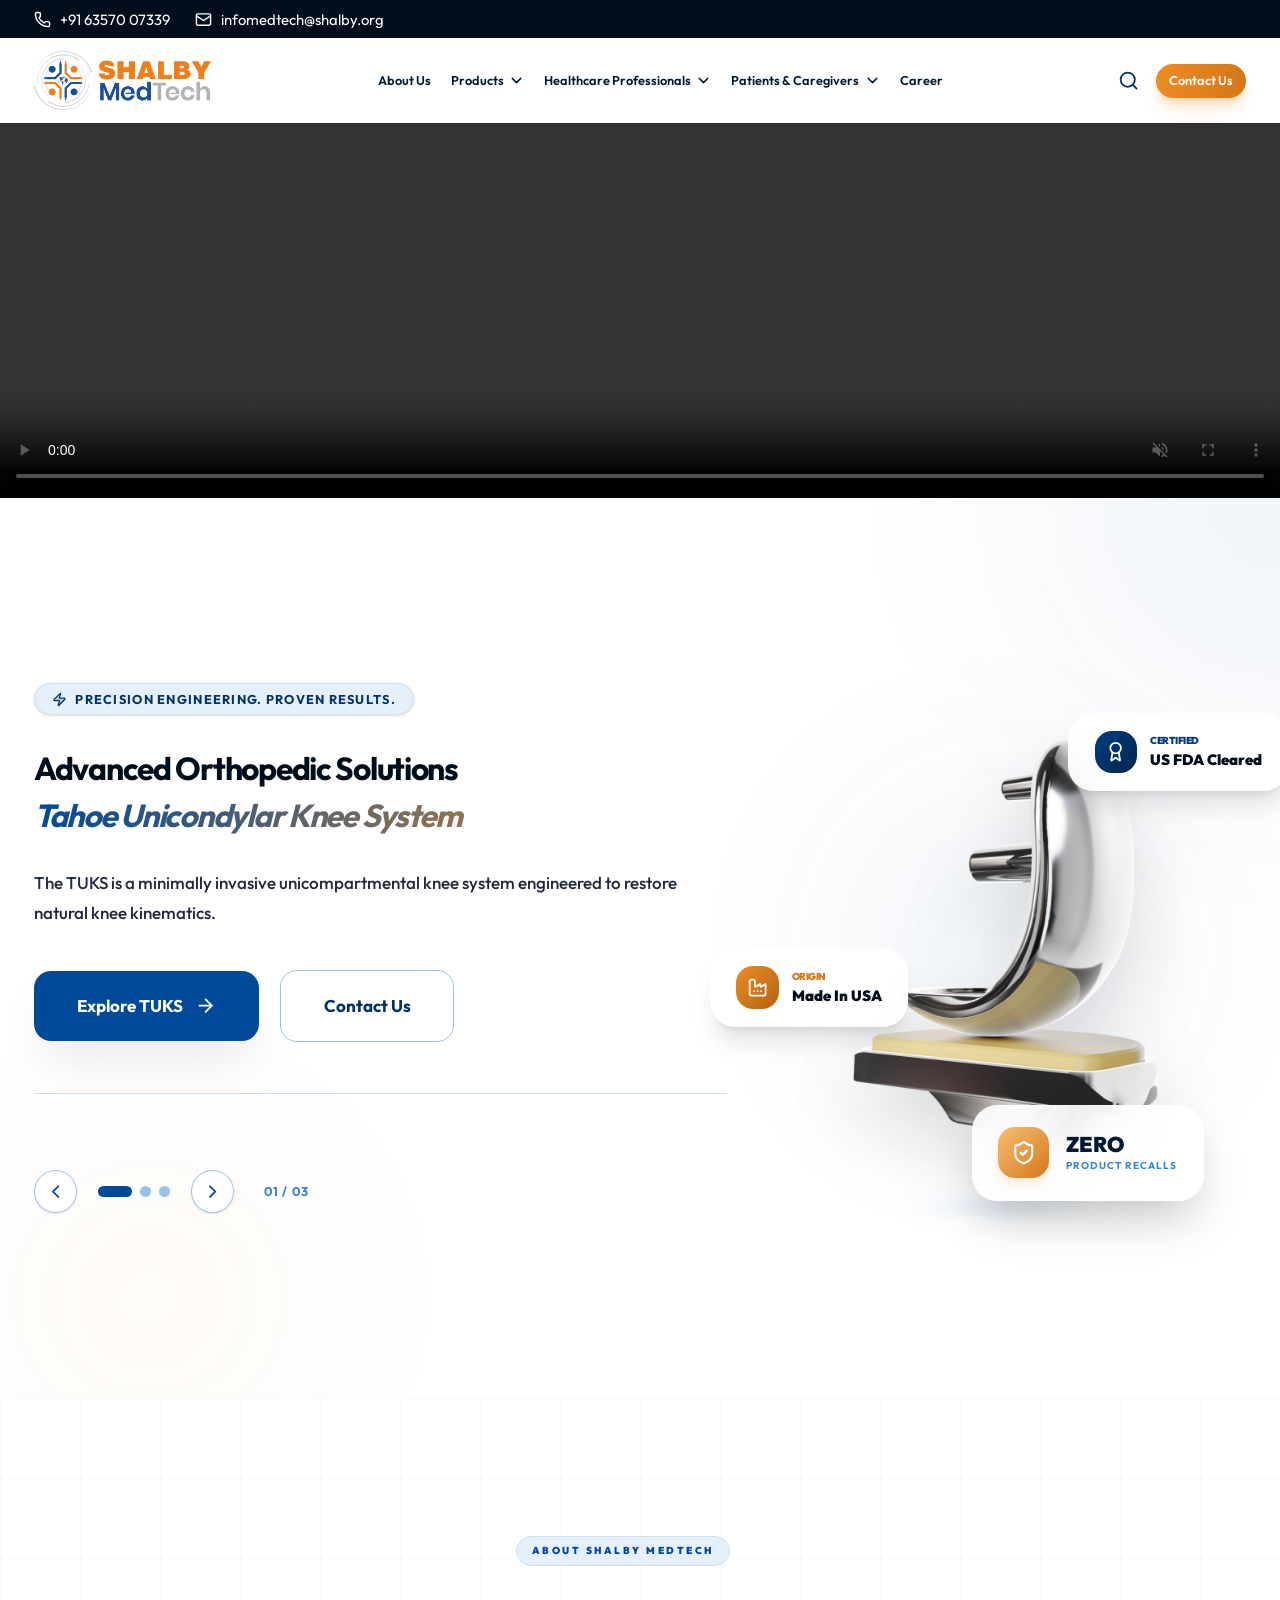
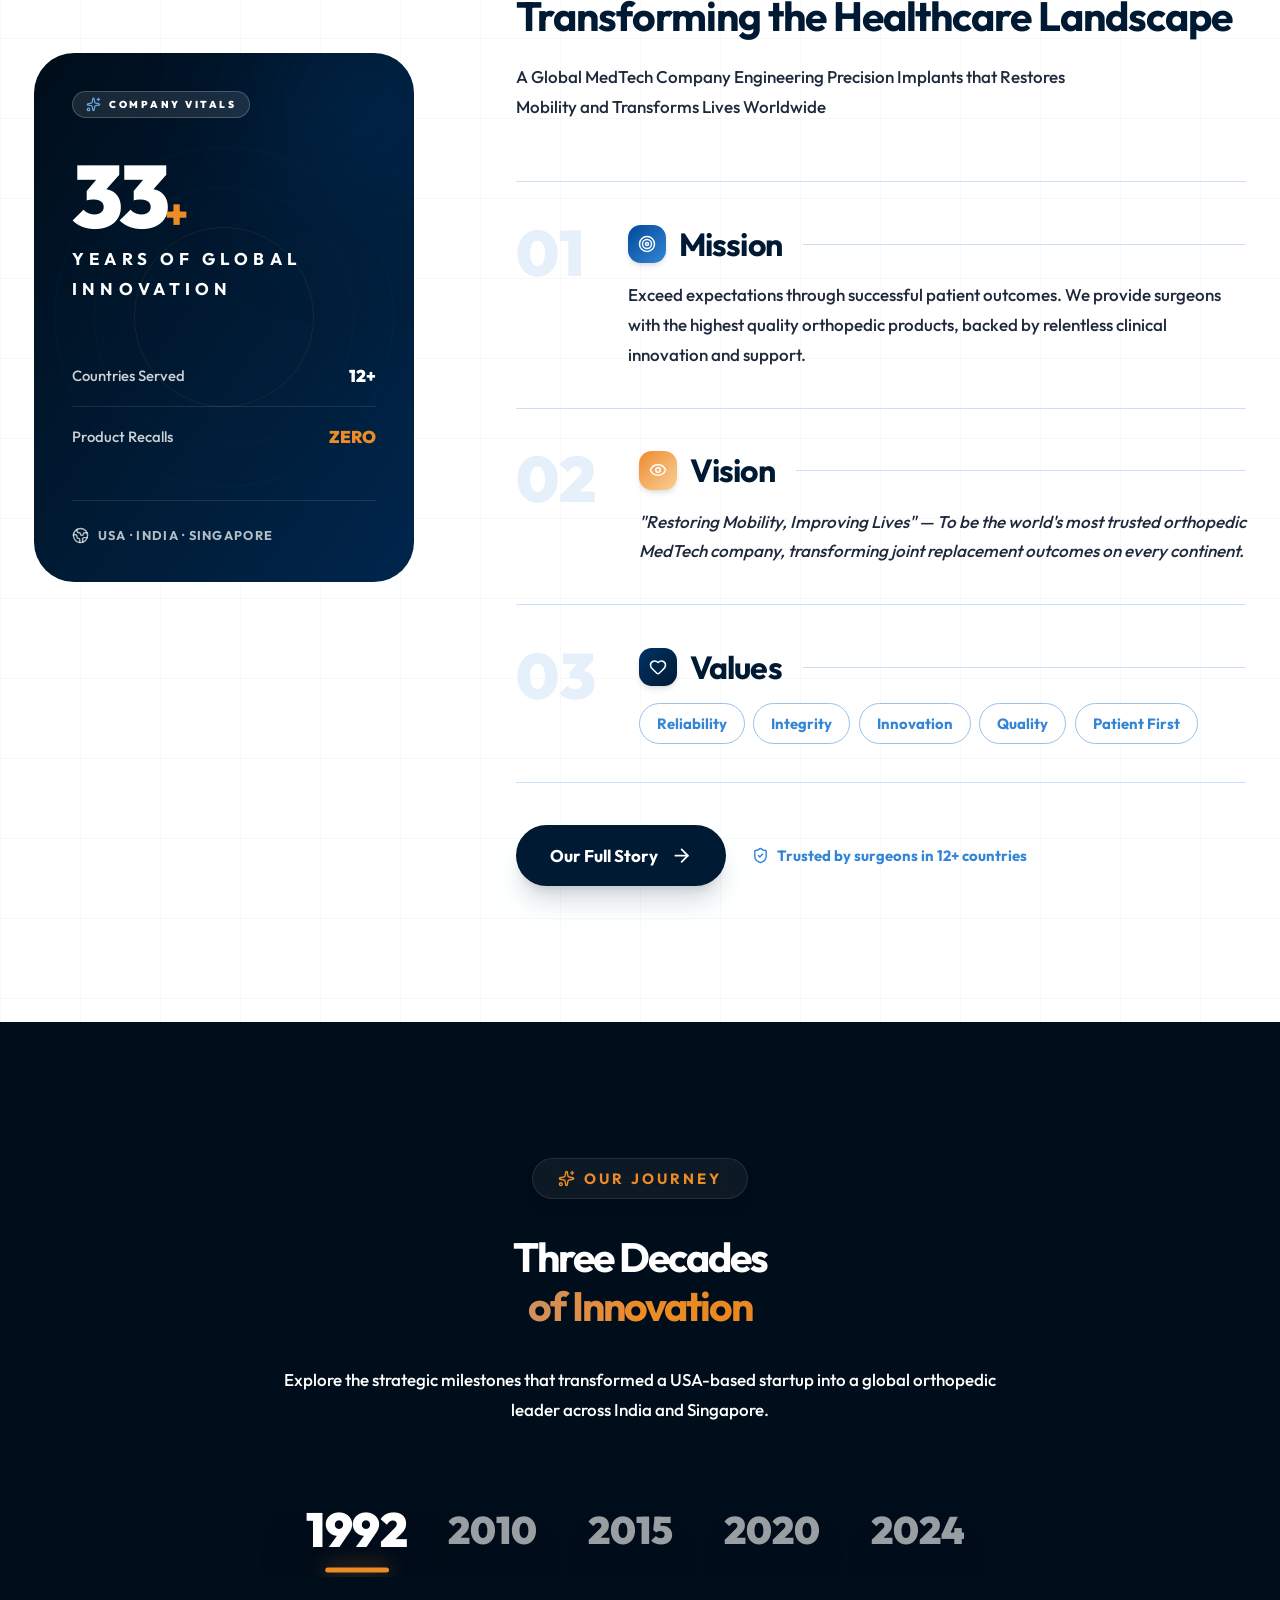
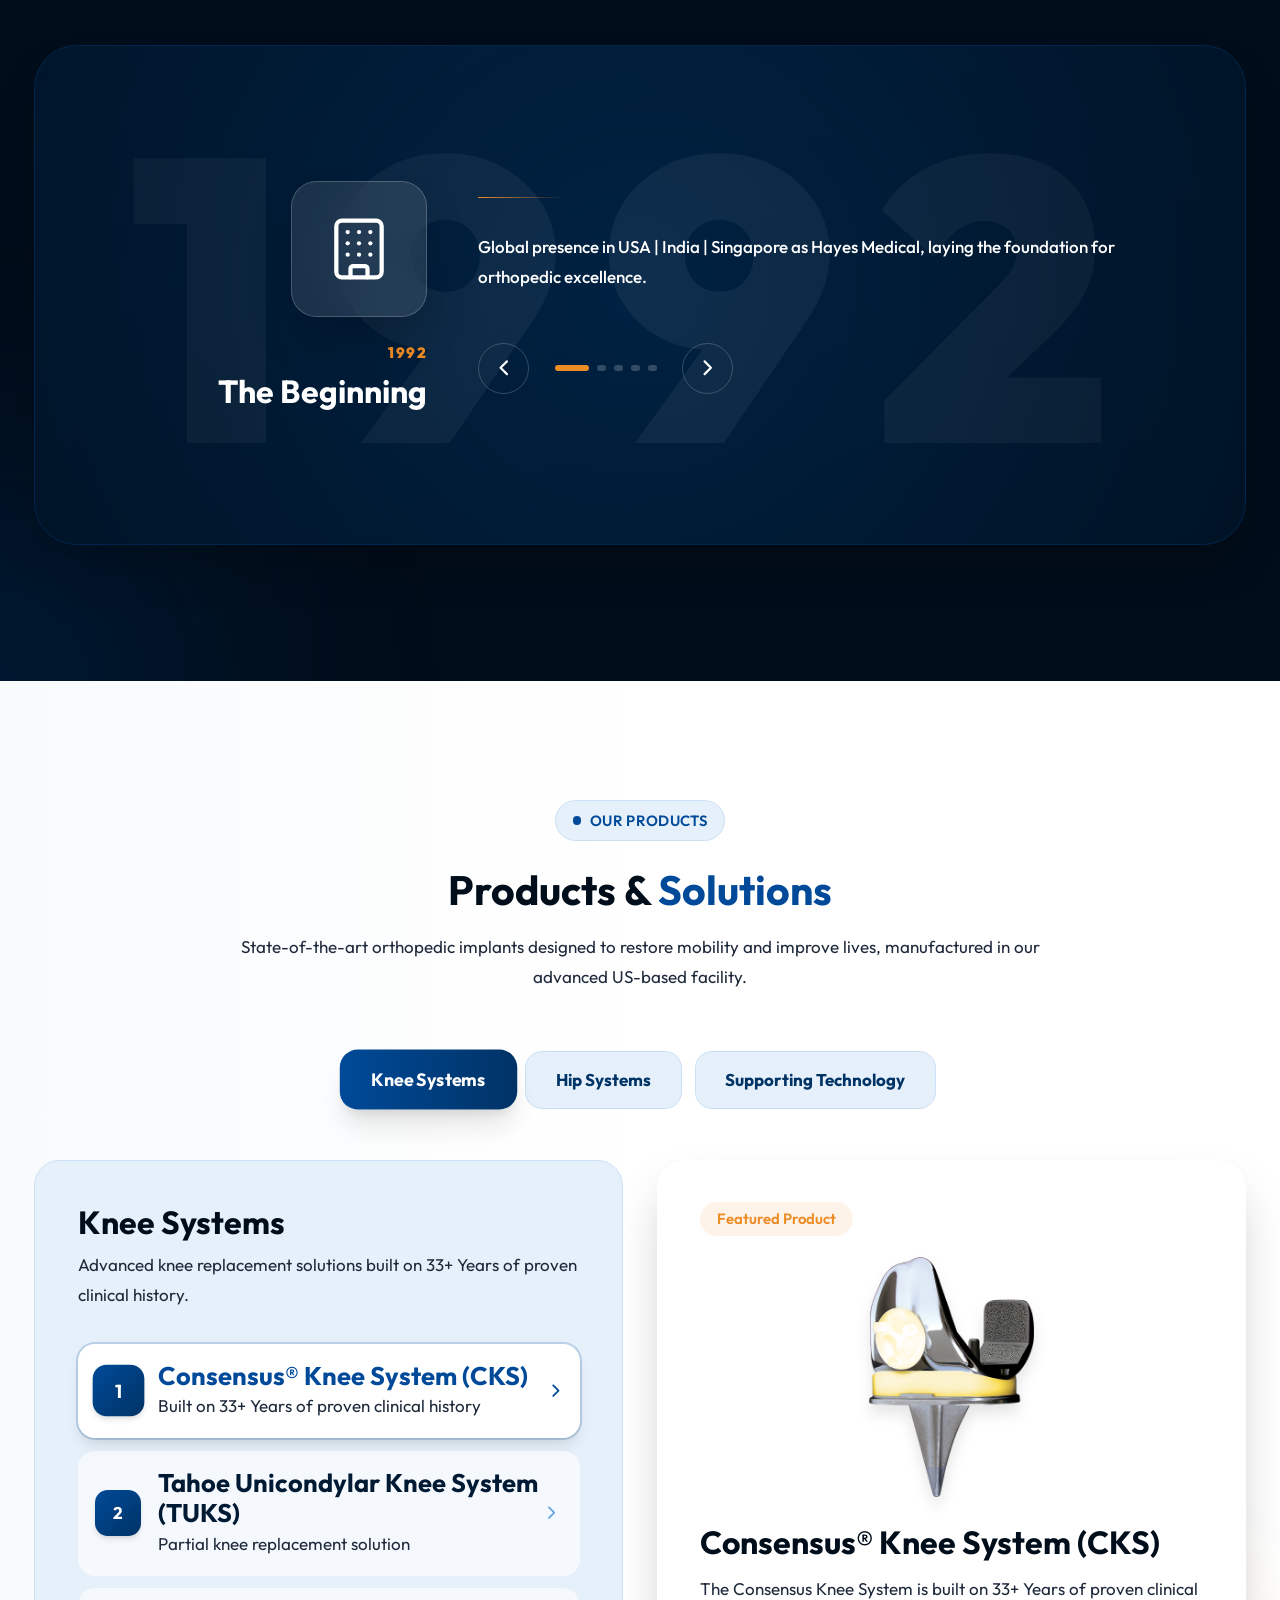
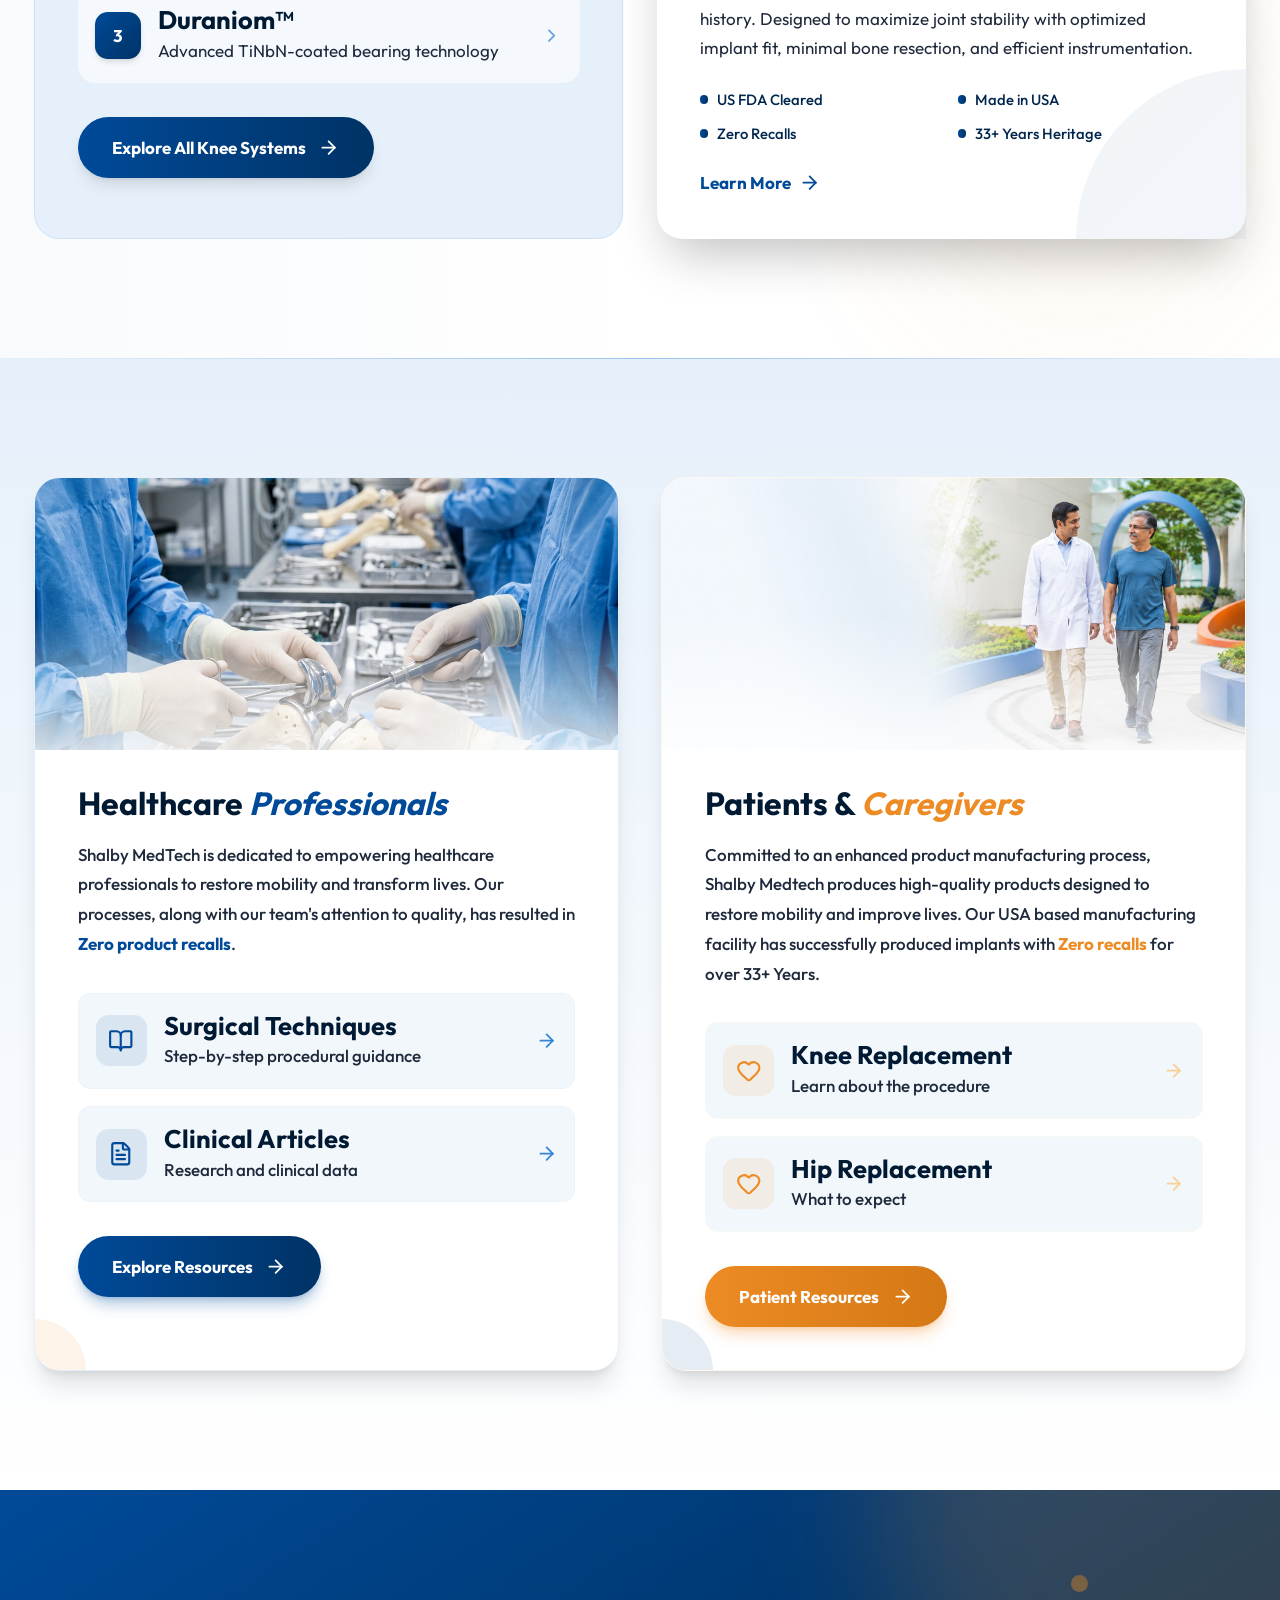
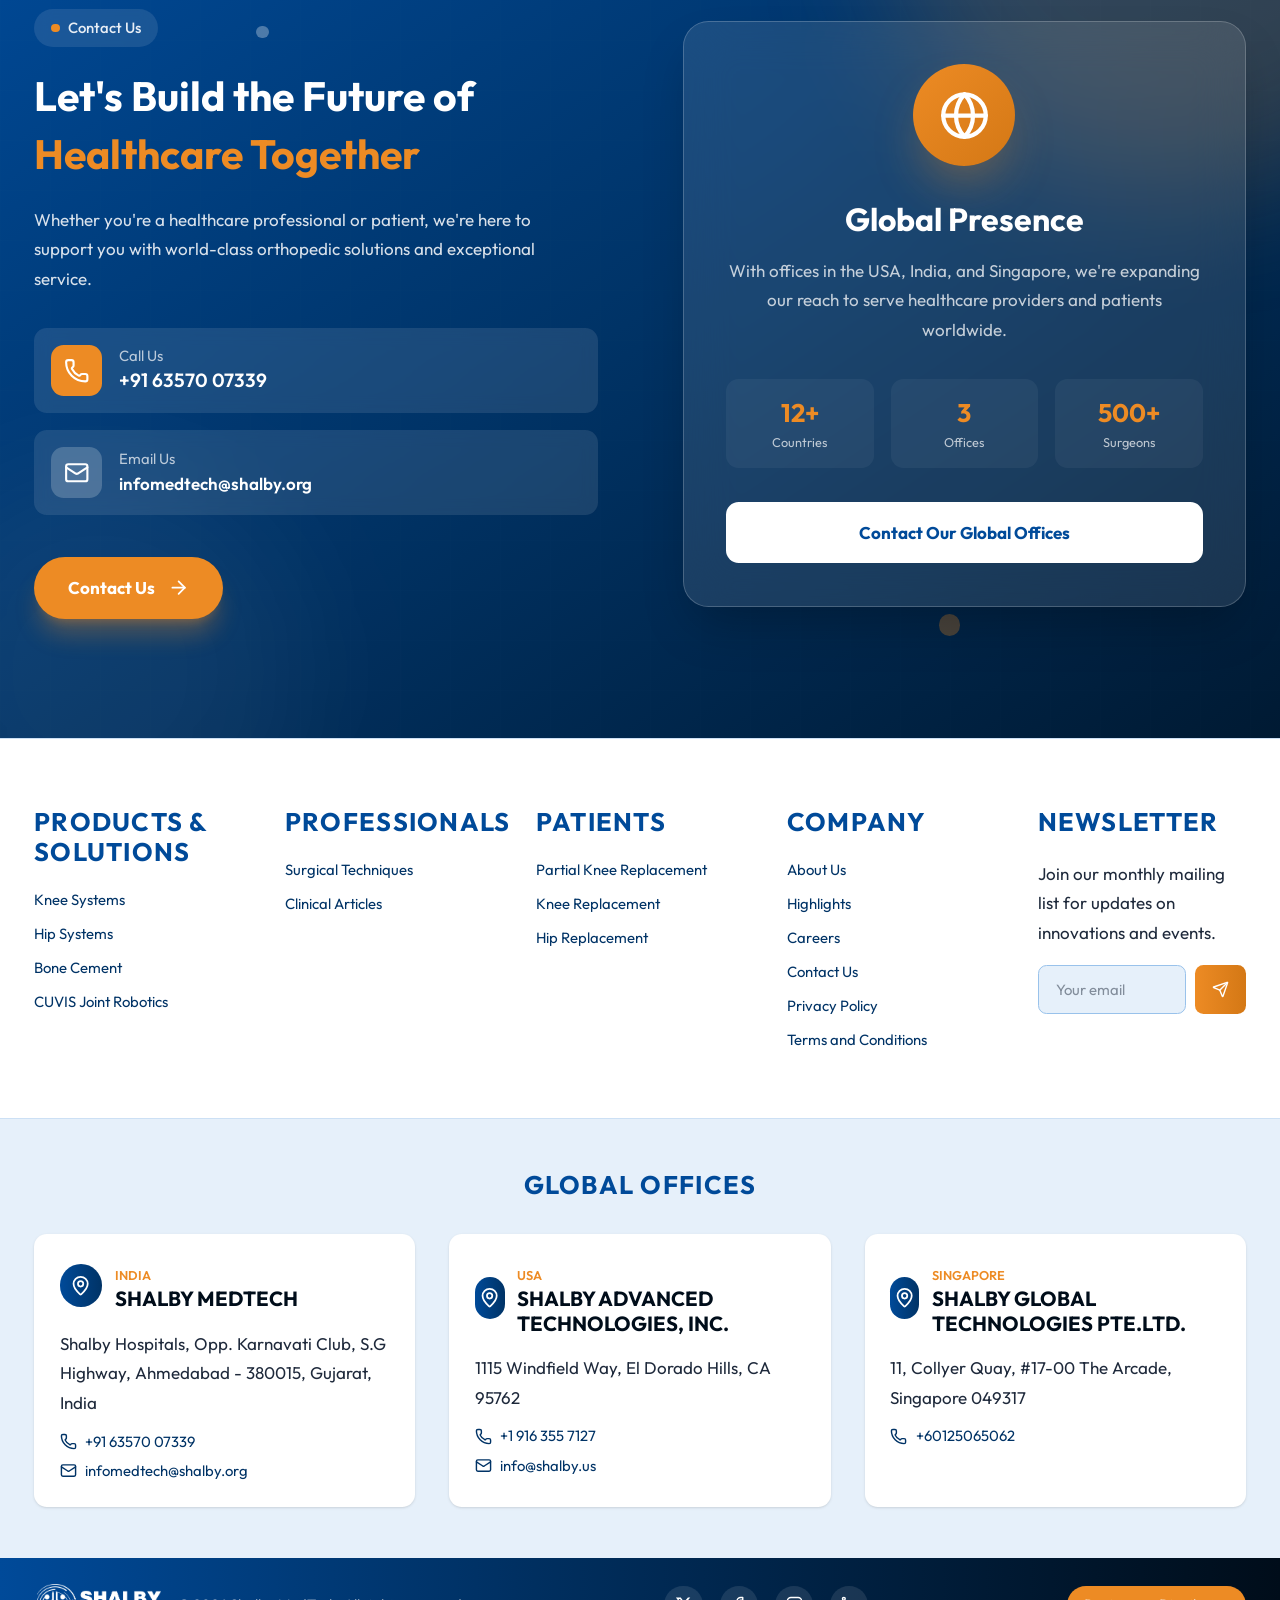
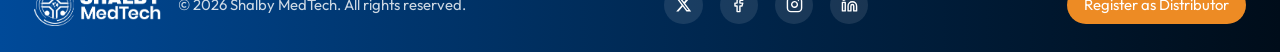
==== commit ab53b95f: "blank fix" ====
--- a/index.html
+++ b/index.html
@@ -10,11 +10,11 @@
   })(window,document,'script','dataLayer','GTM-K7TG94BV');</script>
   <!-- End Google Tag Manager -->
   <meta charset="UTF-8" />
-  <link rel="icon" type="image/png" sizes="32x32" href="/favicon-32x32.png" />
-  <link rel="icon" type="image/png" sizes="16x16" href="/favicon-16x16.png" />
-  <link rel="icon" type="image/png" href="/favicon.png" />
-  <link rel="shortcut icon" href="/favicon.ico" />
-  <link rel="apple-touch-icon" sizes="180x180" href="/apple-touch-icon.png" />
+  <link rel="icon" type="image/png" sizes="32x32" href="./favicon-32x32.png" />
+  <link rel="icon" type="image/png" sizes="16x16" href="./favicon-16x16.png" />
+  <link rel="icon" type="image/png" href="./favicon.png" />
+  <link rel="shortcut icon" href="./favicon.ico" />
+  <link rel="apple-touch-icon" sizes="180x180" href="./apple-touch-icon.png" />
   <meta name="viewport" content="width=device-width, initial-scale=1.0" />
 
   <!-- Primary Meta Tags -->
@@ -34,7 +34,7 @@
   <meta property="og:title" content="Shalby MedTech - Orthopedic MedTech Leader" />
   <meta property="og:description"
     content="SHALBY MedTech is a Global MedTech company dedicated to transforming the healthcare landscape. We design and manufacture state-of-the-art orthopedic implants in our advanced facility based in California, USA." />
-  <meta property="og:image" content="/logo.png" />
+  <meta property="og:image" content="./logo.png" />
   <meta property="og:site_name" content="Shalby MedTech" />
 
   <!-- Twitter -->
@@ -140,8 +140,8 @@
       }
     }(window.location))
   </script>
-  <script type="module" crossorigin src="/assets/index-CLqGAXPJ.js"></script>
-  <link rel="stylesheet" crossorigin href="/assets/index-Du-_NYcu.css">
+  <script type="module" crossorigin src="./assets/index-CDkxgwzW.js"></script>
+  <link rel="stylesheet" crossorigin href="./assets/index-Du-_NYcu.css">
 </head>
 
 <body>
